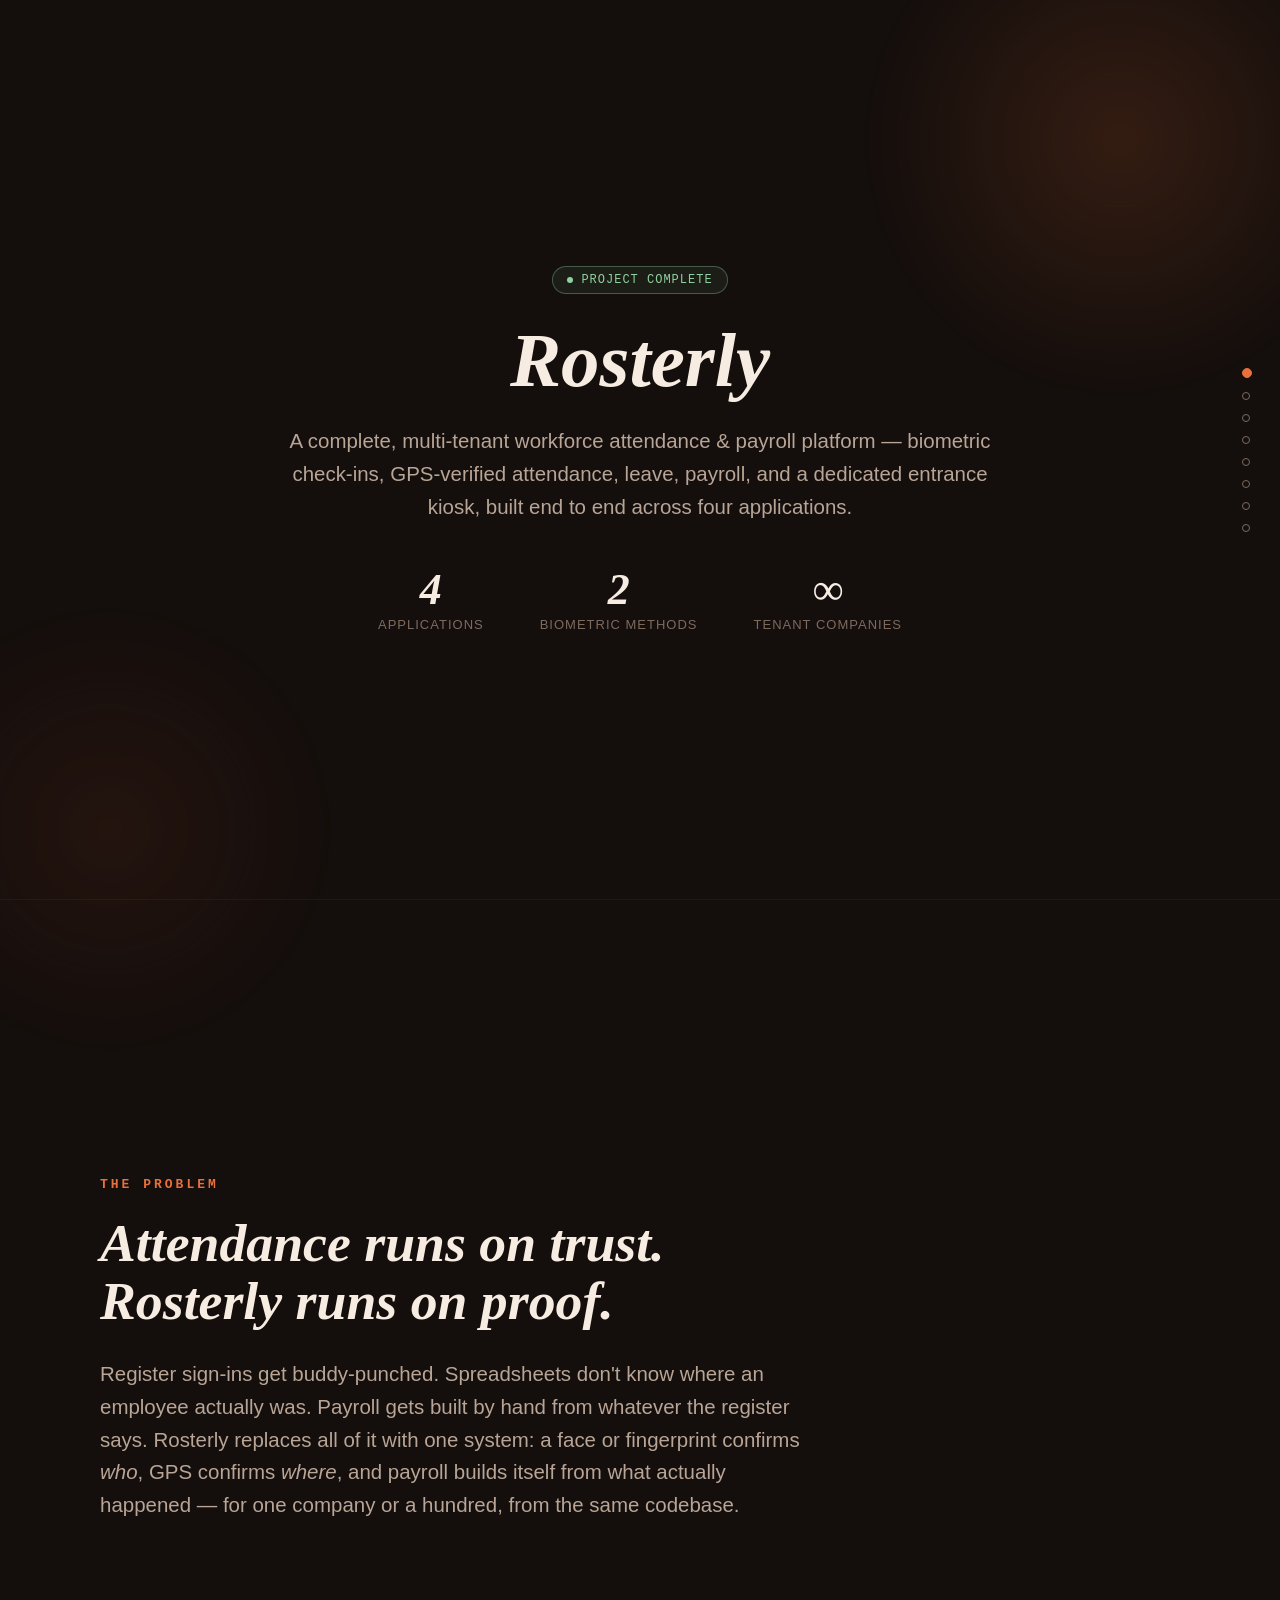
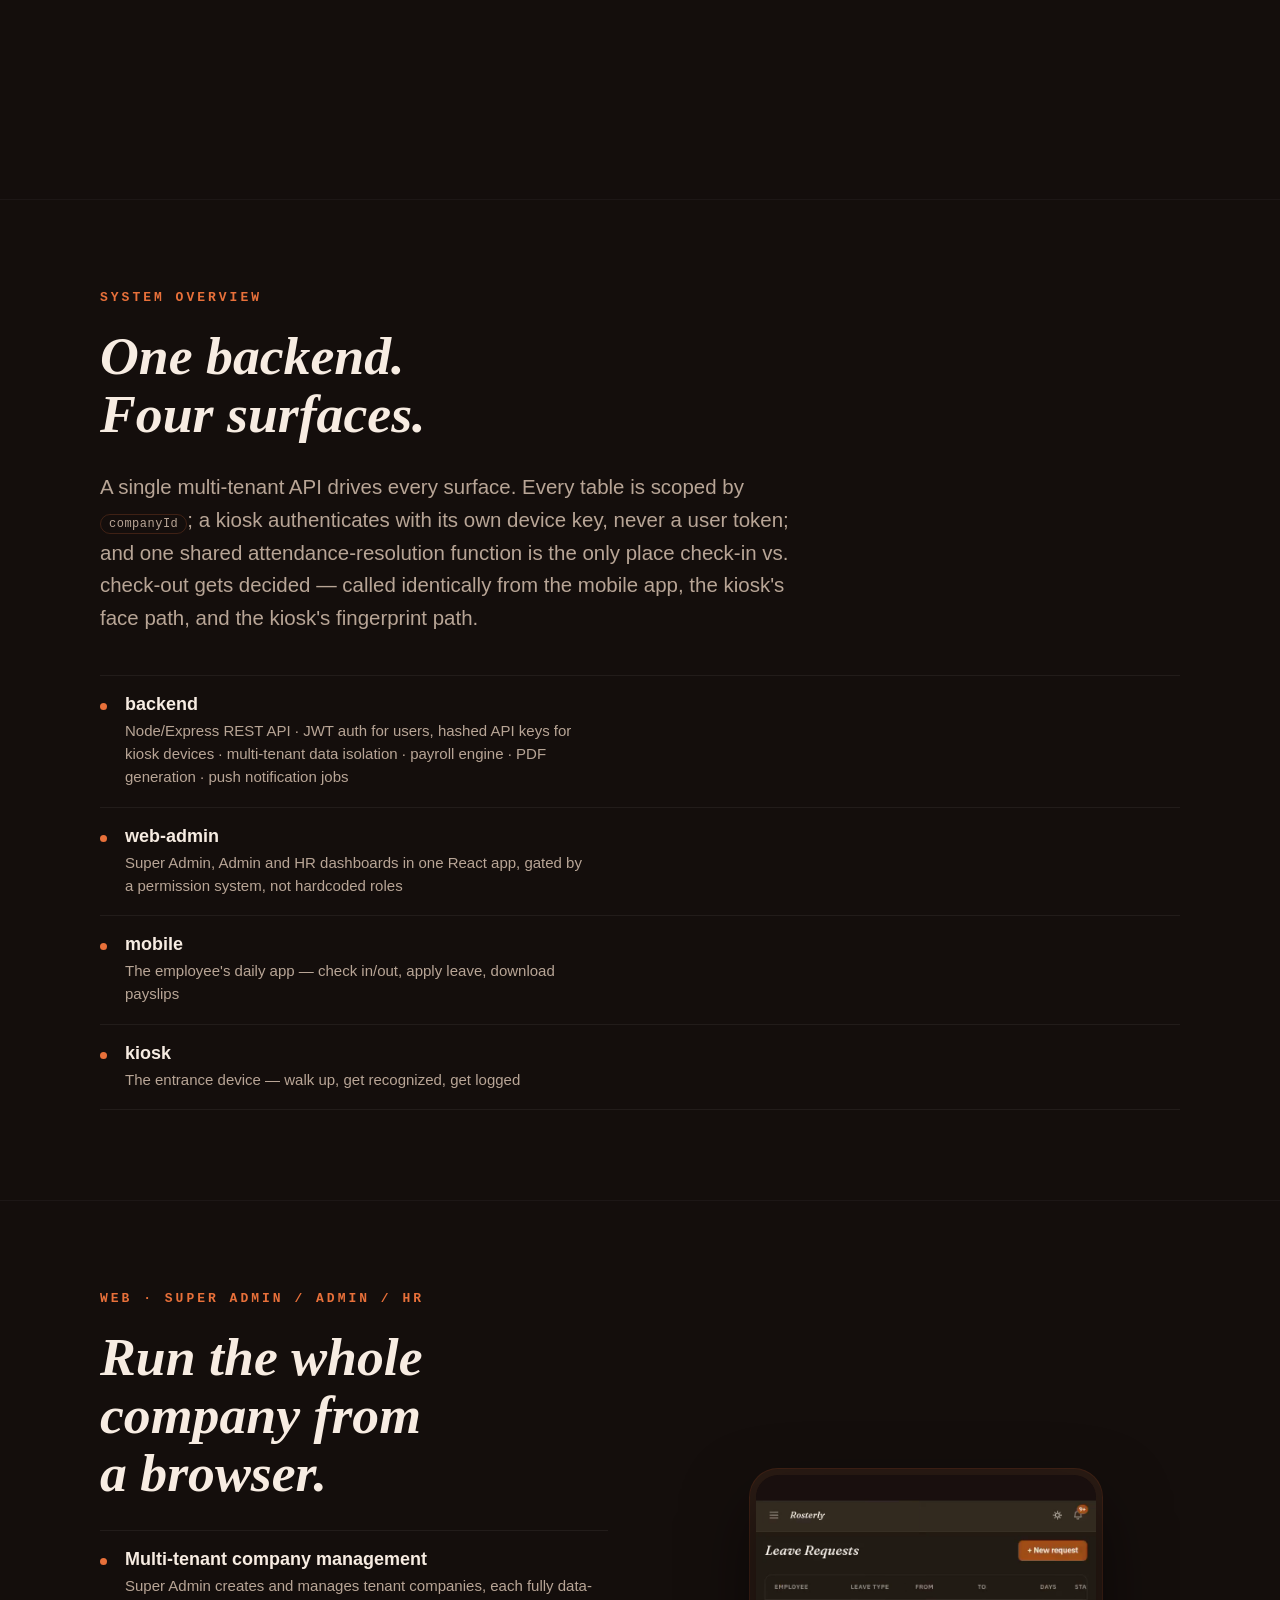
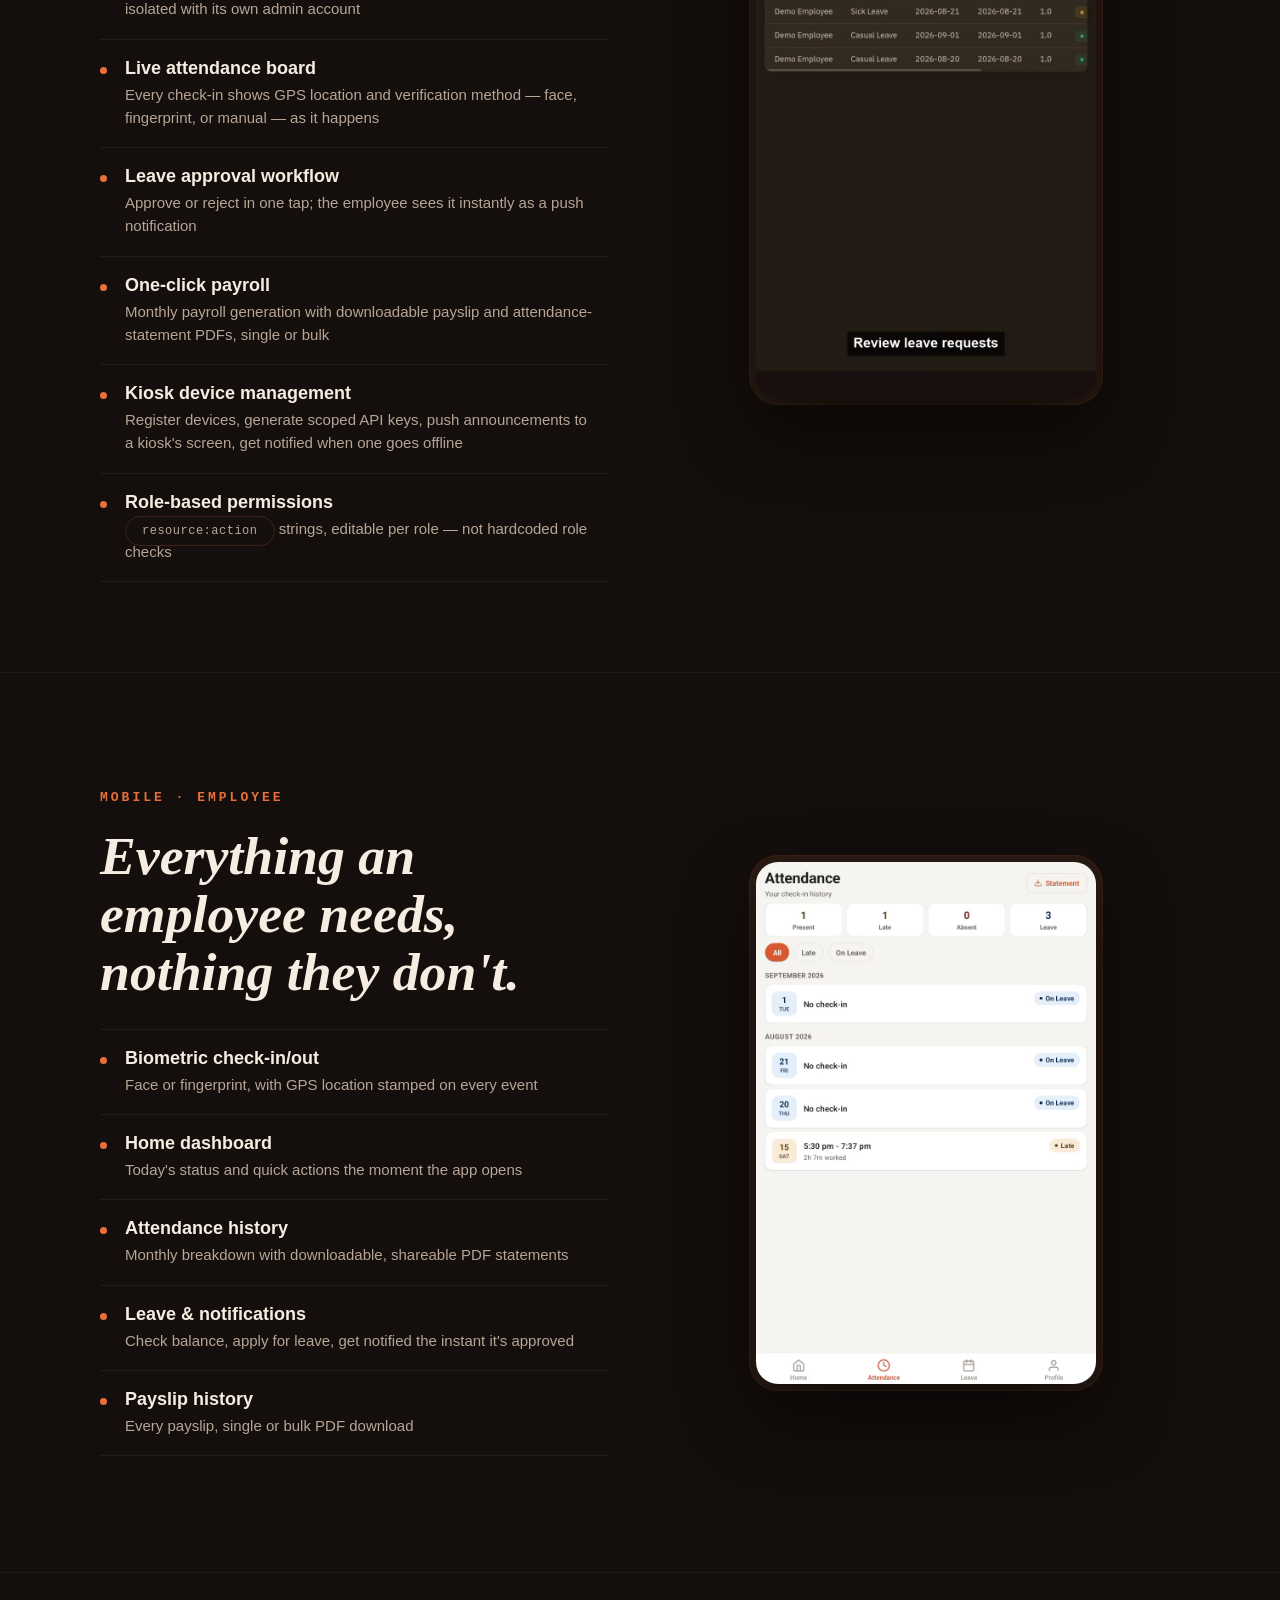
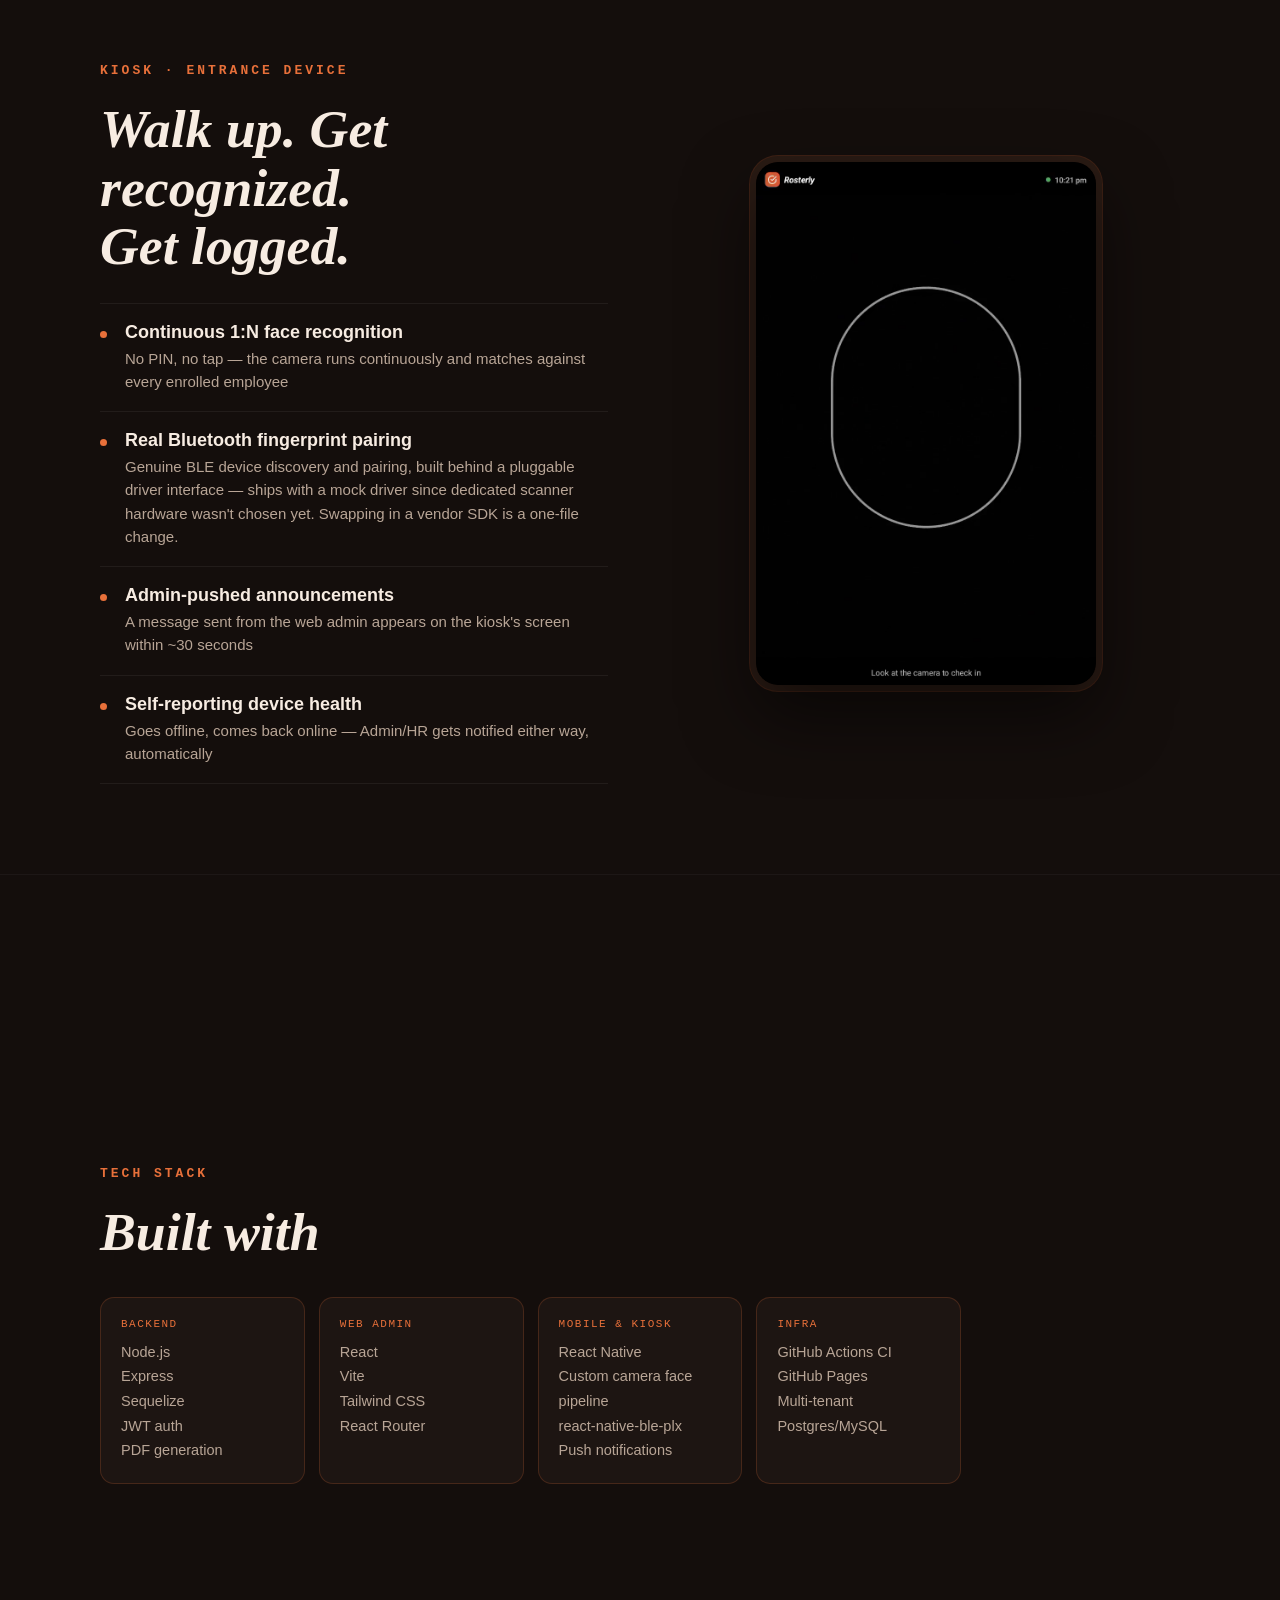
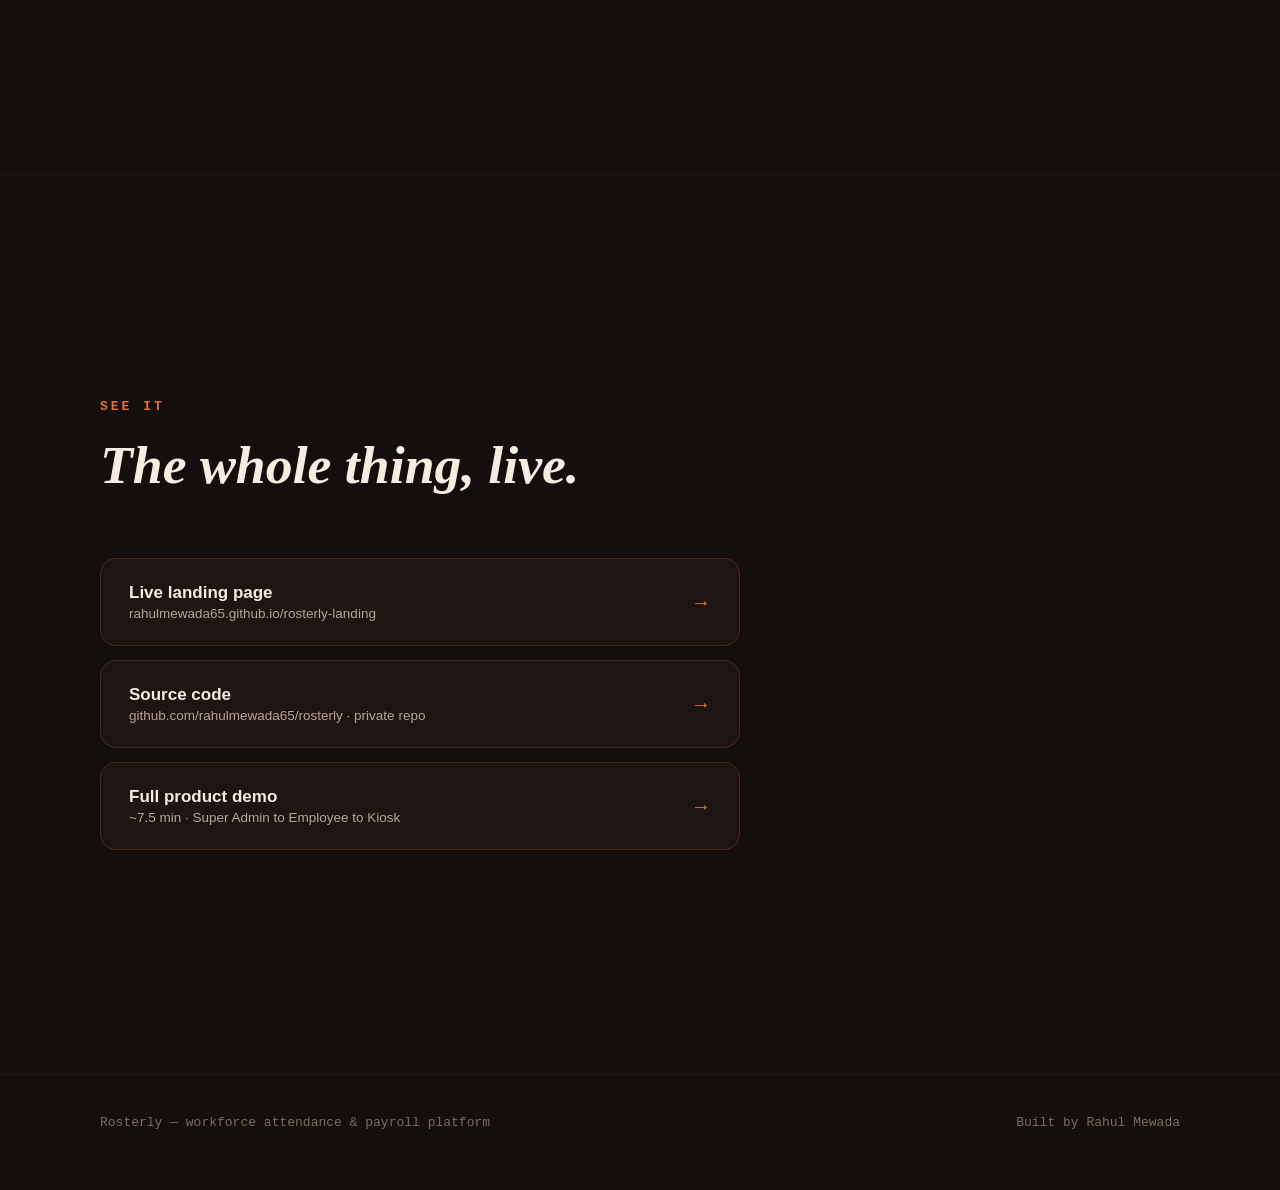
==== poster/index.html @ 2acb8280 "Add project poster page and demo video" ====
<!doctype html>
<title>Rosterly Project Poster</title>
<style>
  * { margin:0; padding:0; box-sizing:border-box; }
  html { scroll-behavior:smooth; }

  :root {
    --bg: #140e0c;
    --bg-panel: #1d1512;
    --bg-panel-2: #251a16;
    --accent: #e8703a;
    --accent-soft: #f0a878;
    --text: #f7ece2;
    --text-dim: #b8a596;
    --text-faint: #7d6b5e;
    --line: rgba(232,112,55,0.2);
  }

  body {
    background: var(--bg);
    color: var(--text);
    font-family: -apple-system, 'Segoe UI', 'Helvetica Neue', Arial, sans-serif;
    overflow-x: hidden;
  }

  .rail {
    position: fixed; right: 28px; top: 50%; transform: translateY(-50%);
    display: flex; flex-direction: column; gap: 14px; z-index: 50;
  }
  .rail button {
    width: 8px; height: 8px; border-radius: 50%; border: 1px solid var(--text-faint);
    background: transparent; cursor: pointer; padding:0; transition: all .3s ease;
  }
  .rail button.active { background: var(--accent); border-color: var(--accent); width:10px; height:10px; }
  @media (max-width: 720px) { .rail { display:none; } }

  section {
    min-height: 100vh; width: 100%;
    display: flex; flex-direction: column; justify-content: center;
    padding: 90px 100px;
    position: relative;
    border-bottom: 1px solid rgba(255,255,255,0.04);
  }
  @media (max-width: 900px) { section { padding: 70px 32px; } }

  .glow { position:absolute; border-radius:50%; filter: blur(10px); pointer-events:none; opacity:0.5; }

  .eyebrow {
    font-family: 'Consolas', 'SF Mono', 'Cascadia Code', monospace;
    text-transform: uppercase; letter-spacing: 3px; font-size: 13px;
    color: var(--accent); margin-bottom: 22px; font-weight:600;
  }
  h1, h2 {
    font-family: Georgia, 'Times New Roman', serif; font-style: italic; font-weight: 700;
    text-wrap: balance; color: var(--text); line-height: 1.08;
  }
  .display { font-size: clamp(44px, 6vw, 84px); }
  .headline { font-size: clamp(34px, 4.2vw, 56px); margin-bottom: 28px; }
  p.lede {
    font-size: clamp(17px, 1.6vw, 21px); color: var(--text-dim); max-width: 62ch; line-height: 1.6;
  }
  .max-w { max-width: 900px; }

  .tag {
    font-family: 'Consolas', 'SF Mono', monospace; font-size: 12px; letter-spacing: 0.5px;
    color: var(--text-dim); border: 1px solid var(--line); border-radius: 999px;
    padding: 7px 16px; white-space: nowrap;
  }
  .tag b { color: var(--accent-soft); font-weight: 600; }

  .feature-row {
    display: flex; gap: 18px; align-items: flex-start; padding: 18px 0;
    border-top: 1px solid rgba(255,255,255,0.06);
  }
  .feature-row:last-child { border-bottom: 1px solid rgba(255,255,255,0.06); }
  .feature-dot { width: 7px; height: 7px; border-radius: 50%; background: var(--accent); margin-top: 9px; flex-shrink:0; }
  .feature-row h3 { font-family: -apple-system, 'Segoe UI', sans-serif; font-weight: 700; font-size: 18px; color: var(--text); margin-bottom: 4px; }
  .feature-row p { font-size: 15px; color: var(--text-dim); line-height: 1.55; max-width: 56ch; }

  .two-col { display: grid; grid-template-columns: 1fr 1fr; gap: 64px; align-items: center; }
  @media (max-width: 900px) { .two-col { grid-template-columns: 1fr; } }

  .frame {
    border-radius: 22px; overflow: hidden; box-shadow: 0 30px 70px rgba(0,0,0,0.55), 0 0 0 6px #2a1b14, 0 0 0 7px var(--line);
    max-width: 340px; margin: 0 auto;
  }
  .frame img { display:block; width:100%; }

  .stack-grid { display: grid; grid-template-columns: repeat(auto-fill, minmax(200px,1fr)); gap: 14px; margin-top: 8px; }
  .stack-card {
    border: 1px solid var(--line); border-radius: 14px; padding: 20px;
    background: var(--bg-panel);
  }
  .stack-card .label { font-family:'Consolas','SF Mono',monospace; font-size:11px; letter-spacing:1.5px; text-transform:uppercase; color: var(--accent); margin-bottom:10px; }
  .stack-card .items { font-size: 14.5px; color: var(--text-dim); line-height: 1.7; }

  .stat-row { display:flex; gap: 56px; margin-top: 40px; flex-wrap:wrap; }
  .stat b { font-family: Georgia, serif; font-style:italic; font-weight:700; font-size: 44px; color: var(--text); display:block; }
  .stat span { font-size: 13px; color: var(--text-faint); text-transform:uppercase; letter-spacing:1px; }

  .link-card {
    display: flex; align-items:center; justify-content: space-between; gap: 20px;
    border: 1px solid var(--line); border-radius: 16px; padding: 24px 28px;
    background: var(--bg-panel); text-decoration:none; color:var(--text);
    transition: border-color .25s ease, transform .25s ease;
  }
  .link-card:hover { border-color: var(--accent); transform: translateX(4px); }
  .link-card .l-title { font-weight:700; font-size:17px; margin-bottom:3px; }
  .link-card .l-sub { font-size: 13.5px; color: var(--text-dim); }
  .link-card .arrow { color: var(--accent); font-size: 20px; flex-shrink:0; }
  .link-stack { display:flex; flex-direction:column; gap:14px; max-width: 640px; margin-top: 36px; }

  .badge {
    display:inline-flex; align-items:center; gap:8px; font-family:'Consolas','SF Mono',monospace;
    font-size:12px; letter-spacing:1px; color:#8fd19e; border:1px solid rgba(143,209,158,0.35);
    background: rgba(143,209,158,0.08); border-radius:999px; padding:6px 14px; margin-bottom: 26px;
  }
  .badge .d { width:6px; height:6px; border-radius:50%; background:#8fd19e; }

  footer.credit {
    padding: 40px 100px 60px; color: var(--text-faint); font-size:13px;
    font-family:'Consolas','SF Mono',monospace; display:flex; justify-content:space-between; flex-wrap:wrap; gap:10px;
  }
  @media (max-width: 900px) { footer.credit { padding: 32px; } }
</style>

<div class="rail" id="rail"></div>

<section id="s1" style="align-items:center; text-align:center;">
  <div class="glow" style="top:-120px; right:-100px; width:520px; height:520px; background: radial-gradient(circle, rgba(232,112,55,0.30) 0%, transparent 70%);"></div>
  <div class="glow" style="bottom:-160px; left:-120px; width:460px; height:460px; background: radial-gradient(circle, rgba(216,90,48,0.16) 0%, transparent 70%);"></div>
  <div class="badge"><span class="d"></span>PROJECT COMPLETE</div>
  <h1 class="display">Rosterly</h1>
  <p class="lede" style="margin: 22px auto 0;">A complete, multi-tenant workforce attendance &amp; payroll platform &mdash; biometric check-ins, GPS-verified attendance, leave, payroll, and a dedicated entrance kiosk, built end to end across four applications.</p>
  <div class="stat-row" style="justify-content:center;">
    <div class="stat"><b>4</b><span>Applications</span></div>
    <div class="stat"><b>2</b><span>Biometric Methods</span></div>
    <div class="stat"><b>&infin;</b><span>Tenant Companies</span></div>
  </div>
</section>

<section id="s2">
  <div class="eyebrow">The Problem</div>
  <h2 class="headline max-w">Attendance runs on trust.<br>Rosterly runs on proof.</h2>
  <p class="lede">Register sign-ins get buddy-punched. Spreadsheets don't know where an employee actually was. Payroll gets built by hand from whatever the register says. Rosterly replaces all of it with one system: a face or fingerprint confirms <i>who</i>, GPS confirms <i>where</i>, and payroll builds itself from what actually happened &mdash; for one company or a hundred, from the same codebase.</p>
</section>

<section id="s3">
  <div class="eyebrow">System Overview</div>
  <h2 class="headline">One backend.<br>Four surfaces.</h2>
  <p class="lede" style="margin-bottom:40px;">A single multi-tenant API drives every surface. Every table is scoped by <span class="tag" style="padding:2px 8px;">companyId</span>; a kiosk authenticates with its own device key, never a user token; and one shared attendance-resolution function is the only place check-in vs. check-out gets decided &mdash; called identically from the mobile app, the kiosk's face path, and the kiosk's fingerprint path.</p>
  <div class="feature-row">
    <div class="feature-dot"></div>
    <div><h3>backend</h3><p>Node/Express REST API &middot; JWT auth for users, hashed API keys for kiosk devices &middot; multi-tenant data isolation &middot; payroll engine &middot; PDF generation &middot; push notification jobs</p></div>
  </div>
  <div class="feature-row">
    <div class="feature-dot"></div>
    <div><h3>web-admin</h3><p>Super Admin, Admin and HR dashboards in one React app, gated by a permission system, not hardcoded roles</p></div>
  </div>
  <div class="feature-row">
    <div class="feature-dot"></div>
    <div><h3>mobile</h3><p>The employee's daily app &mdash; check in/out, apply leave, download payslips</p></div>
  </div>
  <div class="feature-row">
    <div class="feature-dot"></div>
    <div><h3>kiosk</h3><p>The entrance device &mdash; walk up, get recognized, get logged</p></div>
  </div>
</section>
<section id="s4">
  <div class="two-col">
    <div>
      <div class="eyebrow">Web &middot; Super Admin / Admin / HR</div>
      <h2 class="headline">Run the whole company from a browser.</h2>
      <div class="feature-row">
        <div class="feature-dot"></div>
        <div><h3>Multi-tenant company management</h3><p>Super Admin creates and manages tenant companies, each fully data-isolated with its own admin account</p></div>
      </div>
      <div class="feature-row">
        <div class="feature-dot"></div>
        <div><h3>Live attendance board</h3><p>Every check-in shows GPS location and verification method &mdash; face, fingerprint, or manual &mdash; as it happens</p></div>
      </div>
      <div class="feature-row">
        <div class="feature-dot"></div>
        <div><h3>Leave approval workflow</h3><p>Approve or reject in one tap; the employee sees it instantly as a push notification</p></div>
      </div>
      <div class="feature-row">
        <div class="feature-dot"></div>
        <div><h3>One-click payroll</h3><p>Monthly payroll generation with downloadable payslip and attendance-statement PDFs, single or bulk</p></div>
      </div>
      <div class="feature-row">
        <div class="feature-dot"></div>
        <div><h3>Kiosk device management</h3><p>Register devices, generate scoped API keys, push announcements to a kiosk's screen, get notified when one goes offline</p></div>
      </div>
      <div class="feature-row">
        <div class="feature-dot"></div>
        <div><h3>Role-based permissions</h3><p><span class="tag">resource:action</span> strings, editable per role &mdash; not hardcoded role checks</p></div>
      </div>
    </div>
    <div class="frame"><img src="data:image/png;base64,
iVBORw0KGgoAAAANSUhEUgAAAyAAAATOCAIAAAC9+9VDAAAACXBIWXMAAAABAAAAAQBPJcTWAAAQAElEQVR4nOzdB3hc1Zkw4HP79BnNaNSr5SK5927A4ALGmBpKaPHChmXDnxBInl34lw0pJNns5tmfsBBCwGHBJKEY08EYgw24YLDcZGzLliVbvU+//d7/[base64]/wKW3AxwMfPgCAs4XMUZwsl0/3/av1KWoMOO0On3EAAAAAAGnG9hOjnZw5uOtT1OBqLEzTHNzxAHAaTvhu+5aWBlFDnTca5P0z5ERbNWHwbx8AcDpIbim1sJOyIhZyCYWs/L3hSl7Sc336WFTD6vgnbQ0MTJ9oRx/kThjsYAOgoXauHQ8AAAAAwGDBFCEA4LwBX8AAAAOfk0hmqgzDoE3eSpcbNE2TTBVnpahSs1JGygrr1MwWyXXR1v33zQKdqCoLAiwAAAAAXNAMw0gGWDSdnjY9EGABAAAA4NuS4aaOXUJbYROv4tXNNkNCCLlk/DttNfQ0aa1X1kpFOMslIYfVM5A/dj9Wakw/YQfB/gMyCLAAAAAA8C0vKqBpmqIoumfiz+j3mtRRaVlzAwEWAAAAAM57mpWXElT8kwRJBo9/KdIVQRAybCzLshX+LFx9ZeLcFWP9pK3Vgh0dHbGYGImouo62ZPhwgJUaY1kdsGgSrfUJvagTBGMQYAEAAADgW5i1MqwpQr/fz/[base64]/PzpS5YglVr/+utlWfTwmTPvHuv/zW9+09DQ4HK5bDaH2+0Ou7Nra2sNOeH1emW5pycWQsjpdEqSJOuUYRjkkoF/4kGABQAYXIwFGwICAPr9cEj+js74FzCKojhE6YbOsFSG3+ukozSuUFeQga6cOB5R5sbKto83H9nLtt6WMWL0tLkXT57DUe3xeDyWYb/11lvrDceeP/[base64]/BbV0fv7CCw2HOhFCdqYeIXSQdSWoiKF5TV2lrfL5gYMACwAAAACnHt+QnzabTdM0nueTtUpUmjb1G+zx9CpjSCQSq1atmnBkr9vt3hGLL73rLqm7u6GhISi1VL/1lu63V8yfjwyuaft2tjvW2Ymjq7Q4awFW35N+xgo7yEuefO1PvrPjOVhxQlGUpmkMwyQPu9+ZbwAAAGCokQGIpnFDBDK/put6coQ9M2MoKWZncYMF3JOKxj2ucHgjcKZh6H67JEnSe/u/1jTtX375W+T2yG//rbT9gOQwKndvZz3OitlzkRhZ885qJ0VHIpFsFd9bgnVafeEFRuWdKuI1apAJrHMpg3WGQy7S6IL8pGk6tTHGOS4ZVyV/Oc39kgAAAIABSg5AqRcyDGOz2SKRiNPpFEUxta3U2frmT1EUTdMURYmiSNO0w+FYunQpys5u2LhxzWuv4WdBGyzLMgyDJAnRdDQa5Wz25M1pmk7WY52asxBgJWOC5CUkODgzr4EkSQ6Hgzy6qqqk85hpmvF43Ol0UhQVj8c5jmNZVlVx51aO486p/FAikXA6cVitKIrNZlOtSj3yPqBp+hzMtwEAAPjWIF/syRhKwhdy+dKlSysqKlauXHnkyBGyFMZMSZrY7fZQKJRam5UuDMPg8nOGxxmTtrDP52O8QcPh6zTj+NgogWXZI3qXzWa798YbUCCANn6479VXEX+Epihdz2YYRg3H3n7mOVEUA3ZXHEkaZ5oyntcKM37VUOvjesxwkwrUwaZhzloGKxkTpM7g9rpOGudukw/h8XhImEXTtN/vTyQSuq4bhkGiFrIGgabpcDjs9XoNwzjXMlt2O46vSdCtaZrL5dI0LflWhugKAADA0MHd0VVV0zTcIf34sYlhmOzs7CNHjiTHTcrKIZmmGYlEkhOI6aUoiiAIho7XOI+vqCgvL7eNKjRNU9regqMIw8SjPIuPZ/Xzz0ciEUOM2mw2QRBsNpuS4AzDkGU5HreiMYRMtidJYRiGpmmiKEqSoSgKQscyW+dQgDVixIi+FybjgGQGr9/goK6uLh6PkwzNaQZbyVqlRCIhCAJN01dfffXPfvYzhmEURZEkSVVVWZaj0agsy5988snq1atjsZgkSTabLfWhSeR+kpRbal1Xcr1V6qRe30PqdVsSep7oziVJcrlcEydO/M53vjNlypTOzs7f//[base64]/7sZz9LTrqRSr3UjYpSU6Opx0bTtKZpqc+xb4DV6/eTVFD1ujlN0x6Px+fzLV++vKCgICMnJyMjo7i4+MsvvyTXJyVlqXd+VhZxAAAA+FZyu92FhYX333//kSNHnnzyyeTl0WiUZdlQKKSqajgcHj58+KxZsxYvXlxfX//ss8/qup6RkREKhdJ4JGSYY1kWB0lOx8iRI30+X0tLy8aa7c3NzeOcuOje4xLtdrsoijYLjggZnGxLTXCkZiXIqG6apq7rVvpKIvHiqRU6D3mAVVNT43A4WJY9yfaKJ9LU1BSLxdJ7PKqqJrOUqqr6s7IQTW/bti0Siaiq+uGHH2ZkZNx5553Tpk2bMGHChg0bcO7Ruv5JIpXkn8jiPkVR7HYcO+MMpKK43W7yOnk8HlIylYzYkndIHiIzM7Ojo4OU3tM0TcqtUiurDEt7e/szzzxTUVHx05/+NJFIdHd3u1yuaDRK7so0TVEUyQ0hxgIAAJAuNE3zPN/a2lpTU1NeXv7Tn/70mWeeaW5uZhimqqqqq6trz549DocjGAyOHz/+1ltvlWV59+7dZE4m7aM5GRlZllUUZczo8vy8nKiU+Gr3dqO1xWxpbcvz0LSIuJKAKzDKuZ5i1W6GswZfvyjSdhp3yaKtWEBhNTy7ReEQxWRZmqZ35U5rampqaDoUjUbtyIUQZyCaMinD1Kyufey5EmBt2LCB1KC53W5SNn4KdVok/khLmVF3d7fD4SCBzoQJE5CmtbS0bN68WdM0lmUlSWpsbFQUxRnInD59+ubNm0m4Q25LDoAEi/22eOA4/JqR6NgwjEgk4nA4otGoIAhPP/307t27//d//5f0wlYUJXkr8gRN02xpaREEgbSXtdlspL7K4XAkEgkSRAuCQL5AVFdXX3XVVZqmxePxr776KhKJkKJCso7DbrerqspxnCzLgiCoqnquVZIBAAA475ChTRCEl19++bbbbpsyZcqoUaMKCgomTZo0e/ZsTdOWLFmyd+/ezZs3X3TRRZqmrV69evPmzaKI00iJRMLhcKT9eGRZzsnJKS4uZhimunpfW1sbTdMZGRmShBeuNTU1GYZRLuCFhBzHJfMXyZuTXyiKIvXNOouH46ampo6ODlmWcXpM790OaeCGPMAiBWgMw3R2dpL4Y+BomibZvzROcnm9XkEQWltb/X7/tGnTotHo9u3bSQwkiiLLsmSZQ6SttbW1lazaI4etKArHcRkZGaqqhkKhXgdGZgxlWbbZbKIokmWJubm5nZ2dTqfzoYceGj9+/I4dO0RRZBiGlPuRkMjr9SYsLMuSB1JV1efzkbjN4XDEYjGKokj7f5IPi8fj48ePv+SSSzRN0MwiJAAAEABJREFU+/zzz6PRaCAQOHjwoNPp5DguOSmeSCTIc5EkSdf1XgWJAAAAwMCRhAJZZd/V1bVy5cpDhw7l5ORccsklGRkZZCeZkpKSwsLC6dOnf/TRR1999dX27dsdDkdyYmcozrZpmqT8yzCMPQequuNdDrtAMbppsKKosqYS7uhYg7KDwaCPt5ay4R0KaY7CeRMHk8DPCym4lQPu3qWHZTMWi7V0NOCnQzlNkl7BAz2Jyayf1DkTYJGYEVeHMcxgM1h4K2xrgowEkqd/MGRiVdO0vLy8cePGGYYhimJtbS3DMA6Ho6ury+12l5SU8DzPCUJnZ6eiKCS9dPnlly9evLisrMzlcnV2dh45cuSPf/xjTU1NcvJuwYIFixcv5jiuoqKitbV1586dv/vd70pKSt555x1BECRJcrvdyy2vvPLKk08+GYvFJk2aNG/evNmzZxcWFkaj0T179jz00EOapvl8vpkzZ95www25ubnxePyRRx6ZO3fusmXLEEJvvfXW6tWrPR5PaWmp3W63eTxvv/12PB4vLy//yU9+MmnSpI0bNz755JPt7e0k3fW9733vtttua21tve2223iel2X59M8hAACAC1Cyayj5Gh8Oh2tqah588MFEIvHSSy99/PHHPp/P7XZfeeWVM2fOnDBhwjPPPONwOBobG10ulyAIqfM2acSyrNPpJGmnzs5OnueTk054vohlw+GwISvxeLwgOzsnJ+fokzluPaNpmp1dnZIktUQTsVhMRDi5g5ieWUirpJqUNQ/y2NCQSRaOkflXt9t9knr2fsUtZNFfWnoQkHsQrOBp8eLFvN0eYJgtW7aQAj2n05mfnz9v3jyKonZu37527Vq3G3e/uP7662+//XaGYR566KHm5ub77rvv4osvzsvLu/vuuzs7O10u1y9+8Ys5c+asW7fuD3/4w/Dhw3/1q1/d/L3l+/btW7t27a233rpixYrc4uItn376wAMPRKNRVVV5nr/iiivuu+++/Pz8X/3qV83NzQ8//PCll176/e9///nnn/d6vT/[base64]/JOH8MwPp9PEISSkhJkGLW1tXv37iXHU1JS8sADD2RkZOzZs+exxx5zOBytra233HLL/fffr6rqc889d+DAgVgs9sknn0ydOrWoqOj6669fuXLlpEmTLr300nA4XF1dLYri7t27H3/88XvvvZfkSzMyMtxuN9L1Xbt2kW5VLpcrJyfnoYce8nq9v/jFL9auXatpWkdHR2FhYWlpaWZmpiiKP/vZzxYvXnzddddJklReXv7ggw/eddddy5Ytq6urIxOF06ZN0+PxQ4cOORyO7u7ujz766KWXXnriiSdwI5Dx49euXVtSUnL77beTGWgSk528Th8AAADoFxk7CgoKpk2b5vf73W53Q0PDli1bysrKotFoZWWlz+dTFDzRRkKct99++/bbby8uLjYMIysri6wVSyQS7777btrPMJng4nmeNDnCFdJWwwXSfIAMeZIkcRwXi8UYhiFV1KlwIIZvfNzd4htSxzqpntrAOeRThIX5BYMKsMyUvzQ2NnZ2dkYiEZIGTMvxUBTV1dVVVlY2btw4VcG9Ln7+85+3t7eXl5ePHTs2Ho+/9tprq1at0nW9o6MjLy/vn++9j0LMoZoDL77wkmppa+3wuH2My1M+arQsqYaOJFHxuH3XXnP9V19W7tu37+233v1wzUekkm7UyAqX1x/t7n7/vTXxmKgomsdt+84NNwUzs2tqaj5et55l2dGjR2dnZ5NVrF6vt729fc+ePQ8//LCu64lE4oknnojH43v27BEEYf369eFweNGiRVmFhcg0X3/9dVKh9cknn4TDYbKSgKZphmFmzJgRCATWrFnzn//5n6TAy2azpStIBQAAcKG1bvf5fCUW0lD08OHDZBVXW1ubIAjkaoo1qpLBKCMjo6OjY968eSzLiqIYi8WGIsCiaZoMfF1dXaQ3OGNVWZG/qqaBJ/dMnTIMhTW7kZLnz+xGimRqimIwpMIK4Vjq6LJE8nx7/hvPDJLYiqLPxQBr06ZNqQ1FU7s0DSTAIjvbpPeQfD7f8OHDY7EYTdNr166tqqqaMWPGjJkzVUVZvXr1X/7yl0gk4vV6s7OzFy5cmBkMxqLRvXv3kiWmLMt6PB78Eqqyrus+n6+qqurgwYPjx48fXl7+1FNPvfLKK3/+859J9RhCaNasWYlIpK2trb6+nqwQ5Hl+6dKlmqZVVlb+8z//86TJE6y1D9WPPfbYvn37yJZJpaWlRUVFNrv9zTffJPnYVatWbdy4sb6+PiMjY/To0UjT4pFIZWVlPB4n2VHc1z8cJnXumqYtXbp0+/btjz/+OCnSl2WZnHkAAABgUHiej0ajVVVVuq6zLOvz+VpbW5ubm7u6uiiKqqioaGxsJCXOsoxHRrIYKxKJbNu2LRwOk/k7kitJO4fFMIyuri5NwzN6FNXTCylZO4UQisVi7uwsSZLIerKeTvRD0Fn+9AIskkezKvBPjrLivkMHDx67ZAAzg3pPR1Xr4Kxko2EYHIf72Q/6UJOHfPy8mCzLixYtcgcCnc3NH330UVNT065du6677jpPVu748eNjsZjNZpNlWZbUivIxkii73N59+6oRIgEiN23aDElSaJrduXM3w3AMw/3f//vIgw8+OG/ePJ/Pv3z5Xaqqv/HGG11dXS6Xa/bsuQ6ne/v2DzgOV5JFIrGJEyf7fH7TNOfPv+yDDz74f//9h/[base64]/TqtG5YI55uUojj7Xb7gQMHCgsLCwoKOlrbDNMkAVayiZH11I61G8W5L+ro7slkfKTOpQwWzium7Pg4kAALZ+gG/zQGjkQbpaWlSNcVRWlpaSGbOO7YsWP2bEdJSUl+fn5HRwdp9YHbSjmd8Uhk9+7dPVsXKUpWVpbD4Whra9u+fbumaVOmTFm3bt0DDzxw/fXX/+hHP3I6nUuXLn377bd5np8yZYogCLIkkX5aDQ0NFRUVY8eODYVCLpfrjTfe+POf/yxJeIsbl9v53e9+N5FIvP766wihcePG8Tzf0tLS0NDgdDplGe88SU7j3LlzKyoqOlpbP/74Y9K4i2wSHovFSHMvjuOmT5++devW5ubmodj4CQAAwIUjdeBOdslmWTaRSGzatGnq1Knl5eXLly8/cuRIKBQaMWLE9OnTc3JyVq9efeTIEUEQSD9IskndUHRkLC8vx9U1Hu+oUaOokcN7BVgmToxQFE6FMLKB9xYUBGHEiBG1B2vC4XDfyqrU3VZO39AGWKSRVXIGl6QQT3Lo+DyQ6x8fYKVxAyOXy1VcXBwIBBDHHzx4UFEUkvWpqqqaN2+ew+G46qqr/vKXv5D8WXt7uybLpDWoIAjRaHTRokWTJk0SRXHVqlV1dXWPPPLIkiVLfvOb37z55ptvv/12aWnpTTfdNKyszO12x2KxiRMnhkIhQRB27Njh9/t///vf/+lPf9q2bdudd94Zi8WCwSAJ42w226LFC2666abf/va3kiSVlJSUlZVRdsfu3bvJlHbqGZs4cSJFUYFAoKWlZebMmfF4vKqqShRFhJAoirquezyecePG/cd//Adp7pWu8wYAAOCClboHiWEYTqdz2LBhkydPXrdu3axZs8aPHz958mSyDZ3H4/n0009lWb711ls//PDDIZoZTMrKykr+4rT3HvKOZp7wzBvNsYIgaJomy3JBQQHuPynjxfUnCkl6bnsaxzbkGSyPx5Nag3WifZ37zWCRfk7pJUnSwoULHQ5HvLOjrq7O7/e3tbUpivLpp59ee+21ubm5V199dUVFxa5du57984rXXnvtyiuv8vl8EyZMqKmpyc7OXr58uc1me++991544QW3293e3i5J0ve///3m5uaamprS0lKO47Z+8UV3d3ckEikoKAjm5mqS9Kc//clut9fW1tbX15OVfcXFxVdfd93IkSMbGo5wHFdQmPfyyy9v3rzZ7/fPnDkzEAhosSjHcaQsPXVL7EmTJvGCgAT7gw8+KEnS7373u2RPUbILEM/zHR0d4XCYRFfpjccBAABcyGRZ9vl8w4YNu+6667xe74svvvjss89OmDAhIyMjGAx2d3cfOHCgrq7urrvuKiwstNvtTz31FOnhPkRThFu3bvX7/Rle3JAIGVq/QVJclPx+P8PjIdUwjHg8rohSe3u7057mCu8zXeS+aNEimqYFyzf2wMCLDK0MlqLh2a5Vq1aFQiFFURiGOZ3Uoq7rpIrL6/W+9dZbpOsVQmjp0qWZmZn//u//rut6Q0PDCy+8cNddd+m6vm/fvjfeeIOiqJaWlscee2zJkiU/+MEPLr/8cq/X29jY+Oijj27atImm6c7Ozr/+9a80TV9//fW//e1vyWM9//zzb775Zmdnp8fj2bJly+jRo8kChw8++OC5557TNK2rq+s3v/nN3LlzJ0+enJ+fbxjawYMHX37lbwcPHiTLTR0Ox4EDBwKBQHt7u8fjOXz4cDAYTD6XtWvXlpWVBYLBtra2p5566uDBg2SBhiAItbW1c+bOnTZt2q9//es9e/bouk5Wrp7yeQMAAHAh61vhY7PZeJ6/8847nU7nyy+/vGPHDtM0P/vss7KysqysrM8++4yUZ61cufLmm28uKChYvnw5WQsvSdJQbCjSbKGt2imGlH5bE1BkapK1Ug8Ol/vQoUP+YGYkEulpl2qYNpttqMfHIQ+wSKE6y+KWXaQt+0muTLbhw0srddwoLDMzk3RVGGwL+F4cDgfZBicWi11xxRXJy10uF2lhoChKR0fHqlWr3njjDbvdLstyJBKRRMXv93/88cf79u179NFHSScPkiUiu3OT2eWVK1f+8Y9/TH2+7e3t5G20du3al156iQRYZDdvnufb29s3bdq0bds2lmXtdns43I1vRuFerBRFJRKJV1999b333mMYhjRt8/v9qc+FBHCyLHs8Hp7nNU3jeYbYARIAABAASURBVD4rK0vTNK/XK1lzhZs2bSLNbcnUIQAAAHA6kmM3KfZtaGhobGzctGkTaWRNUVR5efnUqVMlSaqsrAyFQjRNP/fcc8uXL5dlmWy/O6QlKz07BVuTgGPGjEEIff3113gqsLBw5MiRLW3tu3fvjkQipAEpnhQik2k9/dnN8zXAevvtt0lclfocTjRFiJ/20QwWiWZIaHWaz19VVTLFRorAkpeThaNkEyWbzcYwTGtra2ZmJsl1aWo3yb11d3fruh6NRvEWOhzH87woiiTEUVW1q6srOX9H0qe4syhChmFomubxeMgrSvZvkiTJ6/WSvyafHT4w65LkhkKdnZ2ahkNMu93ea1tKp9NJasLw7t8WcjlJVtlcrr++8EI8HidrVodo7ycAAAAXZhkW2U73f/7nf8gmeHl5eZFIRFGUoqIismUNQshut2uaFolEHn/8cXIJSWQMdVmwgbMzek5eXmZmps2qrM/[base64]/uVfvF7vk08+qWlaIpHAFV11dS+99FJnZ6fNZvN4POQATu2kAQAAAH3pup5MW5AOQT6fLxaLkRGH5BRkWaZpWtM0UqJD0zTP80N9MqPRqM1m279/P8dxo0ePJpmzjo4OPIdo9SNNZrB65hLP6ynCZMboG7tcJuMAg4QUVjfVfieAT/[base64]/p/QKiZL6voH63iopGYr1/VMyVdb3bvs+aErw1M+d9BsYkUvIe3flypWzZs0aM2ZMRkZGZWXl7bffTjbMSQaR/R4hAAAAkF4ff/zx5s2bI5FIsmOAruupY+VQIzNTZCKopqamuro6Ho9TDE0mc5JX6zsynsc1WOem1DPb78nF8dCJb3WS30+SbzvJq3hqL/CfLWR/TbJR+RmY5AYAAAB6MU2zo6OD7AhH4ir6DEZXPcfQ04HdjIt4jzjBjtcJiqI42PH6/Gg0ei7rm3lKy932bfTV657T8kCpd2IYRrLEzev1yrKcek1IXwEAABhqoihmZGSQ+uCzNfRQKSMj2RiRoiiO49LYq3xQLrgAK7Xg/UQZwtTyL/[base64]/[base64]/OnvAwc+hQAA5xrIYAEAzhqapgeYweq5GjOwaAwAAM42CLAAAAAAANIMAiwAwNlEiqsGCNozAADOFxBgAQAAAACkGQRYAAAAAABpBgEWAAAA0K/[base64]/lxHMo492ceUV9mkKNM0yStI1iT2vdXAK7EgwAIAAABOlzUw4zALD9ymaRhG3602rb8edwGc93SyTmfvc9z/Fa0rWS9Z8nVJvoLkl9OXxgALYnYAAADfHjrTO4NlWNkOXuvJcFAUZbB4MDYNXdf1PClumog1EcOcPK46mjsxYNxMD5JVUq3T2Tfz1C8cBNP41TSt6EWlbAzDiDRjXY5/qj33c+w10tHgAi/[base64]/zxbrJsqzbVGhVJ2Nzv9HVsVSW9ROmCNOFvE4DD09YhF9HzUiYpsmZrGEYPidtZ2VaoBMuU2o1RTGhqjJP0xpls141HCzRJk48GgOe2B10gAUBEAAAgAscTdOswLjd7pycAEVRroRE4xWDJ9okuM8Aav0/jKfpMtgUk4nPvUnhIrpjs7d2u53zegzDaNNiLS0talzlef50yqKgyB0AAADoJXVXwZSMhTWQxw3ZLtiHmbqP1pwqHqVx/yuaFjQ3XmNIif0Wtve3m+E350L6LZY/K/p2qx/s3nxDJ/VIFOabr89oJqJ6nhGPdBPnKiWaolVToWiqwO1UO3SNNjlK7jI9+Eo9WStYRXheSWPLDQAAAGcAWXRmt3P5+fnU0cIf0vhqSGOgsztY9H3wc23oogZ58sn4S6Z0WYYlL6umaR5Pbl5entzamUjgOUSS8TqFV/acy2Cd3Qj9zEvW9YOzdf7hzAMA+iD7DPYdInEmgzaFovyyEXyT19QpDeeueIO1WjaEEEVpfUqvTpwNMgbyKWVdHz+u1X5rYN2zKKtaaJD9KVmjdzaIMY/lhPoe6zdOiZ6mgWfIyPlBSMM1VeQ0DeCeKYTL2xnrfNLWa22qpo1iKSMq2JBuk1vDqIuxnqNJI/Po+TzDndxT30kwYiXPyQBPBSSxAADg/MJxHMMcNxdFEiF9C9tP4uRX68mdpPyElg5p1OvkpzTiRwzDOBwOt9sdCoVO5yHSEGAl31J4bQVN6/pxjSJo2lriaOVpLpzYK/WcpIZQ5Bdyosgl1ipQ/K/UMIxei00unNMFAADnpP4zTCZLcw6bkzJpI0FTDmQaDKVTyEA4C0IhaqB5Hd2aeDrhRz1pnpkSBhhowNNVVEopvdWvfCAMKw+U+oipu++RbBbR08xzwHvz0YPcxe+4RxkA8gytbYrw/775BhQ+dtrA856Gle0jM72cVWtFGzGEUICnuk3EIMVqYYpzXUdPwJCtIjzZAVtvFEHADdZ6mqIixPO8JEmapgmCoGlDm048d6TGwqkXUhTFMFYnfiuckmWZ/Gcy0kreBKIrAAA4NzEM7nfFIY4Mc0MNjwvwdXto9NuxnewgybKnGyClIcAiKRmbzSaKoq7rsiyTAELX9WTRn81m65XZuhCQM5P8T7zXuqrqek+XFDxtb7WkI1V1JPnX6xWFCi0AADjXsCztdNoFUZdVGbE2fBHukHQK1bQ0+TKe8t/HMj09wwfNGKbJkBojM/VWvTM9yWp7clnyD2ZK4ohch1z/+EyVtbvice06rX36rMutFE+yyJ38B/lh3X8/z6t33Kn301eszwrNvpf06RxKkeNMOXLK6k3V02iUPJYVHlHmsYQO6cNObntyTE/EjDMgNspkNERZhWlkD8qe4rcB3E86AyyKomKxmKIoPp8vOzu7oaEh+ddgMBgOh+12ezgcvnDCBfIPw+/3t7e3k5MQi+GUI4moOjs7MzIyYrGYy+Vyu/GyXknC3WOj0ajH4yF/TZ1nBAAAcO5I144jfYtnyK+97jeltOsE37p7SrZT/4Mc4eCO5/h7th6R/Ox7/z2Hi84d1PF9MSh0KmU2qS/HOZHBIhte2mw2juOuvvrqa665ZtSoUcm/iqJot9sTicS6det+/vOfozOu16TbGduKxzTN9vb2cDi8ePHim2++ecGCBck/xePxjIyMuro6EmZ1dnZu3br1wIEDH374IU3TWVlZyUnDb99EYepuSKm/9Hp1yMxpsnrvbB81AAD0nkLq+fg6pRNDuoGzuklRSLJq5cnHIKPjffGsWi5k0rj6R+3ZxthapWgVYOlHmwtYj44vN6z/pE2cJ+JMCa+ms/[base64]/PnsTBGSGcD169cLgqCq6owZM9ra2vx+v6ZpGzdu3Ldv30cffXT6j3Vqh9e36vzMMAzD6XQePHhw/fr1BRafzxeLxQRBWLduXU1NjaIopaWl+fn5d999dzQanTVr1iuvvLJv375QKGS3279lpe7Hf0s7rvY/ibxGZKq038DrbBw4AAAMiV476pDvlr2KlZMfg5IkOZ1O8lfDMFgWBzS0FdwcN+OR8jF5NLhJeZSUL7ckO0VKypDRs+5qUGiato7nuGdhHTD+hWFw3QvDMMlKtZ6DPPpApP6JpmkSh/Xvg1BTAAAQAElEQVQ6fquY+9gX7OPPFbnE+gOZHDx6NavhKz6qnu/nKfm248ago3fa6xklr2OFNL2nYgcrbUXuiqLYbLa2traVK1fSNJ2ZmRkMBimKqqmpeeqpp7Zv356ZmYnOktTyr14La4cOecewLBsOhz///PMxY8bk5eVRFOV2uzds2PD444+3trZ2dHRkWn7wgx8sWLBg4cKFubm5Tz/[base64]/To0cFg0OPxJBKJ7du379+/PxyO9w2wSDavV/fbvo0MTj5J1CsL0ivVQf6TZXESNXnNkwzS1heC/gP5Xm0Xeh1Y35skn5qqqi0tLU6nUxAE0zQlSaqurq6trRUEgWGYrq6uw4cPv/jiixdffLHT6Rw7duzy5cu/+uorMj/4jRNkqScq9UgGHnacKEnW6xymsciALDJNXp48S+SrG/6XZwXBsVjMbrf3etVSX8fUJhe9nlHfthcAAHA+stlsZEWUIAjRiGiz2ZCiHavPsaYOcYwlipw1eHIcHtZVRBaZmb3GLDz9ePQTlXxIks9V8jncU5Zh5Xf6KfTq00iI3NbpdOKQyO6KRqMMjcdQUZY5jsP7z1hsNpvUk6DCn/yGYTgcDsTg1V2yIguCQLMcyTkll3/ppihJEkJc3+G179iUvMQ0TbfbLTq8iUSCxvknkyI5sJ7hNPV+jlXF93v/R88VOif6YOXm5hqGoaqqw+EoLi42TTORSCiK8uWXX8qyzLKob48GMjqSmCb13nrNH6X2L+g7tdR38E491yT+6JXE6jvunmTTqL7H0/fy5MP1uiGJGMgVpk6dimN8VY3H4+vXr29tbc3Pz9d13WazBQKBmpqaI0eOlJWVGYYxYcKEYcOGHTp0iLS6IM/9JNksEskd34xuQNtXnehuU898r5xfvwHfSUK01Fct2blD0zSyyJRcqKp4Q01r3wl7NBrF/9hoWpZlv99fXFz84x//uKqq6qWXXtq7d6/f70/OHqY+zdQDIOFm8sOi32d3ojMJAAADgvt6kyTW8YkNSusnMDnRPeDclVWHROOBmKY5DSFBoTmTi1mVTyyFl0Z1xaOZmZmzF15eUVHBZObt2rlzyyvvxGIxm83Gsuy4pfOnTZt2WBKef/756JEd1tdT63upjDM6Jo2/stJ6z/dw0zRjVpcohxEzEYpRXlLUhUzkM/D1u3krJ6QlKIrirYoug8J9l0TypddaT6dZUYlbpmmGlpCfoik7FaJpM6EHRENoZrJ5xPvtmoxTG3i8c/EuWZY5hwuPU7QmyzLS4prJyI4s/OjRtoSJkIoDKZHx4nBNMXSVkhgcn5m2CA4xdStnpuIj8cTwgNjkwCU0AQV3AbVryDBMBWUjhLJzgrNnzw7llVVXVx/avsY0DFa2VugnJFwPltrJoKcwLGXxYR8UdXRN4alKTwaLtL+Kx+PhcHj48OFjx47Fu/lkBpvqar/66iuEUEZGBolPe82kJmvkJUkSBIH0xsUvgHV5LBZzOBwk/pVlOTlNi+vfrHCNFPnjRKKiWMlJHGokB1fyC8dxuq5rmmaz2XoNruQ9SkZ3Mtjrus5xuLWJpmk8z2uaxrJsJBLxevELn0y94H3UrXRu8un3mxIjA7/[base64]/+tFFF11UVVVFUZTf709+zVJVlePwNx7y9YjEagzDsCyLvxJZjULILujf1mlWAMD5K1ldRD6+FEVxOBwki09T+JLUaiQycrndbqasDLn84xGK7ql9//33aZouLCwsLS3lsrPdXXoikfBwOEyhTPx5zrOszWYzKNUaT3umC3Cii8Yfm4yGv/zzPE+ST6FQKDWRcbQhfcrv1phLjjl5HTw8cYyu693d3Xa7XTVVj8ejCta8Ch5GDDLoy7LM87xiDWcmeXQOF/JHozik87FsNBrleRv5ADdNUxTx0CYqEsuyDGvVVJn4K7dwNEYkGRNyz263W6CNRCKhG7jmJJFI+MeP9xeMqK2tZRgmHo9TCr584IHSSWaxTkF6itzJ8BaLxQKBwKhRo/DMDs93NjdVV1eHQiEyNZYsc0udM6JpWlEUiqJIxODxePC5OFoT5/P5NE3TdT0ajZI4iQylNpvN5cLZSIfDkUgkBEEgL0wyL0IGctM0XS4XCUTITUi+JHnA2dnZyfQPCcLIS55MGkmS5PF4cDLTOu8ch+e5rXcA7viVvO2JXgzy7ILBYEVFBXlHJmKx5uZmEkEmTwiphSehTyIWy8rKCofDpGkWiZ/w9HMi4fF4eJ4n54fcbTQaxd8MrDdr6owbCYbI5cFgMBLBXwLIKSotLW1ra+vo6CDpNJKqdblcJMmsKIokSaLYsxU8eZ/Z7XaPx0OecjJaSj5lSZLsdjs5KhIrk/5nLMuKokheU0XBqznICUy+LiREpmk6HA673W5d1/[base64]/p5+12XYo0t7UV4A9zjcrNol0uKZFIxNVM5MBHFfAKgqC3izjaU/E4yNJ4SqHFiwdxt4RDtG4v/hJra6A4nmsPZuKJS71UkqQse2anKGptlTzPs+5huq432kyn0xkRRZZlixTebre3aZ3d3d0Boy3g9ytCSSgU0hL1drdPjpt2u1v35uAzG9prGnSCySjIL4jpLs00Q1KzTMkMbbcmIrtwzsWb53A4IsoETRAkKRYOh72JFh2hvNLRqHgMyi6mXFmB4LCEVE/FOnlBMA3pJC1he71s1jV7FgRQvbuFWVegzngGq729XZIkl8s1b968zs5Oj8djmua+ffvsdnxSSLzZ82SsdyEJn+12eywW8/v9o0aNmjJlSmlp6ciRIzVNE0VRUZSnn376888/t9vtLa0hf4aDZERJwkOSpEAgMGnSpEWLFvE8n5OTU1ZWtnfvXjzXK0lffvnlr3/9a6dl+vTpN998s9frLS4uTsYi5GAef/zxF198sbi4+JFHHsnOzm5ra/vlL39ZV1fHMIzX6w2Hw5Ik+f3+cePGLV26dPr06YqikC5fO3bsePXVVw8dOkQyTCc6LWSWkKKoJUuWICuFI4piZWUlyRIlvwfYbDa/319eXk6mFDs6OhobG3Vdt9vtsizjmXWOmzRp0vz586dOnRoIBARBMAyjpaXl73//+yeffELOLbk3EuiQVyQnJ6eoqGjZsmWlpaV2uz0QCCiK0tLSUltbu2/fvhUrVni9Xo7jCgoKSGeNnJyc1tbWF198cd26dQ6Hg0ScY8aMufzyy/Pz8wOBwL59+x555BEySUdiKZyetdtHjBixcOHC0tLS7Oxsh8MRDocbGxv/9re/7dmzx263k3fF4cOHy8vLBUG45ZZbCgsLs7KyBPwPQ+rq6qqsrNy4cePBgwc7OjoWLly4ZMkSt9s9fvx48lLmFxTcfvvtd955ZyKReO21195///1IJELCrNGjRy9btiwQCAwfPlySpFgsVldXt2HDhp07d7a0tMTj8X5flNT5aAAAODWnWWxwdEoEf2UtKytbcMMNenfXc889F21sdblcqVc77iNLURDDCDk5CxYsWLt2rSzLOJHvdsc747IsBwQhKysrf8aMzMzMyeNLaZqu2fTZzp07m6uqEUJXXXVV5qhRe/ds//vf/65GwoFAYMHNN2dkZHz99ddvvvmmIAgOh+O6O+7wer2V7722ZcuWZBMKiqIe/u1v483NLbur8/LyYplUZWVl7Sub3W734sWLi4qKAoVl4XB45+fba2pqWrpYMtwUFBRcPmuix+PRdT0UChXKnJCRIaHw7373O0mSrrvjDpQ14bMNG7589wWEUF5ewW0//[base64]/v378/[base64]/H4JZdcQl5+nuerqqoaGhpIS1Lyb3jZsmV3kPd9ZeWhQ4fcbveNN96YlZXl8/kikQj5l5AMHUhoNWXKlOuuu66wsNDtdh86dGjnzp1z5swpKCjIzc0tKCiYNWvWyy+/bBjG+PHjly9fPmHCBPJwubm5nZ2de/bsaW1tJQdPAiycnWaYYDCYkZFBknxJDzzwwMUXX+z1enfs2LF69eqpU6defPHFU6ZM8Xg8Dz30EElPhsPhYDC4YMGCW2+9NTMzs7YWTxyrqjpr1qxx48ZdccUVn3766f3335+Tk4PzzKpaUlLi9Xrtdntra+vBAwdisZhhGKIoRqPRjo4O/GWoqOgnP/nJ9OnTEUJbt2598cUXhw0bdskll+Tn548dO/bNN9985plnen8wAQBA2himqRt4Lzs8gWWNK7TVEXGhtAAAEABJREFU98D62c8Ohsf6FPT8t4HnAXW/X2KYmM+JMr2Sh92PxNKAO2qatIFL100Dp/l7ug0gA+kqorm9u6sqRo0YedHkT/Z+mYhEJF1HpsnSKBGLqJwwfe6l4y+7VlcURpdQTBy+6PrhFdO/WLf+s88+61a5zIopFbSdWvWhyyX4fNm5w0cjr3dyMP/[base64]//oRz8qKChYvXr1E088UV1dPWzYsCeeeGLixIn5+fl33HHHz3/+c1EUSTFWd3d3Xl7elVde+b3vfS8zMzMSidx7773btm2TJOkHP/jBPffcw7JsNBJZs2ZNKBRiWfaiiy4SRXH58uUFBQWzZ89WVXXRokWGYWRkZIRCoa+//rqrqysWi5G5PK/XW1JSEo/Hc3JyGhsbp02bdu+991522WUNDQ1/+ctf1q5dm5eX197e/stf/nL0+PGJROKdd95pb28/0fygaZotLe3Z2ZkTJkzIyspyOp2JRKKhoYHk85J5pkQikZ+ff8stt3Acl0jg9m6vv/56V1dXVlaWKIpZWVkLFy78h3/4h2Aw+Nlnn/3Xf/2XKIqyLJeXl48dO5bn+WnTpu3atYuEs6SAjOf5H//4xxUVFcFgcNeuXa+++mplZSWpVZo7d24gEGBZ9oMPPnC73R0dHUuXLu3u7t6yZcuMGTNINpGiqAMHDjidTtJ6nrTmJ6/sASvWSSQSsizn5eW53e6bb775hhtu4Dju17/+9fr167u6ur744otJkybhbxhz5y5YsOCdd3Axps/nW7Zs2Y033lhWhmsP//Vf/7WpqUkUxYqKinvvvTcYDM6ZM+fSSy99//33169f//777//xj3/0+Xx2b9Drlf77v/978+bNLS0tfr+fbAmQl5d3zz33zJ07N5ifv3LFikcffZTMSF511VUPP/xwUVHRFVdc8fzzz4fDYRI1AgDAOZLHOrY8HHF2u70pHs/KynI4HKYosgJbWlrK72lwuVxKAs/hGErPKr+eBzKMzra2zZs3j8rNtufkXHLJJRs3bsR3atWrZGRklGUHxk+ejGy2zRs27Pvk3VAo9J07biqeM2fGnDlbt249ePDgiNZWlJNTUFCgV389YcIEZBgoEkE2W05OTrxx/7Bhw5AgIFWtq6sTRdF9tOYVr1vkOKRpLperoaGB2rW/qalp4pSJo2bMQLXNq15+uWb/l6Wlpd/5/s+ypk8fF2o/cuTI2LFjnU5n865dra2thw8f9nq9Yy6bgxKJmFWvgutDZBlZszekgsjj8eCHFsVYDEd1EyZMyCgr09raXnnyP1VVdfnYq6++umD0lLFjxx7euLWovBxviLJz5xcfvtfS0jJ/ytTMzMz6+vqtW7eO3Ja74Ic/RA7HR6+80rp1TUtLS4bVk/RsfdlOW5sGXKAdCMycORM/E2sb4+rq6kgkcpLlbFlZWbNmzbr99ttzc3MPHz78t7/9bd++fZmZmeFwuL6+PhgMkhV2WVlZdXV1gUAgFotlZ2fffPPNd9xxR3Z29u7du//whz9s3749Eon4/f6ioiISJx0+fPiTTz7p7OwMBoNFRUWtra2xWIzMQzmdzpdffnnGjBl33333unXrotFoIpH46quvduzYMXbs2EgkIkl4pra9vT03N/e+++4bM2YMwzDvvPPOli1bbDZbNBo9cOCALMuqiqv5Jk2a1NraSpI0/a5Zy87GnSlGjhwpCALZq3HXrl21tbWpXdq9Xu+yZctmzpzZ1taWSCTWr1//1ltvFRQUNDQ0lJeXV1RU3HjjjSNHj66vrX3ssce6u7s5jovH41VVVcOGDeN5vqioKD8/f+fOnaR8bdiwYTfddNOiRYt0Xf/oo4/efPPNXdZbvKSkhDTRUFW1o6PjlVde6e7uZll28+bNe/funTZtGlnk6HQ6Q6GQz+cjZV6KouDiQWuykpxYl8vFMEwkEuns7LznnnuuueaarJycT9atW7Nmja7rJGjDnwvWP8vc3FynE3cusdlsl1xyybBhw0RrMp7MJmdlZX399derVq0qLi4uKyvzeDx2u72rqysSiTidTo7jIh1Nuq7v2LGjtrYW/xtzuUhcXlBQMHny5GB+gSlLhw4dIhV7hmHs2rXro48+mjNnDpm+/MaGZ1D/DgA4rYEP96HUTZzFIiVZuL85/kn3/njRk4sNKYpmaEWWKYqev/Dy7yy6Aoca/mzEcQKP7rv7/+Dt7mKxl//zPxQ1EabI4i2WZmhWN5BueDyB6uqDO6oqJ8+fX1xWuGkrrtDCzRCQ4nU7ioqykMdjRKN79+493NWq6/[base64]/Z2dXUxSNI0LdAlI5VHhhyLhzo6W3gBL26kaFMjBco91XIYTfpgHevD2qOnvookJU3cMl6jzoFGox0dHX6//6KLLvL5fKpVxL158+bUgqdeLZoYhgkEAnfeeeeYMWN4l2flypU7d+50Op11dfVlZTgayMzMTCQSFRUVixcvfuutt1paWjiO+7d/+7fZs2cHg8H29vbHHnvsyy+/JFVZiqKUl5fTNO0OBNavX//ll1+SynSO48aNG/fDH/7wF7/4ha7rkUikrKzs2muvlWV57dq1pBBq3759b7zxxowZMwzD6Orq4jguGo1+5zvfmT59Oi7Ta2x8/fXXk4ddVFREiory8vKWLFny/vvvW00o+j+NpC57/vz5Xq+XYfBqi0gkkpub29bWpihKfn6+w+FYtmzZfffdRwK7Dz/88Pnnnycr6TIzM2ma/qd/+qdx48YhTVuxYsWRI0d4npckqbCwcNSoUWTqraKiYu7cuXV1dT6fr6ur6/777x8zZgypHH/22Wf3799PFgE0Nzf7fD7cIEQU6+vrDx8+TMrA33zzTdM0r7nmGlLwRFHUX//6V1LJThZRjhgxQlEUp9PZ0tLy7rvvxuNxlmXdbve8efMuvfRSQRDqDx9esWKFJElkr8ny8nKPx8MJgs/pnzdv3v79+7ds2UJ6LuBSepqOx+OLFi164YUXSL+rL7744umnnx4/fjwJlEVRzMvLKy8vd7lckUhkz5491dXVJLoiCx4VRSkuLs7IyDAksa2tbf78+aToyuVy1dbWrlixIhaLNTQ06DpeU0Nq4QEAYOgMPDuSXAHHYnjVPKJp5HIhSUIeDxLDyOlEVE8pS7KjjSDg6UISgoRCIYrCJVCTp0zJyM6eM2dOzDSRw0lReMzFn3guF+3K+sd//EckX42n5zxupOsoHA0EAnv37u1oasoMeEaMGBHZUI1KSihBqKqqunjZstGjR+/m+UAggBimrq4ukUiQxemUlSvBDZ9ZFllzf3h+g8azPZ7sbMQwc+bPn3PRRYbM0LiAWEbW8m08IDIM0nVRFLu6umRZliw4DZZy1rSuLl3X6+vrcXYgkINvYsG7mPA80jSv1/vwY4+hrCykijjYkdTcwkKn09l48GD+yPz8UaNuG16OTFMOhSsrK7/6YkNbWxs+A7qOVNU6w2QjoJ7GAmdF2gIsl8vldDqLi4vJSj2Swero6EhWPiUbmpH/tNvtl156aVlZWTwer6ure++99/DCBJtt5sxpl1566ejRo0kt85YtW6qrq3UdN6u91iKKYnd398cff0zSNmRXmaKiorIyvHRCDIfr6upIV8/GxsY33nhj1qxZsixHo1G3211Y+P/Zew/gOM7z/n/79YID7tA7QQIgAXaJJSwWLVONtEWbtBVLscp4YivKf1Innkkmk8SZjMeZONEvthw7duxYMh2ZkizJks0idrABrADRiN7L4fre7u1t+8+7D7g6gUUgCYmE9H6GgwEPe3u77+6977NP+T7Ff/M3f+P3+zs7O0dGRkiShMMeHh6ORqOqqo6Pj4uiuHTp0gcffBDKD995553R0VGUbV1YWFlZ+eijj1IUZbFY9uzZMzY2ZrFYIJR2XWw2W1lZ2eLFi6FaleO40tLSTZs2xePx3NzcxYsXBwKBxYsXQ6L3vn37Dh06pGlaIpHw+Xy6rj/zzDNLlizRdb27u/vcuXMWiwVSlL7+9a/7fL5wOCwIQlNTU09PD+S0ffWrX928eXMqlYpGo7t3756cnAS9A0VRysvLa2pq4BjAhQYSGJFIxOfzPfTQQzabbWpqKpFIdHR0KAYcx7lcrrq6OqgHPH78eFtbWzQaheyor3zlK7m5uTRNd3d3Dw0N6bru8/mqqqpQOj9BXLpwQRCEEydOTExMgDTaxMQEabGODw5kZWV94xvfYFm2qalpcHCQJMkzZ84cPHgQHE52u33VqlVQEshx3KVLl5DwidtNEEQwGKRpWjbc1+Bdc7vdGx544PnJyZdeeqmzs9Ptdvf19f3gBz9IpVJwPCBChjOxMBjMHIP0rhQK+URUYlbNQUBPe/o/HMeJsvrmO7+lz5xENUz3bVi4caMkRn/4wx/[base64]/yFy4KlDF6YhqpWuja3v37Vtmp/Pz8QFUV4XJZcrLXlhRJgnT69Gky5SBSDkJ264qHpouMgv0xlCZOIUX7ay0tyvBp3chFRenoX2azSe1uGVgkSVZUVOTm5soyyiaDrHBTVSJT6hMMFI/H87WvfS03L49g2QsXLpAkuW3btsrKyu3bt0uSNDw8fOHChddeey0YDHFJz84AABAASURBVILoUWlp6fbt2yEexLLsj370I1VVJyYmbDYbTdNbt251u90kTfPx+MmTJ+12O+iA//jHP37llVfAdCsrK3v++ecXL16cSCR+/etft7e3l5SUJJNJURRBh0lRlLa2NovFct9999XX10MW18GDB6uqqmpqalavXr1ly5ZQKHTy5MkDBw4cPXpU0zTICrpRsCmVStXV1UFtoKIovb29giCAQ8vj8RQUFHg8nt7e3p/85Ce//vWvwQgDha1EIuF0OtevXw+xubGxsYmJiY0bNy5ZsuSxxx6rqqrq6Og4ceLE3r174WkjmUwWFRU9+eSTNpvNZrd3dXX9/ve/HxsbczqdcIQrVqxA0lN2ezwaPX78OCjvR6NRn88HjigQYtm3bx94FkdHR2022+bNm/1+v2zQ3NxstVpzc3N5ni8vL1+0aBGUupw/fz4UCq1fv37btm0rVqzIyspqaWl58803GxoaBEEIh8NQkHjmzJlly5ZB96TKysq//Mu//NnPfvbaa6+JogiWE8dxXq9X07Qvf/nLViMQqev6iRMnQBwFxhM0I4aHh3t6eopLSpAehyA8+uijPp/vv/7rv9rb26Ho0nyLWTQ6Vzc5BoPB3CEkSSLlGsLK87ykI+2brEDxwq1bLTmuvr6+gICkE1lD3NBut4NNMF21bUQAwuFwjsvV0tKydOlStrx8sTWXuCqsg/bOsjTHNTQ0RPsvISVCwlFYWNjT0wOqVO3t7es+9zlbTs6qVasIlm1tbY1Go+lgkKuvX7lyJZmbq1/oaG9vNxXVWZZlSFR6RUiSbiyUMJ3Ksiz09tpLSsbHx19//fXJCeSe8Hq9KLmlfwB1bUkkCGOxFkURUqyQX8qoTJ/WQdB1wmLJysrKycmRZdnv9xNWK5FMTqtLCgLh1qxW63//v//leT6mSk6nszK/CNWKqWw0Gj137lwoFIJo0le/+tVAbe3SpUuPHTumURpKLDMSnad9b3eVuTSwli1b5nQ6QSiyr68Pir8yGz2ayuA8z2/[base64]//93+3Wq0ej+eZZ5556qmnwMsVi8WgbQ7sBCpvoRCPNPw6eXl53/3ud51OJ0VRb7/9dnNzc0tLSzwet9vtoIMFoUaPB/UHUBTljTfeABkLlKjoclmt1i9+8YvoPpakvr6+9vZ2cCZDXHLZsmVw5KIoHjt2jKIoiBVSFLVr1y4o21RVFQRj4QgfeOABu92eSqW8Xm9tbe3u3bvByHv33XdPnz598eJFSN4SBAECkSRJvvXWW263+/nnn7fb7bQR7HvyySfr6+shdJtMJr1ebzQadbuR+5qPRkVRvHLlSn9/f+bwwowzNjb2ve99z+VyVVZW2u12q9u9bNmyb33rW7/85S/feOMNU2oLHOzYfYXBYO4prq4UqtXKMiwhaRqpJAkLQSTDAbclYEEP5CrKqwKhAGP20zQ1LRNiyiPotqhApaPJpDbadLmUtDNFKONboZO8HBoJ2YjRHiK7ctW6uosKymGt9BSsXbv2cnPWyZMnJVWKjvYS4VGiqKhyaRlhl/tbzmYxal9z06Iif+2qRQSVDI8MpCJBRkdahgolExSR0uU0oxCKQKaTqhqX5ajdgqZWfqjHXugvLcypLsh20+hY161bV1RU9PYbvxkY6Ep0XnJVV6+orRBDI+Pj3tLSUn9ZHkGk/DbdrvEqSREJnkiMFLmJuurqSCRy/7J6VCNJxlwWMUUw0uUOSyDfbpPXLa+7cuVKglKrqqoe3vCZl156yZqUv/jY5yo3rTxx4kRj42lWUx2MSNCCKgT9btrPEISeJOKa3cGoTEBWUqo6rpEqdU1W3PwwsEAJE8q4tmzZAnVnBMM0NDQwDJNKITFWMzLocDi+8Y1vHD58uLOzMysrCyTUfT5fT0/PgQMHOjs7z507B84kXddHR0dZls3KyoKau507d6bTaZvNVlRU9J3vfAesEGiu8vnPf768vByW4XPnziWTSQilIQemsRlJkg899NBjjz1mt9sVRbl8+fKVK1dQm0mWpSiqtLTwvvvu03X95z//eSQSURSluLgYxAisVms4jLRJTp06FY/HWZaVJKOrpSxDQZzL5YJStetePFVV161bx3Ec6G2eP38+aVjoo6OjEJR0u91+v3/z5s0XL14cGRkB0QowmFasWIH2bOy2r6/v0KFDra2tkUgkGo3yPJ+Tk8NxHPiQIC1906ZNLpcLTK7u7u54PA5tZ1Kp1IYNGyoqKiKRSF5e3vDwcEdHd0VFSU5OzuTkpN/vf/jhh0FgrKOjo7W1FRLJLRbLpk2b6urqUNRVFA8ePNjf3w9ZcSRJ1tfXg3VLEEQymXznnXeOHDmSTqd5nh8fD+fmZrlcLl1HEnOKooyPB202JKr+8ssvDw8P79y5c9myZSDltWLFij//8z//53/+54KCAkVRotHosmXLGIZxer1Op/OnP/1pKBSKxWIsy2Z2LSQIYmRk5J/+6Z927dr10EMP+VjW4/EsWLDgueeei0ajhw4dypSxvcPbG4PBYD4KYE2EkiBUpjc6KstIElLqn0QzGDmt4wMdTRwOB5rtUWIxWkpcaaS/ferUKZ/P58qtJIzqLlEUe3p6Gk+dqtmQU1tbe19tOUqckhjC4ymOhKF/RjwenxwdDSxZ4nWRkdHRqakpj8dz6dKlRZ/9rM/nI5LJ3t5eFL4UkHMEKrEUTUGLqc1GGILYHo9Hik3SNN3R0REoKyNKyh958klCJlEGFcMQqVR+fv7ExERfX199bi6xcOH6nByUFBWJoKx2CQGT81RPT05goaOs7HOFX0FVca1daDNjKERRbGhoWF9Tbc3J2fDMMxsUhUgnkV+K4hYtWjR2sa1q0SJiSf2G/PwN2x4lPKjbDzExAevjmCITAwPE/Ss+t2vXZ+v/4L333us/3YIkkO5SJtZtGliZvepAY33hwoUlRtSGoKjx4eEzZ85AHk/mu5577rlHH310YGAA7JvpNswWR1tb2yuvvKKqaiqVArek1Wp1u907d+4cHh5+5513QqFQQUEBNMzhOO7KlSsg4Al1cw8++GAgEAiFQoqijIyMJJPJeDwOlgqszbW1tdu2bZMk5GaMRqPNzc1OpxNUuERRfOqpp1auRObw0aNHE4mEx+PJzs52ezyTExN2u/3FF18EaVPwbdI0nUql1q1bt3379pdeeml4ePhG40OSZHl5eXV1NSQzjY+PNzQ0gLREdnY2EkaLRuGMVq5ciRqh0zTIxIN2g9/vR9ls6bSqqleuXHnrrbdQrwCLxe12Q0a50+l84YUX2trafvOb3yiKkp+fDxZtR0dHc3MzFBVCteP27dv9fr8kSbFY7NSpU5WVpbFYzGq1BgKBqqoqkIeIG6FVU75r+fLlzz//vMvlUhQlFosdOXIkkUhAuxvo/AP9R0VR3Ldv37Fjx0D6leO4wkIUBMzJyfnGN75x4MCBw4cPl5QUsizrdDojkcjJkyeDweCTTz4JtX7geDt58uTx48eh0mTr1q0ej4cwJOMHBwcZhoGUSWiglJWVBcY3SKyFQqGJiYkvfelLOTk5JEmWlpa+8MILhw4dur1bGoPBYGZNZhfC21m5aeNNtNE6dWp04Oj/[base64]/KNjvJyqyT4KF1IyxfOntvg9Vvz8ggnyuXqbG+pX1hB8GGWn1RpsmdogP/1K0uWLKlcu47geUIR+WCwq62j+9xpQhJ/[base64]///va2lpwVwiC0NraSlFUUVFRMBiEIjIw/oqKitxuNyrmpOloNAop1RaLxefz7dy50+FwvPHGG5OTkwzDoO5FJJkwAnCiKNbV1TU3N0M/RDhBp9P5zW9+MxAIgJVpt9tvJBqOtJr8ftQWiuNisRjol4KDrb29fWJioryiQhCEyupqKKMLBAIgygVxLkVRWIdDicV8Ph9YGDabDfQ2CwsLH3jggUceeSRsFGKsWbMmOzubpmlBECAJCZxhPM8/8cQT27dvl2UZGtr09vaC3oQgCJqmbdmyhWEYf0FBd3t7U1PT5ORkMpksKyv7wz/8Q2gfybLs6OhoQ0MDtKwCtS1wPbIsOzU15fV6dV2PxWJutxs0HQKBwB/90R89+OCDhw4dUhRl586dtbW1e/bsCYVQOuTQ0BAEc9evXx8Oh1Op1JIlS44fPy7LssPhWL58OU3ToiDEYrF3330X8thWrVrFMAx6zFq0aOPGjTzP//73vxcEIRQKvfLKK62trf/4j/+Yk5NjtdsXLVp03Q7QGAwGcw9is9kg72VgYCCpoVk6sw+g+aweDof379+f1dQUiyVQVMeQtnY6nRcuXDjTikQTOE0RBMFKqlNTU33HjjU1NaUScbRmobympJhGjc5glTx+/Hh/fz9j4cLhMOx8fHz8lVdeKfCiUvepqSmY280gAOorqCi/+/d/V1U1NBmMRCJWZrp98KVLl9qv9KJeukaWMzyrMzpyFgmCcPz48cP73wP/i9fr3bp1K+Fy6UmUYEPT9ODg4O7du1H6uYaiTD67a2hoaJxCKT3ZhiOjz8C9d58kSaQF2bIODq1cDoaampp6++23UdtZWjVVomQFOSD0tH7lypX2//s/VLYfQnkvTmNvKki2fuzX95YNLM04SJJC3iOOQYEeQ5NCWrt2rd1uB5/HwMAAGhTjtBOJhKqqbrd748aNfr+/r6/v4sWLuq4PDw+n+RDop+/YsWNkZKShoaGvrw86BO/cufOFF14AVfHs7Gyo80SNKo08O7/fPzk5abVat2/fvnjx4vPnz1dVVcFtEYvFli9fnpeXd/ToUbNbc2lpKaRaZ2eY5J+zAAAQAElEQVRn9/X1kSQZCoUoiiosLPy7v/u7oqKil156ac+ePaAFoOv6yMgIMrcdDtQ6YMeOycnJYDCoqmo4HPb5fH/2Z39WV1f3s5/9DCxF8GxlAq44h8Nx//33x+NxsGxaWlpQ76Q4qhCRZTkYDJ47d27BggUsy4bGx6urq4uKiqD3H4hFdXV1PfXUU1IiIcvyAw880N/f/6tf/Qqick6n86GHHvriF7+YTqfPnDkDn2U2PHY6UevyYDCYm5tbW1v7yCOPBINBkJ4fGhpCrQzGx8FWcxvZSyRJBkdHoe2jw+Goq6vbtWsXtCy02+1ZAdTwHHTY29vbL168CF29UR6VMZ5bt27t7e1taWmBJoY5OTnbt29/5JFHLly4sG/fPoIgQCc2KyvrX/7lX2RZDgQCPT09L7/8ck1NDbSC1nVdlmWPx+NwOEpKSmRZTqVS4+PjeXl5oVCovr7+T//0T/ft29fb27tx48YnnngCjNRQKMSybDAY3Lt3744dO5YuXVpUURkOh03TCltXGAzmo0KnDOn2DD8WaSwEGUpLH9j82nYmht/LkhBZjdA11UkwXprRJZ1VdYLQU/R0Xg0so0h5Z3xQSYTEZJpSVUY3wkeijHrmGY/[base64]/4o0xcInT4ItE+PP7w4qxLQj9uDBX2XzcbJfr9/+fLl6XSaomktnR4aGoL+wTRNQ6Xe5z//+W3btmmadvTo0VAolJOTc+7cuebm5rq6Okj1f+qpp5YuXdrR0cGyrNfr3bx5czqd/v73v9/W1jY+Pu71eqHdChhwzz777JkzZzZu3Pjggw/u37+/oqIip6AgzfOiKP7Jn/xJRUXFb3/724MHDyqKAp6qiYkJl8sFEWjozNPb2yuK4l/91V+Vlpbu2bPnf/7nf3w+HzT1U1W1ubn5/vvvh/4wDzzwwOLFizs6OlpaWvLz8+vq6oqLizs7O99++23Qi8pUT4UHApvNBr2Zly1bBvvUNK2vr89isQiCkJ2dDV3NDx8+/Nhjj/n9/mQyuWXLFpDfLC4u/s///M+BgYFTp041NzfX1tbCCD/xxBN1dXU9PT1jY2MrV6586KGHBEH49re/ffz4cSiZjMfjkM/udrsdDkdZWdnSpUufeOKJ5ubmdevWJZNJXdfb2toikQhN03a7HbxQbrcb/ptOp5944gmapteuXdva2rp79+5vfetbJElOjY0FAoFvf/vbHMcNDQ3RNB2LxQ4fPrx06VK/38/zfFVV1T/8wz+AWoSu6+vXr1+9enUwGNyzZ4+qqna7vaGhYdmyZTU1NU8++eQPf/jDoaGhQCBgtVpjsVhFRUVDQ8OZM2cgWpqVlRWPx8vLyyF2/J3vfGd4eHjhwoXJZPL8+fOJRAJC0nkFBc8+++yxY8fQ04nTaTccVz6fL80nTp06hRVEMRjMPBB8v7rWIzPixtvDmgILE8oM1qAFyNV9oOUB/[base64]/96lfvu+++hUuWSInE8NCQw+FYuXJlPB6H8yksLKyurl64cKHT6Tx37tyBAwcgbzoej7/yyivPPPOMz+ezWq0lJSW5ubmgugS+otdee625uVmSJK/Xq6pqU1OTz+erWLhQFsWnn376y1/+cjgc3mPw9a9/vbutDbXoYdmFCxe2trb+8pe/RPWlRrUa9Hi5cuWK1WotLS3Vdf3xXbu2bNkChtS3v/3to0ePQp8BiHDRNP2d73znb//2b0FLwmq1LlmypLa2dtOmTWAtgRwouK8gD8m8bCi2mEhUVVXt2rWrrq7O7/fTLBuPRlmWXbp0aTKZfOuttyB9XpbllpaWU6dOrV69urCwkOO45557bmpq6rXXXqMoyu/3x2Kx3bt3P/vsswUFBWCTlZeXiyLy9PI8f/bs2YaGhjfeeANEIpqamsApRRo9i/76r/+6uLjY4/EcO3bM6XSCzgVJkkeOHIlGo5AaD/f3+Ph4YWFhIpFgGObxxx+PxWL79+//xS9+UVaG+pyj9tiGo4tl2e9///unTp0KhUI+n+/NN9+sqqp69NFHISfM7/dXVlZCTHZ4eHjv3r2NjY3vvvsuCvaJ4quvvlpZWenxeL75zW/W1tYeOHDA6/Vu2LChsLDw+PHjr7766uHDqBknSZLDw8NwnBRFeQO5K1euLCsr6+rq+tGPfjQ0NMSyqBFVcXHxmjVrAoHA9773vdbWVp7nCwoKSktLR0dHT58+/dJLL831FwSDwWCuBaTbDT8TeK30D/Sy+/Ahm36XkWtlvMsQe5q2JuirdsL7m+tp4yOoDKsG/WR0YxFHclUo14ZUFV1HAURdR+/VCEP1ANSeMtYpOEBKRpKBmQ+lrOHlQlYHsvqQKIOu07qmowQd9Lb3lUKRgwgdhCGdCgcD+zA2VAlkvTHIitFVSU0l0qHRvmyfgxAVNRq0ahqpK2DiTIdEoWB+etfoeBgFZaTAkavgqUJC+ag/IMiHzhxOI7+KZIyjUow9q8YejDGkpg2p98ueTKvqI00muaMcLIZhduzY8fTTT9tstlQ8DtUQ6XR65cqVK1asgIOG1PJQKNTV1fXKK690dnaCecGy7PHjx8fGxj73uc+tWrUKiv4SiURjY+PAwEBTU9PQ0BDkvEMM7sc//vGVK1ceffTRqqqq3t7esbGxN998c3R0NJFIHDt2rKCgwOv1trS0vPPOO7/5zW+mpqby8vLAjJVl+fLlyy+99NLWrVtBoNI1NTU8PHzixInf//734+PjYHFDG75pK1jT/u3f/q2hoeHLX/5yWVkZlBaqqnrE4Pjx42C9Xb0zph8R4O1VVVWPPfbYtm3bwMEDA5VOp9evX19aWtrT0zM4OMjzPGhmgisomUymUql4PP7f//3f7e3t8HghCMJvf/vbnp6e7du3r1y5kmEYCHKfNzh+/DhYeCRJ2u12QRC++93vLlu2bO3atdnZ2Xl5eY2NjSdOnAiFQv/6r/+qGD2kIpHIlStXkBjJ1VtKluW9e/c6nc6ioqLLly+3tLS0traeOHECqbNIUmNjI+iHnT179tixY2+88QZouCuKIoriyy+/jCRV1q1bvHgxOJZ0XT91FRA+gWytY8eOCYKwYcOG8vLyysrKr3/96x6PZ3h4+PXXX//5z38+MTGh63ogEEDXxeX62c9+9vjjjxcUFEBLxK6urhdffHFkZAT1QMjO5jjuP/7jP3bs2LFkyZLCwkIU1CeISCSyZ8+exsbG9957L5FIfGiHHAwGg/n4uxDOITcyCDIP6bqHZ65ZpubOjI2RCCj6E5gm8HpmI7j3pcLNF43Q2/R/ZzjeCOMnpIK8/fbbuWfOyCgqiEwz+HnzMzL3PPsxgcrHGarmd/FK3Y6BlXlV9u/f/6tf/QrV9E3bldMXz/xFkiS3260oSiQScTgcIEMKpWqiKHZ2dkIvFFQ7RhCxWMwo5ESeQ4ZhoMwefiaTyaNHj+7duxeyAs0SVujJc+rUKbfbDbJYLMv6/X4of2VZFsTWGxoampqaQIOguLgYRCndbrdsaOpDsM8UtEyn04qioArP/v7u7m5VVTOtKMipmnFDmGfd3d39i1/84ic/+YlZ5wh/AitnbGwMqesa8hDpdPrEiROHDh0yzx1uDvg4iJedP38e0vahsYyqqlCHGI1GNQ3pv5EkCTUEoI/1d3/3d36/3+l0JhKJaDRKUVRxcTFyvVLUxMTE5CQqrzW/XZFIZP/+/dBGEHLMoT6RoqhwOPzjH/84avjeoPwQugqad21XV1coFHrzzTfB1oTXwV9odjMF3VSapk+cODE2NjY8PGxapZBoBRcIXoRiiNdff33fvn3QKTwajZYYQnZQugi7HRwc/N///V/zWsAv4FmEIse72BUBg8F8SjCfKpG3Bn7/oPFxDTeTjPng27T3f17jp6GMIB34eOAXQ+BJB38STIiwJfJEEYSuIqVN3XD7ILeV/v7SbJpH8F/owccY+0eBtqvrm6bJJPoJb9RI40OM80FbKkZHP8pcDA2PFkmQ4I0jKbQxLIKUrsUjQT6Rog1vHJq9jXDn1dUT/HloLZg+KsOTpxu7Ntxp1xtJGI3rDjdFkRqc2vS5zDDh4L/vewg/yLQzDmXaEXfHgwV3GHQ7Ni7wTAPL/G84HIbKOMh8h5XYEGsVzMSaSCQCVhco7kOyNmR6TV9+I18eZJ/AHwMbg10CqqHgZwKrCzwZioI0PBwORywWI0kSiiPa29thSYYkLbDk4DDg8CC2qGlaV1cXyuW/[base64]/Fub1j066uJjN8VzO4w2jdTU7N9MZ98A3X349ppdwht29gmUaJzWZjWZaGJLgPHpnptYMIYOYJg8o2eC/AagHZd1C6AseM6f4xF1F4RRAE0LhKp9NgskCxHvR3zLSBZFmGpRek0uGzOI7jeR7JqRlC57Awm2ac6UOiDMDIyzRoMk/tWsDVBFWs1713oXUxmEEgfAXyB6Y/BhxpkLoOH53ZtDjTsDDJHCXwIVEU5Xa777vvPui3mEwmu7q6TPcVYLfbwT4DYxR+dzqd0A8B0tFAXx7kVU2VLJDVMI8Zzhr2DF2WM9s7gBVlyuWlUikwc0FYC1xc0FIUbgbQCcu8eWA/VqtVlmWXy2VGck2bD+xLuPS3eztjMBjMbCF1maG0tE5RNDM7GazpBKsZr1KGB+h6+5/5CniJpj1YmVt+YJXJNC+Mh0/[base64]/[base64]/ptXn4dPvna8mt+/ByswjM5x+N0vFn2E9zGC6v+P1TulaCybzAGDVh/+awUR4C6r2NDBXdFjp4a9QSWdm0M+mjsDc5totb/Te2Wx5c5PUPPLMVtk3eJ6YTlpUVRVcQbW1tRUVFS6XS5Kks2fPdnd33yjpzzR/Mw0dGCsz/njtrWZaSNc992uvo6lcl/kW2AzsNjM/8UNvmMyRwWAwmI8ZSpMstCaRNEuzKFMHqZ6jVYwljXAHUpsyp9kbLNLGuwSj6u0DTPtIZr5LhVeYm056H1gQIFtr1ku8cTzyDfZ/nTXO2B7yzyB/[base64]/TMRgM5mMgFovlGzVVmcGNT9vImxlas0GfuRxkvO2aV+7uYIJHQxTFO3yKv9NWOfc4t2Q/zXJvN+dOboubuOs+FDOQ5/f7N2zYsHHjxvXr1+fk5ECjoZqamm3btt2STNQMd9eNzn2GAXQje2g25tqMIOPsDxWDwWA+TjhdUIWQQqKEVNZozWxH2ks6Bw6QTN2pGy4aH9CmmgWzWervxBy41fcaGtrG4Ws3XhnJ6z1v3/gTM3KwrtY2Ii2s2QzSbLKjPrAN7PR9ZS+AopBRFEkpNpuN15kUTahGoQD4KW91lO6agZVpTFw3mea622NuNDKCIIAoq9vt/ou/+Au73c4wzNTUFNTceTwe6E79oT4/PM4YDAbzocTjcd097ek3Xe/TCp6fPlfWjdDn58LtcDgURQlOBe9QV/ET7sH69EDTtMViSafT4+PjDz/8sPk6dCq4Nkl8nt73GAwGc3dBVc+0YyIhRyykamFcjAVVxBua6bQCHqz0+86bD3hNrnEfzGdL7P36res0+7ljwP0H0gofwSiRBEoy1lUVSXddk+OVYFzheHg8pqTp6QZBOjWzyupjNbDwgn3XgUcoSZIyhSpAMh6S/c2McvMt+KphMBjMrQJCPOFwguM4l/N9GR3MPEX7YCF8PB6fmpoSxfdVHm8P7MH6hDCjk6V5r9wL7QIwGAzmkwFJItEZgc4iCGKQlxTBSnIWJOBMo3YgtG7Uo33Qg2X8otyGitI9jlkJdau1dbMBlK6MokaS/giGTSNQp0QFaWzpaUOX/qquEFo6e4LRaEJPE5YMWVTwYMHCSn1UBtYNuyDdVKbh5u/N5NOZ3Tx76+cm5ZAzBK7MBP9rHVfYd4XBYDC3Dcy3siwHg0Efi9RtrCySs7na/jlD93E6Pcts0vwJwRRBvKUqQnLWKx1sR9NGu7yPJJ8FSVVPp32TyCy+2ueNTCaT8biAFMgZzvjr7X8GDhHeo8ymneeMLW+kMj/[base64]/VdMYCQg3jb7kOL09sTco1JI4ZyXpXQ6LZOo88rY2JggCHLacGtRKDh45x5HbGB98vl0Rl0xGAxm7kFZVgRJGH2LaSKtyaOUpispQiHIdKqtdWCWT8tgZCjQMXA+hg6ndaFmu7iQ070U3/[base64]/Do3DuAb0mlIKD24UE8ctoPlPH7bD4F3nv7h3mT4zFqvwiGopGPChlVyGlFEKRKzaI38SzBBtY9ClZVwGAwmHs/+0KFXzIbCRvgB915AbpMGdbUzTPnPnIDaz7a2vMR/OXEYDCYexnKyMuhVZTHAwVmuqHnrs+i2Gw6j8dwZCnzMEuW1JDxQOooPZwyfp8VOvqRnnX/[base64]/OVj+JzMRgMBoPBYD4tHiyKomZYVGBvXdfMmmGKYTAfKdjWx2AwmE8PJEma036mG+i6G9yLBhZFUeYRkySpKApN0/CnDz1uvOBhPk6wQY/BYDCfDPQMA0PTtBtZJvCL+ZZr7a0bLQ23ap8wH0Vw0DwxiqJUVYXDyjzbGUHDzLPFYD42zHsSm/UYDAbzSYK8xkIyJ3wzi2mG4+om77095tjAAlMJftI0zTCM1WqFM8k8YpqmzSStGT46GILZLHjY94C5E+Aey7zrMBgMBjMfoTIsihn2xgxTgaIoRVHS6bSmabFYLJ1OUxRlsVhUVZ3D4OBHYmDB8Wma5nA4OI7TdT2dTme64DRNg/+aL5rerGt/YjAfNfhOw2AwmE/SA7OeYV1kbmNaFzRNsyxLkqTP51NVVRRFMLPMvKZ7LgdLVVWaphVF0XXd6/USBKEoiiRJqqqCyXXdEwbwIoe5W+DgIAaDwXzaEEURrBQItYFbS1VVMLPmysaaSwOLZVmLxaJpGsuyoihKkmQ6qG6e5J5pYOEFD/Pxc++ECHE+4ny5UhgM5l6br7RbnB94nucMMlObZFm+5zxYJElarVaLxZJKpRKJBJxnZsL77PczV4eEwXwo8EW616YJzI3AVwqDwczV/ADbQ3yQoiiXyxWPx+FPc+LEmjMDy+12kyQpCIJqMMPJhv1SGAwGg8Fg7h0yc74VRUkkEk6nM5lMgvrBnTM3BhZJkna7PR6PS5IEue1gVEFE80Pfjs0vDAaDwWAwHyeZniD4RZZlm82WTCZhA03T7iSqNgcGFqRYybIM2hKZph/[base64]/haLd0X+H7Z26hb3F6ULFEPwbzqYHSb22C0MgbThC6rjMMY0o23B0DC3e2wWAwGAwG80lCn4suanPWKgeD+SjAHiAMBoPBfMzMSWgOG1gYDAaDwWAw74MNLMyngVvNybtFjy55iyUaOnVvHT8Gg8Fg7kmwBwuDwWAwGAxmjrlTHSyTOTkaQ9QL/aJn7I80XqF09FeVuH5YVNM0EOK6uSyYuf/M9Pw5l++6w7oDzG0PtXlNb34JoMXT9AYf9Ehd9/650U0FH3er98+M5u2z/KxPQ47dbM4df7nuIte94dG0rKp4xpvvmaxQ/z6LBfSTMDuRHzZ1g0VBkuRdriKcEzIv24deYPjF3CbTtPrQgTMNrA/dWFEUjuNgJb75Ac/mvG6+pmJug8z7HkZ12tAHAz1jkK97lW/jKmTux/xEUCqBI7nVlca8GeBcrntv3EV74gNm6EeDcb30G40JTdPmgJsHc6OBgr/CZvhbNocX6EO/ShRFgez1x3//YO6cW51hzG/ZPPqikdfct3DKNzqRG63788/AgkXRnENZlqVUkuM4UUoJguBwOAiC4MCdxU6irbRc2F7VVEVRSJKkGIZEG1AsazH6YJMEWmN1c9HKHDsducGmP9f8yTCMruuSJFmtVoIgJEkCuxXWTtnYD8dx0A5IURRN0ywWC00zqqpCmyDThwcLvK7rNpstnU5rmmZahPApqqrOuHh4Aro5io76bnIcx/M8rLjT0JSMpnVS1dDlNq8CTPcaoduslqmpKY/HI4oiTdMsy0qSpOs6RVFoP8Ylttls8Xg8KyuL53ld1x0OhyRJFIV2ommaYmDePFar1dD25SRJUlXF4/Fc3SGjKIrNZpFl2bS03rcMyOn56P0/kaQkSel0yufzJeNxmqaR2opxe2q6ZuMsoihCawTDnIBvhnbju+WjWsDm6s7UNC3zccgsfmZINNACn3S5XIqigOmEhoiiBEFgGIai0X9TkgRPO8a3crp/hcViAXNW0zT4yTAMjJiiKDRNm/p88OyO1elu46rZbDZJksyrxnEc/[base64]/e9mjCSdI0uhUYhhEEgTSuqKaj5Q22kWXZ6XSSHCOKyKKCz4WbQ9M02RAWg51QFAWLHABrJHTGNg9Yz4CiKJZlwROILDljXoClGmaWrKwsRVFkWRYEwW63g5EEk4gkSRaLxe12wxRvngtsEIvFcnNzY7GYOUoWiwWZa7Jsej6waTUbZFm22+3QetN8UDav1/SX5IN6bCRJphU5Ho/[base64]/OrB+s3zeMDvMvB1oAkylUrBQknq6GtibsBxnMViSaWQF8O8fGCUXF2epl0J8FUypp3p50OSJF0uF6xl4JKAze7u1KQoCszVTqdTFEWKohwOB0VR0WgUJh9B4MEohLUYpiBkJdCMJEkcxyWTSZhmLRZkosEC/[base64]/+9a/Hx8dZlv3CF76QnZ1tvi6KYmdn5+nTp0OhEPhCPvZhnpc8//zzDMP88pe/FEXRfGbSdX3Lli01NTU2m01V1WQyCUvvwYMHBwYGKIoCc3bbtm05OTkul2v37t1DQ0OapuXl5dXX1xcVFTU1NfX19EajUYZhFi1atGbNmqmpqVOnTpEkuW3bttzc3IKCgvHxcYfDMTIy0tbWdvbsWbD2zAN48skn3W636UoB++DSpUuNjY2f/exnCwoK2tvbDx48CJ6VdevWlZSUnDx58sqVKyRJ7tq1y+t1y7KcnZ1tsVjOnDkzNjbW0NAAtsIf//Efcxw3OTlZVFTE87zNZkskEj/84Q/n4z0DzmCfz7dr1y4YCvh6dnR0nD3TGI/HJTH18MMP5+XlJZNJeOAZGxvr6+trb283HNLIlq2qqgoEAgUFBTRNDw0NRSKRgYGBcDicSCTcbveKFSuqqqpSqdTp06d7enqysrIIgli5cmVRUZHNZvuvH//obo/BPAMe/ERRLC0t3bp1a1lZWU9PT1lZmaZpVqu1r6/vypUrv/vd73Rdr6qqKi4uLikpsdvtPM+HQqHe3t7+/n646PBggBupffzEYrHly5evve9+QRA8HpcsyxPjo9Fo9Pz587FYLC3LuTn+qakpkiJ3fflLDoeD5/mTJ0/29PXa7fb8vMKvfe1rYlr66U9/Ojk56XA4AoHAF77wBUXRdu/[base64]/n3LlzDMPE4/[base64]/OTmJ3FfpNMOxTqezuLhYFEWWZaurq0dGRuDBSxCEQCAALmL4mZ+f7/P5GhsbU6mUzWbLzs6WJOn8+fPg4wT7wGazBYPBoqIiVVWj0Si4u+DYnE5nMpkcGBjweDw8z4uieOXKlYqKitLSUsM5TwUCgSVLlqiqitzvxsLj8/[base64]/s7OyJiYm5vJ8wswCsouzs7HQ63dzcbLVa8/MCVVVVBEGcOXMmGJwKh8NTU5GCgtySkhJVVfPy8rq7u8PRSCwWC4fDY2Nj2QF/eXl5JBLhOC4/P9/[base64]/Zqg483M5jlu1ahVN0/v3749GoxzHud3uL37xi/X19bDavf32208//[base64]/766/BKeXl5OBzOyckB+wlyTXRdP3DggCiKJSUlW7duDYfDhw8fVhQFUn86OztLS0urqqoeeOCBxsbGxYsXcxy3d+/e4eFhCPzRND02Nr5nzx4IHa5Zs+YP/uAPSkpKurq6cnJyWJadnJz8zW9+EwqFIBZ50xysexEz7QwCoKqq8jzf29vb1NQUCoXAleW0oWeeLG+WkQiSOnz4sK7rgiA8+uijtbW1NTU158+fJ0lyy5YtJEleNIDsxieeeOL+++/v6+sbGhqiadpms8EHrV+/fnJycmRkZMOGDQsWLBAM7vZIzD/AltI0LZFIHDlyhGGY4uLisrKyrq6ud999l6ZpSZLcbnd9fb3H4zl//nxzczN86TZt2pSXl5eVldXa2urxeHRdj0ajd/tsPo0oipJMJnmeN67ORYvF4rBbN27cWFlZOTAwEAqFeJ4vKMitr6/XNO3EiRMPP/[base64]/E4eEHGxsZgQYVkoPkY8blbgE2T+Up2djYYXul02mazwQ3AsqxsAOlxwWDw9OnTCxYsKCgoSKfTkCgNE1B2drbdbqcoauHChRRFdXV1pVIpmDKSySRJokqL7Oxs8HsHAgFFUSKRCDjG4SttZnfB8z2kc8FfNU07e/Zsbm7uokWLent7y8vLo9FoV1dXZrkK+DthJ/n5+eAt8/l8giCwLOtyuWw2m8fjgYwueNjIzBafdwVKFovFZrM5nU5I3YjH4zzPK4pi5SzggfZ6vYlEAkZSlmXIsLTb7X6/P5VKTU1NQTZkOp3u6+urr6+vrq6GsC/sv7+/v6ampqqqCh7AwJg2rxdm9pixHjMrDp4bYagVRYGb1ul0CoIwODgYDAbB8B0cHCwsLKyuru7s7DQKQVSr1Wo+/GDuClCpwydiIyMjJSUl8B1Mp9MkSUIorb+/v6GhoaamBhwE4HTs6ekpLy9ft24dTHEdHR0cx42NjRUXFzscjqKiotLS0qmpKV3Xm5qaYMq6uxeaoiiGYRKJhN1uz87ODoVCqqo2NzebkSJBQKcM87au66IBmpScnCiK+fn54XC4tbV106ZN2dnZZtXdnS/T94SBlUwmdV2vra3Nzc112uyKolzp6T5//rymaWhdpCldkXs7x+tr1ixZttRqtUb5REt726KaGuQuoEhF1dirva937twJdlUgEIhEImNjYzCskAU/Ixva7/fruh6LxSiKgkxqi8UyOTkZCATAQSXL8unTp0tKSurq6giC6O3tjcfjkB4ILjSn07lgwYI1a9ak02lYGF5++WUw4zRNq6ioePbZZ8EjcuXKlYaGBlEUwTS+bRWlTxtmwviMgaJpWhTFFStWrF27Fq3TVmt/f/[base64]/W1uZ2u8vKyrxer6Iop06dWrFixZ17+D+1ZOrmgIcAklbhZ1ZWls/ngxIfuKA2mw3CLrA+zceCjE8SZkKFw+FAC6KEElihHBuiaYFAoLS0NBQKQdbjokWLsrOzR0ZGONbqdDovXLjg9/vXr18fjUZbWlouXLggy6rb7e7r6wPXxhNPPBGPx6emplpbW/v6+iBP/G7l25HGhJxOpy9evLhq+YotW7Zs2rQJMmInJiZ6e3uNiRqV4rEs63a7SZKEQyVJ0ul0Ll682O/[base64]/PF2NiYWUIyNTUFhq/X6/X7/[base64]/[base64]/u233w6Hw6qq5uTkSJIEwSxsWs0eKAmEZw6YKWw2G6zN8MU+efIky7I8zzudTlMuoXrhooG+flSxzFlQGp+U5hjWbrWNhiM0TV+6cHHVipVVVVWNjY0sy/b09IiiCI96MAGRJLl3797e3l6I/Obk5MBzfDKZNMNepswHmHozDjsUCtE03d7evnr1asjlmrHBqVNnDh06RFEUpOEbRhuracheVxRtYmLs4MHDSK/EAM6OmM9AOAkSTuEVJF53VTVUEIRXX33V5XJ95StfgcIR8AcPDAxomhYKhYqLizs7O0F7DMqnzbJqiJ/a7fbm5mabzeb3+48cOTI5OWmqtGBuCfPxDwZwWnfQiK1A1Q7ck5C8EQgE4MESkoX9fv/[base64]/lWW5r6/Pef68z+cTRRGyK0CSylzzkOxNIoFCzjwfi8WQbOlVfxL4NqAKDLQoeZ4fGxsTBCEnJwcUHxiGgRyOWCwGypOwqPM8D64snudN2WIzm8dU0oKQot1uTyQSsGbAcYKuBrjQIX1hnlaE3RUEQeB5PicnB8ITYNTSNB0OhyVJstvtULjk9XqdTieMvJmQ/sYbb0iSFAgESkpKNm/e7HQ6OY4LBoNZWVldXV3r1q2rqKhIp9OwK6jvQ9aYLNtsNqvVCjkKkEIH/hJI5jXvN1hUIBVvxmHDvQfyTvDgaCrNwv0AP8FcME1zSA4gCCIvLw9ubBDVJOY/UPEHizQMF0iAgpcOpOYikQg8NxcXF4dCIfAOQu4IhDMURcnLy6uurlYUpa2tLZVKwcMr5PqAk3vRokWRSMQsxr7b5z1fmSHgDk+qJSUl4XAYprt4PB6LxUBvDIIGgUAgGAy2tLSYwRdsXd0twL+g67rH40HyNLl+h8MRjUZRhb4g5Obm+v3+jo6O5ubm/v5+j8dTWVn5wAMPLFmy5NDxo6brEZRTzC9sPB5fsGDBxo0bm5ubJycnIZkS8iYzWy/cLZxO53333RcMBjs6OhKJBNSMQ6ItWnYZdAqQxAk3MzxC5BUWsCzbZADKOJs2bVq6dKnX6w2FQp8QDxa4B3JycpYuXZrtRf66UBRJ3TQ2NiJdO5WM8SmV4FirGyqxbQ67y+O2OR0Uy0hyWtWnxdZB/D2VSkEhPUwTqVQqEAiA6VNbW7tixQqOQ2LcZ8+e7evru3Tp0qpVqx566CF45C0qKorFYpcvX4agDGSyZ2VlWa3WyclJcFpYLCgtNxwOg2m4fPny6upqM+wNaUAQuSgtLTWFf4LBIESCIKyLnVizBLxWn/[base64]/P8dx8GCzePHioqKiTHtCEARICYcnW6/Xm5OTQ9P0I488AtmTEHa8cOECtMq4W5cpZXhP7Ha71+tdu3bt+vXrRVGEmNKFCxd4nkePu0ZHjVQqlUgkwO4H23Ht2rWSJLW3t6dSKb/fz/[base64]/nEITDYZAbJUkSdE3gKwe2VCQS6enpKSwsHB0dBUNK0zR4HIfyXcjhDQaDVqvVTJwyWx7BsSUNeJ6f8aQO7kyz9C+zCAvqB2VZjkQiEOiEF82/qqoKRw4xQdBcntfJ2jBuPM/DdxMGEH2zjJkrFou1tbVB7hpBEBMGIHIG35fR0dE333xzwYIFIGgpy/LZs2fb29slSfJ4PJCSBVEqiNXCbAuC49iDcidkdmrr6uqC8TRTssbGxl577bX6+vry8nK73e5wOHp6ehobGyGd0ev13nmbEcztAQkVEITJysqKxWKRSCQYDIK2X1ZWFjgIhoaGwPsODyfgYzZ7mcCuEokETKe6hmbdnp4eCDtCPkYymTx9uhFKsM3L/TFfdNJ4moUV9uTJk9Dzw+VygfBkd3e3x+OZmJjwOF2mB8vMHDAjS5D5EwqF3G53d3d3ZWWl1+udEz/IPWFgnThxoqOjA86f0qedFqIooioVWXnjjTfel5rUdFLTKYKMhMKHDryH0sY1jSLIcDh85MgRcBhAHCezA7Sqqvv27YOMDTNqA+suCPC0t7dDNRP8yZR1gOuXSCQaGhpmlHzzPN/S0nLu3DnI2DVfh1JETdMOHjwI6SbmbQcTltPpxPPObIDn4DfffBMuaCQSgaGDJ+O3334b7CEzzARJeAzDnD9//syZM1AoDs9VPM//4he/ACsKgm6iKB47dgxMLjPmC/Y6yK/Dg44pD2F+08xfKIpyu92CILz88stwv83oP60oSnt7O0jwZTI+Pv6Tn/zE4/GYlSyZ3ZPi8fgPfvADiBuClQAWIfH/s/edwXGc9/m35XoBDjg0opIAewM7VUyaXaRFFauYsZRYspyxx3E843zwTCYz8Zd8SCZjTybK/C2XjGRbkdUbKUqyKZGEKIJFBEiBIAmiEb0drvfd2/3P7gO8XN4BIEACxIF8n8GQh8Pe3rtv+b3P+6u6uQRtg7EZv/zyy5j/18licqTI1Zdffgm3KnTIX/7yl08++YSsGo7jrl692traqi1aSk4y0Wj00qVLSEpMPuJwOBKJxGuvvTbXHddmF0QT7/F43n33XbL1EjXt4ODgkSNHcIi12+3Iu8HzfFZWViKRoBEGswKMTk1NzemTSs5ISVKO/SwzImHgx1JbW3vy5EkSaQgB+4c//EH5vFoAFAP9yiuvwNSo3FNW/E3D4XBjYyOswKOV1xU1PMl4d+efVx5d9clksr+//6OPPiISFcYinJwZtWkXL17s7OwkFTZZlv39739PzBcomBYKhb744ouBgYGRc+Dtyd6MKPYMn/SReoKyopnEGRRBgkQPQTgyoih7enrUgoIj1YUQaY/zcSAQQJU34kCAjQrUjed5cCBsqFBakDKl2vhk8sLn86UkLUSJU8w/YuLB+9BeEGcFXJ/ud0WthBMDXQqLEsuySApFyvrC+kBy8+BKZKLCtIFvHHRdRqMRgaJQF8O3ADYmrfcA9ni/308c+1KiFojbI4iXNso1Rbik/KolXmD8fr8/nbSRSYL8apjzZE7OuTxYAMMoNdHwGip3Uu8ZbyK6lqT1I+OFv+JPxDibfkpOJBJer5doCnETHHWUFE3oWqXaK8UtgpwEiMUQL0hlVRhfcDFmKTQoSDVE+31WaPFo8s+R2oLpQonY/iB2RlfW9QsQQQIpxKgR0kQ9T5ahLI9EmM7uKMuabG3pfhfk6RAxAy0suQaxTZC6MHYhtZtWzzJXCRZJbE1GiNUxFpMSagdxPLKpyGrMkY6R1VMvy+iUrBZqNsi4pHgKk30X97RarWTSoINQ0A2MB/MG0fXgWykZHNIzVIFLaVuOmsG4WFsiwGQyoWpeillHW0+apPy+I308V0H4BKYHqiCTIDJiOEsvng2RgRA/VF/[base64]/7RE+PIlpd+xhtPiKUzlTG/RZd5kMcxIyj9MOEH0UWIHydG8GmRt1MmWOP17HgM96ZIIUNJVieNKCplsG9Z1kmSrOPVWCQYaFhOYnQRQdkjk2IqzZx4WlxXlU3YfemGwkk+Ak3BML0AE0Lai/SaOaAd2jEifCtdz4QzitZZasypMvnZqx3rqa7GMa8ndkkttLF4swKtb9mtLXzy/g1HZ/VfxBJqE/[base64]//3CCRJyrQDVcaZCO/BDXVOr4G7oP8p5tJKUefblPb4KdycXj99/TNVyUb7f3r7517rf93MqKtvc3eeBhMhaLKWLN9JheScZid3AWa6/+n4UgCyCsy2qYrpsd6fnvlGr5/eXqL9Ob39M9U7zOn+l6dONmZ6f5kGDRbY1Yj4Y5hkMnlrpJJupRT3OIiAmKqn0T0CCBNGxW3eip7LKCjuMjBTzGkA0gJhm/LBaREyt0uwJBUMw7Asq9fr0VCO4/BXtFgQhNtvJcU9i6lqfec0NWFVMAxDFhFFahdNk0KcEiwKirsM8hR9/nAxx3HQCpG9Y0xb3CwQLKPRaLVaHQ6HXq8H4+M4LsXRjOczzs2LYg7hnvLJkyRJFMU5zRFnDhAvnE45zt2+4KNO7hQUdxMYVSYQ7jEZESHLsiiKoGXkcIv3A4GAIAgMw9ym4/[base64]/amnMtDjCUgcpCgoKCgoKCoppxrQRLKrBoqCgoKCgoJhDkMcxvmkNjrfs5041WBQUFBQUFBRzHkyGhQdNM8GieiwKCgoKCgqKOYpp9CmnJkIKCgoKCgoKijFi+LRhiVO1Fd4WwUJiromTynO6zFLZUcwtMFOcP/KUY83mejTZXMlKOrf6+d6ZPxQUdw8YRp7SCmWk8RywJJ0sseoPo9R9INvQHSRYFBQUFBQUFBQU00CwJElJKKpRl0manzFBNVj3AJiZ0qPIt5avaPLtmet5p0aeNGP0WPJ4IiVjWjiZ9tw78yfDnIin6vsy04mI77VEx3MdbNqC1K5kmWFT/sLe8I56jazUJWRYWaforvBzXYMlJ1P4z+i90u4DUA0WBQUFBQUFBcU0g5+7ug2KewLjzZ/xNFtT1eiMd0CdY5m+2bk6XpmGTJs/mSY/ZzwMXp7h9mTY/SmmGWn9rw6grEpIbYGskZoZbEy5RBZTPsAwnI4lpjlG/bmVFU01WBQUFBQUFBR3FWS1qiCMvLdguZ04em+SoASLgoKCgoKCYg6DkRVdL8coHlRK6J/qN6W4xInKOzqdknOB1WimR4gXm0ahWD3DKHpjSQ0wnM1izxQUFBQUFLOrpaD9TzHmxFD80GXZqECv0q+RN8mckUDCtB9USVEgFJMkied5hmFuJ3AhgwiW9klG1XpKdyDZ1+yuovEaoFDdG8txzxbQEpZlJ9OeWe/PySO9qcpBhGVl+YYJQzS6knqOST95kCvxcc37t9420oDbXIRzfYwmA1mWJUlCgXp0F1nj6RekYILuJVYAshJx5egkkW+5wyfuf41cGveGLMsmk0lyk/RHRrMzQb5NgJTOJx1O5Iz2ubQPm3IT8hHyyORPJJFj+hYwSZBWpa/HlK/T3nwy02PM9pBvGfPKTANZbhO3cMxJeGvDMYvgVA8qWVKWv0FvMBqNJpNJkiRRFmRZTspKlKEkjTyOSr+U1/gUo1M8sWRJn0wmTXqDIAgcz/B6VkhAB3YdI75czB0kWOMPwGSnXcqkh3gCY8iQuauV2tcp8Di7wh0GmTEk5+xdBq2MUNW/1+UpgTI6N879dIl/[base64]/0cJ1uhNpuPBp0ywUiQFpuAE7Rj120+dzexolE0Kv75OLTVfl0gkjEajbpbAsmw0GuV5HqNlMBhEUSRy9pbrbE8Ms9lcUFDg9Xr9fv/kF8nE16ScRLWf1WUqJEkyGo3K4UOV8mSeQC4nEgm73W4ymQKBAJk5mI/kofAiFArl5eUxDBMMBm9UKtyw0tRvhLhnOY7D142zCypvIfuJrEsqGVVurxtT1vwcGqOJgdWN4ZNlORqNGgwGnuexuWr3V7KaksmkIAiqYt/IsmwikRhzbityU/0swzAmkykSiVitVqIR4XleOYNOZc8OhUI2uyVlLLQTIJFIMAxjMBg0IzL2olNlOcNyytxgWNUOIctJPAWDGhjqTsZIBiMfjUZZndJaTGBtm+/8sJNZZzQaw+EwNl2O47RKJlEUGYbRdi96QxTF9B06GAza7XaGYcigo0u16j0AJ+qUZow588mcwQvcTa/[base64]/fz4UUoZ/YmglV7oGmwgXcnqbIV447bBYLJFIRJZlk8mk1+shOskTmc3mvXv3FhQU/OlPf0qqSGf86AeTyfTCCy+YTKZf/vKXE3wdxlSdjdftreNZXUVRxF6bSCR4TnkxjZhDYzQx0HUgTA6HA/[base64]/X68n0wmUyQ8hnXi4yKhoWBLiUQiHo9nZ2czDAMRAc4tCAIZPqLX1PKq9IHTWjzJwsdK1Gqz0Dyz2WyxWMA1RVHU6/XpJGZWQJ6RZVme541Go9frTVdSkMePx+Mcx/n9fqfTaTabtXM+EAhYLJbMl0Xy6MMSx6mRUVZsgpLWnDfy1BrN64hma+TtG8i0evGtU47ZJ1g6nS47O/vZZ59dsmRJIBDIycmJRCJutzscDn/++ectLS0QQBN8nLCcSVKcCbbMFEUaVmk8Hne5XN///vcXL17s9XojkYjRaMQdwuHwe++919DQMPmHvamqGRdALvM873a7jUbjeB8hd4tGo2azGeQAjISoBEBhyTuTsSFmjs0rFoutXLnym9/8pt1uLywsTCQSjY2NFy5cOF//NQ7QBoMhNzdXkiS/38+yrN6g7Kxa9QOe12AwyLJst9vJWXxMJyr0j9Pp/Id/+MdDhw6dOHEC4mbMtnEcFwwGwQInGFlQpQkUzhP/SXusn7vIyclZtWrV/fffX1JS4vf73W73mTNnmpqaAoEA6bcFCxbs2LHDoSKZTJ4+ffrIkSNhFcR48Z3vfMflcpWVlQUCgbq6upMnTwqC0NPTk5eXJ0kSVoHT6XzmmWesVutnn3124sSJmy46WZZLS0u3bds2f/58g5H3+XwXL3599OhRsiXbbLZt27aVlZXl5eVhTnZ3d584caK7uzuRSKSoLrDcJEmh3fn5+atXr96wYcOCBQt0Ol1bW1tDQ8OZM2e8Xi8+BV64b9++ZUtXLF68+MSJE7/73e90swoi+sAbCgsL9+zZs2DBAvS5z+c7o8Lr9dpsttzcXJ1Ot2nTpq1bt+JgLIri4cOHW1tbw+GwKIoOh8NsNjscjgceeGD+/Pkmk2l4eHhgYOC9995zu916vR78GNqgsrKyRx55hOf5urq606dPh8Ph8RoJQcfz/JIlS1atWrV48WJBEPr6+i5duvThhx86nc6BgYHCwkKz2fzAAw9s3LhRoc4M4/P5vvrqq/7+/rq6Ogh2cje8gFS32WxGo3Ht2rVLlizhOM7hcHR3dzc2Np4+fVqrkXW5XD/4wQ/y8vJisdjHH3987NixDGFX2AolSSopKXnyySddLpfZbH7xxRe7urrGvDgej2dlZYmiuGnTpi1btpC5eu7cuZqaGrDGGTXXTBdUNq/osKURo7bi4a7TiQqD4nyq7lglPLJyGJYZ5cLTJ6wAABAASURBVDWbzFE13oqaU2aUnFiSkv5KpyZwF1Wls6jT6VMy28nIraWRKGOUQMwcguXz+ZxOZzgcPnPmjMlkMhqNWVlZJpPpoYceOnr0aENDAwZ4gi1fr9cLguLFdvuN0doryWuv18swTENDQ19fn8/nM5vNwWDQ4XBgVU/p/jf12cIFeGQcmidDy3A9zoLa9zmOA7tKJpPa7yUKkjHtX1PyX5lRbN++/b777svPz7+qwmg0VlVVbdy48bX/e/3ixYt9fX1vvvlmXl4edlabzRYKB8hZhJil0D/QbYCvpDu9kqgTVrXfYx5qXUa010uShF7FEV85KOuue3CPOaApZG5MN5F0sCwLqT2e+/BcwZ49ezZs2BAKhWpra81mc0lJye7du61W67Fjx8iKePzxx/Pz87u7u1tbWysqKjZv3ux0Og8fPswwjN/vLy8v379/f1ZWVl9fX0NDA8uymzZtYln28OHDsA/G43Gj0VhZWfnoo48mEolDhw51dHRMYLghR7JFixbt2rWrsrKypaUlHAkWFBTs3bu3tLT0f//3f6FRczqd27Zta2lpqaur4zjObDZXVlbm5+e//vrrPT09uAlRIUNzJkk6m822cePGffv2eTye+vp6nU5XVFS0Y8cOv99/+vRpXOZ0Op944okVK1acqj0DQmCz2SKRiG72QLQXWDXfUHHlypXa2lqTyVRdXV1VVWU2m48dOwbdbVVV1apVq/R6Pfbv0tLSLVu2sCx7+fJlKJULCgqefvrpeDze19cXCoVKS0tXr14diUQ+//zzgYEBqPei0WhZWdmjjz7K8/zx48dPnjyZIsdSxg6Cjuf5733vex6Pp729PRKJzJ8/f/fu3T6f7/z583l5eR6PZ8eOHRs2bPB4PJ2dnZIkWSyWZcuWLVq0aGhoqLu7O8WdjrwQBGHXrl3V1dXd3d1erzcnJ2f+/PnLly+/fPkycUWorKx84oknTCbTlStXli5dSnTtmeCPazQaeZ6vrKzcs2cPz/OBQADK0fGuN5lMoVBo2bJlO3bsyMnJaWlpwVy9//[base64]/M89FhQriYSCZvNhkNAJBJxOByJRKK3t7ewsFAQBKICEUXR7/dDk6kYBdRDldvtzsrKMhgM8E0JqYCzAnEAgqtsNBplGKaoqAgGkUgkAleVWCyWk5OTlZUVDAaTyaTf74eMKC0tHR4eViJOAwGn0ymKYm5ubiKRCIfDZrNZcTex2bD2QCkkSRIEIScnB6qg9K6YFaxZs8ZkMv33f/93b29vNBoNBAJLliy57777hoaGhoeHnU5nbm5uMpmEYSUYDMbiUfVNha/H43GYadCBGHfih4Hxgm6fuINAG4rpRzhrilsDvHDMZrNerw8Gg3CljIRj0WiU4zjIWcg4hmGMRmNvby/OAE6nMxqNEqc6vV5vsVgcDsfg4GAsFsOJHLIsEomEw2HidmY0GqEpGYMl6OYG1q5d29HR8eabb3Z3d5tMprKysn/6p39av359bW1tJBLheX779u02m+3tt9/u7+/HTN67d+/69etPnDjR1tbGMExlZWVBQcHhw4fr6+t9Pl9eXt7TTz+9e/fuayr8fn8ymczKytqxYwfP8wcPHqyrq3M4HDzPwwg15ikFvy5fvryiouLIkSPHjx8f9gyVlJQ88sjDGzduXLx48blz50RRfPDBB5PJ5HvvvTc0NIR1sW3btueff/7KlSsYXABMEdNMFAWr1frggw92dHT88Y9/hCnQYDC8+OKLu3btqq+vh9V7586dK1asqKurO3z48LZt28LhcDQa1c0qIHny8vIGBgYcDkdOTk5jY+MHH3zgdrutVuubb7754osvYlxisZjNZnv88ceNRuOvfvUrtNxsNr/wwgv79+9va2vr6+uzWq333XefTqd76aWXPB5PMBgsLCx84YUX1q1b9/nnn0P48DxvtVoPHDhgMBjefffd7u5uq9U6prkfgHpGEIRnnnmmq6vrnXfe6ezshMfeCy+88Oijj165ciUajbpcrvLy8uzs7F/96lexWIzjOKvVunz58v3798+fP39gYAATg5iWYPYVBKGiomLx4sX19fWHDx/2+/15eXkrVqx44YUXFB586hTUct/5znf0ev2XX37Z0dGxdevWSCQC62QmmHfD4fCSJUt27twpiuLBgwfXrFmzdu1ak8mErUEL9C02st27d9tstl/+8pfRaFQQBEmSfvzjH+/fv//atWvxeByOWbrMAzNqDTQZjXA0QojT9dgLkBzRpf6iDLFRVnw6ZZ3qasapfSKZlPskFT2WNFI7gbt7CFZOTg7mt8fjcTqdgiAEg0FBEN59990f/ehHixYtam9vj8fjOTk5ixYtWrNmTVlZGTah7u7u999/PxgMwtz+i1/8orm5ORKJlJSU6HS6/v7+xsZGQRC+8Y1v5OXliaI4PDz81ltvRaNRSZIMBoPD4cjNzd20aVNRUZHH47lw4UJDQwPxp06BLMtWqxUOBLgA8xXeCVVVVXv27Kmrq8vNzS0rKzMajYFA4ODBg/n5+dXV1bm5uWazub6+vqamxu12m0wmWZYPHDjA83xXV1dhYaGiegmFLl++3NzcHAqFoBchuztcSRYuXGiz2fbs2YNpFA6H//znP3d0dMCwwvP8n//851gsxvO80+mMRCJPPvmk2+1+55137HZ7RUXF6tWr165diw/29/e/8cYbEAqCIECCfOMb3ygsLLxw4cK1a9fOnTtHdvTZhc1mi8fjbW1tcHjKy8vr7Oxsbm42GszK9OX5b33rW06n83/+539CoVA4HJ6/oHzz5s1VVQvAkJqamurr671eL1xGCNM1Go1LlizZt2/fa6+91tfXNzw8DLNvSglPAnLGjcfjONuVlpa6XC6e58+ePdvZ2Vl78rTJZMKG9MwzzxDv2oMHD/b19TEM43A4nnnmmS+//LK2thYU2el0bty4sby8/O233+7u7s7Pzy8rK9u0aZPRaIxGoz6fDwMKspuZ0m3y+OMf/xiPx7FUo9FoX19fd3d3ZWVlLKao5e12e2lpaWtrK7ZG6IwvXbqEvQEroqGhIRqNnj9/PhqNGo3GZDJ57dq1DRs2VFZWfv311zj/rF27tri4+P/9v//X3Nwsy3IkEoGqI8VRkjjWQDpv3LjR4/FAJaPX62F8XLly5YIFCy5duoQ9WBCEeDwOl7tgMCjLss/[base64]/HmbzQbrP9Efk9MmxgKvHQ5HXl5eQ0NDT09PKBSSZXlwcLCmpubJJ5+srKysq6tjWRYnaviE4Z5wFIMy22AwIH4Ch2SQY7PZHAgE/vrXv7a0tAwODpaUlAiC0NLSEolEVq1a9dlnnxmNRjgqHT58uL29vaqqyu/3WywWJVIhMyxoNptt8eLF4XD4008/xaTFtpV+JbFoF6q4cOGCx+Mh/iTnzp2Dh6vb7cY6zWQwI/4wiAS8wQ0mJesTjtMjE0x1e8fBeSb0CRlBsIgTt9VqhZ4Gc2JoaAhn32PHjsViscrKyscff7ynp+fMmTPRaLS8XNlKBwYG6uvrYREvKysbGBi4cuVKR0dHYWFhdXX18uXLGxsb29raLl68aLfbN2/evHXr1oMHD0KztWLFig0bNsD2ZDAY1q9ff99997344ospzSN7GxywoGAjs9BoNBoMhkgkUlVVFQgEmpuuykkJovPvnv1bt9tdW1ublZW1YMGCpYuXWEzmV155JRJSdCp5uS5RxaVLl4xGo8vl2rx5s81mu3btWorWBEJ/8+bN5eXlPp/v6tWrPM+XlJR8//vff+utt3p7e4eGhp599tm//vWvw8PDcEvctGlTWVnZsWPHAoFAdXX13/3d3/X19R09ejSZTJaXl69Zs2ZwcPDIkSPot7/5m7/Jycmpq6vz+/2FhYW7d+8uKSkBE9XNNnq7e1avXr1t6zdra2sVr46EwDGsyWCMRqIOh2N4yJ3vylOojCTbrbZcZ85TTz1VXFzc3t56+fLlwsJCbMCvvvpqMBgkIjs7O3vLli0PPPBAW1vbtWvXfD7FPG+1Wonnckocq9Y8l5ub+/TTTxuNxra2ti+//LKyshKM/1TtmXA4XFJSsnfvXo/H09vbC+PIvn37kslkTU2NLMs2m23VqlUnTpxAXE88Ht+yZcvFixexY+3cudPhcFy9etXr9bpcrsrKyqeffvrDDz8cGhrKzc0Fm5+7NOvq1auI84KvuiAIDofD6/VCxZiXl7ds2bLGxka43VitVr/f39LSkkwmFy9efPjwYShLzp07By01QqKwR/b19cGPZN68eQ8//HB7e7vf78/OzoYBi2glcT3JMajNN5iTk9Pe3g4im2VX1c/dPUlBLC6aZzIYBUE4X1e/dPGSb+3dd/z48Ugk8sjD+xctWnTm1OmvzpxNJBI35C0c9c622xXCdOHCBaiZLRaLLMvZ2dk5OTnNzc1QEg8ODv72t7/led5ut0tjnOlmEzzP5+TkCILQ2tqq8sUA9Ex6FYIgQNHucDhsNltLSws5jyUSie7ubhzzzGZzMpns7u4eGhqCVgwWg6ysLEEQhoeHoUdnWXb16tXd3d0DAwNw6kLYODlXEPKqnf+5ublFRUWfH/lMEpNGvYHVMWaj6dLFRsuzf1tRVv71+QuRULij/dra6jXffuzxa9euJRKJefPmFc4ram5uPnv2rNVqJZwDFgMoICVJ8nq9Z8+eTSaTcO6UZdliscDxDs3o7u5+9dVXBwcHSbKJ7OxsjuNIxOLsIpFInDt3rq6urqenx2azwTlkPNdbtH/+/PmlpaUffPCB1ju5o6PDarUuWrTo/PnzJFIysyArCRF1TJJhFGcYxV0sDr89TSy2WkOQkUyyJLFcQsfo9CaPxWLhDbF4PG626gYHdXaLwukTicIJSBE8rsbztcpogjWm+Z/EA8OLKCsra9OmTcFg8M9//nMgEABRiMVi999/f2Nj47Vr1/Ly8qADa25ujsfjly9fzs/PX7JkSU9Pz+nTpxOJRHFx8fLlyysrK61WayAQWL169c6dO7/++ms4eYTD4eHh4aeeeuqFF174zW9+M2bziouL8/PzcRIKh8NOpxMmQrjh48XXX3/vt7fjAAAQAElEQVSNQ8O2bdv27dt3+vRpaF86OjqeeuqpZcuWwYHXYDDAgHX8+HGv1wsj409+8pPly5efOHHC4/FovzcYDK5VcVyF1+vV6/WFhYU/+9nPqqurBwcHr169GolEwC8TiYTBYFizZo3f7+/s7MzNzd26davb7X755ZfdbrfBYMjKyopGow8//PC5c+fcbvemTZvy8/MPHTpUV1cXDAbz8vL8fv/DDz98+vTppqYm3WzjyJEjLpfrueeee/[base64]/hYGMpfL1dbW9p3vfCcvL6+7uzsldn0u0iw4kxEF8Nq1a61Wa1NTE8lVA783kpKH2MGxCyK/g8lkwt4M+9q6det6e3vh+mM0GleuXMmybEtLy2OPPTZ//ny9Xt/d3X3s2LH29vZQKCRJUk5OjjYUn2R5gB4aWwtZ3QiJgLa4u7v7V7/61Q9/+MMf//jHYE5nz5597733AoEAyysOAwaDAYFyRNGSSIixWAyEMhqN2mw2URSrq6sFQRgYGLDb7Yizg09PPB532BVGmDlAGgKe50GkjEZjdna2x+O5//77DQbDV199ZTAYEA4Si8VgNjWbFaVyNBoFMUJvo8NxdDEYDENDQ5WVlYsXL+7s7AS91ul0GzZscDqd58+ff+SRRxDIEggErl279umnnxJ2ZTAYiGsHzBegevhqeFg6HA7oRzEQDoejs7Pzo48+OnDgwIYNG6DIrDnxxV/+8pdoNAqJodfrYetHaCemFtzj9Ho9FMmIVOA4rqenx2q1Yn62trYivhViHF8KX5TZHjqF5Q8NDZHkC1CtjWeWQa+aTCaPx0PYFcl1gq7IBLvnmNCefol1/qYoUOHKV+xIbs81s9ndfS2Sm5ur6qOnGbdAsLTPgBLT+Jn4CHaTJ0/RE2gTu2EVGY3GFStWNDc38zxfWFgYUdHR0bFv37758+d3d3fDoD6kArO8t7cX/AMrJxAIDA4OPvjgg9AJl5aWWiyWEydODA0Nwb20qanJ5/NVVFSM18h58+YdOHAgPz8fzpvZ2dlDQ0OvvfYaTjYcww4NDIaDQcU/IB53Dw4K8fi1traYGtPX0d7e19NTUVZm1OtjyaSOYfQcF4xEAj5/IhY3mk3hcPj8+fOPPvrokiVLzp49q/1eu92+YMECp9NZX1+PbUan0w0NDQUCgQ0bNnz22Wc9PT2XLl3atm1bQ0MDNu+FCxcePXo0kUhkZ2evWLHi2rVrsVisvLw8HA7zPN/S0rJ3797c3Nzh4eElS5aEQqGenh6WZbF7dXZ2mkym8vLy2SVYOCu0Nje//L//CwZTXFS0fu3abVu3Xrhwob6+vqurKynGeU5nMRt0ssgy0oL5ZXm5rksXG30ev8lgFuLil1+cdDgciIpHbObixYv379/[base64]/9dHCon9ezoVCorLyE4xmOZ4bcA01XL1ssltLS0m8/8dg777zT1NQUiwkbN63HbIcC7Isvvuju7rbZLUlJSEqCKKgMW5ZDgcC8efN0ko5n+YBPcVJctmTZrl07IpHI8aNHu7q6qquri4uLn3riiaNHj166csVqtjz51FNOp9Pr9RYXFweDwQ8//LC/fxDsiuO4wkLlZDx//vwHH3xQsSbX1pJEUBhTxQlGfcaRJ+UyKF0wSVbi8/mKi4t37949PDx8/PhxEoVDHF+IQmh4eJhEnIFagUD7fL5FixY99NBDHMcdPXoUJ+fh4eFFixYhhxnCFwoKCioqKh544AG3211fX8/z/Lp16+BIDrzzzjsKpVYChlkwZVYtNSfE4yaDQUkawfOMLBt4fm119Y4dO3yq+0cgECguLq6oqPib7xx4++23Ozs7s7Ozt2/fnp+fb7FYEqJCfE+fPh2JRHw+H3YTSZKysrJWrFixbdu2uro6WKIB8GnYjkmapRTH/FkEmT/JZDKdHqX79Su6HJUfa4PJtP7QmTMhJWiScABmlOXDyorHGG/qjYkyp1MOKoyGjeB6jotKkqBjAw6H48GtlYq60RziOK6gMH9oiNFL8b6+IVZXrvQYtHqykj9LqUio3oEcabWRg5NBpkyI8YL44KAN5a3Val23bt3KlSsNBkMgEICmuq+vD5QCSviUu2G6gNuS06per8/KysrJybHb7V6vF+dmaDLcbndlZeV4bevq6qqtrYW6C3MukUi0trbe8rpKCesdGBgg0137fjwez8/PNxqNg4ODZrNZEAT4Ibrd7qqqKpZlw+FwXV3do48+WlBQoNPpVq9eLQhCV1dXJBIpLy9nGKagoOCf//mfEWiNfhsaGoJa22KxlJWV/eIXvwiFQlhmRqMRanxdBiCRSPT39x86dGhoaMhut7tcrv3792/btq2zs3NoaAi+FDzPw4kVUQXwFIbFx2w2e71es9kcj8dh49iwYQP8dcDaIRxBsGAShQaL5BlP8YzmOC4nJ+dnP/sZPNmRqSE7OxspLl0ul8FgeP755xFpEY/HiRuQTqdraWnp7u6GZzd0qJcuXULMBPbaH//4x9nZ2SB8UMZgYuNx5qLiimQqus4OZfnpp58WBOHQoUPDw8NYAkQHiY/Ahog/Qe4DcGPKycmpqqpas2bN1ypgH4S2SZKk3t7ey5cvQ6d18eLFn//853v37u3o6IhGo0VFRVgOMM339/d3dXW53W5YqWKxmNFoFOJxBH+gwTzPWyyWTZs2BQKB9957z+PxiKLY1tZWUVHx3e9+Nysrq/mXv3Q6nTk5OTgWI6p/wYIF/f3KuQ6arcHBwTVr1mzfvt3lcr3yyis9PT1Go9FiscBzKH1YtWmNM6Ka22jQzK5duxiG+eijjxDbgTWFhab9ILgXJCToI/zhSkpKdu3aVVJScujQoebmZo7jcnNzoYyEiyp8//V6fVVV1RNPPLF+/fr6+nqO40pKSpYsWULuDw8NkhsF6xfuceFwGEkfYHp+4IEHRFH8j//4D5inlVP6qlWPPPLI9u3bX3/9dZvN5nQ6y8rKFB6s59GGgYEBGJQx9KtWrTpw4EB/f/+bb75JGpAe9jsTqRBvGWNW9UnJEJ7i36YUlhnN1qb9LEQcvB51mQ3mZuIRPZCTkwNxBDKAcIqyMkVbOTA4/a3KCII1XlEnvV4PP1O4JSaTya+//rq2thbuMvBMysrKamlpIf6P2lJZxDWS2ONAyXmeJ+plhPaQ4NuJ0dvbe+rUKaPRCH8OqKkhPkhWPW0pCZKBkLRtgqfG5o3dVJtfAC/gjzmmChT3uXTp0qOPPrpo0aLh4eEHH3wQucTsdntHR0c8Hr906dLFixeV/WO031iWHRgYwAm1t7f3448/FgQBRhOWZW02G0LcZwvKmleXPZxpkCYDsZlvv/32P/zDPyxevLixsRGjrE0DaLVafT5FTULGGgwMGXeSyWQikTh58uRDDz1UXV2NJEmkV2HGwq+gRCkmOZxcm5uba2pq/H6/wWCwWCwI5IQ2a926dXv37r18+TI87vV6/Zo1a5BrHo7DtbW1mzZtcrlcRUVFHMd99dVXRqMRI+X3+z/55BNwd4gAllUUMzC4ENo3d02Edrs9Jyfn2Wef7e/v/+KLL86dO5ednQ3bCiJ8EURC9IiICxscVMQeIWdmsxmx911dXe+++25PT09BQQH63+l0Wq3WxsbGeDyOuJBgMIiElljgL7/8MnoSM8HhcOC2iPaA4zwUS9nZ2SBz2GiXLl1aX3+utbUVp/lkMtna2spxnMvlslgsXq/397//vSiKyOkAUYPlDE6/bt26xx9/nGXZl156qb29HYmF0rk7mYckhm72hmskAgC++YlEoqKi4m//9m9tNturr77a3d2N/KJIPgc/Tu1ni4uLocdC6BlikzmOe/rpp3Nzcz/99NOamhokkoW7bX5+PsMwLS0tFosFPdPS0sKy7Lx58xQjjtt99OjRjz/+mNwfYb8+nw8nKLvdjuBoBMFIkoSYFbOK3t5eOBJgVtTU1Dz11FOLFy82GAw9PT3/93//Z7Va7XZ7JKZYNnHEwq7hdDqXLl26bdu2c+fOff755/CCH7OvUrInzjrSFVQpiWmggwdDjUQicAdMserqdDqcV30+H4z7ugyDTPpcljiO4TmLum+qtQTSLpZkiWFlJuksyltqsjYqBvokkxTlaICXJKNJbw36YulVGWRG/RmJS5yzBGs8rFy5EqY9ZQGoWQlEUayvr4epW6/Xu1yuaDQKXxxMl/R6oiShrdb6Ew6H4bY5f/58BA/jMpfLNUG+EPhFEmWpxWLhOA76HrxDgn4JwcL76VmUUhw2gXnz5pnNZpyktR8HwwiFQvPmzYPHCQiiy+UiCrzh4eH29vaKioqzZ8+Kotja2hqLKU58KCZjt9ubmpq6u7uRC8Dlcun1euQLQEKvwcHBzs5OHDqR47Snp2cWTe8KW1UJa052NvY/eLy53e5gMDgwMOByuUhoGKinLMv9/f1Q1zU0NBQVFUEnh3RlcJ0JBAInT57kOK6iomLv3r1tbW3wbtaWASFazzEb5vV68/Pzm5ubwQyi0ajFYrHb7fCU2rRpU3Fx8b//+7/jEByPx1euXAlFiCAIxcXFra2tu3btys7ORlKoK1euwOk+EokUFBR0dXX19fVhY+Y4Lj8/H6bb7OxsTFHdnIUsy8XFxciHdOzYscbGRrizIMM7ljay3yF1CMdx2dnZBoOhv79fOxxPP/30smXLjhw5cvbs2b6+vry8PCSm0uv1Pp+PqBVxdgKV8fl8SJQFgx2410i+HHXQ4Z+HTubUnFvZ2dl2u93n88FIhCwq4E9+v5+kd4GbjrJaJYWLWCwWSBVMIbPZbLVac3JyDhw4kEgkXnnlFeTMwzOmiwUiEKCOTSmweIfHi7ArQRAqKyufeeaZoaGhl19+ubOzk/icwVEdE1v72bKyMnhriKKIpJ2SJD311FN6vf7QoUPgqegrHCcuX758//33wyPNZDK5XC7o9pAPzGAweDweknSU5MLo7+9PJBJFRUVnzpzxeDzZ2dmiKFZUvGxy7wAAEABJREFUVMRisaGhIeRYz8rK6u7uhvs5hL/RaIxEItBEgmeEw2HFamxR9M3kKwwGQ3V19f3339/Z2Xn48GHkRB3PCTJDeBXBTYvokSqQZM/q6emRJCllHLG9jpkCPlNqm7LEZjuarH/8Z1eEqo5zOp0jBRhUUY9kh6waFRuZgbj5jCBY8BC32+3gDXq9HvzpySef9Pl8f/nLX+Cy99VXXy1cuHD16tU+n8/v9+fn51dWVs6bN+/w4cM9PT2lpaWEj0M7hWyQ2i9KJpNIZMDz/JUrVzZv3rxy5crDhw9DCbF169aKioqamhrtR0iRFqPRODw8XFRUJIqi2Wz2eDw4reIwh+0fxy/tZ/GCONWCkMFvFHMCaQh4ni8tLd20aVN9fT2CU4ivJW7S1ta2du3azZs3o5gGYnGtVivySrAsa7Var169+thjj7W1teXn57/11luhUAieaidOnFi8eHFVVZUoii6Xi2XZMhVvvPEGz/Pnz59/+OGHN2zYABHm8/mWLl26Zs2aDz74AMqD2cUPf/jD7u7ugwcPEmPT+vXrFy1adPz4cRjOzGYzUohFIpGhoaGBgYEHH3wwFosNDw9zHLdq1arNmzd/+OGHPX3dDMMg5aDFYjly5MiePXu+9a1vvfLKK3BvRxkQ4gSNYGwk8ujt7YXlzufztba2lpaWrly58vLly729vWazefXq1cuWLXv//fcRrGAwGGw2G4L+XC4XAtShhYrFYp2dncFg8IEHHigtLe3q6oJdjGXZhoaGsrKyFStWwGUY6R62bt36xhtvDA8P+3y+WTcY3Saqq6ufeuqp4eHh119/HXUh8T42vGQy+fHHH3/rW99as2bN+fPnvV5vUVHR3r17ZVmGP6LRaEQyEWSNunDhQjAYhBUbXT08PNzS0rJs2bJVq1Z9/fXXsVjMYrEUFBQ4nc4vvvgC6kASRpoSNPDXv/71wIED3/zmN0+cOCGpa2T37t1DQ0PNzc1Qb58/f37NmjU4jCEH3sqVK/V6fUtLizaFLNRdhKOzLJufn//tb387kUi89tprcJ+H/htuBmazGREnsiyDxpnN5vz8fJziQqEQqjLc4ZHSKs4FQVi6dOlzzz0HnoEjqMFgEAQB+vumpqYTJ05s3br1yy+/hEa8oKBg165dPT09X331FUSu2Wx+9tlns7Oz/+u//gsZlZxOJ7LCgqVdvnx5lYrGxkaXyxUMBlevXl1QUPDJJ58QRSAsxSRqTxTF3t7eM2fOLFq0qKqqqrGx0WAwwEWsu7v72rVrSEbT0dGxbNkyk8kEsa+4YC5dioEjjwm1JZRtGDir1bpx48YtW7YEg8GPPvoI8Y/YoQcHB5FghZR+MpvNLMtifvp8PnLYnpXi0KTWnCAIubm50WiUhHwihWQsFguFQoIgmEymzZs363S6mpoa1B88ceLEqlWrGhoakKEjKytr+/btV65cqauryxwHLA1U5yhWQCEbZQ2KVjXBNPr/eoNHB1rJTJCIyJGQLhFWSioxorIFc0wOx3LXer06yaaTVTqEQYND5N1EsJYtW/aNb3xDqVahblE4vCKpICjOiRMnCgsLv/e9712+fHl4eLiwsHDJkiUffvghsnhzHIfKU7AlY7NEYDDxvrLZbFhRRqPR5/M1NTWtXLnSZrMhJemCBQs6Ozu1dW8wNkhiGY/H58+fv23bNljQfD5fYWEhUm1dvXoVh2CSzRJUjwhcvAO/ATjlkHMPEj07srMqKysFQWhra4NfESxcCxYsQG2KkydPLly4sLS09JlnngHvQTzjpUuX+vr6kEe0vr7+scce27lzJ1IPYIU7nc5jx44VFRU9++yzjY2NXq9306ZNSMQMZ5QLFy7s2LFj9erVeXl5ra2t5eXlVVVV3d3dOLHNOvr6+hYuXPjTn/7U6/[base64]/gwYMIdO/t7a2vr1+1atX+/fvLysrg1FVWVnbp0iWStWW8BF1zBT/4wQ90Ot3FixcfeOABbSj4+fPnEfYLpeDWrVsXLlzY19dXUVGRl5d34sQJzPZAILB3794tW7b09vbm5OQ8/PDDOFVDC3Lq1CmO444dO7Z+/fqdO3euWrUKMiErK6u9vR1rCsZcfGlKJv2LFy92dnYuXLgwKyuLVTXTVqv1sgqomhobGxctqvrJT37i8/mgNsvPz49EIjU1NXD9gbb1hqzQOsXggpiY9957b/v27TzPI/S4q6vr66+/9qmoqqpavny5w+GAYiw/P/+hhx5CCEttbe1s5aIjAmrBggX79+9HCt/77rtPkpQENAzDDAwMuN3uU6dOWa3Ws2fPFhYW/v3f/z2cCsrLy4PB4IULF0iWqW9/+9vz58+/cOHC3r17oSBH0suenp6zZ88Gg8HTp09XV1c/8MAD69atEwTB7/dXVVX19/[base64]/[base64]/+OKLpqYm4rROwhiREbSsrGzr1q2oMYyQ3dzc3Pb2dijM+1VA9c2y7PDw8ODgIG7Fsiw4EC6Argg393g8iu/t/Aqe548dOwaJwzBMR0fHmTNnqqqqTCZTXV2dLMunTp3Kz8/ftWtXUVERhM7HH3/c3NyMczxUna2trUuXLv38888RZw7/U7fb/cknn6DU2uLFiwcHB/v7+2tra5GIiOO4t99+e8mSJevWrauoqAgGg+fOnTt+/PgEhcDuJF599dXq6uq9e/fm5eUVFxd7vd5Tp061trZ2dXWFw2EQZcQ/QpmBXOHr16/fs2cP/KU++OADj8fD6VkEe+p0OiWB1vDw2bNnS0pK7rvvvt7e3oGBAW3NQb/f39zcXFFRsXDhQlAc5OCw2+2NjY1Ijrx8+fKSkhKWZevq6s6ePYuc7FeuXHn//fe3bNny2GOPRaPRSCRy+PDh55577tFHH33ppZcUP8qBgdra2ieeeKKvr+/KlSs4x7tcroGBgbfffnvPnj2VlZWwXIRCoZqaGq/XC2fbzE/0NzGQL2PNmjWhUEhrcUAyJI/H4/P5XnrppW3btlVWVkKdg1qE0Pw7HA4snLKyMvgnwbkHmfHPnDkDDd8bb7yBocEFHMcdPHhweHgYYYPj+Xr29/e/9tpr92++b+HChWajsa+v7/jx44g4cblc8Xi8pqYmHA6uX79+4cKFFRUVQ0NDly9frqmpaW5utjkcalboGyxHqu5HyeiL1ffQQw9BZ4BCCyi6UFdXl5eXV1RUVFJSggo/SEG8du1aj8cDWjZBEdKZA1QgyIaAaT80NLRkyRL4O4JHQtmGHKRdXV2nT59GlUkItIsXL548eRL5U6BoR0UdpFO22WyIS1CSJtTU4AE/+uijffv2LVq0SBTF0tLShoaGy5cv4+ST4kKEhikyn+cuXLgQj0Y3bty4YMEClmWbm5u/+OKLCxcuoOSow+Goq6sTBOHAgQMwZShej3V1n332WXd393j19eCKhPFau3attv/7+/vb2tqQGALnBJK2dOHChVDIsSx7/vx5VNeYrZJHBoPBbrcvWrQIoVEMw3R2dqJ+lMfjEQShv7+fJGzDC0EQmpubX3311V27dtntdqvVynHcyZMn6+vrSUdllIuCDPLKSGIywSsHYyYRV/blZFJZjKPZ2HGpGqWREDlWZli5o7NdSBjKygoKC5Uto3dASSc71C/ERV5ilM+ySskcRtYxjKzj1B+liA5zg3/W5GMJM0KDJYrip59++vbbbyMBAfyF4YWHlFfwLRUEobGx0efzoTACMnxARZ+VlcXz/FtvvdXS0oKqI7FY7OLFiwzDINYMLqvNzc3Xrl1DrQO/3x+LxQKBwOnTp2GghB+9Vh0KY61er+/r6zt8+PCrr74KJwye5wcGBlasWBEOh91uN8uyjY2NL7/8smI/Ki4GR4xEIn/4wx/a29vhqhWNRg8fPnzxohLDj5tj6cJrXmYUwuRwOOAHgI+/9dZbcLuGxaq/vx+cUpvOmHi+x+Nxj8czMDBQWloK0xW8PnGHurq6wcFBUDefzycIgs1mgwkViS3Onz//+uuvw8kMJzM4cc9iaMxINXtZrqurQ7L1ZDIJJZbNZtPr9VarVZbl2tpaKJAYhlFOXaHQF198AcGdk5MzNDSEuWSyGA8fPowQLbg3+f3+gwcPolpRYWFhUM2vgUGJx+O/+MUvrFYr8ltChWkymdrb2202W3Nzc3t7e01NDTxDSbAhfPsEQbhw4QIpSydJ0s9//nNRFEOhEBJG9Pb2/vrXv4aLiSiKHo/HaDTabDaStAl2QyTyge0S9ouMEnBTxe9+9ztwrIGBAe2B2Ol0wiZuNps7OjreffddeOEMDQ3BEgS/mXA4/MEHH7z55pskiAS5vPv7+61WaygUYhgGxx6dTofMdpg/0I5DcwmSmu7YBIfr999/X9ExqzUok8kkKqZDqRkKhS5cuADFORoPyWC325OIX9Gl6iqQnPM///M/EaEM0/zQ0BCs+XDATyQSoVDo008/JUEwsGNCF04qzd/ZgVK6BUdWWZaRURNCmJQbAmKxWHZ2NoyYV65caWpqIiZCeB8iZGdwcPDXv/41yYQSVQHrldFo9Hq9DocDro1vvPEG/FkRFEzkpDY8SFvPimOU5dbQ0NDU1ETCSMHqkNwVzhtNTU3/+I//SLQdlQsXwms75bay5v6HDh06fvw4+CWxfuAQ29fXV1xcLEnSv/7rv5I/wVxI/EkgyX0+H+TnnQQp0d3Z2fmnP/0poQJ/gjeF3+9XM2oq3oT/9V//BVmH4UZu5Nra2vz8fJZl3W63y+WKxWLk8TNNBDFKe65v1pii4zVyxAOb5WKxWHt7TzQabWtTZqnRJCtZcCWnRt04nUeaKROsG7gbfOzVn/EzXUk31WxJSd1Av5K0PVLBLBAAABAASURBVBKOaQ2fJKIKiwE9CKdFCCMSqRsMBqHMh5wFi4fynxyAHA4HTqUsy6KaPZaQ0WgEu0JwCpH+RMcLo7vf7+c4DlUvJElyuVz9/[base64]/AigZXSykBTma4ImRl5eZw0ySVm0ki73hciMcFg2EkjaQ6v1TLg2IelHVqPibtc+FgA7MFHLmIqQXhbHDMR1IukgcSCfZwh/HKm8w0iK0cPAb0l6w4kgEfiU4MBgOS6cB5n7jE4SYIMUlZERzHoXYCrOe4GA+O5wUnIGbxFNsrKSAmScrKZdQEH9gIUOmVjBqGIBAIaKdcl2rHVDI3jjrkAYraQh6pEq+k748nRszJysUjlwnxhCsnNx69/[base64]/PIqPFrXEd3B/C12q1YkPVpihMP6Zrc47r7lUgP1ZKCh/SMyTHN/YJUp48JZ1PCrS5qm94R715VHUbIvefTGwB0X9M6aGwyYHPIeWBLpOAPiHlkIns1ZYYmhiT90Ca+LKUr0sPvYTBUbtqtH+azD3vMkxmNyTzDbN9vI9kuPCRVTYJpQwkqsAqSdHSW61NoDrerWaihXeAYN1cszXJZxsv68Ft9o42m8N4f70dTpDyKw5efr+/v78fWi6YGHS3AYZhEBHZ0tLS1taWQkYn39QMxHhykEwGkqnyJutn3PdTaejoi2leb9Ctwt2B2LnSs3VkuESbOYy3+iZQ+BMjIAn8xJ6qndVT6k9F3TVq65nRgSDEEWoqWITTg/9ndzIQPzbSz5M/YEzJv3vapdBNpcHdfXSZzHOliLtbO9hnAFh1mqmJ5mVGFHRJA8PpWJlRzC8jB6eRR4DempEkReusvoN/R1zkWSXxoqDY+iWDjlF1nLKOk5SfkUBF9TZK0YC7T4Olxe3ToPHm1h2YTCQskWXZ119/PeV8nJIOLr3BYwLT6M033/zggw/MZnNXVxfcSCf58TmN6doIJz8Hbu3gm1LOXasMSGlGiofQXXzOvn1g+x+vM8k1U7pnurvPLbdt4m8hwaFIijumqixDSADp55m7/y38Kf2ayY91uhZz9nv5zuLusG/oNGtfTipKODj/sVyqInPEVjD+s5IjxPRi7hGsaTTcpNxwPF3CBDqGGwwNmn8nBg6F8AMbUc8yt7t/w+0UTtmzkoLlboI6xNOvwUqZaRNQqPRj5VyXgzMHbc/A4/AW+2rUz/mO9TbWKalImLFDPLHRPHNwW3aM6WoElbuzx7Gk0YhIPXO9NpeitlKM+Kpie9RVbkyMFGAYvee9S7CmnT3c9LiZ4Y+Q7pcwjTenmBaks6UxdSSZvIFlJtKLxN/O3e5w/88JRUImt42CQoe1PyoKBEGQZKW2jzbrrxL5NCaPZtjr/6rmQtXHXckAce8SrLsMxMpFidE9Bbpv0f6khmAKimkFK8tMUmQERk6KSnEk3UhVTeVvN2oeVG3WiFlQk5UzqVfOaYqjVlJmWIbjVfetWwQlWBQUFBQUFBRzGPKNymBkiCSVK428ErTL3BBRobItFiZBJiWBlJJZdDoCe6dGsEgmxqkcvsdp5XQU+skowI9qNCP/1D5FMV39OfV+zvQ4SoBqNzN1/[base64]/[base64]/xiBSHhKKjLvAaTI1IzRbxyhzCd2ugJo/ZnQ9T7f+Zvv9UMSVdsjZSWpcZmOn+p6C4lzHe+pqtdSRN6WuVRioUiFUZ1Ii/+EjCKYlhZAPPGfV8UmQYHSszd3UtwswR2RODCmiKuwm343+QCZiqs0FGEdY70P8z7Ywx19s/1fkwV/ap6ULmOPOMYJoOqNM1jnOGYFFQUFBQUNwO5vqBgWJi3A4xIokeFC0Jo0QTj+byvHVtHCVYFBQUdy2muqHOtAY60zb4TGvPTLd/qhtwpmlA50r/z5olh8ksEz8lWNOMe22B3WuY6fGl82d6QU32FLczH+h6nFvrS54On0v1JtRESEFBQUFBQUFx27jBRDhNoBosCgoKCgoKirscbJpaarzYwKlFI44PSrAoKCgoKCgoKKYZGUewmCmaPm8tOwUFxbSkn003+afkFKY+HBSZjOk6qY8HTpqa3B5P/ifZqd3/bt0vtPJkPEuW9v17Tf7IMPMxGjk82gFIKjpBzvcRia2EEDLp8wQzcCRJ1twlWBQUFBQUFBTpmHwZY4pMACVYFBQUFBQzgqlqjOa6holidnWxsvpaZlUtFIgmM+p9BW564/tjanCVC0cvU/NQsLes66UEi4KCgoKCYg5gMua/yZgR71Ywoywq5dmZWVLsUYKVoWBZVpKUZLL34CLJZMiyzLKsLMuiKPI8z3GcJEl4Ta65nfGieXoo7ibMtI/XvQZq/ps4QjA2UlVQEaSkrxiGEZV3FEUUwzBIHiuyinZKZpQuFW708GMYxh4fSdmgZG3Q3ToowcpQSJKUTCZZluV5Ppkcu5A2xZ0Hz/[base64]/A00i1cvVeNPGVbSybLOfIMGQ/mUrJomRifnXUqwtOxqTIGrvJ6z02Ji8DyfSCQkFbp7GLcgZwl5uq7jvY0lkvJxURQNBkMikYBZEGs4Ho/r9frbfJaUL8WdJUm6aQ9M8p7kzrrZA8MwUPjdcjPSmfFcT4eRmTs0wDBMygycoLXalYIPpmQtuYXHJAqJMfOhjPcmacmYxP2m2bonfsb0m2TaCJJW4de7ZqVM4cSrYVcjD65SK5gOdbJmWmr+BUY84DUKsNvBlAkWI99grmRkFj83scGP01TiqC/LMqdTOoVjOUEQ0DvaiUtmczKZVC7mFFursoah4kubWNNl+2d1iqQQRVGv19+wkCQZzbZYLIlE4qb3maohl+f54uLi4eFhu93u9Xp19x7I3OA4jghZjD65wGQypRQcTRedigFeFGF6h7YJJldMIbyT/r1jqkvJO4IgFBQU8Dw/ODgIN6yUxttsNp1OFwqFbuGpQd3I1wmCoP11TFWuLuOR0s54PI7hYFlW+0TJZFKSJEEQrFZrPB7ned5gMMRiMYPBwHGcqMJqtYqiSMaduMTp9XoyFizLiqKYSCQMBsNk2oaWxONxjuPITAMRhLE+kUjY7XZRFGOxmM1mEwQBlDq9//EssVisqKjI4/FozsHKZXhehmHwce18jsVisiwbjcZMGFCe5/[base64]/Q24qvdoEgVGfmmVYjmPURYa2JVnlJurlaLnMqoavES6ukpMkc/1uCqXQ6ew6vbJls4yk6r8USyI0ZHNLg4WhslqtRqORlZXRikdjmP1kKeI1JCDHcVgnEMSY4mR9zlAjBUFZwxDxpBmJWDyZTAqCEAwGjUbjtH+pwWB4/vnnjx8/fvbs2Xvk5DEmsHFChur1ei2ZZlnW6/XCTU0rBLXCDpIC4pjs5aIo3lQzlALt/RmGyc7OLi8v37lz5+uvv97b20sWM7lnJBLBV2u/6KZkSLujkH/BG8bzwyNzI50pZiDwgBzHmc1mh8MRi8USiUQymSR9ZbVaZVnGTmAwGJLJJDiNwWAQVMiyHAqFzGazXq+PRCLEAQ58RRAEnHYQf0D20YnBq2BZ1mKx4B18F/rTwqOEAAAQAElEQVQc3wWel0wmjUZjMpnU6/WJRCIajWZlZY15T5PJ5PV69Xo97ozph5kJuZFIJAiHwJwEcQyFQmDns4tQKISOhcQjlAW9is5xOp3gOng0DCLLsmazORKJJBIJnGFkWc7KygqHw5CTGBFRFAl3kWVZr9cTDheJRMCNMBDpbcN5g2VZhQ3winDA5AGXNZvN0WjU6XT6/f5gMMiyrNFoJKLbYFKGbwLvCyylRCKh1+uzs7MZhgEnY1k2FosRtRyZCRkomUlnYuJJkuRwOOLx+HjXox8SiYTRaLRareSUgqUUCoWsVqsgCHPClsKoE+OGRKPjK3e0FjBQypSN4/b1WBlhIjQajc8///yC8oqhoaF5hUWiKHo8nkAgUFNT09jYiAO9LMvRaBRHIqPRCF/jSCRiNJtSNFjTC1mWDQZDRUXFd7/73aKiIr/fjwNcLBLNzs72eDwfffTRqVOnprTGJlYp4ymysrJKS0txEIf8urX7Y42NuT1P3Iypfum0A0des9nM8/zatWs3bNjgdDqxKw8MDLz66qtut1tLWVKmAdFkEGuFlusQRQIh61qVMt4kCgz8CWweQj8rK6uwsLC4uHhoaCgcDptMI5MQ/7Is+y//8i86ne7f/u3ftLclm9AE3Q62gZ0M+5B2+FJs5eRW2AAyORjCZDKtXr1606ZNdrvd4XB0dnaeOXPm5MmT6BOe5/V6fWVl5Te/+c3ly5cPDw8HAoGLFy+eOXPG7/fb7Xa9Xh+NRsvLy3ft2lVUVGS32xOJxJUrVy5dutTc3BwOh8GoDAaDxWIpKSl57LHHZFl+77332tra8BUgoGMalWKxWGVl5e7du6uqqvx+vyRJ9fX1Z8+ejcVioVAoHA7b7fb8/Pw9e/bo9fqSkpLBwcHW1tZPPvmkv79feyvtzWOxmMPh4Hl+3bp169evz8nJ0el0Ho/nq6++ampqcrvdUIn5/f7KysqNGzeuXbvWZrOd/P/svXlwVGd6Lt6n931Vd2tpCe2WEEhgmVXsYBAGMwYCM7GdxLmeyiQzv5ps9yapVKqSf+6tupOkplK5s93EMzXx2GNf8Hi8ADY2GISMJCQkhCyhfd9ave/7Ob86/YjPx63FYGMkPOcZFyO1uk+f5fve732f93nf7/r1ixcv+nw+wUpDoVDgpqnV6tra2vLy8sLCwng87vV6u7q6Pvroo1QqFQ6H4YLU1tZu3bpVr9cLBAKv13v9+vWOjo5IJALf0WAwFBUVbd26NTs7Wy6Xu93u6enpDz/80O12R6NRUCOhUMhsNsPMRqPRhoaGmzdvfsakf7b1QDKZVCgUKpVqbUXl2rVrCwsLo9Go3++/ffv2lStX2AA47bgrlcqysrJDhw7pdDqapl0u18DQYE9Pz/T0NKbtopIv5CVqa2vXr19vtVpFItHg4GBvb29rayv+Cv8sHo+/+OKLjz32mN1u//DDD1taWgiXtoJgSYpYDO57WVnZd77zHZVKJZVK//Vf/[base64]/[base64]/s9uVze1NSEuyEWi5999lmJRDIyMjI7O1tUVLR//36bzXb27NlIJELTdFFR0TPPPKPX66empux2u1gsXr9+vc1mm56edrvd4Ip0Op1SqXzxxRftdvvly5cnJyfJbV9YNEN+LSoqqq+vLyoq+uSTTxiGUalUtbW1Fovl//2//0fTtMlkstlsL7zwAkVR7e3tU1NTJpNpy5YteXl5Z86cmZqayrhSHFMsFgeDwY0bN1ZUVMhkMrhiGo1m586dWOnxiHU6XU1NzdatW/v7+0tKSjBKBasAyI4ZDIaamppDhw65XK6JiQmJRGI2m/fv3y+RSD766COPx0PTdHV19c6dO6VSKZQMarW6rq7O6/Xevn0brA+O4PP5pqamaJo2m821tbU+n6+1tRXGUyqV0jRdUlJSV1fncrmam5tv3bpFZtDdM/rUOSZJf5lMVl9f7/V6e3t7Y7FYXl7egQMHEolEe3s7zqS0tHTv3r00TY+MjCQSCYVCsXfvXoFA4HQ6Sfp+0cm4adOmnTt3UhQ1OjpqNpsrKyvLysqGhoZcLhcsak5OzvHjx7OysgYHBysqKrKyssxmczAYXA1sVjKZ1Ov15eXlhw8fDoVCdrvdarX6/f6l3h+LxfR6vcViWbdunUQiwZDWaDT79+8Ph8MNDQ1gNBbmB1cVqM/gnt7PtYppfvMzapOvj4MlFApZLkosaWxsFAtZ50MikchkslOnTh0+fNhut4+Ojup0unA4LE0DeQQkesRiMRwstVqNiReLxSiKUqmU+DkSiSiVSq1WKxKJAoEAGNRQKKRSqUKhkFAolEgkarVaLBbHYjGv15shi8aCh+OIxeLf/OY3SOHTLMPNUs04B0QAeBtsfTgchmoEfRakclksFgPJDH4iOzs7EAhEIhGFQiGVShEYIQ0BzQccSijSEI35/X6tVovhjm/Hv0ql0mQyDQ4OSqVSjUYTCoVisVh+fr7f7wePjaSGTqdLJBKRSATyeZAxWVlZLHOePgE4H4lEIhgM3ot45SEgJydn9+7dMzMzv/zlL/1+fzQa1el0Vqv19OnTubm5brdbpVKBEkfGQavVgnVA3AbVTnZ2diwW02g0AoEgEAgQX8RgMMBfD4VCCoXC4XBs3brVbrcPDw9L0pDL5dCXIGsQDodxt5F3IOsQbh33tBe1s/CqMZkh4mHLgeNxjH+NRoOxZDAYMEQVCgXyUFgM8vPzU6lUIBDACJfJZNFotLi4eGpqCv5iIpHIycmRyWSBQABnS9O0RqMBT7Cy2LRpU3t7+4ULF6LRqFAo1Ov1f/u3f3v8+HGQWIFA4PTp09nZ2T/96U/7+/v9fn95eXldXd2mTZsaGxsHBgYoiiorK5NIJL/5zW+mpqaQb6qvrz9w4IDNZnO73Vjgc3Jynn766Wg0+tprr83MzGCRzsi6AiTXAwKmqKjorbfeamho0Gq1crn86aefrq2tvX37dltbWywW2759O8Mw//mf/zk4OAi+83galy5dwmrE5cbIkU0m0/79+41G40svveRwOJD2+vM///PTp093dXW53W6Koo4fP15aWvrxxx+/++67//qv/yqXy51O5zJdPx4CcCEkzbR+/fqhoaF33nknGo0i0fY//+f/3LZt28WLFzFca2trBQLBD3/4Q8QtqVTq7/7u706fPu1wOKampvR6/bp16xwOxyuvvOJyuQQCgcVief7552tra69cuQKeWCaTKZXK3bt3KxSKV199dXx8HCcAogiTCxoskk+MxWI0TZ86dWpycvLy5csTExOhUCg/P/+5557bsWPHrVu3/H6/SqXasmVLZWXl//7f/9vhcCDRfPjIU0ePHp2bm7t58yYmL2g2rs03GAz19fUej+cXv/iFx+PR6XRms/no0aO7du16/fXXxWKxyWT61re+JZfL29raxsfHN2zYwDBMPB5fJWp3vV6fk5Ozc+dOoVD48ssvP/744zqdDqvkolCr1clkcteuXVVVVf/0T//k9XpxkL/8y788duzY8PCwz+fL0Ejgg+SmrfhVU4u5VHhRljbMkuSnjFc8Pb0Yih1jsQQbxwpZJ0QgYlhCS5JOSlOir1GKEMBDgnjF7/fHYrHz589/97vfra+vf/nll0FWW63Wxx9/vLq6OhgM2u32YDB46aPL0WiUoii5XP6d73ynv78/kUiUlJSotJqhoaE7d+74/f7du3frdDokGS9cuDA+Pg4eVaVSVVZWbtmyxWAw+P3+gYGBtra2kZERlUq16BnC8IVCoWAwCGoR+hihUFhQUHD8+PHm5maDwZCVlQUTcPHiRaPRWF5ezgqipZLbt2/fuHHD4/HAiTl16lQsFpuYmLBarVgFh4aGBgcHx8bGCL/FzXNptdp169Zt2LDBYDBIpdJAIPDKK6+43W6RSPTCCy/E43G73Y5/tVqtWq0+fPiwy+V6//33lUplTk5ObRrJZNLj8QQCgV/96leYWg6Ho6amJicnp6Kiwmg0OhyOkZGRtra2LyDQ/ipw8OBBmUx25coV0HhmszmZTPb09Jw/f35wcNDn8yUSiRMnThgMhvLycoPB0N/ff+3atTt37gSDQZlMFo/Ht2/fXltbW1JSEolEhoeHp6enP/jgg2QyWVZW9s1vfvPmzZu3bt2KRCKBQECpVB47dmx8fBz5R4PBsGfPHpvNJpVKdTrd0NDQ8PDwjRs3QqFQKpVaRtOw0OKQ3CJN01AKf//734d8x+fzwRvAQlJcXJyfn19TUwP3cWRkpKGhIRAISCSSY8eOKZXKH//4x0iQxWIxk8n0ve9979y5cx9//LFEItm2bVtpaWl1dTXDMNPT0zdu3Ojt7XU6nashc/Hzn//cbrdPT09LJBI4fNPT0xaLhdyTwsLCycnJ2dnZVColl8v7+/tpmi4rK6urq5ucnFSr1b29veCzIVcKh8Mul0ssFmdnZ7e1tblcLp1Ol5eXZzab33jjDVSHeL1eOKlgyLglNVy7WVVVhUEllUqDwWA8Hr969WpJSUlubi589KysLKfTOTMzgyjF5/[base64]//vrw8LBQKITMjmhb09zCpyl4MJpqtVqr1fZOsjNdJBKpVCqv19vR0bF///6ioqIbN24YjUabzXbnzp2BgQEoaAOBQHd39549ewoLC7u7uxHnwGPm1gNmZ2cLBIKWlhaYBbhfMzMzjz/[base64]/HFQpFVVVVOBy+ceOGw+HQm4y1tbX5+fkzMzMdHR1yudxsNu/YsaOqqmp0dJSmaZ1OV19fr9frPR7PzZs38/Ly1qxZU1FRcebMmYmJiUXPEFpXSK3hYEEei+FYVFTkcrk6OjomJycNBkNdXd3p06fHx8f7+/uHh4cLi4t27txpMBh++MMfYl0pKSkZGxsTCoXDw8NyudxkMm3fvl2lUo2OjmbMeeQ4tm/fvm7duvHxcdgLo9H4ne9855VXXrlz505vb299fb3FYpmampJKpbFY7MCBA9XV1S+99FIwGCwtLf3jP/5jp9PZ0NDgdrvLysq2bt0K9Vg0Gs3Ozj58+LBMJmttbaVp2mg01tfXr1mz5tVXX72X6sivGjabLRKJ9Pf3Q2Hj9/tBUw0NDfn9fqlUKpPJnnrqKbfb3dfX5/F4ioqKTp8+ff78+ZaWFoZhCgoKDhw4EAgEGhoa4GgWFha2trb6/X6Hw5GXl9fR0REKhZRKJdg7i8XicDgkEonRaKyoqHjiiScCgUBra6tMJlu/fn11dfXs7Gxvb28wGMwQV2Wc9qLZOuhatm7deuzYsdbW1v7+foTLf//3f/+Tn/yks7OToqi6urqcnJz+/v7W1tbc3NySkpKKioof/vCHfr9/enp6x44dNputr68PxMzhw4fFYvHs7CyGx86dOxsaGt5++22pVLpmzZrf//3ff+mll7CwrSwoioLDBLGa1WoFPzc3N4dQwWg0lpWV9fX1eb1eVIGFQiGHw2EwGHJycqRSqcPhSCQSTU1Ncrk8Ho+bzWa4pBRF4VACgSA3N3f//v19fX3T09PQYufk5KChBh4uPAA4soFAwGQyCYVCh8ORnZ3d2tqKiIum6UgkghMrLi4GxajVanECqVQKXBSqXrKysnCBCoUCc5Zbt5WTk5OXl3f9+nW5XI6v1mg009PTHo8nNze3t7e3ubm5v79fKpXq9frl/fWHDxhhCN2QOoCwKS8vD38CE5mTk5Obm9vW1kaE8AKBoLe39+DBg0VFRXfu3KEo6pNPPgHhCl0UKkOVSqXdbheJRLiT+/btGx0dRfWoUqlEeiESieCALOnLKZ4XiUQSiQRhpMPhgGxOKBT6/f7JyUmTyZSdnW21WiORiEql8vl8Op0uEolQFJWVlYUchUqlksvloVAILB1mK/QYYrG4rKxMJBJBRkbTdDQaTSQSMzMzBw8ezM7Onpyc9Pv9L7/8st1uJ8pgkGGC1QG5XN7S0tLW1uZwOFCuu4z7jrV1/fr1SqVyfHxcJmMzLRBG4+O5ubm3b98WrCioe3BcKamY7XSV7uTOBdRXUoZdRsPpvzoMYoVCHpJT8bjInGDbIYn8UaFEmBVhRVpScF1KDoPFfC0cLOL+YzKAIp6dncXwNRgMW7ZsCQQCr732Gk3Tdrsdwe6+fftu3rwJka/L5RoeHm5ra2MTczI2k7hly5ampqaenh7C9K5bt+7cuXOxWMxqtW7atOmjNAQCQVNTU3l5+TPPPHPs2LEf/ehHi54hPF+9Xs9WJ6XYmYnJSdO0VCoNhUJ+v//WrVsSiSSVSgWDwaNHj16/fr2vr48d8a03rFZrfhp4s8vl8ng8H3zwAXJ2FEX9j//xPyoqKpqamrjiWYRZGzZsqKura2hogLxUKpXK5fLvfve7TzzxxPj4eGtr686dO0tLS2dmZpAVKikpCQaDbrfbYrHs3r3b6XT+3//7fwOBgNfrHR0ddTgc3/jGN27evDk1NVVdXa3Vas+cOQNrCGHv3r17yUK+shCLxbCzfr+fkPkg9pHEFAqFP/jBD8LhsNfrjUajGo3mr/7qr2pra+/cuRMIBKqqqiwWyxtvvDExMUFRlMFgMBqNgUAANd4oHGMnXpqBgImEVcXCEAqFRkZGgsGgRCJpaWn57//9v1sslrGxsWQySSrO7gXwlSORSE5OzsaNG69fv/72228jAyKRSAoLC/fs2fPJJ5/IZLJLly7p9fqenh7U72zZsuXP/uzPioqKOjs7Ozo6amtrN27cODU1FY/Hg8FgVlbWxMTEzMyMxWI5cOBAS0tLU1MTuASbzZaVlVVfXz89PQ2Gn1vq+DBDbVJAh+mTSCRcLhdoYxDMGo0G6U4UlGAhh7g4FAqRjBXSvj6fTyKR2O32rKyssrIyr9c7NzdH0zR+VavVkUjkxIkTqB9kGKapqam7uxtiABwcRjMrK8vv91MUVVRUBIbY7/fD/5PJZFAFkeLTYDCo0Wjy8vJ8Ph9EOWvXrgWRCT2DTqcjRYJwswKBgEKhCAaDGGb4E3LBcrkcCx5S1fF4HBy8YNWAVORB4Iz7BvVCTU2NXq9vbGyEAANUIqnyxj3HU0NKEXwkbhRSijk5OWVlZaOjo6REcfPmzTKZbGZmZvv27X/4h3/odrt9Ph+qAYhTRRwsROCRSIQ80EQiAUkWKp9isZhUKp2ZmZHJZMlk0mg0UhSl0+lisZjb7a7buQMX5XA44NtptVq4Wciqp1Ip6Emg7MSeDZDABoNBEiSgeAIEJzdHvBqyhLBvOH9Qp/ACl3o/TBkeH2wsBmc0GlWksWgnmtUD6q44Nf1zZpMdgHsJWq3WbDYLTOpYLKYL0V6vNxJ3pleZ+Wt/gHiADtZSrbDu+8EQzTKCJIPBAIe6pqamv78/FApRFGW1WqPRaH9//+bNm3Ozc4aGhgQ0w6ToWCQaj7JdH+lEcnJsfOumzTOTU0GfXymTJ6Ixr8v9+OOPY8BZLJZUKtXc3Ox0OtHuZWhoKBKJFBcXf+bsqU//W7+h5s/+v+/N12kL2dhrYGDg4sWLMzMzlEgokoinZqaj8Vg4yjoEtIBRqJRzToc/GHC4nBKJZHJycvfu3Sg+TyQScBGgytJqtV6vt7W19fd+7/dyc3MRG5ExkUqliouLNRpNa2sr7DXKuefm5qqqqt5+++1QKOT1emtqapqamoLBYEFBQVVV1bVr10ABlpaWwlSJxeKsrCxQg8hiUBS1ceNGp9M5OTmJ2matVjswMFBfX//YY4+tBgdLJBLBruG2k+o5LNhYzyYnJ0Hso84/mUzm5eV5PB6xWOx0OlUqVVlZmdPppCiqr6/[base64]/zzjtgpJCAgDaR2MFQKAS7n0ql4JFAiZhKpUwmU01NTUFBQWNjY09Pj0QimZmZOXXqlEwm02g0M2mg9O/555//9a9/3d7eHg6Ht2zZsn79epRBiMXiixcvzs7OarVawl5gYsrlcgwPlUoF3+jWrVuHDh165plnmpub8/PzS0tLrVZrVlbW8PCwTCYLBoO7du3Kzc3V6XQURfl8vqtXr0LFiPJ4XAIGFTSa8PPgxsHiLSORecjgFiCTHg0wRxqNpr6+HjkEUvspl8szBNSkZRQumTSmUqlURqNx165dFEX99re/hdcyNzdnMpnEYrHFYunv75+enkbS9tlnnz1z5sz169cVCsXWrVs3rP80E/eb3/wmEAjYbDbWArAtjtgNT6Qyqdvtnp2zK1RKjY4lt1CUsHnz5ueee25sbMzpdJrNZr3RgLJcTO3du3dnZ2fDnXI4HA0NDQ6HQyQSqdXs6osFCCoxUGu4DzAF6DmMB0f4y/stt/oqJqNSyeqPYcdwesu39oXQgoSyRJficrkkEgmZBYKVgJBZvBvWfFcq/FUgYGhaLoZ7tCSPyDr4lMhkMkWeeEysVMakQrFA4Esm/T65Qi2NzM0lx1kr9GBbLq0iBisDWG9IQZZWq1WpVI899tg//MM/6HQ6zHa/359IJFAqfO8jFTpis9kslUrD4TCWZEhDotHoMoKV7u7uDz/8EPXJCjY3JfP7/YODg1+mb41WqwUjotVqEZ1DAcZtnBOPx3NycmKxGOw+QSAQKC8vx3t6eno2b96MO1NZWRmLxe7cuQOiSy6Xl5aW/s3f/A0JR1BujdhOo9EUFBTYbDZEZrjnNE3bbDbBKgC4DTRA4nZmx6kqFIpYLFZXV1dQUFBSUoLwC4kYOGQjIyMDAwO7d+9et26dWCy22+09PT2dnZ2Q/rjdbpQcwltCqT/Jj1AUtWXLlvLy8tLSUqVSGQgEsrOzBwcHv3DJql6vVygUNE2vW7du//79eBGeHAYe6qV37txZXFwslUorKio8Hg8So4lEQq1W9/T0HDlyBCMWuTPo8fV6vVAofPHFF8Hw4506nc5utxuNRvjTKwVuQy9MtxdffJGm6XPnzsE7wZ3H8AMvQjpR4f5Atg+uCEUhmzZtWrduXW9v7+XLl0GxYOLIZLKenh7ol5G+37Zt286dO4eHh71e7/[base64]/17/+NfG/[base64]/DPoZXIJmHWY29xL4zaqJpE6olgsGGjNB7MOATUWfqw3y/uOmD/t7e0HDhzYtm3bpUuXNm7cGIvFJicno9EozNDo6Gh7ezvuUiqVwovQk4rF4t7e3sbGRiQ1wJCp1erVoN0RCARzc3NGo9FkMk1MTJB2U9wwa8OGDadPn25tbW1qakJr6R07dlgsFpSXTk5O/p//83+2bdtWVlaGgqbCwsKZmRnUEqKtGh5WOBxG+SdG0eTk5De/+c26urrW1taBgQE09Tly5Ag8MLxtGcu1sO+DQCCYmZnZtWuXQqHo6OhA9RnpzRgKhdRqtUgk+v73v59KpT7++ONAIHDx4sXHHnvs2LFjOp0OruStW7eOHj26adOmCxcuVFdXd3R0jI6OolUYFh544SaTCfmvZDJJiulWCqQ3GLXeW/IAABAASURBVEVRlZWVzz33XDgcfvXVV1G0T/qhgw9Augf1lQaDAUIQMIvQ7ojF4meeeaa6uvrOnTtnz55ly03S1hMDWywWd3Z2IlOM1N7c3JxKpQLF8otf/ALdE/DcoYpFeo6iKNy3SIRt+2I0GsVi8eTkJMqWJycnf/[base64]/HSSy9ZrVb09Llz584fvvBHExMTd+7cQT7x9ddff+2112CNpVKp0+kMh8NTU1NFRUVGoxHeMHKdSFKj1Ib7QDMCP8Hqw8JCP24DZGjaAoFAIpGAvJ0ASR7sRrCylyb8vOHPauCEFE0vvjUxO2YE7H8Mw5hMJp+ISgmYGNt3gmJiSbaHgEIeikWN6Q5Y0GwJv04O1vzjX/AE8/PzGYaZnZ2F2cLaPzg4ODs7iw0TDAYDTdMej4dshJJB1ZKujOSYMOjhcNjn88XjcaVSiZDFbrcjPl4m3EcaHh0ZkjG2jAuNjMklZOxRxZ1+n14m59wyRq3FYmEYBm0G4fpAHCASiWZmZtatW6fRaIjwE/l19GVB8+uxsbH8/HyoxFAGqFKpAmlEo9GWlhayax7aOrhcLrPZ7PP5IPpxOp06nc7j8VgsFoVC4XQ6BasAExMTNpvNarWieJvg0KFDDofj1q1blZWVMpkMHgk67JWVlSHNqtfrCwsLY7FYU1PTtWvXNBpNeXn58ePHc3JyRkdHlUql0WjEwoxELdpqIG6DziYSibz99tukVfSuXbvuZvo/8+AWUuiLrogKhWJyclIkEun1+jfeeIO8npubq1QqnU5nXl6eyWS6ceNGU1MTVppoNIoicI1Gg9Th4OAgxNelpaUffPABzgcdGVKp1JUrV8CJwiYiF7YaCJJ4PF5VVXXy5MloNPrb3/4W9CrxkmOxGJr3wI/E7EajDZ/[base64]/0jsZMXduwnSxmAwiDtP4rHCwsJEIgGNI7m6VQiKUw22uId1l2cBzUl0Jmyy+G6O6Cuq6FoVDhYZ6CKRSKvVkpLL3//93w8EApcuXUJyZ2RkpLi42GAwIEzPy8srLS0ViUQoKuSW8LCxUWpee8h1dMAJwSj39PSA8iEkc2lpqcVi+eSTTzJOjzyPUCiUm5uLcFmQmpfsoJ8N13MClcXdb5ikHhiGQW8qsikK8voKhWLNmjWbNm1Cl2HSFVOr1cKy9/X1bd269dChQ2fOnMGUkMvl2dnZnZ2dJKt169atU6dOVVdXq1Sq27dvo7KSYZje3t6Kioq1a9eik29+fn5ZWVlWVtbY2Fgikbh58+bp06dramq6urpwqhaLpbq6+tq1aw6HQ7DSuHr1amVl5YkTJyKRiMfj8fv9SqUSBQqtra1YOMPhMDp/RiIRm82G/mFyuVypVEIx8/HHH8/[base64]/Hm0C0EZDVwNl8vV3t6+du3ajz/+GDShVqutqamZmZlBRITOoidPntTr9W+//XZfXx+iBfhePp9PKBT29PQUFxdXVVWhxJJhmMrKyuLi4rfffhvnk52dzcznIVjgbkcikaamppqamuHh4f7+fjTs2Ldv31wasL1o7wc3rrKyctu2bYODg1euXEHXQ+LjkqZf+LrJycn+/v7t27ej4T400Tk5OVevXkXYiUcM7azZbHY6nUqlkjRT9Pl8xHeB/70iPhbYB/IosYEm6Wgfj8f37NmjVqsbGxtxUZ2dnSUlJSBckQzdv3//nTt32traBI8CGCy7C3aSFQnYOZ4Qso3aJYzAbZ/LsrAp6WRCkEolRQKJOJUMBOJmgYyhWDMeTftE91HBtPodLFDreQV5u3btys+zgWIBJdvZ2RkKhXQ6XTQavX79us1mO3bsWFdXVyAQKCkpWb9+/[base64]/Q0BAK36BEOX/+fGFh4Xe/+13034Og4Z133mH70aerkTdt2rR37150sj558qTFYgkGgxl6r5XC3Nzcu+++e+jQoSeffBJb12k0GpPJZLfbu7q6hEJhR0fHhg0bduzY8cknn6RSqerqarVabTKZNm/e3N7eLpfLN27caLPZRkZG5HJ5VlYWhFm4ac3NzS+88MLp06dR6YktWSiKAtUxMjKybdu2rVu3DgwM6PV6tKvG1h+RSARp1tzcXKFQODExwQ2AkNWFuUdQCLS1tc3Ozl67du3AgQMvvvji2NiYQCBYs2aNXC5Hz3FvGhUVFdPT0729vTt37ly/fr3BYEBPIPTa7enpqa+vf/[base64]/PPPgxdHf4rOzk7kxcBvrVu3TqVSocRkzZo1x48fRwDZ0NCAhOlDflJkn2aUy5w4cQL9Gvbt24eUHBRLExMTjY2NIpGoubm5vr7++eefh6jAZDKp1eqLFy8GAgGwRM8//3xFRQUeTWVlpUQiwb4d/f39LS0tyWSyqanp8ccfP378+Pj4OBwvs9ns9/vJ1i6sBU7/wO1WhbZ2W7ZsOXr0qNvtDofDRUVFAoHg448/ZotGOQkRpVL5xBNP1NfXz83Nvffee+FwePkSYKfT2d3dvWPHjlOnTiF6yc7ORic8pKFpmn7yyScRNhcUFFit1qqqKoVCgbKn/v5+eG9YFB6+dxWPx7OysrZs2WIymdATRC6Xb9++HRzPwMAAIo3jx4/L5fLW1laj0RiJRCYnJ2022/e//30E55WVlXa7vbu7m5TBEudbsMrAcHZiXbhzGgGGDetNhtlGkgJ2Wkv8Hq/f70+lPemv4txWhYNltVrZroMmVm+oUbFdZUOhUDQaPXfu3Pj4OKm7GR4efuedd3bs2IGyXr/f39/fPzk5iZIQv9+PMkCk5zU6bSKRmJqaQpofPs3U1FRHRwfG/ezs7HvvvVdXV1dTU1NWVuZ2u10uF/rIkRMjW7FSNNPT9YlKrqiqYA0EanpNJtPc3Jzf7x8dHXW73UNDQyg1x4N0u92keyR6tExPTyuVylgsBu4K8Y3dbs/JybFarZBkXrt2zev1ymSy6elpdI6AsHp6evrs2bOHDx9eu3Yt2bXgtddeu3PnDlo8oGosEomUlpZeu3YNbTZJlPnGG29s3bo1Pz9fIpF4vd6GhobLly+LxWK/369Wq3/961/v3r27oqJi/fr1wWBwaGiosbERh13x7nnRaLS7u1sqlVZVVYGrR7ebhoaG2dnZcDjc19fX0NBQUVFRVFQUCoVaW1vn5ua2bt16+PDhzs5O9D4oKSnZv39/MBj0+XyXLl1Cu0vYYq1WW1VVtWvXrnA4fP78+by8PCQUhELh+fPnBQIBGmTAbl6/fv3gwYOPP/54c3Pz7du3165dW11dbTKZpqenuVlCpVKJFGRlZSU3e9LV1eX1ent6eoRC4dNPP40uShRFvfXWW9jcIxaLnTt3DovB4cOHOzo6rl696vf7N2/ePDMz09XVhfi4u7s7Pz+/vb0dCS8I5m7cuGE2m/Py8urq6tBcrbm5GXnh1SC/xSQF5Uz0TwKBYDIN6I5/8pOf7NixAzfN6/WeP38eeUAQtNiiVCqVZmdnZ2Wxoh+01JLJJE1N7Jo6Pj564cK5zZs3Q8me7qnr+sUvfhmJRFAklSEYIF5XLBa7cuVKWVlZXl4extirr746OTlJNrhFg7Ty8vK8vLyhoaGf/exnSA8plUpMsQwCG+MWFOPU1NQzzzyD1FUkEmlvb+/r6xsaGsKOT+iVhXadbrdbr9dbrdZEIjExMXH9+nWuHuBhApI4aElVKlUwGNywYQNxrWiahnnBRnWjo6Pnz59H9g0dAVvSgJnNNltEAioWjmQZjEYdW4oBApjtipxf0Nrc4nGyQcKbZ9/Yv39/4Zo1NMXW7nR3d/f39w8ODpJ9Rdnd4u7eYfLURkZGfvGLX2zYsKGyslIoFN65c6evrw/b7FCCdMIo/Sxyc3M3b948Ojr6/vvvj42NIaeckaLl6hTRFBCtCouLi30+38jISEdHx/DwMNJMDMOgaCaZTKLJVnZ2ttlshoK2q6trqe1fHw6wU+r69evXrFm7OzE6AAAQAElEQVTjdDpB8W7atAkUqd/vxxrndrvxQJHXvnnzpt1uP3DgADaddDgcH3/8MT6+mhVmAOtgJdkbLhazzzHBfObmf0pnphjH9Ky2Vy7VaMwaPdvmt2s06vFQgagsHhdJ2CxTCiOBEbL/pXu8Cx51B2tmZubs2bPn3n6HZYZiLM1OEnmER0Fjgtu3b09MTKC0KplMouoKsygWi7377rsQL2dlZVEiYXNzM9ZU0tvD7/e/+eabkUhEo9EoFIqRkRGv1/vRRx+hhSBS7Pg64qpD+R6LxTo6Ot588025XI7yXeiIkT+CX/yTn/yEbHkGC/sf//Efvb29SCJQFNXU1DQxMQGVCakeOn/+vMFgEAqFPp8PjdRhoz0ez9mzZ0mbBtTsNDY2XrlyBc02QbfMzMwYDGzhMWrNxsfHi4qK3G432fIdt66rqws7uCkUCkhecG/B/KG/ORQM8ESR81rxhi54rKlUqr293e12o5QsHA7jBqI7UTKZ/O1vfwsTgJMXiURdXV2ISND7e2Bg4MyZM8i/IEVLZJsXLlw4f/48FraRkRG73T40NITeAdFo9J133jEYDJDUgE6YmppCbblarf75z38O9YbT6YSqGuccDAavXr36/vvvoy0huRYkc9G5lLuXLdHtoldIW1sbeiFC/dPf34/Vzu1222y2WCz2+uuvg+JVq9U+nw+N5rEbCforer1es9kMRgEilRU3jj/4wQ+cTicqUbh1J2q1empqymw2W61WlNM2NjbCW8UE12q1yWTS6XS+//77586duzssWZYF2hEUpUPpPDMzc+XKlV/96ldIE6e3t2I7oYA85p4Pd2O1eDw+MjIyPj5OOmoiIQtZPUgs+O6NjY2RSASdHRBlLaX/hToearCf/vSn+Hb01fR4PGBSXS5XY2NjS0sLJiPZ/giiOoj9H+Ij+vTOIAI0GAx2u/2nP/0pRK4wyGhzhZJ+WB673S4UCn/84x/jtvj9fovFQtyX4eHhf//3f0e2nezJDTcLRB2S7KOjoy+//LJWq52YZucXkhiksRZKoDLWeDzf7u7uoaEhpNTJHSblfsDY2NjPfvYzbH6AlD1YmaUuH2KD999/H6QUMozT09OQRQL//M//DPUYCoPAfGOiQf25gpUl0WgUm6BzbThuEaSc2Fr3X/7lX6Cis1qtMKo0Tf/0pz+F4hnu9epp7rU8SDtu8uvC9QstuFH+xW7gHWcd/UiS9S+VzPxOD49eJ/fP1f+z4lC5IhGNSYQiyHjxIpvpi0YkMtbAzfeXk4jD0Uh4JsJOnhB7vwSUwBfwCyhBiqGT8djg8BD7cSHbHSORFkJ2dnZCo4NZPT4+Hksm0HsNeQfk8mCmEZV+mlhMb85AUYJoNCKXyxG+IDEkFot9Hi/bTTTOimTZJIJIHPCxjcVpZt6yIAEESd385YTDaN4NfwutSpIMPedyojle3DGXZNhgLSVgJf/h2Dwfxq43FGtQWEvHCITp9h+hAFvfbtQb2NiOZlQqpVwqs+XmjQ6PjA6PMKl0fx0Rq92RS1kH0eNyS8WSVIL184UCiu0WJmKNHcUI5FK2b6pEJPa43GR/8oX74z58IB8Hsr2vr48raIB8h+z/RbxhLMxYrvAnbG2ENdjr9YLbIMMMrciCwaDX6xWJRC6XC10/IN9JpVLQ6pKyA7fbDTEsPH7sU4kRxd2HAVrgkZGRjLuH9yxs2w3fCyldtHrC2qNSqbC3EoQUZN8b0lyRNMjGgoR9xKDbIwIU7v0UrBCg81jIwwcCATYcSkvikNGA9AfVGFgs4axEImwDPG7kA247EmENAppGEtIaYgDIWJHgW7jgcU0N3BpMUu6iAvkB/oTOojDT3KTJoodF2kIikaD3CvkTbBF+lcvl6K9GTgNEHVktiI/1kB8cbA4y3VwhJisUo1kLIWQEGqVKkGJ3ZFVIZW4H2+cvHEhnVAWU28E+a4lAKEixe+mwV8QIkvEExQhSiaSAZsJpR0cooHQaLbsHDs3IJNJwKJyMJzRKNltKJ5KpeIJBg3X2+tP/[base64]/seQp226NPZDoUWSwCC2EHD+XvOWq1GF0MBRAbGQkXEnvFhLKYALI5XLs0YuFCm8ju9ljgVwqBYvu0qgW5M4iMpNJ54X50FzwqQlYamplXBS4d9LpGBYWJwl6DFqTWIpddVgH667rQ46MnWWNRqNWq7169Sqx2ohCwFeR6I0LrlswXwJ9d9f6FQ9ZiEyNOB/cOgZu5iujUJT8Fc2lSDNAsjxzLzCVSul0OrSF5OpdUIaGNCv3sHd5EZbbwJjh3kDu+rpoExrSzmPh2eIHKNy9Xi8cJizw6PCE5ZlU3nGf2vLh8orTV/cOcBukySfyesi8k2oDcq9wc7jdpLC0IEzi3pN7pxMyCkKJ++73+xUKBekIel+zA8QY+QGnB9Y5w2oRjx+dvdCyTrASQPIItAe3gmy+VutuNR8sLfFBPzMx08NTiFnMfDrdMCu5thQGFq4YFB2wz4sqfpa689xZkCE6xKFIE3/up7gmdNGvwH47884lp5phNVfVESAAI1dNTChGIGlJg2EmFArhd0qlUmJUV3wVuHeQ7kjsyS9YhRdF+rZwlj/Bg8eqcLBASGKmfW7qmjTaJusu+VPGDUXpECnZQ6RLU/NBDDppYWBxKWXykPAriF+pWEIn057tXRCmCh4SBisrek2xp3cvq8jAwIDD4eB2eYBmlgQfn1J36ZzFfByc5tUywDDM+vXra2pqpqamuru78QqsAD5IAvEMkPXjUzfl7kWu+NQiiX9uN7+Fb1umBwG0d2C5SG3UwsYZrMjxbgU497Ok/Jt4S8S5we3FKp7hV5EjLMr/LePr4E8INFH+SUpiEVHAmSA3hLSiXeYerjgHee/AhWAKwNAjVcG9ik/TFlR65xkRW8vLLu9CimbY3VpSaXaBfUYiITMf5OL+UPe75wY3EMJe8qQv9v3eUlJnQDbwWXgQbt8pjFsiNl8R/5gEe1y7kS6K+5Rt5fIci0Y4ae6JHdJYu+ADoSSW+05wQohbyJAm+cF7jxC4rir3sxgSmONcNnGp42TYAbLLE0nlfwHvaqXmIHcMZ6xr3O6MRKG4jClbtaDZ3QIZ+I9MMiVk13c2y8Pq8BiWoSIrqTBtDNIPj22Flf5s+mJZzd7dCYj/n9dgfS0cLOJ7LrNaED4DCaOFHObyx8cPadcqLZm8O+vIKr7UnOE2Nc6gTMkuBKRgZJmJl9GLK5FIvP/++9i/haQGuO8ht4IbfLMnsOCKcR8uXbr00UcfoTUXaaGJarilTonrbZA1+5FYjO8RpA8hKS/NGGBEpoatb7gM32eW87uvZDQ5W7TPTcYrX8w2EZcXZh17vXEHWMbCxmVwHzks2i4uY+dEdMbiNptG/31cMtnz4LOpnwfwFMj5fMlrvMcvIrOSuNErOx8XLcUiP3N9oCU//tk7j1qHjGmIiFcikXDF1Pd74WScLPpBGPwvZt8QRz2KhjFjWpFBhQgfxiSjHz1Zeh6t62UY1sViHYN0s1BK/CmxLVgiIfMZj5Pz84O1oqvCwbrfGbVoS7dljpkxrz6XZuB6ssJUWpWU/[base64]/5CUv1an1yzjKq5y8+cKXk0FMLmMkHxUwMMgpOs1dzTMyrF4Z5iL9Hii0ALYwlaKSGMPpn/E6jIqE+Ro5WPc4lL/MWF+KVLjHwfTALXjGwpxhX5aJw5jFUoRfDAtJgrQpfCRn1+fiXgbPQqO/zK/kIX51yyE3xlp00D6ipvBeshgZ3gZnAq5k5uIr/cbPHW8PH0udw5dMPS8lhPoqArwH8si+Hm7W8rnpVd6IYXmQ3M7d3mMLVvwFV8e28hAIhFTan0rXkC26v9nXx8H6ncIDHMqLmrmv2Rr8yOGRtlaPJJYUTDySaVMePHjcO9IZHtaLYrsW0KzmD3WBLGOadraQj4qLM/OA0hRLakXFghTLubIaLRn0RHdzVsSSS9Ih3v0SLbyDtYqwfAYBf7yXRZt3qh4CvrzQigcPHjweLaxCnhUg+c30Nlic+i1xWl+xmHZ54VXcrbNkc6iCBwHewfoc3O/a+VUPt6XEel9moH/ms7yr8IDwxZ7I77Kvdk937EGU9vDgweO+wFXKr9pbxxDFS4pOd6YVUHc7vKOWUPnZii+2TlnKVpUqkp9anlTawIjlYibF8mHCtG8mZO5WI0ODeM/3gHewVhhLVcPee5Xsohqg1RNY8ODBY1Hwk5THI4GlSsRWJ5i7VNZ827y7eqx028nMd8bj6ewQx8Gi03WISTHbwPbLa695B+trkiJc/eOex73gfp8j/9wfMAPNzyMePB5ZCGE+P53FDFuIlG7rTy3IL7F90dKuFXfWC9MarFiQ3VSGUXFeT//Ia7B48ODBgwcPHjwEy7RqS/8ho0h5vjb8QfUN4BksHjweAB4U87GaJQ6PInhGigcPHsyy9pnbnWG+u+EDumW8g8WDxyoC7xDw4MGDx4PFkoErs0SLygcUMPMOFg8ePHjw4MHjdw7UEo7Xg8okrJiDtdQF8BE8Dx48ePDgwWNlsQJVhBlfOd/XazEd2epUk8xXGdwz7r3jxdfjfO4XfJUWj4cLvg/WA72bX3Hx8WqzVzy+HhAyD/I4C70X5q4w60u6MeKH0I4iveViZoenB9W9iV/gVzO+vJPNM5o8ePDgweNRhPghLKUs6UXR95j45BfURwXLb029cNfMR6tb3X3ha3Y5PHjw4MGD+dKGfWU0WGQDxUWoua94reLXwodzSxdmr/[base64]/n7z4MHDx48VhYM/[base64]/MRihJ9dueTJXa5YRbsTrPE7oQrq6laZgMfHjx4rDh+1zSXvP3hweN+uSuut0GnX08JP5/NImAYRigU0hTLb81TXHc/eL/eAM9g8eDBgwcPHjx4PGDwDtYqjRe5Z/K7FrXz4MGDBw8e9wtwV0LOMs4I06unkF1SwWMtr9kCTUWl6S789xnq6z4dBN7B4sGDBw8ePHjwmAeETxRFsblCegnh0z2Ad7AeARZtfttsnsfiwYMHDx48FgAkE7ZuTlGf7t/MiFk/CdwVzWGwIK5KLNBmYbXVhQUPBLyDtUrB9ZqFwgXMJg8ePHj8zgOL6O/8beCxCIRCIetbicXsAppeQoXCT3kKOFjUYuJ3dlBFkoKvh4OFC86gbVjHk/PK6p9FC8+Q/Lp6dF2PIuajkK+Aw1t04N3Lp2ia5p7J6h+cqwT3fqPITV5mEmFU0DRNwg+apkUiEXk6GTZkmbPiDoZFz5D7HpybUCjkjszlr2Xhe8gRlqlcXlWDauFVkMvHbb/f0ya3mvyQSqVEItHC1xeeCfku7rdzzxOHWurkceSMgy96ddwjkIh3mQtc/pgrAlw7yuKW2W2F5Xg+e9MyjiBY9aBF7M2Pp0VV9HxvA4q9IpGQvXbyZO4+I3H6ecrSlBeXwBBRrFsWECaFQjY/+Gg7WGSgL+Vg4dlnzKJ7PDL31y88RMgAJT9zjf5STtXCFx+JMfpIgDwLgDyd+8IXXr0WfnDhGOCf9b1jqXUULgjRQGSsdgvfRqchFouXX0vuF/gu4u2Rw5Lhh3V30eWZmAuuAcG/qVSKuGjL+C6ClcC9GGTiznLfiVuRYagzvK6lLpm8gsPCSZJIJIseh3tLufeWe2SuY7HQTWcYBr748le96OBcxvNb8aB6qbWG3NVlPsi9b4JHCtRixkF4F8wSngD+f/5fzhuSqSSGDUbyl4xzvnIHa6lOqcJ0Zyz28uBpCtnhzl48lf5XIJDL5S6XS6VSsdecTN6vg/VARkmGSc0YiFwDumjQwz2Te3ez8E6pVJqVleVwOFKpFDdM/90BwlOSIaVpWiKRcB8HDCgJfzGduDZ3IRZGrvfr/uL9YrHYbDYzDGO325NJdkJiaSFnRWw3177/jgNP0O/3y+VyvDIfYt6FUChUq9Vut1ssFhPrluFtcCOuRCLBMIxUKvX7/bj5EokkmUyKxeJgMKhUKvGe5Z8v9+CpVArHF4tZw8ilUriOBTmTpRYk8sFQKGQ2myORCHk9EokoFAqGYRKJBC4fPxMnUiaTpVIp/GlFFmxcqVQqFQgEwWCQeDmxWEwkEmEOajSaUCgEp5b7WaFQmEqxnACxV0txvfisSqWKxWLcI8BFxjxNJpNkUpMP4gd8UTKZ5D4UkYglK8LhsFgsTiQSQqFQKpVyKbGMU8o4N64/zSXJuCaIXBfX8nBHS0YQviLPLuMC4/H4MlaIy13hWnAQXGk8HpdKpYRwXT1sPZ0+C1G6P5WCneKChIT9OSpmz1CUdo9wqux7GEGCYm+OJD1aoceCWivJcSvU6ZEYlLF3RcyIaJbZogQ0QzFssWE8/U721UcrRYjhq1Qq4UkwAtbGJRKJWCym1WrxUEUiEVbQe/EoMyIqMj2+2MhAICUWi4mjg8E3f7bpSAtzGyeJT335UZiXl/cHf/AHly9f7ujoiEajgt9JgL3Ac0wmk3q9nqxVMK/wRIVCoVgsxju/OnNGzLRQKFQoFDab7ejRo//5n/85NDSk0+nIieGdNptNIBDMzMx8RSfzCIG7dOn1eqPRmEgjmUym0sBfMUkDgYBMJoNxhLuDp0/TdCqVksvlWHRjsZhYLFYqlaFQKBwOy2SsUWQYJhqNwolRKpUSiSQWiy0/[base64]/Xq8PBoMqlQocFZ4UecRisdjv98MlWvTC8QM+pVKp4vE4XPZIJIJhRmI/WCeZTAY3Lh6PfzE2/QGCOHkYwxhvcDcXOpoE8GJxmeQIxGtEAIMxsEq8q2VABgYJtrl/wunP/zv/Kvez+P9MR/zLYOUdLIZh9Hr9t771rTVr1rjd7uwcSzQa9fl8sVisoaGhr68vFApJJBIEeYuas4VhLhZa7q+E8eN+ahltBxmmSqUyGAwmEom/+7u/Ky8v9/v9qVRKpVIlEgmxWOx2uy9cuNDQ0IAZSOb85+b4PxdSqTQvLy8ajcKNWMrWcEOKDL7tXtQhqzl3iWctFoulUunatWtLSkrWrl2r0WjC4fDExMTbb789NjYmlUolEgmcXXyExJ3wyJchGICl2MeMtBTXUcA3ms1mpVIJbpXrXQG7d+8WCASvvfZaxuv3oixZ/q+LshpL5cVWA+FPOL+tW7du2rTJZDLF43GPx3Pz5s2+vj6fz4czTKVSVqt1z549xcXFZrPZbrd3dHQ0NDT4fD69Xi+RSHw+n0ajOXny5Jo1a0QikdPpdDgcV65cGRkZSSaTWOQwzc1m87e//[base64]/rq6utLRUo9GkUqmxsbHW1tauri7yznA4vG/fvi1bthQXFwcCAYfD0dTU1NPTg6f2ZQr7vwy4K5dMJrPZbCdOnLBarVlZWf/wD/+waLxHhmt2dnZJScmWLVsKCwsFAsHo6Gh3d/eVK1fi8bhGo1nNQX4KjBQF74p1DclaTx4o/IZY+mUN63nOM1Kx9B8kdNqEMp/yYTH2aItyZo+agyUQCLxeb1ZWFsMw3d3dQ8MDUqlUo9FIJJJdu3Ylk8menh4S+iz68UXzCCT2zZiZJNL6XPcCf4rFYkKhUKvVikSi3t7e2dlZr9erVCoRNzMM43Q65XJ5JBJB4uNBkai4HJlMRui3LyanXf79n5s9WUEPDN8bCASOHDmye/fuRCIxPj6eSqWMRmNxcfFTTz119uzZsbExm80GjhOpOnK2y9y3hS/ei8iPOM00Tfv9fjhVYNcX3igYqYVY5osQEC96tzNOmOtHLnNRq8TBAg4fPlxbWxuNRnt7e2maLigoePLJJzUazaVLl8h7/viP/1gmkzmdzvHx8Q0bNuzcuVOhULz77rtOp5Om6dLS0ueee04mk42Pj/t8PqVSWVVVpVAo/uu//isYDMpksnA47Pf7a2pqvv3tb4dCoZdeemliYiJDoEO+i8iqaJquqKjYt29ffn5+f3+/TqczGAwHDhywWq0///nPYXb0ev2TTz7p8XgGBwej0ahMJisvL8/Ozj5z5szIyAjX7HDTSSaTafv27Zs3b4ZDxuYg1OqnnnrK5/N1dXWFw2EYukOHDmVnZ8/NzTkcjtLS0pqaGq/Xe/v2bZfLtYKMCCgoiqJqa2uPHDkyNDR0+/ZttVpdVFRUUlIiFovfe+89BBuVlZVPPPGERqO5efMmqPd9+/bBlUFwuGHDhj179uj1+v7+/kQiYbVaa2pqQqFQY2Mjvkij0cRisfXr1584cSIej1+8eLGrq8tms3k8nqW0d2D7RCLRsWPHXC7X7du34/F4VlbWwYMHA4EAWH+tVrtx48YdO3bY7fahoSF2ZdVorFbroUOH3G4319vANCHTymQyHTx4sLKycnx8HBqAwsLCb37zm2NjY/DJBALB3r179+3bFwwGb9y4oVarCwoKTp06dfXq1Q8++GDF5x1op5KSkkOHDsnl8mg0Ojc3R7IrGe+kKCqRSEQikZKSkt27d+v1+tHRUYFAkJ2drVQqZ2ZmRkdHQYatZjBpsRHrKkkky6y/dx/K5y/QCymSL4ZV4WBFo1HQzh9++KEoTQCBtHz++eeffvppt9s9MDBgNpsdDkcymdRqtVlZWeCWwaUjF4DpAeEFZj5YbnwFNA0ejwdpZhxfKpWKRKJ4PC6XyxF5iESicDicsW5xD/Laa6+BoyK5y3A4HAwGrVYryJVgMGg0GimKmpubA62qVCqRWQgGg5FIxOPxgAIpKSmhKGpmZkalUkkkkmg0GovFaJpOJBJw3XB8sGjgn4PBoE6n02q1AoEAXFoqlYpEIhUVFQqFYmhoCOu9QqFIJBJ6vZ6mabfbHY/HcVtkMhmYeb/fD/kCIVRpmlar1Yj8EonE3NycWCyGfVxZFBQU7Ny50263nz17FvkIk8mUnZ39rW99a/v27WDyY7GYLA2kdSKRCFYvtVoNcrugoCAQCIDTQnYDw0On0wmFwkgkkkgkgsGgWq3Oy8uLRCI+n4+macTWSGfodDouN6ZOg7DQ914cR/IvOTk5CACwxmOsIt0QCoXgLkDpAm4GIT43pRWNRsVisdVqdblcSJlhkKvVaqfTKZPJkKKKx+NIEKysp7Vx48aRkZF33nnH6/UqFAqTyfSnf/qnVVVVly5domlaoVBs377dZDL99re/HRsbczgcb7zxxsGDB+vq6gYGBnp7e6VSaVlZmdFofOWVVzDOdTqdUqmsqalZt25dW1sb1omCgoKjR48KBIIzZ8709PSo1eqFFWQL/922bVtlZeWvf/3r1tZWnU4nlUqPHDmyZcsWi8XicrkikUhNTQ3DMC+//PLQ0JBCoYjFYrW1tS+++GJZWdmdO3eQ3YO3Da6OOPegN3784x8rlUpc+L/8y78cOHDgk08+AbWze/fu3NzcM2fO4ItSqdT27dPbaZoAABAASURBVNuffPLJqakpr9dL5H0PH5BAZWdnb9iwob29/Ve/+lUoFGIYJj8//x//8R+rqqrOnz+PRN6uXbsMBsO///u/g+RIpVJ//dd/ferUqTt37ng8nkQisWPHDpFI9KMf/Wh2dlYsFptMpmeffbampqa5uTmRSODWabXap59+WiKRvPrqq8PDw2KxeHZ2FmN4UTErUrd/8Ad/MDU19dZbbzmdTpfLpdVq/+Iv/uLkyZODg4Mejwd+j9ls/o//+A+n05lKpfR6/ZYtW44cOVJaWgoTh4wnEfbhW4qLiwsLCy9dunTt2rVQKKRSqTZt2vTUU09t2rTpo48+kkql8Xh806ZNqVTqwoULk5OTIpHIYrH80R/90b59+xobG5GCXMEZxzAMGFmGYX72s5/t3bt327ZtSyVAILRSKpV79+7Nysr6wQ9+EIlE8Ppf/dVfHT9+/Mc//rHH44EYevVAmL6aVLpmMEmxLlNcLBCLRYwQvdk5hAsSgnh/WqflErKDKixjA9qIiCVismIs7SJKb1sox6L3gDTPq8LBMplMSAJ6PB6dXkPTNDLf77777ve+973q6uqJiQm32y2Xy/Pz86urq7ds2eLxePCeV199NRKJ6HS6aDT6v/7X/7p9+3YgEFizZg3DMBMTE8PDwx6P56mnnjIajSqVanp6+pVXXiHyTKlUajabDx48mJeXNzk5OTIy0tbWhgWJa39JZEPy2SQnBV2IJo1Tp04NDQ3l5eVZrdZUKuV0Ot9//32z2fzYY4+Z0mhra2tvb0fegWGYb3zjG4lEwuv1Wq1WaDU++eST27dve71exEnc9ZiiKK1Wm5+f/+STT5J0w3vvvTc8PGw2m7du3apUKgcHB6GQdblcZrP5T/7kTyYnJy9cuBAKhSwWy+bNm6urq91udyAQiEQiZ8+eBQcjl8tLSkpyc3M3b94sFApdLpfdbm9vbx8ZGVkNGfdDhw6pVKr/+q//GhkZUSgUFEWNj4/39/fHYjGXyxUKhZLJ5FNPPaVSqZCAmJ6ebmlp6e3t9fl8eHDbtm2rqamxWCxisbitrc1ut1+/fj0YDObk5Pzt3/7tW2+91d/fD+lPKpU6depUX1/f5cuXY7GYQqHYsWMHMlZCoXBqaqqzs7OlpSUSiUgkkvkSlc92ClgeMOUymUypVP63//bfIOmIxWLvvffexMREKBSKxWJZWVlVVVV1dXVarTYWiw0ODl6+fBme5be//e1EIvHLX/4SRBeGwXe/+93333+/oaFBIpFs2LBh7dq1VqtVJpP19fUNDg62t7cTidLK4pVXXhEIBJBMRaNRmqadTmd+fn40GpVIJHh8yC6Fw+F4PO73+/v6+jZt2lRQUDA4OCgQCPr7+0UiUVtbm0wmU6vVXq+3o6OjvLw8JycHfrNWq62urrZYLD/60Y8mJyeRKSBOMG7aoqSszWbz+/0dHR1yuTwQCFAUdfny5Q0bNtTV1V28eBHLv9fr9Xg8SqUShttqtcbjcafTCdkQ4cu59OTc3FxLS4vX62UYZmZmRiQSyeXyqakprVarVqt9Pp9IJLLZbDKZDNQORVFut/vSpUvPPPNMYWHh8PAwPBjBCoGm6cnJyddffz0UCsFQeDwel8s1MTGhUqk0Gg3S9/n5+T09PTDI4E46OjqOHj1aW1vb2NiYTCbBdeECaZr2+XzT09M6nQ7fAgO7a9cus9n8b//2b8PDwwaDATaWPKmFFXAMw6hUqqysrO7ubhDbyWQyEok0Nzd/4xvfKCgomJ2dJWlEh8OBMJVUWkB6kUqlIADn1tDQNN3d3c0wTE9PD8JRpFa++c1vVlZWNjQ0uN1um81WVlZ28+bN6elpFFLMzc1dvHjx9OnTZWVlt27dyihRfMigabqwsDAUCr377rtDQ0N79+41m82LMlgEhYWFJpOpq6sLHAQmTnd3986dO3NyciKRyGoItpcBIY/JRS4jt1Cr1exkVLGBqyvGWl1hIlNxcS8s1yPjYAWDQdg+lUoFykEkEimVytHR0VAotG7dunPnzslksqqqqpMn/3/27jS2qju///jd7XttX9vXxjEOBhuM2U1YAwkJW4Y0kMnCJNN0/hPNdKppVWkeVOpIbUdq+6gP+mDUSlVHmmoiTatmppmsEyYhJATIAsNqg41ZjA3GYON9v/v2171fc3LxFjt8jW14vxQhYmzf5Zx7zud8f7/f93zn5s2b7777rslkWrhw4dq1a7/1rW+9/fbbNptt+fLl2dnZHo+noaGhsbFx/vz5a9asWbJkSVNTU21tbSAQWLRo0WOPPfbYps2HDh2KxaJSwH/kkUcuXLhQW3Pe6XSWlpaWly3+/e9/f+PGjcTTSr7hsZT6hEyQlOKQ3+8PhUJSCLHb7ZmZmfPmzfP7/RcuXGhvb8/KyiopKXn11VevXbvW1NR08+bNuXPnrly50uVyvfnmmzIdvqysrKWlRY7saWlppaWlW7ZsSUtLO3DggFxDGANSLpero6PjmWee2bhxY319/aVLl0wmk8fj2bt37759+xoaGjo7O1966aVPP/20p6dnYGDAarVWVFTk5ua+/fbb165dW7t27UsvvdTT03P27NlwOFxQULBu3bpbt24dPnxYPlo7d+602+1nzpzp7u4uKCh44oknFi1a9Itf/EIOrNNrzpw5sVhMplvJoVCKVfImSH1x8+bN7e3tdXV1g4ODq1ev/vGPf/zee+8dOXIkEomUlpbu3r27u7v72LFj6enpy5MuXrwYCAS8Xm8gEMjPz6+srIzH406nMxQKFRUVNTc3WywWu90+b9685cuXBwKBzz//PCcnp7i4+OWXX76aJJHFWKY+wRGBrKysnp6ejRs3fuc73zl58mRnZ6fJZMrPz//hD3/461//+vLly2azedu2bXPnzm1paTly5EhJScnSpUs9Hs9//dd/RaPRvr6+DRs2SCnX7/fn5uYuW7YsFotdvXo1Ho9v2bJl69atMoMnPT192bJlP/jBD2Kx2PHjx03TzWw2X7161aiLSCU1JydHZvl4vd7CwsKlS5dWV1fLV2RxmQzwLV68+NChQ/F4/[base64]/HgqFnE6nzWbz+XwNDQ0SvGRyxeHDhz0ez3PPPdfc3CwPtOWxx0/88fjZyipz3BSNRBJrxMyJA7vZlnjmgeSlbHtrWygQHJrVbkk8VlFRkQxey/DCsmXLsrOzOzo6jMn1wWCwsbHRZrPJHL60tLTpSsayCU6dOuVwOFpbW3NycsLhsBTwxvoRu90uI78ymViWAlgsloaGhieeeGLJkiXymZqxYnKuttviNutYNwuUPljWmCmxxVbPtdjtGVkuh8MR6etpbW0NdiYGMazxxM5piw/1brh/ApZxHSOfPakP+f1+KeHKMtHMzMx169b19/f/9re/7erqCoVCV65c8Xq9a9eutVgsnZ2dZWVl4XD4xo0bFy5cMJlMcpG0YsWKY8eOXbp0qbOzs7m5OTMzs7y8/PDhw8FgMDc3d/PmzdXV1fv377darS0tLYsXL/67v/u7nTt3/vrXvx71SYZCoXnz5skamVgs5na7ZW8OBAIyBygcDl+8eFE+8Nu3b3/66afPnz9/4sQJu93u8XhKS0tlao6M+8j10zvvvCM15/379//N3/zNmjVrTpw4MSzZRKPRFStWrF+//ssvv6yqqurv75er6h//+Mfr16+/du3a+fPnn3rqqfLy8rq6us7OzqysrA0bNni93lu3buXl5T3//POxWOzdd9+V2pV0f3j++edlsm1hYaHb7X799ddv3LhhjHi+8sory5YtO336tGm6OZ1OKSoYI6fGCgZJWqFQSEYPW1pa4vH4oUOH/vmf/3n58uWffPKJxWJZuHCh2+3+3e9+V1NTEwwGP/zww3nz5vX29ppMJikcWiyWnp4e2ffkyJKenh4MBjMzM69evfr+++/fuHFDRmPnzJnz05/+tLi4uL29PfUZTjxgDQwMZGdnP/XUUydPnvzd734nWzkjI2PFihXbt29vbGzs6Og4fPiwy+Vqbm72+XyfffbZ3r17t23bVlZWdunSpSNHjlRUVJSUlMjsnIGBgUWLFgWDwZ6eHtni9fX1Bw4c6OrqslgsVVVVf//3f79582apz5mmlWwsqQDJSPSKFSvS0tIaGxvT0tJk9EEuK+UcLCvXJL/KOJF0cJDdQKKSyWRavXr14ODg1atXMzIyIpHIxo0bHQ5HS0vL9u3bly5darFY6uvrT548ee3aNa/Xa6wtkl9rt9ulgithOi0tTeYJDAwMyEPLuEliKCF52n7ttddeffXV7373u7LvXbp0SQ5EsopNfoMM/ctovsvlku80es1Yrdbly5dnZmaeOXMmGo0WFBQYXSpkrrfRHEtOkzLwPX7h4R6Qd0DWyVosloqKiszMzAsXLmRkZPh8PikRyWfTKPwHg0Gv1yszGYxFarLJfD5fYWHhunXrWlpafD6fVMLWr1/vdDrb29t37NjxyCOPdHd3y9Tb06dPSya2WCypVVhZY26z2WRfkmOCz+eTQubAwIBcjMk0/P3797/66qsyFul0OmvOVe/bt+/WrVuyRF02nAys+/1+owwpFbJETE5GqM2bN0ej0ebmZplEEQqFpAQrW9BYMSoX4bIjycj+dG0ymb5mtF0YtbGZ8ffs7Gx5S30+n3EFYrVaZSDFaNhmmtksSeZE3Bq9E1hilCwedblc2Xl5NpvNnulMHPAzEqMikcGW5J6mP6r7DQJWbNz/nfjQ5R0/aDQJjMaiqX1upEgrMWvlypVNTU2y5EeOmJ2dnR6PZ+3atUePHpVrzf7+/q6urvT0dK/Xe/Xq1ZUrV/b19clUrZ6u7qA/sGZVhTket1utixct8uTkHP7008729qKionyPp7219cb16wtLSowWLsljX8xqs5licYvJvPnRTQ/NKbDb7bdu3XJmuHJzc8+ePfv222/LhFCLxXLt2jVZFRUMBm/duuXz+WQ+QTgcbmlpuXr16uOPPy4nY1mpbsy7kulWDQ0Nzz33XF5e3rBTeCgUWrp0aX5+vhSZ5IudnZ0DAwOrV69+4403uru7e3t7V61adfToUZlbtmDBglOnTsmVdFFRUW1tbX9/v5zDpKBtt9uLi4uv7krFAAAQAElEQVQvXbq0cuVKOaUFg0EJW7du3QqFQvPnz58JAUveK4fDIWes1A+PLC02m83V1dVSG5Cj/MDAgEyccrlcfr+/u7u7qKiopaUlHA63tbXdvHlTEm1vb6+c0uRK2uijI2MHMo1dyhgul0sq55FIZM2aNTU1NTLrUw7EEw9YMimnvLy8urrakSRf93q9cnkgQ5wypyc9Pd3hcMhs7tzc3Fgs1tTUJAUwOfE8/PDDGzZseOedd6LR6MKFC+fPn3/gwIGOjg65Zg0Ggw0NDaWlpT6f0l217s7g4KAMKgUCgeXLl+/evbupqen999+XoQdjspGxotBms0mTBWOCrVH6kjD05JNP5uTknDx5sq2tTQ4FCxYskNHDaDR6+PDh9PT00tLSvXv3/uEPfzhz5kw4HN6wYcPq1atDoZCcO48ePdrS0iKVD7k6kjOuPAe32y0HGZnptWnTplAo9Mknn7S0tJSVla1Zs+ZP//RP9+3b19bWlpGR8a1vfUsGOiXxf/DBB21tbTJ325iNUFxcvHXr1sbGRlnmJtd7MnPOaNlg9MCUq8pQKDSNFSxjnEsud0OhUElJycsvv9zY2Pjee+91d3fLMzebzTIT3PjZ3t5eycrGFE8Jyv39/aWlpc8880w4HD506NDg4KDMbly0aFFbW5tMtf7ss89sNtuSJUv27NkTi8U+/PBDp9O5evXq8vJy4/e/8847Eguk09iw9gQybUOKmvPmzduzZ09dXV1DQ4Pf65szZ86qFSu+vWfPJ598Ul9fn5ubu3PnzocffliOmS0tLceOHevq6rLa7TIOkDwlRZctKd/25BN//OOxhit1plg0EgpazaZYLOJ0pgWDiSpA8knFvN4BkylRCJBz2bQM76Y2vJDh2lGH9oYdr2QUWxpbGAOmstGNxgczZK2M6fZsKqlIWeLJ15JoVGUedFrM5ljGGEtvo+FIhtPVZY4Wl5cECrNDJlNbetxkiuWFHM45ub29A/0dgYyBoUGr5M409PsTk73kz9lbwRr/xjiy4T0eT3Z2dklJyU9/[base64]//pz/9aXd3t8x+6O/vl6VSphkgMzNT3mGJ2kasSb0pyrJlyx555JHFixfn5+fX1dWtWrWqpqZGvvn8+fNPPvnkE088sX79eqvVevny5bq6OllubawhNzaccXyR9zw3N3fTpk1lZWVLliyRhjeZmZkyt2PY4WaCm76/v9/j8dTX15eUlPzbv/2b8fXm5uaenp7c3Nzr16+XlZUtX7587dq1MlFPqiMFBQVSIr106VJFRUVWVlYkEikuLo5EIq2trRaLZf78+Tab7Uc/+tFf/uVf+nw+j8fT3t7+tRMv7iWZaxWJRHJzc7/73e9Go9Fjx441NTUZI2tS+JG2F3JMl4A1bHbtwMBAeXl5RUXF9u3bT548efz4cbvdLuvv0tPTW1tbL1y48MUXX8icRbfb/bOf/WzdunWyfn716tVlZWUS1uvr651Op9frzcrKcrlcUiuSpQOymEAmPsrA7qZNm+Lx+LvvvtvU1ORyuaqrq+vq6l566aXvfOc7//qv/yor2kpKSjIyMnJycvr6+kpLS6XXjFxrOZ3OhQsXPv7443a7/fDhw93d3Q6HY+7cudIM01hJFwqFZO62vPZpbzuUOl8tEAjIEPnAwMCBAwcaGxulZ5jkUSMEy6aUDScvzeFwSLYOBoNLlix59tln8/Pz33jjDbkoys3NldduMpnq6+s7Ozsl8l66dOkHP/jBmjVrPv/8c6/Xu3DhwuXLlxtP7J133pGPhlS4jce1WCyDg4OJ4oTdnpeXF4lEXnjhBZ/P9/rrryeugaOJtRSXL1780Y9+ZLFY2tvbMzMzi5MyMzNdLld+fn51dXVnZ6eM8cnzX7JkyTPPPFNfX//mm2/KHFCn0ymBWPqEyZaKx+NSzJM/[base64]/fb5zsU5dqG3MyRm22NPKaQCbW9PT0yKfia9+0YDAoJySHw1FZWfniiy9u2LDhwIEDFRUVg4ODUvCQc0ZdXd2FCxfk5VutVimZnDlzpq+vz2w2X79+/eDBg/KGZGRkyLsxQyofLS0t8+fPlwKvfEVGVbKzs9va2jwez4IFC374wx/W1NR88sknMrNKBpWkmtXW1vYf//EfTzzxRHFxcV5eXllSb2/v1atXBwcHJWo7HI6RJf3e3t7nn39+06ZNkqoHBgaCweBPfvKTCTZWGFVOTk5aWprb7T516pRMgDOkpaV1dHQsWLDg+9///sDAQHV1dUdHh5zVNm/ebHSCOH78uITFL774YuPGjTU1NWfPno3H49Kh4NSpU7du3ZKTtMPhCAQCmZmZpukmB3e32y3dGf76r/+6oaGhsrLy3LlzxsEuEAgMDAxkZmYao8AyBJ+WlibL6Y2PbV5e3ubNmzdu3CjvYV9fn9Pp9Hg8zc3NNpvN4/FcvXo1KytLWgG3trbK8Nbg4KDVaj1w4MChQ4dkgrMMJ8nFiZw/IpGInGi9Xq/NZvN6vT09PXKlUVZWdujQofr6evliVlbW+fPnX3rpJZnrY7Va9+3b19fXJzNvZP+UPTY9PX1wcHD+/PnPPfecy+X61a9+1dzcbMwikgKMjFPL+JrNZpPztzE6M11bzYgsMji7dOnS3bt3p6Wl/e53v7t8+bIslA4EAjIuX1BQIH0oRFFRkcxjkzFBaaMqPRTmzp370Ucf1dTUSBKSa+PMzEyfz1dTUyMH4e7u7ry8PGnIIhHq/5KM3y/ZRXolyvpomUsXiURkymZ3d3dTU9PChQvz8vKuXLkiO4nDkTggNDY2ygpuu93e29v7y1/+UlZby/BuT0+PZPqBgYGCgoKVK1e++J0XE1339r036O232sxWmzkY8l+6fCEUDrgy0uOmaCyeKKLHTYk9U+YbGDcDmJbLG/lASR3hqxsej9aX0WgZI2dSmRaZ2t1XmhOFQiFZ1mOaqWKJVu2JXlbjiDqsvnjEbEuzpTnSki2t0kPJqor0vnKkhf2BkDUR1r3JF+qI3F8Ba1QFBQVZWVnV1dUyN1bqVVeuXGltbZVZjfn5+fI5z8rKMpaljGx5ZYw7GOfCcDjc2toqy/[base64]/Zs8fj8chEN5lj8eWXX3Z3d0svgOeff760tPTatWsyxiHvntSuUhcuZWdnFxUV9fb2Hjx4sKOjw2KxZGVlDasgjrzrzvhhy263t7e3yypCqaIZjy4nY6fTOWfOnMbGxlOnTg0MDEgjyrS0NJloLPOvGxsbFyxYcOLECY/HU1lZKafkvr6+9PT08+fPy1QzGbaQZV8Oh0PmHk1XOURO1U6nc+nSpbt27Wpubv7oo486OjrC4XBubq7sz/LRzs3NzcjIkEnrLpcrLy8vLS1NNqvxxn7/+98vKir64IMPjh071tfXJy1/ZWKWvGPyPsvqsJycHJmaLZ0Su7q6Uu8hLSdC6XuZmZkpDS9kDL2goGD+/PmykEJGNmUGmGQCo9Ww0+k0xpTdbrcs2DROUXJkWLdu3Y4dO8xm8y9/+cvu7m4p48nKmMHBQZ/P53K5ZOa7DHPLTis1oWmf+CJv+9KlS7/3ve9du3btgw8+aGxsjEQig4ODMsbd2toqxdQTJ04YP1VcXBwMBtva2uT4JuPse/bsmTt37htvvHHx4kUZ8JV4HYlEWlpaVq5c6Xa7m5ubnU5nVlaW3C4pFAqlpaX19vbK342LVUmxMpOhuLg4IyOju7tbGl+VlpYGg0EpzMtEEbnwTlxJxhOxIys5OjwwMCALKZxOp/TlketJeUqyhmnJkiVbt26trKx8//33W24lDpXyfGTs3u/3yyCy1DvllVosFtldZZc2bi9zz7bXRO6tZAz+GqcYv98vV5v5+fmy98qPl5eXDw4O3rhxY7rGqRXJhzeUPEEEg5lyd5ZkwEoMLDhMJldGhqlff+HnjHjjpMoaCoWys7P7BxIHmvT0dLvd/vLLL9fV1X300Uey5vnUqVMLFiwoLy+XNUTZ2dmFSR9//LEUXYzbKklly6hLyRzbaDgRSuUkGolErl27Njg4uHDhwps3b8r3FxcXZ2VlpV6KCZm+anQultpA4u6JydKRDGDLx9hYiCT7rjyWcdqWKwZpkWz8cilrp6en5+fnb9u27fLly/K/xj7hdDoHBwcbGxtlMfNHH33k9XpdLldBQcGaNWsOHz4sEzzT09NPnDjxF3/xF83Nzbm5udXV1UaJ+OLFi/PmzXv00Udra2tl6c3cuXOLi4uvX78eiURqa2v37t27adOmY8eOyeTNDRs2PPLII++9954sc5te+/fvX7lypayzkwZXVqvV7XZv2rRJ5icFAoHURZfLly83pq8GAoG1a9eWl5efOHFC6pQ3btwIBALG5ZqMihYVFZ0/n1hGumzZMiMNp6WlFRUVycPJHVoWLFjgcDjkzCpza2TarMfjkXvhpXb0lhO8rMMyXovVaq2trW1ubq6oqJChIumg88wzz5w6daqqqkp2jEgk0tfXJ+dvif5ut9tiscj3nz179oUXXtiyZUsoFDp58qQUXNvb25uamtasWdPe3h6JRNrb2+fNm7dr164rV658/PHHM2G0d+XKlXv27BkYGPj444/9fr80EjOmW0Wj0TNnzmzbtq28vFwaG1qt1t27d4dCoXPnzklwKS0tffTRR1euXHngwIE//vGPcqsDac8t4xcNDQ0rV66UoqNEGblfZGVlpfQIGHabSGPp3+eff/7cc89VVFR8+umnsqjwueeea2lpOXfunEwwOnv27KJFi5YtW1ZVVSUZSK52pP+WZCmZIi3PRP7icrmWLVv2zDPPdHR0HDhwQG66JfMKZNlgMBj84x//+Pjjj2/atOnUqVPy2JOqDAAAEABJREFUr+vWrWtvb//iiy+ma0sNmwy3fPnyP/uzP7t58+aRI0ckxASDQemvJhWs6urqNWvWnD59WrKyx+PZsWPHlStXTp8+LW/4okWLpLnMa6+91tjYOGfOHPl8yRLCzMzM8+fPL1q0aOXKlXPnzu3t7TWbzaWlpW63+8CBA0boGXbjZylTVVZWLliwoLS0VKa+Pfzww5s3b25tbb18+bLb7e7q6mpsbCwpKZk3b15ioXo0MQ+9Ipnkzp0719jYmJ2dbYx8GfcUl4UUu3bteuKJJ27evPnRRx/19PS43e6HHnrI6/V2dHT4fL7W1tb29nY5XF+5csVutz/88MM7d+68fv36+fPnpfI3LW0ajGOXLLSS/CpdhKQAMTg4aNz4+YknnnA4HMePH/d6vfVJy5cvLy8v7+jokHPQ2rVrBwcHGxoaBgYGjCUL0y4u6wGTx9qwJTFT2pJc95eRHKYOj9Eu2hE3myOx9KCps6FpUUF+errZFEtcVHu7e13hWFtTe44veffB233h76uAJQPeHo9n48aNCxeVSNcD6bgozUjk015VVbV48eJvf/vb0uSjpKTE4/EcPXq0u7s7MSkqOYQs1w0yhijVYxlX9vl89mQPUxkdkD46J0+eXLFiRW5ublNTk9PpXLRoUW9v72effWY8MTlte71eGWtfuHDhs88+K+0r4+bEiI/P5/viiy/6+vpkUqScHeUAJL9BhuqNg4K8qNQLUznreDye4uLivr6+Cxcu9PX1GetZSktLQ6HQl19+efHixaNHj1ZUVGRkZMiwRU5OzvXr12tra6VbRE9PT3t7+61bt1avXi1VcUmW0jF57969Tz31lMxLWLRoUXl5+ZEjRyRz1NbWPvbYY9u3b8/Ozvb5fIsXL161apU05jHNAB0dHe++++7OnTu/973vDQ4OykLuefPm3bhxo7a21u/3t7S0PPbYYzt27JCSxpYtW+S2Rdu2bTt58mRRUdGTTz5ZXl7e0NBgtVqLiopkzpNMYzp8+PALL7ywa9cuWd05f/58GSiUJquNjY1lZWUbN26sqqqSsUVpVeXxeDo7O2U7zp8/[base64]/39/dLuTE3N/fChQvXr1/[base64]/9N7ubEkINpsNnkJcskqk/+keB+LxZqbm48cOTJ//vzjx4+vWLHihz/8obQrKysrGxwcrKmpicVig4ODhYWFL774YlFR0ZkzZ3bs2OHz+aRJbCQSkXkLra2tp0+fXrx48Y4dO/r7+2XcXyYRXr9+3ehEmsooQF68eLG0tHTXrl0+n6+np2f+/PmBQKC6ulrmzw0ODl64cCEvL+/HP/7xjRs3/N7E3MT58+Y1NTUdOXJEqpujxsqKioqnnnoqFAp5vd6nn346kYwdiS7NLS0tNTU1zc3N6enp+/bte/rpp/fu3StjjmVlZS6Xa9rbuMsr8vv9Ho9n69atUsjPyspyu93btm2TFnSXL19uamoqKSnZu3dvOByurq6Wm2weOHDghRde+PM///Pm5ma/3y+fnYMHD3Z3d8sla+pDzDrm2z2PfD7f5cuXs7KynJ5EU6fOzs5Eybx3YIo22YwIWB6PRz5XO3bsCIUTC+u8Xm9fX9+XX34pLRbD4bDL5bp8+fJbb731zDPPrF27VqJMc3NzU1OT1WrNzs4OBoOyHlum1MjCverqapkYkWjvYbbcuHGjdMEC+QCEQqGDBw8++uijjz/+eEVFRWdnZ39//759+y5evGhUHeQ7ZdbkjRs3ioqKpO9LMBgMRxOXPjJfSuZcyzQdiWLS7bO1tTX1DuSSZkZu8oULFy5YsMDlch04cODkyZOydOjatWuHDx+Wu+99+umnVqv1nXfe2bBhw7PPPivHXJvN9tvf/lZm3fb396elpbW3t7e2tpaXl7/55ptSUZcrs7Nnz0aj0WeffbaiokL6ntfX13/88ccyzeX69ev/+7//u2TJkkcffVRKx4cOHdq/f39PT8/0VoaNm7VVVlaaTKZdu3bJ3bW8Xm9jY+Mf/vAHadV49OjRwsLC3Nzc3bt32+3248ePX7p0aefOnRs3bvzoo4+++OILv9+/fv36VatWRSKRrq6uRMG/pUWGco4dO5aTk/PQQw9t2rTJYrHs37+/sLBQjs6hUOj999/fvn37ihUrNm/e3NjYWF9ff+PGjW3btj3++OMyI6e+vn7Lli3Xrl1rbW0ddq+u8+fPyzm7oKDA+OK5c+dkKwcCgR07dhQUJFakOhyO//7v/66rq5Ph5jfffHPnzp27du2SuWKHDh3q6OhYvXq1hOmBgYH+/[base64]/fzp075dukbir3SZSB43PnzkUika1bt65ZsyYrK6uzs7Ourk7uk5g62mhMtpVbDsvy566urvXr18diseLiYgle0hlLmqRcu3btN7/5zZNPPllYWJiRkdHX11dZWXnkyJGBgQGjG/i9H2aS22umtp2TuxIFAgFpVCaHOBnU8/v9b7755pNPPin3IpQb18gUBZl0KLdbkBYV6enpfX19brdbstHx48flG6QFyYIFC6S1mxTMbt68OVYXXxlYl2uJ9evXz5s376GHHkp0NKytvXDhgqzBzMvLq6qqCoVCTz31VGKpoGmoCeqpU6eM+Q+jvrEPPfSQtFWrqKjwBxMT3m32RKbMy8traGiQ7H716tXPP//[base64]//8j6wcvHXrlhR1pa12e3v7a6+91t/fLz9lt9vlwyBfcbvdAZ//+vXrv6ytldXXsvD+448/3rdvn9ziXqrQw0q7cnxpaWnZv3//66+/LsksLS0tK9vd09NTUFDQ0NDgcrnq6upee+016ave09MjfcZ/+9vfyuwZOSIcPXr03Llz0j/GOMEcPHhQxjFtNpuUxOTuNyaT6Y033sjMzJTVkXLXlPr6+n/4h3+QK0i5RZr0MJS5/FK+9vv90trYWPzodrtv3rz5f//3fzKaKV0AZMF8KBRyu911dXVNTU2ff/65tIAaGBgwVspM4w0fZNNbrdZAIFBfXy9lQhnENNo5yuzL999/v7+/X95YadZw9uxZ6SsdCAQ++eSTI0eOyE5it9t9Pp/NZpN2RxaL5c0335RmPBZLIn9XVVUZqxyCweAf/vAHp9Mpu1kkEvH5fFVVVeFwuKGhIT8//7XXXpNTkUx0M5653K32ww8/lOaExtclfEuTqgMHDthsNqndynCGzI1raGiQLpdyUTEwMNDW1rZv3z65mY/cNOmtt95yuVytra2hUGhgYEAmCQ0ODn7wwQdvv/32nDlzpAWA0QXRaIdtmj7/9E//JBfKw+YXygi4tJdsbW09ePCgNDCTZ5u4tUN2tvzUiRMnzp49297eLj2iZCK/fOetW7fmzp3r9XqvXLliMpneeustmXIwbAH/WEuN5syZc+vWrd/85jd5eXnStFpKkpLCZXbX0aNHv/zyy3nz5sl9vWQry2jLsKqYcW1w5cqVn//851LgNBa4yUQIo8NIPB6XgooU4OU2TfIjxoFoWj6A0tLl8uXL//7v/y69P2TcNj8/f2AgcbkvW02OnLW1tVVVVZJNJYjILWikT+kvfvELozl46oJ/6cSRn5/f19d3+fLl1tbWhx56SC5T5W0fdeWTkWgT4zte782bN1taWqR81dPTk7r0RHLDhQsXbiWFAolyb2bygyPzFIfdPV3E4/HXk+TTGo4mF0s5ErNBZFTU7XbL0qIrV640NDTY7fbOzs78/HyLOXFENc0AsVjs0qVLv/jFL2SSogzjyEuWOCtXDv/yL/9i3IdAknFtbe3Zs2flcCcD936/P3XOommmMn9dCjTKGclh00SBVgr/kWDihDJ1ZblpDFhfHWTT0pw9PYmp5cFgt2RTmUwq/2rMGJWpNlJgSB2Vl7RhNOc0DkyxWEx6spvN5kTMMplbWlost6/mZWWWJDmZ2C5Tno1GOEOH5ng8FAjkuN09XV2meGL812GzxaPR3u4es8nUdqs105WRSC1my7WGq1aLRfZdacxj9E2Vw4o0YpB1UkavZFmbLTM5ZFqotG6XL8qLsif7ssjYVuo7KFNBU5sl5uXldXd3t7W1yXsiz0Q+9sNWBcpTkmQmTymQJAlM0slEPlFyj/GpE4tFY2aTN+D33mhK/XqiQ0nyVUu1SaoF8n4ai8ZlQxvT42Tgw6hKSkST/CStR6VfpawnMs6gxm+TA41c+xYVFcmNTYzGRalDDMZaVJnCZTxn412VFWdShTWbzV1dXbJSWra1sSfLlUBHR4f8r+zw0WjUmEgrFwByHpJCr9lsloGt1CaBqfNXpnp7jUU+YjLbMpXcUdGYKynnSIOseJU33xiwE3IDTdmmHo/H6GQmLeMNxkl6nBqesXAk9fMl0dnYfPKXYc9h1NXBRoc2GWiWZg2SdCWjyFth3K/QZDLdvHnT+Fn5SA679d69ZDyufDpkwFR2VOMYJW+IPE/prWo8VavVKhdyciDNzc013j1jEbeQSWnybsilXVPTHZ9xMTIADd0UJdkcUbZ7enp6e3v7sHdMPsU9SdI/KdEHJ7mtUwdzh71qae4lJ6DkaoPEQSAejQaTn+g0uz2cPAGZLZagP3Fc9SfOCPb+3j5TXHaw6RxBk1chZxDZq+V4JUUHqVzILEAZLJNTgwfQ9KYAABAASURBVLxYo7Oo0S12nN6kM0Q8sX4w0aLSuH174swQT1af7jziDW2cZDFqaEZqNB7zB5N1KXM80dB/6GcsqnPnZkQFa3ypR0a5rJHFvcY7IscCY72e8f2pExjlMj7xI7fDeOoNPsdf0ToOuSwznk8iC5qGDqZjDVrLaVtWQY66il6ef+qr/trxHbPZXFZWVlpa6vF4Dh48KJfgqV0TR5rJlyPDfOPhrW98RDC6bJjurQkl2hGTZ8dfDZ7aHNw0U6m81V/7Aif1KEZ4mshPDbs9fGqeM2LHqF1axi8rTsvozLAnKRdm49wqeNR/ujc726glyQm2/B3nm6WuIwljrN82czrMTZYMC6QusTeGO0Z9sTO/k3s8+bRlXCsel7X8k/vU3JcVrIky1v4YFYthH+zU3SJ1QmjqMe6rw2XKr03trTB+h6pxxGIxo9VW8lFH2VTDnrBc/LW1tTU2No76Kia7+c1m89KlS5ctWyZzFybyU1/7Gif4Jkz1B0/qQ2P90/g/+41/UEYnx/+2b3zmG+toNcFfOOpdIIxCb2obNjFs974H2+ub/dTdJ4mxgvjEW+0P+6mvfWKjzuga9k/D3vlh3z/O5jAGN01T6W6OA0a9xHTPjXXf7rsM6/Jrjcpc8n9HT5axGXyBOk4aNobJhl0SDPu21D+nffrmqGStn2ycoaq8HACjiRqV2TJG//fUr8irHmM7WpKlyESF7PZ/Mpcrdv8FLKNhgTFWOOqHKnUvGXlsSvw9dsdPpdaEv/ETG+fjPc4pTdoCvf7668NuiTPWkx+fvIRPPvnk008/lR5dUrgaNvvENDuN9T6YJ/xeTeSd1PqeibjL3/O1BYNhh8uZfOl5jytYkzJOeWbiT+ZrP4OzYus8UIxeG9I9Lh6frZWqsYy8ZkjN+qMeMWbFXhofGogfXlUZ6V6+nFkQsIa9HcaUNGPa2gQv0Id2oDt7fk5w9GRk3v/aTTTWJYLw+/3G/LBvfJGd+kDG1OxhtwLQKg9grDHfuzwTqxhr/5kVR8b7TGpxZazDy8T3FrbgOO/z3Yw8jPM7pfJ9exrJ6L951BqRbDDTzCPjP6k75MjTU+ptVUdNYKnfPANZTIkJWZZw1BI322zWRPlpaNLOVxWv2BjZceqO3rMgYI011W6sNSBj/6LEH5a7GJ35xiY7jUP3QWfsR2Iixp5DZpoWM7YcOOpBcGY+1fveOLmKLTIVb/XUfbqH/ncWH0FHMU5+mr37Z/z2hW6i1aVpaBnTdD+puwtYxpyPcUbEMZLuVdfXmtKHeNC2+Ox6vSOT1ux6/vcH3vNZZPTL0dsDT7PFzJw4dQ8MdY0Lx83JZebJOdZmY4KQbNs7JlQkvx6Pp1wUSSu75ErExJ+3/5ueCtaw3XES9SQAfFgAQJt0AUy2MUpOJZpY6EyUiiS3jDYXLTEfaeT8ecWAlShZ3X7QxJiuOdFLQv4c9QklvzL6vPuxaq5DkWzkFYM0WL0L8szvnOl+t79tpMn2GbJM8vnER12lOPbY/2Qz7mSfz1jfP139lmadKR3JHbn1Z9r2GnV/1n8U+eP2yoh78IijT9OZ/KNP+RXqJJ+PXPHPRt/0+D/G0tQZeXyborkBM3CSiWWM13c7JsTNsUQmiccicfNQXUoCyle9BeQ3JI8/qbcotUqEisetJlPA60s8UNxkiib+VfonffVg8amvYBntQGbgNgAA4EHD6XhYSWiUBUApAevOdXJDdSyjle7duNuAFQgEhiYGShvPez7BaLJm5pUHAGCqcfx/4EYG4vL/d3zRKD9Zb3fh+Gq5aKJNaTwajaXZ7P3J20jcTbObuwpYcneO1K5LmO30uj2N/vUZmLlnCN4ZALinZ7fbpyNjud7tscLETHe5+dh0VrCMu2bG77ppJ6biNDzpLRKfJQFO5bfAeD+n+A0dc84lmwDAtJ4fh/WvlyQTCoVsNttdjhLebcAaajvxoC4KBQAAs1H8zvaBqQ2nwuGwMfPdaOIgX5l44JlcwErcw3yoM+qQaDQqN1k0W6zGHKyZ0Nsa3wxDhACAB5DldnLyh0ORSCSWuG/MVyusv0GZ33b33feDwWBiLaHdITchH9HVcHKduMeOZbMkrjFICuD+NWNvZgB8YyNvyi53+x5WdJjsYN3ddnKXh4xEIjnu7Mwkh8MxNCtrqI6VmKY/bIFhor/qWH0sZm1AkdcbTQbBiR+ARr4P4zfdnmzfoEndNFqez5Rugtm7fTEV5POC2SIc9Dc1NU283xJRDPfUZPvMmYfuO2kch9LT0v1+v9zy+O73XrV7EQaDQelMH4lE3G63EfQslsQLGDaWeV+SW4Sapa1ZCuMlG2/C3TT2NFktUxpoJv18JomAhTv2BwLWrBIOTvczwIPEPMWNeYfNwbJarf39/cY9AO+eTsAym81+vz8Sifj9fhkotNlsDocjOYb4oJxTZavIeO2ot88cpddZIiMP/[base64]/uUYYeK5o0MDAgv2cGVbCM2e7GOsaurq60tLTE0kKzuaAg355kSfqq7cTt+1eP/G2mWT4Ha4IBZWhDJgPWxCtYk71n3MR3lKEtmKxgzd6tgNmFe1bOLrK0yuFwRCIRo5o17JJSzggjJw4DE2ekhcSM7Qlclss5K5K8YJtUPJJ0lVgwmNyxjbv/qWQstTlYw15nMBgMh8MOh6OlpcXlcjmdzvT09NTPoWWMgDV7P4rycsbawGO9WJnzNPJVj7VLTfaENKmoFI/H5fkwBIB7g4A1u6Q7bG632263e71ep9M5skmjSB1h4WoN39hkz0T2SY7w9Pb0S7cpCVjqJz79gGV8zGKxWLIXqsXr9fb09NjtdmmKer8GLElFFnuibjfyn8bacpOdVD51FSwhQ5bAvUHAml38g1673W42m30+n0y3TV3AZBQbZEaEMS9iVh/VMS3i466mH1ViAC25o01qfzNGIUedOT3jAlbqpUwsFotEhj5+Rjy8/ecYq+pm8xydaDQaCY2+zGas1zUyYI2/4nLqAtb4c8KAqUDAmi3kAG41JSYCy6Jp40glh4vbq2SGZozIUAu1cHwzUx2whtoSpZzppuIyYNIBy2oe7dR75x0T7xyPN96dO96mxGdx1F816henz+Tr22MM7Y3xa6Kj7D3jNY6VZhATF4lERv36WDuTjD9Hv9pqyriWxR1YjjZrWMzmxPHKah8qXBmbbuhvtw/d8r8Wq+0brHoGhplU6hlalj8BxhrBEV/5Bg97b4cI78ZsH7CfbO1nql/vTKtFzbTnA2DiZKrKBL+TNxYPuBkXsGavYQtnJvVTD06goYIFAHgQzi8ELDWTvc926k/N3grZbA98AADMyoDFCZX3BwCABw0VLAAAAGUErFlmpg35AXhwxCe5ytvMrZBwD01+xGyy3z+58y8BCwAAQNm0BazZUolhDhkACCpSmMliY+SKsc/[base64]/6CCBQAAoIyABQAAoIyABQAAoIyABQAAoIyAhXtsxAqJuMVsNsfjcVlCMfwfzRP+xebEz8aGvj/29Y8rX008LGYNizlxyDKbv9otZM8ZdedJfP8YK3JG/eZx9ivz7QcZ+QimB8kkPo/TJ7nRY8ZRJXVzW80P1vbC9CJgYdrIilQ59sXj8dSzJjBSPB6PxqKT3cd4Jx80sVgsHo/abImzG8veMY0IWJg28Xg8EbCiMa/XGw6Hk1+74/oynohdiT9jyT9T/8kSj41bwRpZmDJPSwXr9vOZKK3nM9nHnQWSlU6LJfFn4n26vT9ILpc/U+tVRnBPrXIN+8qwnWqc/ep2BWui+9X9alZUsEwmU0aG02azWa3WSCQy3c8FDy4CFqZZPB4Ph8O3T3XDT2DDzqMG88gT29CJdujnRjzO6GeGqT5fTLYqp/V87sdqoDmlIpXI3hP6mXHfiJH/OuZ+NfQ/D3rAmi0v1+fzuVyu6X4WeNBNOmBN8LgGTHBfSp0qMTWSVY34GHMvZtruPNOezwxjNltv/2VCp/qp3LXG3a9wbyTriyNZLJZoNGq1Du0twOwIWOyy0DL10Qr3m7HmVI2Vt8b6Ojveg4CtjOnFECHuF1JLGLqipa5wf5qGlRBDNSr2qxlpZAXxqyMABwFMM+5FiGnGrS0xKaw2BXsLZgUqWJiVYqP0s0muGpPL1jFmZozye0wza9VV7AFb7TVZ5vjo4z5aqWus/cpyR330wTXTVqeOsuo2uaXMcfnPkvgvdWb+DHv+uL8RsADMesy2ATDTELBw30iZKzPK2i4mZID96kFw+wjAAk/[base64]//mf//n//t8rw39z8jfE43H55fF4/Pz581VVVW+99VZVVZXP57NarRkZGf39/akBa6qzQiAYWrd2zYEDBxwOh9Vq9fv9u3fvPnfunGWKH3esfkWj9A0aIRyJePLyfvWrX23dutXpdJrs9g9///sXX3zRYr+9EnPy02i+wS1rRo3C09WHabT+WPh6ZrPZ6w96ctzz5s37yU9+8rd/+7c+ny8zM9Pv9xvfkPqXSV38JL955A5xu2NZomkZ9yLEdCJgYTaRFazmpFHPx2az2WKxyGF63abNa9eu/dGPflRVVbVr1y6/3y+XzuP0jlepLaX+kgyX0+/3Z+fnx4JBi9XqcLkCgcDEf/xunmHqd6actyb0s5Gk1DcqxpgjJs9sNjtslldeeeUf//Efu7q6MjMzY7HY134EgPsDAQuzhsSFUdPVHV+//a++vl5Xdo7ZZFqxYsXHH3/8J3/[base64]//5z7/97W870l3xeNzv91ut1lgsFo/HJcEPe73D9o3Uh2BgGrMOAQuzhiXJbDZbrcMr/19FKym6JP/XlZ0THBxIy8xKz8xctmzZ888//+mnn1p6e8PhcOoPpp6YY7GY1WodNd+MdQof69QrXwwEArW1tYsXLw6Hw06ns6enN2Iy5WW7xzlZGieVYc/NOIuPeqaRr6f+4NeejEf+KuOxotHo15bKjEcZmQzi8Xg0Gk3NZ6ln8ZEPOvJ1Ga9l4iEptbqZmmOM+DJsG33t7xwrI458nsZLtlqtI98QIyuM9TbKkzf26tS/D/u2sUL5qJFuIsXOYfFl1GCa+qEY9gambjv5NiNgyUv4q7/6q127dsVisf/f3pnA6VTvf/zsy7POasbYabGUDGLwJyX7kkgpkri31E3RLZFLhbIUWqRFoRIiQ0qk7Gu59oxkyzqMWZ/17Of/+p3fOJ5mM/TcmPq+X/Oa1zPPcs7v/M6Z5/c531WVwyRJsiybl5cnCALWWJHbjxxGkWOEyotABQUEFlBhiFwsI5+PjY21H8uy7HA4YmNjRVGcPXv27S1aGLJE0TTP8yNGjFi6dKmqqvjWGS/GtgoxDIPneVVVi1gUIr/i8fpR2gpnbwrHg7Msq2maKIqyLIfD4YsCiEjwenVdx2HjeIN4v6Zp4geapvE8zzAMfrLIKqjrelBRBRoNpsQQloAkuwReFEW/349NTRRFFRFMxTcbeSD2PBehiGvVNE1ZURkaHamtWYsv6vYzqqpyHGcYhqKoHMfi+Y/[base64]/iOM7txf+e6ElrMtFR4/8jfLxYvUW6+PFE4YlVFIVl2cva9gDgOgQEFlBhsG/rSwyiwt+/[base64]/N034B4OoAgQVc50Te0+sRPyWDV028rmdmZmZkZFSuXoNQFYJh3HFxJEniFQ6/By8PXbp06d2790033VSjRg3DMA4fPrxly5Y33njD5/PJspyQEB8MBjXD3LJhQ6NGjXJzczmO27Zt24MPPogXIVtzhEKht99+e9CgQXgJCYVCjRs3DgQCTZs2Xb9+fSAQ8MTFKaHQHXfcceTIEVufIYuOpletWmno0KFt27atWrUqTdNnzpzZsWPHxo0bly1bFgqFArLi5JBFYeDAgePGjcPez18P/Ny1a9fMzEx7KR0zZszQoUNpms7LyzNNs2bNmpJuuC3FybLsP/7xj+nTp2O7wsGDB5s3b15k3iKXYdvhaDlbC5WILZKwStM0rX379o888kjt2rWrVKmiquqJEyeWL1++ePHijIO/8NaA7a1RFOX1ehVF6devX8+ePVNSUqpXr+6Oiy/IvhAIBLZt27Z///5JkyYlJCQEAgFJkm+88YZNmzbFxccTDCsH/GPGjHnvvffQ8MhLHjSGYVauXNmsWbOcnJyESsnpXy7q37+/qpsMY1arVi0zM/P2228fPHhwkyZNbrjhhiyLdevWLVmyZN++fWFZZWnS6XRiKVzaEq4oCs/ze/bsqVmzJsVwUijw0EMP0TQ9atSoGjVqkCR5/Pjx2bNnz5kzB+skp9OZkpIyZMiQO++8s1q1agRBnDp16ueff54/f/6aNWv8gRDLFIavIdltqSt8dlq1ajVw4MCOHTvGx8efP38+Nzf322+/nTFjxgMPPPD+Bx+ErCtq586dnTp1wlafxMTEX3/9FasiiqKeeuqpBQsWSJLkdDoVRXG5XK1atVq8eLF9IC6Xyz4dkoSuar/ff+ONNz799NNNmza94YYbzp8/f/bs2Q0bNixbtmzv3r3BsGzPD5b1BEHwPH/nnXd26dKlbdu2LMtWqVLF7/efP38+EAhs3rx56tSp58+ft0yV6D7hhRdeePLJJ2Pi4giC0hRJdLpEp/[base64]/3F1poWNbj8RCmyVm3436/n+d5e8xPP/Wv4cOHo/WYxdUXTU98Qp06dQYMGHD//fc/[base64]/fgQ/hg9+7d6/WiMe/bt69t+w7+3Bx3XHyfPn0+/PBDFLgTUcijevXqN910E1bKBEEsXbrU4/HEs2xm5rm8vLyPPvro9ttvT05OxmtzpUqVkpOTb0tt0rdv31WrVo0YMSJkgW2WZQSV23Y4U1cFh+Omm2569dVXaZZHhhmK8ng8MTExsbGx589nGab+738PGTBgQM2aNbH+wxNVvXr1du3a7d69e+jQoba2pmla0zTTJHTDHDFi+IsvvuhweQjC0FW1Wo2a1apXv/HGG3v16vXuu+9K4TA2kmFpq2kaTdPIbieI2CwkOBzYpIRCnSwft+25K/F/RzeR8e/9999v0aJF7dq1KZpWFSUuLi6latWmzdIeeeSR77777umnn1ZVNRQK6bqhm0SMx6Vp2sSJEx9++GHR6dZVmWbRBeyNjffGxhME0bhps/[base64]/T3B7ULQWUlpI33gIYto777jd7ilTptBWCNfixYv/9a9/mfl5zpjYmrVq3XfffdOnTw/IiltAmsk0zbvuuqtew9u0cIgRHZLf9/bbbxddti9avGwnjtPpfOyxxyZOnEixrKGqFGHqlscN+QpdboIwW7duvWbNml69ep04cYIkiT179hw8eDC1aVMpGBRFsVWrVr/99huO4ImPj297550Ew1KyhFyQDNO7d+/t27efybogMrTD4Wjfvj0aA027PZ7FixdHJnwVD1GPmP5CiwtJIkenYRj5wVCd6tU+++yzOnXqII+kN4bQVE1VkVFQEBnRkZyc/MnnnycnJ7/zzjt2BE+1KikzZ86sfXNdXQobioItiCayJiKDoqIovuzsBo0azZkzp2XLloqiaJr28ccft23fAQU/BQO33HJL1apVD/[base64]/YdGQc13jOC6yaCeOW8K/i5h8cM4BdqA7BG7u3Lldu9+DZ0a3HOXsRcUfHx/fs2fPpKSk+++/X5KkmBhvTl4BVleDBg2yQ/LlgM/hchEEFfQXCIJAs3xK1erz5s3r16/fhg0bsnPyLly4YBiG0+0hTENTFKSuTD0cCvE8Hxsb63A4sLoaM2aMgvYSU7hlTeUEh6ZIgsMpiCJB0kOGDFFVdfLkyVdW7w3l0Rb+/D51toTgQgD4HwECC6jYmKZ58uRJdHPPcdifdfEFpLbQAwrFghCqsnDhQhQAxNAOlg2FQq+//jpWVwRBnD9/fuKwYQsXLqxRo0b//v0fe+wxb3w8QVIDBgxYvXr1gQMHKIrKzMw8duxYgwYNCNMgKKpDhw7Tp0/HnjscO9KuXTvCQO6bguwLJ06cOH/+fBmpaoZhxMfH16tXb9iwYbIsi7xQUJB96NChYcOGHT9+vHXr1s8//3zz/2tN03TNmjUnT57cp08flkXhVj/99FNqs+Y4BjktLW3+/Pm6ricnJ9eqVQuLIYqmTcMgdb1u3bqWnUxmGKZWrVqxsbFoHkhSU9Vt27bJMnreHk+JiW9FBGIwGDQMMyUxYeTIkchlZkXyXzh75sUXX1yzZo1pmvfff//LL78seryS3zd52rSlS5deuHBB1/WQJPfo0SMlJYXQVJrnNUl65ZVXvv76a0mSEhMTe/fuPez5EbE0TVhzkpaWtnHjRlVV165de/70KY/HI3q8hKE//PDDkyZNwmKI5zmn09m5c+f83GxBEMLh8LJly2iadrtdBEEMHz68devWWF2pcnjKlCnz5s1jGKZNmzZvvPGG6HQ73d7WrVs/8MAD33777alTZ3ieLe3Ssh8gs5CqsLzQoEGDvXv3Tps2bfPmzfUsTp06xTBMzZo1R48Zq0ghTnCQJDl3zpz09PT9+/enpqa+9dZbKSkpLC/e0rDRSy+99Nxzz7Esi2OMkpOTX3nllUAg4HA4GE44fvTwzJkzP/roI4/H89BDD/3nP/9xut0EYdAsr6ty8fIWRcxUtvm2eOQ+kkSyjN2Rzz77bJs2bQxNoRhOkULvWMTExLRq1WrSpElub6zT7W3Tpk3fvn1Xrlx56tRpliYbNGjQr18/WZadbq8ihaZOnbpw4cKMjIzk5OTBgwc/99xzLhSHTsbEJbz44oubNm2iSGLq1KmfffbZ66+//lC/fkhkq/L58+dvvfVWHFSHQ7uefvrp5JQUVFREV1euXDl+/PiTJ0+qqtqtW7chQ4Y0S0sjCNPr9Q4dOrQ0gQUA1zMgsIDrnMg7TiPipxAkGrBnzdAJO4KYJJEt56Ljj+T4J//5j0OHDoVCIcMwwmHp//[base64]/77rt5l9tUZJIgv/76a+y7LHG67ey2iwFYEbNvmCRJNGzYsE+fPsjAZpkGR48evWjRIlEUdV3/6KOPatas+cTTzwhujxIMjBkzBsvHSgnxy5cvz83NvYzytroAABAASURBVO2221JTU0+cODF79my80J48efLYsWMPPvhgUtVqSjAQEx9/yy23bNy4kSCIrAvZs2fPHjUW2YQIin788cdnzJhByUwgECAIIi0trV69etgoFQqFZsyYkZ+fz7Ksy+UaOXIkcpZZZrB33nln5syZ+Lx/9tlnOTk5C7/4AjndHK7nnntu3rx5pakrezZsvUKjywyFb0+fPn3Lli2hUGjr1q179uwhCCInJ+e9997zFyBXrKZIR44c+fe//01RlKIoP/zwQ9euXbds2eJwEDTLP9gPyUSfz2cYKCx91KhRoVDIGxuvKVJBXs7QoUO3bt0aDAb9/sDcuXPPnj07e/ZsZHZkUf5ExIkoywxTosDC9wCGgYymo0aNwlZDPRx+++23J02apGlabm7usWPHcnJy5s2bh6xcLs/zzz//2WefcRxL0/QNN9wQG5+oKZKhKZs3b37nnXewKAwEAq+//npmZubDDz+8ZcuWjIyMHTt2WLkanKqqeXl5Z86cQSkmVsA7SZJ+v1/TTcbKGrzt1vo3161r6jpJUyRNP/nkk5mZmYpmOARu9erVGRkZb7311pEjR/5rUcbxAsBfR2CVUQUbAP5kLooAy+9H0ejHNAqrahq6ZdEh13+/esKECUePHs3KyuI4ThRFhmE6d+6MfXAEQRw7dmzDhg1xcXGCIJw6fSYUCqenp48bPx6HBjdq1AgXReR5fs2aNbm5uZVdLsnvFwShR48eu3fvxr62e++9NyaxEqGhVfBcZuYnn3zCWLl+9kDRT4RZSBB4QRA6d+6MRA9JEjQ9e/bss2fP4voOOD9rwYIFgwYNcsbEarL8wAMPTJgwQdO0gwcP/nb418qVK/Mud2LlyvXr19+7d6/b7e7YsWNh7JS1ACPnTmKlpk2bsnv36rqOQtpREJqSffbsmjVrkP7QSyi2hLlkvrr4BmwpEQTe6/W2a9fO4/Hknj8Xl5S8a9euVatWkSQZCASw32ratGn9+/dnWVZwo8iq8ePHH/7thJadIwj8V1999e2332oacmz5fD5cT0FHLjjz1KlTSUlJnCgSVrYdGr+iGgSxdu3af//73yh90o1CnRo3bvz1ylVej0uW5V69etEMY2gojW7Pnj3YIUUQxF133YVzEk3TFJ3uiRMn4nxGXJtj7dq1P/[base64]/fn2CMJKSkpo0abJt2zac3IpWC44zNK1u3brNmjX78ccf8/LycHrs0qVLP/xotsijg0VZrlbSJUVRoihaH0SDJGlkc+V53sPzfr+fpmmfz0eQtGnquIRdly5dFixYwKoqz/O5ubnBYLBVq/9LTEyQZRnX6SjvlwIAXDeABQuo4JjmJcOV5QIrfECQsz94/6233jpx4oQvFGZJFPNuRYsbFEXee++91gdIQlWOHj2KnHSieO7cOZZBkuLYsWMnT5yoXucGzhIrHTp0WP71NwzD5Ofnz5o1a+z4Cbi+QO/evadMmRKywkp69+5tKqjOAsOw69at43m+wB8QrQj0Ekftl+Ru3VqTHG/IEslxciCQnZ2NizjgKGZZln0+XygUcsbEMqIjNTUVrUlhST53Pj09/dkXRlrDJzt27Hjo0KGqVavWqVsX2+p2bt/WpFkzzukyZOnmm29ev359jRo12nXqTGgq73LTeXnp6emoSkXJc1lWaUpVVRVFadmypaqqcUnJhKocOHDAitQuzLo3TTMvL09VVbfHQ2goKuvmm2/+7TcUPRYfH//bmbNxlnTw+Xwcx3m93iZNmrRt2/bGG29sisqVyWSEg5KlKUk3Nm3atH79+g5du6Hds1y/fv1Wfb863xeompLcr18/giQphuMJ4osvvhBFMRgMkSTZtWtXW4joqpzvC7idommasbGx585lxcTEFBQUhK2wcafb2759+w2btpRDXxGcICC7KUlnZWXhE+T3+xmGwY8tRUKYOpLXiqLs3LkT9XC8iGEYyJBjochy8+bNsSpKS0tDcpOmCZIWHK7ly5fjxFUsEHE9hU2bNt1zb2/C0nOXH+Xvi2hEPh8OhymKCoSku+++254fVZbyfQGXA0XHezyeCxeysfZFklRVHS5Pr169Nmza4nII69at8xeg8iI0y6ZUrbZ06dJdu3bt2LHj66+/Pnz4sM/nw5McDEkUifaFi3vZ1USt3aEHuHYJfub4iVM/79tTv359HDI/8/33X3rppc8//[base64]/fvxwUzqYueprJs0hetbhhcOeymm27ikFkCVYTq378/Dg6z32M1XkxEb5Yl0eOtXbt2XFxsnoXIID9R165de/To0aZNm7i4OFQkk+fRyTIuZr1dNMmgCho6KsH65ZdfFgosgujUqZPT6dR9/nbt2rG8aEVZEWfOnPnmm2/8fj/uloiyNSPCyOQwKliFl3wci1144eiarsp16tSJ9aJr47JXmmqVcqAo6sSJEziXAtf7sIRdMCkpCcWymyZplY398ssvExPRJGAuXLjgRqFUhKGhK7B+/foOh4OiKLfbzfG8qigsxwX8/iNHjmC/[base64]/jghG5efkrV67Em+WcrrvvvluSpC5duuDyjxytrlixok2bNtWR5CLadeosimJqaqqpyLQgigIqNoHLPrH0Ffv6WSs5AGlTFB2PopFwHchIe4k3JkYJBnAV+0D+Ofwkx3Eej+e2226bMmVKSkqKy+WiBdFUkKzRcHlV5K61zJAXy7sjV6klyJYsWTJ16lRcxskTG9u9e/dP583v168fjtEmCGLVqlX5+flhSUFGEtOMNB0hjSKIqoxqcuLKotishaOaaPp31aEuc+wohQJpbsXCPrOosppuWqqOUhUk4wiCSEhIiMwSiI+Px/II1W3neNQQ0+8vTPQjrStQUVyeGJzlh9WePZ/YAkpRlBQKFGn8R1KUWXg/ULR0fmn19HmeL2IJw6Yy/CTKmtSQ+GZ5pBrdbjf2VMbEIAPS6NGjs7KynnjiCZcnhuVRqBl2NcbGJ7Zv375j5y7jx4+fNWvW9OnTj584xbN02QVCGYbxB8PLly+Pj49/+eWX7UZYDMdJoZDX623aLK1Ro0bPPPPM999///zzzx8/fhxvTeQv1VcDgOscEFjAXwGcUe/3+7dt2zZ21EgUon4xRe7JJ588efLkBx98GBPjZRiUV6hpWuGKwvGa1azQVGRTUUiU2R7x3W2Fcxmqiq1QqAAVWvGpZcuWdejQgSAk3uXq06fP2LFje/bsid6vqrIsf/3119heUvaAw+Fwfn4+klOqSlhKBcdymRHhJmiVpWlUY4Ln3W63VcTL73G7QqHQunXr7rzzTm9ComEYt99+O64ayjldJ44gf80PP/xwz333WVFodPPmzdu2bYusFMEA53T99NNPeM2+ilWK53lJklBVz8opISugm+R4U0Jl6C+9iWFoy7TDWqW/cK1z0zQbN248e/Zsr9draVlUC+PIkSOHDx/+/vvvMzIypk6dWqNGDWzmscFxVAX+ALKd/[base64]/DBB+vVq4cFrqmjpgiyVebq8ccfb9q0abdu3VBtXovfnYmIGDJUPk3gCgoKPv/8808//bRPnz49e/Zs0qRJTFwC8r/T6DaD4VCSSqcu3VJTU1u2bJmVlWUYRmwsMoiW55QBwDUHBBZwDcA36HiZMU0rK9CkL1vnxiB/92OjW23OCJLkREHRtRnvzexxb8+mzZrhVx1u14hRI79fu+bChQskg4KiTIo8duK3xvFxJEH4Q8H0r5Y9++yzqiWPcLSvpml252C7Cxtap0VBM40vl6ZPnDK5UnIKckjFJ7S5s23zli3QnlhOk8ILFy8yKVJDB0WYFGkYF4dKEmbE4Gma/[base64]/G3jRN0xTNOHToUKdOnbCNytTVSglxdjAQ/m135rGntzxXrMPpxCIJN1myJQ6Fao26Dh8+jGSWv8Dp9mqa1qpJ6v79+622MCGe50rrM338+HGrvJaDIChDU1K0uSBZAAAQAElEQVRSUvbv34/2JfKhsMxxSC+2adPGLkx6qWAELi2LMhsZmr7UMhk/EAQhMTExNTU1cvx2LyZcYxZv0DCMxMREURTtmbE3gveCncKW49XtdrvPnj27/8DB06dPv/76602aNElLS2vYsGH37t09Hg/agq5ygtisWbMmTZps2LABn47CyyzynsH6rWkocF4UxaysLN0g5s2bN2vWrISEhNatWzdu3Pjee++NjY2NT0yy5txMqlwF9yHIzskzIy42ALjOAYEF/BXAOVC4T63D4Rg6dOjq1atRwiDHkTRbrUbNESNGjBkzBkUoG4RD4Pbu3dvk9mZSKBATE5OUlIT6+hWgaoo4nAivN3bylL0LvDr6Ayge5bHHHqMYztTVl16y6ggQxvnMzP3792dnZ5dzwBcsZyW6TTfReomz0pDm0JC24XnWMJDU03XD5wu4XA5FM+KsBnB+v3/Xrl15eXkJlZJEUWzRogW+1zc05ciRIxRFnTx58sCBA7Vr13Z5YizzlRVrRdObN2+2w2JKw/bQFX8JdyY+dOhQo8ZNrQZzTExMjCRJOFcOLahWKA9uqIwXdatZr1o5KfH25mmKFLI2S7333nvbt2/H6z3KNxSEm266CZf8Lj5LBEGgXP2ftjdu3NgwDG9s/MiRIwvychwOB8txn3zyCc5Wwx5AjkHHjtUM8mFZw1CsuqZYQODmjHjjHMcFAoEr7cESqa7wA7/fj2PYrZpVKCorKSkpIyPDajKDkiFwiQTcBtEuto5CwoPBQCBwUSwSderUCYXCLoeAwsUudk7EIWXFS17h3kWaIlunHh0vDmPHxtHTp08XcQVikyrDoCIX2NxLXjzFOBESH5eqqvideFYNwwgEAk6ns3r16vXr12/YsOHdd9+dnp7+3nvv7d2798ef/sux9IgRIxo2bLhkyRL0D0izNMt17Nhxx44dPM9rmlYkvs2OwfJ43BzHNWnS5NZbb23Xrp2iKPfff7/P5/vmm2/Wr1//+uuv16pVKz09vUq1Gjh5MzU1VZZljqUVReUjOgQAwPUMCCygglGiTyfSopBf4D9w4MDHH3887NnnCl/VtUcfffSLL77YunUrDr9duHBhz549vV4vzTCtW7fu0KHDJ598kpiYKElSOBzGG1R1UxBISZIio0lM0/R6XO+///6gQYM4hiNp5uabb7ZepSpVqvTWW29duHABCwt7bMU7lpAkybLsL7/8smXThlat78CRNGPHju3evTvuhhuWVVlWRRHVvM7JyVFV1ePxyLKclYXUG8NQGb/8mpGR0aZSMsVwTjdrBSQxPp/v+++/DwQChmGuWLFi5MiRhKmjUtpWWI6qKHPnzi3/DKPPoBpFlyyLuFnvRx991KVLF7cXua6aN2/evXv35cuXK1ZdL+yHwnrCNAmHQ7SW+ZDf7z914rdq1atrlrnI4/H4/X5ZlpOSkgoKCnr16oWisgp3hIUEUgD2fiVJ+vTTTxs1aoSDsitXrkwxHMoQzMubP38+fr8oilbRBGXJkiXjx493uj0MzRCEOXbs2KlTp2Zno/w4juMuXMi2lQcas27ypReDLRu7dw1uOLj2h9Wpqamx8Qm6rr/66qutWrUiSdLlcuXn5+P0PWzQcljNwpErUzPOnTuHlPrjjxMkTTHs4MGD161bd/ToUSSSZLVRw5sfeeSR6tWrF+7uogUL/87Nzc08czo5ORmf+r59+/7444+nT5/GnlzcZsfu44SveWsmlc8//3zkyJEsy3KCwHLcyy+/jOfH6/Va83NBQPmSREGBDyeFYOf1vHnzGtx6G073q1GjxrJly3777be4WG9eXkF+fv6uXbuwyLYchqhQFlbbuFV2OOgXnW5VRgXeEhMTc3JyvF5vfn7+xIkTBw8ebBUY4wnCaN68+e7duzVNy87Opml6//79Z86cSUlJIa1OPrm5ufgOquwaYABwXQECC6hIlJbyhutt4pAUlxPli82aNatbt2433HgjQSK3IMMJ48aN69SpkxWpHd6yZcv58+c5jnN5vDRNT5o0yev1pqen5+fnt2zZ8r777uvQocN///vfrVu37ty5c+/evfaOsG8lLy9vy5Ytd7Zrr6vIOkIxnKZIZ8+e3bJli6qbXCnWINtPhBc8h8Mxa9asFi1a4EYujRo1Wrx48cSJEw8fPszzfIMGDcaNG3f8+PEjR45s3Lhx9+7dsqo7BOTScjqdaoF/zZo1aWlpKNKcYXEf4qysLJ/Ph0tI7N+/3+fzMQzjdLms6GzkkNq/f/8V1bGz2yrbJZcMw9iwYcOOHTvuuOMOkiTdHs8HH3wgCMKaNWsyMzPr1av3xBNPtGjRYuPGjTt37ty2bdu5c+d4ntd1PTY2NmDVNWA488knn8zKylq6dCnLskOGDHnhhRdQCPnvz2bkn3kF/nXr1mVnZ2OnkjWVOs3yP/ywFFcQDYVCF68B8vTps4sXLx446B/4s/3799d1ffbs2ZmZmRzHPf/8c4MGDfr111+3b9++Z8+effv2XXVAD9Y6goUkSbNnz7b0K8lwQnJy8tKlS6dPn/7999/HxMT07dv3scceO3HixPbt23/55Zf9+/f/euQYSyPt/u677+LufqosVa5cecaMGZMnT/7uu+/q171p2LBhAwYMwNFIFoUnzo6d2r17d9u2ba3IMFT96/HHH58+fXowGOzcufOoUaPiE5MM7VI4Gr72GAaF8X388cfPjUDimyCIAQMGqKo6d+5cfOW88MILgwYNOnTo0Lp16w4fPrxv3z5JkkKh0PTp02fNQp2mcHG4BQsWvPbaaz/++CPP86mpqT179nQ4HCTN6qocCoWOHTuGXZmGYfh8PtHpNnWV5bjY2Ni0tLTVq1c3aNBg+/bt77777gMPPICKp/jyXZ6YuXPnvvnmm999911eXl61atXuvPNOq5I72qNpmj/88IMdp4+NkVd31gDgzwQEFlBhiIyZLc2OhW9wNU07evTos88+u/ybb/0FeSzLMhzRPC1t4MCBCxYsYBg6LCm9e/f+/vvvXZ4YFDkbHz9x4sTXXnvNKqtkSqGQ4HCkpKTc3/fBXzIONLsYzoVrQQVDKA79ww8/bNWqlSzLbm+Mqau4d15BgT8uBpma7PfzPI8MGL4Cl8eDLR5xcXFYdQUCgQULFtxxxx2PDv4nR7MMo7Rr37Fde1QvVFMkyzmo33rbbQRBDR8+/N577z11GjWwM00zFApRJApbGT58eExsLArGJwhBFL/66iufr9Dw8NNPP1EU5XR7cdg1TdNr1qwprShXkTmMjPhRZZnlUWlWbPJhGMblco0ePfrLL7+sUq2aIqFxvvfBLCmEXF24B59pGHXroR5Ea9es6d+/P/JpBsOzZ88ePHiw5Q4zK1WqNHPmzHfeeQc7y0SnC7uBkOUmGKhbt25hdudF4mO9P2f8sm7dui5dunAcFwqFLCuL+vbbbyuKUsRYyPPMkCFDbrnllqbNUOB/TFzcU0899czw4QV5eRRFobRBiqpSpUqHDh1ycnJ69+6NUg2KYStjHO2EjZo4BgsHiWNomrYKZ6BSWMuXL3/33Xf/9a9/qaoaGxvbvmPndu3a4TBwq5wEeettqV27dg0EAi+++GJ29vz8fJ9BmIcPH37jjTeee+450eFgGKZx48affvopRVGoKY3TmW9Rq86NhduJ/[base64]/a7776zDXKXvYYB4DoBBBZQYcBRHaZpFkk3s6UVwzA8z/t8frzGbNq06ZM5H/fo0QP7swiSfv7553/44QeSRMvkL4cO//Of/3zttddq1arltFZTHNdCECQOi+F5ftW3K6ZMmRK5I1EUTTMUDoc3b96M440MDaUZCqK4ePHimBhPXr7PIV6K3MLZf5bdBS1upmVuwet3WFbjY1GftYKCgocffjjeqpyEIoc4wfoxCAIl5weDwUmTJq1cuZKhSRwlhj1o2dnZv/32W6O4BHtf27dvx/XKSZIsKCjYuXNn8+bNRafLygtTN23aVM6Abtw9GstELK1whBOef8Mw9u7d27dv35kzZ956Wype+S+FzKP2OYogit98/fWYMWNyc3N5nneK/CuvvFKjRo3u3bsXGsMYjmYJjtelcHjr5k2LFi2aMGGC0+kUHY6qVasWMbP5/Ui2Llq0qEePHhTDokh/v1/X9YyMjCIjL0wOUPVBgwZNmzbt7g6dCtNCTdMbG6vKMjYIOZzO344fHzZs2NmzZ1GX5d8nu9ng84sqnguCgZIWGcJEQWMlzhhBEK+88oqqqk899RSqSmrpRXtYVgokMjsNHz588+bNufk+j8uB0ykmTJjgcDiGDRuGK0c4rNQEweEK+gveeeed+vXrV6tWzWoY/bs5wXGE06ZNGz16NL68aYZITEwMh8NOt/fXXzIGDx68afNmVZZYjsMF3myHJk3TAwcOnD59eqcu3cJBPzpMWY5LSERKHVdVp1EiwjPPPJOZmSnLisOBCrIPGTLkyJEjL/5nLJZK6G04EaTQxoZiFufNmzdhwgR8iWIllJGRsWHDhh4979V1nWZNTUElQhhOqFat2i+//DJr1ixZll999VVc6RfbofE4aVQZK0SY+sIFC/D/CMMwUGIUqFiAwAIqDFg6mKZ57Nix4loB3zGjtCyrC43P56Moavz48a1btyZJ0ul0shwXExMzadKk+++/H6+pGzdubN26db9+/e65557GjRt7vd5Qfn4gEDBN8+OPP965c+fWrVuxQcjeC458NwyjoKBg7ty5d911V9WqVVlenD/vU9xz2ukQIl0Y4XDY5/P5/X40AF7Mz88Nh8NW1ewLThH5zkiS/M9//jN37txu3br17NmzZs2aTqcT+1Z27tz5zTffrFixIhgM0jQtyarTgeoRuFyukKQ4KWrlypUNGza0x7ZlyxbDKnSJ5dGOHTtuv/12FTUakXJzc1etWqVpqCjAZedZFEW8Rhb+beo5OTl4hnExd4qiduzY0bFjx1atWg0aNKhJkyaW0cuHRc+2bdtWrFhx+vTp7OxsRdVZFiXxFRT4Bg8e3LFjx2effbZGjRpxcXHnzp3bv3//okWLvv32W7fbPX78eFS23u255ZZb7r777hUrVtjjwc1z1qxZs2vXrpYtW+bn57vd7jlz5hQxZth/ul2Oo0ePPvzww40aNRoyZIjX661evXrVqlXPnj3r9/s3b968d+/eFStWFBQUBIJhl7NoZL1NMBjkOC4YkrCdDNl44uO9Xm/xneLfqooyHubPn9+7d++HHnoImp2UDgAAEABJREFUD5vjuLy8vJ9//jk9PX3btm3oZEiSyKOK9vh69nq948aNW79+/YMPPohKb3i9six/+eWXM2fO9Pl848aNQ3pXVenfCztcRuvNN99cvnz52LFj27Zt63a7/X7kS92wYcNXX32F3KYk2n44FBKdbjt0Cd+HnDt3rn///o0bN37kkUduv/12URSTk5M1TcvMzNywYcOvv/66aNGigoICVVUrVUrEHQUoipo4cWJ6enqvXr369OlTqVIlb2y8FApcuHA6FArNmjVr375927ZtY1k28ryEQqEhQ4Zs3rx5wIABderUURQlKyvr5MmTp0+fxg2dPvroo+XLl/fq1atjx4433HBDTEyMIKAC7tnZ2StWrFi3bh12DuKRY4EIWYRARQEEFlBhUFU1HFZjY91jx479z3/G2mUYI1cOlmWDwSC2YLnd7mPHT7Rs2RKla4UkBlWVonEkkyAIjGWMCcvq4sWL58+fj+OscWsOjkOp9bj8Fcdxxaux425xo0ePtrr2Gk6nMzs3P9br9vn8uMGz/c5gMLhn388oGNkansvlysvLc7vdgiBgJyBeMI4dO/baxMnz588/c+YMrjnOsmwgEMDNc4JhmaEIhkahWopmYPtHvi/w2muvRRrY7KKUuq77g+Fx48ZNnDhRFEVBEPx+P073w+8szc9ix/dQFPXAg/1iPC5RFPPz87FbE3vKbPNSbm7uZgtcpsHOwMdyNhwO67rutNqwYEmqqurKlSutIJsCwQomU3WTpVHB0nNZ2bVr18azjfquXLRQ2iFrWB906dLFcq2GBAGdIJwAGLnc4r1j8e33+3/++ecBAwY4HI6srGyDIDwuRzgc5nk+JiYmJycH5SR6XJqm4S0UnxNBEJA7kmfT0tIcDsf581leq95s8fdHPj5y5MjkyZPHjn3Z4UApn06nMxgMMgzj8XjC4bAsy3YFEGxVQi35COK7777bsmULNsTilEOO47Cv8GJk9+/i0hwOR0FBAU3TmZmZQ4cOxWZR1KCpwOdwIFMQuixFgeO4fF8guVICnkB8f4LzNzmO22YRDks1alT3+XxYx8uyjGL/WVpR0enDPWpYFrV8DofDP//888GDB6dOnYpryUZee9jhi+8Z7JOSlJTk8/lmWqSmpu7duxd51a3aWppBiFYU/OnTp2fMmLFkyRJN07DLFVdzxYO0TYzgHAQqHCCwgAqD1UgEheBYhY2KhrfjoFq8IOGcqXNZ2RyDnvRY8U+CIFzIyXOKaLG3w6R4FokqLBds6WAXq7RXwSJxteEw6rGTm5trJ+rzLB0KhSIbPBeWzkJc+jMUCnEcJ0lSkZx/[base64]/Zo8VWKY7DwvxXLsrjk2O7du/HNib0XbOHDo83OzraVGVbP+PopHtIOSguoKIDAAioMeEWwIot/V6GqxMxtZA5hkJ0AL0UX45QLo7Uil2HLUCHxPLpHL7ZHtATa27eXUvxOvOTYL5X41V9EIhTpgBu5ZfxAllWPx5XvCzitQC67QqZd66scs4TejPvZcZzln7NMJuVfluwR2vUmImes/D6a4m/DK6jLhdrthcOSbm2SJolgWCYJgmNp1gKvrJETiB+gOuMcMpw4nU5LzhZ+fZV2aOWMOStt5MgaGpJMExWe4HlU/yw+1osrwRY5OvuEFhlJZGvLIq+WOGZ8SWDbVfnzPUOhsMfjxqami6GERSkuQMsGn3FL75iqZlBkoYeutAOJ/B+0hSY2A+PYqcsqe3uzZAR2zmCRKxAAKgQgsIDrmuIrFr7LxZYbbL6KbFpsf9Hbywz2OFAUhawmrFXJPUIMIaNISHKIPLYEFPksJnKpixyP/f4S18ISF54SbS2R0DRShJxlM7i6WJPI7dvLpB2/UloZochDiOwtaGu7q9h75BYiwVKA41g7pk2SkNEOfwqbfIov2JElxGxjWJHGNVdBGTpGkiSBZ3ExJ6v+P5GXV0DTRXv8lTgDRUZVXGHYF23kO7EOLuOIcOGM3zVTQjoYucWdTqfP5+e4S0q6NMPPZc8mPgv4FgJXio80tUaejuLDK1IOvvyXUPELJtIYbE/UFdUZAYBrCwgsoMJgJWMV+pjsr+vSVqPIZQAbRSK/6CMXG5pCcq20W//SdlHcxlD8bSWuvmWvNMXtIpHaoowPRg4j0h9U9lEU/2zkgyKGiqs2XJWxL+wwEqwK9bYF8Xf5/xE2QlueyrKCvbF/vOxkpJosguXMLYwEwrUYikfjlXPVL22cRZ6/7OFE2ngir3Capn0+v8Mh2nFRV6eu7NmOvFHBLj9M8ZuKsuVgiZ2ny3h/[base64]/cRFfiY/vyK+eQim+nyAVcZDvF3foAcP0AAgv4S1Gay+ayVqKyP1Kc4itlGZ8qv7Pvj6egF+krXJ7hXTYE/opMaOV8W3GVEOkvu6xNKIplJ69ozku0DJX/YrjSAT/55JNhWaUIwut1o2rpv49PjzqXnYriCvjq/lmuYjDluU8AgOsKEFjAdc3v74avPoGobOkQxQ1eD1zF2KJ1OHYR9iLV2P8XRGsXpYm58m+8+BaideyKooo8i8PUsLUPZ7Be6XjKSeS5K3sj9qvlPNJyDumyWyv/oYEUA645ILCAa0Z5boJL/5aEG9nrlBLtZ6VRJMr7f7GLq+aPbDxaA+N5DgcI2pvFSXnE/4YSJ7bsYynPkf6ZFtyKchcE/B0AgQX8qZAR33g0SZEmYegEaVImaa2yZtHbU4Ys+YbVKOV54Jpjq4FyGhsi1UPk4xLfbOd+XtEuro4/svEoDgwXy8D+0DLKbZSnztllKXFiy2nK+oPvudJ3lk1kqBxONL5o78Tb/1/5WAEgEhBYwDXjj9z7gv3/L8llT+vf/LzD/JSfqzOOAkAUAYEFXHvQbfffe+EEgMsCDi8AqFiAwAIAAAAAAIgyILAAAAAAAACiDAgsAAAAAACAKAMCC7j2oOLjOPup/D3vCEjA/itwtf0Wi1ZL+psHvwNFIMnflWPFyYlW/TAIewf+PEBgAdeYwiaAULHm78pVFFKPVg33CsHf6mCvjqg0UQCAqAMCC7hmqKpq1fgxSLKwDFb57y8pWHEqOIUrn3mFtki7VUspz/9luKQMTJMClXAZXVX0csANqnF/btzjMrLKGgD8OYDAAq4ZLMviVeRPaKsCXG/YtqiotF/Ea2eJjQKLdwi+bDnT622K7C7OQJGTWNoZtLsJga4CriEgsIBrCf5+5DjOMJQr+qBZWJEZqNhcqfOrUEgRv5PjloHHqvBedLm1/yx6tVzn0qrI5FCXaz74NwRPjmkaJV5FLMtGXjC4kvu1GCbwtwYEFnDNUBQFfw9yHCcIjiv6LAisvwD2unjFMUYXPcrFN/UHn79++HP6LVZcypgf5BC0JLVhGNhXCOoKuCaAwAKuGXaPMPj6+3tyFRqiUBiVI+7b9j6XtgZfzYiB64bSzm/hmY3oaord0BefvyaDBf6mgMACrjHQLwwoP4VLabHIreIavezrCsxCfyUiIziLXAmRHbItyxYA/HmAwAIA4PqjmBMQQ5HoK4ukilossJyKtEuBhPr7cFkTODR+Bq4JILAAAKgw4Hy6IkHudtYYiKq/J5EWLDt/0AbcwcC1AgQWcM2A0CugdJ9NyTYJmizr1eLFu4G/[base64]/pqAwAIAAAAAAIgyILAAAAAAAACiDAgsAAAAAACAKAMCCwAAAAAAIMqAwAIAAAAAAIgyILAAAAAAAAD+XIFFkmS09wj8pTBNyLMHog988wAAUNFhDMMo/ixFUfgBLJ8AAPwvKfyqKYJplvC9BAAAUOEtWIZh2BoLAAAAAAAAuCIgBgv4Q4ArB/gjlOZhLu26Aps6AAAVXmCV6DqM9B4CAAD8QUoXUuAiBACgYsMwDFPaPWKJN4ulCS/g7waW2qZpghELAAAAAMoV5F4GYMECigBeG+APAFmoAAD8NWHCYbnEF0BIAeUBLJrAVWN/yRQ3goJqBwDgbxeDBQAAEBUMw8BCqoicYpgrtqwDAABcbzCkXnKQKQTWAOUBLA3AH4EkSvj+MVUTPw/fQgAA/[base64]"></div>
  </div>
</section>

<section id="s5">
  <div class="two-col">
    <div class="frame" style="order:2;"><img src="data:image/png;base64,
iVBORw0KGgoAAAANSUhEUgAAAyAAAATOCAIAAAC9+9VDAAAACXBIWXMAAAABAAAAAQBPJcTWAAAQAElEQVR4nOydB3Qc5bn3p8/uzDZJVrGqJRfcbVlucsdgA3YoxthAQgmEchMSAoQk5JDcj8AlcINJgBBIQjHFEFyogouNwQUcWxj3iquELLmorrZOn+/[base64]/[base64]/TIZIGdZYMFcURSFoiiappubmz0eD8uymqa53W5FUY7hRON5XlVVyiYejzPMd8am6zq8Q5KkruuwN5Zl29vnuQDDMGvXrr377rvhylAU9dvf/[base64]/hRP6izwDxhBEOTsIssyRVFw65Zl2TAMXdcpilJVFb+a04qzaJIkyTAM/ITvohOtNqdFYFEUtXjxYlmWGRt4sWzZsqlTp5qmSdO0rutJJ+Byu48cOTJjxozGxkaGYTRNKykpeeONN+C3pmm6XC5Jkl5//fV58+YdPHhQ13WWZf/yl79MmzbNOe4pSxmKojRNc/[base64]/Hm12ZGxS6h9cd7jojiE36axBLyZWYQCXaOuN4Y+n9XUDEQaBZbFYzOVyOYNp7zumaVqSJNgbjJZhGF3X4Zo4F/y4kgvOEcbf2kCaRDwed7vdEPQmiKKmqk7EAETIHftYCIIgiLP60DRNkqQsy5FIxDRNQRASFymMwTrzyLIsSZKqqj6fD+LCGYaBuPCzL7BA94FTb9myZbFYDKYIz/MURSmK4na7ly1bdv3114MPMVEPKYqiqirDMIqieDwezRZGIGtApcGqz3GcpmmqqoImALEJb7bW+1I83nKGDMNxHCgAUGaOLtGUWOvZDGIF3oQxsCwL9ts2L7SmafBxUME8zyuKkmjWShQibaKqKmzvdrsduXZsF6Hb7YbDwf6dMdA0LYoiXC4w8h3X1ByLxZz4tkSS/sIh81FVVZIkpXgcLoVzXARBEOTEgVUmHA5zHAerZHv3XuTMAMu9LMuhUMjj8YDVo4MxSJ0msMB2xfN8OBx+7733FEUBrQCyCebTwoULZ8+ezbJs0oquqqooiiAVY7EYy7IulysUCsmy7Ha7QX9omgY/NU3jOI5l2Xg8DjIrHo97PB6n0BTs05EpEL8FZiG3250YF++Ec8XjcRBeiaIBSkLAbyHKvk2x4kREgY0qEolwHAcqLdEwdmzBBCKJ53k4epIbOPFasSwbiUQg0j/Rf+wYtBKvQ+KAk/yALpcLXP6QTwBjOPZQeZ4Hme9IuiTrF4IgCHIi6LoO7hGXywWegRNxOyCnD7j+oiiGw2Hw2CSFO59NgQW2q3A4fPDgwcrKSjA76bo+cuTIL774AqxBe/bs2bJlS79+/WBjhy+//FKSpEOHDimK4vV6wW+1c+fOTz/[base64]/btq6mp4Xl+5MiRffr06dev3zE00KZNm7Zv375x40awCHbv3n3YsGGZmZm9e/duc5w0Tcdisc2bN+/atWvfvn2RSISm6UAgMG7cuDwb2AzDsBAEQU5QYAmCAJYSmqbx5nnWAaULGovn+Y7r3c6MwTIMw5+S+vTTT0PyYDwez83N/c1vfrNt27ZgMAhKYvny5cOGDUuaSR999NEnn3wiSZLH4wHPNNiB7r///nA4nJWV9eSTTz766KOyLEN9LBA3NE3Pnz//rbfe4nl+zpw5WVlZ4GKjKGrnzp1PPPHE6tWrIaoJjEOhUIjn+UGDBt19990TJ04EuappGsMwjz32WEVFRSwWEwRh2rRpJSUlc+bMWbx4MRiEYJAsyy5cuPCBBx4YNWoUSEmv1xuPx71+/+6vv/7Xv/71f//3f6FQyO/3NzY2CoJgmuatt97aZmUKt+glCCPc3Kxp2ooVK5566qn9+/eDDxR8hTRNz5s3LyMj4/7777/sssu8Xi/45kzTrKio+M1vfgNRZaZpvvTSSxs3bnz88ccbGxsh+kpRlLKyMlEUf/KTn9x8880ej0eWZTA+NTc3cxxXU1Pz2muvLVmyJBwOS5IUCAQgckvX9ZSUlF/+8pc33XQTeGkDqanRcBh05Lp161588cXy8vJgMAjuYAgamz9/fk5OzgMPPFBaWgoFz/A2gSAIcoy1UtM0SZIEQXA8J+eMZ7C1RyzBs0Eex8txfMxzul+cpmmw3rnd7qampvT09HPFggWJDw11tWVlZSCAAoFAaWnpBRdcMHny5HfeeQekT1lZ2U033dStW7fEz6qqqmkaSBaGYcLhsMvlggAsUPoulysSiUCMlxMADjFYsDFs43K5VFVdvnz573//+6amJidmHOSR1+vVdX3btm333HPP73//++uuuy7Ra6YoCsdxiqJs3br1d7/73X/+8x+apt1ud319vfNnsH379jlz5jz//PM+n88wDEmSWJY98M03/+///b/169cHg8FAICDLMsdx4KR75ZVXCILweDyRSCTxfDVFgmitf/zjH08//TTEkJmmCZFnYFQjCKKxsfHRRx+trq6+8847IWQt6ctWFGXhwoUffPABnIjH41EUBSqK6br+yiuv5OfnX3HFFc6nXC5XU1PTgw8+uGPHDsfrCm5NiqJEUWxoaJgzZ87hw4cffPBBiqKam5o8Hk8wGNyxY8f9999/5MiRaDQK1ixIunS73ZFIZPfu3f/1X//14IMPXn311TzPY8A7giBIe0AANTxI41U6N4FEMQgN79B+OmtAEAy0du3a+vp6hmEkSSIIYsKECZqmjR8//sMPPwTNUV9f//nnn1911VXg3QRlAAFbmZmZ8Xgc8gE1TYNy7bquezwegiAEQYATVu38NTCoxmJWlDos6hBFtGvXrnvuuQf+mZKSAgkakAQHwsXn80Wj0SeffHLo0KH9+/d3otHBcqZp2p49e/bu3QuBTZIkQcw4FJdnWXbXrl0rV6684oorOI6DMcydO3ft2rXg2osfjf6GHUI4VGvBAcmJH3/88csvv8yyrCAIEAQ2btw4n8+3f//+ffv2Qd25hoaG5557bsyYMcXFxXBZEvcjCMLbb78NyhUSUliWlWUZ3IKhUOif//zn1KlTHXGm6/rDDz+8Y8cOcAuCSIVLDVF0HMdFIpF///vfvXv3njJlSmpamqoolZWVv/rVr5qbm03TTE9Pb2pqSqwByzBMLBYzTfPRRx/t379/cXExjPzceBpDEAQ5t4BVD+Jo0d5/bkLbQPHzc0JgaZomy/KSJUtAnoO+KS0tJQhi1KhRPp+vpqYGDFHLli2bNm0axFaD2njqqacoiqqrq7voootgb7quX3zxxXPnzq2trQVz0bp166LR6N///vdXX30VHGS6rj/zzDMXXnghXAKGYRoaGsBBCZUdeJ6/7LLLbrrppgEDBsiy/P7777/44osHDhxIS0traGh4/PHHX3vtNccwy/M81D6gaTo/P//ee+/t37+/IAiVlZXPP/98eXk5KJJoNPrll19ecsklHMeRJHngwIF3332XJEmIGZdl+Z577pk8eXJOTk4sFvv73//+/vvvO0mCzrWiaToYDD733HPxeNxJbHzkkUdmzJgB7ryPPvrogQceoCjK7/dLkrRgwYJBgwaBoQ72AIoKQtR/aJOXl1dbW7tq1aq//OUv8Xgcyobt2LFj7dq1Y8aMgUv9wQcfrFy5Eh6eDMMoLS396U9/2rt3b1mWV6xY8dhjj0H0WyQS+etf/1paWgr+zWeeeaa+vh4OGg6Hp02b9otf/KJ379779+//5JNPXn75ZSeBYNGiRSUlJZ01oxAEQc4/wHaFj6DnMmB9AFNCRwyNnSCwYPHmef7AgQMrVqwIBoNg3Zk0aVJubq6qqunp6ZMnTwapQdN0eXl5TU1NXl4eRVEejycajYKWhyw2CHsCB1YkEhFF0cluc7vdTnQ8GIfS09OhLALLsrqu7969+6uvvgJvoGmaY8aM+fOf/+z1ekmSDIfDt99+u2EYf/rTnyCKaMOGDevXrx84cCDsTVVV0G3QMbCkpCQQCNA0nZ2dnZmZOWbMGJZlwaK2ZcsWsG8ZhvHRRx/V1dWB9CFJ8vrrr7/rrrtghD6f79e//nVZWRmUp0rM9qytreU4LhQKaZoGQ504cSKISwiWmj59+p/+9KdIJAKlFjZs2ABVwRJzJMGolpqa+stf/tLlclEUlZubO23atH379i1YsABy/QiCqKurgzKq8Xj85Zdfdro9ZmVlPfroo3l5eZIkde/e/ZZbbgkGg0899RRI1SNHjuzevTslJWX37t0bNmyAyhqiKI4ePfrhhx/2+/2maRYWFt55552Kojz77LMcx4XD4fnz599+++0FBQVJ934B1QAAEABJREFUljYEQRDEWbzgGRjNV+csYGuAVa8j++kEgQVKPBaLffHFF1YVSjtiSRTFSy+9FOosyLJcWlr67rvvwvahUGjFihU//8UvYtGoJElJRT6T9tyeEbV13U7TNMvLy0OhEHyEoqjZs2dD6D1r+8h0Xb/kkkv+9Kc/[base64]/7xj30+X+KVHzdu3EsvvQRaUBTFXbt2FRQUuEWfFAvj7QNBEKTNFRPpCnRUYDlx4oZhLFq0CHyWEHJeWlrq9fl025hx0UUXpaen19bWQqH2srKyH/7wh5Bql9htxjFfJfWcaU2bRdXXrFkTj8fBCETT9JAhQzweTywWY2zZ11qNVlZWjh8/[base64]/mgmZhvDbdnMMTXtLEpYMqs09m+S3e24De5+UYXdJoQxnn0f3APv89rim/Q5pfvtOy5YJn/0+CSyoxkkQxFYbsDkFAoHx48db9dPtwuvQtvmSSy6ZN28euJ+rqqoqKir69esHPXBONo6svUl5+PBhiO+mKKqxsXHKlClQMQuisB1TmVPPrampqXVPvcQGgvAC+kPBHqLRqN/vh/w7SZLq6+vB/edyuQoKCvx+f9KQwC7l8/kgHh9oamwE+7BpmocOHVq5cuWiRYtqampCoZCzDRwO4vo9Hg/YBR1XIwzb5/OB5Qw6ZMMOk0qGOnqosbEx0fIETj1BECRJgjgwjuPGjh3rhHapqirL8uHDhxVF0TRNFEVJkmbMmJFkabOK5kuS2+2ORqOKojQ1NUUiEbfbjeYrBEGQM8Ypd+NN/NQ5rPe+l3RIYEmS5PV6oTXeZ599BuUGSJKsra31er179uwhSTIUCqWkpBw5cgS6EIJtKR6Pf/bZZ4WFhZb5pPMaK1ZXV8MLaCcEcfdQRz5JlkHlpz179oAicbYB2qtpDrUMIPANQsVFUQRVxHFcZmam2+1O3BXYwJya6Y6+SUnLjEWCNE2/8MILjz/+OGwG9d+hHhW0QAJTHJxOYioibJBUqB06ZMPpJI4ZBBZJkocOHUp83+v1gsiDHEMnsQX2DMPgOO7IkSNOhibkGEaj0db+WUifTE1NhToRJ/yNIQiCICeMbQ3iVWvFlGjrXk2FrFKFVilvlytGWy9curWNZK/tVDs2G06z3o/bHeZ4zVoCZMZ6hzUs5wNpWI3RNMZ6zepW3LPRYp2Cx3s7WhrsT/[base64]/pqgQqmTRWypKIbJzc2tqKiAv2SWZV955RUIC2vzWIqidO/eHXJIj9vZEEEQBDkpTMJaX1R7UYpTHp0mlOYtaqhRjwQJFyPx2Zpm0kTYus+3fMBIjo6yjU4qY1Udcqt2N97YYauqomFXw6a91k/W+mmSlu2KMa1FQSGt53OasBZx2t4n7PKQ3alEsPcTd1nt5lTTejgXZev4Uc46ligzzt7inB1eoqfb+7RMTLppWSh0yloKKd06rm1cI0QlbB2RtEYVsy1tXNzaD6eLhGEQbI01NrkbYZoEZduu7MUrSlvjFCX7A5RlNTATbG9t1ak/V12EUPxJkqRwOAzdBqFok6ZpaWlp4bD1HYMrzSl/ANUQwN9EkuTixYtHjhwZttPWEmUExJI7R3HMMOAmS6rbmSi/cnJytm/fbhgGyBQI3IZcuTZPIRaLgcgQBKGhoaHNbdprwAk6Mi8vr7KyEiQUNAhqLbBao+v6hg0bJEmSZVnTNMMw7rrrrv79+4M+gwKnqampSccFjZjUBzpROyZukPRBkIOJ11OSJMhEhRL2osdTX1dXXV3d1NQE6ophmGHDhmVlZe3YscNxfWZkZBQUFLQpIuEnz/MMy8aPBr0d91IgCIIgJwU8JwscEZFabvtWKIh1PydU23t4XGA9BWMBreuWZNEVgqYtX9ox79v2AgNx6dZC0qbbxF7N215zWwZ/oiea8JGOWebOlm2vQxYsiOCJRCJLlizRdR168LEsW1RUlJmZCcttYtIZlHFnWRZaDZaVlf3mN7/xer0QNB2Px6G7OIgeqBSi6zqoFv0osCso5g41PP0pKYok6bo+adKklStXgroyDGPevHkPPfQQRJrDMBiGaW5uPnToEMMwGRkZHbx2FEVdccUVzzzzDEiixsbGJUuWXH/99eBKg2Inr7/+OnjokuKWjhw5ApUXXC5XKBTKyspyuVxOjx2otuVUE+0UpTJx4kS4LFBCbf78+ZdffjnHcXDxpXh83759t912W8xGEIT/+Z//GTp06LRp01asWCFJVm8flmXnzp378MMPsywLdkGIjo/FYt98843f78/KyrLqlIbD8JUlmR4RBEGQjkDrVjdilietMJj6uhSWjcrxaFODHo8SuuqLN/usWtW25cleKiFS6ju0WHQMy2xUtzWydetXn3+hqmqVu4iiqJG++oGlpcTACYRpMtUHCU0j3BTh82ne7pZPg7BWEMK0ZYMds5UlW0uDbojRaFT4ejnh8cT6jWIMQjIsz5UHksPkKMWyMUsEah4hNRaLGVxEkiSOFa0GMLQV78vq1nphUlbBI1a2Vk/JbcX5GKa9TGuWKUThrNJIHCdaZR01q0Am71ZAIlpLEmktsp5oI2Ga8ZjgFkXiyAGioYEI8EQgIKfk2JLwTHPqMVjWhzmhsf7w8uXLoUUdNAYfPXr0X//61wMHDvTq1Stpe8Mw/vCHP3zwwQcQ36Pr+ooVKy6//HKQEZBqB4l4ECnf0NAAMT0s79aiYVEUnRIM4LHavXv3yJEjFdtsBhoiIyPj4MGDcLglS5ZkZGT85Cc/8fl80ONP07RNmzY9/PDD4EBsnfR34oC2KCkpgSB9l8vFsuxLL700dOjQ3NxcKKmwe/[base64]/7CdbuHuHNm9ev349wzA9e/[base64]/++x6PBxbgN9988/LLL4ffpqam9urV68CBA7B9VVXVPffcM3DgQK/Xe+2110If6MLCQggVgv59Tz/99IEDB0RR7Nmz57Rp03r06HHrrbc+/vjj0BPbMIzXX3/9q6++Ki0thUzGHTt2bNq0CboK/vd///fTTz8Nw0i0tbRZYav1uYOFZuzYsePGjfvPf/4DNptDhw7dcMMNM2fODAQCR44ceeedd8BDCjUUnItAkmR2djZkIIKR9tVXX6UoasKECY2NjRs3biwrK3PG06bASnIRJv22dQlW2ObWW29dvHgxfC+qqv7xj38sLy8vLi5ubm5evnz5rl27nJr4Y8eO7du3r2EYeQWFd9999+OPPx6LxWDkTz/[base64]/aw8VGy3PkjuFYBiirkoMBAgy24pjYeqJcJhQaJphuIx0wjBUMdeKD24KEbpONFYQXi9Bu1wkSbADTV0Xa8oJ0/[base64]/GjRuh+oBpmhB0D9mOiefSnhpoXZIAEEQxGrEE9W233fbll1+aphkMBqHm1rx588LhsNfrBVGSqC+dqzFixIgBA1kJWpYAABAASURBVAasXr0a/smy7Bs2Tox5a1HVZtpgUnhZmxMIroNhGIWFhb/4xS8eeeQRaKGtadrKlSs//PBDOBbUZSAI4oILLrj77rvh8jbUHZk9e/auXbvefPNNqK/Bsuy6desqKiqCwWBqqmXvVVUVtFdDQwP4hSORSOK3jyAIgnQKciRyuOHQl19+mZPF55SWgrHHWh0oaveqVVVVVYMHT4AObG2uXAB0HwmHw1DSiBAEa2XkuIsuuigSiQic+d5776V89amqqtFwrbeyst+d/+vOzibCDQd37ty95B1JktJo0+fzXXDV3QTHbZhrJWyJ8fj+ffuMl17qdeGFRFp/QpKM8q927dplhqpjsVhez6zMCy4gLi0hYrEjL7wQDodzRk3ctWsXWW+t+INHXUVkZFRs+aS+vj6f8Wb27Utcegnh87E8b2gauXXrgYqKg/s2KIrSIysvr6Qk6imMx+MH//GPeDyeN/qiLVu2uMKHrTCh8TfRw4cTFPXpp5/mbdwYi8W+/vpr/6FD2l0P5uXlnfkZ2CGBxfM8NA+G5VnTtCuvvNI5jUTJ4oRAZWRkXHTRRYsWLVJVVVGU1NTUt99+e+jQoVB4ac6cOVu3bg2FQg0NDWDkDIetVALDMCAka+jQoXfcccerr74KjsLDhw9DRJeu64IgRKNRjuN+9atfpaWlvfrqqzB7FEXhed4ROvF4PBAITJ8+/b777oNaWU5WICjcJKUFcfpgmIXyVFCZwvHfjRkz5qGHHnr00UehDKkoihFbeEFR9V//+tcPPfSQIAjQFQc0EKjpRx555He/+9369evj8ThUmZJlGcY5fPjwAQMGvPXWW7Isg0np888/v/TSS91ut2UFdbnAkwhB+vDXAioK3k/8u4JyDBDdxbLsTTfdZBjGY489Bl+QoihOe0dIFezVq9fvf//7gQMHQkYC1L7/7//+b1EUFy5cGLIRBCEcDtM03dzc7PF43G43x3GjRo268847IZMU7MkdmVoIgiAILEzWQ6xdyokyVN7FZuVmTJg8bvGCRWmHIldl8ZMbduTuX1VXtv0/RMrUS2b40wSC0BkpagWas9btvXVUOU+xLGVSl8zeu337u28tLC4uLuw7gPB68wJeIjOd8HRvCsY2bt9pBROTZp9+w5sC3piu7Pig7ODBg1zP/rm5uQd3798RDHZb8lzatddGZt2xdOnSy2v26LpeN+M+/5Ah6V5q+/7NxLoVNE1XDr5QluWGHWtTopUjB9cSLteRxrimERur1IK+F36juWpqaojli91u98rxF/sH+veuWcZ9c2jm2u3E0KEExVSu2xSb9y+fz6eWTInHYlV7NjR9vmZwj34izx+oqnRR1Kotdfn5o77WQocPH05dM7841zCzL/DmFazfSjXr+gVuMX/gILJbt7MylzpqwVq8eDHIAp7nMzIyJk2aBP0Hk7Z0LCs8zw8ePPjDDz/0eDzBYBA6GIJvkbbsgszLL7/87LPPfvLJJ9AUzzTN9PR0yGuDdns33nhjSkrKW2+9dfjw4bS0tObm5szMzJSUFEdI8Tx/6623jh8/funSpUuWLAGTmNPA/Iorrpg5c+b48eMhmtuJxW6viBSoKKg473K5QEI51Tths1mzZuXn57/22muffvopZAKKopiTk/OHP/yhf//+zz33XDAYhILsgUAAPgUFS5966ql//vOfy5YtO3jwoKIogUDA5XLNmDHjuuuuq66uXrBgAWRliqK4bt26KVOmKIoV0yeKIui8QCAA6hYC2sD3l5qamiiwoEE1qFVw1d96660jR46cN2/eypUrDx486Ha7IaVgyJAhY8eOve2221JTU6HZEWQVgA3v3nvvnTFjxosvvvjFF18kZlzyPD9ixIibb755yJAhTpwZBrYjCIJ0CtDDwzAt1w0RihCaRopUnz59/BddtGzZsq1f7/L5fPvssN0pM2fn9OvXbFuneJM9Vj6gveCOHTvWclw07V67du2Rz1YUFhZmjhlNDBlC0PSgQYPoyr1ffvllXl5e94kTY4FALBZLTU0VBGHIxRMZtzuUU/Duu+/W1NSkRSKDBo1uaGjgd37ar1+/3OJij8cjR48sXbr0Qk0bcNllfUunEbFYhRbcs2cPUVdH5OXBcj948OALRowYQPnee+89tsKKwbrqqqs4jquJW3Eyh/fvzxo6lGhsXL169Siezy8tzb/0CkLTKl49bFUUr6sjMjMh233ChAlZw4YN57QFCxZEyjcSlZVkCTls2DB31cAdO3b0yOqeOmGCdLxSl+eiwBI8vpdeesnv90MskWMLaS+kCfoi33jjjVdeeWW3bt0g8x9WfWdJ7tmz51//+tdYLLZ9+3ZFUXw+X2FhoSiKoOJlWS4oKLjzzjtvueWW2tra/fv3Q3WG1NRUsPSYpun1ejVNGzRoUL9+/e69997t27dDnQiPx8OybG5uLkgNCHuXJEkQBMdN1royAtjG3nnnHRgqx3GxWCypYrvg8Q0bNmzQoEGNjY3hcFiW5by8PJ/PJ4oiw/GrV68mSdJqicgwgZQU3c4xhHaBGRkZDz300M9//vMqm/z8fKuuRLdu4VCoR48eu/fuO1RTzXEcZA+AlrryyisvvfRShmFcLhc4IhVFATsflFcdNGjQ5s2bnbE1NzdDrS+SJAWPJx6Nsizbt2/fp//299rDBysqKurq6rp3756RkZGWlgb+SnBZ0rYLFa6VaZqyLPfr1+/JJ5+UJKmiosLZf3Z2NhSdF0UxqSA+giAI0kHg7s0yfDQS9695j+jd2ywaTtFM7qgpxULWhv97V9M0QXCNGTMmbWBpnCDcguXHIJa9SRQVEX0mtbnPuBnTSC2FUK8cM2xPwYBt27YtO7hL07Qr3p/fd9dm16zraY5zMVEXE+0W0Am/5lYJNyt0Gz2IiMWMyp0NTU0HgySnGKokE9FYQMjgSa8kmKqXEj28pkv6/kahyTQjJNGgEFu+JAwjYgaaNW/[base64]/9VZrINM009LSotGo0zTQMIxIyNI3qqrCaUrxuDMMeAcC9ktKSvLz8z0ej67r4VAI0iQlKej3+8EHCll7zgcd5QdWK3DJwZ6TSmNAtX24MrFIBCpKKIoSj4Y9Hs+o0vG1h6shn9H6G7YTLeG1aX8psHNVVQOBgJVYa5fpKiws/HYCHe0mCTMBbVcIgiCdC6wI+/btS1+2LK97d57nrSAql6t4xAitcld5efnYsaUF/fuHbRMAhESHV6/OZlmiT9s75HkewrYIjisqyikqKhot11t5TnM/X7duXVG/Qdljx/I8D9YKwg5oth6kd+1a9fnnh2LhQCDQJFt5ZtYaYZqQfg5NTWCxq49GrTDfw9r6jz+uClhxJqZpFRG1lJ+9+LaIgaOrhs/n8/XoEbYdStBcTuVpIhaT1ZYFaPPSpXvXbbYe+A0/BKLAiYDZhSVJvakJVi6IHk4swElIEuH5Tr+TMya2OiSwDMMAf5lVx8KWHc5y3madSedNMBc5NdCd3DqIjG5dut25Irqug/8R7F5tVvUEqQEXOh61wqHas6zAhHCKy8ObScOGHEBnz86JJ24GoVGwMZyac4Lwh9FmgFdiyVDo6gh6xdkAXkPQVVLN+qSLDFcPNkhUV21+IzRNOyI4Hm2G44J6cxI/E/Uo2BdVVQXhmFQVFv4eYDajukIQBOl04IldkqTDzeE8SYkFG1mWjWnW7brvldf2vfJakyRDdqV1zeotGKcV+UBTMDvabg86rUmvrqgxP5tL03TvH95AmGZ3f2b3EX30jSPKy8u/2bYle9hQTaeDzXEyECMUWWP52vpgdPEHHkma9fPfE9nZRGPoo7//nSJoguYYUdGZMBNmBFmgqCZCNo2slCotWuwy+107uySnQFcUWkgnKErX3ASdIhmCZYAgaKvig2HSJKXTGkFrXsUqNhFSYhxlcDRFiLxMZhwmPENpd/9rrhmQ38tyr2g8YRgxX4AQaMOwct1EyiQ0WfdqMS4qKKymu3id1HVCZ1PDqosxaMKT0t4qfE4LLKC16aK9VnTt1UE4Lk4rQOefxx7Pya70JzukU+sD0yn6wxlq0piPcQqti7+f7Ake9/qgtEIQBDlNwHqq67pfEAjbrUHTNEVb1X+gEINm37Epy5xkKrZ1x5IUR4N2WkPTtCiK+2tro9Fo7+pqwu8nfBmEotTV1em6LtpWDOiGYt3bw2HDbbUqURTFsh1Y1RBixJEjLQ/bdm80eEq3rFyxGMEwfr+/xevS0EAMHU6TJHEoRNTU0MUT4Ene4/GcyPLhcrkgXpkIhZj0dKsARGWdWlsr5PcAM0BSr17HDEFRFGdj/SIS4TOtMOUz7yXsBIF1ykvsqfXU69zdnhoneIjvbybd93fkCIIg59MN1tENXq93HyMOUCm26RsiHifsvnsMYckpnrLXX8oO5WbUbtXVK8R0XUw32+m+RzLe1HR+/djrKioqGsoWZ2dndyOsEqMVkQjXo0fpuPGEIEr5A45s+2ZTXY2yan16aWah3/1KRr9wOKy8+VZ6evpnB6rDphFKzxwqeAyCCKSmVqX32V0n5X380bCxY+leecMvvnDp4oalOysnNCwmCGJfXUMoFLo8d3RqVla9JxBkmAJDIAxBZd0R1r3Pkx/w5Ius1dqwkfM0cp5KISNHLOC9PQeUXPqVpH+xqXFicAVFUdsOVyiKcmnOuJTU1MPeXF3Xe5OpPBmQCUomAjVub47gS2esHsHxHr2PfHNwV91h/fM19Nj0jvduOTsCq825ctZb0R336Il2ndM91NN6lDNzCkmHO5E3EQRBkBO/kbaJE5vh8/kkSVrx3ns9vFbZHVW3jDe8afU60+2a54rdUNnjoYPBoBWDnJWltXNc0yQEkRs3blxaWtqR/xyoqqo6HLLifLp161ZSUhLIyiIIorCwMDU1NVK7a9euXcLgif6MjNGjR69Zs+bQoUMHDx4sGj7iwIEDRjiihMOGYaSnp/u6d9+/f//u3bv79u1L9iKGDx+eZYY//vjjnTt30jTty80vLi5OSUkh7IStFstTq+a53/mnbYgaPXp0Hhf77LPP9u7da73nt0oCWfvhOEhWa/PaUhTVo0ePrVu3Rvbs/frrrzMvGJORkQHRXd8zgYWLK4IgCIKcCMcoDNQmUOzQNM3u3bsPuu+PGzdu3GX3e/2OaaOlw6CFKIqBwkD/fgMjOTmt1UdLqC7RbLkQBaaWHZt2AAAQAElEQVS4ZJA5bOC3u7GrbZkkGSdJM2DO/K+fasptkFoeI8k+ky7rPfFS2BKUjdFiIVOs9Py77skD+cLzpm5Ju+yhF/9k6MWJ5xu3BJV+8T/+3VKW0j61a276IUH80A5NscRin7FT7ym92ApNJlp+ZIwZd13pWChICbluiuUDVS/955uwZ8kwWML/[base64]/u1lerX5QVBmlJncVu7MxCKjwEIQBEGQM8qphdaAukqsxdOyn4S9gQ4zbDlBkvRJjSEp098ucGrVWAeNRSboQhhDonHL6dvrGJbI747qRAZwjBOHdiwg9Y67vaMaWdYaP5EwzhOUTZ0S+3Q2swjPWTCHDkEQBDl9S8yprTJQCiFpV/D/NgsnHTvbLKnkZFIZIHAvQmkGRzMliSfymEFMZjs9XU4WxxsI5cRP5CNJ4zftj59CLYIO1s1CCxaCIAiCnCE6N8W+tQXrqI3nRLPLW8uspH+CuAFNeOwdJoVPkZ10mnDFnGGcyEeSxk+dfGkM59BEB0CBhSAIgiBnDoqioP3J6fCWnHIEvfW/thRRUpe59vaQWOfzFAZwbDpyoU7BXAh67hTi5JJAgYUgCIIgZ46z1XsYOcOGRhRY5zl2WZOTwIpjRBAEQU4bPM8rivKdOgsdxC7K0BZtd3UjzZPdT/v7+j5gnPy6Zppmm82OTwoUWAiCIAhyhiBJkmEYSZKghTNe93MQq1C+qoqi2MH9dBWBdbLFc0/roU9rH6Gz3qQIQRAEOQZQG12SJEEQ8EKdg0iSBCUezrkgdyiYkfjP9mqznm6SRnKa6HgOKoIgCNKlajQIghCJRE73sTDY69Suj6qqneLA7ZDA0nVdluV4PO5yuQRBcMrYa5omSZKqqn6/P+kjp1WIMAyzefPmzz777IYbbkhLS2szq/NkDTy7d+9eunTpNddck5mZ2eYGiYVDmpqaUlJSOI6Lx+M0TSd9ec6hnVaXe/bsKSsru/XWWwOBQNLGuq7X1tZmZGQ4/QFaI8syx3GJ2SjwE/pZMi2NC9CahSAIcg5hlRY3TZfLFQ6HPR5PewU/nY1P+UDQJboDI+0SGAldDlVVlWWZZVkoHN9Bj1CHBBbHcUuXLv38889vuummvn37mqbVkEjTtGg0OmfOnKKiop/e9fN41BLppy97MxHJprq6GorMgsCCqXzKdcOi0WhFRUVSbbckYId79+594403Zs+e3atXL4/HI0mSU+sMxtDm6dfU1MTj8UAgADrVeb+2tva5556bPn36sGHD2gu183g8qqo2NjaqqpqTk+NcYY7jWtpREYSpG/[base64]/6a+IpWhT0wmKdAmWQdISqbZXMyMjY/r06X369BEEob0/MFVVWZZduHAhy7J33HFHYn8A0zRb9OVJXkMEQRDkDMSu0DTt9XpjNhzHsSzr+CsSl4lTtmCdeM++LouZcGUURZEkiaIocMed/VY5hmG43e4LL7ywrKyssrKyZ8+e4LFau3bt4MGDi4qKYHKAPoBV/[base64]//vwHH3xQkqQPP/wwGAxOmzYNFEYsFps7d+7u3bspinK73WPHjr3ssstgD+vWrXvrrbd+/etfZ2RkwN7+/Oc/p6Wl3X777Zs3b3755ZenTp362WefEQTxxBNPJB29trZ2wYIFe/bs0TQtLS3tsssuGz9+vCRJLMvG4/HKysoXX3yxtrbWMIzhw4dfe+21YF2rra396KOPNm/eTFGUx+P5wQ9+MHr0aE3TdF0PBoMLFy6sqqoCF9ull146atQowzB0XYd4MlAt77zzztq1a++8886+fftqNhzHSZLEMMzBgwcfffTRW265paSkZMuWLa+88sp111336aef1tTUgKlv5syZXq83Ho87Vy8UCkUikT179rzyxuuHDx+Ox+PFxcW33HATwzC1tbWPP/74zTffPHjwYJqmd+7cuXDhwqamJtM0c3JyZs6cmZ+fX15eXlZWFovF4vH4fffdd/XVV0+cOJEkyerq6nfeeaeyslKSpKz0jCuuuKK4uBi+jrfffnvz5s3FxcUrV67s3bv3zJkzn3766SlTplx88cUwyRYvXrx06dLf/va32dnZp2aaRhAEQdrDMTTAC3ha9vl8EFUCjpdEUXVWUsS6CKSdKsgwlhByuVxgLISQnrMpsJyYKoqiWJadMGHCK6+8snXr1tzc3LVr106dOtXtdoM8/+c//9nY2HjHHXdkZ2dv2bLlo48+0nX9iiuuaHOHSXzyySeTJ0/u3r07zEJnG03TXnjhBYIg7rvvPkEQli9fvmDBAlEUBwwYAFN2wYIFV199dU5OzsaNG5ctW1ZQUDBp0iRZll9++WXTNO+66y6v17tixYr58+fn5+fn5eXpuv6vf/2LZdmbb745KytrxYoV77//vs/nGzRoEAhbiFgvKytbvXr1j370ox49eiiKwtmAYIJnDpZtMRcB8+fPnz17dk5OztatW1evXl1QUFBaWto6gPG99967atbMHj16fGlTXl4+efLkxP1UV1e/+OKLJSUl48aNk2X5/fff/8c//vHAAw8MHz48Ozv7iSee8Pl8P/3pTwOBgGEYDQ0NzzzzTH5+/r333suy7Mply996661u3brl5OTQNM3zfDgc3rNnzzXXXJOSkpKbm9u9e/d169aVlpa63W5FUXbv3p2VlZWWlnbibTURBEGQDuJyuXRd53k+aUFs7cFAOo6zurUudNCJHtWOxmBBQtzw4cPXrFmzePHi7OxsURQvueQSCF3avHnzoUOHfvKTn/Tp08c0zdLS0mAw+NVXX02aNMnn87W3T9itaZqTJ0+GXSVFMq1du7apqenee+/NzMx0u92zZ8/+5ptvvvjiiyFDhkDSBJimOI7LysrasmXL/v37R44cuXnz5pqamvvvv7+wsJAgiFmzZu3cufM///nPrFmzysvL6+rqfvWrX2VnZ1MUNXPmzMrKyjVr1gwcOJDjOGhg/vHHH69evfqmm24qKSmB9ElBFKORSE1NTUZGBgispLzFqVOnjhw5EoZRXl6+d+/eMWPGJBWPYGnmogsnjxg1yjTNGTNnrt+4cf/efaNGjEy8JtXV1bqujx49Ojc31yUIFEWtWrUqGAympaUVFRXl5OSIopiXlwe6e+nSpTzP33jjjYFAgGGYH/7whwcPHly4cOF9990ny7KiKKZp/uIXv4DUFcMwiouL58+fX19fX1BQEIvFqqqqfvCDHxwjdRFBEATpdMBg4eRFJb5/yvvE6KvjcpqkVefUwdJ1XdM0mqanT5/+3HPP1dXVzZo1KxAIwEJeU1Pj9/[base64]/btm0FBQVff/21qqoDBw4EFYgaC0EQ5MwAN2SICkq896JIOh2cmavaUYEFqzVBEEVFRb17966qqho2bBhEWFMUVVtbC9NF0zSI105JSdF1PRKJkCQJMUymabIsC7mRSYHkMNsSiywADQ0Nfr8fPHSxWMwO9WYgVBAEFoRMOa/B9FpXV6dp2uuvv27JDrtTAeieeDze2NjI2oBYdLlcfr8fpjuEqG/cuJHn+d27d1988cVQNCEnJ6dfv361tbUul0sUxdaDTMLpitA6rRIugiRJHMdBhf6kXXXr1u13v/vdkiVL5s+fryhKXl7ejBkzioqKoFkSaNNYLAZPP/[base64]/60Y8Igjhw4MDHH3/8t7/97be//W1ubi7IJshShD9Lnuej0aiiKFDfgXa5QqEQBPXDlq3/dEtLS3fu3Ll3796KiopLpl0GAWeoqxAEQRDk3BJYjoWmf//+O3fu3L9/f48ePUAAbd68mSCI7Oxsq4IAz5um2dDQkJ6eDrLsGIWmEv+Zl5dXXl5eU1OTkpLidrsFQfj3v/8tSdKNN97obANaJ1Eo9OrVa8eOHeBB8/h8iiQFg0GwWmVnZ3/11VdVVVX5+fmw/aJFi0iSnDVrlsvlkmV5+vTpvXv3Hjly5Pvvv19UVNSzZ08wDum6rqpqIBDQdT0pt7a9E0naBsZGJfzXmk8++aShoeHaa69lWTYvL+/yyy+fM2fOzp07c3JyQFHJsgySUdf14cOHb9q06eqrrwazGU2QGzZsyMzMBB9i6/GYptmzZ0+GYcrKygzDGDFiBIhj9A8iCIIgyLklsBiGURSFpunevXtnZma++eabM2fOzM7O3rx58+rVqydMmJCZJzkK2wAAEABJREFUmWmaZn5+PkmSa9as6datWzweLy8vP8H9jx8/fsWKFa+//vq1117LMMymTZu+/PLLm2++ub3todzA8OHDV61a9eqrr15zzTX5+fnV1dXvvffeqFGjJk+ePHr06BUrVixcuPDqq68WRXHjxo0bNmyYOXMmx3HQjsY0TVmWr7zyyoqKijfeeOOXv/xlIBBIPASILcdK1Ll07969rKyM47hJkyaZprly5Uqe5/v06QPFtwRBaG5urqqqSklJ8Xg8kyZN2rJly2uvvTZ9+nRBEN7+v4W1tbU333wzx3FJ9egdHez1eouLi7/66quioiKv13vs+mEIgiAIgpw5gQX+tfT0dFEUwUUIwUO33HLLRx999MILL7AsK4ripEmTJkyYAL3zRFG84YYbFi5c+Nhjj9E03aNHj/T0dFmWIQLdNM2UlJTEQzjmKF3X77zzzkWLFj377LOyLKempl5zzTX9+/eHElYulws+Dr4wQRACgQBFUd26dbvnnnvmz5//0ksvEQTh8/lGjBgxcqSVrweV0D/88MPnn38egtavvPLK4cOHx+NxlmXT0tJYlnW5XIqi3HDDDc8///zChQvvvPNO8Jc7BVQh5gnC5BmGEUURNA2UgId2jeBwBHceOP54t0szdJ8voEhxQzdSAymUSRAUCZ1zdF1XFKW4uPi222779NNPn3rqqfr6+gsuuODGG2/MzMyEWPXi4uK9e/e+9NJLY8aMueiiiwoKCm699dalS5f+7W9/UxQlOzt79vXX9R80UFIV6wLSlD81xSAJlrOKo9IMLUuSSZElI0esWrO638ABiaFXCIIgCIKcZYHFMMwtt9yiqmpSdcr09PQf//jH8Xgcstjcbjd45cDqM2TIkH79+sXjcbfb7fV6Ib6b5/mBAwc+++yz8Xjc2U+ix4rn+ZycnJ/97Gf19fUMw3i9Xo/H42iRwYMHw/5VVRUE4Wc/+5lTRsvv9//sZz8LhUKxWMzj8bAsy/M8tLXp3r37HXfc0dzcLEmS3++HOCSGYfr37w/VsEC95eTk/PGPfwwGg06HSBibpmlFRUUPPPBAWlqaLMv9+/f/3//[base64]/L5fJ6vU6NTQhad9pAOtUTeJ5PSUlJsvRAuqIoipAICf90SsaBAxHqaTlVFeCgqqHzglXhE8KeIGtSNayxJV5YMAomuiAhB9CRpG63Gz4LxeXBdgWOWji6VbhLEECTOZcUitRLkrRkyZKhQ4eeJhcngiAIgnQ1Ok1gtW5RCa/BVAOvYaWHVd8RGaCBnMofNE1zHBcOh5NC1BOB9uNOYQJJkuBTNE2DCQ3qF7hcrmg0apU/sOWR2+2ORCLgQITdQjV2MHfxPA/S0JFcoIScwlFg9QGN6NSySmywyHFcJBIBm1NSsTgnxQ+km9M90Kko4Vwup9KEU8DCiZ2CvEvo3uNk84KZDY4CH4EXzjidsHqoAQZ1U+FE4FNLlizZunVrY2Pj9ddf73xTCIIgCIKcKzFYjoEqEVAzYK2B6qNO4X/4CMgs0CIgPsA6lSjXksqQgt/NcZM5YewgX5z3oYkNiBXwSzomMfiU04g6sV+yo5mcHtVtFkFtDcg1J/Yr6YPOm62vT5IlDD7ldN0BXx580CnK4DSxcuLAnEMkFdlKum66DehIqKFVWFiYmpraq1evvLw8bD6IIAiCIOecizBpaW/z/aQNOm4vSdphewc6wU+1/[base64]/UIQBEGQrgAKLARBEARBkE4GBRaCIAiCIF0Q6rRmwXdyJff2ejN34lEQBEEQBEG6ogXL6VtstcmjGYpqKWsJXYeRc5vjFBp1enJTNqZukCQJNUuPKmyrFzVJwpNB62/8+FkbiQ0cZdXqX6lpGjRSbNlFQg8ilO/fL5zqazCFSLPl22zVtqG9e8XJZf2ouub03+w6bSHOV2CSwA2HYRirOKJuQEv7VrcCo53v+vjzR9O0lpubaeqm1WDXafPamSeDnCWcTr7WnDENlmWdxr72m3CvaG/9OjcEFrR21jSNc7kpihJF0alsiYviuc3xK7kbNtBdhzC+vfUc/X5P8TaUqKug/ba1MJoGx3E+ny/pNoq66vuLM3+s5gGy9egFrTBPvLF6myR+0Jk/BmH1Tfd6vXj/OW8AxawBikrTNMyfxNtCR8QQdLOA3esmyTCMIAgguTrvJJCzBkmShmHIsmwYRjwa03WdsTkda0onuwgtya/rYLtiWdbn87G8YP/SuqV24rGQ08bxJxltw/O8dRtS1Hg8rigKx3EdOqq9ssLMgbsbwzAej4dmmaP3taSB4dPk9xVYwHjeZd0X3Fo0GpUkybnHHbWGnvr8oShKVVWWZT0eD0lbe8MGUOcTJEk6dxtNUSORSCwW4zgO5s/RB7BT3z+oc4ZhvF4vw9mz9OjihUas8wDKhmEs8SO43OFwWJIklmU5jrNvPp0Z1NQJAsu5tRmGoWkazEVBENxutz01NfuUaIrCJnffC07uKY3hWC/HaooqSVLH56VjjRdFEQQc2aKurHn/3W1J1FjnARTDeP1+XbVkumFY7uajBvxTnz+GYXg8Ho7nTcMwMf7zfIM8upRYXy3Dsn6/X7XnDwQSgEZPjP09WbOopmmCIMACDIDoNwzLHdnp54OcFUCoUBTl9/s1TYvFYvBU37lmyg4JLNM0HauppmnQLdjlcvkDAWebo7E4aG84T7G/WIZlPSwbj1nmVpK0nDJO1Mtxgfsg2B40TeN53uP1ttrKSLBg4Vw6PzCdHzTDeLzeSDisKArLsjzP67p6gntxgrcUxQrX4zhO9HhafmW5Hb81PyDnBc6f/9GcKorieJ7j+eZgUJZliqJsa1ZLVOgJqitwG6mqyvO8z+dz3k+cPOgiPJ+gQLrYU4PlOD/HRWxTFkFYzjcIzDpXXISGYUUUxmIxr9frclk2VaQL4nK5JEkCnXSCYVLgVgbbQzweF2za27bTB4ycU7jdbpIkrbgaKyfm5OYPWL8Yhumgqxr5/[base64]/w5r0mYHRRjfdc0y3tYvrmpgSAokqTB99fmRymKcrIiLPeiJc1bmz9x/nSd+4/9XZOE6PXbRgiD4xiStALeWz/sOVHwEGXlFHoAdXU0t8aJIUbOU8iEl5BxzPKBVL6xvhbs4izLJMbhkaR5RoPcwbkTCASsoDC0PSBHcblc8Xj8uAYI8C97vV7rQQHLzCBHcbvdkUjEqdrQJvCAZxiGVaYIIxOQBERRDAaDEFDVnkBnGEaWZdM0Ld9Lwv0Hb0SIIAhNTU00bT3gdeRqnLTAcoQ/OAch7csyP1AUenYQe4rYE4tliXjcth+Q7cVgQSk/lmUTM6IRxLEoWJWK2w9aB3VFUZRV0QPDEpAEOJebYSKKovA8355Gh9wsaCpg3beOLqUosBCXINKhEJTT60iMQYcWNlggU1NTsaw2koRp2xVkWT6ufzAQCFgFZlBjId/F4/FEIhGQUG1eG2jAxfM8rohI6xuQz+cLBoPHmD/QEqfFykVRGHeFJGB6vd7m5mZwFBJnRWBBLBjnchMmhgQiLcBzIGkn9aiRiF1QpO2LA4WLWnqK4eMj0jJ/rBWRpCiGpp0qDMdw8XAcl7g0othC7HlAMnZKKTRCSbomTlSWoiiCKFoFaTGqHUnENN2CEAwGocmEU2n2ZOPdT11gOcmDWKAISaQlVNSwjFjHLioDZSFbUqkxAAtpmT/fPi9Cub9jGCGgLgNOHqT1zcXJU259cZwoF6zMjrQNSRFmJxTu75AFS1GUlJQUK7W+i6+O8IydWPgJgQrLHKcoVr59m2ia5vP5SIq12950sfJXiXYZ8gTe74LY+jsajbZXu1hVVVEUSZqxrlrXjMEyW88T+Dui2/lt14Jl2bgVCdo20DDXebrrkkasb2cLnDwuXy3YTjm32x0Khb6ry89UFiFYWfEJAGkX0nqCtLMi2v59B0uMIOcxkCp/3OgHqLZ8pgaFfM8gSfLYPbtg/TJ0ncImg0grQH93pMP3qQgsMNrDE8C3AovsOvVmrL9YrUXv2w0jTTDSgG/MTnpqQzZ0neuTnKeT9J7zSlUNnhdM3TLHEl2nF3iirQ6CF/WE+UMlzJ/vXLmWGj9dB7Pt3rqJZgbD+s80reLGLVemy8wisMt8x7SnJ1wfyX4pfvt2F2wgRJIulyscDrc3fwxDg1LdlroioQxSV5k/R+1V1v81+6dJRKx3VE+CLrDkxbHNetR5fUfieR6kDmSbnoLSOmmBlWhySGz2jCBt0hH5jyAnZOtC8wOSBJrGkc7mLLgIu+I9Duo8gbIHeQ9PiqA86W9bWSX69I8K0S5zlbA787HRNWtOGIb1k7HnD2C3GLLmmGGYZGL4dkJsTVfiGAK9S2t3t/0TbkL2nYdS7bnB2rZ17dsZZXBR21aRMMe6CF15ehwTwzCC9n0lYE8gxrD+IVEp1lt2VhJr32xMw/ItGJZ1rw1Z0VUlx2kAABAASURBVNJs9nzHPGYi83HBAo/IaQRDrI4DrgHIaaULxm23YKkCvP+0h0mYjlv9RK9m53wvXQsUWKeIJqmMWyAomdD1qNokCh57EpIEUaeYEkcU6IZCmrY/[base64]/+y9CZwV5ZX//Ty13r0XemPrbrqhWWUPEhFBFARNUKNiYgxmnzeJM/4TzfJPMmMyedU3M8loMmbU0YlxQU1MdBRFUQmiokI33azN1uw7vd+t9qr389Rpiktv9HIb6O7z/fBpmrtU1a37UM+vznPO7xBqHz58uLxy9Zo1a+784g+mTp3ql92wPJjakUHHoCx77ob0FHjR0eJEkAlPiWEQxz595Ej52y9v3br1hq/9YPLUqS0ry87Al+NI9zhzNTFt2zRN9ZOtL7300okPq0zT1OSDoVDoypuXX3v77SQvQCRKNIPYYkuS+2C6DOH1p11SPespJYmE+tTLH7zwwgs1dXXsps4h4XB48fzrvvGNr04fRjSLBER9kA2cdIICq/tQ1gBSd1ibBZOalq01mHv+/ve/r33v9YMHDzq6rarq7YYWCPg43e3WDmMTRyhyZvy0tAkyDVH2EyVBTu9Y/+GHG9a+dfDgwVhCkWVZTTQSS7HFMLO6GMQjB8MP7eCOB4cQy7YFXd+7bdvf/s9PksnkzmF+TTOTiiyZ9PQz/1Ox9t2fPPj/kZEjyZAcdplHlY6cGT8Ou6rkEF3bp5Af/ei3qz/5hOM4n7rP7/dbUV5Wm15c+dqr765+8rHfT56cW0YzBmPuZ5pAgdVDWI8Ff8C0zN/+9revv/9H1jKI13iet1QzEAgwAx/mPTDYwRyIThBFUW+u/+Mf/7hmxSMs4VSyofeLLMvJZJK4y6eD/Va7UxOjwUw8kQgHg6aqPvXUU3w0GgwGZ8+efdVVVyWSp19++WV105bGxsaXnn76iz/9KSukGEQeOh7YH6JDWI6Ka6CzYsUbVVVVhmEEAoG77rpr2rRpZjP31FNPHatjy4UPPvjgn/70sCkQYRB6fKQJFFg9geO4CFsiJH5beP/Nd8POKJ7n8/Pzjx07lvRvJ5bhUGoTwrmBWM5mJxnWeZxBHI1AUoE8PMHnX/XOu3rOZZqm2dnZdXV1wwOfGKIl+3jCndEW7uQ4+HyWeVaoxGjXnWiwrz5zoqA79ql3Vjd9+EGOj8sqyPrqr34aCYW0em3o6BlPfOX2RFTZ+s4HX/zS15z8oYP1Xo8NIffned3UvP9bbQX9ANWmpmOazsernvVrx8YHxX/4h+X/8JXbOEkiOpkyYsjc/+f/FQThwOG6hEqskCN0sv4yWHP7uggKrB5iGAY0Shs5cuRnPnPFokWLRo8evXjxYngWIzdI5ySTSRbplKQhQ4ZMv/yKq666qrCwcOnSpXjekM4B50NRFFVVPXTokCiKjmqOGzcOTFlln1xUVDR8+PDa2lrRIOTkSSoNujoSpCuIIf/Pf/[base64]/Ym2dnZ4XBY4DjdNCUiUIHm5+eHw2EjrmmalkgYwTDe4yEpwDRl28QwaCQCg4MjLIB14pj56KOPSpLU3Nz8pS/eMjyfCJDdgkZYPQIFVrfxmhOBuhoMplZIH5EqqhzHQY2FnJczFxybUioIQutsBNeMj1KqaZrgrkQHg6iukA6QZWKaDs+vWrXmmz/[base64]/5zf9z9z3fXcglDZ9P5AZoMWVfgwILQZBLElyVwPOF9D2yRCaUjZxc9mX2j5h16623fvZrvyCEPProo5/73MKSQlFRHJHHEFZPQIHVQ86TekV1QnQWi/AecAaNDxZ8Rhu8v1J8ZVhU7wzY/qW9xUFm+mRLnC2JlkQsqaVfvTMYQ/Seyyoum7aB/Z8SWZKCbY/[base64]/SQcJplC0yefHDp9jEi0IWMIGTvRsTMGY6ccpFM4lQQM8dU/PW7bdpMjDxlWkH/rlZJENUIOHFE2frrV1IVskUwvKQ4ZrsDCdL4egQKrr0AfLKR3A2igBt+RNOCwLGV+8uTJhYWFxo5jhJCH//3fFy9e7GjCK6+8YlkWz/OzZ88mWVloI4O0g0WGjMxesmTJypUrLdt64IEHTu278zOf+UxDw5HnnnuutrY2FAqFw4EpU3J5CfI98Cz2BBRY6UHXdUmSKKWi5hMcSaABQnzQY9UG7d/SWg7vJZF2MvmsM12Nk3amZcga5QknnLlrhDaW7q8ouhD3GpJpEo7n45k5P/z5L/7wL/fX19cf3r2n/PAR4USzKIp1Af/48eOv/9F9ZGQhTo1IKi22CwJrFfHAT/8xcXrfh5V7NS32zNN/eubpPxG+ieO43GDQ76NPPPxgXsi98pybTIt0HRRYvQLcsDiOkyTWcDwjI+PocSUSibTMl2lKlEMGQ19LXdezsrLUWjMnJ8dtBIBiCum0MMK2eZ6fOnXqb3/727/+9a8Vq9ewGzxJys/Pv/X2pddee604sti1jMHTiJyl5Z5OYgIrM8v3yCOP/PHPq/7yl78cPtKk6zqldm5u7i03f+Xzn//8hNEhQUAP916BAittpqMcx/35z3+2xHrCgld5bPwycxrHcavn8CqHdIQoipZlCYKwYsUKMXGaCALxZxOePxN7wKgnkgLUI7txTd4ROSLkj51818/Kbv+ne06cOJHDh4YMGeLPDLuvMlnkwYEkGtG9CGEqzaAHqghZ/aAlO3wk4vvBd75wzze/[base64]/UndiRv+sPWo7vqoocBKP+6Qc1oGL4J0GZ5PudQ5Dg4fpHtXndaSvWU1EUGQiwIKrDTDpfwN2VcI0v1hhPFO5PzXmdSrTXuv4VOkFy43I93jnGsQyvQegQILQfpVFyYEQZC0XW3wVPYhKLAQBEEQBEHSDAosBEEQBEGQNIMCC0EQpH/gWe5d7ANBEOT8oMBCEARBEARJMyiwEARBLmls28aoVZpIDf5xzK2QWc5xg86nsLsOQug41CNQYCEIglzSOG5LU8uymBUtgiD9BBRY3b47bPv6rjzS0gilO5tFBgZp/[base64]/y2GOP6bp+zz33pD7ojSvDMETRbQ3mkkwmJUmKx+OZmZnwSOoLYEjgVXIgkfptWpb1ve99TxTFf/u3f+N5Hi4LiqI8+OCDpaWlP/nJT1p6nrYpJ2w3rGVZluM4rOG8e43iOA4vKYOB3/3ud4SQe+65x1s28QZGz2YT27ZVVQ0EAvBP0zQppd4UBkvYSFuEwXxFA3XlOM7u3bstywqFQoIgKIqyZcuW999/f/ny5WVlZXA5g3dpmubpHnjEG3Aw5uApURQ5joN4fuqNpmVZMKH6/f5Wx+O9zHGcRx55JBaL/eIXv/BkFtJ/0XWd47j9+/d7X6U3m3qqXRTFVAkVCAT+9re/lZeXf//738/NzeU4Dp6CN+KQGHhA/gDHcYqi7Nq1C8bMli1bZs+enfoyTdNisVg4HLZdeJ6HX+AC1e7EmTpabNtOHWYw9cLU2NjYWF5e/sknn9xxxx3jxo1rdUuJ9C9s266qqvK+4k5EVTKZTJ3COsfna+kDbZqmoigwDmHjXogBF69bMUgFlhcsdRyH5/[base64]/RHLMsC2eQNjNQQqWEYtm3ruh5w8d5lmiZEN92JjI0c4ohMOVE2E3lbhqhqOByGTcHjnQzCQc4gFVgAjDnDMCRJisVipmlKkmSbD7c0AAAQAElEQVTb9pIlS1avXr1z507DMAzdeuihh/LyswKBwMYNVd/5zndycjP+/Oc/7927XxTF4uLiL33pSzk5OZIkbdiw4e233z558qRt27Nnz7755pthiae+vn7lypWVlZWiKBYVFd1xxx0+n2/79u0rV66cN2/e/v37t2/fHgwGb7jhhpKSkscee4ztU9fvu+++5cuXT5o0CS92/Rpd1zVNo5R6FyMYdTzP67p++vTp1atXV1ZWyrI8atSoa6+9dty4cQ899NDRo0c5jvv9739/2223zZo1y+fzPfnkkzt27EgkEoWFhXfddVdhYWHqBXQAM0jyF+FjRqPRrVu3FhQU+P3+PXv21NXV5eTkePq7vr7+pZde+uSTTwRB+OIXvzhv3jxCyPHjxx9//PG6ujpRFIcOHXrnnXeOGDECJtRnn322qqoqHo+PHj0aHj958uR//ud/FhUVOY6zfft2x3EWLJi3cOHCxx57rLm52bSUxx9/fO6VC2655RbZhzq+H6OqaqtHYEgYhvH222+///77uq7n5eXdcccdRUVFgiDs3bv37bffrqmpsSxr9OjRN974uVGjRr+w4qXNmzd/81tfHzFiBKX0v//7v0+dOvXtb3+7uLi4qanpmWeeqampUVV1xowZy5Yty87ORgvctgxqgQVjThRFy7L8fj+Ietu2a2trYZlPFMWmxmhtbe3RY/uGDRtWUjI6JyfviSd+f/r06XnzFiiK8umnnz733HM//OEPN23a9Pjjj48ZM+YrX/lKZWXlpk2bDMP49re/TQh5+OGH6+rq5s6daxjGhx9+2NjY+LOf/SyZTJ44ceLdd9+dNm3a/Pnz33333eeff/7++++fP3/+ihUrwuHw4sWLCwsLUV31FyAWf04g3p0WfRKLenKEWuyOMOVZSgSO/+/Hn2hsbLz5xpuSyeSbb7558viJX/ziF/OvmvfMM89wojh+/PhhBUNDodCLK17YunnL5MmTI5HIunXrnnziv++7776MrExiOy27pJ0eSb8CojXUGUTqypuZ3n//fcMwJkyYkJmZuWfPnvXr1y9atEiSJAhBJRKJaDS6ePHijRs3Pv3006FQaPr06f/+7//O8/wdd9xx6tSptWvXPvnkk/fff79lWU8++WRlZeXUqVOzs7PXr1//29/+9p//+Z81Taurqzt+/Pj06dPnzZu3fv369957b8yYMQsWXPviiy8aZmL27NmXXXYZqqv+Tkf3XY8//viOHTsmTZo0dOjQDz/88OGHH37ooYckSXrqqaeSyeSyZctOn6pbtWrViROHH3jggdLSMe+88155+adlZV9uaopVV1dnZWUVFxfruv7LX/4yGo1eeeWVPM+vW7eurq7uxz/[base64]/Hr7jiivLy8t27dy9YsKCsrOz40WMbN24sKiq67bbbeJ4XRXHVqlWbNm26+uqrOY5zbNu1SUT6PaZpbtiwgeO4q6++WpblV1999YMPPrjxxhshWwASQL/xjW8EAoFp06Y98MADO3bsGD58uGmahYWFU6dOlSQpEolAXsGhQ4f27t07bNiwO++8MxwO5+Xlvf7661u3bh0+fLjo8s1vfhOqc9588/WjR49es+D66urqHdUVn/vc5wpHjmF3AoNF2Q4iDh06tG3btqKiou985zu2bQeDwVdeeaWiomLmzJk33nhjIBCYOnWqktR27dq1/8DOurq6SZMmQSTVNM3du3fzPD9z5kzbtj/55BNVVa+55hoW6ZTlxsbGLVu2HD58uLS09GJ/xEsOFFhnToQg/O///i8k7vl8vssvv/zqq682TdO2iWFYlqMMHTqMEGFfzQFKnfff//vJk7UwZCFXZsqUKevWrVu5cuXevXvHjx8/YcKEMWPGEEL27dtnGMaaNWtOnz4Nyc4NDQ2NjY1wd15YWAhZNZFIRBRFSHUPhUL19fVeRhfWY/drIAbTtsrG1I3MrCxBEFatWvXmm2/G4/H9+/[base64]/+Vf/iUrK8u2bUmS/H4/JIfyPG+a5riyEsNUDdWXTCZVVQ0Gg1ApXVZWZtt2ZmZmTk7Offfd99FHH23fvv31119fs2bNTTfdtGDBAlVVfS5wvzh+/PiioqKsrKxoNEoIGTduHIRVLcsyDCMWi+m6DvuFmsTUUlikPwLhpbYCS5DEpobG//iP/4hGowsXLszLy3vuuedUVYV6CxgtkBHY1NQUjUZDoVB2drbjONnZ2cOGDWOpOZZNee6cZceByCBZJYzH4x988AHP8/v27bv33nvhIsBxXFVVVUlJCcdxsixDCQ7HcfF4PBQKwb3ZD37wgw0bNmzZsmXz5s0VFRVXXHHFnXfeCeEu0zQjkUgsFrNte9q0aUVFRT6fTxCE4cOHQyhUlmXId1YUlvgMz4oS1TVbkjEsOtD+46iqqiiKrutwq1ZcXDx8+PCioiJFUR555JFkMnnTTTcNyc794x//2BQ94RoGkRkzZtTs31ZTU7Nt27a8vDyIUUHCX3Z2dn5+viiKkydPtiwrIyPjIn3QS5pBLbAg7wE0jaIoGRkZnvMQwLJnXNi1TPCJAWHUqFEVleuuvPLKm29eBiO4vr4+IyOjsrKytrZ2/vz5N91004EDB37/+9+vXbt2/vz5I0aMqKiouPzyy2+55RYY9PX19VlZWYcOHYK9e3ZZcLkUBEHTNEmSYL/JZNLn86EPVj+GthThJxIJJ8XKn/Lc5s2bjx07du211y5cuFCS5aefflpRlKysLM/yQ1VVyScXFRXJsjxx4sQbb7xRlmXTNJPJZEZGBls5AosjXCLs//h8vr179/I8P23aNJ7nLctqaGjYu3fv2rVrFy1axHGcruvwSsMwmpqakslkWVnZgQMH9u/fP378+Dlz5jQ2Nv7mN7957733lixZkpubSym97LLLPve5z8E17fjx48OGDTt48KAgCN4lBVyyOI4LhkW/32+aZiKRSCb0QBBdTAdC1BySW7zHCwoKJEkqLS1dtmyZ3++3bVvTNL/fX1FRUVtbe8MNN1xzzTW6Zsbj8UAgAEsoEydOTD6TfOONNyzLmjFjBgy/wsLCysrKadOm3XrrrZRSy7JUVY1EIhf1Q1+iDGqBBUiSJLu0UlcwUhVFAVM1Qqhtk2uuWbD63VdWrVqVSOgjR47cvHlzXV3dT37yk2g0+t577x07dmzmzJknTpxIJBITJkywLGvOnDkbNmxYu3atqqrw+vr6+nvuuYfneZh3wTTS5/MFg0F3RdKWZdlxnDfffHPy5MkjRoxAddWPce8heZE5LEiS9NJLL3nPjBw5MjMzUxCEXbt2bdq0qaamRlGUQCDQ1NSUl5cHw2P16tVz5swZP378lClTKisrn3/++aKiopMnT1ZVVX33u98dO24c2/5Aj2ANEjZu3CiK4pgxY77+9a97RfVPPPFERUXFnj17hg8fDo889dRTI0eO/PjjjwVBmDNnjmVZK1euXLt27dKlSzVNSyaTBQUFgUBg9OjRpaWlW7ZsefHFFydNmrR3794NGzZ8//vfz8nJSSQSIN8hCxAugMm4Cbd5a9as+cwMa8qUKaI0KAKHAxIQPTzPv/zyy5D9omlaQUHBNddcM2nSpIqKiieeeGLSpEmHDx+uqKi47777AoEAz/OffvppVlbW8WOsCh4s0wS2uCLMmDFjy5YtmmZ89rOfBa+Qz372s2vWrFm3bp2u68OHD6+qqmpoaLj//vuxJKstKLAY8XgcIkatLEM4jvP5pEgkFPCHoLBJlMk//uM//uUvf1m/fj0hJDs7e8mSJVlZWQsWLDhy5MiuXbs+/vhjnudnzZq1aNEiCNHfddddL7/88qeffrphw4bs7Ozrr78+KytLlmUI+8O+JElKJBIQwVq6dOmKFSvee++9IUOGFBUVtfOlIf0NGFRr1qzxTPkKCwt/9vOfL126dNWqVc8++2xeXt7EiRN37NjR0NDA8fz8+fN37NhRWVnJcdyECRNuv/32QCCwefPmyspKSZIWLlzI8nIG+gxI3RR+MjjYvn27ruvTp0/3Yg+iKE6fPn3Dhg3r16+//fbbeZ4vKyuLxWKvv/66ZVm33nrrjBkzbNu+8847X3zxxT/+8Y+EkBEjRtx2221wh/aNb3xjxYoVFRUVVVVVjuNcd911I0eOhIQbr6WEGxC1Zdkv+4QF18zfsXNj+cZNjhW47LLLCMHMhP4KJLAnk8mPPvoIHhEEISsra8mSJV/96ldDodDGjRs3b94cDofnzp2bl5cXCoWWLFmycuXKFStWFI4snj59+patGw/sPzRi2FhCyGWXXVZeXp6Tkzt06FAQXllZWT/60Y+ef/759evXO44TiUS++MUvorpqFxRYjF//+teQ9gSGaalBo6ysrF/96lf5BVmEOLxALJPFHu6++27HYacuHA5DpSGl9Gtf+xrHcSdPngyFQpDNAE+Vlpb+6Ec/am5uJoRkZGSA29b06dPdq1hLltVXv/rV5cuXw35nujiOEwgEUo1Mkf6HQ2zL4gT+97//vSRJgiieo4ocsnjx4kWLFoGfsii7wXyHWG5d2K9//etoNJqXn08o0/HLly//8pe/XF9fX1BQwFKvwAZioGusruI4/f1UfPvb34bFX5A+PM8nEonPfOYz06ZNo5Q6jvOHP/wB2nA1NjZmZWV5qZnTpk2bNWvWyZMnfT5fagze7/d/97vfNQwjkUj4/X64eRs1atSDDz4IZpKmaV599dVz514hCLJtkdLSokce+d3hw4cyM4bK8mBRV+B/QQYWgiD85je/gST3VJt1XdfD4fAdd9yxbNkyRVFgtEACzBe+8IXFixezcDsnsixk+ZusT4DF3jhr1mw3t52Fs2BB2TTN3Nzce++9t7GxURRFz+EdaUuvJm9KqWmaoiRZrH0e6b/k5+d7v7cy8+A4kp+fSxyLUEocXRuwEAAAEABJREFUwvOEJ7IonHE6diw22cFP4hDHKsjPPecp90GOkqxMWKJ2JJEnjiWJPPuFENtpGf2eqkttpNMv1ZW7aOU4NhU420hZwXJap82yFjG6LooSEyLO2cBhf6SdQ3e/WE5g33IgFGznPZStHvKEZIC0Sn1QZN+7L9AyEmAjvCgMHT6s1fbbCot+fBJdYBg41tlGLucLDaY6f7X0sEqh31yYBEFITWQJBtmYEVoK+ii79BAS8MsBf8GZlzgcdTiBO3vZcc5+/ICfXaMEXvL7vNHFrkWRsDcUKXEsgZeJQ7iWtWZaOLKYOPxA0O4Oi4Aaut6BfoIeL8S2TY7r/Brbb8ZPKl48yeuW47WwBJ+O1FkGei6BTnL953hCLDbjuWfJsSyB49lMZdkcm/QddkYdy7GszEiI8gPTkNZy11h107CJ41DS8ueMP1/X6dX8zfM8C2VL0sC7CWiHvuln2a9VxXmBjmlnzC/bwW3dSEzDEgbNTTPSVWhLJ8dOXsLGT0oa7+DCGSzrpz3BlYzQ+6XzXKV+eROLXBBYIlrvhkfP3wxl5KzDdig0oAVW6j1x2/tjpDNMFtrsUGBBDYHP7x/Q4wfpOaqqdmJTAk4EeH7TQMv/P/dUD6D/i53rJ1jt8qXEcpDzzneD5FrNu5cdVVVF0W3I2FN6G8GC4mEsFEdaQdtUDHR0B8mC+YPjPy3SvakRUs06xmt4jCDtQNn1p5NrC6Qf4alDOqKVz8UFEliQGEgphd7shqYJgkD7dRIWkj5g0Z8S+7yTnyRJzAXDYGF8y2q5FA7sNVOkiwiSaGgtzk9tgaEF1XYsjW/QrhIiHWPqBtjWd/QCqBx3XFcCXhyYQ6jbl1O8YzmDrusQIAC107N7uV4tEUKeciwWA3dEBIHUUcgPURTFs7xr9z4SKihjsVgkEkHDeqQVmqbBFabtpc3T4hzHseZCKLCQDsx3OrmwwPQJNbx4/pBUbNuORqOs9FsQLtoSIcdxgiAkk0lWSzhAqwmQ89CBrAe3uvNmCEqSFI/HLdvPkzOFmcigooPxY7LIlA7mAh2t40D1Ewui67ooY6040jp8Bf2FOoo9OI4jimIymXRrcfDsDUqcNo+4akrTNFVVQ6FQL/MQehvB4nne52Md+jJkTBVEWop3YIDKsmwYRuc5WJRSGD+SDwUWchZIL4XC8k6uP+DW615/[base64]/Mwykej8P0BO3IuvI2RVFca6gWu+mzTzh9PX76+vx0cwfd1hMDZ/4i7u+GYaiqquu62xHYcT/gxYhgQaUP2Jc5jpNMJj2TTCwqHJzAhYkt2RgGd2bkdu5D46ZnsUwaTVOZuWLfaiykH9DiZi6e310PIhBe03R2/WEai+vPF30kDerKHT/+bi3umKYJGktgHfiwNHUwYrs5eZqmxWIxWZbd+kGnl3XKafBY4zhOkiTTtOPxuGEY4XD4nHYgto16q9/Rldu+M0t/[base64]/Z88G+U8MwFEWBxRp34c+i3emJBxodhpBhGE2NjT6fr8Vh2c21sVk6F20/[base64]/CqALgG2a7NYOAp8w+6TX6Tr9fS45jvP7/cxh2Y1qsAp8926yixWPOOFdLFLv5857PbIsyzAMN2ap8y7nfW8Xj4FSGgwG4aIZj8cdNxoBFdeebWkXs8Rabbv9T4SKPs2c/3txHOaeDePHtlnUQZIFQm2OJ4Ta7ozQVWmVuk3Puhb+CT7vUNAKdsw+H1o5DATOXHlM27Yty3IcB2ZHKBvs8WY9t24QalC55VgsWgYN6c52TWEXn/QIl+5ff7CAo7fAsDFN0y1SNpgdmsSDIwwbPk7qday3YqtPGonbtg1LhPA/gVKaTCa72JkVJ7yLS1cUEsxYcDmDG0eYwNLVGA7iYZAVAY8kEgmv4trbSzd314FVBAqsNNPZBOClTMHIcYeQm6Iu0BTR3POvBGJUYPEAAwn2aLmoqprSZic996lOX9s0XDQuXZuGVDllWRaon9S7rx7f5nnbgasNG6g8q5GHrimKoqRcc9JzflBgXWC87/eMHGfRAeo2TOqLLm1CX9y5UkosN90Krp6O4/j9LP4vSX2i55CLh8OxsIOr+p1W14ruRpjOwbLY2wWhZcQLQu8XdNL1n6dXn2sQ0K2ODg6hHHGIbcC8BSPISfnZ7bOdqrp53huS1BtLPaWjt+N4uJjjRxZhTnHO+eLZr90TvtQ58z2e2QzH5i8YP5RPQ5+SdI0f7JiSTnhYArYpT7j2vore/u++EIonXekyCIIgCIIg/[base64]/OBO1Yr3AbJ55u9sc27V9xmqZ9bhwY1GC68BLiZESimppX+A1uHBSHkEQBEEQBBnsEayOhBF7vJud7FKbTyEIgiAIggxwgeX1/WVtMl0ZxEP1H2WdqwXL1Vi2q5C4llwrt88ri2xBjtQ5solathvfYj1c3ZQrwREpJRD8Ui5ST1Ke51v1Hk6v4kzdbEvbURfLupjNZXvZS/WSBcU6giAI0g8ElicO3JU8dzI+o7c8+QVTWqsW1u5TLb+c3ZqrZkBgUduVF+5rLm7syjRNOEhPTfYpjuNYLn3R8bvrXNy99x0YB0UQBEEuaYEFtX52SoAjLrEpOaLrLOoTayaUEk1lPxOHz1kTZEuE7i/Q1dxuI1lsSjiOSG7toSgR02wxwBo6g1wMOM6Nt50JL/V4OxAGa0vqNi8dWQNHixEsBEEQBLk4ESwvugM6oeUvSSLRKKnZm2hubvrwf23btizLMAzbtplYsR0W0OpIYCW1UCgUGTYsGAzyM2aSnBwyNJ/JrIuE7WKaJvxMe+wkVcSwAB6lPM9zHCcIF6fwk1IK35dlWarK7DYGBo7jwFnlOM7nY0UYCIIgCNJ7ejBbc+1GrZLBw4SQYHwECzBRzrEdieeJZfnq1xNNI4frSXX1sY1bdF3XeFsURYupKdshViuF4bglgg5tyTRymFhzfwuSZifWeHw3+31vJSzSTZsxwz/nEIlESGAU4XmSVUQSCSIJLB7GsbfpPJNros0+piLIreoTu453kCyrzMWyLJ7nYWKWIK7WZ7CT4DiapjmOI8uyKIoQP6OUWpYlCEIvo2jAOcuyZzYOWV/sW9M0juNA58kyO5MDCdCOjY2NHMcFg0FZli3LarV+jSAIgiBdp0/CIS3zvWkSyyInTx795JPaip2SJAnxBFMGHGVRK3dF0Emx7+u6RGhubs7LyzNNc/vWreaWHRMnThQXfYVkZhJVJX6/oyRoIMC2nY7UKBA3IDg0TdPdtU6fzwcq5wIkR3unBeJ8iqLous7zvM/no5RKkmSaprdembbMuTOfK5lMGoYhCEIoFOI4jucvUk1BHwOfPRAI2LatqmoikZAkye/3X+zjQhAEQchgF1iBxAjPP122VFvXyZFK5513Pqn8VJKkMBU53eT8opuobrMAk+t3lRofaFlMBN11Rmt5sqEljuUmJAUysnnTsZlSs0UucmzPCWXv/x03bhy97g4iCDRnHEkmmrP8juNk6OwDGpy7hMcn2U8z1AN1ZbgIghAMBmGR7kLmIUEcBX7CUp2qqtFoVJZlSZLSG2WxbZvnecuyNBdRFIPBYKq08upDyQACvk2o0wwEAvB1R6NRn8/X1+FJBEEQZECS5giWV1IXjUZPPfqoLMuQ12IaTOIIUP3X8tIe7gISnjRNEwTBMAyHGpqmmZKydetW+Zg6bulSkjeBuHEm75B6/EEoZcE2VVUppYFAwAtZtVIYfS22ILU8VWYFAgHHceLxuGEYsiwLgpCu2JIoioqiQJZVRkaG9+larUIOsDx3yHKjlEI4EJSrZVmJREJVVZCYA+wjIwiCIJe6wIKaQTfZiYiWypYFVz1++K23eMGKNSgRPkwISbjaSnFDLaLrgEXb6QnIXsO5ssZp02IQfN6Z6OHdN/IsKkUlUbQShCOiwROD1NUd2P/a8yWJelJcnCGOYS/[base64]/ZxpLFEXDMCiluq6rqgpyLeX7Gox4QlYUxUAgEI/H/X4/LhciCIIgfSWwWmwUUnA4dmcvgf54+5nA228nbY0Vu8VyHM0RaMJxiMmz0BHEjQI6S7cyuNTtcK1/o61jV2f2fs6Omc+WyB5qcsvagnQz/[base64]/a8rjz+ua8lQkLPdMJEmRTUtyrnTvWtK5UiuPtGE1lGo1C2bbmTLpCw1XrJYrrpkst+jPtcfwXR9rdwomu2+MuBu02e6OyAsEuN6lFIxdujEa08PnVBGKI0OHcZW05yguwfjvJJFURTRxXGYW1dqCtQlhVdXCM4RYOIAcaxubceyrHg8LsuyZw/bdQsoLsVooyvYbXzUzrP9bgbRzhuh7AGgYgVB8Pv9zc3NGRkZA7UnI4IgCHLxI1jQZpCFOtxMILJ6dTKZBK+mS2HegchT7J13wp//fNffxfO8qqqCS9sNkksY8MSybVvTtG4ZOIF1KghKz/4KpUPb0wvJahDdlGU5LeauCIIgyECl2wLrTOyKlQKKlKPEEfSm2IkT+6qrZVkGG8xznL7bxKjObMiNfFDTTWl36wdbXs9+2DxbWBRtFrVy+BiL0LhGWCJ1lZNbz2W4IRbRgve5oRf3J/zb4DjHshIVlWMnXhbJLGau7pTlY3WS6w7xKpg+oSiP9B8cxwH3UTDJ7PrCKBh9wRIYqquuaCyQ4Lh+iiAIgqQ/gtWyliQIhqqKjvnhhx+WcBzkWfdsg6233Kk28FayWj3SypvKNE1Botb69fz0+V3ZLyQyQ854/wpfefAuhmFIktQVgQVZa/A7xmPOCxQVapqWTCYjkUh/GRUIgiDIhUfofnaLu/xEE2yyMUxRlMjeT4Kb/w6TTVdydyBrB6JDNos60STrmGwLlPXclRyWVBXQ2fMqF3IcJ2i6saUWM3HHskzRfbPT4qzZttkOOwCJ2Q5QzajbVX164qa/k2HDjKIp7DmLdhLIMU0zGAx2twHOhTQd7eQYYNd+vz8ajZ431d3LZNc0DTxUL9SR9m9gKVZRFNM0B2rjIARBEKT39CrgZBksYTxZVdXj8jownZJlmUWbKCeKItGVVi9gbXIgm94wKPuVPdLF7bd4LtTUCLm5TMMJArHafy/0w+m/7fY8YQcfARZqO7dasG0bVEJvbMpbtYgmAx3wxQDnsH46VBAEQZBLXWDxPO84ztH1f881TWK7SVIdeVa1QbTZylRMEgihR3wBQRCa3NY3E90eheALvykvjxASUVms5ZSfWT3lK8yoqbipmTVygX44HGvq0habZ4eToTG5dmTLulFD/fyoqdQyHdLhpAjZVz2QGp0YgaY+6JWe9bUQ8fv9UBXYyWs83/YuLiZ2RGqmWr9YZGx7/rv4jXifDmogFEWBNlAIgiAIku4IlmUpimJZVi/zwQOBQEZGhsDzDQ0NJMlS2oGvfOUrqqoe2bR99+7dd955p2VZpzZUVFdXd3f7jY2No86nnGCKZSG0XtB2Fz2uyOtNKZ8gCKCfOhE9bFHWfUEv0+ZUVWXfGiHZ2dltu+ukCpfeG4m1PSftaqNOVnjTVSAJqe693w6CIAgyUOmBk7v7l2MTh9ics//wAVHVBEp5hxk0tPOGjqYzx2eaZpjYPM9H/uGB0ePGEdV47NFH5do3vJckS+f6fL6cPY015pFI4VWcJNnbD8iWmK1H4ViYUIAehSl7Aa3HuS5ZTQJLRRK4AGlSBMchjmN2EMEy3OXOni36PPjgg/X19TfddNP8+fNTtSZk/QuCAFbpXoKaz8c+e3Nzc1NTUyAQyMvLg041lmV53q1eVaPXBajrxwMOAqZpgjlWu68Be9ieLQ5qmiaKYiKRePXVV7dv2Qqyief5RYsWzZ8/PxAImKapaswHHzLoQQZxHKdpGud+I6lax3GcBx54oK6u7gtf+MK8efM6EkzgAALb8XLIvO140UGeUI5y7nmjqaYVYNvBcZxAOULZ1gzDYLWitKtBrFTvK/gqLcsCX9bunkAEQRBkwNOr6IWiKEeOHCmyrJ7pEr/fb5iJUCiUU1Ji6zpHaFlZGdl8nnf1IB2bTYpNTRwH8277eBN2b2i1C5h9DcMQRdFyzxI8C60D33vvvbVr186YMWP58uVgsgBzduoGvVx1kBddP5LzKgYQKz1b15MkKZlM/[base64]//9ffv2jRgx4h+/+738/HxN044ePfqb3/xm3bp1U6ZMKS0t9fllVVUPHDgwdOjQYDB4+vTpSCQSCASsLiis1Nbg1D3CZDKpNTaeOnVqzJgxoNVU11CjtrY2KysrGo36XDRN84Uzm2pPJhKJrKwsSZLgJBw4cMBxnNGjR8uyrOs6dBaqr6/PzMw8XV+Xk5MDj3dXKhmGAYIPNRaCIAiSToGlaRpoBRYY6L440XWd+AktLWX57B99NGPWnOxRo0haaZn5KG1ubs6CkroO5lDLsiCkkcYkdNu26+vr33333fLycnDYmjRp0o033piTk/Ov//qvTU1MRO7atevHP/7xD37wg6KiIo7j1q9f/9ZbbzU1NRmGMXv27Ouvvz43N7e78zc0gT5vYhyUVfZAHHAc9+GHH8qyPG/evOzsbNu2RVEsLCycMGHC7t27P/roowkTJsTjsV/+8peKoixfvvzVV1+Nx+OU0rlz5y696Qtd/AjwLTiOs3HjxjVr1sRiMVYDMXHi9ddfX1RSoiWTdXV1H3zwwebNmxsaGmzbnjNnzrx580Kh0AsvvFBdXX3VVVfddNNNkCX2X//1X4SQe+65Z9SoUaqqvvDCCxUVFWBqNf0zMxcvXgyRsC46h7U6QtCpqLEQBEGQtAksv9+vKEpGRkYsdjYz/bzAtKSRIBVo8+iFZPotJN5wau1qkmWToUNLl//T3/72t8/GTwUCAYFQgVCO13jBLRjsPl6CjqZpxA0mdTFwki5WrFixb9++/Pz8yZMnb926dfv27c3Nzffee++cOXNWrVpl27ZlWQsWLMjMzLQs64MPPnjttdckSZo5c2Y0Gi0vLz927NgPf/jD7vZv9j515x+nx6UJtbW1iUSCEDLqXEE8duzYnTt3njp1ClY8E4kEz/N//vOfS0tLNU2rrq5es2bNxMumjB8/HlKjFEVpayQBC3wQeRIEYf36j1988UW/319WVhaLxbZv397U1PSd73zHNM0XX3xx9+7dEyZMmDNnTlVV1bp1606fPn3fffdNnjx527Zte/bsga1VV1cbhpGXl5efn29Z1nPPPbdz586MjIzRo0fv37//o48+UlX1G9/4Bhsh5yZanVfCwu/9zvQfQRAEudQFFuQtweySemffxbdLkjRt2jSi6+TEifr6+nhNTWj48OLSUp/P5/f7e1nQl3qQ3vIfdE7s6GXwS9tEqB6jqmp2dnZOTs4NN9wgSdL06dN//etfnzx5sr6+/qqrrjpx4kR5efm0adNuvvlm5lgRi7311luapi1fvnzSpEmEkD/84Q8HDx7cuHHjlVde2bMD6OS76I2a1DQN0p5aKb9gMAgJUtYZRFG87rrrJkyYIMvy//zP/+zbt+/QoUMlJSWiKCaTyXZturzUfjgnK1euFARh2bJl06ZNU1X12Wef3bNnz5YtW6ZMmZKbm+vz+W677TZJkiZMmPDwww8fOXIkGo1OnDiR47jDhw+fOHFi6NChu3btUhRl/PjxPM8fPHjw0KFDlNK77757yJAhyWTyn39xf2Vl5ZIlS3Jzc7tyQlpFsDBwhSAIgqRJYLm9BW3KfgqWIwsyZBY70Fuw02Z/qXDUsEwr67OLSEbmzk3lzaHI6sMHbxEX2Nmjc6bPtd6uTGoq5GARYrp/WhrosKgP79amWcyFyPL2295xwk+IhdiWQSWBmt1zae86befazMzM22+/PR6PHz58OBaLNTU1wYoqz/MZGRmRSATSsDiXhoYGMK/iOG7Hjh08z4fDYULIyZMnyaVNamq/d2JlF03TQAklEonc3NzTp0/HYjHQJZCd1m7evffz5MmTTU1N4ENbUVEBzl6iKB4/fnzWrFk33HCDqqrHjx+vq6urr6+HXLeGhobi4uJZs2a9//[base64]/Zti1JElg8NDczV9Vu4R1GH5mayrIMLg8siy4FWDf0+Xw8z8ficfi8hmF4NXoQ8mT5cFlZnk9EakzIM0GAX+LxeCAQsG17xYoVYD0ViUQsy6qrq1NVFfLVDIONn1AoxDLcfT4IfE6YMGHjxo1bt24dMWKEoijDhw/[base64]/b5fN/73veKiop0Xf/Vr34Fe+F5XpZl27bj8bjp4vP5wPPzn/7pnzIyMgKBQCKRME2zc0P2doGcs84dRHmeF0URChi7u/1AIJCfn3/q1KmamprRo0ezKgfbsYizedtWizilZWMM2+KoYLNTzXFUcGwq8BJxOGakT0hGRgbYdLU6ZvA+BVGo67ooioIgxGKxYDB49913Z2dnQzkF1EhGo1FIYrv77rvHjh3b2Nj4q1/9CnwTCCHjxo2TJOnIkSOVlZWCIFx++eW6rvt8vnA47DjOkCFDvvWtb+m6blmW6bAM/[base64]/ft28dxnN/vLy4udhzn9OnTsBAMQk2SpClTpmzcuLG8vJwQMnXq1HA4rKrqmDFj1qxZ09TUZJomG4GEHDt5orm5ecSIERC+6pZU6qUJPoIgCDKA6YGTO5syLTdupCSVkSOKtssZCVMo0pvavLKz7RTPnELyskj99oZXnzpavdENRbH1phnFM8ioUYWjCzdt/Ehs3kNkuUCJ5iebSfQwMQP5ajRfjbbEq2y2nmi772qLz53iT/tZ7b3uSEVjJlmu1ulISkA4B3K3u5vkDkn0r7zySmVlpaZp4CwaDAY///nPC4Kgadqzzz6bnZ29fft2iEjZti3Lck5ODqV03759b7zxxsKFC0eOHLlo0aI1a9asXLlyx44dwWBwz549hmFkZ2eXlJR093gcx+m8SgDkSKq/fNfx+/1XXHHF9u2shdFjjz1WVFRkmmZNTY0gCPPnzx8zZgw417e70472ZVnWyy+/[base64]/[base64]/vqKi4vXXX6+urlYUJTs7e+nSpYWFhYFA4M4771yxYkVVVZUoinPnzq2oqGDdKk+dKioqkiRp6NChsMg4c+bMVBPRb33rW6+99trWrVvLy8tZcHH4sMWLF4NU6vxUpD4LZxib5CAIgiDpy8GiLJGZd1d+dGIYxPZfs2xnZWVB7FS3trPngd+wv/j4MEI0ytKAAjrb6I5P/0I+/YtfyRlKyJ6tX2Mu3gI3hNId//erbgYYyWFRKFeKUVfTuRICOsqlwgd4lvWsE1HkY9dfT0aMCCgccah6jsf7WSCqpGkaeA1067P89Kc/7eipa1zaPu44zogRI372s595/4Sfs2fPvvzyy9vtW9xFJUQpVRSli5lbPM/ruh4KhVp5bXQOJK2Hw+HbXRobGwkhsJbnHQOl5He/+13qu+666y74pjyDLi/B/+c//3lHO3IcMs2l1VOgnMaOHQtJ7jzPL1u2DJ5yHMc0zUgk8vDDD7c6M5RSSZJudWmxCXVPKhiSdW414rWJhOx+ptoRBEEQJO0RLDY7ulXu48eP9/Kl+ogehAo0TWM97Hys3m306NFEENgsatsO177lPGsDLAiqqnolbBeSzgM8XT8e0BaQAdaVdwmCYLh0d5UwdePgkpp6DG45ZB+eQ8dxksmk4zh+vx9KGlNX6zoSi6nFlSkPsp/w8buY2w4CsWf1EAiCIMggodsCK7W3IFR7ccXj7BGjyf51rV8DE1zbrCdwruJYSrttZrMZ2mK/q+6xSAYLDKhS3M3iYu/lKXuWOi0BA5b+4m6Zd7PBiFsneAb4nT0ummzKP2oqk8ZN4ocWa6Isny/BRhAE8AJI7RB8IelI5XRRX8LqJ6Tbe4qh8/eCtYSmaVDY2LPDbttk5qzNeadpTD3bnbeY64WUKKWQYnXec9VWyJ7ppdTV6CD4x0Jn7h4fP4IgCDLg6XkEK7Wv3+LFi5UP/ifl8Yvv1gjZVJFIJGvOHP1MOf158fv90Wj0Ygms3gOFkLIsd10xCIKgKAoohp6Jno5S2vuaVoqqu2HOVIHV9fdCqWPANWxDJ3cEQRAkbQLLSrlvd/NXHGrZBTm56xZ/a8eOHfMOVbM0F8q8MYMGe2mDn/0MudGjM27f8JfPi2PF3NAJxKvaViDyZqDdmkTDDSFAVaPJs9/dHRKfxQoI6/gAlejuK28vnXK9P8lCLBYfdyNc7YsnLx9IluVEIhEMBnme78HaWVroQd8hAPLrvfWyrugGQRAkSdI0rce9ido9yLZZcT3j/Ntxl6q7UrvaYxXoNXaEpWfPtBaDWAiCIEhHpM3I56qrrtq7d6/P51NV1//zYhOLxTIzM6+99lq28mWfbcNyXsN5QRB0XVcUBRzJ+1GlmKqqLO3MTW/v1pqXJEm6roMTet8fZn8F7FshTR7VFYIgCJJmgdU2ouAQg1AiZudcf/uXXnv+WcdxFh3b4jhOQmZKKwRhpZT3psYYUrfW9tnOYxIQuyKEeT7JFosxcIStc4kmUwmVY2d9+ctfjoRzmFk5z+oNBTe7yzhfarIgCOCiDl7nF3Lxq93Ox118r2maqqoGg8Ee7FcQhGAwGI1GweRzkARmWoJ8XXuxbdve8issp16UYggEQRBk0EWwKKVDhw6dO3fu3//+9wvcP8Tr6Jf64PXXX583YoRq236/nxpqDwQH2NP3l2IxaCnTM29xMEr1+/3Qku8Cy8p+gWEYpmmKoggVi15OPYIgCIL0mcBy2EYMEqQSGTX9s5/1Zaz9u88wjGuO7ZFlOUnqmExxq/gFVwKZMDGlaXrSwrmJRCKb15g7VjJDEIQPx0694oorghOvagyEMvRGYhGNY9lFupt8JVl2FwWHz8c+BdTW8TwvSRKU6JNLAC+/m1JqGAZ4cvY4iQq2A1IS1hlFl26ZYw1IQLiDJURq7OpiHxeCIAgyCARWywTs5vxmZmZOmDAhX3LefPNNQkg8Hu/TABBbiEwkvDUyxzTB/[base64]/ZNww2SwI4yaqqgtO9l5qG6gpBEAS5oAIrVRIx3VNQ8N3vfvedd94hjed5cUfPpioqT2m1MopkWocw73IpIJWVlU3/1j9YliU6AmFxM3c5r0eSwFsDAs3h9/s1TfM0x8XVWF5YBVKCPIPQtByP1yIajBu8jK5BqLGSySR0BPL7/Z4F63mNWxEEQRAkbQILZp2g4ebrUJVSqlOe8weJL2Pxl795vP7W1atX79hTzXHcqGg9a6/[base64]/3r2uH95eXliY/XqS5eJCDVtKklTGXZsBzjRa2gC6/AzMmZ7TilVKSi3+93BHHkyJF3fe72cDgsSVI8Hm+ZEe2zXXvTCzRFNgxD07REIuF23GNCsK8rDU2TWaeCwBIEIRQKiaIIOVJ9iiiK4FkKefTQoAY+NelvdCSwoPk0nFvLsgRB8Pv9g8erAkEQBOkHS4RnceNGhDDxESQS0Rw7a/j8z40yl9ykKMqBAzXHjh17q2afZVmqqrLk9BQ9ZGq6LMvhcFiWZVibiyaimqYZ9tnHZ0+dXVRUFAwGWZa3xZo627YNJplsmnRnxnPsvdMEyCmYg03TtCwLJua+9lYFeyrPI8Crc+zrgApUzEHKvyzLtm1DfMsrLBgYAssTjuEwi4/yPO8tAV9gwxEEQRBkwJAegdXRDARZUDArs8iTu6w2fvz4UaNGXb94CSxInfVYT5kI4UFYk6IC0zSEb5nwWEmXJVqGwcuyoSgtnYa5c/Li+whv4dKyLKgohEOCznR9ive5QPTArvt64vcMxmzbhs8L4iMzM5MMIIGVuigMIhKXAhEEQZBLMoLVAhMBNkk41KYcdahhuU2BKZEDftltGMgOgJ7JgwFaJrpUh3fbNpgTO8Pi2bqYxSWIRDhHJz5CbeauxTkXIgHZsqx2f7+Q8zHs90LGVCCo431eb/W2f9HRITttvk0MWSEIgiCXuMBqAdSAG3Q5J2U4vfTHWR9BEARBkAFJHwoszoFolHAmekAFN2zlUM1bmrHapBK3lUk2dU0T4GfLll1T9hY6z/XGVGUEQRAEQQZiBAtBEARBEGRQ0YcCCyJPlBqQUOUQYkEzwnOSjlu3dYPIVju0xMMYtE3U6tx3ua/[base64]/XRli8k8Ck6OSpKabufNPWNHb0GQRAEQZB+JrD644zeSmBdCrrkvJqP53nLsi76cSIIgiAIciEEFqXUsixBECiloizrqmrbtiRJtm0Lkqwk4qAJ4KemaaIowrsopRzH8TzvOE4ikfD7/RzHeZEYQohhGIQQy7JEUTQMA2SQJEmGYUiSpCgKz/NtRQlsNh6PRyIRx3Esy2pqagqFQoIgcBznbZZSqiiKIAg8zxNC/[base64]//4EDB+LxeE5OTllZWVZWFqWU5/m6uro9e/YcPHgwLy8vEAh4WygpKRkyZEh1dbXi4vf7fT4fIaSoqEiSJJ/P5zhOVVVVIpGQJKmhoWH37t0+n2/y5Mk+n09V1TFjxuTl5dXW1h46dGjv3r3FxcVegEcUxWnTpvE8v2HDhgMHDpSUlEyePDkUCnlaRFGUqqqq/fv3l5SUzJ4929CSJ06cOHbsGAgvSunw4cMzXSilkiQlEok9e/YcOXJEFMVIJJJMJmWXjIyMMWPGHDlypLa2Fg5SEITMzMyCgoK8vDzQhXBIlFKfz2fbtmmasWj02LFjBw4cUFW1oKBgwoQJoIFAfdbX1+/bt6++vj4nJ2fMmDGRSAQ2YpqmoiiHDx/etWsXx3FDhgwpKirKyMgA7RWNRv1+fyKRqKura2pqaqysnDhxYub/z96ZwEdVnf3/nHP32bKQAIEIhoAssoPsAqICFXGrtHUpClRRrL52s6+vr1Zt67+1ra/W1lqtSxVbRatVXFAWQaCyh30XKPuSdTIzd+5y7vl/zj3DMJJAAwkhgef76ScdJnfOvTOJ3B+/5zm/Jzs7FA6biURD/J4AAAAAANC4JcKKiopPPvlkyZIlwllxXbdVq1bXXHNNz549ZVkuPXR41kcfHzp0KCsrK23tIIRuuummnEjWsi+XbNy4EWPsui73vWQ5EAgMGjTo6quvlmX545kfxuPx9Ktc1920fgOlNC8vL2QEWuXlr1lV8sknn8RiMfFC0zSFmsnNyu7QocOnH3/iOE7JipWRYKhXr14IISLJruuuW73m3bff8Txv47r1Iy8d7rru1k2b33nnHcaYYRiiJIcxHjRo0NixYw3DMFTt1ZdeTiQShmFQSm3bVlVVluWBAwdeeEG7XV/teOeddzRNS2tNRVG6des2ceJEST768XKLiWu7WCz2/vvvr169Ou1LdenS5dvf/[base64]//fXX77nnnnA4vHfv3oULF1ZXV4+/alxeXt5nn31WVlb2wQcf3H777aFQKB6Pf/zxx0uWLKGU9uvXr1OnTsFgUBRST/[base64]/DhwwcPHhyLxQKBQFlZWSgUSrdMYYyHDh0qxJ/jOF9++eW6deuEwEod4DGCccmKlcyloy+/4tLhI6orKrZu2lyyds2hQ4c8z3McZ/369a7rTpgwoVWrVi1atFi7du2BAweOHDkSDAaXLVumSnK/3n3Gjh3Le60c98033yw7UpqbneM4TtmR0vnzPkcI3X///cXFxaI3K5lMyobBHyHkZbSrMf8xho55AAAAAGiaAkv4N8FgkFK6adOmvn37appmGMavfvWrRCKhkFQfuizLruNWVVXl5uaKzu5IJBKLxdItSowx0cwuGpsSiYRlWULAUUpVv/J4omsQ1bRoNEp80skRyWRStJy3b9++pKRk9erV/fv3V1V1zZo1wWCwc+fOq1evzlxH9EhRSkWTe1VVFWNMaLLMRnXRxW/bdigUwhiLepx4UrwLy7KysrJ0XRf1ysyNihjjqVOnVlVVqapaVVYm5KDneYZhYIz3798vmvTFLoFAIGAYRkVFRTTKG/CHDRs2YtilgUBAGGbJZBJjLBxBxtjSpUsxxoMHDy4vL9+0aZPwC0XbGQAAAAAAzUlgCeWhadrVV1996NChPXv2/O53v+vUqVMfn0AgQJjfk+S4ru1osvLSCy+2bt2aUkoI6dix42WXXUYYkhAmDClEkhBWFDUWi21ct14hUqu8fNtMir5v5DHsMQkTgjDhzgvXK9yA8VJfDx04+MpLL6fUmKpeeeWVHTp0wAwRhDFDPbv32L512+KFiwYPHMSot2rFSjtpde928YZ16/21EPK/MuqVHj7y3w/8VKgc3kmW3/KyESP5MeIaCH7r729uWLdeiLDWrVvfeOON4rXIY67tJBMmZqi0tLRk5SrPpb379T/mEjFku04gEIhEIpqmCTG3efPmdevWKYoyaNAgRVFc1xWnDoVCYsuk6PqPxWKKouTk5GiyomlaMmHaSWve7DnMpSMvHe4kLeY3kylE+nLR4mVfLhEvXLd6zaTvTWnZsqXtHut7AwAAAACgGThYnudFo9GcnJxJkyYtXLhw9erVX3311YYNG7744ourrrqqV/ceqXPIsqjNRaNR0ckutr+lmTNnzurVqy3LqqqqkmVZ07TRo0cfi306af6TKPbt2LHDdd1kMqnr+oABA4Tyk2XZcZzsbN7wvnv37sOHD1uWtW/fvuLi4vz8fF3XbdvOXCedDSG0YyAQkP0u9bSDRSndu3ev8N4qKipEXoNt257nJRKJX/ziF0J3xmKxTp06jRs3Lr04j7HwLTrHcSiliUTC87x//OMfmqYNGDwoJydHNM6Lg8Wy4mJEekV1dbX4WIRh9uqrr5qm2blz5969eyuGYfn7AERmBO+sl6Q33nhj79698+fPTzeBAQAAAADQbGIaRFwTY6xNmza33nrr2LFjN23aNGvWrEOHDk2fPr3V/T9o1apVKvgKoccee0xYMsKnEfnvIklL1/Xq6mpJknJzc/v6FHfu7PgltnSSlniVaFTPjNxMJpPt27f//ve/nxZM2dnZQvRgjEWL1cCBA/fu3bt+/XrbthljQ4YMMU3zuLKj67pt2rT58Y9/HAqF9u/f//bbb+/ateuNN96YMmVK+pg77rijc+fO6Ss3TVNRFIxxJBKpqqoqLi4uLS0VUunWW2/Nzc0VpxBXKyu8M0xRlGAweOTIkeeee+7gwYOXXHLJ9ddfL84ucrBE0pV4F0LqWZYVDocxxqLoOePNt1asWNG+8IJJkyYpipKMxQghIohr1KhRXbp0kSRp5MiRn3322YEDB5LJpKrz7Y0AAAAAADSPXYSi5aiiouLzzz93HGf8+PH5+fmhUKhnz54PP/yw4zgbN25s1aqVsJEMVRPeVXoFVdepv0MwEAgMGzbsG9/4RjpngVfokklFVR1fMJ08wVwoEpEXJQRczdDzrl27IoTWrFljWRaPMOjYcdeuXa7rip6tTN9ItDe1aNGiV69ea9eu3blzZ+Y6ooFMnEXEeIpNi5ZltWvX7oc//KFlWU8++WRpaekXX3zxrW99KzMKVWwI8DyvsrLylVdeKS0t7dGjx4QJE0TiqKIogUBAXLaI/jJNUzyfm5ubSCR4yZWQ9957b9myZYWFhXfffXcoFOKxpb6szMrKEuFYImBCpIhVVVXxHvzT+wEDAAAAAHBWSoQ8hFM3FCW2cuXKRCKRk5MzbNiwdOdQGtGuzgg2bSuUsZfNdmxV103biidNl3mSqliug2W+6S+RSNjUlTXVz47iO+AoSmWdE0KEyslcXzxpBINJv/RGCBGpVGl9oyhKly5dSkpKGGO9e/fOy8vbvn37cW/HsqxIJCIipkzT3LBhA2MsGAxmHqPrulhZbDwUSaqUUkmSREVP1/XRo0e///77ixYtGjp0aGFhYVqMioQwSumLL764Y8eOwsLCb33rW6qqpt9UVlZWbm5uRUXF1q1bu3fvfuTIkYqKCtd127dvjxAyTfPTjz9ZuHChoii33XZbKCsi6ZoZj+u6LmtqQWHbgyUlGzZv6tmnN0Jo09YtWJaKi4v5VkoPorAAAAAAoHn1YLlOKBS6/PLL33///ZkzZ27atCkcDh84cEBomm7duvFBNIYhRri88MILmQ7Wd77zneLiYk3ThB7iAQ2+GaPruuhtT4+1qXneTOeJEFJWVvbss88mk0k/bopLscmTJ4ugrMxs982bNycSiW7dulVUVAhtJI5Pr1NZWfnCCy8kk8l4PF5eXq5p2siRIzPP+8ILLxQVFTmOI2ba9OrVa/jw4WLkjqhIMsYGDBgwd+5cx3E+//zz7373u8c+aD9XYsaMGXv27PE8z7Ksv/71r7xoqPNesTvvvFPX9csuu+zDDz/8xz/+sX79+m3btlFK+/fvn5ubSyldv379vHnzdF03NP29997TdT2RSEiSNH78+OLi4quvvnrVqlWbN29+4YUXuMDatCkrK6tv3758y6EMUVgAAAAA0KwElm3bsiyLTXDz58/ft2+fbduapl1yySUDBw4sKGzLrRcriSWuhyqqKjMrd6XlZVk52aqu2a5jObbtOoYU0AMGZR6WUjYV8wVWImlm5+YEwyEiSxVVfLYgkSReeTTdnBa5DnURRdt3fCVEkhgdeKSsNL9VSyJLiUQikTQRwV0v7hbOihjBQL8BfflrPTuvVYuysjKXOVowRJEra1yI7D/[base64]/+8EHH2zZsgVj3LtvnyFDhnS9uBul1KnhYEECFgAAAAA0aYElmrizsrL69es3ZMiQZDLpOI6iKCLMSVhQHTt2/M1vfiOOF2W+9GOE0NSpU0WIlFjKNE2Rxp4Ox0omk8Ir6tWrlwgRTcdc6brer1+/3r17Zy4ouuYxxp7n/eY3vxGWmGVZoVDoBz/4AR+GyL/jDSAVbdEAABAASURBVB48eOjQoaLnPRGtGj58uEhsTyMsLiGAGGNPPPFEWh2mL0800Y8cOXLEiBHphnqE0KBBg0aMGBGPxzMXFJ/[base64]/MCxLLvNUQyeK7FJb1njeOkIooAlfiqiKni47ZoYycBUl8T16frNU6gAJpQJUuWyiVJIl4hcHLdfhIfJJizEmMQVJJDM/XZG5WNR1/bi+Ltd1NY3vACCEiKqfruuSJInB2CL7NF1/FB1g6SKpL614F1dVrFrTbEVTs1vkChuPJ4tJRPSu/[base64]/tLqq9WBhNQmdISSR0B8n8m/Su/+OuwBhFKUlV2acVRpN00zTTL8Rx3FSCpLx1IbM1TI/[base64]/Gb3LtimI/Gw5hQf0Qgan7waYYAAAAAADRZvKOjfmsqjeP8HeLDn/cPxBiLP2a80GuKAit9fYwxx7H5rGUiE0IURZEkSdd11PwAgQUAAAAAzRXmK5P0V8/zHMdh/[base64]/M7zbbyiAAAAAAAOcFwWAwFosJjZWWLfWUWXL9+65c1xUCKxAIhCIRdtSLO1dopsYbAAAAAJxX4PpUqEKhkOkjy0SW5fqbWPUVWOmefE3TAoEAoxRLEmqWcQwAAAAAAJyPeJ5HCNE0DSFk20nXdeuvsU5DYGWW/[base64]/cxRS73s3lzQYq6paXV191hwsERRRf/vK8xBsQAQAAAAAoIlkYgkHK72xr5EElghwF0XKY/1fIgSr5oWy/[base64]//PBuxRJh6UM8GLH/cn+siM2nz3Ad/ujXzv9bFlxNH1h3Pv2xx8fG4oyiKqvHwVgkf+30Rv14E5v0AAAAATQzX+5rAopRXsSjlvTb+nQ0fd7/7erUm43EN6cDEba9OnV58ex05gfHRUOCal3ICxDtPmI6mKZJ/USpOVfr874vNgFIjy6z6JrnXfxoiQqi62uR7Er1aVst45gQnOpULqPkZ2bbtuExRlIBez8hWAAAAAGgMxK2MMeS6vEmI+dVBcYMTDTypmx0+RYF1AhnBzoC7Uzfqur64EpEOqmsKb15quBt6o/ZgpTm2g/FUTi+6ssRLHY/Ztk2xzBATvhHL+EBTP7yURhbP1/jM0mXnOoHFCuJ6/eY13vbl2KzaYoqCDR0pMqR6AQAAAE0XxlB1dZzfEWXRM8zva55/cz3zoqcp4olaliQ7HnPMJEIoKxiQJMJzpBgiJ+gRPyWdcxoyq74OVkqmnNYLKaW24zqOwwUW/50QPVKo0cj8vDzPcxxfbMk4oMKuRgAAAKDJ4Xm8o8ZxHEmSPJ+Mb0IV5himaQYCAYd6snwszuq0C1Wnt5ewAQRWXcjcOehSLl9sD9mOZ7mMIYkhzD0l36k6ca4VOcmzKR/U56jc81er834ITBjCnkslvo1R54ucwDEDAAAAgLOD63qW5YiEcb+hPb0/HmG/0yhTBaT2ywt3J1UL8ms4ojjk74kTj1MjhjNe5/rygPiPxdejHFsNMz9VQJwT8w1n2OOvYim7xEs/n0Lc5TPXOvm+vNQFpVIyMx6L6xf/lyljjp3XYawqnswKqi5LPX/0vTQeZ6EHSyhIm3e0O0d/Oc4mwlDFKYnKdzI6DtLUs31ZAAAAAJCB6yLXdSmlruvWZ0beibyZlMxip/xa/hXjJlWdZP61JRIJwzAUhX9W5HTFFT7dt9ZADhZjHku363+N1I689B89z2GEqyuP0ePUVZ2UbM20Vr+hT6zk+bLI/4OH6Um2oX7ttGLfYuokDsY4Hnc9Tzf0JqD+AAAAgPMNcZvy72I8IRIRhjGlyHKoSxnfDybJ3A84dqj/yL+XiWiDo/vx0THvih1LeKzkMU8obPOvErExxrav1hS/lKa6/GWW6q9Ga9ydM50w4hIJOZ7/Yt/Jkk96G/dq3OW/7owd+1NmVUpsbaRfu5n777FG5ERqBf8Kmb+z0GEqs0iQ8KwA72v7H8U1ozNKI5UI0/C0LodHwNdvhOIZROSIUOq5lMgN8y8EAAAAADhN/Hwrnu/NW5YpRZg0yP79lPMkYjmFP5LKNTgFt6aeWednGn/kDI9rwBiJ+IbGpLEEFkvpKcZ78ojruozUtwgntPBRzev/jFPbDU8WpFbbJ1zD0yKy7VAikQayYAEAAADgdMC+zUIpv3mK1qsTwRgjhNDUbT2jp7lGWlXQ966Yx3uObWZgjCyRHSWpXIioSX6f9n0pCSd8z+fYmpk9WJKEqee5fl4VRhLGWMYSD4/w26oR4o8Fwlc72nHlpetulGuzlDgTXV/pt+2fycUYO77gk5jF+738jqvUnsHM60l9BDXu+PzSWNKhuiRxUws3N4F1Cimj/owdx+GxaKipIn7YlFLH8TSNQJkQAAAAOLv4dRV6Eq9IeFG8RkS/dnv1dUytx6fiig7sL9+zZ8+B6opgMNinR/cWLYyjM/h4w7SQd1w/+ev4Zz82WE6My1uxahMhpKi4VSgUSq9MCN/w6B/uN2n5xx+9+NRr+ea+1Jq1b9PDXF8QzxdnmSuke8bqqCUoj2HlTWuN7LM1domQRzPYfE9B+nM5PWsRYyxJKo8JRZLLHUCm67plxUOhkJXk+1dPO4ddXBj/dwDXWARBtzsAAABwVhHFwVokiC8+RPnGYxhhCQdwIpHap4UpVzlp28bfdcg9MJnZGOFqy5gzZ95vf/8ny7JcVkkpzc1vO23atDFXj/QkNezyRigTB/2FsOtSWZYSCSsYzNghKDHLSk77rweTyeSzz/2//v37yLI/t0fyS40MOQ7jWosgO8n8+7JnGITLKv86JAXZFlJlvreMIaSoyDR5sxTGvJ2fv1fXNAzDUlVFQaSCd0jjiO44SHa4gHOc1NvK+DxqbwHzRYLKiL+R7RwWWLw46NuY9SzZivwPRVEkTHRdlSRkmm5FRUVWVpYsM1mWqZ367OsD//mBwAIAAADOEjyF2+9zOpFbw72ldG42QpaFdJ0LF25pOUiWUzv3RRSUuPOqiuo4zooVq/7whz/EYubNN9/ctfsFu3bt+sOfXnrmmWciLQIDBgzAGJmmJRuiNR7LMneAIhGtLv3Tqb35GIVC2PbLkaoqYYwUQiyLf9fzPFmWXJcrLctCgQCyba6uNI3/UZb5A8aQrBh+1Yt/K9u/6Ser/dX8sKe0iDj2yZxYVnjeWWgUa1SBxVvH+Tzq1JzB+hQKRUee4zjRqFpeXr5q9fJ58+YVtG3x05/+VFN5j1eDfJAOV1jHdl4AAAAAQOMjojK/nlaV+V0RlEAsy/n5k08vWrSoojIeDAZvvPqq+++/K10N9DzMfI8n7rmmbb48Y8bBWGza1FsmTrw1T6tkrKfixZ977rm//PnNwQMGJGLR+fPnx0NtL7mk367lKw8cOFDYoe3gwX34OBRe/hM5WBQz7p8xTAjftod4ZDrzKGPcNvNQPI527ytfvXp1/Eg0Pz+/+yWXZGWpsoo9JDkI7d4T3bBubTTKv3XxxRe3bhlgCK1es3337t1du3bt1q3ATcpbt+5etasyFApNGNohabvbdleWlJSodrxVq1aXXXYJr0XijFyJE07U4+1JvD+seeVgnRJHVe2xprbTXkdRlKqqqtWrV8+YMW/lypWU2ZTSwXo/w0AePf1weQAAAABoahx1sGq5szHGVJXnLriO98Ybb8ycOdOyLEk2otHoBx98QAi5/747j3uJ67qlpaVr165ljI0ZM0aWsW3bjLHRo0e/8sor69at27r1UAsp9tvf/rZcyRs4cOCG+fP56RXv29/+9rS7p/Dq34m7wfwLZaqKzBg6dOjQ1Knfr6qq0qjsOE6Hiy++7777unXvQAh6/fWZL7/8cjIRxxgritK9e/e9A1C0AAAQAElEQVTHH32kTZvA1q1bX3zxxZEjRz766H9ZFpo3b97fZi0ZN27cmB6tFy9e/ODvXozH40Fm67q+aNHw++67Lyf7P5sg9TR0zqrAwphRSqTa3+TRTiu+H4FhP7jCV5GUB2TV9uM5eRqWWJMXGdGaNWsefPBBrGA9pOzezxvYHBZyGJKw5zGXpN7ayVI3AAAAAKDp4/lxCoz4+U8ZBoIIz7RdD2PsIvLiK3+VdE2VJTuBdF0vLy+fOXPmD/7rzpQ2w7ypnO8iZJJbGYslbFmWQwYjLImCim1ZLcItiEssiqpN+4JsbFaVM13rWdzhZ9+78csvv/x/f/rb399+f+qk72oBFfETIpmgdEu94nmKn+mOqaQ6PBLBs+jjDz9WZdIpd//XwE6dli9f/swbf3/lzbeeeezHFaUVf3nlKdux//KXtzp2LHzof369YMGCz7+YO3Hi+Eu6X/B8bN/sBWt+SpEXQv+YN6e87MCI4d13Jp3/fuYPpmP+8slftGnT5m9/+9us+fMu6tX9luuuTH8aInMi8y7v+epKuGs8fyKtssSDcywHq0GQJIlS3tU+fPjwIcOHdOnS5eaJDzTZHA4AAAAAqE9x8CQGDJdWjqvrOqNUluVYVSzA0U3T9CxLkiRZ5qU63+RKQQhhjAUCAdu2g8GgoiiO4yiKEgqF0gHoSn5AjDu87rrrinIlVVUf//1fRVREXW62joM2btxYUlKCs9qMHTu2pSwVFxf//m9vLl261LKsli1bfvrpp7wb25WrqpzCwkLG2L59+xIJ1LFjxy5duizfGi8pKctvJR8+fLhly5adOxd99NFs13UHDx7cv3//cJiMGzfuy8/n/etf/8oUWCeh2TpYZ2nDap8+fbp27aoG1EQiQRS5urraw1zmc38MAAAAAM51/Fkp3G6QZezEnRtuuOHlGTNisWhQdxSNycS44spRjPG2d5fyTnnxKpfqwVArhamMoWgFCgckx83CSN5XgWNerkHclpEAo66dNJ2W+QlVIcxTJRlhyUz6Leu+FeTv8lMwVSjDPM6KeTzIgSBEXA2bmqJFo5We51ZE45d/4+qLQmY8Hs+ychBCVRWl4aC+YfWRl19+ee+KT0zTdAMRndl5GgkxlGXg66+8tGTDjJ0bl27akW+z3JvHXRNwUHz/ITmenL948/zRNxXQbYSQkCTtXrdY7KNMcVLpl6qaNYp3dRYElmg0a5ClGGO6rui6EkuaqqrKMq/vNsjKAAAAANBESOVFnZR4PK5pmq7rU6dO3XnkyMKFC+PR6kgkct11V913332myQjBmdNnHMcJh8O2zUuE+/btKyiIEEIcx9m79zDfiCbhtm3bOuXbZVl2XVfcWgkhpmnqup55XpF0lXl56U5rx0ckBvzsZz8LRb8KBoOeneu6rmEY+/fvf/jhRwkhf/rDHwoLC//897fffPNN0zT5QBvPGzx4sPHnmStXrsQ57WRZ7tu3L4914BlPNpPY//zP/7TxticSiaysrCZeuToLo3KQl2qCq89HwxhLJlOKiocyUNpQky+bKbZtq+qZipQQm4RFcfYMnQIAAACoFcZ49pBlWUfHlWTeOvkzqi77++M8QtCTj/43Qv+d+h7f6+cczV4Xf3v7CexGMmyo3/5m//fee+8PL77183aPtguqZjX6y19fSlLr9msuy5UTcU1nmOhuvIXGxY0sy5FIJJlMivKf3+eO4gqihMWwRGU1IeVXeVjjLeuEqYpto77t2uVQSpjXq3VB52sGUYq27eCJDLlZ5vz586NVFQMGDGg3sK8koUXrtthGVoxlJzAKaIGW7bq369pt1sJFAT3cNj//4o4XGBLr3qldlo5bF+ZfPqx3bkFvy0Jb1u8sLi5y/L5tjXFrzUW13KFEKoRhcGmYmQrWCDTLEmFmPGlTDoVvTNLqio84qHu2/okR/ygRS6UXFIMaQGYBAAA0GnwEjW8muanZN/WFUmoYxq233rps2bKlS5dOnnzH0C7dN2zYsKns3+3bt7/ttts0Taty+Zgaz/N4WpXCY0KPMzLETZgQ7Oeke/fcc0/v3r0DgYht22FdnzRp0pAL206ZMuWpV/750EMPXXLF1Y7jfP5FSefOnZ//5a25udzKWrRo0dNPv64oyu7du13XtSyruhrpGl95xIgR69evN01z7NixwWCAEDRy5Mg+ffrMW7v7zjvvGTh8yIEDB0qWfXHbbbdNu+X6//h+ZZ7ihRqf5iqwjtt+6WLsSRIlhBKkNKWNgrXKnUzt0uA01LKEJ8JZmsYbI2OxmJiB0ICkXeUz9DkAAACcA3ieJxFJlgkvt/n/xCXH92AhvkH/6POS+KuVcKuJ4YC/6zBzWp8/IxCHqIOKCgv/+PTTz7769/nz5382f5njOBNvmDBx4sT2BRcwyoisYknJpwdbsVIPR6LxmCYh07YkxFQJuS6/tbWg1LKsHC+eTCazpOiOFXtdl9dSmNLi1glXSqHeN3735mR+wWuvvTbz7T+6rnvN2NHf/e7lGEkDBwx84om7/vSnP82a/lyXLl0mT7h8xowZe7asydFQREa27V4++KLX/1zluM6VQzol/WmEwYjys189VvjSK++9996Hry4xDGPCuKu/M/pSMY/YwVzMpCZX+4i5h6IuKhOipAWWn2nQODR7gdUcaSiTKZPdu3czxsLhcFZWVoM4TJ7nCXVl23ZVVVU8HjcMIxAIyDL8zgAAADQqhIh/i9YhRv2kpIcB8mIZQa1atXrggQfuvfdeKVraokWL7HA2L1PYXJXour5w4UIF8zwGj7ELLiicN+9jPsfG5NJNEI/HA4HAxx9/rOtyjpIUCUo8ex0HFQW5jpuTk3XttddOmHBd2cFSwzDyIkHeHe9Ry3LGjh17xRVX2AerdV1Xc4y7774be/zmYpqWYWgdOnTg2wwZycnRk0kmy1xbBoPBe+65Z/LkyZh5kUjEUCXHSQ3/ObkFc7ZuW/LZiqNNjZCsNxKfxcRcTD2JUeJR4sdd1J7H1kjMmzdv7dq1hmHcdNNNgUDAnwnAP+dt27bNmTMnOzv7hhtuEAJLDPwR33Vdty6/BOleq+OariZMmHDo0KHHH3984sSJ4hkeZ88nNkq1NlSdXIS5rksID8QnhKiqOnXq1LVr1z7wwAN33XVXHdXh9OnTP/jgg1tuuWX8+PE1v5sZUndG/TwAAIDmR+qvQ/63NOHz84jMUMTQKyhzXfdrB/p76DwxHyWVAOV/9bh3VTO3nGE+0FD4Xsi/+2RhkqUGcYTPHIw7PDeKyXyiXSQ7y1/L7xLxmG1Tg0h8cA9veuZ/gXM5FQiaCBVEPL/Tiw/DYYhgPsKXIhdRxEzbyZMV5KFQy7yjqVSIEUwkGVMsYUlv7adHiGxwf4RwUleTjCnMUzSNII+aDs/YdLhsMCTffFMD4h06Ln/P4hNIvbuMG7/Y+sYQvw/KMvY8xBvSSKNqg7OQ5H5uQyldsmTJK6+8gjEOh8M33nij6FuSZfmrr7564YUXEonEtddeK7QU93yPCos6Suy0qPqPLe0nWrAuUiZ9eaf9E/zoo4/Wr1+/dOnS0aNHCycsvYLQduJjOe1p3wAAAOcDmX8Pix1d9byRHhtqeOLBMnW8nqaM63sWnks1TTtbu7POlXKPZ0uYEuTySUsNlARxelBK4/F4LBbTdf3pp58ePnx4YWFh2qeprKwUEwnEb7joGTwlC6curUsn8q6OW6HWRU7VTzqRofXII4/Mnz9/yJAhiqJk+lWia/J8kNoAAAANi64onuM69JhGEqHumT5W6rYu+q7EM6kerIz+JP8h8/cV1pIcyWTEmJchs/hZMJL9YhzDmQkAJ7vbspTA4CdI3ST8c4l/W/PQrPT1nHzGit9N5cc/pN/LMYTHJuAO29HjsWtjJmkSCag8Vv7Y8f4hqWcgyf2UZgyJh2fRFMEY67quaZrnebt3737llVd+/OMfS5IkLlJMUcw83nVdsfHVT4r7z3o38/gTmVg8eZUQRVEkSco0yYSki0ajtm3n5OTUuvEwFoud6LW1UlMqidU6d+7cvn17UQBNm1Xiu9FoFCEUifDklWb07yEAAICzC59OI8uUJ23TM3wifKI/1v/2ihvlBi3+Ma8HeenzbNHsHSzPr1Avnf1P8UfJ9RUujwTxFXENtXumURTFNHlkbVFR0b59+/785z+PHDny0ksvtSwrfUxZWVlBQYFt20uWLHnyySe3bNnC/3OhdOLEiffcc0/r1q2PW1MMMXBd94svvvj5z3++a9cuxlh2dvakSZNuu+227Oxs4QmJAdiPPPLI3//+d4RQp06d7r///iuuuCK9zubNm3/1q1/NmzePUhoKha677rof//jHubm5lFJVVRcuXPi73/1uzZo1QiNOnjz5zjvvjEQipmmKX1ZVVcVEhWeeeeb3v/+9oijPPffcZZddlq738ZFPPo7j3HvvvZ9++uktt9zyi1/8AiE0fPjwI0eO/PCHPzx48OD06dNt287Ozv71r389YsQIwzAa8ecDAADQXCEEqaqCiCwqIfxvftSswMd2O9akFh+rDrOJBZK/XZBg/07kcYtPVSRN0xSCCU6dsfFrW81eYNVin5zV8pNt267rKoqSlZV10003/eEPf3jqqaf69+8vfBrhtwnraNGiRT/96U+TyWTPnj07deq0YsWK6dOnb9iw4bnnnsvPz88s8AnTa/HixT/60Y9isdill17asmXLWbNmPfXUU+Xl5Q8//LAsy8lkMhqN/uUvfykqKho5cmRJScmaNWumTp06d+7cDh06iBb722+/3TTNnj17du/eff78+W+//XY0Gv3tb38ry/KKFSt+8pOfHDx4cOjQoXl5ebNnz37uuef27t3729/+1jCMRCLhOI6maY7jzJgx49lnn1VV9dFHH73iiitqTcY6zqUT4s9xnGeffbZTp06XX3752rVry8rK7r///o8++qi4uLgRfz4AAADNGElCMq9sqSJ9ivpdMdB0IRDtKJIkYYw1TZFl3205ezR7geXXkrHkHds4SpHqO5DsLI41IISEw+E77rjjs88+W7t27euvv37bbbelj5EkyXXd119/vays7Dvf+c69995bUFCwb9++a6+9tqSkZObMmZMmTTpuWc/zXnvttfLy8mnTpvEttZI0cuTIu+6667333ps8eXL79u01TXNdl1I6ffr0UCi0a9euK6+8srq6uqSkpEOHDrZt//GPfzxw4MANN9zwxBNPKIqyY8eOG2644bPPPlu1atWll1765JNPVlRU3HLLLY899lgymRw9evRDDz00f/78nTt3durUSfxTKRqNzpkz55e//KUkSffcc89NN92UllY8AM/zVJX/N5/uMEsjy/zfW2Ki0csvvxwMBrdv3z5+/HjLsjZu3FhcXCwsusb6EQEAADRjJISIhD0sex5zPEoRo1RUbI73aITBJX2tkpM5ua+Gp3Oqt82Tr8CO96okcfY6+1I139HRdQSiN0s0IqA7jQAAEABJREFUlB2rPCqqFNAVRHloeyq3XXxtdFHQ7AVWUyOzjyoUCt17772TJ0/+/e9/nymwMMb79+9funSp53kTJkwoKChACLVs2fL2229//vnnP/zww1tvvfW4fqz9+/cvW8aD4K699lqhVC6//PKHH364srKytLS0ffv2iqLIsjx8+HCRCHrhhRd27Nhx3bp1lZWVCKHy8vIFCxYghMaMGSP7XHTRRf369Vu9evVXX33Vrl27f/3rX4yx6667jk/QDIVGjRr1ve99LxQKBQIB8e8kjPHWrVunT59umua0adO+//3vI4T84N3qP/7xj+IYy7KysrJ+9KMfHbeROL1jdvDgwTk5fNhncXFxYWHhxo0bS0tLheF35n8yAAAA5wJ+1hS3sviEQcbvFOLfwOj8BmOsKKrfQ8zrhV/rbD9LND2BdYpdU8SvrjLEi24Sc9O7KlIIpez/Cgq8M1+HFXVA4eJcddVVEyZM+Pvf//7www8PHjw4/[base64]/[base64]///zQoUMvvPBCsebLL78sFhTX5rouDCsEAABoNISbRYhOqccbj9IcFWTHPyOouZnvlEuEJ10Bn+L6p7W5kEfDp6YioqaG3HxSGGro1szD/EMszMdlY+ZwoZDpV2EhMsRzmbkgZxZx5V27dp0yZcrPfvazTz75RFTKEEJt27ZVVTWZTO7fv79du3aiiLZlyxZZljt06HCc2UsIyc7OzsnJsW17//79BQUFlPI0XlH1u/jii/PyeEhureg6/0x0H8uyvv/9748ZM0ZEQojtgYZh7Ny5U1VVx3EOHjzYtm1bkdf10Ucfqao6fPjwnJycSCTSokWLRCLx8ccfP/DAA2vXrv3lL3/5pz/9SZKkYDBYVFSU2dheUyCm9+XW3J0LKaMAAACnTTpfCvPGLCRhkja3zis8z2MeO+bsNQ2ausBq1qRn4Nx8880fffRRSUmJSObAGIdCoQsuuGDr1q1z5szp16+foij79+9/7733FEUZN25czZ6kfJ99+/bNmzevR48eqqpu27btlltuCYVCH3zwwUkEViKREC8vKipav379O++8079///bt2yOEDh8+vHjx4ptvvrlt27bdu3dfu3btrFmzxMUsWbLkkUceCYfDXbt2bdWqlbC17rvvvk6dOv3v//7vxIkTFy1a9PHHH19/PR9jrihKZWVlIBAQuyMJIbZtn1xgHUsS/nqMGQAAAHDacBfnXPoLFZ/KsU1vKEiTFlhirEo8ZhFCJEncocUIF8QHSbrcG0z6Aj7kp18kVT5vKGgTbhR5SJa5s2VZvCuLT8pMJcHyuhg585ftOI7YUcgYMwzjoYce+t73vpdIJETRLTs7+7HHHrvnnntmzJgxb968goKCjRs37t+/f9iwYbfeemvNtqRAIPDzn//8Bz/4wR//+MeZM2fm5uZu3rw5HA7fdtttIoVBtFuJ5idRhg8Gg7Ish8Nh8d1f/OIXU6ZMWbFixYgRI4YOHWpZ1uLFiy+44ILevXt36dLl8ccfv/[base64]/3SSy85jlNRURGJRHr27Pl7n40bN+7du1eW5TvvvHPq1KnpiPM0QqUNHz78//7v/5566qktW7bs2bOnZcuWU6ZMEVkJIoE9EAjoup52j0TbO6VUzGwuLi7+61//+tJLL82aNevzzz9v167d1Vdffc8993Tr1g0h1L9//6eeeurZZ59dtmzZ/v378/Pzv/Od79x5550i/sowjHA47LpuIMAHiN5yyy0rV65csmTJ448//uc//9kfpXnsF0l8yLIsi34y0zRFgoMsyxjjRCIRCAREs7zqc5J5OwAAAADQTGnSAkv0aH/8yYfz58+PV8Y8z7MxvzerEh0wYMA111zzyCOPXDHhu9/85hjFNa2E+ZP//WW3bt0euuNGSZIe+O//SSaTkWyZeyRyNQ+Iev1FxucTndlEAF3Xf+Uj/pg2bxBCDz/88AMPPCAGBfoxaNpwn4qKCuEPCXOrJkJ8UEovvfTSgQMHCs0kDCphlYnY0vSGRMEnn3wiAhpEXTIej3ft2vXnPnv27MnNzc3OznYcR4gb27aHDBnSq1cv4X7l5uaKRcQWwpdfflk4ZMJ/atOmzZtvvplIJMS7q3XCz9NPP22apqqqouH9n//8pzD2gsGgEHwzZswQ1y+EYEP/HAAAAADgbNKoN7ZTNZAYY7qujx07dsiQITKTHn30UQUHHn30UV3hyeCWZYmQcdtGRCbBYFA4hIFAQFTicnNzf/rgvXygshoXMkIIgjPa9OO6rmmaYtqM0BZCTonvShIP7097NkKCiGiok68p7B8xODkYDIrcTvF+McaiiicazNPzasQk6UgkIkmSZVlCM4nDLrroIiGeNE0T6k3yiUQi6TOmBxEqPumLEQqMECLcrJqkvSjDMMS2YZHRlW69Ej+d9F5FUFcAAABAPeG3nibWfyafhY/A4zdahjIncp8Q13Vb+kjMC4V1k4Qu7NSGJHkI0/79++PV1UHJjahIozzxUnHiBrOCkuvQRJkZHdZvWMeu+XyrnIm4rrCQazuy+rWcrAZH8znRd9PiQzw4yRi+zKqZkCBpJZTubUoPSxaRVMfNqBFHitf+RzF0XLDCSUTPiWp56fp35gHpjyLzMxEyLi3mAAAAgDoBDavN6vM5R0ozNU0pxtjixYs/[base64]/LVYDBk/6bkI4XlajfXmAAAAAAA4d2hOAoJP42O8g0pVieuiUCjQo0eP5cuXf/BBYX6rlnPnzs3KyurVq5cYvmfb9qJFizp3u5iHlCZ5G/hlV1yEMZb8Hvcm1gkHAAAAAMA5xRkXWGJKYE1FQ/zn6l6uY5hEsnMkKSjzIcpcZtmuO23aXX/725vvz/ibaVv5+flTb7pmSP8uWKLV1UeInbRM87UXH5ckSXcNz/[base64]/ZNzTSViP493zTx87BqY5x/HeKOWqhDDACkGAAAAAOcXrCEmGza2g+UHhh9TY6fHmbagxPr+HOIzeh4AAAAAAM5NzrzA+nrTkywTmWJKKWJCY9XVwfL8IwniNlWdwHU90rfDkG9dcX/MH2zD5+7JxG8gA40FAAAAAEDT78GSJMxdLJd3RDURfMvqmBIUg/kkiYc7AAAAAAAANAOBJStIVhS70mGMeX7j+VG4R8Xq7Gk1HB5jRz8I4vEJ05KiyP51eKJxCwAAAAAAoDnsIgyFAqZp2bRRc9X/I3yuDsfv1GfgYAEAAAAA0EwEluh50mVENBUnbfdordBPAE31QjWmj0VS2Q08vkGTsKoQOR3fBalZAAAAAAA0IweLMaSqmGEtFqM86+H4HYLHup8yv3uG4G3tzFMURVUJb70CXQUAAAAAQJMWWDWtKJahsWSUmx2wLOo4juX4+/78miHL2AMopBbBPFy0/peDv95UxYfnEI8nMnhMVYiCuboSSV6N3wsGAAAAAMC5QZNIctc0f9OewhzHsf280DMXf8UyxjzLsixJRFV8RUX9bYP1PwEAAAAAAOc9Z6MHq7YnVRmpMnYlNZFM1Pqqmgnspwcj/rDnFFRRiIhoIITho/oKvCsAAAAAOG/BhDB/[base64]/[base64]/[base64]/[base64]/SSzDGnudlvqrWRRhj6eNrXSR9QH0Q6/zH1WpeoTieEHLcewEAAAAA4JzkLDhYQmHUUfGkRUkdj69VfolFTr5CXa6KEEIpFV9rXtJ/[base64]/HN2/eTAjp27evoiiEEF3Xv/jiixYtWhQUFIRCIXyUf//[base64]/WvhJAbbrihVV6+Z1nYYxs3bnz33XcPHjksHCzXdYuKiu644w5CiGEYhw4dmjFjBsa4X79+siwLi2jevHnJZPLaa6/t168fYyyZTL777rvr16+3bdv1MQxjwoQJAwcO1DRt5syZlZWVpaWlhBBN05LJpBBP4XB4/PjxQ4YMSb8X27YJIbNnz54zZ04ynrBt2zAMQsiDDz6Yn59vxuKEkE8//XTevHmKoiQSCU3T+vTpc/3112uaRm1n165dL774IqW0tLQ0Ozv7XUm6/vrrR40aZSctw39rq1at+vDDD0tLSyVJuummm9CFRRLChspNtfQ1eNCpBQAAAADNlgYTWHv27Dly5AhjTNO0kpKSYcOGCQ2kaZoo5wl7KX08YyyRSEiSFAgELMs6cODA9OnT4/F4ly5devXqZZrmkiVLdu/e/dZbb02ePNmyrOrqas/zRJ1OrJxIJCoqKiiljuOIkt+77767Zs0aSuk3v/lNTdM2bdq0cuXKGTNmXHjhhdnZ2cOGDUskEoyxuXPnJpNJwzDGjBmjqqqmaZ07d858Lxjjbdu2LViwwLbta665pk2bNh9++OHevXvfeeedu+++G2O8f//+Tz75RJblCRMmGIbx6quvlpSUXHDBBT169LAs66233mKM9e/fv1u3biUlJRs3bpwzZ87gwYMNw7Bte9u2bc8//7yiKF27dr344ouLiopkWTZN87jPBwAAAACA805gpb0WQoiiKKZp/utf/4rFYnl5edXV1cuXLx88eDBhiOsFzA0h6riYIZzRvS3+KP6nB4L/WrTYtZ0OFxZN/d4dyWQylBXp2rXrM888s27dugMHDuTn5wsJJQpw4qsoFDqO4/kwxjZs2BCLxUaNGjVkyBBZlvv27btr167q6upt27b17du3f//+oinKsqy5c+fm5uZeccUVYjWh2zLZsGGDlTB7de8xcuTIQCCQiMXffPPN0sNH+AUjvGLZcplI3btdfEm//rZtjxp52cyZM7dt2TpsyNBlm5YdOXQ4Ly/v+muvUxTlwnbtV68qMeNcC6qqmkwmn3/++WAwOGbMmKuuuioajYpeLkmSPM/LvABygk53cLYAAAAA4JwVWGmvxXEc0zQppdu2bcMYf+tb33rppZd27Nhx4MCBwoI2lmVpmvYfV4uWl2/fvt1xnMLCQoRQdnY2lqW2bdved999kiTl5ORkHpxuZq+5Ttu2bUtLS9evXz906NCWLVtijB966CHHcQKBAGNM2GCiHSrday8avITHlnmKUaNGDR00OBAIiFb6ZDKJEMrNzRV9VOXl5Ywx0bqOMc7Ly/M8r6ysjDHWvn37n/zkJ4ZhaJomSVI0GmWMSZKUnZ0tGrNc183JycnOzv7www8ppd27dy8sLKwpsAAAAAAAOH9LhIqiaJq2cePGw4cPh0Khjh079u/ff4nPt755I5dBHuPGFfXI110ZwlL/Qwxhj1VXVmma1rJly0gkYtu22BjYrl07kbAgthymbbMTbbUbNWrU3r17jxw58utf/7pz584DBgzo1q2bYRiU0kQiIV4oBJZA+F6u62Y+KQgEAjmRLFVVE7G4ZSbnzZ6DqDd00GCJXyxLVMcQ9bJCYVWSGaHZ4YhCpGhFJWGobesCoT4ppaZpzvroY11RBwwYIBNJVrUD+/[base64]//vw9e/ZEIpGxY8dSSj3PKy8vFxsGb7311oKCgrlz527btm3mzJk//[base64]/nKwQCXiwmTur4WknoKtFfJeK+PM9TFGXx4sWzZ88OhULTpk3La92auvxwIcsikcgll1wSCAQwxlu2bNm7d6+I6arPzwIAAAAAgHNEYHme5zjO9u3bRbLoHJ/0MJlly5YVFxcLc4hSKrIVxB89z7NtW9d1VVVF/lO7du02b9u6f/9+27bbtWs3adIk27Z/8pOfpM8l2qQURYnFYrIsE0JM07RtWwSKep5XUVGxYMEChNCwYcNycnJGjBjRq1evJ598MpFIbNmyZfDgwUI81dElUlU1ZkbfeuutVatWFRYWTpo0SSg/x48tzcvLW79+vdjAqCjKkSNHZFnWdV0zDMeybNtevnz5P//[base64]/[base64]/mudq0adO9e/eSkpL3339/2bJlruseOHDAdd2ePXu2bt1alAu/8Y1vfPrpp7Nmzdq+fXtOTs6OHTtc1w0Gg506dbJtWxT+6pI1JaTPggULLMvKjmT985//FPabJEljxozp3LnzJZdcMn/+/CNHjvzlL3+RZfnf//63qqqDBg2yLOvQoUMvvviioii5ubmfffbZokWLRGzp/2fvPMCkqs7/f8ptU3cXWGBlAZFmQ0EEBVSMvTcsBMEQNVhCfsa/xhJrNNHEKBoLagyiUYkKEZNoDImKhaJIbESl2igCC+zu7E655Zzzf845s7PD7oK7bIf38/AMw8yde+/cGfZ89y3f99BDDx05cuQBBxzQu3fvFStWTJs2raSk5MMPPzRN88QTTwQHLAAAAADYnWiWwLJtW1dfhcPh/fffPzeGr6CgYOjQocuXL1/y36WjRo0ybevc88/r3bfP22+/vf67DTI1VlgwfPhw6VZlmV4gs2yRWPSiyT/6z3/+s/SjD8u2bS3bttUwjCOOOGL48OGDBw/WtuwXXXTR4MGD//3vf69evRohVFRU1K9fv4suuihXmX744YcXFxcvXLhQuyH4vj9kyJBjjjnGcRw9709bkjqOsxOlpeu6fN93ImGO0dbybVvLt+mnQqFQdSrpsyBWEJ9y+WWvvfbaZ5995nle//79x4wZM3DwIIyxF/iyAZDg8sqK8sqK3G73Ku1VtnVLcXHxlVN/OnPmzK+//vrbdWu7dOly8sknDx06FJF8jzAJ+F0BAAAAwB4qsAghxx9//AknnKDjQzksy5o0aZKe6EyErLiilB6h0P4LuhBeW2TlGgPj8fjxxx9/7AnH62QZpVS7SWkllE6nDcMYMWLE6NGT386cAAAQAElEQVSjN27cGIlEdAlXfjthKBQ66KCDDj744CpFPB6PRCK6s08fQh/xqKOOOvroo+uccz7RaHTs2LFjxoypY/gZBIFlWTpKt88++/zoRz/KKLp27aqNJHzf79ev3z333KOd67Vcy1m0G4ZRXV0dCoV+/vOfV1dX+76va/NjsVi+CxcAAAAAAHt6kbtt277v1zFNcF1XJ/5035xWVLEuXVLVVcSUR9Tay/M82Two5AZSimGjqJusptJqwzAM07KkpYHq1NOV7NoytHfv3npkcn2zBi1lQqEQpdS2bc55RUVFLBbTz2rdo5/SDlv196AtSU3TFELoM8w9ZTm25/uyf5AznzNqmWHTCEUjsrZdgTDyOTMtM+N7BlUvxDI0pYNlPmeGbXksyCQ9gUSXHt2TyviUIQHxKgAAAADYnWiuwNIhKD3HRj+Yn3rTwkjfT1YldEG3FjE6W6e1lO4QpJTqW70rObxZOVfpZ23b1jEn3/e1hXqDp6TVno5+af0Xj8fzN0in07qiXJtXNbgT0zQNw9BnmG8Z77qujsAVFBRoEel5np4UpLsIGWM6WqZtsersVvdXan8H0zSTVVV6UM+uXn4AAAAAAHZTJ3dt/llninPunzlbBEJIvs+TDiPp3sNcyEr/M+eYpZVHbv5gEAR6rI3ej76Ty8TpfQohcnpIR6e03MltoC3ac2ahOY+uOm9K67/6tg5UoZWWfptaWeoT0+9CC8oGJ/nkDCxCodD3utIDAAAAALDnCqz6AqUNGuK0UtHaLl+g1Dl0Y85klwNIu/A2c1VZbXOVAAAAAADoxAKrMeyyjqnzwpxPaXudDwAAAAAAQEcRWE2iSdGd5oSCWiSM1NSdQOwKAAAAAHZ7WkxggW4AAAAAAADouBEsAAAAAACATg0ILAAAAAAAgBYGBBYAAAAAAEALAwILAAAAAACghQGBBQAAAAAA0MKAwAIAAAAAAOhUAit/bA4AAAAAAMAeQrME1nZz9HC9gTlCzrEhhpk/WHC7DToUHex0AAAAAABoPvnaIz/[base64]/[base64]/7nud169aNqBZHyAwCAAAAANDZ42axWGzbtm2maWoHh3YQWNr1SppGQNEVAAAAAACdHqyMGmTgiqlZf7u8o+YWuVuWhQkRnO/IULTxedb8/kHeapOgyQ5yuvro2fcAc6gBAACADgyvt5bVX4P3uHkpYtfW8TpXDiPETdOilHqeZ9t2OwgsIYRhGC1uyI5xbTiMcwTTCwEAAAAAaCu0BCGmabqu25wyrCYLLD2AmitSqVRJSYl+nIvsGdSRXA2o7HqnKpSo0lErokQ3qxHeuTstRr2jk/yYWd1RRQ2cLQAAAAC0A7x2tWogzyNqIxR62K/[base64]/[base64]/yPaJCbD8lsKIqZRhG2LZkfZF6qX59U6NZnHNKKMa4maVQ7RbBMigKGPIYD4LA4/[base64]/u8iE/+mqzDH6J2gcTCr90eB3WebYiGz2RHzxIu98ZJIyJq6r3oFCcjnMmqo8DBRkjtPmii3NHXkWz/ZxdoNynh+yiVSvlMesHvfMvtarDq3a0f6dKbZ59t4KU7U/qe53FumDayrI5QIQcAAAAA2yHVFWMCK1HVjEl5uzdBEGQyyLSIYbTbat7qAiu/[base64]/Nto5g6R4+xrjv+7KCDLU/2QhZXi1bIDGw2SH6PAEAAIA9Gdk/[base64]/KgTTgpEntazr2g0XdP03tvmsHgaWaS1n2SjXieuktsUzltWLAq84n5/uBYchiLAAAAABoL6SlkbZl53LpVOsg3skqRogue8+i6rSydxo/Uy8XFZNuStJTiTDtld7QEXe+MOO8Y9Zfw/[base64]/LfwEITRg0F49exZHBLNtWhXkqTGMLYsEPvK8gBBDnQWtXbWxYJxTg8q6HANLO3rOiVrXMcacSyNMzpgu1zYMypUjRU5j1ZGMO5q/EgQBRVbjQjotSVtHsNiuTm+mlPh+EInY2qE0nfYNCQ7Ut6tOGZUaHSBiMcv3a5OGjSenkeXO5YcCAAAAAO3B9r/8N+YVhmH40kPbD4VDeomsg6ekmu+jf//7nUenz9i0aRPjLkKoe8/in/[base64]/bNs4gXr6lukdhQZ14ar5L1o5Qwpmrr4VAFpQPAgAAAO2HGnlSj/xKLLlg6bSe7xupJLIoDduh8lSVZVkGsnPZG12fxAOprt5f8tl99033vMpLLp00cECPL7/88rEZT/z2npuj8QfGjBlmEBli4MxRGkjqkkCmjBAJVFJP1Us5jiPdEHzqeV4q6cnMkKnDKErLKI3lCj1amBEZmJKxK6JkFtNyR52zEMRx1OEEcgzLyyBfZaKiIVVTxGXcTE8Ndhmqzvi2YUqdROWzjioH49u1zNW9WHJgjCciTluv5u0gsBpfJ5afnXVdtHTpssef/NPq1aurq6szmUxRPHbiiSfeecsvctunUiwcpt9+vfnzzz9/YfbzBQUFd958Wzisu0ybhs4SBlL81zaOAgAAAEC7UCd6tCP++tdXXn/99VXLvyotLb1wymlHHHGEE7HTad/OK/OOx1FZGXrxxRerqqouuWTihRdeGFcV7VYk9Mgjj8ycOXPo0KEEpZctW8ZEeMiQIR999O7GjRtL+vQdPnx42Miuy0KIIAhcV4a+EELRaFQn/uTQPF0krthStmn58uWbN5YVFBQMP+Swrl0LcqdRVlbxv0+Xbdq0afDgwQMGDCgqCgmBPvjgU9/3u/feq7S0JJ1GGzZsXL9hrRDi8JEjg4B9vX7tunXrtm4u69279/5DDiwocFD2+N8D5zwI5PkgVchPMO00AktwTmjDQkT3kxJpKYWIoNz3mOFw2VmquxvqbZ/n2RowJm1IhZRlby9dfu21N0bTrm3bR43q//XXX3++pvrlF/4aMcLXX/9TTEUikVg4f+3bb789782nMcZWZOCBB+5d4ISxQL46ipFXfZWvb/kO1FWr1tTvOk09KQjAAQAAdC70z22ufNKJXFtd15VLklqYsl5TeX2CiAWEUsshzz8/93cPTUcIVZnW+o1ff3LTs9de23PCucMsx6RM5gWJkNk310UbNqxe8tEKQaJnnHps10LkmDJveOzYo6Y/+IePP/9mRICPoQAAEABJREFUU7nXlWz9f1f8xA11HzZs2KpPFmOMq5D9ox/96P8mn0cotWXRju9hhggOBJepoYAZcugyp5RQLsNOxMAffbTs6lsf3LBhQ4FRjTHee8CIG2+88YBBUcexZjzz74cfflieiszfuQMGDJh234MlJeGvVy+/7777jjnz4htuuExw9sorrzz49GuTJ08ePgzNn//+bXfdkU6nHYPatn3YmKNuv/3GItPNva+a9U6pi/zryWSOkThaVNHd2qahoVjnjvJ0+j5jbPr06ZzzkpKSadOm9e3DE4nElVffs2rVqr/97W9Tpkzp0s344osv7rhjGiHEtu1MRjmnAQAAAMDujmWZjPFEwv373/+e/7hhGHPmzDn71P1CIe21mYVSqdhs204mk+FwmBCprnwfxeNxWQ9u0UQiEQt70WjU43jYsGG3Xzd1yZIlv/7DY88///xPJ52jS85ViknurcFghGniqqQ3ffr0DRs2TJky5ewTRs6fP//B6X+ZNWvWb26fsmXLtvvvv9+27ZlPP11a2vPGm2/+4IMP5s+ff+GFp44ePfqxxx5buHAh55eZJl24cKFt2yNGjNi8ufKhhx4yTfM3v/lNv96lf/7zn//1+vxXXx0x8awjUUel3UblfK/IUlXqMYxReUVVIpEoX/VBIWM/[base64]/Fu/YbN/7MnmF01jnj/vDY06/9++83XXN5l8IuC5e+lsmwOKHl5aK4e6+M+/7X337LEerdq3TQgIELlm9ctnx9SWHPz1dU9urd9fChPf/18rzy8q3DRp1+xJHDeYBOPu2kOa/+8813377oTCmw8mYi7hBtOdGWdOixxqlUyjAM27Zjsdjjjz9OCOnbq3+N+pYuDDJYypjjOJyjoUOHHrjvMMdBGR/5vr7asi5P/+mY6T4AAAAAaCZcgSnee++9l329Nvc4IaR///6+71O6namj7wvbtl3XpZT6EhamNBRC6a1p0zTTQRAKhTCulpEqLsNgjEljyFAo5LquKk2WD8rKdTlVOb+pMHsnCGQ329q1aw3D2JpInHDCKTGR9H1fGFFKaXl5eWFh8dKlnzz11FOfvb9S2kkwFovFTDNbaHT44Ycv+fKfK1eu/M7YgBA64ogjEEKy1ZGxhQsXjhz5LkHrZfm8j1avXt3ISyQrw9qcDi2wVFenVMbhkH3wgf1kElV+6ijg6Nv17I1/vsrTqVNPPyESl18dad9gIp8jw0RcSO2Vv6vGVQcCAAAAQAdC+0LJaIK0gMpfxlQYKmvETeNxmkqiS3982Y0332AYRmWyXHpGxvnE84+O2AYSjGG53LtUxnBMP+izV/euFquoqFjyxdfHHTecuWhbAq35rnJTFesZSfXr4qQrU0IGyGQeSLfVaxMA7ZigzRHy11ml8WSfvhswbFKBUTyEuVsZDkdvuukmZXNluGlZO1VUjL/8duV119wViUQeevj3ffv2nfnUC3/5y190ZIQQNHr06If+8tqSJUuiBT2qhDjt6P2jyAtQhhMv46fuuOOOsFHuui62o421TsVcldzLy0i042ib6IEOLbA0uSsYDoe3KKPRtEsfeOAB13W7dOly0UUX5bcJbm8aC5IKAAAA6MQQImcOZrvadxyF8X1kmujoo8dcf/31L774YurLVQMHDjzrh+cfe+yxnNe6TGkwxtFo9JRTTvnb3/42d+7cww8fjhly3WDmzJmRSOTEE48IhULpyh0eS1lC1E22BUHAOaqsrIxEIkLQcBiVlpbath1QWlJScvDBA3wffbc+HQ6HwuHUBx98kEgkRo0adfDB+5sm+vjjj8PhsNqtjJXsu+/gQYMGLViwgCGnf//+++67r+NYQ4cOnTVrVu+evY88cmhJV5RMoo8/X3XQQQNRI9oIdeNa44ftdEqB1agQXf2pSbojIGRV+j4L2YKgh+958ZMP/xd1y2+69sqBA0t830XIVu2X0uBMT8n2GRMYMzXqUPcP6oncLK9LsQ3Q/zEa82CnoPOeOQAAQCejZlYvIcSyLBmzUbIm62ilPR25XO+YbAwUto3DEXTuOaedctLxIUtmAHnE4JxHbFO6wBMjf56vYRiXTB7/6UeLF733/oWTLhner++aNWsWf/lVv379pl56caFjbdOngAKCOUGYYkK5LPXS7gzU0r14Mjckg2Ic/eKaqw455BBEMoyxWGHPyZMnD9mn3/jx4x/985xbb7j6xNPPraioWPjWO6NGjfr1zdf26LJPNMTemf+PP/Uo9DxvxeefyuhaKmFgZIekWDzl+BOXL/usnGw55vRzQ9gVaT768EMPGXrge8v+N/VnPz586NDNmzfPf/u9n/3sZ5decKqyXchb2bMTD/PnGksTecbaevHqNBEsZVUmeeGFOS+88ALn/LqfXHrKKSdvc6uLiqKZTANTlpQHh1J1eup4+7Hb6BIICgIAALQ9O19BfN83TdOX9cdSktm2jYS8zWAd+uJyYE52uiDPRcUKCwvuvffeB559ft68ea+vWRWNRk8//fTJkyf36BFPJBK5nTdyih9j7IMPPsDUlQEzKz5hwgSE0E9/+tMuvQc/+eSTzz33nBDipGOPv/DCCxFC++03+LbbbvvDH/7wwgsv9OnTZ8KECX/5y19Wrlypq30wRoceemg4HK4Kqg855BBKZWIxGeDf/OY3T8z6y+zZs79ZscKyrPHjLzz++OOb5KnZxutwmwqsXQvOcfW1wBzbhj1n1t8e+O20Ll26nHHGGedcMillorgdTaeREFxNKZJ2s/oonFkEh3059AiZLEOlxnfappfQ8zzdtaFz1bn/G57nZTIZbXyqH9H/K1rkoJ/973/pdHrvvffu1r24pbLLuo8XITR//[base64]/ntbC//ztF6vXc79gBDMCgsi11556bVXXqpfpd+jnKdTJ/eVF7vCSEbdIk7IMmoWozYsHeoEESyN76M5c/56zz3TOOfHHXfcT396GcbIspDr6enOVM8jytdw7RI0CoJg8eLF33zzjW3bp556qm3bWmT4vr927dr33ntPCDFu3Dg5NKBFT+/KK69MpVJTp06dOHEiNVrmY9XqijH24IMPrlix4oYbbvjhD3+YczLb+fk/++yzL7300qRJk84+++wWORkAAIA9FkKQaZoZz1cT/hrI2OwI1Si23T/z7mTnC9YunXJUX02UovbQpDmBCZwtw1fm7/qfO5U4+gzzsyW7XDildiKrryxLepZnPSrQHi2w6lUsqaqpF19ZcfPdz1mRvfv37z/2rMs/+ZaHTeJ5AvsrSkpKigsLPE+Of859KBhXUZrU/hxaO2/3LWs1hBALFiyYMWMG5zIqe/rpp+d6QFasWPHb3/62vLz8zDPPNE2TENJS4SsdHkskEpzzVCoVi8frZyd3IU2p+z4QQplMpqyszHVdPXSzMa/95z//uWzZsgULFnyvwMrtcPfIogIAALQMeeNcZDGxYZgm9/Sg5qxiyeVkan94Zn3e6zxac19HqhiS5eTSKFKKABnl0j99cb1okIEC1bpIlD6qNzhabUmzy66OXalj6SgXobn967PFwpfhKaXsaiYC18bDNDtSQdrHSx+RqzgZVeE7jvWp623yr14gt+aBScwWijl08BRhM1573333hUIhYpobN268/PLLhRCpyirueX17++eff/7EC8ZHo9H6yrftMRW6DPD+++/fb7/9+vbtmxNS+v+GHBK+05PcBTFkmmYQBI7jxAriDf5+sAuXRasr3Z0biURqemgbdWK33HLLhx9+eOihh+ZUGgAAALDLEIIsy5I/h1uoFa4mdqUjTHnDf+uaHOFdW71x3v7rDBfehf3s2qsIIblKlbb/Fb4TrHxat/KKxTbGhBPqUX3SsahSx6IobBrRaFRvrOrgcSgUEUZl1N5mCkYFZVhNX6JSH9itHyTctm2bEMI0zfXr17/00ks33XSTjgZJOzVfBnirq6sLCwtz269bty6ZTPbo0SP3YB0Ro/VWtqQJoxVfLPc8r0+fPrZty+CnI+sZdZxJR4M2rF+fTCZLSkpku6x6Tks6z/Ok7dvWrVu2bCksLOzevbv+5unH9UG/++67zZs39+3bt7CwMFdMFgqFtm3bxhjzfd91Xcdx9K36vafh7+zgwYNjsVhRUZFWV4lEQv36ZcrZn1u2VFRU9OvXT2chtcNKbjISxLEAAADqo4JY0q4o4/mMMR2t0XVIGOVlaRroxG+YBj1CWxDRhsEO3Vmpewn11SCMS6Nyy3DsmhBbm9MJBJb+kN555510Ot2zV89UKlWTVCKGYVhWxDDkHCX9mDbSmDfvNUak4Tv2lL9tG37S2uUWIRSJRNLp9DPPPHPccccddthhOQ2OMbZtO51Oh0KhDz744I477li5ciXnPBQKnXDCCb/4xS+6du1aJ+QTBIEWOvPnz7/7N3d9/vnnlmXF4/FLL710woQJUYQs5ckbiUS+++6722659amnnjIMo6Sk5LbbbvvBscdoZcYYW7JkycyZM9966y3OueM4kyZNuuKKK4qKivTO33333TvvvHP58uUY4+Li4okTJ06ePFk/RSmNx+OO4+gU4YwZM/QYqUceeUR77Nbnuuuue/[base64]/IqZtO33vvvf/7v/+rqKgYPHhw//79Fy5cOGfOnLVr1z7xxBPxvCIqNchTqpy33nrruuuu21q2ZcyYMeFw+L///e8jjzySTCavv/EGHYVKp9MzZ87ce++9jznmmI8++mjdunVTp059+913iouLEULLli279NJLMcaDBg064IAD3nnnnYcffnjNmjUzZszwff+dd9656qqrqqqqRo8eXVRUtHTp0vvvvz+RSNx6663agkVLq0Qi8frrr4J4P1IAABAASURBVN999922bf/85z8fOXLkjq6Djgbbth0KhVKplGmasVjs5ptv7t69+8knn/zee+9t2LDhl7/85fDhw/v166flZqt+LgAAAJ0ajOVaSGSvPMLCTKdd6Z+JauNYus5Kx3L2TLB671QVthvEkOqKyVBLe9UNdQKBpRUJ58KyLMplpiz7qB5y6Xm62U1ZgPicm5GImclwLyk93x2jxarIG0kuDBOJRK655ppFixYtXrz46aefnjx5cm4D3/eDIHjyyScrKirGjx9/8803W5a1bt26s88+++OPP541a9bFF1+sRVWOIAhmzJhRXl4+derUn//854ZlLnx3wUUXXfTcc8+df/75/fbZJ5PJBEHguu7cuXMtx/74w48mTZrkuu7ChQvHjRvHGJs1a1YqlTrppJPuvPPO4uLilStXXnDBBa+88srrr78+atSoadOmVVdXn3POOffee6/neW+//fZVV1315JNPTp06NRqNVlZWep6HMf70009vuOEG13Wvuuqq8847r85J1p+NpeN5tm0LIdLpNELo1VdfjcViK1euHDduXCaTeffdd7t37x6JRFr5YwEAAOjEaImQ+z2dEGxZlhzICzPgtkcmQ7AMwUQj1PdlzI+xdqi+ajeBteNKN6W+ta1HPliaYCBKPC/IBbSUSlWOGlJcCcTkiw3DRAwxLkyCqS1dr3zZrkC0r8b238M8ja89RRqdt945egSmECIcDsdisV//+teXXXbZvffeO2LEiFzNne/733333fz5833fP+mkk/QLS0tLL7744jvvvHPWrFlTpkzZ7lw5//bbbxcuXCiEOPHEE3Xh1PDhw6+99lqqQAgVFBRgjE877TRZkoXQvvvuW1hY+O233+qy+vXr18+ZM4dzfvbZZ/fo0QMh1LNnz9GjR8+bN2/58uX77bffxx9/jDG+6KKLdMXV2LFjr7vuOs/zNmzYcOCBB1ZXV5um+dFHHz366KOMsauuuurqq6/WpV2ZTOb222/XWkqX9t9zzz2U0iAImLJg0fo4rbjgggtisRhCaJ999onFYsmkHP+5E5UGAAAAqOoidRmUK5ZB5HpnmySwZDmsLI2VtTGyBEstr3l9hdl1rcYTSt7LddrXLKXbdd7l3da9W7P9do/swOkQf39f5Pb7aRrZ7eWbVj4BahKOECJq+NpenFLEfEyx9MKvVVdtOian80SwZAW0zg3rr1G20yF/g3aLAdahjnYcMWLEmDFjFi5cOHv27FGjRuWaGjZu3KhmmPvFxcW5iqvevXv7vl9WViYLGPMktxAik8k4jlNVVVVcXIyp/D9i2/YVV14pn1XVZ4ZhpFIpaQSaNTeRMMZSqRRCcj4U5zydTl922WW9e/dGCFVVVfm+H4vFKisry8rK9PbFxcWu61oKHXLT6s2yrCAI5s6dqw80aNAgz/MYY6FQqKysbP78+alUSiuqHj16hEIhXfJVG2tUmVNKad++fdviMwAAANit0euDYSDDsIPAFoEse69flVWzHtWuSvk9fXUeaaUaKdya+9c717s1DKr9j6REUDoLtTedQWDVzBXSzaK5D6sm66y7JwJMctrLyMtM06ybmpqj3RY+7urD1p1x0leCkOuvv/6cc8559tlnKyoqtGT53i9ZY7pS5VGCgBAi9ZZCy7Wd7MS27QEDBowcOVKfnkyhOs6+++6bv004HNYG9Ppiap2kLTAcRwUFff+hhx4aOXJkSUkJ57xPnz4vvPCC4ziU0kQiEYlE6ru35wr/c6env/8weAcAAKCp5AsHrmRWkWH6PvGY/C23Zgyz6qcjsne+kTQouTr49kKtU0IIixqUUoMauUxRRxhV1wkEVs5LY+frsTYyyL/TSq2nOyf3Qeq2OMZYaWnplVdeeffdd7/yyiu5zYqLi7U5VllZWd++fXWabO3ataZpyhjV9t8nLW4ymYxhGGVlZT169MAyYeq9++67vu+PGjWqqGsX3Wkoj463OxM9maegoIAQYtv21Vdfffrpp+f2rGf1rF+/Xv+zrKxsr732cl03FAq9/vrrlNJBgwZ17949lUoVFRUxxv74xz/edZdsY3zooYfuuusu/eXu2bOn7Ia17a5du9b/n0AISafT+s3qcFru+rT81QcAANjD0Akc06TUor6/XfZD9nftvoi8BV6/0Qa70duxP70TCCymvkBM5lKlz4eeBJlOe9GoxbnqH7RQMskRIV6ATYNigZjAlkVcl5kkTwW3yTdNTdAs1FXb2n0qFApdccUVixcv1kVXOhrUt2/f0aNHv/LKKzNmzOjfv3+3bt02btz4+OOPI4TOO++8OkEgwzB69+49duzYN99887XXXjvggAMwQp999tmPfvSjvfba66WXXirq2kV3+eVe6IRDhiG1vK7B6tWr1xFHHPH666/PmDHjoIMO6tu3L+f8rbfeWrp06dSpU7t16zZq1KjFixf/8Y9/vO+++xzHeeedd6644grDMF5++eVevXql0+lUKjVlypQDDjjg2muvnTBhwrPPPrvvvvtOmjSJMWbbtmHIme2ytTPvq5ybRWgrMMY5oy+sihC174Pv+/lecAAAAECTarP0r6sEMdXWlZ+n2a1/rmLUwekEAisXiLJtlPGQ40j/hVBIeYe6jFJcXe1blhySY5pUSi6MTFOqK8ehiEnvhtbwC9nxqYpt27b5viq1y4vTXH755e+99151dbVlWVr3TJkyZcmSJbrMvGfPnh9//LHv+yNHjjzvvPPqz/vjnF955ZWLFy9+/PHHX3/99S5duixdujQajZ5zzjlFRUV6MLM2W+cBIwaVt3njDiml11133VdffbVgwYKxY8eOGjUqnU5/+OGH8Xj8+OOPHzZs2PXXXz9p0qQ33njj5JNPjsViq1atwhiff/[base64]/r06e+///769evD4fC4ceMuu+yy4uLiOvP+tI/UiBEjpk+f/uADf1i5cuUXX3zRo0ePa6655vzzz6em/BC1V6dt257nOUZIW8nrQquKiorCwsIDDzxw+vTpf/rTn/75z3+++eaboVDo+OOPnzhx4sCBA13XHTFixJNPPnnfffctW7Zs9erVxcXFV1555eTJk5VBhnQl7dKlSzQa1cVbF1988RtvvPHll19Omzbt4YcfbjAMq71JbduuqKgIh8P609ENL/qswuFwKBTS0a82+FwAAAB2Q/KWtaBej17ND+U2n3LcTpAOFrHrNGub7/vJZPKuu+5KJBJRG7uuS4nZr1+/KZf97KabbsJU9g7oiqIzTz/5rLPOdCi6/fbbS/cZcMstvzTbMJBoGMbvfve7u+66S9s+aTDG0Wj0lltuufXWW3U/oH58yJAhTzzxhI54FRUVua7brVs315UOXvklStroC2M8atSoY39wzLp16wzDiMfj4XCYGNnv0+L332N+oMWWYJyaxvPPPx+NRn0WaDcE0zSHDBly//[base64]/uO5CY91nOVz71FnJ+tQJ7mpd67tr3Rhlr6Te9e5KwMAAADsjHrBAr7T5ZzvMbGrBmmGrpKe+eo294eoq5/tiN/dBJZugnNdt79CBkMICgJUua2CUtqlS5fS0l4GL2CM/XPp52VlZbtHk1ru+9GqArxlr9XOT3X3+FwAAAAAoNMLLO1fZRuo2k8T0/rwk0/XLP88Go0mk8lu3boVUVqAPN+MMRsFbvibsiqHpfp2ixkoMFDAsCHrrzpbpyqoEAAAAOB7IZ2qJmlPoxMIrDpxkVQq9bvf/U4I4XnexRdfPGbIENM033///e++++7rlR9xzg87fPioUaNqxgV0CNrRh6MxNPP0mvTyDn4pAAAAAGDPElja09J13f322+8XUybatm1ZDiEk4/G0FTXS204be+6TK97GBJ94/kUVwoxjWbjdvuxETIDOAAAAAIDdmE4jsDzPC4LANM14PF5cXEwICYdtzxPpLRWEkMMPP/zII8f07Gbeeeeds2fP/[base64]/+jPwnF+LZWc/LxxnjqtNCx7H05KbtELUXQc45xAipAnkhmG1Lz6rOAbgfAAAAAEDzyIoZ0QkjWIaijgNnR3M60POh1Zm26DkBAAAAALBn0KYKQghp/[base64]/dTyBFCUBW8EsJv2mk18QroOJlM/iHZ0ijvcj8bSMPYpqZtE1165as9dx4jLAAAAAAAmkW+CVYzK8Xbr4pb2ZJaRLXq+Shn0d58zdh4dPyMEnkRCSGGYVgmgeZBAAAAAACaSbMEVk7cCc4RbrSrgag1p6KIWpYVwbLgXda8y6Ly1hVYGG+f9sOICkwoJQRZJjUIMqTeUs/[base64]/m71cEIQWgAAAACwx4NVcCfw/WZGYZoVfMIYM9bSBUs6HqaSgwAAAAAAAG0P51x7ObWdwMIY5/wUCCFVVVWhcHhXBsrUjyRlQ2AwYxkAAAAAgFamfv0Rrr0tL9+C5JgZjjESQt62QwRL1qJzTk27ObsCAAAAAABodwSTNg2cc6N5JebNrcHKKBzHac5JAAAAAAAAdBDSqZTv+/[base64]/[base64]/E5U/A4CCwAAAAA6o8Di3M97nNcrH6d1Ct5bllb3qRKiViHmnX8nShfWhhYBAAAAAOiYYFw3UZY1ac/+TetOHgz8OlvmP9t8Or8RKAAAAAAAQAejDQRWrUIEAAAAAABoDUTjXNfzipR2EK3Ky7w1B4hgAQAAAACwx4GVy0Hr7R8EFgAAAAAAewoia3bVKoXtbSSwaqJw8pZznq8T9VOdqJcQAAAAAICOjGhcOApj3NrSqtUFVs1b1Q7v2WSnflA/[base64]/AyveQ0JlBSqme7owpEYwzP6AmOEEAAAAAANBBIZRalsUY831fFZHX1pE3h2apH1VrxSil+o7jOIYhdyg4x4RgQigkBwEAAAAA6NhQw6CmiTGurq62bVPOIQ4CXem0y/[base64]/[base64]/[base64]/sJLNG0rdXm1dUZ0zRt0zAMQyiZtWvHzhWXt2cNVrMg8gKmPDmwOhNwGa/SnqrZrkD9FWpEsK+Jb18oGZf/IoYNIbBwA44NYUr1m42qQhwLAAAA6JD4vi+HqQQym6R0gA63bNd/[base64]/CAAAAAHYXAo5cN9DdbXWWzj0zdrUjhBBBEPj6Chl7SIoQS6HpusJlWnvLd99IDaMbI+p0FmYtQ/P8WwPtYKv2quJQjSMbP5Pbpz3fdEwDvqsAAABAh8FnyHV5IKuWZS9/LsCD1cpVs5aqYht1n6mMkO4fI7qrTFdvk9pVUqOfzV+NMQpyK2ONZ6QUDIZ+XB1RP15zFHlKJqnf/k/ULc8dveZYqMFH6r+2ZjWXxw2UaKmprMruo8GeQ4FJINssmcDEVgKL7BECS/U+tJJNfkuRSnkhSzo4tMreAQAAAKCJZDIsCIJWjVQ1qYor3xezw+J5HnKsdjl0kwWWdsDSjaBEF+nX6Vuo3VTd6mdy+lSaMqCMFxBTql2s1HG+P4NKpCKe1eM1r5EKl2FsEMEFl9FR6WxBLMExx/ItSD0vLazkHENOpM7NIOmnFRVeTokL4ai95enx7agdoYOxCLhwuTyxCEgsAAAAoC3JDhvxcxVFAiHPl6sfQTjIFlXhXFQmt0xJbaTyhpZa5BK2/MsKsnmePA8t+a8M8+UYYy7FB9XBH1n8jIgaL2wIVlvdpXr89b8dpaiYioFhWWvvB3bE81BYvZZjlPZcWV2OsnEpoeJbhlpbfXUSRt4EYZ/K1dnIHiovxoR1/Ezux1dvz+S1m5hcruxMrf47Rm6q9oLSrrBtnPW21HZhambMbhXBwgSxgDOmM8dNUy7RqOO6DCOsPzmp85Ah99NqxXeqQYO2Y58lAAAAAEihwKQvQ8teimg0lE57yWR60aJFqXKve/fuAwaVFhcXE91q1ggwxrZtv/HuGsMwhu3XIxx2MJa79bzmGpy2LL7vU2oZtS7ju2mRO+fcY1xKLKnBv19jYYyZkFdlczV3HOoHNCtCsQwvca2N9QQchgJqBQHykpa8H0GmiVwko1YhrIZBZtX093/wAlHOBfc5wiCwAAAAgHYiLzu0k8AExrLyCUu3JyxUXMdTSyPLtpEx2Vuo40ZqzQwCz7btihT6xz/+84d7762urjapRSktiBRcccUVRx7xg6KikKFXV26r4itVM61ruTjJRbAopalU6uZf3ZZKpf54/53Dhh0gBJLqKr9yC8sbV5+PzlDlRaqYilHpNCPJy1xxrjNOta/SuUu9hYudXCXW9vVYtdQ8Ko/lBcxQ8qPFh/t1IIGlbWeFzgLuFJ0D1lnImktPbBul0ujbb9euXbs2Ho/v3advPB6za96BEPKrmEqh9d9sTCQSRXv3KiiIRCJ6b00+VX0CXIoyyBECAAAA7YFc2OTfQcByAiu3PtaphdpR7VSDZVW+7y/54NPf/va3hLGJEycOHrjvl19+OfOJmb/61a/u+k3kBz8YG7Ibc3ZyjXZd1/O8RCKhV3l5OHWSouUM5ZvfI+n7Aad6bM5uKrBIdnTi9x9UfyEsi8p8orqqnkCz//butAcfqays9H2my7BOOumk/3fNNV27IqNauK67dLk/bdq09Z8tkc2ZFi8sLJw8+cYf/vAQRpETQ6nvEKXINJtQwdfIswUAAACAVo1N6DVULkw6FJVdyHRORlYUcYTT6fTL/35n7ty5X63f3KNHjx9ecMn55x/GGTEoQapGWajIkEFEJpl8YPoLST9+x1XjL7jgAo+wIBjdIxJ7+OGHn5z94uHHjxVVbMGCBVu5ddxxRy97e+GGDRt69Dlo7Nj9fCLXRB8TCff1bGIhhEUNImTdleDCDdKO41g2YQytL+cLFizYlkwXFBSMHX14167IU+kkIcTq1as//GJDOp0uKe51yCEH9esi4ymLFi3dunVr0d4HHXxwiUPQ8uXffvHNJsMwTj5ymGWhL1ZsXrp0KTJpz549Rx9ycCyGkHxbNXGsPDeA+hE+Qgx524Zf046rHoQQnscMg2pf9fcW/Pfee+9NukEoFBo+/MBVq1Z99913//jHP+IFRVdeeXEhEp7n3Xnnr9euXVsSjZaWlm6o3LRx48Zp06a57k8vvXhUOi0zYzbBagAAEABJREFUhpaFZBi1KefQiu8QAAAAAJqNbuXjnM+fP//3v59GKfWx9cUXX/z+979H6BfnnToyt2V2yB5ClZWVK1euDILgkEMOIYSYJslkMmPGjHnkkUeWL19eVlYR9ZJ33XXXFma+8847/31rHiHEw0WXXHLJL358Zv6h82NCsihaBUfi8bDn8XRarFmz5oprbkkkEtW+FIL7DRhw++23jxzSjTE0Y8Zz06dP942usqLaQ4MHD/7TfbfF4/EvvvjiueeeO/TYsw8++DLfR6+99trTs/8xbty4E8cMe/nlf/3yjt9LZWlKQXnUyBF33HFHN5Wn6pi0lcDKUzXStx1vlzXNllUp8h8PgsA0KeKoujo189Fp6fINvfsMuuuuuwYO7FtWVnnV//3iq6+++utL834y5WJkiTfmv75ywwqO+Y23XXXEEUdUJf3rrrtuyf/Sjz75p7PO29e27bgR5iZCLurcNFXyQYYTAACgM9KIYnO9YmLZ8ScYN/78zKzqZIAxcy2KzLBXhZ97cs6Esw6zbeRndE2VvDFsunb9t+lqZFrx4u5dk6kqM2ZQg/Xp1QcxlMokvtm4YWjxXukkE126lQ4+8P9Nmbh48eKH//TyC7PnXHWxFFgcEyaQIaTQwUKVRBPKCfIwRhhHZFU+dwP0+2n3byqvnjLl8sPGHvvuu+8++9hDjzzy6P7TbqmsTDz6+J+IYT/22B8HDSq5aupvP/3003//563zzz/jqLHHPf7HmYsWf+r5cv16Y+H7GOMjjzyybPPWB+5/UDj2b3/3u+4lfZ9++un3Xn/15X+8cvH4M/KuxM6vU1vTcSNYCCHbti0LpRJBZWXlunXrPM877LDD+vXrSwjq1avg6KOP/vLLLwkhGzeme+ztvP3229x19z/44EMOOUQIEQ6HTzzxxPc+fcl13QULFowYMSIeC7susvbUUU0AAABAZ0Sn4XJpQaJiEvkGVJZleZ5HKV2/fn0sFmOMBYgKIQzD2LRpUyoVyKxg3g6TyaTuScQYx2Ix1UwWGIZhI+o4DrVlIEp13lHP837843P6OigWi93/6Gw1YVruQZBsMCy3nuYvrEGgM4Brli1bJlD81FNPjXYjRUUnzvrjI4sWLUqnM126xOfNm+c4dpWHtm71Bg4c+P77769du9ayUJ8+Jfvuu++SFVs+/zxRWBSsW7euqGuPgw8e8ObfXg2C4Igjjh49eojP0dlnn71w3t+XLl1aI7A6Iq0psPJlzPbOrd+bpsu6zQqecokTMroVd3nmz09allUcwzYuc2lxVYqtzqQ2JasKg2S/nqYv/MUfLEakf49u/eMFXYIAGQL1Le3LkQg4SyeMbgU9fe6apomlc34nSPzl+/Jm2bWz3tGrQGQCAAB0eL6n901VHaVSKcMwGPf33W/QokXfRCKRvWhhMpVkzpf7DBhEKTZN5Ltyudc1zYYo6hI7sGecuW75+rXlBw0p3ZTwLMtanRBb7WiX8k17m9QwGMYe8VziIcwSUZSsVN5R6cA3DENJB0yVY5bARGDCaVGAUUGgitzDJAjMdVs3V7gpk9gnHn1UccxNJpM41NukdO3G7/r37/fhJyv//Oc/f/bZMs65QRBFVeWJyooqWclz+JjR7y975INFL3UfMMgj+JSxRxSaqKKiIpPJ/Oc///nggw/[base64]/YIZJRSuosqaZpUpp19kwm5a3jOISQUCh0yy232KJMCFHlF5imGYvF1qz56sYbb+zatevdd989YMCAZ56eOWfOHJ2zEgIdddRRz8+d8/HHH8fKtlqWNWbMmCCQUTfP86xwwa233hpKpVTrW0ePlbRfDdaO41v1NJYMXRpE2opyEWVcbNpU9vvf34dSbnFx8ZSLL3EMlPAZk3FTro00MJa9DHIAuGAECyo9SaWXRvOHiu8ybebAIbYfXJC12gcAAAA6F8o/XfezG1j14O/gxzknVGBMED/llJMyae+VV175/PPl++yzzymn/+y0E08yDOR5Ijt5UGeH7OrCnmzcmUc9I5nTu/egVDXv0SP29OP3h0nolNMOi8ZRdaoa06TJYiZHqryKm1zKGoFchA2CLIJQxiAYo4CmApquCLZ6Vq+KZGbz5s3deu1jGGjQXkVx4kapu0+PWN8DDuWcf/Xtxm7dutlRY8WXK9OB162kx6EjDwqH6bq1X/pe0gpRjpEfBPsM7DOwX5///veDiv9+OGDAgBGH7B+43qCB/SwTl+7TZ9jBB/SKWL4vK+j333/AdhdiB12E8pH2WP07dAQrr53QC1Sgj2JBKX3mmWc++eSTcLhgypQp/fv3T6flsKF8NZ0vKtrY96J9yIvYYULqaCwAAACgU/O9tlLSBUmOkWPnnnvOGWec4fvMNE038IVAvo8sC0vToeyW0lcSITR+/PjFixfPnz9//fr1hwwdvXLlyk/WrOjTp8/48eN3wTX+lltuGTZsWEFQEQ6HsdP97LPPHrrvXuPHj//zUy/deOONR592UhAE/3lzwaGHHvqrO6+Px+OWZX3++edPPfVUMpn87LPPEELV1dWOg4QwTBONGjXq008/NQU99thjfd+3LGvs2LGDBg16b/nyX/7yl4O6F1dUVCxatOjSSy+95JJJqKPSKQQWJoQalJgmqsygBx948i/P/yMSKfx/F08cf8pxkThKpURhQRgjnwgeC4fk6G2CQg4qkjak2GUsGnKqK307lKI0xNUXa8ezu1sG3/dN09TfUUppq4u83NvBiGf96NS/sPSw3+Ugluu6tm1zzl3XDYVCTY3GqTAy1Zdi104AAAAAwBjLEqucRKqHHMur4jTUwEwkqYmoSRByHcORU1MwCYKamnSBBEMUhSlCvYujf5n53P0P3Pfqq6+++PyScDj8w3NOmDBhQvfiUikOaDgW7RqllSK5usqOc2L2cpKccxtxU+aFuGDMdWVlc5fMNs/3grKty+Z9LZBc9XqWHnDWicfHw3tdc9VP99tnyKxZs/76/HOGYYw7/ozzzjuv0POG9+597y+umzFjxj+eebqkpGTSBWc/9thjq1Z/tnFTWffuxUKgAw/cPwi8/sXdjz/0YEIDgYRp4ccef/Dvf3/jqaeeWrV0gWmaEy48/5xxp20377h+7EpBiCw0ygZf2jCv2AkElg5NYYy2bXP//MLf58yZQwgZN27cRReNxxh5HjJN/Mmny+LxeNpztm7dyrk0FA0ClEgkqqqqbNsOh8OWJfO+2qutDZATNFVOWv9Tm9tyzn3f1x9zi7Nq5cp0Or3XXnsVFha2VLWZPn9CyJo1azKZTN++fYuLixuproIg8Dwvk8l06dKlRU4GAABgD0T/yJVhJ6LGKTfELv/MtyzrhhtuuOyyy5LJpG3bsQIqf+xz03HkD//XXntN0BRjzGRGPB5ftOidRCJlqTNRVc24Z894JoNeffVVXfUuy9uJ9ADHZoEsq/dTtm2feeZpxx13XFm6inNeEunGOadU/u59wglHHXnkkWm/wjAMM2xPnXrl58tXFRQU6HHVY8YcPG/evFgkKg9DfO1latv2WWedNW7cORs3re3WrVskEvJ9GVD43rffFmGOTiqwNOkMeu1frz/+6NOEGKedevKkiT9GSS8WtxJp2dEw5IADDx5y0Mvvrl+9ejXzfccyvQz7as2XcTvEOd+7b6llIoooa/3cGed80aJF33zzjeu65513XkwazcqvHaX0m2++eeutt8Lh8Hnnndfix73ooouCILj66qvPOussPQ87d9ydnOpOvnO5Z1Op1N133/3hhx9effXVU6ZMaeTX9IUXXnjllVcmTJhw+umn79oJAAAAALkfkqZpZjw1fU/HadRt7eg5mblQW4qw+rcydJCKTAkWNb+3wcokglHXwoLirrF0Ok0JJoIYYTedqbRCStZxm2MejYQ9zzPS1THkCxrOzTfcWpGWdpUODodtHb/A2FYV91L3eCTkez4WyIw7e0e53H+IBi4nEaeyshJxHI3bUVTApVG9siEdPDCTcRMVlZFIhPlGyLZCFhZCDrqWBWbq9G2L+D7q0b1bLBZKJmVzG7UsXOMYRmQetQERKnsiCW57/4BOI7DefPPte+65h/NIaWnpOeecU1VVFbDKyko75acty+rVt8eYMWNemj9r27Ztc+fOPeuss8rWffevf/3L87zS0tKuXbtijFxX1mk1Ru02k/nz58+ePbu6utq27TPOOENrLITQZ599du+991ZVVR177LHxeDzb6JpHvq8JUrOldqI/dKFVNv2HpUIvLy/HGIejkUAatDXW+Xcnh9A5PsdxNm3alEzK4HA6nc7PFe6EefPmyR6QWGzs2LHxeHwnpwEaCwAAYOc/rrEcTdMqK5fv+57nEcr/P3vnAR9Vlfb/U26ZlklCCiUQQgdFBBGBqCjqivK6YsMVVFBQ/4Lt1S36iq76yqrr6lrYtaz6WhYWVkQEOyDdBZQiIshuaAIqEFJIpt12zv9z7pkMQxoJqcDz/fiJ4c6de+/cSXJ+85Tfo6qqlE2xWPTwuENXr9i2HYvFdIr8fn/IPOzIxRjzer22bZaXl8dH/yIxlMZxHI/[base64]/wqwRyLYiRSMY27qWCMhVxisdgLL7xw6aWXJh5SFEU2mgrbjyrqKlHzZNs2IURxfyCkDIrFYj6fD2Hxm2AZps/vl7fdFYvCvhdTIhSnbct4laKpiCPTMDRdZ46cRO6CUahM5ExVXSNYCLhq9Y3UVTL6Jb93HMfn8xFCErGxo96Ehx56aNWqVfn5+eLKKzYSQmxb9ITK31iMsbxgkFkAAAA14YaSBLpOTdOWw/[base64]//zPZ5999o93ZxcXFxuGcdppp4tNo1UAABAASURBVN18+60DBw6UP5zNo2FFOllV5c9caWnpa6+9dv/991faR/4yhMNhKfl3794di8XS09OzsrIsS8zOrHSpCY2iqqpC6M4dOxRF6dixo/[base64]/fXyoV+cMhuwv9fv+6deueeOKJDRs2xGKxQCBwzTXXjBs3rnfv3pXShfKYiqIsXLjwxedf+PbbbxVFlBxOnDjx+uuvDwaDlBLLskKhUElJyaO/f+Stt97inHfp0uW3v/3thRdeqIkUtWD9+vWvv/76ggULMMZpbdLHjRt35513er3eSCSiquqyZcv+8pe/fPPNN6qq+ny+a6+9dtKkSTKVKTWfaZqqqh48eHD27NnPPPOMoiivv/76ueeeW/UmEELuu+++Dz/[base64]/99q+//jo7O1sGsSZOnBiNRrt27Tp48OAly5Y+//zz27Zte/XVV30+36JFiyZPnhyJRAYNGpSZmbly5cqXXnrJtu1HHnlE5i7lpwHbtleuXPnnP//Zsqynn3767LPPruk+uNl0XyAQkBEsaTT82GOPpaWl9evXb+fOnQcOHLj//vvz8vL69OkDZVgAAAB1xP1AGrcBOjnBNaQ7ZfGSdKh3s0mIElSzu0WTcxxEDkSmmcd1dbx7IsmzVVM1NyjJEx4hMgcsp2NyzhN5qObB7/dLYRcIBG677baFCxeuXbt25syZ48ePl9fDGIvFYoyxJ5988uDBg1dcccUzzzwTCAR++OGH0aNHb926dc6cOXfccUfVH6A//vGPpmlOvn3S/fffr2jqws8X3HbbbTNmzLjlllty89w5Qh6P4zhz5szRNG3//v3Dhw/nnK9bt27YsGEpqcGbx99UUlJy2WWXPfHEEz6fb9LByWPHjpWXd/rpp0+bNs1xnMmTJ99zzz2qqq5evXrs2LEzZsy44YYbunXrJhOXhmF8+eWX9913n2EY999//y9/+cuaXCdkfZVhGKWlpaLJ1n0tlNJwOLx8+XKEUGFh4bBhwyzL+uabb3r16gUCCwAA4KioFWEClSKsiqwCc0TzVowETsK7x11VEG/Ycv23qBtHUYhUV5gSEdmqNCOoOVGOL7na2icPHfnG67r+8MMPX3PNNX/+85+vvPJKjEV7ha7rhJBt27Z99dVXiqJce+21gUDANM0OHTqMHTv2+eef/+CDD26//fZKWbMtW7Z89913lNLhw4dLOXL22Wffd999UrjItsFQKHTllVfKUFmmy88//1xYWJiSGty964f58+cHAoGxY8emp6cripLr8/bp02ffvn0bNmzIysrasGEDxviKK66QerR///4PPvigZVmy/EtWa23atOnNN9/knN9888233367aZoejycUCk2ZMkU0mOi6DBb+6U9/SlZdMr3oOMIcZdCgQSkpKZTSQCDQpUuXPXv21J5TBwAAAKpF1H5gbFlWLQakJzbYrcCPJ6/cLQSJWhpVVTRN2E+waoq4Tm6BVdVjXfQQIuQwcamkygXbxE48y8FCW2BsuI8owsrA7WulTtJ8oqZfzWWkSirr8847b/To0R999NHUqVOHDRvmOI47z1IrKytTFCUSifTq1Ut6clJKe/fuzRj74YcfZElW4oCy3U+Gi9q3b08o5Q7zBfx33nknpsQ2LdE26Na59+vXT8bPVF3zer0J7VJSUiKaB1X1xhtvzMjI0DSNKLSoSMzRLCoqKiwstG3b4/FIH1HLsmT4Tf4Ey4gr5/yjjz4SJfOcDx482LZteYVlZWVz5851+3vFeRVFee655yrdkEQ92dChQ1VVlbVoCWO6Jn8/AAAATgiI7ByU32PRMK4R4Xpg4cM1vicVpKKDTQ7/8RJGKVEUpLgVXYnQVUvFsFqdwEqQ8OGo1w+N7GOoMH9vDterWpCn/t3vfrdo0aJPP/1UfuZQVTUSiVBKY7FYfICU40ixIqfrUEoNw0gWWLFYzHD7AR3HEd12wjdOVDViSpIH4ziOk5KSEg6HU1JSzJgRiUSk/QGzRRNfMBg0TXPAgAF9+vQRESZXemKMO3YUUxG8Xq/[base64]/b8fr9hGFlZWQ+5fPLJJ7qui7noitK+fXtd1/ft27dt27YzzxRjxgkh69ev13V9wIABMpKUOI7P58vNzc3Kyvrxxx8NyxRaijPLEPXmhJC+fftmZGQkypi8Xq8sSJdyR0RQFdq5c2d3jqbnjjvuGDZsGOc8EEwpKjzo8Xh0Xd+/f78ZM0pKSg7s29+xY0dpqfXll1/qut6nT5/U1FQpsHw+32effXbPPfds2LDhxRdffOKJJ+S7k5ubW/t9SPzCy+p+KblkhWYlKQYAAADUSHX1RERX05P+deSD9fUnOH7nxmKpq6SfvevXIDRWXIu20Kf4ViiwBDIQItOrVLiDYhkAlMiHah/ql4hdiZok19HBaaY5hEeg62JuwNixY2fOnLlt2zbTNB3HsW27Y8eO/fr1Qwi9+uqrPXr0CAaDe/bsmTNnjtfrHTFiRKVXIUNcvXv3DoVCb7/99q9//Wtd1zds2HDzzTenpaXNnz8/Kyur2jpxYQbipufbtGlz8cUXL1y48O9//3vfvn11Xfd4PN9+++3mzZtvv/32jIyMYcOGrV27ds6cOaee1hchtG7dukmTJnk8ntmzZ6enp8s0/6RJkzp37vz73/9+zJgxH3zwwXnnnTdy5Mi6KKSEr2y1wSqocAcAAAAaHYhgVbkj7ld3fhKyHceyrDBzs1RYKHFd111bfZEmk4VVFTlpsX6XhZjXK7zao9Go5kvFCCvIti3TQSKESLFwHov3GDZLHEv6cCqK8FB44IEHxo8fr2maYRimadq2/bvf/e7mm29evHjxFVdcMXjw4MWLF5um2adPnzFjxlQ9lKIo/+///b8tW7a8/fbba9asyc3NXbRokaIoV1xxRXZ2drJ2SRYxnHM5H0rz6JMnT960adPq1asvu+yyfv36hUKhTZs2paWlDRo0qHfv3rfeeuv3338/[base64]//+4osvrly58t13383Kyrr88ssnTpzoDmCKh4WSFcnQoUOfffbZadOmffXVV9u3b8/MzJw8efKoUaNksVS1F5DAsewePXpMnz79xRdf/PTTTz///HNVVX/xi1/cddddAwedyWzn3HPPffHFF5955plVa1YXFBTk5eXdeOONt956a+IlyNlSMqJ21113rVixYu/evc8+++xLL7101HtSy8BpAAAAADghaaUCS8IYmz59+meffZaamrorFiCEBJwSSunpp59+ww03/OaRPw8ePPiBO64Xu3L0ySefvzp93oMPPhj0hh588MHLr7lp9OjLUxUnFIvedteD/fv3f/y3t7sTE5s8ePWMixQliSl7lNLEdvlQMBjs37//a6+9Ji0MpIqSJgsytJMI8CR8pM4///xzzz03Go3KWqtk4bJ69erETZPfrFghvO/[base64]/x+f2pqKsbIcVhWZrppmqfktbMsS07EI5hREp92TDEqP1Qmq44II4QROZ2JE+wgjpgHMQ8WLq+4pknjjfa6kqRP4vtjqOOuqT7pqIeqcYaAHOpMaY13HB+WUNJ5SzRvQnYPAAAAAE6wCFZipZc2AXJL8vjulStXntkrT7QTlpe/9957CAnb8aqcML4gjDHHcWQaUQrNRj+FHCwNA5gBAAAAoFkFluwFk8kvabMkCskZw0cJdUgvf7EP5owzRkn1+7NkGw/XK0ycgarcdghHJqcOIpaNDKZgJoJUf3v1/0TaK1JcXl5Os7szjBSiSC8txlA4ZjpIOG0ixh039tPaFWWtwarkbF1CXdUxPFZRznWU3SBkBQAAAAANp7XrjWqDT4mNgwcP/s2kG4XSOBRduHDhK7M/[base64]/cPAAAQAElEQVS8dlp8jiEAAAAAAMcvx4HAklVZ2bqs4kKahqNRkQfM1h09VqwTy4rgKLOQTw94DGYWmjxz0t13fTTvg3n/fNOhLDs7+46brh6efxq1RAchF2VIODHxsCZOmLp4AAAAAABOcIFVURFfP+0itc6DDz544MABxlBaCsKYpKWlvfTSS7KTjjHmUT3nnHPOWfnnCpN0m7Vr1+6//3vyrbfeerBM+L9rTHXt0et5nZwnfLYAAAAAAABaq8DCCFOCTJMSwpNiSO706xpRkJiml5riT03pwjkvj8gRzsRxkG3bDrPcRKHl8/[base64]/qER4MqDLQ4Rw7CyFRcCygZwKrhGhk+3F0ok5I+n0/TmuSeAAAAAADQWqEVqS1a8Z+Etd4Ilgw46bpwKLXsYx9Z41TMJ3bFUGV794Yn9WSkTQyVgfQgAAAAAACtvQbL/U/ByKupth0W4tBVRI4odYprw9rrsY5s8ZN7ivQfcSNTcjORUwixe654wCr5mNULOxm7Im4sDXOmqZpO3KAXaCwAAAAAAFqtwJJCBbvxoWNzvKy2IqpiI2/ECipKqaJQjNExXSYAAAAAACc7zSewEgpIEQlNkuLzG4YhStYrgkocu9VUriiqSxyrsZBRq3hgjDGMsU/[base64]/[base64]/FBBbG2LKsxlVXbkEUAAAAAABAi0WwRFF4w/[base64]/AiWBGOs67qcUSj8sUyztLSUUur1euXXxj0dAAAAAABAHWG2adt2OBw2TdMwDCGtvF5N02TdlQxuJWrbW4vASk5Y6rquqqrjOLaL4zilpaUNHJoIAAAAAABwzEiVQl0IIX6/[base64]/[base64]/CAAAAAAAMcnWEor27alkeex+TU0VGBpmnaUnWq8JOFEWkGSdwVuFs2Lqx7/8PUw91HmGpEpqEEpWAAAAAA4PmB1WDcb1MbmoCYC08Rqzqqs8qSm89YYmRK+npqm2bbdEL+GBgksxpiu6/HTgz8DAAAAAADHPRxjTCk1DKMhRzl2gcU5NwwjNTXVNZBwjjUt6GpNniSJqwo1nCyYG+4Bwao/[base64]/[base64]/spxHMswVETjfWwtQfOemMlCcgc5jmXFbNP0KLRSmAjXcG/5EW5YdaBGBV1lR3eL414HdvWybRkK0REWwUaERD9CYyGz1414wOOXRrwVcFcBAAAa44+pWx0ue/[base64]/[base64]/YRQ6gY+7aWvecQzQSkevpMbioH4HjiPKkZl8cmmuplm+PonDHdliUCVvYeugp9w0WjQbEfZbsBGTSdd39mtyzQEWcDLG4i5W7xV3LOSZHdZiVvYfEcfc3I1gL1PeFyh/K5cuXFxcXx2KxxHZd13NzcwcPHpwcnpE/fJTS8vLyNWvW7N69+9ChQ9nZ2d26dRsyZEg0GpV7iggnQuvWrVu7dm0oFGrbtu3gwYPz8vJqkh1VI2fNz65du5YvX24Yhs/nsyw3iunijh8gY8eOlW+r/FAiXFU4p5SWlZWtWbNmx44dZWVlWVlZ3bt3P+ecc9xPU+bPP/+8bNmyas+ladp1110nd0sWWFUjZAAAAECNyHAHsxm3sdsnyJLFULziKulvqaxUdhdg6j5oC1MAzNzVlrirKkYqZ3zN2hW2bZ/Wd2AwGBSzWiq8kLDoQxTnEfszcTTuel/Jv90erNimzYmtKYrpHlNxvTMTiM5GpAkFx5ML592juVVfUhtYZrmq+IR3FyHxUTJSDxyurW8SmjkWIkRSOcM+bgAAEABJREFUItjQapELv23bqm3XV/NqmhYKhZ577rmtW7eGw+HEdo/HM2HChMGDB1eKPxFCiouLJ02atHXrVtu2pRZRVfXee++dPHmy3CcUCr3zzjsvv/xyKBQyTWGhlpKScu+9906YMAG1VtatW/fss89Go9GE6IxHB90Jmr/[base64]/L7Go1b88FfXkks4yVuhMlVvW99X7PF4tm7dahjGvffeGwwGVVW1LIsQctppp1VNGlqW9cgjj6xfvz43N/eBBx7IzMxctGjRtGnTpk6dOnTo0NNPPx0htHr16meffda27ccee+yUU05ZtmzZSy+99PDDD+fn53ft2lXTqqnfc4dExWOqvKKlQKbehKWqGxKTmKaZfITEtclIm6wQrBR1qwv9+vV77rnnSktLg8GgZYmpVQih2bNnL1269PLLL5fqSgoseWTDMB599NFvv/22S5cud999d7t27RYtWvTcc8/96U9/OvXUUwcNGpSbm/[base64]/++ijyRGmhx9+uKioKMoVzrmHh8SzXIH1zOuz09LSVIVallVrnvCIK6x3PV4FoVCIMaaq6s0335yamqqqaiQSSV6Yi4uLly5dOnDgwK5dux46dOjzzz8nhEydOvXss8/mnA8ePHjx4sXbtm376quvBgwYYJrm7NmzHccZPXr02LFjNU2TGmvDhg1Lly7t2bOnLFdKiAMpXGRVoKZphYWFpmnm5ORIMefOaSLhcNjr9RJCLMsqKSkJh8MdO3akLrZtFxUVcc7T09MVRZESROqSet2EHj16dO3aNVFEZVnWTz/[base64]/Vn9+3oCdSrjaazRN/WlmVYLqSSJsMuomC1UT1+rUCi0YsWKVSuW7t69W4+V2LZ9as/OMo7hHk18KSwsNAyD+P1idWRdXMt8GSezxX8kgoiF4v2ah3WWjFpJV484DfNwP3DgAGMsNTU1GAxKeeHxeJKzVy+99NI//vGPtm3bLl++PD09fdeuXYneQBk7SUlJST7g+vXrCSGnnnqqPEggELjooou2bdu2atWq2267LTFRPMGVV1753Xff3XvvvevWrVu1apVlWT169Pjtb3+bn59PKTUM4+qrr966deuUKVMKCgrmzp1rWVZWVtZjjz3Wp0+f3/72t9999115eXlOTs7zzz+fn58vU3W1u0JU+2giROfO31RXr15dXFycn59/5plnyofkfWjXrt2SJUtSUlK2b98u90cI+Xy+xFdZ5FhV2XzxxRc///xzfn7+kCFDLMuqFIJqovtwTD8RAAAAxwGOKHTGrmO7TeWaWMVXXdO8juMwx/rHzOkrF30kQvvhEt3vX/bxvACyR0/8b2Hw6c7wpfGVXxFPlKuwyA7F/8MUmUbMjkbnz5//9jtvuPubHo9nQdr7f/zjH3FWtxnT/6l6/KLtiSpvvfF/pw+7/Oeff35p6q/D4XD5IbFsd2rb5je/+U1m7yEYY0UUdiNx+RV6w82VISKLshAT0xOFm0FiyrHsJWxY7fzROD4+jmOM9+7d+9ZbbyF3jjeyDNNtIkVucXSyvAgGg1eMGTNs2DDi7ekGPF3bBSoaMoUdLYnnAJsUWXqladqrr776zTffIIT69+8/duzYjIwMuUOvXr3C4fCAAQMYE2JfbuScRyIRXdeXLVu2cuVKTdPOOussxpiiKHv37iWEZGVlJUSG3+9njO3fv//QoUO6S+LshJCysjLLsl555ZW0tLRLLrlkyZIl27Ztu/vuu+fPn5+Xl+f1ur8ejD3xxBO5ubkXXHDBv/71L1n/pGlaly5dzj333DVr1hQVFf3mN7+ZP39+ZmZmpXqpOiKz7FKUlJeXv/LKK47jyPJ22034du/evby8/JJLLknWZwkxt2LFirVr18pso4weVSoLePnll71e71VXXVWt9GmK+wA1XgAAnOSIOh930V28eDGlNBaLpXg8juPYCC9btmz0xP+uqzchFwXZBw8enD9/vs/ne/zxx7MzUp599tkfvtm6dOnSC67t/sgjj7zwxOSCgoIhQ4ZceeWVlNLXXnutuLj4qquuOqP/sK+//nre7H/MmDHjnseHUEq5czjU0npoZoF17PJG1/WhQ4ee2f+0U0899c4br4lX8LgCy+0U4Lt372aMlZSUZLRpq6e0sdBBVdcNU2R/dJJ6+OSu61WT8sMPPyiKUlRU9Oc//1le3bx58z788MO33367ffv2CKHrXJKfYlnWypUrb7jhBkVRTNPMy8t77LHHBgwYkKgrSrg2SPGhKCINKm+LruvSpyDRK6e5RKPRdevW6bq+ffv2m2++edeuXe+///79999vGIbUZz6f78MPPwwEAjt37hw2bJgUPXPnzvV6vevWrbvyyit/+OGHTZs2DR8+XB68UnNiNBqVskZeTNUgVnLMacWKFbt27crKyho5cqTUxJzza10qhd+WLVt24403UkplRu+RRx45++yzE1k/TdMsy2KMffrpp7t3727btu1ll11WU3St0e8DeEAAAHDSIhcd7v4dxhZTETnkYET1GLIppRET6Uwxscqpgt1BhajWBV8uKDk5nV566RWHH/L5fMX7wp1yeu3+duPuPf9BSG+T3i47t+fGf//QJrt9Zrucf+8s2FnwfTaxr770QpzSpXPnzp/Nn/Ptt99aliXXILGUMPFVLgYsvta70w95xX+oWWnuCNYx9yb07t07PT09p21moue/UkwlEolwznVdT0lJ2V1QcMhxsrKy2nboaprNbRZ/yimn/O53vysrK7v11lt1XV+5cuWDDz5YUFAwY8aM3/zmN1X3Z4yFw2Fd1yml0gWquLi4rKxMhm0MQ/qhVfOsmi5AVhF1795dKg8Znnnrrbc2b94sK7ulf0SnTp2kLmnXrp3f7w+HwwMHDvR4PAihLl26aJpW9dbJ/cvLy6dMmYIQ8nq9hmEoivLUU0/VkuQ2DOPll182TVO2Pdayp2VZ4XBYeq7qul5aWhqLxeQHpoS7mOxDnDlzpqqqY8aMkUVUzXMfwD0fAIATG16zVZX8063pOlEUZlnnnXfepx9tl3kAx3ECgTYjR46se8GT4xbIMof98MMPb749bffu3dTxMcbEX96k+q3Elcjam3A4PGHCBANnib/GbkYrFot5vV53+AplZp2aE5uN4yCCFe9E4LxDhw5UdQ2TuI24gxwbcUYVVTZ8HTx40HJzry+9+GcR9bGYYRidevQZP358574iFGRST8KZI7kGq3GxLKtbt249e4oEpeS888677bbb7r///o8//vjuu++u2vRHCElLS8vPz9+6deuhQ4dWrlz5+OOP33fffTk5OcOGDUs2kaqWqj/NYsilW28kdYOiKF26dLFte/PmzbL63rZtzvk555wjc4sej0dRlFgsdsEFF8jQkd9fm399JBL59NNPE513lNKnnnqqlvTZ119/vXLlyvbt248ePbrqo4nfH3ltw4YN++677+R9mDp16n333efz+S699NLk27VixYqvv/5a1/XRo0fXElVq9PvQyu1FAAAAGoLo04//P/H3XHpKHV5lDMPQOKeaet3YMeUovGHDhkP79vr9/rPOHX7RVTeU06Do1HaEQY8sdyKcUcRNRhzhHnA4mCSiTRzt37//ySefRCRyzz33du3YZ968eSs/f1/YAnCGOWdccRhlSGHCAMv26h4VkQkTxxtOR9G9RES8CnMmDTITjpjx2EO8l1BuJ1z0R4rWxQbWWJ+ANVhy8RM2UZFIJT0h02ec82g0Kn3A/X5/z549v/9mk+M4W7ZsmTZt2jOv/p/cWTy3KZdIGeGQy3Ai2qEoSl5ent/v37FjR7V2tNKyXHaoZWVljRo16rvvvnvllVfmzJlz9tlnV+vCkEDKC5k+Sz6gHK0joy+apknpUGnPRORGbvf7/W3bCk8KRVHKy8tlpqxaSZGRkbF8+fJYLEYIkRNsav/IMmPGjNTU1CuuuCIrK6vqozK0K50sZDWVrus+n2/06NEFBQUvvPDCxx9/fOmllybuJyFk3rx5lNJrr722Q4cOtZy3qe8DAADAiQY/ii2zNIlEiHtTUu6+++7i4uI2Ps2IxQwkBrjZbpSh2kWLH/lXVKwdlO7cuTMcDp/SNy8/Pz96iG3ZsqWm8/bv31+UKWOWk5PTte9IxFi46IAYneJmG2zLwqIs+4jP2zIQJ5vZhb5CJ6gPlqzkR0nqVW6J15zH+/jcLfGnVc5/WZYI/VlqijAu4zHCHYpshGzFF2SlpQix4eed269Tt59++mnw+ecyxgwUevnll/+z+r2iku+3b9/Yo0cPi2iKolCD1DKRsIHIn8tXXnmlsLBw0KBBF110kVzOd+/ezTnv0aOHzKnJeInUhVu2bJHRoDvuuCPxqHR1CoVCMsk1dOjQf/3rX//5z38uueQSGSTbsGED51wGWiqdPfH91q1b5RAehNDO7TswR6f07iOT0IffBfkZw/0m/[base64]/1+sdJ5PJ5JkybltO+AOSr4fvfL0/4PcWXf/oORGCmOIGRHkKJ0aJsb8KZ9+skXBwvLbhg/8VdXj/n0g/lTHp0x9Nwdtm1v2fRt27Zt//epZ5ltYirKsOR55WXKCT8Mi8//mHgodVsIE0ZN8b/lcgF1TvYIVk2ECwtljMeyrE6dOnXp3j1iiqCFJ+j5xS9+sXnFTMbYnj17evTo0TwLpGEYxcXF06dP/9e//nXKKad07Njx559/XrBggc/nk8Xauq4fPHjwyy+/7NOnj+xlmz59ejgcTktLmzBhguM433333dKlSxVF6datm/Q4GDly5KpVq2bNmnXttddmZ2cXFBQsXLgQITRw4MBqR0r7/f5oNPrjjz8KuaZqe/fuXbRokcfjyc/PJwq1DLPu9+GYJ0CpmsZsh1A6a9Ys27ZHjBjRq1cvMyYKthL7lJaWrlix4tRTT+3WrZuqqq+++qosV7z33ntN09y+ffsXX3yBMU4YtEpmzJjhOM4ll1xSe/iq0n3QtCPug8wANsN9AAAAOG6QfxLd1IQ7t6baXXB9ZjwjJDwlxedv0Wloo3379gmDUkKk4XNe17zJkyfPmvWPJUuWdGife+GFF/5r+eLS0lLHtqm7aG7evHnLFrEm3jB+4n/913+1S8+YM2fOsmXLhHf3KX2uvvpq2TKV7NteFbE+npgRrAYjHaqI65ulc1HJTrmJEVPETGZm+DSmqhrjRCWKz+RmyOd3hxwp6cFAisVV0zLDhwxkK0SnlmPrTdxGwBi7/vrrly9fvnHjxptuuqlnz55btmzZsWNHXl6e1E+U0tdff/3tt9/u0KHD559/npeXd80117zzzjtPP/30e++916FDhw0bNoRCoT59+owZM0a26Y0aNerjjz9evXr1TTfd1Llz5zVr1kQikUGDBklzpmruGMZpaWmxWGz8+PFdOuctW7bswIEDubm5l19+ecIDvV6/HscCRkShu3bsnDVrFkLol7/8pdfvc9wPNwlef/31GTNmtGvX7vMFCzp0zJk0adLzzz//xhtvLFu2zO/3FxQUFBcX9+3bN1G5xRjbuXPn3LlzKaWjR48OBoNHfRWJ+5CX1+D7AAMNAQA4sXETGghRRdFjpluSEff6PrbDEfEFO6pXe/vd2VSkbpxIOMyY7fF4YrGYz+fjnF9y2WXnn3++bduUqB6P57bbblN1nTsOMkLtu/X8nweFm3Q0Gk0LpjLGhl/8i/zzhpmmcMzy+P2IMTd/wuWs4XgNVnzhErEr7r4YQlVEFDdSJTag5uI4EFiVqLTaeTwedwg0+d///d9DPxb4fL4//eGRUCikZ4kZfykpKWVlZenp6QlrgKY2ylBVNTs7+/XXX3/xxRdnzZq1Y8cO0zSHDx9+99135+bmyhU9Ly+vrKxs2LBhMjf861//unv37jNmzJBSTFYXTZgwoUuXLglzrz/84Q9vvPHGZ599tn276Nq49tpr77nnHpn2qpovl4VHo0ePtm37w3nzDcMYOHDgQw89JI246jKZvL6GT1XT245lm6b5/vvvq6rarVu3c889V0bOJHKf3Nzc0tLS4cOHy/dk0qRJ6enps2bN2rRpk7RdHTt27KQ7Jrdr107ub1nWBx98gDHu0aNHv379jjrTOvk+zJ/fHPcBAADgOIZUlOfU3DxUL7Bb9ywn3XHLsrmtqirGolorkJ7uxGJU1bibuBB/bLkojRVpGddDUWiscFhVVenaLS5KVR03q+Pz+03DYJZVXl5eyZc7+dSi/dwdniZWKIybP4h1PAgsN3YlY38OFhdsa2JKUZimIX870y5VVTUatgYNGvTpri0HDx6c9+H8ESNGFO3dPOvNv+wrLvN4PH36XuSgVMX0iulFRNgfNB3Sc7xjx45PP/301KlTpcmCrusyjylX9Eo+WIFA4HqXsrIyQoic4iL1hNQihJAePXr80aW4uFjTtEAgUMvaLxsPu3fvPm7cuIceFNNpRBerohBF/M5gjBcvXcKdwzVnGOONGzfG/yHCf1hRlJ07dyZ2iBdg1QeqKF5Fue/Xv77v179O3i4+bVRw3Zgx18k6Klf3qpp2ww03XH/99cnjwDmOh5dl39+9LoePVvFQYkvybUm+D3JKj7wPsnCNUrpkyRK5pzzCEfcBVXMfAAAATnDc1izEmMeXGhOm2Roh1GHWMcxfQUmJAoLdv7pIdQflYcwxi3LOdPeIVDwqHd6r1MIfXgs4525DmGvuIGzDRclX9epKVoBpwmUc64oIX0GKsM7I4cHi/paVqRkZtm0HU1IuuOCCLz+fW1hYOHfu3C+++KL4UKmmacFg8JJLLpERrOYvo5EWBolev1qy11JSSFOAxPy+ZOmQ+DFNT08/6nkTxuuapilBUSYvpVX8GtxadUxE3XpNR0iWKbXs1phU/E5VinJV9EfEL6mS+1ft1QDJ90G2C9TXKTT5Phw1YAYAAHDiQKn4E2oLY+dGPzavqJqSf/orJrLUKb9UqXKjJuRIxHj11Yk9izDBUateZPb0SJ8qN7fqfjWIaMh0/NmiyU7PYCnt/TEi3DhJLDM14/ePTZs3b97CzxccPGSrNJiTk3vehUNHjBjhYANhpJAD7gXUaTZkY1HHFb32ZTtx05K1V+37+3w+wzDEdCA3MSrjVZjWVRy0bLtc4jViQljyjMjqqOWXP/k+yARxfUUStA0CAHASIf80ylIa7KUKQcx0/2zGO8wb4wQ8SUiJAnj3m8YJf0j9IFohMWZcoUSUdSFVRdxskSk6zSuwqmuGPwb+9re/ibSgO7Y5Go16fT6bW4ZhtM3NvW3SpNFXX1NWVpaakiKss1BEdEOgliExfjjxTV2WdjkKJvlGSZUmg1gJiVDLobp27aooSkpKymEPrTqXKDZ1vKr2VGP80aSfDpLoqq0/1dyHOtMUH9oAAACOD0SigyFVpUxxKqaJyPWogaaAOGn1T0SwKjY2TgQrbnzFRY1HPHzVgHXkOKvBqmnpkvX/OO6+enifuKOGi87EbBPURvTnp2DsMKR6VZtb2MEexWPFQqIkPD0lmJ4iHThUJG333aM5weaZRZggsa7Xa4GvOrdYBmAS9VhHXf5fffXVw/+QvwsVPmTJtIjxWnNyxH2oFUj8AQAAxFcKt15Kfs+0bCUFRSPCjJA5YbGcuauwbCyUk1GOXEiS1m4ivh7p9lD7KJtjX5IYEj5Yjqi7QoR6hLZSNKQoiCviOnC9P2OfmCnC+h/K1b+tbYh2o9IIiSrwIQcAAACOCa/Xa9u2acRcD/dWChHdgorbOijkFZHhq2YcjHMcdBHKOFZ9lWzF3Gz3+2SPeFT5e/[base64]/TAR05PfN5+EuAYEFAAAAAEA1xNuqjpN7Q6QvUkLwtXSurPlThHWVkIkJjnGIKb6yeC9AhS9ZvL6qwj3r8Hbp/C4fdaRRA5cv9nj5UQEAAACAloS4SzaJR4BknOhwn3uFn1CdD8cb+/qqHp8nfLzEGJD49hYSWsdBBCuhmap9qJZ/[base64]/XSpN5/jnFjXEtdj0/EP11RVfNpa5Jc7MSPYMlhvZzztWvXzp3/pmmanAQsy/rVxZedf+GFid3mz5//8+aVlNKuv+jNOf/3v/89f/78kkIei8U8fHcwGAzRth6P56GHn3KHEzXtNWseXSQlLVdFueeyDFPVNITjG4WwqEGXSEPRSgKLcy7saF0SjvAti7CTrwiwHSEW64Ciqcx2LMs6NoEFAAAAAMcFzbXI4fqKQsa5ECvMtvft2/fee++2b6Ndf/3NYW/XTz/99MMvVmTmdu/aGXs1bf++H7/ZsBZj7+dfbb0r/6cUr7f7qWfc1D7PKeMzZ86MHTg44cbxJLunZVmqojMHCf/8phRZ3GGYkrKysq1btxYXF6enp/fq1cvr9foCfqoqj/7+kTPOOOPyUaOOeKlJE50ppfv27duzZ0+VeQJi8Etqamrdk4xHuU4mrvOoISixW5WjPfzww2eeeeYVV1551OdW9YuPRaLz5s375ptvnvzjU0e9SAAAAAA4TmnVUQTLMCilMZcOHTp16NSpXGk3fPjwfTm51MU0zY0bN/r9/p49e65fv37v3r09e/bUdb1t27a+7ECnTp3+s399dnY2zsrSNI1zLIb6NXEIy3Gcgq1b33777fT0dJ/Pt2fPHoTQbbfd1r1nD8ey6yJ9iouLV69eHQ6Hk4958ODB++67Lz09HTV/AVyVjbZtRyIR27LiI59qflFVn+7xeQ3DaM12wAAAAABwIgssWdvOGMvIyszN67xy3Q8/Fv9jQP9+Q4YMOS3rNERICfFgFa9fvrhLVvqIy0d/tXHrd19/2atLToz5vF4/sYRbPsZiJBF2v2meCnjG2GuvvZaTk3PHHXdommbb9pQpUz777LM7e/agiiJSY0Lkieol0zBkPjG5PN9xnFNOOaVv377yn+Xl5bquv/nmm5qm5eTkJJ/Itm1FUWS8SqYOHccxTVPX48esDD4cYLNNSwgjN8gkT40xdhxHUVVRI6WqnLFoNOrxeMR0J9utl+JiZ8dx5Ok8Hg9jTPPotmlRhAzDUFXVcRxVVeOBMdHAwQ+HyuTLdEQ8zOfzEULiWVQAAAAAOBFpvSucHG+sqCo16YQJE7788su1a9f+85///OijjyZec3m/QYMQQtu2bSssLDz77LNTUlJ69uy5YcP6Sy+9FPl9lWYhU0qFnpADLJuY4uJiwzAuu+wy94xYVdW+ffvu2LFDChTLsoqLi3fv+uHbb79ljPXp0yc3r7MssZKvt1KIy+/3W5b1/fffX3/99YwxjPHy5cs7duxo2/ZXX32Vmpo6cODA7OzsgwcPrl+/XoqzHj16VLqk//z73/v27Rt2/nnh8pDP51u0YCHG+IILLpCPrlmzJisrq3vPHgolBw8Ubtq0qaioyOPxnHnmmb6An9kOUeiXK1Z26NChuLi4oKDg/PPPp5Tati2UIkIHDx7cs2ePz+c79bS+VFEOlZZ++eWXlmVlZGT+NlfRAAAQAElEQVScddZZQt266urAvv2rV68uLy/Pz8+XQrCWWjQAAAAAON5pBoElPajkdG4HYUv0EjIm4ic1I4MfiqJEIxGPplNMrhw58sKzz/5m1/4FCxa8+vd/3pWW3a2bsvKTfyJvYN+hkLNqcen+XSVRtOH7XQPzc4gbrhInVqlDkCqkFa7bvCS3bMgdD8nr3yHBGGvbtu20adMYY4oWNwspKirKycmRBUmmaW7fvv0///lPz5499+zZs3Dhwv++7968vLyq0kpCCFmxYoUs5BLTKwn56KOPOOc+n69Hjx5r1qyZP3/+hRdeuGXLlpycnAMHDnz66aeXX375yJEjDx8Co5KSkvfff3/o0KG6rtu2/eGHH9q2feFFF3GHlZaWvvvuuzfccEMkFC4rK5s2bZroFeja9fvvv1+6dOl111135lmDmO3MmTPH6/VGo9FgMHjxxRfHYrFEy+Sbb74ZCARuvfVWxNFPP/74+uuvq6rauXPnr7/+etGiRQ888IDK1YKCgr/+9a+pqant27efNWvWgQMHFEWJt1sCAAAAwIlI80awXBlBOKkUYaoJEeegdMOGDUuWLLnw3HN69+7dp08f27b//te1e/bs6dWr1+7duw3DWL9+fTgWjcViXr933bp1p581ONFqFzcjlTb/TR8vkSfCCBlhQ1FV0zB+/PHHPXv23HLLLZxzQqnjOCUlJY8++qju8thjj61atSovL6+WO7Bq1aphw4YFg0G5RXhPWNbUqVMJIbFY7Mknn1y4cOEf/vCHdu3a2bb9xhtvrF+/PllgRULh3r1Fc+WOHTt69Oixf/9+UWkei+3auTOva5e9e/cqitKxY0eM8bvvvuvz+e6+++5AIGAYxj/+8Y+5c+cOGDBAtjH++OOPTz75ZPucDgghn8+nKIrjOH/7298IIePGjfN4vQihd9991+Px3HXXXZTSaDT6hz/8QbxxF144f/783NzcO++80+vzRSORBx54QL6zTf5+AAAAAMAJK7BIkpZinHDkIBMRxN2hRkctOLcsq02bNqWlpXM++uBi82KCta9XrdJ8KRltO6xeuyEUs/KHnT9ixAhd14PB4FNPPbXp+22xSFRXtZgRQZiZSm4U5/jciBRBwgueud/HPbckVSJbDInyL+oQWn9PBJFTo9Tr8zHHKSoqev755/Pz80855RTLsjSFlpaWZmRkpKamSuWXmZlZVFQkmwerHsq27dWrVxcXF/fv3z+xMRwOBwIBXdcdx0lJSZHFT5mZmVLeZWVlbdmyJfkgPr8fYZSTk/PNN9/07Nnzq6++6tq1K6X0+++/[base64]/XzBx9OnT8dITU9PHzt2bOfOnd977z3HcYYMGRIMBr1eL9H1IUOGHDhwYPPmzQMGDPCpfkqpjL5U1HHX3zu+/i2HRKGi7pvS8vLyt956Kzc3d9SoUZxzmQ7zer21xKsqwRhbvnx5//79k5sHMcadO3eWhWUIodzc3OR+w2pei1vGfvrpp3/99deMsY0bN44YMSIajS5ZsuSSSy7ZsmXLqaeeShVl//79kUikU6dOtil6AxFC7du3N02zsLAwNzdXqiWiUO6Io/n9/rVr14r+g4yMYDAoXUMjkUhpaelLL72kaZrrk8UURcnKyiouLiaEtG/fHnFx8bZtZ2RkGIYBTu4AAADACUzzCixmE4IsS9QScW4cdXfZmMY579mzZ/fu3THGsVgsGAxalsUYGz9+/K233spcASFsrhAaNmzYOeec4/H5QmVlHKNrr/vVmOvH1v3iEtEs7lCOMCMqJYeHLtUdRVMjofCrr75KKb3nnnts2yZyvjdCKSkp7dq1kxouPpayZjZu3Lhv377rr78+eaPX6+3QQeTpaqJal69evXp99NFHu3fv3rt3b5cuXQgh06dP379//48//jhu3DjOmK7r0hGDMaaq4lWHQiH5vbh+FymkHMP56aefAoHA6NGj586d+8EHH1x99dWyYC41NfWyyy6TThmWZcmWQ4/Ho+u6KNvC1V8bAAAAAJx4NHcES5hX1aEYKlE7JVd3jLGu66ZppqSkiGhQSopZXi5LlBRFcX3SsWWIomnbsg6VlGiaJp9Vk+ConcOhtXoOZhGNflw8/Z133gmFQvfeey8hJDn9RwgRwRt5iorrqukKly5deuqpp1aSUx6PxzAM0zQJIYqiyLr15B2qPVpe1y7p6ekzZ87My8vLbteW2U7v3r0/+eQTj8cjYksIdezY0efzFRQU9OzZU/[base64]/CnUsez4FSJRgBWNRlVVTYzEQQitW7fup59+mjRpUiVfK8dx0tLSKKXMtaoyDENx7bVkJlQ+VPmqFMpsp2/fvkuWLJHxMM75GWecMX/+/N69e0sx5PF5R40a9cknn2RlZXXpIorf33///fz8/IyMDISQruuKokhnUTEOSNPatGmDMb744ov37NnzxhtvTJkyJSU1ePXVV3/88cepqalnnHGGrLjv3bv3L37xi5EjRy5atCgjI6N3797bt2+PRqM5OTnMEcVq9bq9AAAAAHC80LwRLDc1KMVBHZ9RNR5T03OT92z4SGAxtVAEcuodZjlUUrpmzRpFUaZNm5Z8SXfeeWf/tAFSqSRfM3Zfka7rla55zZo1Xbp06dq1a6XpN16vV7rYi5ASpTKdp+u6FKNVy9qkzXo0Gu3Tp8+KFSu6du0qM319+/adO3euUEKmcBZ1LPucc85BCM2ePdswDIzxGWecMXasSLAqmurxeBRFkWME5c2RjYSc81tuuWXq1KkzZ84cN27cpZdealnW/Pnz582bRwg57bTTZP/BiBEj9u3bN2fOHMMwunbtmp+fv2vXrtor8AAAAADguKYZBFaybqBicVYVy4klF+PLeBJ1F9yK0SrSiUqMwj68DmOxpU716hi5TYpiz8TT40eWEbUkmFt3pbohNst1xeSIUEVDVBcXWZ8gC2MsGAz+5S9/kTGq5HnGtmkhjB555BGR0XPLvRFHEydO9PpFvK1q2GncuHGBQECqyWQt8sQTT5huoE5G6W699dZEoE5RlAsvvDA/P7/yZXHkDwROO73ftL/8RW6wDDO7Xdtpf/1LLBJVNFVYUnl0ZNnDL7zgnHPOkXbwCR8vhND9998vyrNsMYvaNq3HH3/cNE2ZmuScP/LII/KfHp/[base64]/MKBVmBSCxyFHPznnFvMEJSNDUajohXilB8eA7EsAAAAIATlEYQWBWOBjU9Lj3cD/+bK1zVdNtoJyqdLSFHFC5CMsSNJMUVTZ1c12ujaniEyW3ulRxxdC5uQtS1lue2SinVfJmIKjKmVt8K+UTgh3FG8OGr8Pv93BWVUpfI+I3056w2p0kpDQQC1b80d+eq0qp6cOXv4+LpcGRPqB/[base64]/JYBwAAAAAAaG6B1aA667i3u4QihWJECXGwpjeRd2g1Kcj44dnhh+JbWnHdFa9y93jlPk0AAAAAAI5jgRU3c2q8djYRT2o6oVDLkYX3ABRdAwAAAADQOlKE5WVlgUAA0/qHfBIpuWamGh112B8LVaQmq3XSahC4cY9DG3rk2n3Lqu5ez7mBCatSAAAAADiO+P/t3XlwlVea5/[base64]/eDQBaxrtoI+FbdciqS+8qF4fRexZqmXbp0qba2Vrv53fEAAADuSLquj4yMxOlqehpWlHy+xgqWZVmmaRYiiZT5JaeDAQAA3Ba+72uaput6oVBwXdeY2mzmC3fi/OIBS9f1MAyTyeT4+PjExISVSH3JYhoAAMBtEV+gC4JgfHzc87yKigrLsjzPuw0BK/5qbNtOJpP5fL5QKKRSKYpYAADgrqPrehAE2Ww2n8+n0+np8tUX9gUC1hVz6XVdJJO2poUDF/vq6uoymYy8TKnrYRAUOyd95Q08r1M243IlAAClI7yVB8uQEAihhb4XBIFhmr7njY2NjY+P27Yt9++TeyL7U90xi1PPb4mCpX+WJbuMuq4/NDSkaVoqlTJ0XTOM0JdfFpscAwCAO0sYZaww0AzTMLTQd8cilmVFAUumIz+KMV+Ymt4KlmWl0/JC4eBgf2VlZXl5uWEYRCsAAHBHC4PA98fGxiYmJkzTTCaT8QK+Lzbv8d50YAAAEABJREFUSmXAmi6apVKpMAwdxxkcHAyCoLy83E5c3rYZAADgzqJpTj4/MTExOjqaSCTS6bRpmtd2m/pi88sVVLDilBcEgW3bNTU1uVxuPJJMJsvLyzNlFfFWyuEXaoR6E2b/Z4fMwQIAoGRoNyw5Fa+qzcgGE2Nj2YimaZlMRk5wMow4S3358pWagDUz2cVf5XRzrEKhMDQ0kk6nU6mUruvJVEqoN3tfU3pyAQBQQsLPf4jveq7rZrPZ6M9x0zRTqZQVUd5qSuX+NtNVtfgSpu/7hULB9+WGPqOjo4ZhuK4rvi4hm08DAFAytPDz56Truh53ENV1PZPJxNOt4m1plH89ygLWVXUsY4qmyf0KwzA0TTNu2PX1IGABAFA6tM8LWPFGf/E+NHHXq/jDuMWo8q/[base64]/SEezVg3e3/[base64]/FqLWKHrUmd0K477tsoLlRrUHiwoEbiy4TgVLu2ENlXEFfGWoYAEAAChGwPqygqC4SRzdWXGt0E1puhB6VMfSZe0qiGpaycKEvEeWsYp/JrTol7EsGQ8m+chQ/[base64]/HHH585c8Z13T179vT19W3dutWyrHiEhWGoaZzzcN1zoSyCGrplmFq6qjDSn3j77c8++cQb7jQMQ1jm5ORkwrQSicRIX3945kzWzFdXV1dufqZu61aREvJcCMww891dEASapgVB4HleW1ub4zidnZ319fWGZQv9ikuEJ06cuHjxYn4yu2rNGmFZQtOEk5d/GQQaZ0rcxDWcycnJbDY7OTk5MTERhmFdXV19fX18ivR9Xx7NcA0CVlEQNR6SA0mGpSD6T+j73vh4dteuXUNDQ4VCIR5tZ8+eHRsbe/rpp1OplO/[base64]/rVQw891NLS4vtyRFIyxewcT1im0PVPf/5z762fJRKJ0EpkMpkXHnthyZIlWkO1MM2cKesQCaEPDAyM7Dtz+E3oKrEAABAASURBVPDh3IWcpmnvvPba1r6+1Mu/LyZG/VTGMKKzoM47RYhsNnssEkY0TUsmk/l8vqenZ3h4OJebnJ7bEAcsSzfih7333nue5wVB4PpBfX399hdflNEfuOI8ON3bQ2Zxz/M+/PBDz/Oy2Wz8plHX9UKh0N/f/9FHHz300ENNTU18/2ZFwCrWrmaKLvn5n3766bFjx3K5vG3bCxcu3LRpk23bTU1Nhw4dam9vHx4e3rVr18qVKzds2CDfABZPfhyqSlW8HtC65h53REwUxH/8H+eePPl+7VrTNOd879UHtmzRHUMk5WhxHJHq/lCEYdCyra6+sfyFyqbn7z905JGdO3cuPvnJbw5f+ual/1u89JLRJNeFBZl6eXDzo65aejzJJp5Dcxv+xbhdPM975513ent7M5mM68bjTI4Oz/M0XQt8YZp2PG8hDMMg8GQE81zD0ITmFRwvDlhC14ZHLu56792nnt4eXSvUghmjiBgvSn1tTlzBCguFwuuvv14oFDzPW7hw4dq1a5PJ5Pj4+JnIwMDA+++///zzz1dUVNzuL/pORMAqrrnx/ctTqfL5/[base64]/2LUzDEPXdZ944gnf9x3H6e7tuXDhwuDg4PDQQHVNg+/7tl08HTDlodRNDR63kG9vb5+clB2SV69evWHDhkKhYFmWYRibNm2yLOvI0WOFQqGrq2v16tW3+4u+E5V0wLqq5qQbwnODS5cu7Xj7N7lczrKssrKybdser6mpmX5MGIaZTGb9+vVz5sz54IMPJicnL1y48NZbb23durWqqooJ76Wo2Gco+tO//FvlRdUs881/sH/54xOV1XK+wp/+u7C8PJjQLdMQSSEcWb7avXt36759942P6+teNC3ddGRNXktYZXW1Nf/6j/7iL/6i8uzIxbYz29/fKVatEg0bZTDTZcTSo09D1io1uq47juP7fqFQuP/+++WawciBffsLhcKSJa3Llq28Ym1EdITr7R8+deqUYVt1LcviyaN21dzOizud3MRgFLDshCmCKFoxpEpZvIdEcaqnbiXszrNnvEK+qqpq/do1wvdStiUn8GXSoeOtX7uure1U4PkErOsp6YAVhpdnJhumJkJx6tSpEydO+L6fSCQaGhoeeOCBmpr6+AGe5/m+Pz2zYe7cuU899dS+ffsuXrzouu4777yzbt26ZcuWMd0PM539zW8cx0lVVm384Q9FZaUwhREKYQtZvpIFUTE4OKhpWj6fT0XvGjU7oUXvH50gKK+sfvXVV/f9+/[base64]/Lin+lMHnzvvbLxS/XlidF//t+K1kdDS85t0JMT0YW+jAj9QDMCPfCF7/hOUg8Doem+LE+FujBlbbV63pyM/YM/fm/HjtV9e8WhN4wVDwph+iIxXSxjqJWgfD6fy+XCMEwmk/EiG8Mw1q9fu379WjmIQkdogfCLx64wlEOzoWHuyy+/FEbrBE0z4Tjy6Vpk1vbvgBNdDUylUq7rylyl6zLdW9FRLLqMGC+fn5iYqK6tIV3NqqQD1sxJVzt37hwcHAyCoLy8fPND25qammamq+sxTXPNmjXJZPLAgQOe5509e3ZwcPCpp55Kp9OUskpbIHK5Y8eObYwm592/adPlmaPT12Cu1z5tuq4a+sIwNm/evHfv3nxHvvvgwcbvhbLQitKe1VBWVhaGoWEYjuMkk9HeSteaKs+H1wyYIJDny7jvTBiGvCHErGSnD00rKytzXXdgYCCbzdqJhJwMoUUxXNODIOjv7y8vL585iwYzEbCk0dHRgYGLhUJh3rx5jz76aEV5vWFoTkG2cb9iNc0VRypf9ugz5HS/pUuWV1XW7P7og7Gxsf4LF3vOd7euXBE109JvtI897g3xz/eKn3I0aHouml29Ws5p3rJW1Na4TmhpvpAHJ/lLF12/8YXQNS0MZe+ZQNdDeU8gn2tFLzCqmUkhqqy6h9dutz/b0Xv+QnPbPtHUlChbIXtzR1eHqGCVmjAM415EQohPP/00k8lMtWOQpSxdy0YfeDOecHmaqekXb4dhODw64k0M6qlMbjJ6CnCVaCbfypWrd+/[base64]/[base64]/OUtrhwxbtq3hC70aN83xy0YUYRP6IYwRKiHelenvGjYLGeyu0Jm/MrJ6BfUEC1zatrk2wFT6z4txIMFS7Y+qoo3m9OYWFoanbVlhApEGJq6qK2uPNOeD30/lUoFgX/FaujgRjVNL26k7Mu878tZV8JzC5lMxjT1wLsyXl3vQjRHsHtb3M1/5h2WvmnL5rfeest13bNn2jvOnp76C8P3/fp5zY888sjM2cmYie/LLDSjeGlvYGBg9wfvTW84GARBfEM2AjH9Rx55pGpO2fWWJQI3GA+2nQqCYotIy7JyuZwYGhI1NULT5M4UppW0ZBorXmdOmux3iauk0+nHH3+8rq5u5tiQ15k/T9zK6MKFC++88870GYAWM5idptXV13/7298+cOBAR7tcYm8YRjabLSsrmzdv3tZtT8Q7LzHneFYELLndqex0LPxo0nEwneDDwO3u7hwbG4k/nN4iIAzDsTE3lRIn2o5uqmuefu+oBboWTO3DKithWrGCNft3HvdiH6wZ87HGrPSomZrnyNFgidCQlYh4jdaMiqYr5maaDqeWCUfc///8u1UPPCAefcxMpSrqlsuaV1WjrDEYOU1o8WKxcStdZ6WLzw/p4V5apndl1qKJe2EYVlZWZsorp8ZV5CYCVjKattWo6/J1po5sJHhcHkTR8sCp8SbXNVuJ1JaHt61dv+nixYu+7+u6XlFRkU6n7SQzYW6EgDVrpUHWDTTDiN/qJZPJmpqaeEV0WVnZxMREf39/Pj/s+z4lK3xh8sTmi/Xr13964p3h4eHx8fGj+/cnPju2/MEHxeN1smnW1KgM5QilOIrLIyeuo2ua5jl5c2oaVjxWPpfvOIZtx93+8p5LtMIVrrO62fO8aNe4lkA2pJVVCSM6RSYSCc/z9AjfyauUdsDSZCuieKxM75kazTKI52fJt4nyr4Pgqe3bi8uegyAMgp/85Ce3+0vHHWPm4SguJejCdf2B2ubzmfPr813CDUUhmoonF9SH8dCSDw0DYRWaWjPz/vR/7ejoeOfjd8+cObN8KP/x/r7q7r9/8V/9qzjomyIlV+pontCCwer5i1L1ZhCdUOWaRJTYaW+qeVXczz1OWrfwIlFlwjBNeYYMAt/3i62wZAOR6L/0wSpt0dL4Yoncc904u4f5rGYEMisEgfCnrslo8v2hbtiB5+i6Gacr1hJepbQD1pS4YRqghOcFlmXMmTMnDMPx8XHR0SEWhnJbnKR9xePk1WgZtozy1NLlyxuWNHZ3d5//6a97e3tra2vlGmlbHsIcR5w+3RmP0oaGBhFdK0QpUzDfZUaxgQoWpskqQ7QOx3fds2fPyo0IR0by+bwfyHYMxowTpWaYQRC4ui1bqZVVVFRUrFq1auHChTO/mcGVm9GVIAKWJItXQdQ/W6bzeEDEZYbrih9/xdjRAqEFgeYFuqfPXKTIupt72/TKwakJd1ETdlG1bEU2U15up8S+g+IxXeh2EAbREsJ4dMTiJka+SOoZUbViRdWSf7NidHQ0Y9eGpqaFjtCFnb3oHPiZrYWZTGrOijXCSE0NLFan4svGozAwNDF1hTGu3aOEhaEeeH42O3ro0KFTJzvT6XQ2l5OBXk+FYehdFexla3dDj/ZuGh4efvPNN1taWrZv3z5dZBUlj4AVj6qZMxemjzGfc7C55fo8SkM8Oa+iurq+vj44FVzo6Jg3MiIqK+Uwm9nJ/bLoumGgR9uV6JWVlaahha7c7ksErpicPHXq1H2+Xy7TWkqwIrrkqT3syFfTrl2ej1JkWKbnuHv27Ont7TVNy/f9RYsWlZWVXS8thZqhadro6OilS5cmJycHBgZef/317du3yy7w4nKnyZJVwgEr3k9J7r81XbWaFkR/PbWGovj/mSFMl1uWRAsFp/lGwTcKMxf0oITEM2T8+EQVbQpuJp968cU9bbs1Tfvuf/234sUXjaoH5fbOli084SfCq5YeBnoQ6mEQBsIQBU3eTriXNCshfvL3a862f1j9zLef/7ZIVgszEXczmh6dKEHTc0bVhC05+yre/2T6LkZWKfI879Tp9q7u86lUKpmofO655yw7um44daa7aryFUVe/2K9//euBgYGenp5Tp06tXr366/7S70glHLBm+AJLtFjVhWvFZYBoioxcHtHU1FRfXz8+Pn7444/vX7RIPLIxGjoi2qw5vilT+uWnC83WrLxfMAzL0IRmWZ8dPmTs2eM4zuLFi6uXLpVTZ1xP2PzaQg2OY5jJNM2TJ0/GKeq5555LJC3XzVuW7bvurAMmnJG3Hn/88ddeey2dThOwppX0kTpaMTHdWiaaHFOchlWsKURtYq40teO8nAsoN5LTpydr6WGgy7eB8lnxi2rXztHBPSuaez7dTztermUYK/7k3//5n/959aXJA7/8bKP5c7FokahZKCewVzVNDY1oEZe87Qdh4PiWCDQrf1GuWj34T4m/+7szuiifU37/C0+JMl0kLOF7ZtyhNG66Zn7p+c64K0xtFT710eUDSrH4FLn2iHUD0XnU0vXMMkleAAAQAElEQVTpVkbx+glGVOlyCt7gwJDQneb5iy3TcgvCkBujxuvrZzPj/[base64]/nGxkq6gjVzNoNpmmEYRnuDy/V/Tj5vJ1PxNHZN0/xCwUgmi62whMhkMrn8qLw1Y8Wh67qe5wlj+rAVMsWvVPnFWkLopwzj4Qce2P/D/+Xdd99d3Ldj3849L/T0JrZv1yfyMjBZeVkTjdtaRVOrrMkJ0d0tdv3qxOHDp6w1pmmmf+dHk5s2JVK6ITcoDKNtAqJhxySZUhMdf+I27rZta5omdywpL7/VVxCW5efzExMT8avFTR+ioEYHkFLnOI7v+748D0qeKxvxBYF7kxP9EomEbH7reePj4+n0jbbFLBEELLnSoaqqyrbtQqHQ2dlZX1+vaZqdlE0h453q3YhM6Mlk3KDPdWX7YzkQ806cwLLZ7IkTJ1KplC/8aAHFtRPnUaJM29qwYbVt2z0/2S2E+PTTT8MjRxYuuH/O+vXivmZRVSUSKZHLiQuXRDY78Jtfd3V1pSblfhTpyvQzzz+f37IlOgUGcsJWGEYXqW/3Pwm3j2YYlZWVjuMIITo7O6/ai/BzhWHo53Ke53V3d8fNuDPRzjlfuAyGe0lZWZnv+7ZlBEEg5y7c+swWXdfjVYcaS+xLPGAVLw7qen19fbzh7sGDB8+dO5fNZuOaluu6gStbpf3t3/6taZqO4yQSxfkKmmacO9fV1/vT+JiVy+UsW2YvzdRrauqih5hX7BGGe9wVM1d03bi80Y3vJqqsB7Yun7/o/3zzzTc7Dh4uKyvrGP8ssfd8/YdmoVDQs7Ilt5eUNdRhIxumw67mx+fNm/f4P//tsLExkXc1zw/TM9axRufTbBTgeZNYQopnPK2+vj6Tyei6fuTIkaNHj87sk3wzmz0nEgnXdeOavWmZNTU1U/MZvtovH3e+8opMKpXSdKepcf4XaN4xd+5c27bj0SUinudN3y5BpfsvL/ZoiI5HhmVv2bJlx44dpmmOjY25rptMJuMLyYYuT5xhGDqOLFbFS6Nd101nbMdx8vn89E47uVyuvLz8oa0PRfUGQ27ky3RRhH7UCkR+I+Y0Nf/wRz/KPbBp7969+d7zspA+NG7bdnyNJt7OOdTDpqamrS99r2n+/CA5Vy7CSMWZ3uN7iZiVSDzxxBM7duywLMu27ZlTXm4mYE1OTsbPSiaTTz79tIK+8LiHvPDCCwVnbO7cubf6RMdxFixY8Mwzz6TTaabHlGrAuvYApMliw/wFi773vd9ua/tscHAwbpIW6+vrSyaT1dXVyWTSMGRTtcnJyYmJiYGBi/PmNZaXV05OTpaXl2uaVldXVyNVRUWLaBbOzPh/vbWEdCq9N1z3xBadvab3tzSs1Lo1j69bMzT0ysTERO+FCxMTE8PZbCKRqCwvtyxr6/KlqVRKN+QvZjR8wug/mlZ8nakZ7mGYjj/jLe9IyNn07jLrz0trbG751re+debMmUuXLt1qhSAMQ9d16+vrGxsb6+rr5cXB0NcvRzP/[base64]/6lrMNRP8QrkFiid3WTLtKEtF0epyK9toCT1z2zGrK0fT9ObzxaOYpunRaTLw3dD3TcuerlTN/taRwmdpm2q8XmwIckvPvOJDZiLjiuExsyLuR6OrpEtQXxIBq0gzdLfgWAlz1sDuuW4QBHYyHXqO67qyeGXE0SraRS7aaSJ+lSsHKHAjuq5PtyQtDjs96tkghxVVK1wnWMueaaZbyFtGXEe/6aEyNah8L36jaF2dtwAV5SuWEMYIWFNkUzU7fjt4RWfkqHJuRv0a5IRlTbPjhYTyUBXtPBd3WI4X+IS+7A5f2ledcfOmK1iXe9LGp0AZ2mctUpG6UBwJljwQTb3Bu8mBMTXtwYgPaHJ+zeWJEFwlBNQiYF1p6kAz874bBqapKTJTbw1JV/gCFazZRtZsp0yuDOK6RyEAd5aSC1hhEC3ui9Zehb4R3Y4PUPFmlrJepRnROa+4o+ANy1HFegMHuHuPHCFROfLKAVBcu3dF2Une0PQgkE1Ab/WzRE+56ZVZcRib5bPEr+Df7NNmTp2n3noniyN1vPukFpedxJU/tlsK3fGRbWpl6/Q9KDnF890199/aeNCKl5ity8efMN6YIuoFHyauXul8ecpySSi5gPUlUaAqKbOsMb7makwxZpGxcbegDgp8LUo0YIVh1JpPS033qnKcnBDCTlTIalTgREvl44fe6mtf+54gzvWlldzvdtnsRDpdKSb75SSV/k/lnwuelH/hRUMi2xnNR28QhqGHhvwJa2P65KQoaxApEUbvAjUvGglmNhoBsuP61Ai43BbSE5c7rtlC7g0n+jqG+/urzSrR2JitaRBCJGdUm/TobaeXKEw3yLKCaDen4qCTn8GKqh1eNFneLJauooWxfvzOcsY/Mvrb4pf5FX4v8WUFXk5eTY7ivhxv0XrTWys/zqi8Tr/qbLevWjXGUete5U/90hu+7xiGGYQ5XZZIPyd9T9fstVB2aRea09/fPz5WME1z4cIW006IQHiu33uh0zTNxsbFgVfSeb7kjqthKN7b+YHQxx977LGoLbu8s6+398TJI3V1dfe13h/3NWaueolLJpOelzN9/6d/+ZdP9n9au327aIxOPXGDqnxeeJ6o8OWGzfHBamJEJBKyUu59qd+q3s7OHTt2PN26sam2VuE/B3exUHz88cee52176rc0uYDwdn89uPt98OH7QRA4BbmBRCaTKSsrW75iYSIRmLrchPcGooJ9MXYPDQ299/6O0dHRMLDCMFy7dvXmzZs1w+jv79+1a1dDQ0N97UIrWdLV/ZILWCIUHWc7hXnp0ce26mZmeqD09nbZtszmMnXF7/hDW+Wnvc5cZrkXCu48um7pmif2/nxx174B16sdnxDGkPB9YVWL8bHsT/9zV1dX63/zR6K5WfjhyZ07U0d2tjz7rNjygvB9LYh2CHSG5J+yMCqMTKWsgQ2NyQ/ifQICedtOL5aR35Qb94qRftnt1jf9kZztDwl/KO1WRvfPeFZ5pQhDc+SCvG1F3ZadEXkzvexygWu0K+qqHD0+PU9+Xi8ae6Pt0bPmyD/LKotJUQgzniARD0NO3nceLxAdZ08FQfCw/Cg0Zfs97ZZnzBRL9XGTv/jIxuyr0tV+uk3Xddus0DTt4sU+3/fPdBzduHHjguals0+DuSIk6WHoa0I7ffpUITe+6r5l8+YsDsMwmTJl9yJX+I4vfMfSQ0uusr+q9drM+X/3vtILWHEX/+lp6dEa51QqVSgU4n0GLz9McRdaiu13F114Xs+hQ2NjY4HnXzp0qPbxV2SNKhouQRAUCgURBPL/uuG67qXu7pZ8Xla2bnVn0yvbMbiua9ty23CRSs3+4FtdUSGfcr2/iv4s4feXdz7ZDEb2Nw7l5RhAEd/[base64]//v3nzp1zHKempmbDhg3zW1ro53fXyfUMTJw5tW35kg9qlv68o+P3Tp8UixYJq/6//H9/3XromOd5r/+nv964cePewb7u7u5tOf/03/xkJNu8cft20fYbZ+fOX501Pc9b2+C0bt8uVqwSuVz7//TfL1q06LP5y9rb29ODo+vXr2/8/ovyM7W39/3yl28Me+l0+oWG8qaeY87alSLni9Pvn921678OjRmG8cN0UPvYY2Lbb40N9F36D386f/78/bWtx48fnzORXb9+ffOrL8nX6emZ+M1vXusZDcPwsQp70W/9lti4TfihuLB/ZMeOXx9zJicntzTMWfPCC2LjI/Ky5sy1hLPM0cHtF4ayCe2VnRvl9nCSpjuFyffff//cuXOmadbU1GzdurWuvt51nN7e3sOHD1+4cEHTtMbGxjVr1ixYuGL3h7s6zp3ctGnT4kVrdF3/xS9/OjAw8MrL36mpmzc8dPH999/v7+83TXP+/AVbt25NZ4rVfdyT4v0oo113NV1PrFy58sjRvefOnQvDcGJsbMeOHWEYVlRU9Pf3P/nkkxUVFW++9fbw8LAQorq6+oknnshkMn/3d3+by+V0Lf/GG28sXrh65cqVr//kl01NTY8/8VwcsHzfl8eTQOSy44cOHeru7s7n8/OaFjz66KOJVLJE9igsuYAVOFHzISG6urpMfTxuRNTX1yejVXQIc/KFDz56v7e3d+nS+2zbPn369JtvvvnCCy9omjY2NjY+Pj5//vzVq1cfOXKkvb396NGjra2tVVVV58+f37dv36IlS3OTE7t37+7s7Fy8eHEmkzl+/Pj+/furqqrKyqLLPbhbOO7hw4crfd9sbV1etfj48ePjbW3lTU1CiNWrVyeOvD00NLR06dL6JUs2tDT09vbqur50+fKhxYuF44z8+tcdHR0r7v9OdXV154HXDrz22sZ/s0JMTGSz2ba2tsKcls2bNx9/451PP/20bO2Sivvu6/qnfxocHFyx7pE5c+ac2vWr4lDU9V1/9VeGYTz5/EuGYbT/9f87OTnZsm27aZqu654+fTqsWfHYY491vLPz+PHjde0rk6tWXfjJTzo6Olq3PltVVdXxq38c/Ju/eXDhfaK2tudnPztz5kzrqm9UVFQMHti758c/3rz+kdv9/cUtiN8NBtG7tOnpoYHn7tmzp6enZ86cObW1tefOnXv99de/+c1vuq67e/fuIAi2bt2azWZPnjy5f//+lvkLa2trj7fl+vv7ly03J8flaEwkElVVVb6b27Nnz6VLl5YsWaJp2pkzHWNjY69885v8hO5hhmH4vh/FINcwjFwuN112CoJgcnLS8zzHcWpraz3Pe/vttycmJhYvXiyEOH/+/Ntvv/3cc8+tXLny4MGDQoiVK1c2N8q6VxCJdoyL2klqmghEdrzw81/+zHGc1tZWeeDqOP/RRx89+fRTojSUZAVLC0Ro7v5on+/JcpbjyBkw9QuengAADsRJREFUhtx0Qtd0fXh4+MzpjsbGxkcefUwIva6u7r333tu3b9/mzZuTyWQQBE8//bSmaZ7nHTt2rKysbNu2bUKIn/70pyMjIxNjo/m8XFUxZ86cbdu2yQgvRFtbW09Pz4oVBKy7yuSpS8d3+EYgli9q0pctcpN9+39R/sgST1t634Pr2t+vG3RGH3nhBVFf35AuT3ZeLPQeF+vW1LS2Dvb09LS3tzQ31z65QqRSjdrT7+3cGbzfri9ZkvAMXdfXfPd35GbPevLdd9/NnThX4ejZc6dbW1rSr/6O8P09Zy70uGebswmRT6178VvV9fWiUc6v6q59rbejq6XXS/nlwtUMzdz6w98XQWCE1gcffDDQ3jffrOo+e3blsmWVP/gjYVn95XN27dlT2zfYqNlDh9pWNzXVPLFFlJUtK0u98cYbniPMxC0vRMNtIKfKBaHQQxHq0/MaZK8+OZX4/PnzjY2NTz75ZBAEVVVVe/fuPX/+/Jw5c9avX69p2tKlS3O5XE9Pz9DQkEznLS1lZRXnz/f4buHcuTO5XO6+++7TDeOzo0cvXry4fPnyhx9+2HVdx/EuXrzIz/repmu2H7pHjx4rFAqu6/b19WnCWr5siRxlgea5geN43/7WS4lE4pNPPhkbnVizds2aNWuEEEePHj106NCJEydWr17d1tbm5L01q9clMvUDvT1hoIWBnMMQBF4YavLIEooLF3uFEK2trQ8++KCeSOTdd3t75T0louQClpOTExqEJrZu3Zqwq/L5fCqVOnbsWNf5k/ED4izf0NAghB54hZaWFiHEpUuXwjDM5XKpVCoudGUyGcuyoofJfQkzmczo6GihUBgaGg7DcHh4+OOPP3Zdd2REzkG+dOnS7f534xZduDAwMLBuwQKRyQi7srm5efTUEdHX5zbKN3ypVMqyLMdx4iU3mqblcrlohpYYGRnJ5/Pnz58f//GPTdOcdG3HcQYGBuY2N7uuG5emRDKZSqXMaLKCKBRs2063tMjJW+n0smXLOjo65FWhTKZ6+fLOAwfG39kzNjZWPT5uGMbQ4GBZWVl8OVt+4mQyk8kEQeB53mhPj6ZplQsXyslb4+Pbnn1229NPCzfffkweQ+VZ9h/+wbKsCWHl83nHkcsfp1qU4K40Ojqay+W6u7vfeuuteFJgEASDg4MLFiyorq4+depUV1dXNpsdGhoyDMPzvLKKitra2p6entHR0YGBAU3TFixY4Hve4OBgPp8/ceLExIRsFDI5mWO+1z0vnnB87NixuL6QTCZbW1vXrVsXH81s29Y0rayiMvDcfD6fy+UaGhriPSfiG0NDQ6ZpplIptzBuFbddmpp1E5m+oj0xMeF53smTJ3O5nOM42UJxQqFpmqVwlbDkApZtGlrga5o9v2GRmYhWewkxPHipu/OMHpgi9AO3oPlWfsITgRd6fuCHhjBMzdRD3dKtyrJKw7BFEOihLnxRkanQAi1qhqQbQv7pFfwweqql20LXaiprq8qr0wkmNNwFLm8IKIT4xw82nHfe9eYm/+xNV3/TcZyVuaZgd39qSShsozxIZjw7mQ/FhKtZkxkvW5lMCdMS2clU/8WUnzYKhr6geWxiwjWsRYs3ZhcuCOsrvFQwd+5coaeEp2fz2ZGxkTCwhGf0WsmFqbK4vUztRFdDvtdKmCI7/un/9j8YhlH5jf9ucW3tyf98ICvyFYmkaVq6adXX1ws/LXIi0IQb+JZdbpiZkcoaL11u5qKFi/09olAQFXO94Wy+siEbBP6C1Y7jFJLjdfMfTJQ5ru/b8a9/8Ug4s0s47hTyKCM3FDDlxZtoI/m47Ch3lQ8D3bA0Xc+UVWSz2ap0WXlF1bzGhlAT7+x813Xd+++/P5VKje7ZMzk56fpeEPhLli3v6bvQeb6r90Jf/ZzmxqalQni+78fvGZLJpO/7VVWJiopogSruXWFg6Zr14osvW5Y1PclPpiI5xnTH8crLK9yCE11JDGUnPc+LJmzJ3leu64ZhaNoJL/A1IyWizg6BJrfmDTQ90ANf820rLUJTCH9sfMh15YT6RCJlmna63MpkMvFLlQKzRM+j11/SJ1O56w4NDRWy2URZWefJdlkYqJxxgW/2XXiLampqwjCsrKx84IEHDMOIZ26Vzni6B3ieVygUBs6dSyaTq1atSiaT404+CALr0uCpU6dag0A4jjy+mGa0vXdxRao8SE1OiiCYN2/ekKbNmzev9oknomJVWoyPi5pl4djYdAeIK+Ysl5XFNc768XFRWdnb3R2vJXTOyIs4D23eLNavF9HEiPhQGEbvOIuvE82ZiN84lpWX53K5zs7OJdGFaXHoUM/582WPPNPc3NznOAsXLlz8zDOyzUQmK/L5IHqTWmzfgLvEzApBfE1Q1/Xa2tqNGzeapmkYhpxWlbS6u7s9z2tubm5tbXUcR9f1RCIRF6VqampM0zx16tTk5OTy5cuF8J18vra2tqOjY+HChZs2bbJs2ym4shyLe1oQBHENKc5VmlbcEyz0/ek3mbqu66ZdXV1tWVZPT498cygX0vRYllVdXS2EPLtNvd7VKwTj6TFCHt5kxX3+/Plbtmzxfd8NRKFQcBwZ3eJgd28rvYAlJzT40eC44t/uyZONHFiVlZWLFy/t7u7+8MPdLS0tbW1tmqa1trbe6DVnHPjmzW9qbGzs7e3duXNnQ0OD7HI7Pi4vR6ZnW3WPO+8EZprm0aNH281E6+p1G//wj5yxMc8Q6fLy/aG29/jxxWfP2CtXdi99ZG+PX75v5/oNG0TD01WN959oOlXommitOWIvXXrqqZdeO3r0+R//8sEHHzzVcebYsWMbf+dPksnkmcqaicqaxmjcTSTLxux0fypds3jJscW/tWdo/OnX/76qqmq3Wd5fNz9doVc3Ve5dvum4m/n2wbdGRkaOVc7J5XKrbDeVSh2pbqmvrn8mKZtEZJPJCdu+lEo2L1zQu/7b+3t6vv/OPzY3N+/c84Hv+4/O+4PK+srzj37zrba2F3/8l/fff/+JzrMnTpx49X//M+EHQs47xB0ukLPbozlYe/bsmb537ty5y5YtX7BgwdmzZ9999115CXt0tKOj46VvvBCfOIeHh0+dOjU4OBgEQXxtWtet8rLKqsqagYEBw9AWLJhfKORMw1ixYsXJkye7u7sLhUK0cGxwYmLiO9/97m39V+OrZRi2YchQPr2661rR/cGSJUva2tpOnDgR33nixImysrKlS5fKYSmvMxrReTNahFFsbOSHoec48TQsv7m5oby8vKur66OPPkokEj0X+rPZ7He//71CoZCatRPNvaX0AtaUq0bV9LvDRCLx8MMPf/zxx+3t7Z2dnalU6qGHHlq4ZMnI9eZRXTM6H3744V27dvX19cVHtyVLlqTTxWuRuPPFa/0ShrFq1Srh+7Zt25m0EGFra+uZM2cOHjy4ZeXKBQsWpFKp48eP27a9auPTK1euPPSh1d7erqWq1yxf/sorr1RWVna//3Z7e3uiLL1p06b5y5bJFlkzXH73lsk8//zzb7/99vHj75umueTBJ4eGhnzfr2xufvjhhw8cOPD2229XV1fPnTu3s7NzdHT0qnF7+cPy8u985zuvv/76Bx/8UzKZrE+UvfDKK6JWVl5/8IMf/OIXvziz8zft7e1GWWrDhg1BPq9HM8Zwt9B1/eTJk9M/8fHx8WXLlq1fv973/c7Ozt7eXtu2m5qaysvLKyoqli1b1tbWtm/fvrlz59bV1XV3d4+Pj8+bJy8FtrS0DAwMVEUsKxF4rmVZzz777K5du7q6ujRNSyRSy5ZFfWtx74pLVnHAut5cqOiKYZhMJjdv3nz4008+++yzuAi6fv366IwmA9a1Z9L4w+lpfOXl5du3b9+/f//Jkyfz+Xx13Zw1a2SXkFJIVyUZsHT99//Fv5A3pmqYcqHpmjUrV8slEiIUhpUyLPH4k88+/uSzl58ViqqaOb/3B38sbweydcjqtRtWr91Q/DAU/+z5l6YfmUintz/33FWfNqQR1l0inU6/+uqr4uVXix8nUvEbs/Jtz35v27OyFbYuate1/vG6f2sGUUjyxLyGuc/8h/8j2gcwEfihrnlPv/R98c3fln8bygNNQUuIZMW3/uMvo3vky83Z8sy/3PKMq8uNAxsrgx+t+pEQvxd9Pv3Bl38gAiMQYu2zL6999uV470JNyIkOZvTcV/+vv5I7GmpyJs7Czc/+683PurpwhagoE9/9wTfEb39DLubQ5dOS0Vdu6ImXv/Ht/De/LWezygcKEVjRrtXySlCgy4OAXlxMeO8X7e86uq7/3u/FY+NqVVVVTz/99FUPF0I8tOnhhzZFjd8vK14OXhuZeaeu69U1NS+/8srMV8C97Xd/93dnXsibpul6eUXF784Yb5ZtL1q8eNGShde8Rvj9738/WnUoR9HcefP+4A//MF7iOq+h4V/+yZ/IhwRBIp2uT6efe+GFqU9gzD7n9R5VegHr5qZS3ZpSbFF7D7peqfyWftw3+yJfm+t9tQxa3IHDFXfjT/8LdWnX7/V0VZIBa2pEhdpUxPpyPawvv4644atxPrtbxD+puAGDJ3+UevTTzEe/K8notj7zkdEH0a4QceeXINTl3CY9noweTXNKxLejy4Jx2Uv35H/id3Px60+9mnxP6UW7ClqhfHJBk0tQi7Ol4idHj7dndGAvDrf4a4vuufw+MRTZ6INk/HjPuvyEaFcfPfos9HC/U938SejLVB/v/VMd8PUrvYA1ZfYtLb/I6yh5Gdx+s7yjuvUfbrxPAFBSh0HcjZTUkK4aQld8qJf66CrdgPVVbXlLxf1ud0U96fI9ySvKBHEZavb6QfFue8b9cQFqZvXLuGa0aDP/4nKlqvi6M7+eqB+SPvMzhjMqYTNfLPpPeuZdVywcLPXD370lmk8TXlPHumJc+TdxvIoeScW9NM2YI/XVPF6UFAIWAACAYqUXsK6XoEssWeNz3HA86Nc8xryFV7tcnbpeBcm89rZ2nXeN15bS9Os8axaXvxLcqdRWCFglCnx9Si9gAQAAfMUIWAAAAIoRsAAAAIRa/z8YTVVS2HKwLAAAAABJRU5ErkJggg=="></div>
    <div style="order:1;">
      <div class="eyebrow">Mobile &middot; Employee</div>
      <h2 class="headline">Everything an employee needs, nothing they don't.</h2>
      <div class="feature-row">
        <div class="feature-dot"></div>
        <div><h3>Biometric check-in/out</h3><p>Face or fingerprint, with GPS location stamped on every event</p></div>
      </div>
      <div class="feature-row">
        <div class="feature-dot"></div>
        <div><h3>Home dashboard</h3><p>Today's status and quick actions the moment the app opens</p></div>
      </div>
      <div class="feature-row">
        <div class="feature-dot"></div>
        <div><h3>Attendance history</h3><p>Monthly breakdown with downloadable, shareable PDF statements</p></div>
      </div>
      <div class="feature-row">
        <div class="feature-dot"></div>
        <div><h3>Leave &amp; notifications</h3><p>Check balance, apply for leave, get notified the instant it's approved</p></div>
      </div>
      <div class="feature-row">
        <div class="feature-dot"></div>
        <div><h3>Payslip history</h3><p>Every payslip, single or bulk PDF download</p></div>
      </div>
    </div>
  </div>
</section>

<section id="s6">
  <div class="two-col">
    <div>
      <div class="eyebrow">Kiosk &middot; Entrance Device</div>
      <h2 class="headline">Walk up. Get recognized. Get logged.</h2>
      <div class="feature-row">
        <div class="feature-dot"></div>
        <div><h3>Continuous 1:N face recognition</h3><p>No PIN, no tap &mdash; the camera runs continuously and matches against every enrolled employee</p></div>
      </div>
      <div class="feature-row">
        <div class="feature-dot"></div>
        <div><h3>Real Bluetooth fingerprint pairing</h3><p>Genuine BLE device discovery and pairing, built behind a pluggable driver interface &mdash; ships with a mock driver since dedicated scanner hardware wasn't chosen yet. Swapping in a vendor SDK is a one-file change.</p></div>
      </div>
      <div class="feature-row">
        <div class="feature-dot"></div>
        <div><h3>Admin-pushed announcements</h3><p>A message sent from the web admin appears on the kiosk's screen within ~30 seconds</p></div>
      </div>
      <div class="feature-row">
        <div class="feature-dot"></div>
        <div><h3>Self-reporting device health</h3><p>Goes offline, comes back online &mdash; Admin/HR gets notified either way, automatically</p></div>
      </div>
    </div>
    <div class="frame"><img src="data:image/png;base64,
iVBORw0KGgoAAAANSUhEUgAAAyAAAATOCAIAAAC9+9VDAAAACXBIWXMAAAABAAAAAQBPJcTWAAAQAElEQVR4nOzdeXRT550H/LtJulotW94wYAwGDDjGQNgJMQGSkJCQtWQj7dukSafptKfNtOnpnOnMO80s3U6nnTZpO23ftkma6ZQ2JQuQkI2wGkgAYxaDsTG2WWxjWdZ+dbf3SD9yo8g2scM1ePl+/jBG65UsuF//nuf5PSwDAAAAAKYSzH04AAAAAEDAAgAAADAZAhYAAACAyRCwAAAAAEyGgAUAAABgMgQsAAAAAJMhYAEAAAAMt4DFDvD2+iAdBwAAAMCVggoWAAAAgMkQsAAAAABMhoAFAAAAMNwCFuZUAQAAwGiDChYAAACAyRCwAAAAAEyGgAUAAABw1QMW2/s0Kz71rUYXpD0qq/T3gbnUV3XABwQAAAAwtKCCBQAAADAsAhaVofRkTUq/+BRcP+6Uqn+xidR9B+W4AAAAAK4AVLAAAAAAhmDAouKU9tFMLEuq/sSlLuKZVEWqH2j+ViR1XxSwAAAAYPhCBQsAAADgqgcsvUfxitU+/nfGkvbVyXxU2eqPMNvjWS5e0tcsro+eHQAAAGAoQAULAAAA4OoFrJ6lpYvVI93KMMwEJuFmmDyGKchilpfafT7fJI9PEASfzLMsKzOarusJVtd1XdGT3+tssiKlpspS8dRRyKlL9m37oOUssz/[base64]/LXpiJBQAAAMO8gsX22DGnoqI8NzdX0HW73c7K0WT+0RWWTQ0K6rqqqckKVmpskEmGLJ3yUTJpsR97qGS5i2VFu33ixIkVgo2pbTwRZqKoYwEAAMCIDFgXQ05qcaAuJ/[base64]/YZ+WbOsaLAy/ZvLeRBzDdLDAgDAaNajsnHRpz3f9OxGidnPg7mKsKSkhGZNZVyeXsEiLMvOnj3LCFixtw/QXC6LxaJEIzabTU/7oadnjtzc3An5p5l25qob1BiEmAUAADCKA5ZCf1zsSzWt7BpnxwGHxotRT7LtAp+82mZnQ6FoLDWx/ciMuYsWLVpSWMhMncrEWpP3saYGE2+/l2ltPbHzzYaGhnHtrJUXagqujcfjFeGaZGVLTeZiR7K9g2bRtbJx2UxHV+/Hk5Z5WJYVBMFqtSYSCVmWk2sZGUbTNIqAFI/Sv151dKh0MIIgyLJ8tY8IAACGvd76VvY482uZN1J77qFC36Z2Uvmwe0BPqGMNQgWrr/JjOBxWVdXtcTscjsl33FFYXMyoKhMKMafqk1fbJIZlmawCxuebWlZWV1fHcckhxdLS0vHjx5/5S81Hj8+yqpocK/R6vQzTR8BKo+u6nJL8KHCc1Zoco4xGk0sanU5nJBJhhgxRFDVNSyQu5tRkxzCe11KGSPgDAACAKx2wPooAqTaiyf7s1kAyzXCOZFxQ/e5sd8vk62665RYmV2PONzDVu2s++CBLS4YknUtWsOTQlKKionq5Niei7h9bVFlZWXnbFMblOvd/1rRCmcal2pJ6vZ7+DBpXVFTMmDFDlmU1RdO0tra2CxcunDlzRpKkXu9CB9+f4TmWZXk+2cHLbrfzPB8KhTRN+9Sje08++eTTTz/Ncdy//du/ff/735ckyShl9XzeoVNyAwCAYU9LzacSUt/wafUStUf5iy4Z4PlnoOdE9pK37/Vaqsv0PDn2dWPjfN1T+rXmnnAvdw5WXxOwHA5HMl253UzD/vodOwL1J+LxuCZfDFgcx4mMdvz48a6sTlmWZ8y+Yeb11zMCc2T7dqMzlvHILMf15zAYhnnqqafuu+8+i8USCATcbjfPJz84kUjkpz/96TPPPHP27NmMuxhvIr2/l35PdV13uVxutzs/P9/pdNbU1HR3dxtXpb8J/fnZ5OfncxwXjUYDgUA4HKZiG31i0u9uDG5ihhYAAJhDT6WovgahLtsVOGGxHyahjJNvr0/dM6X0em36bKIhtFVOsoIlJJOBzCdjoFwwZcKtq5lJXqaujnnnNWdTkySFbJpmsQgsy7pUC8/xUW/CZlfO5c4uKyu79s7/h7FYmPXfknbtEgVXqiXpRw/e/xfscrkikYjX6xUEged5VVUVRXE6nd/85jdLS0vvv//+nndJHo/LRcOIxG63S5JEedZqtcqynOxEn5rIFY1G165d+5Of/MRut3/ve997+umno9Eom1wGyamqSj8bh8MRDoc/8VBnzUrO93c4HG+//TYNEcqyTI/T60GiggUAAOagdOXhmG6NmcpPLS8vnT7J5/N1dwSamppqa2qYCwrTmbol7bPSZ/VHs1pEXmCdTudDDz3kdrv//d//XdeTe+IxqRPc3Llzly1bNnXqVLvd3tzc/Nprr+3Zs0dRlHj8Y32d6Nx366233nzzzXa73WKxhEKh999//y9/+QudZI0z4PTp06uqqhYuXPjYY4/RE2WcHHVdp7O/w+FQFIWOhGVZu93e16nZCFi6ricbGqQ9FDMUKlgZna4KCgqYa69lEoldO3eWNDVFIhGVTeYGOlpdZxRFCYfD0Wi0bEnZ/LvuYhLysbff1vfvt9lsgiooipJRkewlfn6Yvnk2+VbSG1FeXu71ehVFue+++44ePZqTk7NmzZqvf/3rHo9n9erVRUVFZ8+eFQR6/[base64]//nmWZbOystasWTNt2rTS0lKaWp1RdzC+T+4ck6pTpNdNqPhCp3UKLTTj2bgLzf9J78Fpyjl34HsRpp6UMp7KMFaWtzAcq+osY2V0XUwF3dLrPsuwpcz/PVl05EBnwiozcpfNnnxDhWSH95x4cp7W4aKssrKFc+fMZ6QEs/4Xwt69B2VrXl5evtLWrxd2ca8dRnSK9MZ5vd4pU6YwDNPW1rZlyxZBEFpaWhobG1euXLlkyRJd18ePH0+jhCtXrrz//vunTZum6/rRo0efffbZmpoajuNsNpuiKHa7/atf/eqyZcsKCgra29s3b9787LPPUkOKp59+es2aNZSO77///uzs7G9/+9vJ+WKKct111z3yyCMlJSWaph06dOj73/9+W1sbx3HXXXfd5z//eVEUd+3atXjx4srKyp07d/7Lv/wLBaz6+nqr1frMM88oitLV1fVP//RPqqpardbHH3+8rKzMYrF86UtfQrQCAABz0MmbS55A8yZPWH7TSnZ8cjGZ6pQ0kQ1IYWuBPqO4wjcpv6XmNONXPuwb0HvUuuvuO+bOnZs8refktLW1xWIxSi3RaNTn861YscLj8bS2tv7sZz8LhUKPPPLIrFmz1q1b9/LLL3s8HlmWdV2XJEmW5fHjx996660Wi6W2tvZHP/qRrus/+MEP8vPzFy1a9Pvf/14UxVWrVt12222SJKmqarPZ0udgEWNmEbUOyDjOcDhsRCi32x0IBKxWK03UpkCWk5MTDAZpslB69rrKFaz0eprBXlzM6HqktZUG6XqNCGVlZXPvuouJiifeftt5+DAtFTTG5ozB4V5meH0cFZxsNlteXp4kSTabraWlhVoecBwXCAScTqckSW63m6ZM/eAHP3j44YdtNpvdbhcEYebMmTfeeONDDz20e/fuWCx27bXX/vCHP5w3b57L5ers7Jw4ceL06dOXLl36wAMPrFy5ct26dfSkmqbNnj3bqDf+53/+57333uvz+WjpYlVV1YoVK+67777GxsZZs2bdc889PM/feOONubm5DMPs27fvmmuuoVh29uxZRVFWrFhBFdFvfetbsiyPGTPms5/9bHl5ucPh+OpXv0qfwsv8MQEAAFw8u3LJJuClpaX5+fkdTEdyrIaVQ6FQnjebBpeys7PLysuP7/hoUX+vOjo63n///cOHD+fl5X3mM5+JRqPG2SoYDE6ZMsVqte7YsSMSiQQCgc2bNy9YsEAQhCVLluzdu3fixIlZWVmdnZ2NjY2lpaUej0cQhOeff76rq4vn+b/+9a+f+9znxo4dm5+f397enpubu2fPnurq6uLi4rVr1xqFqIyA4PV66do///nPN9544/jx4xOJRENDw8aNG2l61i233FJUVHTgwIHJkycXFRUxDHPgwIFt27ZZrdYvfOELbrf7zJkzdXV1+/fvv9IBi15Hep4S0qeia3ryp6an+g6MyWI0rdEvJpgilg3kF+Zdu2INU1a2+2jb3r17vZ3ctddeW7n6ekZmmde/Fti2rSNW5HQ6537p/80eO/bI1+5OPkK/EwUFMrvdvnz58kgkIknSkSNHRFF0uVx+v/9f//VfZ82alUgktm/f3tjY+MgjjzzxxBM2m+3s2bO//e1vx4wZc99993k8nu9973tVVVUMw3zjG9+44YYbGIahstbjjz8+ffr01atXf+5zn6O61Fe+8hWKzz/60Y8OHEj2Sn388cefeOIJh8NRW1u7d+/egoKC2267bebMmV/5yleeeuqp+fPnezweoy9DR0dHS0vL0qVLdV0XBGHXrl2aprW2tlZUVPh8Po/HE4/H165dO3v2bEEQXnzxRZ7njVYOAAAA/aGnjQR+rBqT+osuMEyccZTlt9uiXXaN52WeERm7eFqWGZtNsSkMo0yomnn8YE2ygqUxjJwMALSDS1okYH/3u9/xPJ+Xl3fzzTdnHEBhYWF2dramaRdSGIY5ceIEBaOSkpKdO3c+/PDDRUVF586d+/GPf7x169b6+mQXpzNnzjAMk5WVJYoiTZuhYcdf/epXVGqiwZ+++P3+qqqqvLy81atXx2IxGmoMBoPjxo373e9+v3tkQQAAEABJREFUp6rqunXrRFFcvHgxy7JWq9VisSxfvnzZsmXTp0/3+/3Tpk2jLgRPPfXU4cOHL79r0uX2weqzwPRhz0xBEC5cuOBsb8+ZNGnRihWRSGSSnjupqopho2d2747W1losFi2R7AKV7AuaWvf3Kfj9/kmTJiUHku32tWvXOp3OQCAwY8aMOXPmxGKxcDj87LPPJhKJv//7vxcE4fz58+vWrdu7d6/FYsnLy1u+fPmcOXMqKipqa2vLysoYhtm+ffuXv/xlu93e2tr6xBNP+Hy+UCi0Z88ejuO+9a1vMQzz2muvff/73/f7/T6fj9JVNBr92te+tnfvXkEQqqurp0yZsmbNmi9/+ctZWVl0hK+88spjjz3W3d2tquovf/lLet9aWlpYlu3o6KAx40mTJh05cuSb3/wmx3Hnz5//xS9+gdajAABgIvbDSeuKovA8f7FK0leSuLyxMr3vgNLZ2Tl+/PgLFy5wHCfLcmtrsg85zZAWRXHZsmUej+fYsWPGSfCTRrM+ekZVVTs7Ozdu3KgoSlVVVXFxcXl5eUFBQUtLi8VicbvdiUTipZdeam1tvffee+fMmTN16tT9+/fX1tbu27dv1apVHMdVVlY2NTUFg8HLnI818DlYaXUsPrmZIJdaOMgwqR7uHJsasJXCTDQasogJnStMRILRaHvdWzncWcbtWjl7POObwUidzEv/Fa2tZWITPBwXY1hRFTWbkxFdAz6a1AufOnXqrFmzrFYrTUWnUTlZlm02W01NzX/8x3/s2LHjzjvvrKysVBSlurr63XffFcXk5K2TJ08uX77c4XDMmTOnvr6+s7MzEonMmTPnL3/5y//+7/8eOnSI1h7G48nWElOnTqXR5WPHjlEkr6qqqqyspJ9BRUVFWVlZNBpNNqTQNMpM06ZNo0/M3XffTV3mJUm65ppr6PCqq6s1Taurq1u0aJHD4Rg/fvycOXPGjh3LMMyGDRt27tyJBg0AAPDp9GjV/uFfo25GV+1+W06BN2IL64quCaFUU6TkxHCrkhx1ccZFJs4wCY7pc0JSstkDtRbKiCA0d4jrrfuUcclPf/rTMWPGdHR0UISiEyWt63/wwQfnzp175syZl19+meZ10akz/cF7ZbFYdF2n1WMbNmyQZbmrq+uJJ56YOHFiSUlJS0sLDWvu27fv9ddfpyrMhAkTeJ7/+c9/Lssyz/OzZ88eM2bMjBkznn/++fRpXp8uYw1aBSuFOlG5XK7u7u5DBw/OZMcxy5YxstxeXd20bZvFYnFyYmoSlYNamQ+sgpX2zBcuXKC3KZFItLS0dHZ2zp8/32azRSKRxx9//OTJk6FQqLy8nOZIbdmyheM4WgNIX2n9YDwe/8EPfvA///M/JSUl99xzz2233dbR0fHSSy/98z//M2X8iooKTdMcDkdraytNq583bx4dgK7rP/nJT5JbCKV26WFZ1ufzOZ3OsWPHxmKxeDxOBUlRTL7ewsLCZAqVpJaWFlVVOzo66Ic3fvz4+++/PxaLqar6q1/9ymKx8DxPk8wAAADMk0w/lwgraTfkmNTmdb3qma7Sp5xzPZJW+tq9QCDZn5zQ8nxZlm+88cbFixd3dnY+99xzx48fNza7y3jwXglCshWUrusdHR10s717995///1er9fpdPI8L0mSIAinTp2iKdRdXV1Ul6GyiCRJXV1dRUVF8Xjc5/MFAoH08tWnyFjm9MFKvi982l5FB3Yz5eWu2Yvef//9QjWhybLK5SmceOLNrZNPtSqW9gsnT/KKZuEZT1yTJLXRJZfOmibmZHWdS21W2E9pL1YUxYkTJzIMc/r06WuuuUbTtJ/97Gd/93d/53Q6H3300S9+8YvU25NuHI/Hk3tL67qiKNOnT6cLDx48yDDM7t27Fy5c+MUvfvHmm2+eP3/+uHHjvvrVr0qS9NRTT1mt1rlz5+q63tXVtW/fPk3TgsFgfn4+9XGIRqPbtm2LpwiCIElSd3f3mjVrBEFwOBzr169P9lYVRb/fX1RURDWq3bt3U2Hs1Vdf/eY3v6lp2po1axYsWKCq6h//+Mfm5mYKYWb9gAAAAOicyTDRfRt2TRCKHAUxh8MRdCebBGlcctaRL2Hv6Oh44//bwYQZRnemMk2oZylM/7BxFHU9SL+K47hQKEQr7jmOs9vtkUhEUZRQKOR2u43WRZIkpfegstlsd9999/33368oyvPPP79p0ybKTLquh0Ih416XQA9itVqDwSBNX+Z53u12u1yu/Px86oZFC+/oeROJBKU3qqLRc1HOo2O7zEGkywpYfT1noqHB6vXOnD//+PHjTNfFUJlIJDRNO3r0qGJp5zjOYrFpmqYoSup7i72yksnKajp40JrxFLrOsR9bjdkTx3ElJSV0m5aWFpqYtm3btnXr1rlcrhUrVtDNqBSkadrYsWMVRVFVdfbs2ddeey3DMMeOHTt69OhXvvKV0tLS+vr6Z5555rvf/e7ixYs3bNjg9XqrqqocDocsy7m5ubRhDqUxjuOOHz9OW0q//PLLX/va1ygUjxkzpq2tTdO073znO7Sd88mTJ2mfRJZlJ0yYQMfT0dFBL/DChQu0LvT6669nGCYUCj377LO0nyPWDwIAgMn05AyWwNmzb7755oLPzLDZbFRqisVigiCcO3du//793X5/f1q991rBkmWZNv/led7j8dCEGZ/PR6WNkydP0s3Ss4vT6bzuuuvuueeecDi8cePGDRs20OXch/rzsig8CYKQl5cnimIikfB6vfn5+cbOv72mpYwaVT8ne12RChabLN+l5mMlm0ywycUJzOE3t8wpmcCsuLmi6vpTryUT4oTWVkWRZVvIYrXobE6qh1by8lN2p8Viid66hrnuJqbxFWnX/6YHLJ1lNV3nqWVHH3iWE23iddddRwn68OHDFNo2bdrU0dHhcrlKS0tXr169devWmprkilOO4x555JF33nmnu7v7mWeeycnJCYfDzz//fCKRePTRRysrK8PhMC0rLSgoyMnJ4Xm+s7MzGo1ardbc3FyO42Kx2K233lpfX3/kyJGtW7dGIhGn07ly5cpbb7118+bNq1ev/s53vvPSSy/9y7/8y+TJk+kgKWCFw2GWZSlFMQxz9OhRCnzd3d1NTU2zZ89WVZXn+fXr19OE+l4/uAAAAJdF9CdPqhJz+vgh/f86i4uLC8qLx48fbw3ZGhoaTlTvCQS6GRo+cadqV8nZ3pmnYZZNLiSkSeU951rJqUnGCxYsmDt37jvvvMNx3PLlyz0ej9/vP336NM/zpaWls2bNOnjwYENDg91uX7Bgwbp163Rdf/vtt9977z2bLVmC4XleSXE6nemNQw0Zp0hFUSRJcjgcZWVlkiRRhcXj8Rw5cqS+vp7mcn3iwnye54dEH6y+Tv7JcbKdO8WF101bsEDaV9venixZUakwedypwUSKZRzHjRkzZuGttzKqKtXVdXV1uXs82qULdDzPcxxH44M0pErfBIPBN95445FHHrFarffcc8/WrVvXr1//6KOPrlixYuzYse+9914gEKDGVNu3b//jH//Isuz69esrKyvtdvvLL78sCAIVuoLB4IYNG6gN6aFDhxYvXuzxeF588cUf/vCH3/3ud48cOfL666/fcccdEyZMoK4KlLdYlv31r39NASsajdICVKqmplewWDbZ4Y3n+bNnz1577bWKoiQSiV/+8pd2uz0ejyNdAQDAIFLU5mPNzceama0Mkyckd8gRUz3E+/erPZ2d009VdJan8/v777+/dOnS66+/Pj8/X5Zlp9N54cKFY8eO0cL5u+66q6ysrKKi4uc//znLsnfffbfNZuvs7Fy6dOny5cv9fj/NkDlw4MC777574cKFXgtLGXsRGqsIc3Nz//u//7urq2vq1Kl+v/9UCgWs/r83PV/dlZ7kzjG6JiTHxaxKMjZpqTlYcQdTf/ZkxV/WM9dfX/nUZ5urq3du2XXhwgUfJ9rtdqtsjcViDUqyNcXKOdcWVFYyZ44wR4+efntXTlfMklo/yl5c/ZB8eRY1OeTX80DpRSeU5Mx/aoTf3Ny8c+dOatiq6/orr7xy5513FhYWzp49Oysrq62tbe3atT//+c+XLVs2ZsyY3Nzcurq6v/71r7/+9a9pwtNPf/rTxsbGr33ta6WlpVlZWaFQqL29/amnntq9ezeNAX/3u9/90Y9+NGfOHF3Xz549a7fbVVW99957/+u//[base64]/E4TWny+/0PPvjgmDFjioqKiouL33vvvWAwSHGbhvDWr1//17/+tbi42GKxBAIBWt9HOytpmrZt27Z77rmnuLhY1/Vdu3YZh/H1r389Nze3oqKisLBw69at3d3dsiyLolhUVCRJEn0yaD6dxWJZu3YtbVlIc/Mp8tO093A4/OMf/5hWEV7mzwUAAODT+6RIQdUjlmWj0Whtbe3rr7+uaZooisYwXDQa3b59+759+3w+HzW+kmWZpsqEw+Ef/vCHND0rFovV1NQ88sgjGY+fvnjQ2Cn49ddf37lzZygUonVjPRMIldBUVX3yySe9Xi+1yQwEAoWFhefPn//Sl77k8/loAjTP8++9994rr7xisVgoY3R3d3/ve9/Lzs6mSEcVkH5O/xqUCpbff6HbkhzWy08kE4NG7wav6MnJ2mcOVXeWXDjlmTuXmVxWVD65aEk5E48zvMCIIhOyMpLEvLWJaWxsPrrbEY/HQsExLpcau9hVLLnKj+F0jvcL3NlIagS4By5Vy1RVNaHIxhttpBOHwyFJUigUop+oMavpXArlYuOhaH9lCkPpU/DoqzH625Jy8b1LbQJND9vZ2fnuu+9mZ2cbY5QZPUJ1Xbfb7YlEIhKJGFXKeDxeWFj41FNPUYPTP/7xj0ePHqV1DdjgGQAArpq0fNVX1DK2SaY2oTzPR6NRCkN6Kp9RY0i/329EH1paSAWFcDjsdDqpfRKdu3VdT+/jkD7r3Lg8FEpOC6PeCl6vl9qBEkEQaAZVIpHwp9Dl2dnZnZ2ddAzt7ZKuI/4AABAASURBVO3G7elCowhCU76oyaXxjJczSnhZAYtjkxFB5ZKTq+iSjKYRwWDw/fffz25oGD9pSm55OTOxMBmteIG5cIE5dCZ68uSJI7XJuVlal6qq2W6XMXabnp3pfbxUq9HU3CaO44y3iVCLfUmSrFary+UKBAI0FYxib3q6MvIQ1QzpVaiqSqtP7XZ7LBajSXbpbzSN7tHPgA7bSFckKysrHA4bPx7qhkWvyOFwcBz38MMPP/300/R0ra2tv//9741Vo2gxCgAAQxw10/[base64]/Id/+IeGhgYKbXQXsxYyAAAA9MXYKSe5LjC1gD/jej3VtL23uyZnSFN7SAo6RgDSe8slxnktfRpM+i0zihTpjDqLcXuqWaRXuRwOxzvvvJOfn9/W1kaFLiqV0WmXnjS9u6mBbkPoZhn1mqtQwVJTLdQbGxtLSkqYQUDVvKNd58619We/nF6k/+QG1I81fW1Cxh0vffder824kGJ+IpHYsmVLY2OjLMu1tbXd3d3BYPByepoBAABcYf2v9OiDfHYLBAK///3v3W53+rjhVfQpAxYFXFXnOgORXUebeN/4hcZVH9V4knlWTz3Fh6sCUze4uJNh8iuvJa91Kcm53kLqQTk9WdqxpOpYDJfV0Xlmd9PZjk93kJf3s7xEO7LLf0zKyDUp6TcwscUZAACMZn2dTvSP34D98O+Zpat+uMR4zpVkTMWJpBhbFhqTuq7KiNBlVbC05CaQWsuZ801NTcwla1gZM6tSf/1YqSaZybTMn8rp06ebmpraOhg57YMyoB/dkK0G9VwnmD4N/yodFAAAwPDDpmiaRvs92+12Y850rwNZ/X/YK9YHK22xYuoZpeQooV7PCPXVBw52VEycOHHZzGQHKc/52uT2Q3G/rutFEdkYIv3wQLnUH6nxWj253CBB8YtN9r04OSM/Go2GEtbW1tZdgf2NUqidZdTUCPBA09Wwc/lT6gAAAMgnnksyT6wXzz7Dpk+QnpkuLq5XoyIWjaeln1j7GZjMGkq63D5Yxty38+fPJyeF+VsmTpy4tODigj56MbQ5YFp0uDhEmFyylyriUfYUhOT0+faUY43tjY2N5/VEMJgsX42GxIFcBQAAMFCX3l7wKp5bBxyw9IuzqYQPhwhZml91IXKuM3Ku6bSQe7plV0ne5MmTfWMmS5KkFyRvKXN8WipMpWOWpugnsxd1v7Cqycc5VlPX2NjoPx91iMk+WVqqm6ie3OuQnh0AAAA+2UDrMCPmDKtfxrCgiS6zgnVx0FBPFRZ1hlEYpaOzoz14/[base64]/1o4u7Dabfs+ccLK7HYya/D1/6gft7BAAAAKMazphXFypYAAAAAMMtYH3YN6tn9QvzqQAAAGBkQgULAAAA4OoHLLMqT2Y1dEAlDAAAAIYWVLAAAAAAhl/A6qNSxfZRecKyBwAAABjmUMECAAAAGH4BC5UqABiZG8FexW3OYBR+Hoba8cCloYIFAAAAwx47xAIoAhYAAAAMe/oQq9ghYAEAAMCwx3EDa/+kaYPb5kkYaEkNAAAI/v+EK/n5YVl2QEWaofb51AdYYRro8Q80MA32+4MKFgAAwDAw1IbAhhp2iAVKBCwAAAAY9lhMcgcAABh5BruCMtAhwtH2/[base64]/[base64]/UR+e4jYAEAAACYDAELAAAAwGQIWAAAAAAmQ8ACAACAQaf3MddqpM7NQsACAAAAMBkCFgAAAIDJELAAAAAATIaABQAAAFeNPsznWvUFAQsAAADAZAhYAAAAACZDwAIAAAAwGQIWAMAIN1L7DAEMZQhYAAAAACZDwAIAAAAwGQIWAAAAgMkQsGBYziPB3BGA/sO/[base64]/UrfiwA/YWABQAAAGAyBCwAAAAAkyFgAQAAAJgMAQsAAIY0zLWC4QgBCwAAAMBkCFgAAAAAJkPAAgAAADAZAhYAAACAyRCwAAAAAEyGgAUAAABgMgQsAAAAAJMhYAEAAACYDAELAAAAwGQIWAAAAAAmQ8ACAAAAMBkCFgxprD6w2+vsYB0JAABA/[base64]/9sMCGLx/XwB9fR7604MQYKAQsAAAAABMhoAFAAAAYDIELAAAAACTIWANIZgvMvRhX0iAkQdzrWAwIGABAAAAmAwBCwAAAMBkCFgAAAAAJkPAAgAAADAZAhYAAACAyRCwAAAAAEyGgAUAAABgMgQsAJN7lV3JXln0XMaz0Dc9m/oYNxjW/X6G9cF/OuiNBzB8IWABAAAAmAwBCwA+JaNgllEho0syLtR1fYiUoNLLQhnHNjJKfQAwFCBgAQBcNHRSIAAMdwhYAGBaQUjXdY7jWJbVNC39Nhk1LcJxnCAk/wuiy7WUS8w6yqg8GUmo5yPzKbquq6qacVVff03/ho62Z2UOAKD/[base64]/MMw3g8noKCAuNx5s2bZ7FYBEFQVVWWZaMqpigKBaxEIvHBBx9Q/IpGo36/X02hild6sBtQxkIgA4B0CFgAI1x6zOorMPW8lvLNpQOWET5EUczOznY4HPPmzSsoKCguLrbZbCzLUl6hITwatuNSjDumpxmWZe12Ow0a0uUZg4/[base64]/kYhlm7dq3xDvhTTpw44ff7z5/XNdElAAAQAElEQVQ/393draqq0+k8d+6c8YxGeSxjVNGUcdieaxsNfT0+oh4MZewA/10M988zAhbAMPaJ/wH1pwxjRByq9BhzxjmO43ne6XQKgpCdnT1v3rxxKcZsKpZlBUGgCU/pOcnIRizLWq1W43tCWY3SCY3NpR8MZZdLH3N6pkkPNPT4VOWSJImOn+M4q9VKz0IHTE+tKEpfc+rpcXw+X25ubllZGcMwkUhEFMULFy60tLRs3769u7s7Go2qqhqPx41HTn/DMTseABCwAOCjAMRxnMvlEkUxNzdXFMXbb7/dZrPZ7Xaj5mTcjOd5RVHC4TCNBgqCkJ6KjGWDkiQZVSWjiEVXGSmH7tLQ0GDc/ezZs32FqowOWyzLWiwWm81Gh8TzvCAINptNEASn01lSUkJPIYqioig0A0xRlL7qdukPm57bXC6Xqqp5eXm5ubmzZs1iGCYWiwUCga1bt7a3t4dCIUEQgsGglNKfz1PGU/caKI2ghjWMAMMRAhbACEc1lb4mVBl5xe12jx071uPxrF271ihKOZ1OmhclSRJNZqIoEwgEaH668eA9H5njuHg8HgwG4/F4Y2NjPB7v6uqKxWLNzc3GbWiVX3qGoEJaRmkqI2BlLDCkgpmBKljG4CDDMLm5uV6vVxTFMWPGeL1eh8MxYcIEr9frcrkusVaRnk6WZWPeGBXD6AAsFktubm55efn58+cjkYjf7z969GhLS0tra6skSfS8vT5gr38FgJEHAQtgJEsPLjR8RknL5/MpiuL1eseOHVtcXDxnzhyn0ymKoiRJNIiWnloURaF6j5xC19IYnNVqZVlWkqRIJJJIJE6fPt3U1HTq1ClN06iik76Or595omc6MXy6RHIhhWGYw4cPp78zuq5bLJb8/[base64]/9hhtuSCQSjY2NBw8ebG1tPXfuXCQSyWh8+omT4jGZHWD4QsACGOHoJJ2Tk1NYWLh48eJJkybl5eWFw2GO4ywWi6ZpoVCIelNZLBZjJNGY5043SCQSzc3NRqg6dOiQcXsakjNG5frqYmVK0hrob8D9meCvqiq9EFmWW1tbaWYYy7Lbt2836lU0eEpfp02blpOT4/[base64]/P9/v9npTZs2critLY2PjBBx/U1tbGYrGBHuoQed8A4BMhYAEMS+n9zWm4SlVVGuzjed5ut8+ePXvJkiW5ubnGudlut7MsS4v+WJbNz88PBoMul0vXda/X293d3dnZSdWpMykZc6GMDuwUrdK7NGW0WuirdDQEY0FfKbDn5elz+VtTGIZZv369IAhjxoxxOp033XRTfn7+mDFj0ldNchx34cIF+gE5nU5FUXier6ioKCsrUxSls7Nz27Zthw4dikQiRuMuY/CRcuolOpkZB3aZLx/gymDRBwsAhhcj3+Tl5U2YMGH+/PklJSUUpCj9GLsBWq1WjuMSiYSu611dXfF4vLW1taGhobu7mypVxsx0OtkP9pnb9CG/K4xybUtLC8MwLS0tbrfb6/WWlJQsXLgwJyfH7XZLkmTMuxJFMRwO08AiwzAul4vjuIcffjgYDHZ2du7du3f//v0004vCWUaoxXwsgOEFFSyAISp90Z9xSfq1NC87EolkZWWNHz9+xYoVEydOFEWR4pQx4GWsB1RV1e/3KymSJO3du/dUSkargozW5P2sojGjlbEOIBKJaJp2/[base64]/ff/78+UAgIEnSJYb/hn4takgd4SVSDsWsUCjEMMzBFIZhfD7f9OnTKysrp06d6na7aW+ieDxOCwVisZjL5aKi46JFi+bOnStJ0saNGw8ePBgKhWRZtlqtVMEyZr9lHED/[base64]/[base64]/rjAaB2RZNpFICIIQiUTsdrskSYcPHz548OC2bdtKSkomT548bdo0URTTN8/2+/05OTk0SevLX/5yR0fHtm3baEsiKlj2XHCAmAUw8gMWmuMBXEJ6tMpooT5r1qzZs2fPnDmTplELgkBNQemrx+OxWq3Nzc0dHR0nT56sq6s7c+ZMIpGgDp+UoihOEZp/bSwwNP55Xrq70mDHrMGLd0MwYaT3u6cRQErJfr+fYZhgMEhLCCdOnDh9+vQlS5bk5eXRmC+VLTVNczqd9NcbbrhB07TTp0/v2LGjpqZGEAQqdxlbZWdEriH4bgCMeKhgAVxlxi7CdEbMz8/Py8u77bbbcnJyaLo6nTXpfCxJEk3W6e7ubmxs3L9/f21tLS3pp1nVGYsHM86sA22s0FfMGm0NA013iTekvr7+7Nmze/fuHT9+/DXXXDNz5sxx48bJshyNRumd53k+JydHkqSysrLCwsLPfOYzu1NiKcZ8eVpVemVfFgB8BAEL4ErLmAVFtQeLxeJ0OufNm3fTTTfRLiu5ubk02Eft1x0ORyKRCIfDfr//5MmT+/fvDwaDXV1d9CC9pquePt0Z9/[base64]/eyMYSCbzaZpmt1ut1gsnZ2du3fvbmpqamhoiEajdMeeK8gGYxrTYJ+VB3urnKGZKjKSa8ZBGq+RRoc1TaOxv/Pnz+/atWvSpEklJSWVlZXZ2dkUsARByMnJURQlFotZLJabb7555syZhw8ffv3112m4UFVV+rTQxK/hHmoBhgsELIAruk6QZVmr1UotFZYsWTJnzhyfz2e1Wo2+DFSF4jhOluXTp0+///77NTU1tA2LMf/9EulqaEYKyDCgief0M1VVtaur6/jx4zS3vaKioqqqauzYsVTmZBiG+mlZrdZx48bl5eWtWLFiy5Ytu3fvVlU1HA4b20jjEwJwZSBgAVwhuq7bbLasrCye52fMmHHzzTfTanyaT0PLxGiFYCAQEARh48aNp06dCgQCXq83Go0aDUIvcYIc8cWJ0RAOev0hGhdGIpFoNMrz/O7duw8cODBhwoRFixaVlJTk5uZSKKfGDYIg8Dx/++23z58/f9u2bXv27KG6KTXQugKDvwCAgAUwuOhMRl9lWZ40adKiRYvKy8sTiQQN61A/BZfLFY1GZVluaWnZtWvX+RRLSldX1yc2Xh/x0Wo0Myaq03gfDfnRhyeRSNTX15eUlCxZsqSiooK6ktpsNkVRBEGIRqO5ubl33HHHokWL9u3bV11dTeHsar8ggFFh0AMWfkOC0YnmIMfjcSobWK3WmTNnfuELX1BVVVEU2qKOZVlqdEQdRP1+/5/+9KeWlhaqV1Egu0TPhU8B/x6H6aR4+oZ6eaQnpGg0yrLs8ePHKZevWrUqPz8/[base64]//a2trc3v91OLI57nafnYJ572EKpGlV4/DLquU0IyZladOHHi5MmTxcXFt912m8/nc7lcdAObzRYMBn0+n9PpfOCBByorK995552uri6a/4fPEoDpELAATJB+fhJFMRwO22y2adOmff3rX6fxPmPdXygUslgssVjs1KlTW7ZsaW1t7e7upjNlIpEwIlpG+yK0MoJLfPYoZtFHhRac1tfXP/vssxUVFUuWLCkrK6Ox5uzsbCp3iaJIfdd+85vf1NXVJRIJo/[base64]/nnnsmTpzo8XgURbHb7XTa8/l84XBYluWXXnppz549nZ2dRl8rYztC/CTAxEoqtfzo7Ozcs2fPoUOHFi9evHDhwtzcXI/HEwwGBUHweDx0y89//vOnTp166aWX/H5/LBajraORsQAuEwIWgAktIiVJKi4uLi8vv+OOO3w+XywWU1U1EonYbDaO4xKJxIULF2pra7ds2dLZ2el2uzMWbWEGDAwGWh5IzbHeeuutAwcOzJ07d8WKFaIoWq1WSZKsVqssyz6fj2GY73znO3/729927NhB1S/jk5leyuq1rIVPL0CvELAATDB9+vS77rorPz9fEIRwOOx2u1tbW91ud3d3d1ZW1r59+/bs2VNXV2e1WhmGicVifS0SzDiBYZhmBEv/4Q5eRjHm/[base64]/syZM9XV1XPmzKHPrSiK8XjcarV2dnbabLa1a9dOmDDhzTff7OzspJ2djE97r0HwyiRFgGEHAQugv4z0Q+ebnJycKVOm3HTTTTk5OekzsUKhkNfrtdvtNTU1mzZt0jQtEokYTR3Tb5kxPbk/WzjDiNGfUGVWa9mM4B6JRGpraxsaGpqamlatWuXz+RKJBPUHob5ZS5cuXbx48QsvvLB3715ZlqlBfCKRwBAhQP8hYAH0d8YVrc+ir/n5+Xfcccc111xj5C2iqmosFmtpaXn11Vfb29vpnNRrbDLqVSP1l/70Vz1SX+NgG4zKlvGYkUhk7969DQ0NN9xwQ2VlJTUH0TSN53ld11VVXbNmTXl5+YYNGwKBALVyIBg3BOgPBCyAT5ZeZ9I0bfLkyXfddVdpaWkikeA4jn7vN25sNA6la/[base64]/Hl6W7xebyAQuNqvAGBIQ8AC6BOFIavVmkgkurq6xo8f/4//+I+hUMhmszmdzmg0ynGc0+mUZfnEiRM7d+48dOgQja0oimKEqp7b6I6SetUoeZnDWnpYDAaDb775Jo0Yzp49OxaLUS836jZCnd//8Ic/HDx4kOO4QCBg/KqAEUOAXiFgAXxMxtmC/up2u1esWFFVVSVJktvtjsfjNBeYbvPGG2+8/fbb8Xhc0zQaOklvItozYI2kKsiorW6OsBotLW5lGKauru7EiRO33HLLXXfdJUkSrY2l2/A8/9BDD+Xl5W3durVnXRY/ZYAMCFgAvfRmTM8HRUVFd9xxx+TJk0VRDAQC1pRYLKYoSnd398aNG0+fPu33+2lMEEkChjX6jaK6ujoWi11//fUFBQW0hoN+o7DZbLfffntJScmOHTsOHz5stIHo9bcIgFEOAQsuy0jKExmTze12u67r5eXljz32mHEDKlAJguD1el944YUDBw74/X5FUei3/IxhwdR3vW+A8/FyVvpfBjZ3eCjPExoKxwCfTiAQqK6uPnr06Ny5c9esWcOlhEIh+pxXpvz5z3/eunUrXUW/luAnDgTVa4KABfAxxq/jsVjs85//fEVFRfq12dnZmqY1Nzdv3bp13759siwrijJEfnFHWwT4dHqWoGj1RigU2rRp06lTp1auXFlaWupyudKbNTzwwAMTJ078wx/+QA20sK4QIAMCFoxqdGqhsws1XOB5XhTF7Ozsxx57LDs722q1pp97gsHg4cOH33777ba2Nmq9SAUtOrvgN3gYGURRjEajDMPwPH/kyJHm5uYbb7xxwYIFtD80fc5VVZ03b15paemvfvWrrq4uSZJozezVPnaAoQIBC+BjFSCr1ZqXl/fkk0+qqmqz2TKqUy+++GJzc3M4HFYUhTYW7Gvrmysv/RhwnoMByficR6NRh8MRj8dZlhUEgfo4tLW1rVu3LuMD5vV6v/GNb7zwwgvHjh2Lx+MZdSwsMITRDAELRjWWZTParK9cufKGG25IJBIul8tms6mqSv1CGxoatmzZ0traGgwGaaMbRVGG1HZsCFVDfy/C4YJlWdqS3HiBgUBg165djY2N99xzz4IFC6LRqKZpiqIIgsCy7Be/+MWtW7f+6U9/MorBFouFbnC1XwrAVYOABaMXtVkXRTEWi2maVlJSct999zmdToZhnE6noiiyLDscDovFsnHjxu3bt8disUgkQi0Y+jmltz8naYDhIhwO/+Y3v2lsbFy5cqXT6XS5XLquU4pauHBhYWHhL3/5y1AopGkatXjA5xxGMwQsGI3o/31N0yhd2Wy2vLy8b3/723SqoJqWxWKRJCkQCLzwwgutra1+v9/hcNCsFMw1gVHF2HIgFArxPL9p06YzZ848/PDDVqs1Go16PJ5wOMxxXElJybe+9a3f/va3p0+fFkWRZsqP1CIfwCdCwILRyOiLGIlEGIaZM2fOTTfdJIqiqqqaptGcKp7n9+7du2vXrrq6OtrgmfqLYjk6jDZGSDJ23qypqWlvb7/[base64]/3tb9XV1ZIkybJMbX7M/S8D/wHBcN9ah2EYRVFqamq6uro+85nP0MzFaDSqqqrL5br++ut9Pt+f//zn9vZ2akaKCe8w2iBgweii67ogCNFoNDs7+8knn8zJyaGO7bQBTiKR6Ojo+NOf/lRfX0+3pxlX6Xe/escOMCTQKLndbo/FYqFQ6P333/f7/Z/97GetVqvNZnM4HN3d3Tab7ZprrsnLy/vFL35x/vz5odOPF+CKQcCCUcEY16BNahctWnTnnXd6PB6WZSVJorEPhmHq6+tfeeWV+vp6QRDoF+5L9KfGCQNGm/[base64]/dt28frSqn0wAA9PUvy/ie/olRYPJ4PJs3b5b/f/buPEiu8rz3eJ+lT2+z9Gg02he0oGWE0IIAgZAQAgHGBtsYggnGS1yOK2VXlrquW4mz3JvNN5WqVOUmKafKThwnthOILYwtCCAkBEigfV9BowVtaDT79N5nu5V5fE+1RhqpR9M9vX0/f1BiNBodvX367d95z3Oe1zQ/85nP+P3+WCzW3NyczWbr6+s/85nPhEKh9957z+/3h8Nh79kRoIoRsFDlnwHebcFQKPTII48sXbpU1q78fn9/f7+0Zli/fv0777wjT0iZpiml7jf8yQDk7SC31C9fvixdslKp1FNPPSWd5KRzr7z76uvrN27cGIvF2EUHtYCAhaqVewujqanpkUceWbx4sWEYsnbV39+vqmp7e/svf/nLY8eOGYZhDvD7/ddJVwCulnvLT1XVbdu29ff3P/7441OnTpVWcz6fr6WlZcWKFZqmbdiwQWreuZGN6kbAQhXKbbqjKEogEHj++edvvfVWac2QTCYDgYDrukePHn3nnXfa2tpyPx6uc38wz7Wr0fzY4CMKo+mGbwG5Y2ia5sGDB0+fPv2Vr3xlypQpgUDAsizXdevr6++9995oNPrzn/88m82O1lEDpUHAQhWS6lpVVRVF0XX9W9/61vjx4+vr66XwNhKJZLPZ/fv3v/XWW5cuXcqz4oo7g0Ce7z5pNdfX1/fDH/7wC1/4wsyZM+VNp6pqOBxubW2dNWvWX/3VX+Ve2PD+QvUhYKGqyIqONDaU2fzP/uzPHMeRqna5tu7v7z9z5sy//du/hUKhPJ9mYvYH8nwDevf+FEXp6ur6wQ9+8MwzzyxcuLC5udmyrFQqJRuof+c73/nf//t/ZzIZ74ld+YMsyqJqELBQnRzHaWpq+qM/+qNgMCjRSm5SOI7z9ttv79u3T9O0ZDKZT3IiXQE3QaJSPB5fv359f3//gw8+GIlEpPpK9i78i7/4i+985zsdHR3eRZG3FRUDjipAwEJ1bkk7fvz4r3/969FotK+vL51OK4pSV1eXTqc3btzY1tYmzzEN6uhz9bSeG63KczM1+mChnM9D6d/b0dHxs5/9LJ1OP/TQQ/J16ZkSCoX+/M///E//9E8vX75chm8uYIQIWKgGg6bmQCDwzW9+MxqNplIpuVa2LCudTm/YsGHfvn3JZDKVStm2zXNMwKh5/fXXfT7fY489ZpqmrFfJ13/3d3/3O9/5TiKR4P4gqgwBCxUvt6m6ruuGYXznO99JpVJSVBsIBKTzwosvvnjs2LFEIiHdRLlcBkaT4zjr16/3+XwPPfSQrv/3R4+8B3Vd/z//5//8wR/8QTwez31XlueaMZA/Ahaq6vbEuHHjvvnNb6bT6Ugk4gywB6xbt+7cuXP9/f1XPzN4wxIrarCAkXMcR1VVWcf65Cc/6VW1h0KhdDr97W9/+2//9m8//vjja777iFmouYBF/Qd8rjrMk+a/i1iL8chSXV1dQ0PDt7/9bWl7KG0aDMPIZDI/+9nPzp8/39HRcf1nBq9/PpdnzOKDp7qV2xw7kr/X27Vw/fr1ly5dev7556USSx7yNQzjD//wD//mb/6mr6+vp6dH0tgNqyRR3ZQyO/+HixUsVMPbb+LEiaZp/vEf/7E8heRtPhgMBn/yk5+8++674XA4lUqN5G1ZKW9poPxv5Z87d+7FF1986qmnNE2TfiTmOJEAABAASURBVHXy9a997Wt/93d/J2/ekh4sUAAELFS8aDTa0NDwjW98IxgMJpNJqeqQdazvf//727Zt8/l8mUym1IcJ1DpvOaqnp+fw4cOGYTz88MP19fVewXtjY+PXv/71H/zgBx9//LF8c+5/gcpCwEKl8m4OhsPhr371q15fK28u/ulPf/ree+95faWZo4GSUwZIKeSuXbsMw3j88ccHlVE+99xzP/nJTy5evMie0KitgJX7ThjqEyuf7wFGSJ4EjEQiv/7rvx6JRKTpjuu6mUzGcZxXX331yJEjqqrati1f52xExSnV/Fm82hfvJ2QGvPHGG5lM5oknnnBdNxgMyrt42rRpTz/99Pe+9z25re/9kdybjED5YwULlcp13ebm5qeeemrGjBnetGvbdkNDw7/927/t2rUrm80qiiLpir4MQHnasmWLbdtf/vKXE4mElL37/f7Jkyd/7nOf+8UvftHb2+t1eCddobIQsFB5XdolLTU3Nz/99NMLFizwCjjkd1944YXdu3d77RjoJgqUlUHLYJZlbdu2zTCMz33uc36/33Ecy7KCweDtt99u2/Yrr7wi+y6wfIWKQ8BCRYpEIk899ZSkq9yZ97XXXtu7d69lWbquSx+sUh8pgOtRVdU0zR07dgSDwdWrV0ejUWmnoqrqkiVLNE1bt25dPB5nEFFxCFgYmYL2tcqHxKm1a9cuWrSoqampu7s7EAhks9lYLPbmm2/u2rWrt7dX0zTZ4PmGP42bDihnik8bXi3UqL8fC/WOjsfjr776qmEYq1atCgQC0scuHA7PnTt31apVr776qnynvLWv83NG/fBRRG4edd75fH+pELBQGbxOg67rLliw4OGHH9Z1vbe31+fzyV7O27Zt27Nnj3wltyq21AcOIF9vvPFGNpv95Cc/KRdIpmlGo9H77ruvu7t727ZtTU1NfX19jCYqBQELZU2uSqVW3TAMn883bdq0559/vqmpqaenxzTN+vr6/v7+d955580339R1XdM074HB3CtdkhZQ/hKJxNtvvz1mzJj58+fX1dVZlqWqanNz8/PPP3/hwoVYLJbnyjRQDghYqAy2bTuOEwqFvvrVr7qu29nZ6ff76+vr/X7/nj17tm3bZllWKpWSyZdZGKhEfr8/Ho+vW7fu2WefXbRokbRZkZKsP/mTP/n93/99wzBytxPltiCqKmBdvdv59b8Htakg54a3FiXPaU+aNOnb3/52Mpm0LCuZTDY0NHR1dbW3t2/durW3t9c0Tdu2dV2XPzWoUIOr3lF4vVBwlbjn4EhYlqUoSjKZ/Od//udvfetbkydPVhRFvphKpf7sz/7sr//6ry9cuCCXW7yvUeZYwUKZGhTlGxsbP/e5z8ntQn1AOp3u7+//8Y9/3NvbKzvhSMd2YgFQBX70ox/9xm/8xtSpUzOZjFwARCKRZ5555l//9V+7urpkH/dSHyNwPQQslHtVu8/nCwaDjz766K233trX1yftnm3bzmazL7zwwqVLl3I7XXk1W8QsoKJdunTppZdeev7555ubm5PJZDAYjMVic+bMeeCBBzZv3nzp0qVgMGiaJps0oGwRsFCOJCFJT2dN0xYvXnznnXcmEonGxkbZzjmdTv/nf/6n7FbGbSygKp08efKll1569tlnXdfVdT0QCHR2dspDhbFYzCseYBJAFQYsPthQjHNDVVVN07LZrJS4tra2fuITnzAMo6GhIZlMjhkzpr29/dVXXz158mQikbj6T/vcX5UTXVFVNNThVGDfoGLgvXxzhlvbN+xxru3z0zTNtra2X/7yl1/96lcty4rH43V1daFQ6JOf/GRnZ+eePXt0/VcfYVS71xS3yDWChapJZQULZUfSlfx60qRJX/ziF6XxYDKZ1DSts7Nz9+7d+/fvl5ZXAKpYX1/fgQMHXnnllUcffVTilGwL/aUvfeny5csXLlyQziy6rtu2XeqDBa5AwELZkXQViUTq6uqee+45bYDX2ur06dPr16+X7ckAVL2+vr7XXnstGAzee++9fr/fK7r68pe//Pd///fpdFq2dS/1YQKDEbBQdmTz5rq6ulWrVs2ePTubzWqaJr1wTp8+/cMf/jCVSpX6GAEUV+6jKvF4/L/+67/GjRs3derUYDCoKEowGJwxY8aSJUt27tzp9WQhZqGsELBQjlRVnTVr1tq1axOJhKqqgUCgsbHxxIkT69ev7+3tDQaDkreA0qJ2bdRiVldX14YNG37t135NUZRAIOA4jqZpjz76aDqd3rlzpyxvy8tBzEKZ9P8jYKHsaJo2ZcqUz3zmM/LrQCBgGEYymXz99ddPnz4tPRpKfYwARk8wGEyn08ePH1+/fv0XvvAFKbqyLCsajT799NOxWOyjjz6KxWJEK5QVAhbKjmEYTz75ZCQSiUajqVTK7/d3dHQcOXJk79690lowd68MADVSl2ma5p49e1pbWxcvXtzY2JjNZnVdb2xs/NrXvvZ//+//jcfj8s08UYgyQcBC2Xn00Udnzpyp63o8Hvf7/T6f79SpU7/85S8pvQJqk1dl5bruf/7nf06cODEcDnsdhlVVffLJJ//mb/7G+37uFaIcELBQFmRCDIfDy5YtW7lypezWLP89dOjQz372s0uXLl3zD3qT7P+/O+AO3fMKPmWYY/P/e4oBJeOtSLkDLMtat27dc889N336dNu25XZhNBq95557du/e7XV4AUqOgIVy0djYOG7cuMcff1zTNK9B8/nz5994440LFy4M+ubcYgsKL4BaIO90y7LOnj37yiuvfO5zn2tpaZEVrEgk8thjj33wwQddXV2lPkzgVwhYKA3vMQ2ZNFVV1XX9C1/4QlNTkzwN5DhOJpPZtGnT0aNHeZEACMdxbNs+cuRIfX39Zz/72XA4rGlaKBTSdf0b3/jGX/zFX8gOEDzgiZIjYKGUvMWniRMnPvTQQ01NTZFIJJVKSd9227bfe+896SKYO10OWr5iJgWq2NVL1I7jmKa5ffv2e++9d+bMmXIPsa6uTtO0tWvXbt26VXYspdodpUXAQgl4kcj7xeTJk5cvX+73+2OxmGmaoVAolUr9+Z//+TUrKnLnTdIVqnkvQlyL1A+kUqkf//jHv/M7v9PY2Njb21tXV9fS0vLkk0/GYrGdO3dalkXxAG7u/chehKhgg5ad/H7/V77yFb/fryiKPsDn873xxhuyl7NUtpb0eAGUF5kTYrHYunXrnnnmmVAo5DhOR0eHz+f70pe+dOrUqa6uLtu2afKOEmIFCyWOWfX19StXrkyn06ZpTpo0qb293e/3b9y4cdOmTRSwA7gmWcbu6+vbvXv3rbfeunjxYtkE2ufzjRkzZvXq1W+++Sb7waO0CFgoDWWArusTJ068++67m5qaDMNIp9M+n6+/v/+NN97w+Xz19fXSPDB3VzIAtSy3PMC2bVVVf/GLX0yZMmXmzJl9fX2hUKirq2vt2rV79+6NxWK2bXOjEKVCwEIJeJ2rIpHIF7/4xenTp1uW1d/fL89g/8M//ENfX5/s8HqtTleVpNxqdOhrVeDxJPTf1PgU6r0sjxunUqmXXnrp61//ujxLKLtp/Y//8T/+5//8n7TFwk1gL0JUMK81w5e//OUJEyaYpum6rmx8sXXr1jNnzsjvlvowAZQ1ufrKZrOnTp3aunXr6tWrpcO7NeD555//x3/8R68MCxhlrGChZJYvX75kyRJZw5dK9jNnzmzfvp10BVSHoS6TCrjyJz8qk8ls3Lhx+vTpCxYskE3iOzs7Fy9evGbNmo0bNxbq7wKGhYCFkvn0pz/d3d09ZsyYQCAQj8cdx9m0adO5c+c0TfO+J/fmILdjAAziTQs9PT3vv//+LbfcIhuY1tXVmab5yCOPELBQKgQsjCrpWNPc3Pzwww9HIhFd19PpdEdHh+u6W7duPXjw4AjrNsothJXb8aC6a+zKTT7/3qF6CA+Xqqr79u2bNWvWsmXLgsGgrIsbhvH5z3/+5z//eTabNQwjk8nc9M8HhouAhVHV29sbjUbHjh27evVqKZXQNK2lpWXz5s0bN240TXPQqhUA5MO27XQ6vW7duqampvnz56uqqiiKpmnLly/fv3//8ePHSVcYZQQslKC56PPPP6/reiaT0XXdsqzu7u6tW7dKW1EPMQuotTqtEa7wyROFb7zxxpQpUxobGxVFkU1Of/M3f/P3fu/3uGzDKCNgYTTITCdNa1atWhUMBiORSE9PTzQazWQyx48fb2tr0zTNtm1eDwA3Pc/4fL7jx4+fOHFi6dKl0myvrq6ur69vzZo1b7/9dq3dokVpEbBQXLldrHRdnzJlyl133RUOh/v6+hoaGmzbzmQyL774oqzwX32JyYSIcsb5WT5j6D0KoyjKD3/4wwkTJkyaNCkajSaTScMwHn/88cuXL588eTKVSqmqGgwG5Y7h9f92Xt/iUXKm+modZwIWir5wJc0AFUXJZrOf/exnW1paZFNnRVH8fv+mTZukGaBEsUHbFALAcNm2vWnTpueee04KD/x+f11d3Zo1a44fP67reiAQ8BbLeUIZxUPAQhHJXhZSaqqq6oIFC+bOnev3++V/NU07fvz49u3bZYcc74/wkgAYoV27di1duvS2226zbVtqPefPn79gwYIPP/zQdV1pbsyTNCgqAhaKznEcVVVbWlp+/dd/PZVKBYPB3t5eWanasGFDPB6XUglKUAEUhKyXv/rqq/Pnz5eHaRzHqa+vf/zxx7/73e92d3fTzRijgICF0eD3+xctWhQKhRobG6U5jd/v/8EPfnD27FlWrVC56INVnlzX1XX94sWL//Iv//Jbv/Vb2WzWdV3LshoaGu688873338/FovlPqp89evIUjpGjoCFotN1vaWlZfny5bJq5TiO67onT548cOBAMpnkBQBQWDLPOI5z6NCh8+fPt7S0SI+9YDC4cuXKQ4cOScDiFiGKioCFYsktcXjssccmTpzolT50d3cfOXKEdAWgSJOP/NeyrA0bNjz55JO6rst01NDQsHr16n//938nXaHYCFgoOqkttW07lUr5/f5AIBCLxQ4cOMDQAygqx3F27ty5fPnyKVOmOI7j9/tDodCcOXPGjBnT19fH4KOoCFgoCr/fL3UPjY2N9913n+xiEQqFbNs2TfPll1++fPkyQ49KR6VOmXNdV1XVV1555fd+7/fkxUqlUuPHj//Lv/zLb33rW7nPL2P0XxpftSNgoSiy2ax0Z5g4ceKkSZMURZGSCFVV33777c7OTsuyvDcYa/UAiqezs/Ptt9++7777crflmTVr1vHjx9k9AsVDwEKxBAIBn8/3W7/1W6FQyByQzWYTicT27dv7+vocx2HoARRbJpMxTXP79u233357NBqV6zpVVdeuXXvy5EkCFoqHgIVisSxr+fLluq7bti1xynGcvXv3tre3yzM+DD2AYpNE1dHRsXfv3jVr1njP30yfPt1bxKKfO4qBgIWiUBSloaHhU5/6lKqq0WjaWCrtAAAQAElEQVS0s7PT5/N1dXW99957mUzGS1fcHARQVDLJJBKJn/3sZ/PmzZs4caJ0itF1/amnnvqrv/or0zRzbx0ChULAQlHU1dUtX77cMAzXdWOxmOxIuHv37vb2dtIVgNHklXvu3r37scceU1VVmovW19evWrXq9ddf5+VAMRCwUGDSTbSpqemuu+7SNE02XlVVdf/+/Vu2bPFW4wetXQ21lFULT5oAKCpvGtmyZcuSJUtmz55tWZb0QF62bNm7776byWTYZh4FR8BCweTWMbS2tra0tEgBaTAYjMVi+/btS6VSDDeAUkmlUlu2bJkyZUokEkmlUpqmNTY2Ll68eMeOHVzLoeAIWCgkTdMsyxo/fvzq1asdx9E0TVGU/v7+c+fOHTt2zFu+EkP9OhezHoBCsW177969y5cvnzVrlkw79fX1X/ziFw8ePJhOp3NnG1nQovgdI0HAQmF4Ccl13XvuuaehocGbrfr7+999991sNstYAyghXdczmcy77747fvz4uro67+srVqx46623pFEfF3UoFAIWCsMd4DhOY2PjHXfcYRiGZVnZbLahoWHv3r379+9n2gJQWqqq2ra9b9++5cuXz58/37ssXLt27f79+9vb23muGQVEwEIhhUKh5cuXh8Nh0zSDwWA2m21vb9+5c6emaTS+AlBaMgu5rrtr1y4JWI7jyI3ChQsXSos+FrFQKAQsFJJt25/61KesATJ5HTx48Ny5c16vUQAoFYlTrutu27ZtyZIlCxculP/NZrOPPvroW2+9RUMsFBABCwWjadrKlSsty9J1XW4XZjKZPXv2xGIx6ezH8juA0vJqFfbu3dva2ur3+03TlM3pV69evW3bNqpFUSgELIxI7op6MBhcvXq1XBFqmua67vnz548dO+ZVaMkfIWYBKCGZi/bv379q1ap58+ZlMhn/gDVr1uzYsSM3hFE5ipEgYGGkvAZ9M2fOHDduXDqdzmQydXV1HR0d27dv9+oero+JDECx5c4zrutu2bJlwoQJwWAwlUrpuj5u3LjZs2cfPnyYGQkFQcBCYaiq+o1vfCMYDGYymUgkYlmWNBe9TnIa1HWGVwJFRa815J4Dtm2///77q1evnjJliq7/90ehaZq/+Zu/+c1vflP6+VXBvDTc46+1C12lyONDwMJISfOYpUuX2gN0XU8kEpqmbd68WSapfNTaGxtAacmc88477zzzzDOyqZeYN2/eyZMnS3poqBIELIyU67q2ba9cudLv90v1VXNz8/nz53fu3MngAihD8hSOqqp79uxZs2bNhAkTVFWVZwwfeeSR7373u7Iqz4UfRoKAhQIssU6bNm327NmGYcgyu6qqR48ezX/5CgBGn6IolmUdOHBgwoQJ3ib006dPnzZt2sWLFzOZDAELI0HAwojIBHT//fcHAgHp1BAIBLLZ7FtvvcXIAijbWcsLT6+88sp9993X2NjY1NTU399vGMbdd9/9H//xH4qiSFus/GNWuQWycjueclPs8SFgYUQikUgwGGxtbU2n05KxgsHg9u3bOzs7GVkAZSh3I2exf//+NWvWJJNJqXa/++67X3vttf7+frlpWNKDRQUjYGFEAoHA7bffHo1Gg8Gg67ry8OCGDRvo2w6gIjan9/l8mzdvvv/++xVF8fv9uq4Hg8HFixdv2bIl94/QyQ/DRcDCiCiK8vTTT8szz9qAixcvdnd3M6wAKkVPT8/Ro0dnzpyZyWT++3NR1z//+c/v3LkzmUzKN+QuZZG0kCcCFobHm1yampr6+vrmzp2bSCTq6+tt25bfeuONN/r6+q75Z1lsR41Thij5cLkNVVKmaW7evLm1tVXTtFQqFQgE+vv7Z86cKU1Hh8pV8hWmNQyFgIXh8Z61SaVSjuMsW7YsGAzKXBMMBo8cObJ///7r/EEAKDe2bR8/fvz8+fMzZsxQVdU0TUVRFi1adPz4cZ6Gxk0jYGF4lAGqqmaz2UgksmTJknQ6Lb/V3d198OBBBhRAZZHNnt97772WlhZd12V3whUrVmzatOnixYuDvplbhMgTAQs3+YSzoihjxoyR1gzSo8+yrD179rBSBaCySPe+I0eOPPjgg9FoVNd1VVVDodD8+fPb29sdx6HfAW4CAQs3ma4Mw/j93//9YDBommYkEunv79+5c2c2mx00E5G3AJQtb75yHOfy5csHDx589NFH0+m0bErxyCOPbNq06YZ/tmyxF2FpEbAw7Ler7DIxa9Ysn8+XTCZVVY3FYpZlnTx50rtdCAAVNKfJf0+cOLF8+XJp6WdZVnNz85w5c86cOZPNZkt9pKg8BCzcDNd1V6xYIf36VFWV7gwnT55kcwkAFUr2+Gpra2ttbZWApev6ihUrTp06VepDQ0UiYGH4J42uW5Y1ZcoURVECgYBpmv39/bt27ZJ1dfke7gwCqBTetWI6nT527NjEiRPr6+s1TYvFYgsXLmxubk6n00N1nwGGQsDCsDmOc9ddd40ZM8Z13Xg8HgwGOzs7T506ZVkWjWFQtsq/YgajTypKc68MT5069fjjjzc0NKTT6Wg0atv2uHHjDh06VImvDud8aRGwMGzBYPC+++6Td280Gr148eJHH3105swZ27a9CYthBVBBjf2ktNTn812+fPnMmTPTp08PBoO2bSuKcvfddx89elTmNyB/BCzkJTc2hcPh1tZW2VMinU7H43FJV1wtAahcMoNZlnX06NGpU6eapmkYhs/nW7BgQUtLy6VLl0p9gKgwBCzcWO4Sus/na21tjcVi8qBNPB5PJBJtbW3ZbHbQtwFApfAuILPZ7KFDhx5++GHvK8lkct68eRKwmOWQPwIWbsAd4F3ehUKhVatWef8bDod7enr6+/vlm7k5CKDSdXV1nThxYtmyZTLR1dXVPfHEEzt27EilUgQs5I+Ahbz2xpHqhHA4HI1Gm5ubdV13HEc6YO3cudOyLFVVqakEUOkkQr3//vsLFy70+/3yFVVVI5FIIBCIxWKlPkBUDAIWhvGgTTKZvP/++2VvHPmtjo6OY8eOsXIOoNJ5C/Cu6x4/fjyVStm2raqqxKzFixdv37691MeISkLAQl5knTybzd5+++1+v9+7b/jBBx/I+hbVVwCqg+M4jY2Nx44da21tNQxDgtfKlSs3b95s23Y4HE4mk6U+RlQAAhbyFY/Hm5ubJ0+eLP9r27amaUePHmUEgTy5NDApqaGuA3OfkpbvSafTO3fuXLZsWTgcVlU1mUxOnjy5rq6ur6+PdIU8EbCQF7/[base64]///[base64]/ktuCRI0cWLVokW0Gbprl48eJAIEDAQj4IWLger4B97Nix0gfLNE3HcWzb7ujo8GrbWcoCUH36+vpOnz7tOI7sXSHz4ZQpU/r6+kp9aKgA+lAPf/GRidxLuiVLlsgGz4qi1NXVtbW1nTx5UlVV27aLOlC55+dQ52Q+34PyVOz5h/mtsuTzMHJR3+PeD/d+ce7cuUuXLs2aNcs0TXl+8M477zxy5EjxjgFVgxUs3GCWkRuCy5Yta2xszGazrut2dXW1tbWpqppOp+nOAKC6nTlzpqmpqb6+Xm4dTp48WepQPexzj2siYOEacm/8yQODEydONE1TNnXWNG3fvn0UYAGoBQcOHLj//vtltV5RlClTpjQ0NJimKZsVlvroUL4IWLg2r9hT07RQKGRZlqIoTU1NPT09vb2958+fl4J3bskBqFa6rluW1dnZmclktAFSiWUYhs/ny2Qysg0rC/m4Jp0PSFxN5gspOMhms2vXrpXzpLe3V1GUjz/+uK6uLpFI5D50wxQDoEhK9TllWZZsFHbmzJmZM2d6R/Lwww//6Ec/0vVfrVCQsXBNrGDhGmQSkQKsYDDY2tqaO8edOHEinU5730O0AlDFksnk4cOHZ82a5d0QvOuuu3784x/L8hWXlxgKAQvX4/f7Xdetr6/PvYI8fPgw+8kDqBG9vb27d+/+9Kc/nTsNNjc3x+NxHvTBdRCwcD2hUGjq1Km5JVlyPUdpJ4Aa4ThOPB73JkBpVXPLLbfIxs+U2WDYAYv+MQgGgz09PWvXrpV6LL/f7/P5du7cKaWd1z9PCiV38uKcHH3DfX3L7cMmn95p+Xw/RkcZjr80F02lUnv37r3nnntUVTVNM5PJ3Hrrrbt376ZAAtfBChauQWaNdDptGMadd94pX0yn05lMpr293TTNMpwHAaCwcvNTV1dXf3+/YRjSBOuuu+766U9/Ko9XM+y4JgIWrkHyUzAYVBQlEonIRFNfX6+q6p49e3KXyhk+ANVNZryDBw9+4hOfCAQC8XjccZzggHQ6Tb0EhkLAwvV4PYs1TUsmk7FY7OzZs/[base64]/DBBwOBgG3bruu2trayxIvrIGBhSKFQyDCMbDaraZrMLx0dHUwoAGqNoiiWZXV1dXV0dDQ0NEjGUlU1GAzSdRlDIWBVsNx7/8XIPYsWLZIKd9u2NU0zTfOjjz5SVbVUx5nPn630vk2FMtSYD/e1KPZ4lmr8q/V1L5RS9Qlzhzrdhupnpo7G+90bjfb2dtk9TH6O4ziTJ0/u7u72VRr6wBVvzsxFwMKQpk6dmkqlZNP4cDjc0dEh9VgMGYCaIs/6SB1qc3OzqqrSnaG1tfXQoUO531PqI0UZIWBhMG+auO222+R/A4GAz+c7evQol/4Aao0Xm2zbPnr06Lx582RF3+fzLVu27MUXXyz1AaJMEbAwZMBqbGysq6tLJpO9vb1jxoyRRwi5RANQa1zXleoImQZ1XXddV1GUcDjszYrylVIfKcoIAQtXkJlCVdWxY8f6/X65SvP7/ZqmnT59moBVxXio8QAAEABJREFUKfLZwxGodKNzvSfJSR6g/uijjyzL8i5ENU1ramrq7u6urPuDFXSoFVd3lYuAhSvIVZphGNFoNPeyLBaL2bZdWZMIAIxc7setZVn9/f2RSEQil6qq0Wi0v79fUheQi4CFa2hoaLjllltyv3LhwoVUKiV7b5GxANQaRVFUVU2n0x9//PGECRO8r99yyy29vb2V+Cwhio2AhcFk3Tsajcr1mcwssr8pgwWgZsmqVSwW8yZDWcHy+/2lPjSUIwIWrnVa6Pr9998vK1WyT87+/[base64]/3VrNs2549ezaDiatxixBXUBRF07SWlpbcr/T19cmCltfJnUkZqAK8kW9OIpGQ/Z5d17Vte8yYMQV+YVAV9Fq+P1rpivFv95pdSf2mkBWsQYOf/6tQy6/RaMpnnAv1WvCaVodKfx1LdfxtbW3eXy21WZqm2bZdkoPBTcund2DVBiyMPsdxIpGIqqqSn2QBPJPJeLcIueQFUOMymYxpmjIf6rpuWVYoFIrH46U+LpQXAhYGa25u1nXda0mcSCRisVilX+kCQKHEYrFUKhUOh+UxIL/fP3bsWAIWBiFgYbBQKOT3+03TlIuzZDKZSqVynzGsgjsLAHDTzAEyH0qnwFAoxHhiEAIWBps+fbr3a0VRTp06JQ2xUINI0sDVLMs6e/ZsNBp1HEfTNFVVJ0+efOzYMcYKuQhYGKyxsVGqNW3blhUs7+FBAIDjOIlEQtaupFlDY2Mjw4JBCFi4gqIoU6dOzWazUrnp9/u7u7s1TaONOwDktsLyOtdks9nchX9AELBwBUVRvEsx2cQ0lUqRrgAgVyKRyG2/zAoWKiBg0fuq5MaOHSsvhN/vd123u7vbsqyhujNw6xBADRoUsOrr60t4MMzP5ansAhZKS96o3tMxjuOkUimvZQOQe55cjcCNWqAoSjKZ5GzH9RGwcAW5LSgThxRvdnV16brOXUIA8OZJWdr3BsRrYQN4CFi4gtRsem3cXddNpVJ+vz+TyTBS8HDtjlqeIVVVTSaTtm17i/2SurgQRS4CFq4QjUZzr8Ns247H44FAgGGqTcO9KCd4obrJ9afrurK/hdd4WVGUurq6/v7+Uh8gyggBC1cIBAKqqkpVu8wjcn+QBXDkIkihZknthNcpUHbLMQwjFAoRsJCLgIUrBINBWbdIp9N1dXWZTCYQCEidO6XuACCTod/vT6fTsh2hz+cLh8MNDQ3SHAsQBCxcQRsgxZuapklLd5YrMAhPEaKWua4r06M3W/r9frk6Bco3YA31Wc5n/OiYPHmybduRSETTNEVRPvroIwa/llX6+44asvxf33x6EBZb+b9e3t/oOM7p06cnTJggx3z+/PkStsKq9PdptSq7gIXSMgxDHh70iq5s2+bdCwBi0HwoDw+ygoWrEbBwhYaGBp/Pl0wmNU2Tr8hdQgDAoJU26casaZrf75fJE/[base64]/[base64]/vfNdR8Qr9QFOP8JGABAAAUGAELAACgwAhYAAAABUbAQlkbqjaiUmpQgFpWbu/TfGqtqMdCoRCwAAAACoyABQAAUGAELAxJ9orP7TXKZlsAAOSDgFXBRr8mafQrKkbyb6z0HkKVSLawLPVRADc21Dxw/TnH+4p3/clYVx+lQJ8dBCwAAIACI2BhSHJzkFuEyB/LVwAgCFgAAAAFRsBCVfXBGup7WFkBRl+57UUIjOZ5SMACAAAoMAIWhiTPyCgDuLIEACB/BCwMadAtNjIWAAB5ImBVsGInHvn53gpWycuY8vn3DvU9pENUoko/[base64]/HGcCgjeYAgn79rqJ/Pa41KlE/zuUI1qBvu35WrVA8Gjeb8AwxXTQcsAACAYiBgAQAAFBgBCwAAoMAIWChr+dR8jKQ2CxiJYtck5XOeF7vuCsDNIWABAAAUGAELAACgwAhYyJfruuW/iRCPbWM0cVsNwFAIWBgG13VVVc3tgM8HDFAdfbAAFBYBCwBu0nAbcgKoHQQsVNUtQgAAygEBCwAAoMAIWChrQ/[base64]/[base64]/zeHPljlOc7DPZ+5VXRz4zyaPZDKuQ9Zpfx7UZ4IWAAAAAVGwAIAACgwAhYAAECBEbAwItVaQ1Ct/y5gJKiBA/JHwAIAACgwAhYAAECBEbAAAAAKrCIDFn1EUChDVVpVykYb9Osaec3QSOrtKmVvvkJtKTPc4y/2+Jcbtu4ZfUoZ9xWryIAFAABQzghYAAAABUbAAgAAKDACFmpapdRaFarmo9xqFCod4wnOk9GnlHHdVS4CFgAAQIERsAAAAAqMgAUAAFBgBCzUtErvg1XpqBUrrXKuXwEqHQELAACgwAhYAAAABUbAAgAAKDACFmpapddaUcNUnuM/FGqegJHLfR+Vc08sAhYAAECBEbAAAAAKjIAFAABQYBUZsEbzPmul11gUu0ZnNMenGP+WSn99y+14hovjB1Ctc0hFBiwAAIByRsACAAAoMAIWAABAgRGwUJT738Otbao1paqNK+d6hVrG6wVUHwIWAABAgRGwAAAACoyABQAAUGAELIxIsWut8tlnqpz3oqK2Bvkot/MWQ+GVQv4IWAAAAAVGwAIAACgwAhYAAECBEbBQ05UKxT7OUo1DpYw/gJGrtVpPpUL+vQQsAACAAiNgAQAwPKqqOo7jui67VmAoBCwAAIZHUZRyuyGFckPAuoFKfwtVeo1RPj9/JMdQKffyq9Vwr/55XW5uPGtt3Io3DvKTXddVVbV8RrV8jqS6/73KMM8rAhYAAMMjAYtbhLgOAhYAADezklFrS0cYFgIWAABAgRGwUNPy2d8wn+9HYccfhR1PzucCksF0HEdRFMdxNE0r5E9HHirlfCZgAQAwPFLnzqjhOghYuDEeSAYAIYXt8l8pdS+rJwpRPghYuIKbQ9bAeUwGAK6eJwd9xXEcRgm5CFi4gjPAtm3Xdf1+v6Zptm37/f6rr96qY+Aq5V5+tar0PljFPn9yf34x/u1eVydfZRrN8c/9yfJ1ZYB3CZpKpQryl6Li9ngd6jwkYGHwCeSRXi8MEAAM9cnqfejats0oIRcBC1ewbVsuy+QBmUq/wAWAIlFVVQKW7EvILUIMQsDCFQZVXHlhi2ECgNy5UQKWN08SsDAIAQtXSCaTDQ0N6gBvvpBfVGXMom9QeY5/pSi382e4f6+XD2rk9Rq5QRWomqbJ9CjlqiU9NJQdAhaukMlkpHWe3+/PZDIsXwHA1by5USKX4ziJRIKBQi4CFq6QTqcdx9F1PRgMptPp3BmEkQIAr5TCW/mzLCuTycTjcQYHuQhYuIJlWVLbPqgSi2ECAO+CM/cJa8dxXNdNJpOMD4oSsIrdrwXXH/NcIxn/Dz/8cPbs2YlEQmqwli5d+t577+m6Lp2xRj9p5XNeDffcy+f7y+EcLoceXcOtMar0f2+pjj+fP1uM8zafn1/O11clPDccx5k8ebJEK9u2Q6EQK1g1yx3iPGQFC1ewbVvTNMuyTNP0Tp1ynmFRVLz0wDVJrapceaqqqmkajUYxCAELVzBN0+/3O46TzWalk3ulrB8AwOhQFMWyrFAoJO2v6urqXNft7+9n/JGLgIUrWJalaZqqqqZpGobBAgYADKKqquwhJq0ZpGg1nU4zUChKwBpurQDKpyYp14ULF+SRY1kAr6+v9/[base64]/jQj+ZDr7+9vbGw0TdNxHNmRcMyYMRcuXPCVSD7/lnL+UB/[base64]/fDDD2+55RZ7gN/vnzZt2giOt9YNd/[base64]/Pz6cx7OgIBoPNzc2yN47s9NzR0eGrPfTZuj5WsHDlCaHr3d3dwWCwp6dHnh9UFCUajXZ2djJSBUQxO1C5wuGwVF/[base64]/M+gLhYKbNGmSV8/u9/[base64]/Dgwccee8y2bblKW7p06Y9+9CNCVT77DA73e8pZpdcwFWP/vnJW6a9XmZPSq3vuuSf3i7t3747FYrW5glXp81ux6bXzwvOS58l13Uwm8/HHH0vRVe51m7cdRDV9JgFAnq7e1uLSpUumafL5ghoKWLg53mODqVRKHhX0qtqnTp168OBBBhZATfHCUzabnTdvnqqqub9rWRbpCtdEwML1yMQhW241NjbKMjjLVwBqkOM40WhUOgJ6X5RlfqAKA1b+H/aDWvHihsP105/+9IknnkilUoFAwOfzzZo1a9OmTTWervLZizBXpZ9vlX78+aim17FSjrNyzZ8/X3a5kJ41v/jFL2p58Mv5n6yUQX1YxQcsFE9XV5frunV1ddls1rKs8ePHS5lnbZZzAsCECRNkkxxZu8pms4wJhkLAwpA+/PDDbDZrGIbsQjhhwoSxY8fG43ECFoAa1NTUNH78eMdxUqmU9HDft29fOa/ioLQIWBhSX19fMBh0HEcbYFnWhAkTjh49ypABqB1eeYmkK2nans1mNU2LxWKlPjqUr4oPWFw9FI9hGCdPnpwxY4bML8FgcNasWYcPH67xMixUEPpCoYBuv/120zQNw5CeoufOnXMcJ5++d6hNFR+wUDzZbPbEiRNTp071+/22bdfV1c2ZM8cwDGnmDgBVTzKT4zh1dXXTp0/[base64]/[base64]/x44cMCyLKqvcH0ELAxJphLHcXbs2LF69WopclcUZcaMGXPnzj116pRsKc8IAqhKuq4nk0ld1xcsWCArWDLjbdu2zXEcZj9cHwELN26yl0wmc+8G+v1+RVECgYA9gBEEUJUcxxkzZszYsWMbGhrS6bQ3B0qzZWokUOUBixqLog6sTCixWKy/vz8YDBqG4ff7Ozs777jjjlOnTsl2p8N6CUbz9RqqPqwczplyPrZqUuyHYCr9dayU4yyV9IBbb701lUqNHTu2p6fHtu3u7m5ngFx/[base64]/aqqtra2nj9/vtJXsABgKJqm3XrrrbJwFY/HDcNwHCedTkvAYtxwfQQsXJtXWOA9nHz69Onbb789EAhks1lVVWfPnr1x48ZKHz5mSQBD8fv9ra2tuq739PTI1ea+ffvo3o48EbCQF1kYX7hwYSaT0fX/Pm1mzpwZCoXYMAdAtQoGg3PnzvX7/ZqmdXd367p+7NgxrsqQJwIWbkxRFMdx9u3b9/TTT0ciEXl6ubm5edasWd7jygBQBWQze9m4YtasWRMnTuzr63Ndd8yYMYlE4siRI/LwoPy31AeLskbAQl5c102n08ePH583b56maYZh9PT03H777bt27WIEAVQT78HAO+64IxaLSS9Ax3FOnTrF9hXIHwELw7Bjx46FCxeqquq6rq7r06ZNa2pq6urq0jTNtm2eKKy+Pkm4vtzXkcf1q4OiKH6/X7YavOOOO2Q750AgkEqltm7dallWqQ8QFYOAhbzPFV0/e/asF6Rc162rq5syZUpvb6/8Ltd2ACqd67qWZcmeYLlfdxznzJkzXBohfwQs3Jg3p/T09LS1tbW2tsr/RiKRRYsWtbW1JRIJlq8AVAdZpF+zZk3uBHjq1Knu7m7Zu4KYhXwQsJAvmVO2b98ubdxlGlqyZMkrr7ySSCR4ohBAdTAMw7btcePG5X5x27ZtPp/Ptm3uBSNPBCzkxdty6/jx47JJjlQqGIaxYMGCLVu2sIgFoKJ5W9/E4/FHH320ublZHqBWFCWTyVy4cKHUB4gKQ8BCXryLtng8fvr06ZaWlsbGRn3A3Llzd+3aRUt31LjcGkQWOSqR11o5Go3OmzdPOjUkk0nTNC9dutTf31/qA0SFIWBheBRFefvtt7/yla9Iu1FN0+bMmdPS0nLu3Dk+VABUgYkTJ86YMcMwDJ/[base64]/xmr6dw2FgIVhCwQCO3fuvPPOO2UFKxwOjx8/ftq0aYcOHWI0URFqYXLHzZk+ffrUqVMDgUAikTBNs729fe/evcFgMB6PM6QYFgIWhi2dTn/00UeJRCIQCEhhb11d3eLFi72A5X16ldvaGwAMRbYXXLJkSUtLS3aAZVnpdPrs2bOkK9wEAhaGQRmgaZppmlu3bn344Ydlj0LTNGfPnu3NUIwpgEqc3FzXvfXWW23b7u/vNwwjlUqdOHEilUpxrYibQMAqI1e/h733vK88SE1YIBCQjZ8ffvhh75iDweCCBQuOHDniPazu7Tlf0kNGWSufcxtQFGXp0qWGYcheq9J649ChQ+l0OvfqsYRzWrFrFlFYBCwMj+u6qVTK5/OdOXPGsiy/3y9fVxTlnnvuOXz4sN/vN02TnXMAVApJVK7r3nfffdoAiTKZTOby5cs+ny8cDvOUNIaLgFVGKuJqw3u8MZ1Ov/DCC1/60pe8JatFixaNGzeuvb09FApls9mK+OcAqGXeNGWa5uTJk5csWZK7KYXsUeHz+UhXuAkErDIymo+U3zTXdVVVtW3bMIxjx455X1dVNZFI3Hvvva+//nogEMhmsyU9TAAYnhUrVkiQ8nbI4clojAQBq4yUVZAaipSF+Xw+y7L6+vr27du3YMECaekeiUSWLVv22muvybY5ZVU9hvJETQnKx7Jly+RaUa4ht27dKvcHy2d+rvQZ1c05/lro+0XAwrDllq6/9tprkydPjkajmqZJpcKSJUs++OADVrAAVApN0+bPnx+JROSDXx6Ufv/998sqXaHiELAwooB18eLFhoYGmaH8fr+qqmvWrDl48KDcSaymaxEA1UdVVakiffTRR2XKkn3ALl++fObMmVIfHSobAQsjYtv2Cy+88Oyzz8pTzaqqTps2bdy4cR999BEjC6AiAtakSZOmT5/uuq5hGIFAQFGUDRs2eN9QnluWofwRsDBSx48flyV0y7JkfevBBx/8p3/6J03TSt42BmWONU6U8KyT3VR9Pt8dd9xhWZau6zKP2bZ9+vTpMul9Va3cPOqxKh0BCyPium4mk9m0adOnP/1p6SWjquqkSZMmT57c0dFRrW8bAJXL6zUTCAQymYz0F21sbDRNU1blX3/9den2B4wEAQsj4rquZVk7dux46KGHpAbL5/NNmTLl3nvv/fnPf86DhABbBF6yAAAQAElEQVTKk6Iocn/wgQceaG5uTqfTtm1ns9lEIrFlyxZZjwdGgoCFkZJZ6fDhw4sWLTIMw7ZtXdfnzZs3ZsyYWCyWzWalowwDDaAcyHQkxVWqqq5cudK2bb/fH41GOzs79+3bZ5qmbdulPkxUPAIWClAfk06nN2/efPvtt8uSVV9f39SpU+fMmbN79+4qvr8+ErXQAyYf9MFCCZmmuWLFivHjx8vNwf7+/mg0umvXLqlqH+WDqbX3fqX/23PnrqGOn4CFkZJtc86ePdvd3T1+/HifzzdmzBhFUVasWLFt2zZp2ccoAygT8nEo5Q333XdfJBKxbVu2xGkfkE6nK/EjH+WGgIWRkpkonU6//PLLX/va16SRTF9f39y5cxcvXtzW1haPx5mtAJQDr+FCMBicMSAWi0ltg23b69atS6fT0hmLpXeMEAELI5I7Bx09elRRlEgkkkwm6+vrXdeVpqOUugMoB7lzUTabfeCBB1RVbWho0HXddd3Ozs7du3fXQvsAjA4CFgpD+se8+uqrn/rUpyKRSCwWSyaTt9xyy4oVK95//315JMcwDKl1AIAS3hz0+XwzZ86cPXu27FIfCoUURXnppZcCgUA6nealwU3XXeUiYKFgTNN86623nnjiiWQyqaqqpmmqqs6dO3ffvn3yOHQ2m+WKEEAJKYoSDodN07z//vtVVZUCBukyunfvXmk9SkkDCoKAhUI+9pzJZF566aVnnnkmmUzKqvuCBQvmzp176NAhBhpAmUxWc+fOXbRokc/ncxzH7/dns9kXXngh93vYGwcjR8BCwdi2rSjK22+//eSTT8quXplMJhKJ3H333R988EFfX59hGJZlcXUIoFQURUkkEvfcc4+sWkWj0f7+ftM03333XVloZ5UdhULAqjDl3D9J0zS5Ivzud7/727/925Kl0un0woULp06dmkgk6NdQVq8XUIM0TWttbV28eHE4HE4kErFYLJPJ/Ou//ms4HM5ms15bGWIWrjbUAxD0wcIoMU3z6NGjvb29juOEw2FN00zTXLly5fnz503TZIcvACXk9/tXrFhhWVY6nZbdckzTPHHiBJd/KDhWsFAwXoq3bXvDhg1PPPGEtxH9okWL9uzZI43dAWAUePOP9wtFUaZNm9ba2hoIBKTKKpvNrl+/Xp4clK1UgUIhYKHwHMfZuHHjE0884U1tmUxm1apVx44di8fjjDiAkggEAitXrsxkMmPHjk0mk9Jc9MCBA97ExZ1BFBABq8KUZ+2O98SN/EKauf/kJz959tln5aoxEAjMnz9/1apVb775plfnznM6AEZhdvJ+sWDBgtbW1oaGBklXjuOsX78+d+HK+2aSViVShtkYdrifp/TBQlmsxvt8vmPHjpmmGQqFJFEZhrF06dLt27en02nbtunmB2AU6LoujY4VRVm+fHkgEEilUs4A13W3b9+ezWa9byZXoYBYwUJRYpbP5+vt7X3xxRd/7dd+TTqOplKpiRMn3nnnne+88450HC3P1TgA1SQQCFiWpWna6tWr58+fLz2QzQHr1q2TmFXqY0R1ImChKGTV/dChQ0888YSmaeFw2HXdYDB4zz337NixI5VKhcNhnigEUDxypZfJZHw+Xzgcvu222/x+v8/ni0Qivb292Wz2vffek22eWbhCMRCwUHhecZU0mPnd3/1dWaIPhULjx49/4IEH3nzzzVgsVm6TWj7Hw8VuYTGeKB4pAJW7hJ/61Kdk+UoW1y3L+t73viedRSm9qhpukRcjh/vzCVgo1okoa+8nT5788MMPZ82apWmaFJbecccdu3fvlj40jD6AInEHaJo2adKkefPmqQMcx9F1/fTp02fOnJF0VW5XeqgaBCwUN+w7jrNhw4YvfvGLmqYpilJXV2dZ1r333vvyyy/Lt1GMBaCo7r///nA47Pf7JWCdP3/+5Zdf9p5lZvBRJAQsFH0d6/jx4ydOnJg3b15jY6Npmrquz5s3b8aMGcePH5dqLXooAyig3Mu2xYsXT58+PRwO9/T0hEIhRVEuXLjQ3t5OmxgUGwELxSUNGl599dWFCxem02l5orCpqemzn/3sX//1X8sT1CWc6Ybb1wRABc08juM88MADLS0tqqpGIhF5y7/++utS+Q4UFQELRZdOp9vb2//jP/7jueeeUxTFtu1QKDRhwoRHHnnk1Vdf1XVOQgAFvmTSNC2bzT744INTpkwJBAKKomiaZlnWT37yk56eHlbNMQr4bEPRyVz2wQcfyEM9juPYth0Ohx966KEdO3Z0dnbyGgAobMZSFGX8+PErVqwIhUJeHYLjOEePHpXlK2rbUWwELIySnp6eH//4x5/+9KdDoVA6nTYMQ9f1hx9++KWXXspkMpS6AyhswHrggQei0ai0ZnAcR9O0H/7wh11dXcw2qLCANdTVAHUttePqcyB3E3ufz7d9+/alS5dOnz69qanJ5/MZhrF27dqDBw8eOXKkVI8Tcn4C1fdgzbhx46ZMmfKJT3wik8lIvxjHcfbt2yfr6Dy8jNHBChZGNXL9/Oc///a3v51MJsPhsK7ryWTy85///P/6X/+LoAOgUHNOKBR6+umn+/v7m5ub4/G467qmab788svS3/jqjVOBYiBgYVT19/e/8cYba9eutW07EAhomlZfX/+Zz3xm/fr18jihqqrMegBuehdUXdfvv//+aDTqum48Hpf7g++//34ymfS6jzK8GAUELIyqWCy2cePGhx56yHXdbDarqmowGFy5cuWWLVuk2p3LSgA3Rxq+RKPRe++9V9M0ecJGLtvWrVvH9IJKDVhcEyBPlmX97d/+7R/+4R/29PREo1H54uc///m/+7u/YwzLzXCftGIewOjzzjpVVRVF+Z3f+R0paZfrt87Ozu9///vSHSaTyXCKYtSwgoXRpqrq5cuX33rrrU9+8pPxeNxxnHA4PHXq1NWrV7/99tu8HgCGRZa9FUUxDOP/sXfnUVLU9/7/u6p6X2YfGDYBQYFBEFB2EJVNFjERVAx4QU000au58eYk5t7cc2O2czWJRk00JEZNVKIiInHDqKBBdtkEZFV2mH3rfav6ncv7+6tvf4fFAWqYnpnn4w9P0/Z0V1dVd736s7w/U6ZM8fl8drtdURS73d7Q0PDaa6/t3r3brBdDGzkuGAIWLii/368oSjKZfPvttwcOHOg6wW63+/3+adOm7dy5MxgMRqNRjgqAJrawSroyDKNr167Tp08/fPhwly5dKisrvV6v2+1et26druuqqsooT/YqLhgCFi4oGXPqcDjC4fCrr746a9Ysl8tlGIbL5Uomk3PmzPnDH/5wyi9QjhOAM5s9e3YsFuvUqVNDQ4PH4wmFQr/73e8SiQRlRdEi2l3AYkxJ82lKDJL9r5/w+eefV1dXy2QfRVFcLlfHjh1vuOGGJUuWxGIxs3pW5lEzX4K6a2iNWPvS2p1p7k9d12+88cbi4mJd1x0Oh67riqJs2LBhy5Yt5/kSp7yfn3xoinYXsJAlNE1Lp9MLFix45JFHUqmU3FlUVDRixIgNGzaUlZXFYjHzi4yvMwCnbNu2n9CzZ89x48YVFxdXVVWFw+FUKlVQULBw4ULKvqAFEbDQAsxSNKlU6s9//vPNN9/scrncbrfNZsvJybnpppsee+wxj8eTSqWkeR8ATv4OUVXV4XDk5eUNHz7cMIyKigoZ6Onz+R599NHMsqKC9QdxIRGw0ALkK0/X9UQisX379oEDB/bt29fn8yUSCcMwOnfuPGPGjPfee490BeArJw/269dv6NChcqemaR6PZ9WqVVu2bPH7/TLoE2gR7S5g0dmUbcciHo8/99xzzz77bDKZ1HXd7XaHw+Frr732wIEDn376qUz/kTQmRW7O8EuUgwu0eRKq5HZxcXFJScmcOXMSiUQkEnG73ZqmySRlTdOsnY/clJYwvoLQrgMWstPjjz9+9913yzdUIBCor6+fN29efX39sWPHZDCWz+cLh8MtvZkAsqLhym6367reuXPnu+66KxqNejwewzDS6bSmaY899tjx48flB1tLbyzaNQIWWpL5g2/Pnj3Lli2bMGFCMplMp9OBQMAwjGnTpj322GPygGAwqGkaPxAB2O32VCqlKMr48ePz8/MbGhri8bj8BnvttdcqKyslXfF1gZZFwEJWiEQi69atGzlyZKdOnQzD0HW9pqbmsssuu/LKKzdv3iwLuCaTyZbeTAAtTFEUqcIwbdq0Sy+9tK6uzuFw2O32dDodi8WWL18u6+GQrtDiCFgWo87WOSsrK/v973//wAMPFBcXx2Ixr9drGMbcuXMNw9i0aZMsc/GVO59vVWu19v2ZbZ/H0z0/9bHOisfjGT58+NSpU1OplK7r4XC4Y8eOVVVVDz/8cCQSOcMePp/zgRmIbZvSDOPqCFjIFqqqHjlyZPHixXPmzJGfpIqiqKo6Y8aMo0eP1tbWMqICQE5Ojtfrveaaa+T7QdbaikajL7/8cllZmaqqfFEgSxCwkC1UVU2n0+vXry8tLR05cqTNZksmk6qq5ubm3nLLLQsXLqyqqmrpbQTQwjwejxRtr6qq6tq1q91uj0QiW7du3bhxY2Ztd6DFEbCQFRwOhwyxSqVS77///rBhw9LptNfrjUQiDoejtLR09OjRS5cubenNBNDCxo4dW1RUpKpqTk6Oy+WS8ZpvvvmmjGpPp9MyBN58PJELLaXdBaxsG5MBIXOCZGjq/v37f/rTn37ve99zuVw2m01GX02aNOno0aPr16/PrIYFoP1QFGX06NHDhg3zer3xeNzhcMTj8dra2j/84Q/BYFAeI12EVo2nacrz8HXUeikZx7c5xke2u4CFVqGsrGzhwoV33HFH5sl94403lpeXHz16lOALtCuKomia1r179+nTp3u9Xmmm8ng8kUjk5ZdfrqmpSSQS/PRCtiFgIUtt2LCha9eukyZNMu/xeDx33XXX//zP/[base64]/3d+vWbdKkSa+//rp87UohnKz95Zq5YZmzx7N2g9uY1vJ5bC3beSFJFYZUKpWfnz916tRevXpJinK73Q0NDel0WhqzzdUJm/L5Otv93JTHc+zOn3KWx6u1HN92F7CQzeRjIye0/LeiouKZZ5659957XS5XOp2Ox+OBQGDkyJGGYbz++uuxWMztdkvvQHbK/NKXVasFX8rAGchPLLfbnUqlxo4dO2jQoEAgIJ+gaDRaX1//6quvSk3RzC8NIKsQsJClzMrLX3755cKFC+fNm2e322Uadn5+/tixY8vKytavX8/6OUCbYRiGt/uZAQAAEABJREFUpCgJWJFIZNSoURMnTnQ4HHK/[base64]/K1vfUtGtUvLVjweP3bs2MqVK+V3F81XbYbRDGOnsgEBC1kts9Vn0aJFDzzwQCgUcrvdmqaFQiG/33/zzTe/8sor9fX1iURCftS26PYC56Kdh6pGcnNz3W73/Pnz3W53PB6PRqMOh6O2ttZutz/11FOJRML8WsicFtOimwycAgELWS2z2NXBgwcfeuih//7v/w4Gg/n5+V6vV1XVPn36XHfddR9//PGhQ4dsrQfdhchEi6bJ4XAUFhZOmjTpsssua2hoUBQlmUw2NDR4PJ6f//znkUgks/WCYnjIZgQstBq6rpeXlz/22GP33nuvoii5ubnBYDAajY4YMcJmsy1btuz48eP8kAVaL6fT6fP5xo4dO2TIkLq6ukAgEI1GpaboE088UVFRoapqa+keAghYaDVk3Ovhw4dfeumlmTNnFhQU6Lrudrt1XR8+fLjNZluyZIm5JJlhGNncSpRt24OW1Z5DQ2YJK5fLNXny5KuvvlrWeq+urvb7/el0evHixWVlZXa7PfNDnfk5as87EFmLgIXWJJ1O67q+bdu23NzcGTNmyByiSCQSCAQGDRoUi8XeeustyViZ0/cAZDOfzxeNRu12+8SJE8eNGyejrEKhkNfrVRTllVde2bZtm5QabuktBc4CAQuthvkjNZVKrVmzJjc3d+TIkTk5OdFoNB6Pu93u4cOH19fXL1++XL6LVVXlGxnITjJ8yjghGo0WFRVdfvnlEyZMMAzD7XZXVlbm5eUlk8kPPvjgn//8p3yWaaZC60LAQuuj63o4HF62bFlBQUGfPn28Xq9hGKlUyul0Tpo0Sdf1Dz/8MJlMSq1C+RO6EoAsJBnLbrdffvnlU6ZMcTqddrs9HA4HAgFFUTZu3Pjaa69JeWH6AdHqELDQKn/4apoWi8WeffbZ73znO/369XO73aFQKBKJFBcXjxs3TlXVNWvWyARv84fyKQc/8ZsYuPD8fr905csHcNSoUVOmTPF6vbJys8fjqa6u3rt37/PPPy8f2GxebxQ4HQIWWh9zAHteXt7f/va3+fPnd+rUKRAIuN3uZDKZl5cn8wpXrlxJmRwgC5npym63jxkzZvLkybquy7JXubm55eXl1dXVCxculJVGE4lE5m8koLUgYKEVCwaD6XT6z3/+8+zZs/v162c2UOXm5o4dOzaRSHz66ad1dXWKoqiqKr0M/A4GLrDM3zmNOuuHDRs2Y8YM9QRpqaqtrS0vL3/qqaeCwaAUaLDb7VK3HWhdCFholeRrWmJTXV3dkiVLunfvbs9QXFz89a9/3WazrVu3TuYemkXe+TUMtCxpuxo2bNhdd90VO0HX9aKiolAolEwmFyxYIK1ZspwzyzOglWqxgHW6hgSr2oGb+/nbqqbsn2zYh7IN5iTB8vLyBQsW3Hnnnbm5uUVFRXV1deFwWFXVyZMnx+Pxzz//PBwOZ/4hgBb52EpLldfrHTJkyK233hqPx825hOFwuKqq6qWXXqqpqXE6nZl/xcFCa0QLFlolCdDyfS0qKip+//vff+c733E6nVJTR1XVQCAwd+7cF198ce3atfI1bTZf0VcIXMhPq81m83g8iUTCMIzS0tK5c+fK9EBN0+SGpKsDBw7Y7XZpwQJaNQIWWjGJSjI+Q9f1ioqKBQsWfPOb3+zcubPL5YpEIlINa8aMGbqub926NRQKMewduPA/hGT0VSKR8Pl8gwcP/vrXvx6PxxOJRE5OTiAQqK2tzcvL+93vfrdz507HCQy6QhtAwEJb4PF4YrGYYRj19fUvvvji3Xff7fF4gsFgXl6e1C2cNWuWzWZbv369tGAxqgO4ABoV+zUMY/DgwbfccktOTk5NTY3X65VR7ZqmPfroo0ePHnU6nel0OhqNcnTQBrRYwKJbHVZRFEXSlc1mC4fDBw8efOKJJ+6///7CwkJVVZPJZPqEG264wePxfPLJJ7FYTP5K0zSSFnABlhqUj+fYsWOnT5+uKMrRo0f9fn84HPb5fLqu/+pXv2poaJDPKZcGtBm0YKGNkKapQCAQCoXKy8uff/75++67Lx6Pq6qqKEpRUVE4HJ4wYYLNZlu9enUkEnG5XIqiELCA5vtISvOVoig5OTkjRowYNmyY1+tVVdXv9x8/frxz586qqv7kJz8JhUKxWMzv94dCIQ4H2gwCFtoORVGCwaCiKIFA4NChQ48++ujdd99ts9k6deoUDAY9Ho/NZps0aZLL5dqyZUttbS0DaYHmY7ZFFRYWDhs2bPr06el02ul0yko4nTt3Ngzj5z//eUNDgzQqk67QxhCw0Ka43e54PB4KhRwOR1lZ2VNPPTV37lxN0+SXtM/ni8fjkydP9vl8y5cvr6qqYi4h0BzM4gu5ubnDhg276qqr5LNWVVWVl5cXj8fr6uqeeuqp48ePS4NWKBRyu92StIC2gYCFNkVW1dB1PXVCeXn5H//4x3/5l3+55JJLUqlUPB7v2LFjKBQaM2aMoihLly51OByyaoc53Umeh+AFnBvDMOSXTCqV8nq9X/va10aNGiV98ZqmFRQU2O326urqX//61w0NDVIBOJ1OS2kGPndoSwhYaGtkYRxpzbLZbNXV1X/961/nzJkjGau6ulquAaNGjSopKXnttdei0ag5CBfAefL5fOFw2OFwdOzYcc6cOd26dZO67fIpi8fje/fuffbZZ3Vddzgcdvv/XoNkrQX2PNoYAhbaIPmylnU28vLyysvLn3vuublz515++eUNDQ2FhYXxeFzX9UsvvXTevHkvvPBCdXV1JBJp6a0G2kJRBimy0K1bt29/+9u5ubny06W4uDgcDieTydWrVy9durShocHhcMjkX03TWnrDgWZBwEIblNkcVVdXZ7PZotHoa6+9VlVVNWbMGLkASN9Ebm7ubbfdtnjx4n379jGjEDgH0ilvLuSsadrIkSNvuOGGLl261NfX2+12wzBqampcLtf777+/fPnyVColfYLyOWVlBbRVbXYtQrRbMrS20aLOyWTy+PHjr7766t69e2+77Tan0yndFjk5OcXFxXfeeefGjRuXLVsWiURSqRQnIXBWnzj5rCmK4nA4xo0bd/3117vd7rq6Ohm3LgXnFi1a9PHHH9fV1dntdqmQYi5NCLRJtGChHXUaptPpXbt2/fWvf509e3Z+fr7cL8t3jBw50jCM9957LxqNSt8igCb+VFYUJTc3t76+fvr06ePHj5cfOX6/X1qwbDbb66+/vnbt2nA4bLfbU6mUBDKpUcdORltFwEK7YLZpJRKJ3bt3P/PMM9/97nfNhaJVVdU0bfTo0Xl5eYsXL5aB8KbMljCgnZOWKrmd2S2YTqfvuuuuPn36OJ1ORVF8Pl8wGLTb7W63+ze/+c2ePXuSyaSELWbpop0gYKHdDRaJx+P79+//9a9//f3vf19qTEcikdraWsMwBgwY4Ha7Fy1adPz4cS4DwMmfILNDMLNWe5cuXWbNmtW7d2+32x2NRv1+fzAYdDqdsVjsl7/85cGDB3Vdl7ar/73qnJhRmJnS2M9ok9rsWoQ0ObRnZlGrRo1PhmHI9cAwjP379997770PPvhgr169dF0vKSkJh8M2m61v377/9V//tXjx4n/+85/pdFpV1cyhuO3N2V782udeaod8Pl8oFJKV1Pv373/77bfL0ZeiJw0NDYZhHDp06OGHHzb/xAxV8rE6+Zzh5EEbQwsW2rXf/OY3119//fjx481lc+QaINXely1blkgkmEYOCPNHSygUkqIM48ePnzZtmrnmoJmc1q5d+8Ybb5xuv2VmKVqw0FYRsNDGnfnrO5FIvPnmm3V1dbfeemvm2PbCwsJrr702Ly/v73//e+YSafzIRnuT2Qysqmo6ndY0zeVy5efnz5gxo1+/foFAoL6+Xj4dUuvk73//+6pVq8zB7C39DoCWQcBC+9Lo616Gva9cubK+vv6OO+4w74/H4y6Xa/jw4RdddNGrr7567NixaDR6cp8j0K5+nHg8nlAo5HK5+vbtO2/ePIfDYbPZamtrM7v8nn766WPHjmmaJnmL8nJotwhYaLOa2PWgKEoqldq0aVNFRcW8efOKi4sDgUAkEtE0TVEUt9t9zz33fPzxx++//76sR6soSjQapV8DbZ78olAURYar22y2UCikadqoUaO+8Y1v6Lqem5tbVVVlNmtVVlb++te/lpHsMuiK3yRozwhYwP8yDKOiouKJJ56YNm3asGHDEolEXl6eoihFRUUFBQXSXfjmm29WVVXJ/qIpC+2BJCQpFiqzBW+++eaLLrooHo8riiIFTTRN8/v9y5Yte+211zJ/eNDWi3aOgAX8nytBLBaLx+Nvv/12ZWXlzJkzzeVpa2trPR7PgAEDSkpKPvjggw0bNkhNRRqx0B7oui6tuYMGDZoyZUpxcXEqlcrNzZUlp+RT8PLLL2/atMlut8diMbPYFdDO8UkA/i/DMJLJ5Nq1a48dO3bfffc1NDT4fD6HwxEMBgsKClwu1w033FBcXLxs2TIp35BZdBFok/x+fywWmzFjxvDhw3Nycmpra/Pz82Xmh6ZphYWFP/7xj48ePZo4wefzyWSRryxuwhKEaPMIWGhTzrNXQsa8p9PpL7744sEHH5w0adLgwYPz8/[base64]/fu3U888cScOXO6detm/iJXFCUQCFx99dVFRUVvvvlmTU1No4B18o9yehKR5cx5G4ZheDyeLl26TJ8+vaioyOVyOZ1OGYxVUVFRUlJSVVX1zDPP7N27V1GUzCpxghYpQBCwgFNkIGmUSiaTiqIcP378z3/+84QJE4YOHSpLramq6nA4/H7/lVdeedFFF61aterNN99kP6LVyezOk2oL8s8xY8aMHj06EAjIOuhyzhuGkZOTs2LFivfee6+iokJ6EhVF8fv9J8csAAQs4BTS6bR57UmlUlVVVUuWLFm7du2DDz4ofSLpdDocDuu6XlhYOGHChEsvvXTFihUbN26ksQqta71OucWjuYgAABAASURBVC11QT0eT+/evadMmdKzZ0+/3x8Oh9PptNvtjsfjMv/jueeeO3ToUE1NjVR1l6cKBoM00AInI2ABX80wjFgsduDAgR/96EfXX3/9kCFDHCfIxcnr9V588cX5+fmlpaUfffTR4cOHT3kZA7JH5jmpn6AoypQpUyZMmJCTk2MYhqSrQCCQSqWi0ejnn3++aNEimQJiVjBp0XcAZDsCFnAW6uvrX3jhhZ07d86dO9d5Qjwel2G/Xbp06dy5c//+/ZcuXfr5559Lp8lXTlYHLoDMiupSnL3Rmdm9e/fvfOc7LpdLVdVoNCqRK51O152waNGiPXv2SAeiYRhSq51WK+DMCFhAU8mlxe/3b968ed26dd/+9reHDh2qaZrdbg+FQj6fT9O0goKC+fPnv/3225988kldXZ15AaPyO7JH5nCrDh06TJkyZciQIS6XS2qE6rqeSqUCgUBdXd2RI0ceffRRM0vJJI82XJcEsBABCzg74XBYAtOCBQs2bNhw2223ud3u/Px8m81WV1fncDjsdvuMGTOmTJmybNmypUuXkq6yxOlWcWknq7s0emuqqjqdzquvvvqmm25qaGjQdT0Sifh8PilMZRhGKBR6/vnn9+3bZ86cPd1Oa+IrZjrdn7fh/Y92iIAFnCPDMHbs2PGTn/zklltuGT58uFRqkKHBqVTK4/FcffXVI0eOfO+991atWpVIJOhSQQtyOBxyisqqgkOGDBk3blz37t2TyaSmaV6vV5q1ksmkrusbNmx49913E4lEPB43z/ZGNwCcGQELOEc+ny8cDsdiseeee+6NN974j//4D7fbXVNTI8UY3W63z+cLBAKzZ8++/PLL33vvvYMHD8rybcLsZ+GKdWFkVhXPDLunu7+VMpdvMsddyT9lTkZJSUlubu611147aNCguro6eft+vz8SidhsturqaofD8de//rW8vLyurs7lcsXjcXO2IICzQsACzkLmBTgSicgUwkQiUVlZ+d3vfveqq66aOXOmtBDIfyORSDKZHDRo0NChQ//whz9s3LjRzFiNroIcBpw/M1FlnlFyOxKJ2O32Xr163XrrralUKhaL5eTkJBIJj8cjawjqur5t27Z//OMfspC5pmmpVIp0BZwzAhZw7hRFiUQi0halKMrKE+6+++7evXtL6SD7CbFYTNf1b37zm9OnT//444/Xr19fXV2deS0kYzWTpgwbagOtVifzeDzyA8AwDJ/PpyjK5MmThw8f7vF43G639GJrmpZOp+UE3rFjx29/+1v5W4fDIeek1G7IfNqT7zk3Zzucqz1oJ2MB2xUCFnDuTtnHt2DBgoEDB9522215eXkOhyOdTssaO4ZhdOjQ4ZZbbhk3btzSpUs//fRTvklhLfNUlNgkCw/069dv4sSJHTt2lK5AKWSlKIpMJEwkEi+99NK+fftOfqqTow9hCGg6AhZgMVVV9+7d+/3vf//aa6+94YYb0um0XOqkoUvXdTNmvf3229u2bTMbwMhblsvs4WoPrQJm/QWPx5NOp/v16zd16tTi4uJAIJBIJJLJpNPplFHtDodDUZRFixb94x//kLFWLb3tQFtDwAIsJt0uXq93zZo1W7dunTx58tChQ2UWod1ulzVJ/H5/x44d77nnnoMHDy5cuLCysjIWi3EkcJ5cLlckEnG5XL179x4zZswll1wiMwSDwaDT6VQUJZFI2Gy2QCCwevXq99577/jx46lUStf1sx1r1R7SKnCeCFholVqqjk5TxvHIbQlM6XR64cKFH3/88axZswYMGCA9hjI+pqioKB6Pl5aWfv/739+3b9+HH364e/fuZDLpdrsbhS36Zc5ZW80BDocjkUg4HI5UKiVD/VKpVG5ubkNDw+WXX37VVVf169fP7XaHQiGn0+lwONxudyqVcrlcHo9n165dTzzxxJdffmm329PptCT+Jr5u5oxLq7TVY3S22A9tDwELaF6aph0/fvyZZ54pLi7+13/9V5fLJcErFot5PJ5wOCztDT179jx8+PAHH3ywfft2DgnOTBpEnU6nrFoj/+3atevUqVOLioq8Xm88Hk+lUvn5+dETJEvFYrFnn312x44d8XjcbrcnEgm73U6tEKCZELCA5iKDq2S9wvAJP/zhD0eMGHHTTTfJom8NDQ1utzsej3s8HofD4ff7u3btevTo0X/[base64]/6coSjQaDQaDixcvXrNmTSQS0TRNWq2kUkNmwDrlnEEA54OABTQjc/iwubauqqrRaPSjjz7asmXL1VdfPW7cOK/XK8uYhMPhiooKr9cbiUQ6dep077331tTUrFixYs2aNVLrQRrDzIx1Aa6IjAtpQZk7X84K887i4uJBgwaNGjWqY8eOsgimhCpN03RdTyQS9fX1Pp9v6dKlK1eulL9yOBy6rkufoNRnp/paVqFNuu0hYAEXlBmP6urq3n///U2bNvXr1++KK6649NJLJY3FYjHpNwwEArFY7Prrr580adKOHTvWr19/+PBhGUzDuJn2QKK5NFtKutJ1vWfPniNHjuzbt6/H43G5XNFoVFXVQCAQDoc1TXM6naqqHj58eMOGDZLL5UmkDJs8La2hwIVBwAIuaAuQ2WygKEosFisrKzt27NjatWtHjhw5depUGQIfi8V8Pp9hGPn5+dJkNXz48FGjRu3bt2/t2rWbNm0y28NOORhLrqk0PmW/Rh1zjf6Z2VTpdDoHDhx4xRVXDB482Dx/hMPhiMfjPp8vFouFQqEPPvjgww8/VFVV1sBpdCZwVgAXDAELuKAyI5FhGDL/Kx6PL1u2bM2aNQMHDpw7d67b7Y5EIjIPX1EUCVu6rvfo0aN3797jxo3bvn37hg0bamtrT3m9PGXXD4VMs0pTuuekHKiqqiNGjBg6dGivXr2SyaSUaJcRV/I8iURC+gfffffd5cuXy/26rofDYZkS0cTeZLIXYC0CFlqllroYWPW6mddX8xoZDAZXrVq1cuXKYcOGzZo1q0OHDjLZ3ufzRSKRWCzm9/[base64]/1SCDQcDqfTaZniYLf/75d2KpWKxWKHDh1as2bN0aNHGxoaUqmUWRbLjEon3zjDVZwLPGAtAhaQFTKHHkvbw+7du3/1q1916tRp2rRpPXr0KCgokNpFMhFMSnhL0aPrrrtuxowZ+/fvX7Vq1fr16yVjyZNkjm42h/U0aj9ruTfdLnxlY6HT6SwuLk6n05dcckm/fv3Gjh0bjUZ1XU8mk1Law+12y5N4PJ6ysrL6+voDBw6sX7++uro6Ho+7XC6v15tKpcz1BIlKQDYgYAFZIbOpSfr45P5YLPaXv/ylpKSkb9++U6dOLSwslMXjRDqdTiaTMsusY8eON9544w033LBly5Zdu3ZVVlZWVVVlVogwn//khg0065FttJ/ln9Lr53Q6e/XqddVVV1100UWFhYWhUEhqKKTTaalAG4/Hc3JyIpFIIBAIhUJbtmxZu3btsWPHJGpLydBYLHZWhayI18AF0OoD1tleIfhth2xmDpExT+z6+nqbzXb4hE8++aRHjx7jx4+/+OKL3W63y+VKp9OKomgnyLBoTdOGDh06evToSCSydevWzZs379y5U+psmUlL0ltmUfhGg3Va6N23HVJxyul0SvyVHS5HwefzhcNhv98/YsSI0tLSwYMHq6oqc0UNw8jJyXG5XPF4XFEUl8sld1ZVVR08eHDVqlXHjh0rKyszX+V0Y9i/8lvulD2GHHfAWq0+YAFtuCmrUfSJRqO7d+/ev39/cXFxaWnp1VdfXVJSIt2F6XRaruK6rns8Huk9HD169JAhQ8Lh8L59+zZt2lR+wskvRxXv5jiCqRPkHmmSTCaTRUVF/fr1GzNmjM1m69mzp2EYMnJOgrL07aZPkEAWDAbff//9FStWyNPKSjiZ5dfNs+XcfjoSqoDmQ8ACsn1UVuYSKHa7PRKJhMPh1atXr1ixolOnTtdcc83IkSMzL9K6rrvdbhmwlZubm5OT4/[base64]//YscydkDpjLfIDT6ezTp0/Xrl0nTpzo9/sdDkcsFlNV1efzydC6RCJhGIaELfkrWY/yxRdfPHjwYCwW69ChgzRJmgPez9ybDCCrtPqAxW84tCWNhp9n/tNc1jAajdpstlAo9L8f4BOT9mtqaj7++OPVq1fn5eX1799/5MiRJSUlyWTS7/fLLDO3261pWrdu3aqrq10ul6qqnTp16t+/v6qq1dXVlZWV27dvr6ur++yzz8yJh1KfKR6Py0csJyenvr6+fV7OzWSZWUJdbphT/DweT01Njd/v79279yWXXNKlS5cePXpIo1QsFsvPz6+vr5fVAMPhsPytpmnV1dUSfHfu3Llt27a1a9eaX2iaph06dKjRZpyhZfHMhWRPd387PJrABdPqAxbQVp1hEZVTikajyWRy3bp1GzduzMnJ6dy587XXXltSUuL1emVMTzgcliE+qqp26NBB+p46deqUn59/ySWXaJpWVVVVUVGxZ8+eL774Yu/evdFotNFY+0Yr87Qf0jFntjZpmuZyuTRNq62tVVW1W7dupaWlF198cWFhYW5urrQayg273e73+yORiPQVSiaT3ttkMllRUbF8+fLt27fLmjYOh0OOtTkMC0DrRcAC2tTA6mAwKEXhy8vLP//8c5/P161bt6FDh5aWloZCoZycHGkGM7OCqqoFBQX19fWxWCwnJyc3N7d37966rqdSqQMHDuzbt6+srGz//v2y2LAZAszK4+eztadsQWn0v865zeyUDTxXm3JiAAAQAElEQVSnvKeJreAejyeZTGqapuu63+/[base64]/MzExnqPvV9IClKEqHDh0KCgp69epVWFh46aWXOhwOj8cjZagURYlGo6lUSlVVqcnu8/nM/lxN02SQVjgc3rlz5+rVq3fv3i2PicViyWRStl9VVVmzmWEPQJtBwALaCOl1kuu6/DeVSiWTSbvdnjhh6wmKonQ+YcaMGV6v1+l0moOrioqKpCdLCjj5fD4peul0OgsKCrp16zZgwABpwQqFQrW1tQcOHKitrZWKpuXl5TKT0Ryr1KiI/FdqFKHMovNn7pdsNBrp5LIFmQ8w635l/rmmadJ0JPc4HI6cnByn0zlw4MAePXr07NnT7XZLkJJEJY1Y0oVnDm+X/Sa5Smb8ffnll4ZhBIPBjRs3Hj169MiRIzJ4Tl49Go2apfblnjNPNQDQ6hCwgDai0bj4MzT2VFZWhkKhhx56yOv1lpSU9OnTZ9iwYcXFxYqiVFVV2e12XdddLpcZ1DRNczqdme1D+fn5Ho8nEAjE4/FYLOb1emWWnCzkcujQofr6+qNHj5oV52WQvuQYs2TXKUdtmy06Ujq10QQ9M46c/N5PmaiktkVmfsp8mMSmHj16eDyewsJCj8fTu3dvu93u8/lkDSKp5prZACZvpNGrS8krwzBUVZUyoUuWLDl+/Hhtba2UX49Go7Ked2b+O3kJI6bsAG0JAQvIUudwuT05RjR6Eokv4RNktZb9+/cfPHhw2bJlhYWFXU8YOnSo/C+Px5NIJKSquLTKSDyy2WyRSERV1UAgkJOTIwOMksmkLNcjA8Cl2SwajVZVVcl/I5FIdXV1JBLZs2ePPNjMJSd38EnTTlN2i9kiJVlQHmC322WDk8mk2+0uKCgw5/[base64]/WZI8ng8UpnC5XLJba/XK8UpzAYweSPmc0q7lERDs2a6uWGn27eGYbz88svhcLi8vDwcDgeDQYlxubm5MirLbKs782o2hC2gTbKf59Txc34MkA2ashbbhTyfz/YzdW6jdszoYDb/yHLRUrRJVdVIJPLZCQsXLpQWIK/Xe+WVV3bo0OGyyy6ThfMURSksLKyqqpKsZjb/yFou5kZKMjP748zqA4FAoNFWdevWzbw9cuRI23kzh4JJ0JE36Ha7zW4+8+1LopKZklI23W63d+zYcf/+/VL/0+v15ubmSg2Lbdu2HTshc8afjNCSHSutg/J/paOzUYegtVMFrTonT3de8R0OnBtasNCuZfOw4qaEqnO4+GU2BZ1y3FImmW9YUVFht9v37dtnt9tlALjL5erSpcukSZNycnKkXJbZMmRml5Nf98IvvGM2UGmaJt120nVoFg6V1f1isZi8Iyn3JX9VVlZWW1u7du3a/fv3l5eXh0IhTdMKCgrq6uoym6YakWeWFrLTdTJmz1l3toVJATQdAQvtWlPCSrZdbM5ze07552d+TnPd4lQqVVNTk5eXV15efvDgwXXr1gUCgbq6Oo/H07FjR5/PN2DAgJKSEofD0alTJymz6fP5JNO04PJ58qJSYVWqV0g3pXRoyjiteDxeX1+/bdu2UChUUVERCoWqqqrkz6XtTd5+RUWF9HXKbMrTDU4/XajKtnMJQPMhYAFf4fy75M5NZhuJ5T1KTX9CwzAcDofdbpcqAzJyS26k0+n6+npZ+rCsrExRlB07duTn59fW1ubl5Ul9B2nxGjFiROfOnbt06XK6hp9mJW9W1qs5evRofX39Z599Fo/[base64]/bta/Qql1xyyb59+yT3yNrVR44cMZvHCgoKgsGg/K9zKHlqbm2jQVSZI7ea+Axn+6IA2gwCFoCmOuWaM+cwra/R/WaJc2ktk6YjefyBAwdkzHij9psvvvjCLM2l63pmurLZbLW1tW63O/MVz7NrslHvXoskp5Pb8ABkMwIWgAvKnMd3cguTrLRjVqs6eenAzGBhVnyQmCXtXmaAky7LzL8FgAuJgAWcQmavEDvoQg7ez2wiOuXsvJMPzSkbxtpeJc+28S6A9oOABaDFEBoAtFUELAAAAIsRsAC0JnTaAmgVCFgAAAAWI2ABAABYjIAFAABgMQIWAABASwesM6/dduGd7nWZ/[base64]/[base64]/[base64]//WfnyNZt7+Vh+wAAAAsg0BCwAAwGIELAAAAIsRsIB2hFldAHBhELAAAAAsRsACAACwGAELAADAYgQsoB1p7XVrAKC1IGABAABYjIAFAABgMQIWAACAxQhYAAAAFiNgAQAAWIyABQDIopUGmOvK/m8bCFgAAAAWI2CdBX5d4cznRva7kG0Dlu+TZtr4021nlrSjtJZTqym+cpdmyT7PtoN+wXbLmV+IlUzPFgELANAkZ3ulb0vpECcjEJ8ZAesscDKBc6PtfV6yfDuzfPPa8Ma3oOzcb9m5VdmMgAUAAGAxAhYAAIDFCFgAAAAWI2AB+H8wW/[base64]/b1er1btmxJp9M0Yl0Yffr08fv927dvt/yZBw0aZLPZNm3adIbHJBIJOatdLlc0GlUUJRKJaJqWTqct3x6gvSFgAWfh6quv7tq165YtW3bv3h2Px837JY6cLhJlNhedOZN97WtfKywsfPDBB+PxeCKRyGxPakqYMx+WTCbdbrfEpnQ6fXL3kzzMbrdrmpZKpWw2m9frnTp16sUXX/xv//ZvhmFk5kjT2Wa+0/U/Nv0Zmv7kp3zmM3eWNWVj5DFerzcej0uDkNxjybvwer3Tpk3r3bv3Aw88cMpO23Pbfrl/5syZeXl5+/fvj0ajsVjsDGOtvF7viBEj+vTp884773z55ZekK8ASBCzgLPTu3Xv48OH19fVbt249OfGc4YLXxE43v9/frVs3s9em0RM2JWbJA1RVVRRl5syZDQ0Nb7/9toQ/uV8un4qiFBcXjxw5MhwOf/jhhzabLRqN+v3+4uLi88w0Z3h85gZ85btoYvQ585+ccs+fQ5SZNGnS4cOHd+3aFQ6HLew8TSQSOTk5Z9jnZ+7mO91ekp0cCAQ6deokWbnRg80bBQUFNTU1Dodj4MCBV1555eHDh7/[base64]/[base64]/nO3r0aFlZmaIoiUQiEAjoup6bm9vQ0CDDazIHsztOKCgoiMfjqqp27NixtrZWEkMwGIzH4x6Pp3fv3uFw+Pjx46lUqlHy6N27d0lJyY4dO2prazPvlzQg+yEej2uaZrPZunXrJqEqGo263e5EIiFZRAJHz549/X7/559/LrFD/q/L5ZKAparq0KFDDcPYsWNHOByWWFNaWqqq6p49e6QbNHPbDMPo3bt3Xl7evn376urqbDabvN/8/Hy/33/48OFLL71UBpnpup6fn28YRmFhYV5e3vHjxxsaGk55WJ1OZ3FxcW5urt1udzqdkUjE4/FEIpF0Ot2nTx+fz1dXV3fkyBGXy9UoYGW2k0myHDx4cDQaPXbsWE1NTWVlZWZGj8fjXq+3d+/[base64]/5zW/S6XRBQUE4HH7hhRfefffdv/zlL4lEQlVVCVjf/e53+/Tpo6rqxRdf/Pjjj//pT396//33ZfDWLbfcMn78+KKiokQicfTo0eeff37Hjh3S8FNaWjpr1qwePXp07ty5urp6+fLlixcvrqmpMbdNxvrIm7322mvHjRsnief48eN79+5duHBhZWWltGbddNNNo0aNKioqkqS1a9euJ598sqysTNO0+fPn9+vXb/PmzQMGDAgEAm63++jRoy+//LLT6fzWt75VVFSUTqfLy8ufeuqpTz/91Hxpc9u6dOkSCoWWL1++cOHChoaG/Pz8++67r2fPnps3bx46dGg4HH788cf37ds3ceLE6dOn2+12l8vldrs/+eSTF1988eDBg5lH0+v1PvTQQ3379tU0bdCgQQsWLPjss88ef/zxsWPH3nbbbfn5+Xl5eZWVlUeOHHn33XdXrFhxyj47TdOuuuqqmTNn5ubmulwum822devWV199de/evfIAVVVvvvnmCRMmyD4/cuTI888/v3379lQqpSiK+b58Pl84HP7kk0/++Mc/plIpXddVVR02bNgPfvADmf6ZTCaXLVv29ttv19fXNxpupWna3XffPXr06O3bt//iF79otIVut/trX/vaqFGjfvGLX+zatSuVSv3whz/s3bv3smXLRo0a1bVr10gkUlZWtnTpUulNBtAUBCzAMpdddtmtt96aSqWWLVu2e/funj17zpkz59vf/nYikdixY0cymbzsssvuueeeoqKit956q6ysrFOnTkOGDLn77rsfeeSRI0eONOp0mzlz5vTp07dv3/7zn/8881X8fn8oFPL5fD169BgxYsTRo0f/8pe/VFdXT58+fcyYMT6f79lnn3355ZftdvucOXOi0ehLL720f/9+uVqbjSLvvvvutm3bvvGNb4TD4d/+9rfSxCVZZ/LkyZ9++um+ffu6d+9+0003zZ8//0c/+lEsFuvSpct9993ndDpfe+01wzD69+9/3XXX5efnP/LII+a2Sc+gTGGbN29eXV3dsmXLKioq+vXrN3z4cKfT+bOf/cxms40fP/7666+vrKx88cUXE4nEmDFjrrzyynnz5j388MOxWKxDhw5FRUWjR49+6623wuHw4MGDhwwZ8uMf/7i6unrz5s27du0qLCwcOXLknDlz9u/fX1dXl06nO3fubG5bPB4fMmTINddco2nab3/7W2mQ83q9Y8aMWbt2bXV1dTKZnDlz5vXXX79t27b169dHo9GpU6f2799/4sSJzzzzTOaujkajf//731etWjV79uxoNPrGG2/s3r27e/fut99+e25u7qJFi6qrq3v16jV+/Pg777xzxYoVpzwrhg0bdscdd4TD4b/97W/BYHDo0KFjx471eDw//vGPzcdMnjx548aN+/btu+iii2bPnj1//vwf/OAH0v4n7+v1118PhUJXXHHFjTfeqKrq008/nUqlevfuffvtt9fV1f3zn/+sqKjo06fPlClTiouLn3jiCXla83S65ZZbrr322u3btz/88MOZ2yanhOeEwsLCQCCQSqXsdrvk2kmTJn3++eevvPJK3759JSMSsICmI2ABFpAL1fz587t27frLX/5yw4YNNpttzZo1sVjsm9/8plw+bTbb9OnTPR7PI488snLlSmmCuuaaa+6///7Zs2f/6le/UhQllUoFg0FFUebPnz9x4sS9e/c++eSTZveiXC/N22PGjDlw4MBzzz13+PBhRVHk8nnFFVc8+uijH3/8cUFBwZ133rlnz57NmzfX1dVpmiaDeKQbaNu2bfX19Xa7vby8fMOGDdIEoqqq3W5/+OGHd+7cKYGsoKDgiiuu6Ny585dffnn33Xe73e7f//7327Zti0ajH330UXFx8aRJk/70pz9JX6F0Ztlstk6dOt14441+v/9nP/vZF198YRjGhg0bPB7PwIEDhw0b9tlnn11++eUVFRWPP/54JBKRhrcFCxaUlpZKe4/0Ff7nf/5nbW1tKBR65513fvrTnw4cOFAabwzDcDgcqqp+/etfHzNmzBtvvOFwOO65555AIPD4449v27YtEomsWLHioYcemjBhwjPPPCPNOU6n85FHHlm9erXshEmTJh06dEiCqcPh+Pzzz5988snRo0c3CliGYaxcubKoqOiOO+44fPjwBx98EI/Hf/jDH+bk5Dz55JOrVq0qLCxcvnx5TU3NvHnz/v3f//2xxx7LnEYgx2vOnDlOp/Ohhx46ePBgMplctWqVYRhXXnllz549Dx06JI/829/+tmzZMnnRTp06XX755d27d//iiy9uv/12u93+2GOPbd26NZFIrFixwu/3T548+aWXXqqpqbnjjjtyc3MfeOCBsrIym8320Ucf9ezZc+jQoVdcccUnn3winX2qqs6aNWvOnDl79ux5+umnpfBVo/NWbpsjtNLpdDgcttvtL7300vvvv59KpVatWuV0OseNGzdo0KCtW7dSIw0gYAEXiKIoubm5vXr1qqmpkSwlXT+rV6+eNWtWr169pCuqT58+NTU1mzdvluFQdrt97dq1999/[base64]/v6Ghwe/3u93u6upqGSFkSqVS8u5kdLZhGDJMXgZ6y3/l7TgcjtLS0s2bN8u2eTweVVXLysouvvjifv36SXxUVXX37t3pdFr+5Kmnnkomkw6HQ95Ihw4damtrS0pKTnd85RVlV/Tv3//48eNbtmxJJpOxWCydTq9atWrGjBkDBw6Urc0c8P7/tXfuMW2V/x/vofTeQullXCwOVGAyQIbAmASGU7LJ5hDNhEyJgJlEk/0xb5maGPWPmcxLyHdqRmJmljj2c8wwo9NhkPhzgk7GlzEpLZeNayiXlhbanl7oab9JP988OTktOLZO/cbP6w9SDk/Pec5zTva893k+n/cjFAqTk5NhGREy0/1+/w8//GAymSBNCsbn4sWL5FsOh8Pn80mlUqVSmZ2dfeXKlZGREVEQHo83PT0NGX5utzsxMdFkMs3Pz5NOHj9+PC8vD1Zap6amdDpdQUFBbW3twMDAyZMnrVYrJ51utTR2qVRKUdTFixehkGL1Fx9BkFXBCBaCrA/ihMROUvb7/ffccw9FUfPz80qlEjKmY2JiQIJotVqRSJSUlLRhw4bh4WG3261QKJaWliC7eXp6OikpiZxWKpXW19crFAqTyTQ1NQUig20Kyr7uY489tnnzZsjdhmxut9tNZk0oSeN4GUDuDueO2G0cDgfxE4ecKoVCoVar+Xx+YWHh0aNHBQIBqYiMjo4GhQQtQTXGx8frdLrLly/DqeC40WiEVDO4+s6dO8vKymQyGWTc63S6sbExdq+cTieYXvr9fpfL5ff7TSaTSCSiadrv94MKhFPJ5XI+n19QUPDBBx+QQB2sfCmVStBqAoGAYRioGJBIJIFAoKKiorCwUKvVqlQql8sVHf3ffww5eVRQbwiKFuoGJBIJEX/QDRAukM7v9/uJuqIoSqPRREVFmc1mWDmFEevv7x8cHCRlB4FAICYmhqbppaUloVAIx8VisVwuF4lEW7du/eijj6DnXq+XYRiJRKLVau12u0ql6uvrg8cNNz4+Pj4xMeHz+RiGiQ1SXV0NqXWTk5MrKytSqZRj1L6afxt0FbPaEeSmQYGFIOsAyuk5AgXw+/18Pt9ut0PMSaPRQFRmcXFRJpOBYQGswsA+NhKJBNbCwAcS5jO/369UKg0Gg91uv++++4qKijo7OyUSCan2Io5WUqm0tra2vLxcr9d/8cUXsNh06NAhmUwG/[base64]/hM+c//RaLZXl5WafTwVqP2Wzm8XhqtTovL89oNDocjtHRUZqmc3JyFhcXIagD82VqaiqoFph6bTZbU1NTIBB44403nn76aaPRODMzI5PJYGok07/f78/NzTWZTEePHgULA7FYzOfz4+LiwG+JWLGLRCJoAHM/[base64]/ocHx9P3kaKolJTUzUazdzc3PXr10Fsvf/++4FA4J133qmurtbr9VNTU2EdSjm/klcC1RWC3DQosBBkHYCqgLlHKBSS44FAYHp6ur+/f9u2bVB7BQteFRUVNE2PjIxA6V9XV1dJSUlpaWlXVxfDMHK5vLKycmlpaX5+HuyLwA1rcnISis72799/8ODBI0eOQHgDrg6SxePxQK43eDFIJJI77rgDrK0gkSs2NhYmXYlEIhAIbDYbpDwTcyaHwyESiUCCEBXCFiKc9aOBgYHc3NyysrKzZ8/CGpZGo0lOToasbZLC5fV6aZoeHh7OycmBFCK4aE1NzaZNm959912z2SyTycD0i2EYtVqt0+m0Wi2xn+DsQcQefxK7YgssHo83ODiYk5OzY8eOtrY20CJ33nmnVqsdHByEJC1ymyQWBQFFqVQKGjcjI4P4tUIEjlwdjoP2crlcBoMhPz8/Nzf3xx9/BOG1c+dOsVjc3t7OFt8w+G63+/fff8/MzCwsLOzt7WUYRiwWP/XUU0VFRW+//fbCwgL7ZtnAsPf39+t0uocffri7uxueO9xXd3e3WCw2GAxZWVnZ2dlDQ0Ow7rx79+709PRPP/1ULBYrFAoejzc3N2e320+ePNnQ0PDss882NTVxVv1IiC70PUejUQS5FVBgIcg6iIqKio2NLS8vV6lU7IUVg8HQ2dl5/vz51NTUJ5988tdff52cnNRoNOXl5Q6H46uvvoKgSEdHR1paWkNDQ0ZGhs1mS05OLiwstFgsX375JcziEPkAb/Fvv/02OTn5oYceamxs/PDDDyHPms/nw+oSn88fHBwsKSmpr68fGBiIiYnJy8tzOBwKhQL8u2dmZvh8flpaWkVFxejoaHd3N/tGAoGA0+mkKEqtVtfU1BiNxpGREcgc58ysJK+8vb09JSWlurpapVJdv349OTk5Pz8fHKRIRhokuXs8no6Ojq1btz7zzDN333230+mEbGvIkYd6t+Li4sbGRoPBAJ4LRLN6vV4Is4XdF4htFUbS0SBtPDU1taamRiaTDQ8Pa7XasrIyHo935MgRl8vl8Xjsdjv5rt/vHxkZycjIeOGFF65evRoXF1dUVCQUCp1OJ1izsnP/fT6f0+l0u91paWl79+69du1aS0tLYmLigQMHNm7cODY2du+995aWljocju+//570jW3f//XXX2s0mtraWhCRmzdvLi4uHh0dBV94MAvl7PwIt7aystLa2trQ0FBXV5eWljY0NKTVardv3w6Ckqbpn376KSMj4/nnn//5559tNltWVlZBQUFPTw9s8AwnhFXICxcuqNXqJ5544sCBA8eOHQN1S4xnV9tyh0QfsWwQQW4CFFgIsj6EQmFiYmJmZqZGoyEHU1JSfvnlF71e/9lnn1VVVT344INisdjpdM7OzjY3N5PqrYGBgRMnTtTW1u7evRv8svV6/SeffGKxWNiXICtrZ86c0el027Zt2759O8RLyJaCPp/v3LlzOp0uOzs7KytrZWWlvb09MzPz/vvv37Rp09DQEI/H6+zs3LJly549e7q7u/v6+sgSFUl+7+jo2LNnzwMPPCAQCK5evQp+SGRZkHPjly5d8vv9+/btq6mpgSxyvV7f1tZG9BCINpiwDQbDqVOnHnnkkf3794Pa++233z7//HOwYD1z5syGDRuysrLy8vJcLldXV1d8fHxaEKPRCPoGTsvRWJzsMXLw8uXLFEXt3bv38ccfj46Odrvd4+PjZ8+ehXVVgUAA9wXtA4FAa2trXV1dfn7+li1boMTPZrOlpaXBbjOcUjvwpCgtLd2xY4darT5+/PiJEycaGhr27dtnNptVKpXBYGhpaSGRIbI+C89rdHS0ra2tvr6+sbERcqr0ev3p06dh8REikWG3D/L7/b29vR6P57nnnquqqoJtduC+FhcXhULhlStXWlpaKisrq6qqwHi9p6fn9OnT8HWPx0PTtN1uh0H47rvv0tPTS0pKLl261N3dfSMBKvaIrd0SQZBQUGAhyDr4NMgaDX4LotFoVCqVxWKhaZodn6Ao6t9B1EGsVuv8/Dx7Ge61116DLVBgxrXZbG+++SY5OYnrwM+xsbEXX3wxKSlJoVAsLCywN3uBgNDHH3/M4/HS09MXFxfZG7mQkzQ3N586dYrP53s8HqFQ+PLLL8OaFwlsHA8CkouiqJ6env7+/ri4OIZh6CDs1Tp25Iam6dYgSqUSagw9QSAR2+l0Hj58GHKPYG8fojAoijp8+DAn8/q9994j9wWd/78gcBB2Tuzq6urv7xcKhbGxsTRNm81mcs5Dhw6xs/5BGr7yyitqtVomky0uLrrdbnYOPhkf+NXn8zU3N7e0tMhkMkhX7w0il8tjYmKgTAHy58JqEafT+f9BwOOKpmmQYhRFMQzz+uuvc/wyPgxCqhMGBgZeffVViUQSHx9P0/TCwgIUJDIMY7PZzp8/397eDgnvFouFWHDxeDzOm2O1Wt966y3yK4wGvJlzc3PkosBLL73ELo9gGOZfQVBpIciNgwILQSKPOQj7CHuf5rUbkDhN2Mks9OD8/[base64]/2wzntagOLkScE+TuAAgtBbgtrT3KrxYoie5Wf6v0LAAAA60lEQVS1m/2h2+SNnOfmNNN626wRSrmJPt86a4zDnyOtbuu1EASJCCiwEOSv4c+cHSO11vOXz+h/eQcIGDRCEGRtUGAhyD+LW9Eofx99gyAI8jcHBRaC/CNgV+T9L+qk/8U+IwjyTwYFFoIgCIIgSIRBgYUg/ywwFIQgCPIngAILQRAEQRAkwqDAQhAEQRAEiTAosBAEQRAEQSIMCiwEQRAEQZAIgwILQRAEQRAkwqDAQhAEQRAEiTAosBAEQRAEQSIMCiwEQRAEQZAIgwILQRAEQRAkwqDAQhAEQRAEiTAosBAEQRAEQXiR5T/CWQeh8BnpXwAAAABJRU5ErkJggg=="></div>
  </div>
</section>

<section id="s7">
  <div class="eyebrow">Tech Stack</div>
  <h2 class="headline">Built with</h2>
  <div class="stack-grid">
    <div class="stack-card">
      <div class="label">Backend</div>
      <div class="items">Node.js<br>Express<br>Sequelize<br>JWT auth<br>PDF generation</div>
    </div>
    <div class="stack-card">
      <div class="label">Web Admin</div>
      <div class="items">React<br>Vite<br>Tailwind CSS<br>React Router</div>
    </div>
    <div class="stack-card">
      <div class="label">Mobile &amp; Kiosk</div>
      <div class="items">React Native<br>Custom camera face pipeline<br>react-native-ble-plx<br>Push notifications</div>
    </div>
    <div class="stack-card">
      <div class="label">Infra</div>
      <div class="items">GitHub Actions CI<br>GitHub Pages<br>Multi-tenant Postgres/MySQL</div>
    </div>
  </div>
</section>

<section id="s8" style="text-align:left;">
  <div class="eyebrow">See It</div>
  <h2 class="headline">The whole thing, live.</h2>
  <div class="link-stack">
    <a class="link-card" href="https://rahulmewada65.github.io/rosterly-landing/" target="_blank" rel="noopener">
      <div><div class="l-title">Live landing page</div><div class="l-sub">rahulmewada65.github.io/rosterly-landing</div></div>
      <div class="arrow">&rarr;</div>
    </a>
    <a class="link-card" href="https://github.com/rahulmewada65/rosterly" target="_blank" rel="noopener">
      <div><div class="l-title">Source code</div><div class="l-sub">github.com/rahulmewada65/rosterly &middot; private repo</div></div>
      <div class="arrow">&rarr;</div>
    </a>
    <a class="link-card" href="../media/rosterly_demo.mp4" target="_blank" rel="noopener">
      <div><div class="l-title">Full product demo</div><div class="l-sub">~7.5 min &middot; Super Admin to Employee to Kiosk</div></div>
      <div class="arrow">&rarr;</div>
    </a>
  </div>
</section>

<footer class="credit">
  <span>Rosterly &mdash; workforce attendance &amp; payroll platform</span>
  <span>Built by Rahul Mewada</span>
</footer>

<script>
  const ids = ['s1','s2','s3','s4','s5','s6','s7','s8'];
  const rail = document.getElementById('rail');
  ids.forEach((id, i) => {
    const b = document.createElement('button');
    b.setAttribute('aria-label', 'Go to slide ' + (i+1));
    b.onclick = () => document.getElementById(id).scrollIntoView({behavior:'smooth'});
    rail.appendChild(b);
  });
  const dots = rail.querySelectorAll('button');
  const obs = new IntersectionObserver((entries) => {
    entries.forEach(e => {
      if (e.isIntersecting) {
        const idx = ids.indexOf(e.target.id);
        dots.forEach(d => d.classList.remove('active'));
        if (dots[idx]) dots[idx].classList.add('active');
      }
    });
  }, { threshold: 0.5 });
  ids.forEach(id => obs.observe(document.getElementById(id)));
</script>
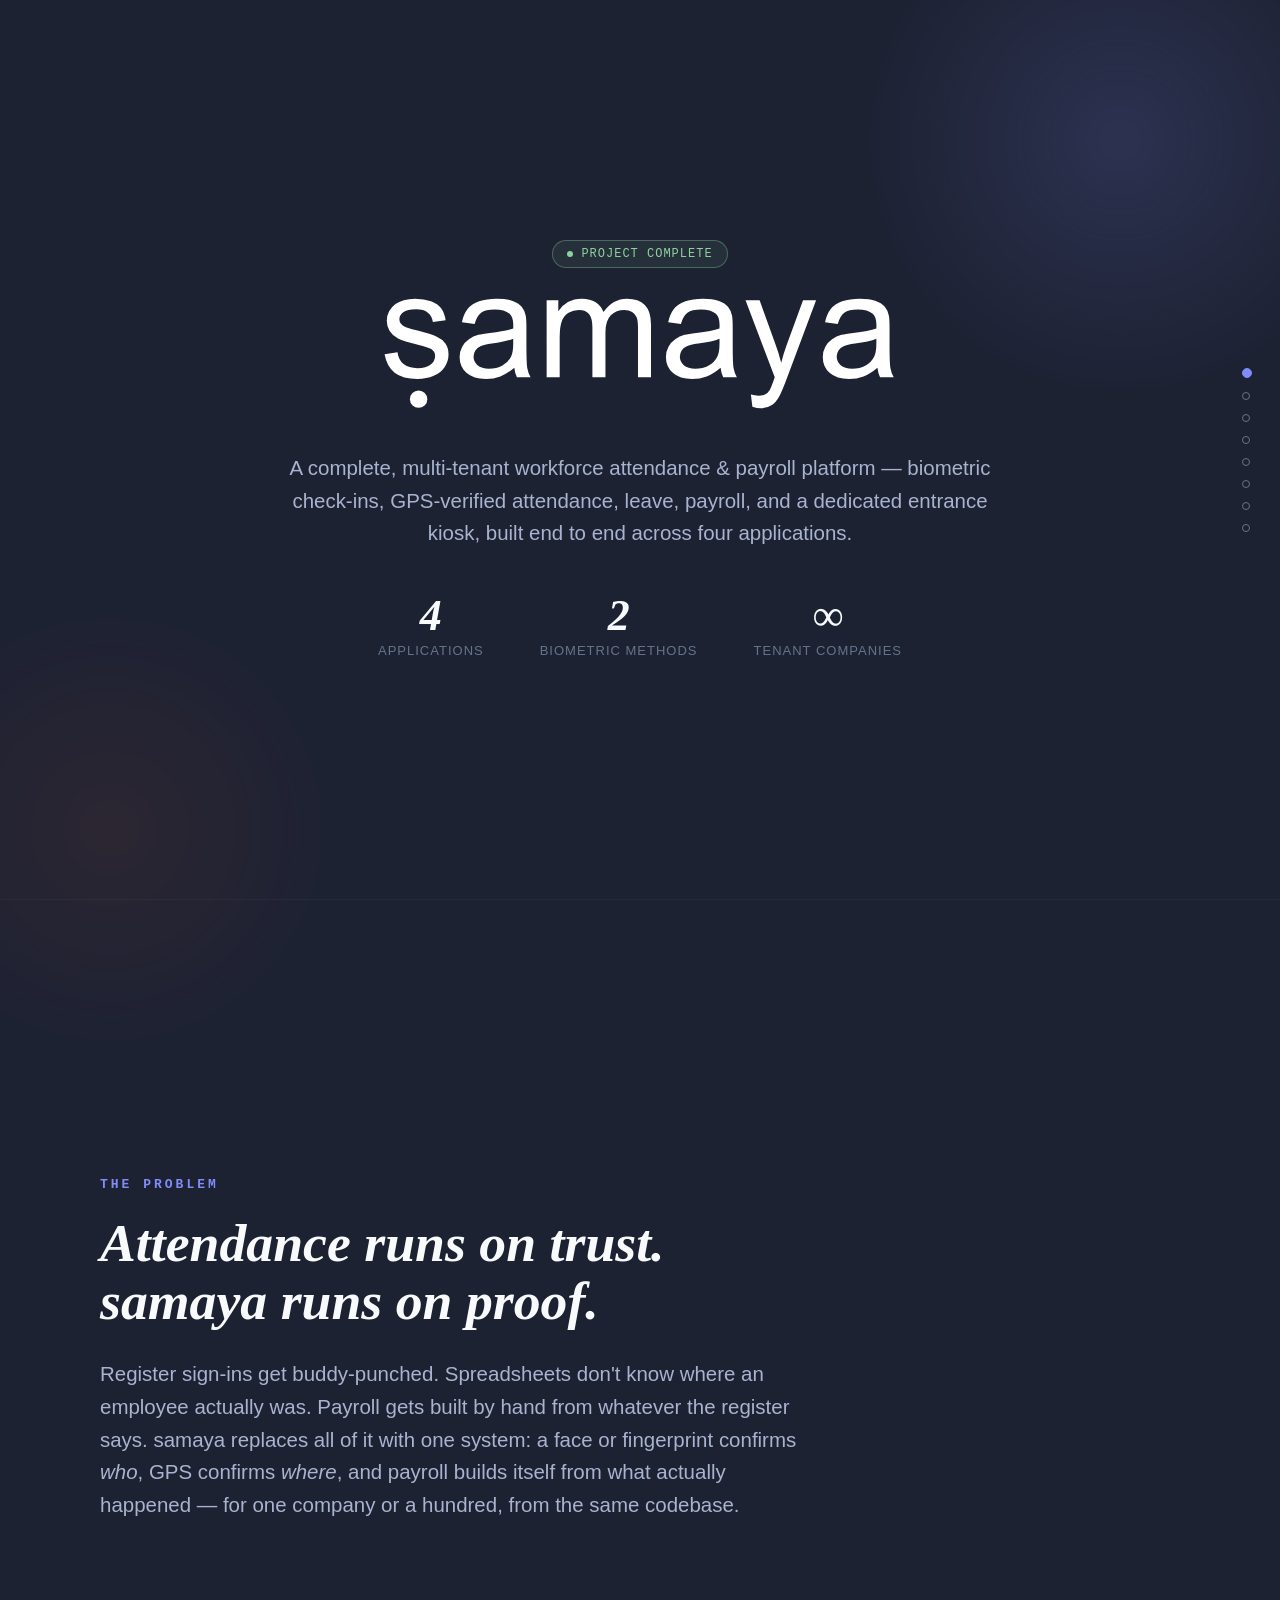
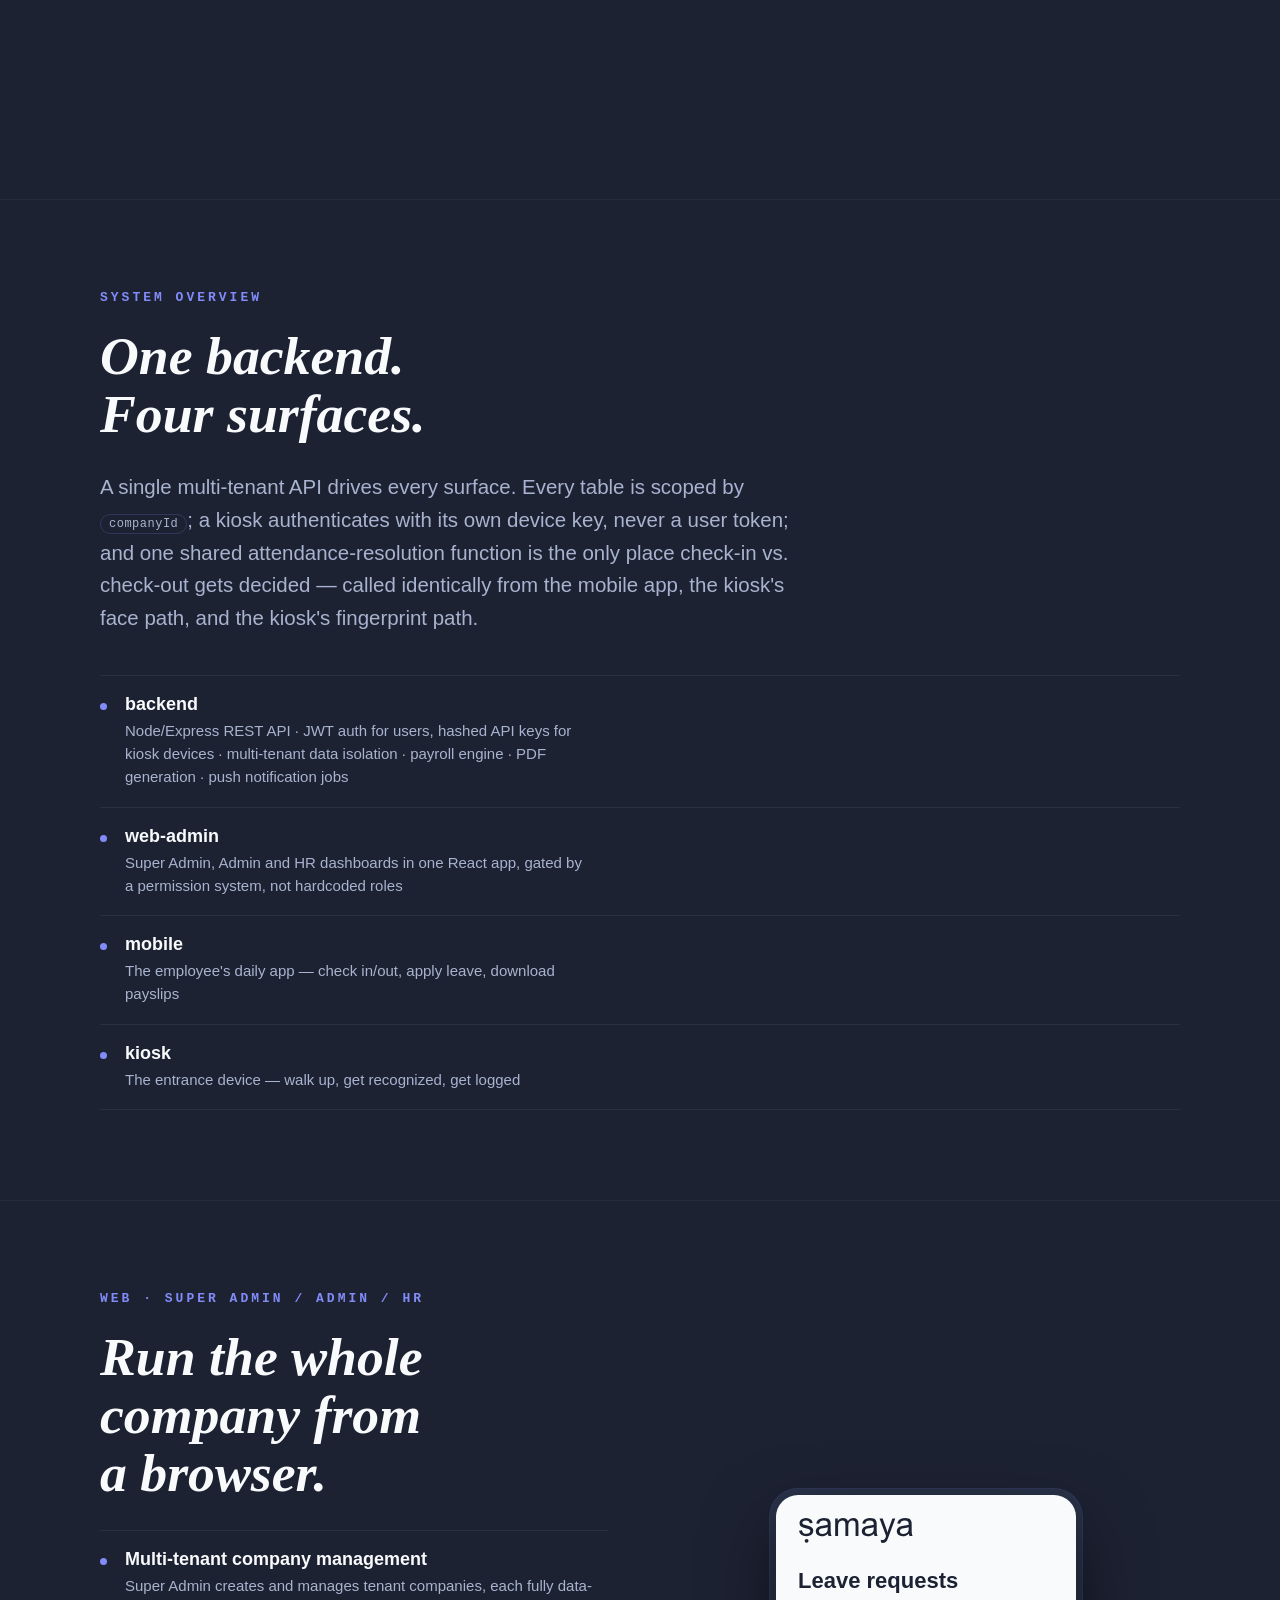
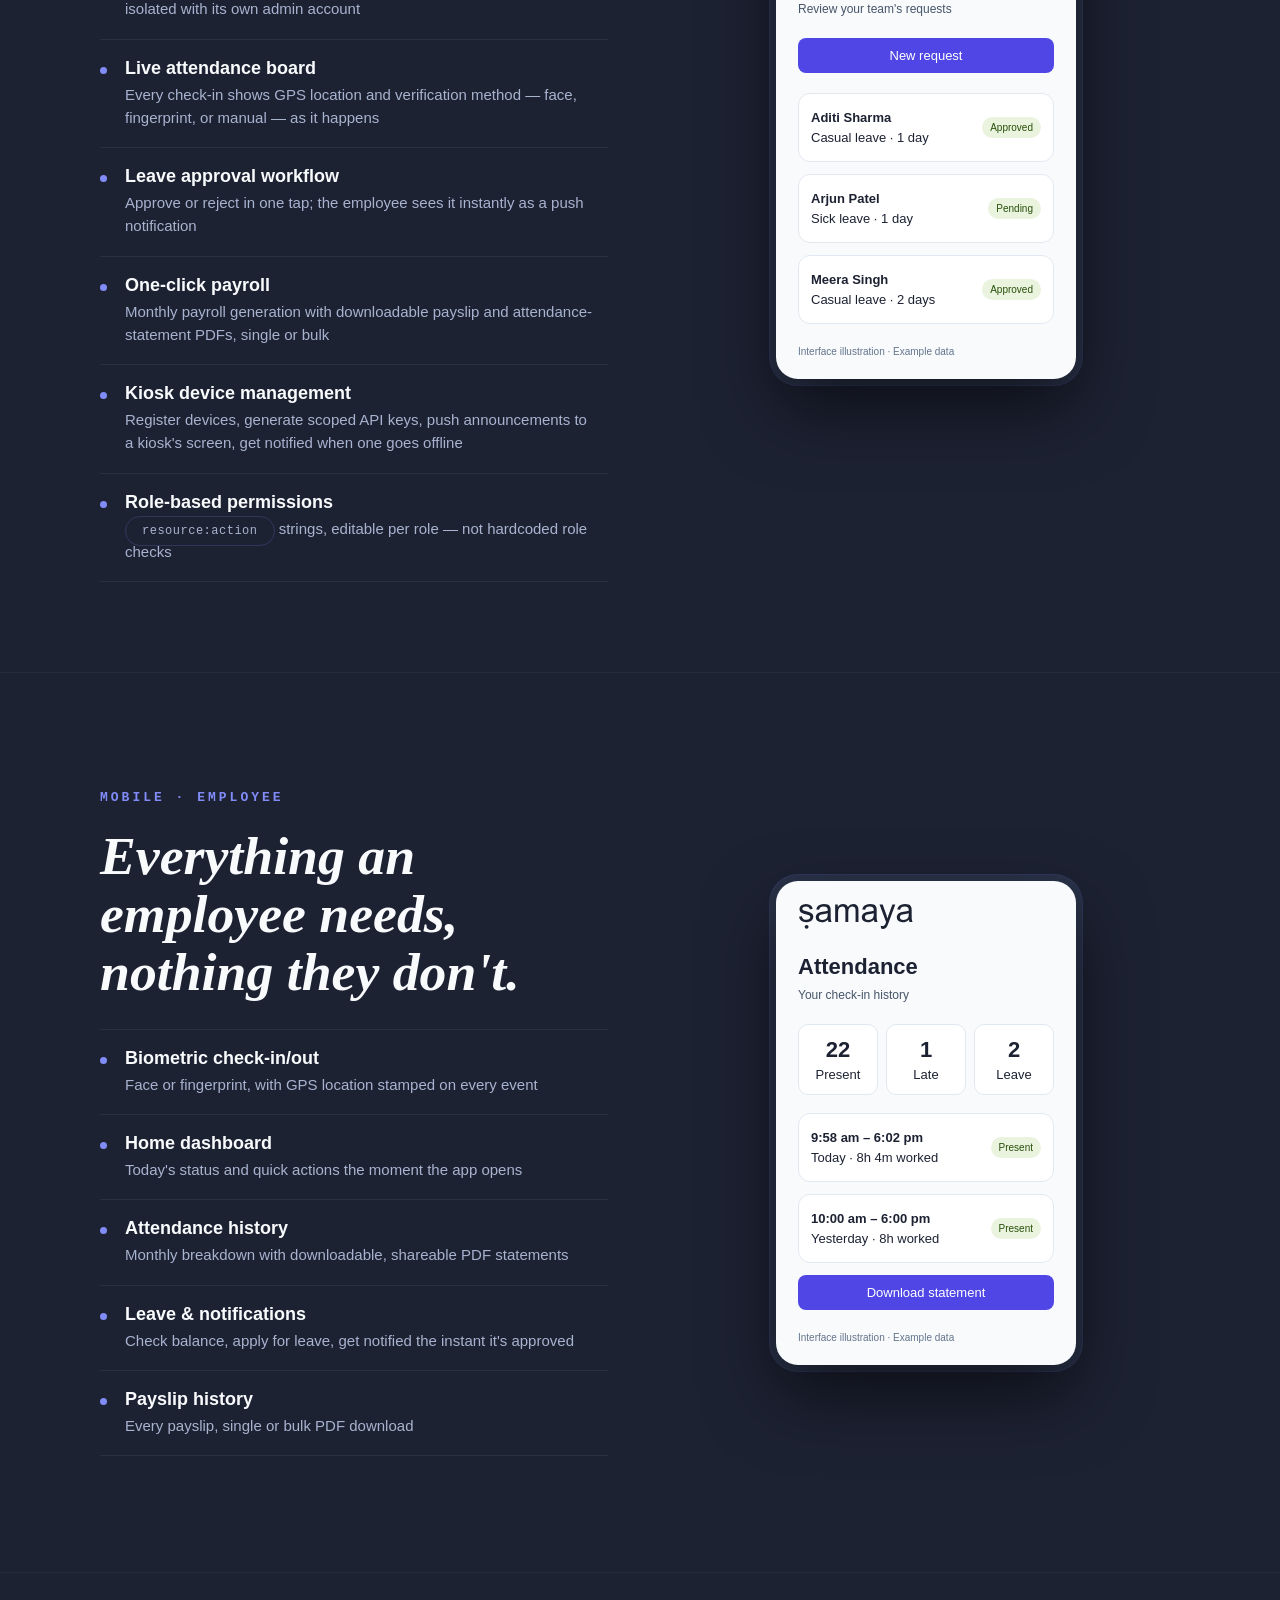
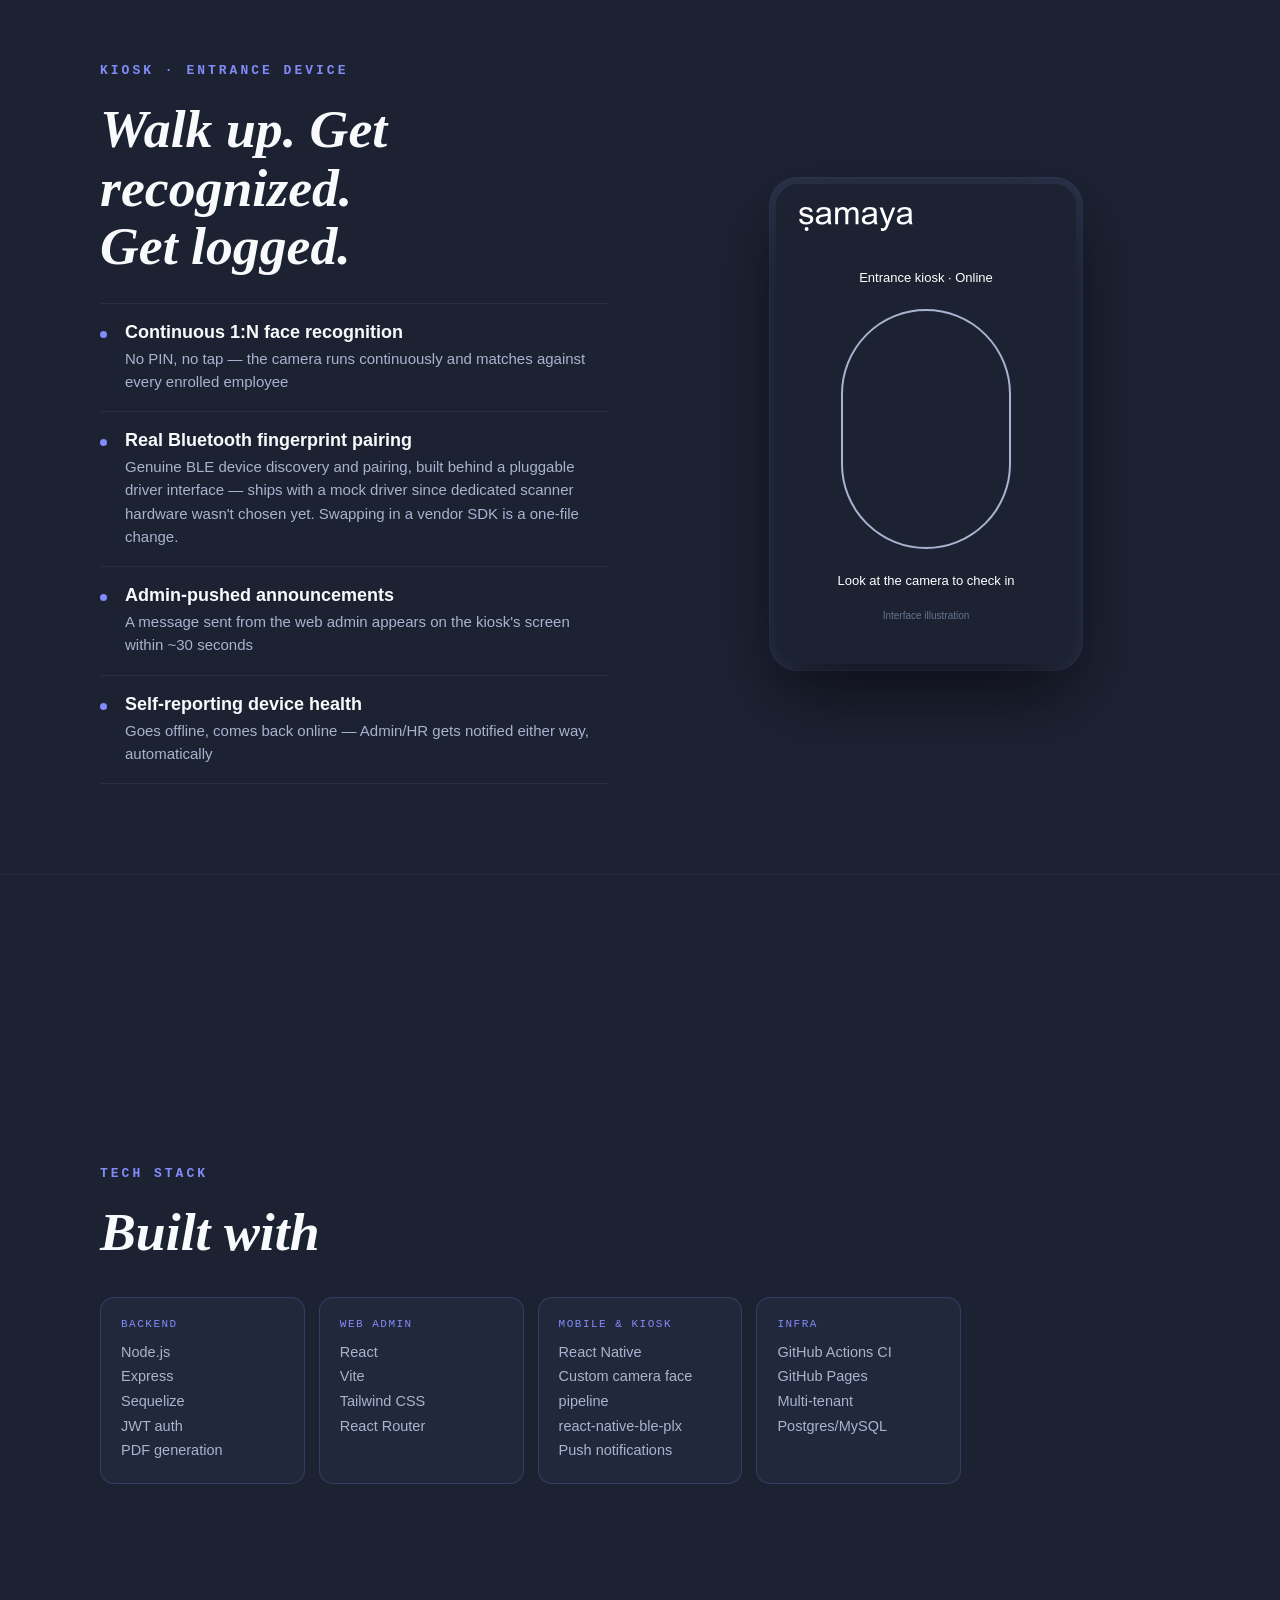
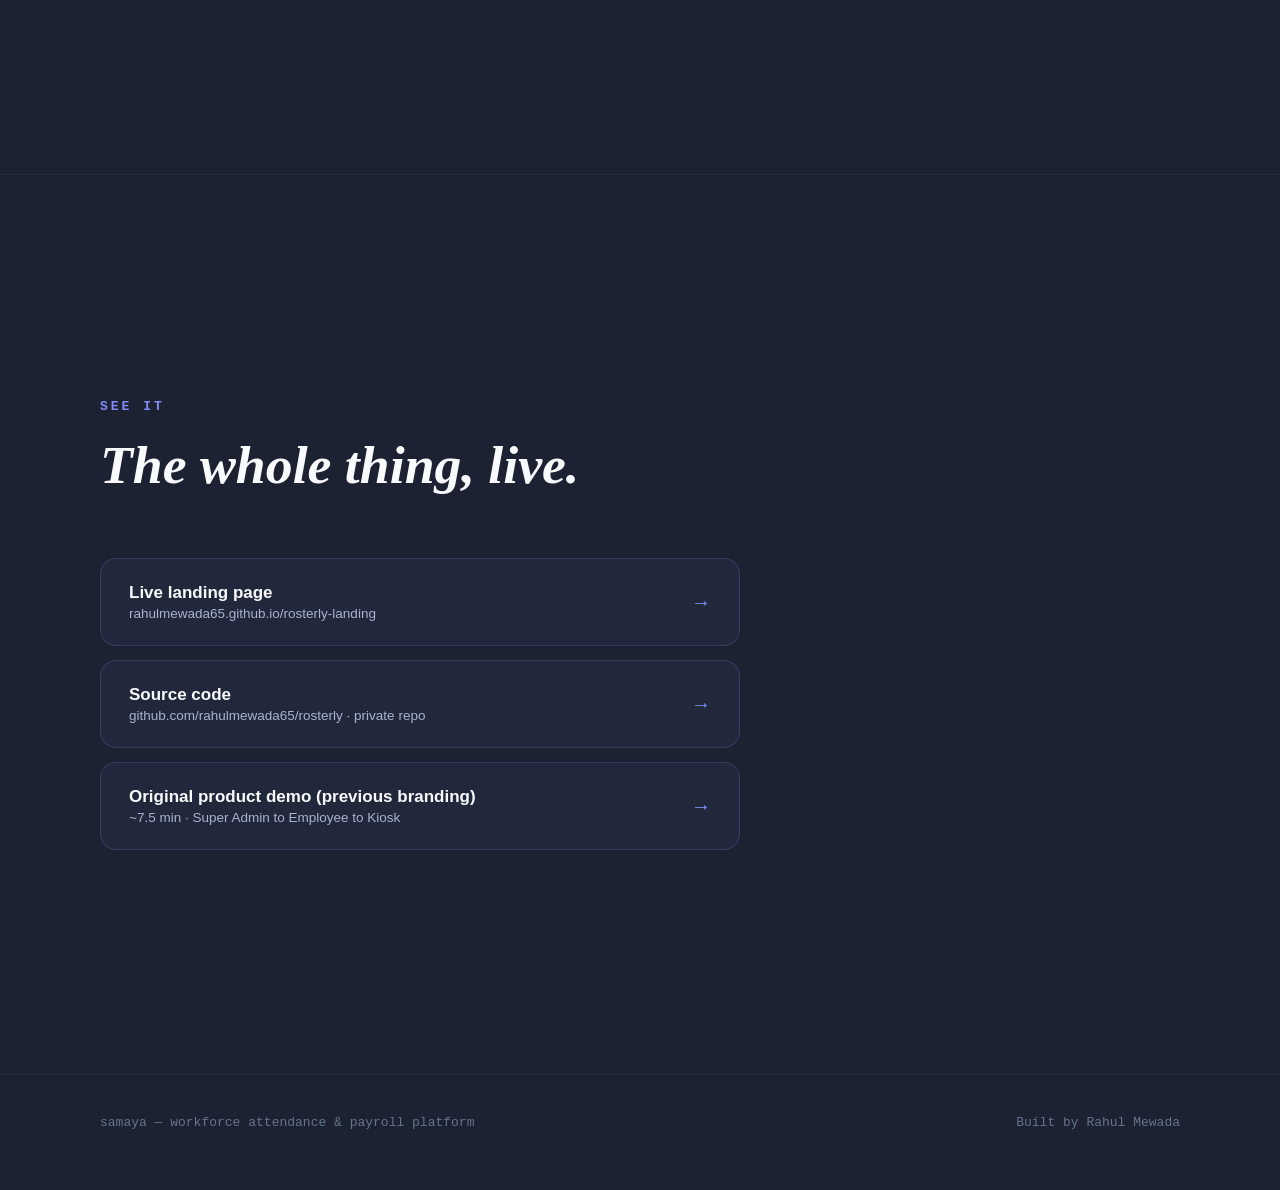
==== commit 6477a706: "Apply samaya branding to landing page and product poster" ====
--- a/poster/index.html
+++ b/poster/index.html
@@ -1,19 +1,20 @@
 <!doctype html>
-<title>Rosterly Project Poster</title>
+<title>samaya Project Poster</title>
+<link rel="icon" href="../brand/samaya-icon.svg" />
 <style>
   * { margin:0; padding:0; box-sizing:border-box; }
   html { scroll-behavior:smooth; }
 
   :root {
-    --bg: #140e0c;
-    --bg-panel: #1d1512;
-    --bg-panel-2: #251a16;
-    --accent: #e8703a;
-    --accent-soft: #f0a878;
-    --text: #f7ece2;
-    --text-dim: #b8a596;
-    --text-faint: #7d6b5e;
-    --line: rgba(232,112,55,0.2);
+    --bg: #1d2233;
+    --bg-panel: #22283b;
+    --bg-panel-2: #293248;
+    --accent: #818cf8;
+    --accent-soft: #a5b4fc;
+    --text: #f8fafc;
+    --text-dim: #a8b3cf;
+    --text-faint: #64748b;
+    --line: rgba(129,140,248,0.2);
   }
 
   body {
@@ -81,7 +82,7 @@
   @media (max-width: 900px) { .two-col { grid-template-columns: 1fr; } }
 
   .frame {
-    border-radius: 22px; overflow: hidden; box-shadow: 0 30px 70px rgba(0,0,0,0.55), 0 0 0 6px #2a1b14, 0 0 0 7px var(--line);
+    border-radius: 22px; overflow: hidden; box-shadow: 0 30px 70px rgba(0,0,0,0.55), 0 0 0 6px #293248, 0 0 0 7px var(--line);
     max-width: 340px; margin: 0 auto;
   }
   .frame img { display:block; width:100%; }
@@ -122,15 +123,31 @@
     font-family:'Consolas','SF Mono',monospace; display:flex; justify-content:space-between; flex-wrap:wrap; gap:10px;
   }
   @media (max-width: 900px) { footer.credit { padding: 32px; } }
+
+  .product-preview { width: 300px; min-height: 480px; padding: 22px; background: #f8fafc; color: #1d2233; font-size: 13px; }
+  .product-preview .preview-logo { width: 116px; height: auto; margin-bottom: 24px; }
+  .product-preview h4 { font-size: 22px; margin: 0 0 8px; }
+  .product-preview .preview-muted { color: #475569; font-size: 12px; margin-bottom: 22px; }
+  .product-preview .preview-row { display: flex; align-items: center; justify-content: space-between; gap: 10px; padding: 16px 12px; background: white; border: 1px solid #e2e8f0; border-radius: 12px; margin-bottom: 12px; }
+  .product-preview .preview-row b { display: block; margin-bottom: 5px; }
+  .product-preview .preview-status { color: #27500a; background: #eaf3de; border-radius: 20px; padding: 5px 8px; font-size: 10px; }
+  .product-preview .preview-action { border-radius: 8px; padding: 10px 12px; color: white; background: #4f46e5; text-align: center; }
+  .product-preview .preview-stats { display: flex; gap: 8px; margin: 18px 0; }
+  .product-preview .preview-stat { flex: 1; padding: 12px 8px; background: white; border: 1px solid #e2e8f0; border-radius: 10px; text-align: center; }
+  .product-preview .preview-stat b { display: block; font-size: 22px; margin-bottom: 4px; }
+  .product-preview .preview-note { color: #64748b; font-size: 10px; margin-top: 22px; }
+  .product-preview.kiosk-preview { background: #1d2233; color: white; text-align: center; }
+  .kiosk-preview .preview-logo { margin-bottom: 38px; }
+  .preview-face { width: 170px; height: 240px; border: 2px solid #a8b3cf; border-radius: 90px; margin: 24px auto; }
 </style>
 
 <div class="rail" id="rail"></div>
 
 <section id="s1" style="align-items:center; text-align:center;">
-  <div class="glow" style="top:-120px; right:-100px; width:520px; height:520px; background: radial-gradient(circle, rgba(232,112,55,0.30) 0%, transparent 70%);"></div>
+  <div class="glow" style="top:-120px; right:-100px; width:520px; height:520px; background: radial-gradient(circle, rgba(129,140,248,0.30) 0%, transparent 70%);"></div>
   <div class="glow" style="bottom:-160px; left:-120px; width:460px; height:460px; background: radial-gradient(circle, rgba(216,90,48,0.16) 0%, transparent 70%);"></div>
   <div class="badge"><span class="d"></span>PROJECT COMPLETE</div>
-  <h1 class="display">Rosterly</h1>
+  <h1 class="display"><img src="../brand/samaya-wordmark-light.svg" alt="samaya" style="width:min(520px,80vw);height:auto" /></h1>
   <p class="lede" style="margin: 22px auto 0;">A complete, multi-tenant workforce attendance &amp; payroll platform &mdash; biometric check-ins, GPS-verified attendance, leave, payroll, and a dedicated entrance kiosk, built end to end across four applications.</p>
   <div class="stat-row" style="justify-content:center;">
     <div class="stat"><b>4</b><span>Applications</span></div>
@@ -141,8 +158,8 @@
 
 <section id="s2">
   <div class="eyebrow">The Problem</div>
-  <h2 class="headline max-w">Attendance runs on trust.<br>Rosterly runs on proof.</h2>
-  <p class="lede">Register sign-ins get buddy-punched. Spreadsheets don't know where an employee actually was. Payroll gets built by hand from whatever the register says. Rosterly replaces all of it with one system: a face or fingerprint confirms <i>who</i>, GPS confirms <i>where</i>, and payroll builds itself from what actually happened &mdash; for one company or a hundred, from the same codebase.</p>
+  <h2 class="headline max-w">Attendance runs on trust.<br>samaya runs on proof.</h2>
+  <p class="lede">Register sign-ins get buddy-punched. Spreadsheets don't know where an employee actually was. Payroll gets built by hand from whatever the register says. samaya replaces all of it with one system: a face or fingerprint confirms <i>who</i>, GPS confirms <i>where</i>, and payroll builds itself from what actually happened &mdash; for one company or a hundred, from the same codebase.</p>
 </section>
 
 <section id="s3">
@@ -196,15 +213,13 @@
         <div><h3>Role-based permissions</h3><p><span class="tag">resource:action</span> strings, editable per role &mdash; not hardcoded role checks</p></div>
       </div>
     </div>
-    <div class="frame"><img src="data:image/png;base64,
-iVBORw0KGgoAAAANSUhEUgAAAyAAAATOCAIAAAC9+9VDAAAACXBIWXMAAAABAAAAAQBPJcTWAAAQAElEQVR4nOzdB3hc1Zkw4HP79BnNaNSr5SK5927A4ALGmBpKaPHChmXDnxBInl34lw0pJNns5tmfsBBCwGHBJKEY08EYgw24YLDcZGzLliVbvU+//d7/[base64]/wKW3AxwMfPgCAs4XMUZwsl0/3/av1KWoMOO0On3EAAAAAAGnG9hOjnZw5uOtT1OBqLEzTHNzxAHAaTvhu+5aWBlFDnTca5P0z5ERbNWHwbx8AcDpIbim1sJOyIhZyCYWs/L3hSl7Sc336WFTD6vgnbQ0MTJ9oRx/kThjsYAOgoXauHQ8AAAAAwGDBFCEA4LwBX8AAAAOfk0hmqgzDoE3eSpcbNE2TTBVnpahSs1JGygrr1MwWyXXR1v33zQKdqCoLAiwAAAAAXNAMw0gGWDSdnjY9EGABAAAA4NuS4aaOXUJbYROv4tXNNkNCCLlk/DttNfQ0aa1X1kpFOMslIYfVM5A/dj9Wakw/YQfB/gMyCLAAAAAA8C0vKqBpmqIoumfiz+j3mtRRaVlzAwEWAAAAAM57mpWXElT8kwRJBo9/KdIVQRAybCzLshX+LFx9ZeLcFWP9pK3Vgh0dHbGYGImouo62ZPhwgJUaY1kdsGgSrfUJvagTBGMQYAEAAADgW5i1MqwpQr/fz/[base64]/PzpS5YglVr/+utlWfTwmTPvHuv/zW9+09DQ4HK5bDaH2+0Ou7Nra2sNOeH1emW5pycWQsjpdEqSJOuUYRjkkoF/4kGABQAYXIwFGwICAPr9cEj+js74FzCKojhE6YbOsFSG3+ukozSuUFeQga6cOB5R5sbKto83H9nLtt6WMWL0tLkXT57DUe3xeDyWYb/11lvrDceeP/[base64]/BbV0fv7CCw2HOhFCdqYeIXSQdSWoiKF5TV2lrfL5gYMACwAAAACnHt+QnzabTdM0nueTtUpUmjb1G+zx9CpjSCQSq1atmnBkr9vt3hGLL73rLqm7u6GhISi1VL/1lu63V8yfjwyuaft2tjvW2Ymjq7Q4awFW35N+xgo7yEuefO1PvrPjOVhxQlGUpmkMwyQPu9+ZbwAAAGCokQGIpnFDBDK/put6coQ9M2MoKWZncYMF3JOKxj2ucHgjcKZh6H67JEnSe/u/1jTtX375W+T2yG//rbT9gOQwKndvZz3OitlzkRhZ885qJ0VHIpFsFd9bgnVafeEFRuWdKuI1apAJrHMpg3WGQy7S6IL8pGk6tTHGOS4ZVyV/Oc39kgAAAIABSg5AqRcyDGOz2SKRiNPpFEUxta3U2frmT1EUTdMURYmiSNO0w+FYunQpys5u2LhxzWuv4WdBGyzLMgyDJAnRdDQa5Wz25M1pmk7WY52asxBgJWOC5CUkODgzr4EkSQ6Hgzy6qqqk85hpmvF43Ol0UhQVj8c5jmNZVlVx51aO486p/FAikXA6cVitKIrNZlOtSj3yPqBp+hzMtwEAAPjWIF/syRhKwhdy+dKlSysqKlauXHnkyBGyFMZMSZrY7fZQKJRam5UuDMPg8nOGxxmTtrDP52O8QcPh6zTj+NgogWXZI3qXzWa798YbUCCANn6479VXEX+Epihdz2YYRg3H3n7mOVEUA3ZXHEkaZ5oyntcKM37VUOvjesxwkwrUwaZhzloGKxkTpM7g9rpOGudukw/h8XhImEXTtN/vTyQSuq4bhkGiFrIGgabpcDjs9XoNwzjXMlt2O46vSdCtaZrL5dI0LflWhugKAADA0MHd0VVV0zTcIf34sYlhmOzs7CNHjiTHTcrKIZmmGYlEkhOI6aUoiiAIho7XOI+vqCgvL7eNKjRNU9regqMIw8SjPIuPZ/Xzz0ciEUOM2mw2QRBsNpuS4AzDkGU5HreiMYRMtidJYRiGpmmiKEqSoSgKQscyW+dQgDVixIi+FybjgGQGr9/goK6uLh6PkwzNaQZbyVqlRCIhCAJN01dfffXPfvYzhmEURZEkSVVVWZaj0agsy5988snq1atjsZgkSTabLfWhSeR+kpRbal1Xcr1V6qRe30PqdVsSep7oziVJcrlcEydO/M53vjNlypTOzs7f//[base64]/7sZz9LTrqRSr3UjYpSU6Opx0bTtKZpqc+xb4DV6/eTVFD1ujlN0x6Px+fzLV++vKCgICMnJyMjo7i4+MsvvyTXJyVlqXd+VhZxAAAA+FZyu92FhYX333//kSNHnnzyyeTl0WiUZdlQKKSqajgcHj58+KxZsxYvXlxfX//ss8/qup6RkREKhdJ4JGSYY1kWB0lOx8iRI30+X0tLy8aa7c3NzeOcuOje4xLtdrsoijYLjggZnGxLTXCkZiXIqG6apq7rVvpKIvHiqRU6D3mAVVNT43A4WJY9yfaKJ9LU1BSLxdJ7PKqqJrOUqqr6s7IQTW/bti0Siaiq+uGHH2ZkZNx5553Tpk2bMGHChg0bcO7Ruv5JIpXkn8jiPkVR7HYcO+MMpKK43W7yOnk8HlIylYzYkndIHiIzM7Ojo4OU3tM0TcqtUiurDEt7e/szzzxTUVHx05/+NJFIdHd3u1yuaDRK7so0TVEUyQ0hxgIAAJAuNE3zPN/a2lpTU1NeXv7Tn/70mWeeaW5uZhimqqqqq6trz549DocjGAyOHz/+1ltvlWV59+7dZE4m7aM5GRlZllUUZczo8vy8nKiU+Gr3dqO1xWxpbcvz0LSIuJKAKzDKuZ5i1W6GswZfvyjSdhp3yaKtWEBhNTy7ReEQxWRZmqZ35U5rampqaDoUjUbtyIUQZyCaMinD1Kyufey5EmBt2LCB1KC53W5SNn4KdVok/khLmVF3d7fD4SCBzoQJE5CmtbS0bN68WdM0lmUlSWpsbFQUxRnInD59+ubNm0m4Q25LDoAEi/22eOA4/JqR6NgwjEgk4nA4otGoIAhPP/307t27//d//5f0wlYUJXkr8gRN02xpaREEgbSXtdlspL7K4XAkEgkSRAuCQL5AVFdXX3XVVZqmxePxr776KhKJkKJCso7DbrerqspxnCzLgiCoqnquVZIBAAA475ChTRCEl19++bbbbpsyZcqoUaMKCgomTZo0e/ZsTdOWLFmyd+/ezZs3X3TRRZqmrV69evPmzaKI00iJRMLhcKT9eGRZzsnJKS4uZhimunpfW1sbTdMZGRmShBeuNTU1GYZRLuCFhBzHJfMXyZuTXyiKIvXNOouH46ampo6ODlmWcXpM790OaeCGPMAiBWgMw3R2dpL4Y+BomibZvzROcnm9XkEQWltb/X7/tGnTotHo9u3bSQwkiiLLsmSZQ6SttbW1lazaI4etKArHcRkZGaqqhkKhXgdGZgxlWbbZbKIokmWJubm5nZ2dTqfzoYceGj9+/I4dO0RRZBiGlPuRkMjr9SYsLMuSB1JV1efzkbjN4XDEYjGKokj7f5IPi8fj48ePv+SSSzRN0MwiJAAAEABJREFU+/zzz6PRaCAQOHjwoNPp5DguOSmeSCTIc5EkSdf1XgWJAAAAwMCRhAJZZd/V1bVy5cpDhw7l5ORccsklGRkZZCeZkpKSwsLC6dOnf/TRR1999dX27dsdDkdyYmcozrZpmqT8yzCMPQequuNdDrtAMbppsKKosqYS7uhYg7KDwaCPt5ay4R0KaY7CeRMHk8DPCym4lQPu3qWHZTMWi7V0NOCnQzlNkl7BAz2Jyayf1DkTYJGYEVeHMcxgM1h4K2xrgowEkqd/MGRiVdO0vLy8cePGGYYhimJtbS3DMA6Ho6ury+12l5SU8DzPCUJnZ6eiKCS9dPnlly9evLisrMzlcnV2dh45cuSPf/xjTU1NcvJuwYIFixcv5jiuoqKitbV1586dv/vd70pKSt555x1BECRJcrvdyy2vvPLKk08+GYvFJk2aNG/evNmzZxcWFkaj0T179jz00EOapvl8vpkzZ95www25ubnxePyRRx6ZO3fusmXLEEJvvfXW6tWrPR5PaWmp3W63eTxvv/12PB4vLy//yU9+MmnSpI0bNz755JPt7e0k3fW9733vtttua21tve2223iel2X59M8hAACAC1Cyayj5Gh8Oh2tqah588MFEIvHSSy99/PHHPp/P7XZfeeWVM2fOnDBhwjPPPONwOBobG10ulyAIqfM2acSyrNPpJGmnzs5OnueTk054vohlw+GwISvxeLwgOzsnJ+fokzluPaNpmp1dnZIktUQTsVhMRDi5g5ieWUirpJqUNQ/y2NCQSRaOkflXt9t9knr2fsUtZNFfWnoQkHsQrOBp8eLFvN0eYJgtW7aQAj2n05mfnz9v3jyKonZu37527Vq3G3e/uP7662+//XaGYR566KHm5ub77rvv4osvzsvLu/vuuzs7O10u1y9+8Ys5c+asW7fuD3/4w/Dhw3/1q1/d/L3l+/btW7t27a233rpixYrc4uItn376wAMPRKNRVVV5nr/iiivuu+++/Pz8X/3qV83NzQ8//PCll176/e9///nnn/d6vT/[base64]/JOH8MwPp9PEISSkhJkGLW1tXv37iXHU1JS8sADD2RkZOzZs+exxx5zOBytra233HLL/fffr6rqc889d+DAgVgs9sknn0ydOrWoqOj6669fuXLlpEmTLr300nA4XF1dLYri7t27H3/88XvvvZfkSzMyMtxuN9L1Xbt2kW5VLpcrJyfnoYce8nq9v/jFL9auXatpWkdHR2FhYWlpaWZmpiiKP/vZzxYvXnzddddJklReXv7ggw/eddddy5Ytq6urIxOF06ZN0+PxQ4cOORyO7u7ujz766KWXXnriiSdwI5Dx49euXVtSUnL77beTGWgSk528Th8AAADoFxk7CgoKpk2b5vf73W53Q0PDli1bysrKotFoZWWlz+dTFDzRRkKct99++/bbby8uLjYMIysri6wVSyQS7777btrPMJng4nmeNDnCFdJWwwXSfIAMeZIkcRwXi8UYhiFV1KlwIIZvfNzd4htSxzqpntrAOeRThIX5BYMKsMyUvzQ2NnZ2dkYiEZIGTMvxUBTV1dVVVlY2btw4VcG9Ln7+85+3t7eXl5ePHTs2Ho+/9tprq1at0nW9o6MjLy/vn++9j0LMoZoDL77wkmppa+3wuH2My1M+arQsqYaOJFHxuH3XXnP9V19W7tu37+233v1wzUekkm7UyAqX1x/t7n7/vTXxmKgomsdt+84NNwUzs2tqaj5et55l2dGjR2dnZ5NVrF6vt729fc+ePQ8//LCu64lE4oknnojH43v27BEEYf369eFweNGiRVmFhcg0X3/9dVKh9cknn4TDYbKSgKZphmFmzJgRCATWrFnzn//5n6TAy2azpStIBQAAcKG1bvf5fCUW0lD08OHDZBVXW1ubIAjkaoo1qpLBKCMjo6OjY968eSzLiqIYi8WGIsCiaZoMfF1dXaQ3OGNVWZG/qqaBJ/dMnTIMhTW7kZLnz+xGimRqimIwpMIK4Vjq6LJE8nx7/hvPDJLYiqLPxQBr06ZNqQ1FU7s0DSTAIjvbpPeQfD7f8OHDY7EYTdNr166tqqqaMWPGjJkzVUVZvXr1X/7yl0gk4vV6s7OzFy5cmBkMxqLRvXv3kiWmLMt6PB78Eqqyrus+n6+qqurgwYPjx48fXl7+1FNPvfLKK3/+859J9RhCaNasWYlIpK2trb6+nqwQ5Hl+6dKlmqZVVlb+8z//86TJE6y1D9WPPfbYvn37yJZJpaWlRUVFNrv9zTffJPnYVatWbdy4sb6+PiMjY/To0UjT4pFIZWVlPB4n2VHc1z8cJnXumqYtXbp0+/btjz/+OCnSl2WZnHkAAABgUHiej0ajVVVVuq6zLOvz+VpbW5ubm7u6uiiKqqioaGxsJCXOsoxHRrIYKxKJbNu2LRwOk/k7kitJO4fFMIyuri5NwzN6FNXTCylZO4UQisVi7uwsSZLIerKeTvRD0Fn+9AIskkezKvBPjrLivkMHDx67ZAAzg3pPR1Xr4Kxko2EYHIf72Q/6UJOHfPy8mCzLixYtcgcCnc3NH330UVNT065du6677jpPVu748eNjsZjNZpNlWZbUivIxkii73N59+6oRIgEiN23aDElSaJrduXM3w3AMw/3f//vIgw8+OG/ePJ/Pv3z5Xaqqv/HGG11dXS6Xa/bsuQ6ne/v2DzgOV5JFIrGJEyf7fH7TNOfPv+yDDz74f//9h/[base64]/TqtG5YI55uUojj7Xb7gQMHCgsLCwoKOlrbDNMkAVayiZH11I61G8W5L+ro7slkfKTOpQwWzium7Pg4kAALZ+gG/zQGjkQbpaWlSNcVRWlpaSGbOO7YsWP2bEdJSUl+fn5HRwdp9YHbSjmd8Uhk9+7dPVsXKUpWVpbD4Whra9u+fbumaVOmTFm3bt0DDzxw/fXX/+hHP3I6nUuXLn377bd5np8yZYogCLIkkX5aDQ0NFRUVY8eODYVCLpfrjTfe+POf/yxJeIsbl9v53e9+N5FIvP766wihcePG8Tzf0tLS0NDgdDplGe88SU7j3LlzKyoqOlpbP/74Y9K4i2wSHovFSHMvjuOmT5++devW5ubmodj4CQAAwIUjdeBOdslmWTaRSGzatGnq1Knl5eXLly8/cuRIKBQaMWLE9OnTc3JyVq9efeTIEUEQSD9IskndUHRkLC8vx9U1Hu+oUaOokcN7BVgmToxQFE6FMLKB9xYUBGHEiBG1B2vC4XDfyqrU3VZO39AGWKSRVXIGl6QQT3Lo+DyQ6x8fYKVxAyOXy1VcXBwIBBDHHzx4UFEUkvWpqqqaN2+ew+G46qqr/vKXv5D8WXt7uybLpDWoIAjRaHTRokWTJk0SRXHVqlV1dXWPPPLIkiVLfvOb37z55ptvv/12aWnpTTfdNKyszO12x2KxiRMnhkIhQRB27Njh9/t///vf/+lPf9q2bdudd94Zi8WCwSAJ42w226LFC2666abf/va3kiSVlJSUlZVRdsfu3bvJlHbqGZs4cSJFUYFAoKWlZebMmfF4vKqqShRFhJAoirquezyecePG/cd//Adp7pWu8wYAAOCClboHiWEYTqdz2LBhkydPXrdu3axZs8aPHz958mSyDZ3H4/n0009lWb711ls//PDDIZoZTMrKykr+4rT3HvKOZp7wzBvNsYIgaJomy3JBQQHuPynjxfUnCkl6bnsaxzbkGSyPx5Nag3WifZ37zWCRfk7pJUnSwoULHQ5HvLOjrq7O7/e3tbUpivLpp59ee+21ubm5V199dUVFxa5du57984rXXnvtyiuv8vl8EyZMqKmpyc7OXr58uc1me++991544QW3293e3i5J0ve///3m5uaamprS0lKO47Z+8UV3d3ckEikoKAjm5mqS9Kc//clut9fW1tbX15OVfcXFxVdfd93IkSMbGo5wHFdQmPfyyy9v3rzZ7/fPnDkzEAhosSjHcaQsPXVL7EmTJvGCgAT7gw8+KEnS7373u2RPUbILEM/zHR0d4XCYRFfpjccBAABcyGRZ9vl8w4YNu+6667xe74svvvjss89OmDAhIyMjGAx2d3cfOHCgrq7urrvuKiwstNvtTz31FOnhPkRThFu3bvX7/Rle3JAIGVq/QVJclPx+P8PjIdUwjHg8rohSe3u7057mCu8zXeS+aNEimqYFyzf2wMCLDK0MlqLh2a5Vq1aFQiFFURiGOZ3Uoq7rpIrL6/W+9dZbpOsVQmjp0qWZmZn//u//rut6Q0PDCy+8cNddd+m6vm/fvjfeeIOiqJaWlscee2zJkiU/+MEPLr/8cq/X29jY+Oijj27atImm6c7Ozr/+9a80TV9//fW//e1vyWM9//zzb775Zmdnp8fj2bJly+jRo8kChw8++OC5557TNK2rq+s3v/nN3LlzJ0+enJ+fbxjawYMHX37lbwcPHiTLTR0Ox4EDBwKBQHt7u8fjOXz4cDAYTD6XtWvXlpWVBYLBtra2p5566uDBg2SBhiAItbW1c+bOnTZt2q9//es9e/bouk5Wrp7yeQMAAHAh61vhY7PZeJ6/8847nU7nyy+/vGPHDtM0P/vss7KysqysrM8++4yUZ61cufLmm28uKChYvnw5WQsvSdJQbCjSbKGt2imGlH5bE1BkapK1Ug8Ol/vQoUP+YGYkEulpl2qYNpttqMfHIQ+wSKE6y+KWXaQt+0muTLbhw0srddwoLDMzk3RVGGwL+F4cDgfZBicWi11xxRXJy10uF2lhoChKR0fHqlWr3njjDbvdLstyJBKRRMXv93/88cf79u179NFHSScPkiUiu3OT2eWVK1f+8Y9/TH2+7e3t5G20du3al156iQRYZDdvnufb29s3bdq0bds2lmXtdns43I1vRuFerBRFJRKJV1999b333mMYhjRt8/v9qc+FBHCyLHs8Hp7nNU3jeYbYARIAABAASURBVD4rK0vTNK/XK1lzhZs2bSLNbcnUIQAAAHA6kmM3KfZtaGhobGzctGkTaWRNUVR5efnUqVMlSaqsrAyFQjRNP/fcc8uXL5dlmWy/O6QlKz07BVuTgGPGjEEIff3113gqsLBw5MiRLW3tu3fvjkQipAEpnhQik2k9/dnN8zXAevvtt0lclfocTjRFiJ/20QwWiWZIaHWaz19VVTLFRorAkpeThaNkEyWbzcYwTGtra2ZmJsl1aWo3yb11d3fruh6NRvEWOhzH87woiiTEUVW1q6srOX9H0qe4syhChmFomubxeMgrSvZvkiTJ6/WSvyafHT4w65LkhkKdnZ2ahkNMu93ea1tKp9NJasLw7t8WcjlJVtlcrr++8EI8HidrVodo7ycAAAAXZhkW2U73f/7nf8gmeHl5eZFIRFGUoqIismUNQshut2uaFolEHn/8cXIJSWQMdVmwgbMzek5eXmZmps2qrM/[base64]/uVfvF7vk08+qWlaIpHAFV11dS+99FJnZ6fNZvN4POQATu2kAQAAAH3pup5MW5AOQT6fLxaLkRGH5BRkWaZpWtM0UqJD0zTP80N9MqPRqM1m279/P8dxo0ePJpmzjo4OPIdo9SNNZrB65hLP6ynCZMboG7tcJuMAg4QUVjfVfieAT/[base64]/p/QKiZL6voH63iopGYr1/VMyVdb3bvs+aErw1M+d9BsYkUvIe3flypWzZs0aM2ZMRkZGZWXl7bffTjbMSQaR/R4hAAAAkF4ff/zx5s2bI5FIsmOAruupY+VQIzNTZCKopqamuro6Ho9TDE0mc5JX6zsynsc1WOem1DPb78nF8dCJb3WS30+SbzvJq3hqL/CfLWR/TbJR+RmY5AYAAAB6MU2zo6OD7AhH4ir6DEZXPcfQ04HdjIt4jzjBjtcJiqI42PH6/Gg0ei7rm3lKy932bfTV657T8kCpd2IYRrLEzev1yrKcek1IXwEAABhqoihmZGSQ+uCzNfRQKSMj2RiRoiiO49LYq3xQLrgAK7Xg/UQZwtTyL/[base64]/[base64]/OnvAwc+hQAA5xrIYAEAzhqapgeYweq5GjOwaAwAAM42CLAAAAAAANIMAiwAwNlEiqsGCNozAADOFxBgAQAAAACkGQRYAAAAAABpBgEWAAAA0K/[base64]/lxHMo492ceUV9mkKNM0yStI1iT2vdXAK7EgwAIAAABOlzUw4zALD9ymaRhG3602rb8edwGc93SyTmfvc9z/Fa0rWS9Z8nVJvoLkl9OXxgALYnYAAADfHjrTO4NlWNkOXuvJcFAUZbB4MDYNXdf1PClumog1EcOcPK46mjsxYNxMD5JVUq3T2Tfz1C8cBNP41TSt6EWlbAzDiDRjXY5/qj33c+w10tHgAi/[base64]/zxbrJsqzbVGhVJ2Nzv9HVsVSW9ROmCNOFvE4DD09YhF9HzUiYpsmZrGEYPidtZ2VaoBMuU2o1RTGhqjJP0xpls141HCzRJk48GgOe2B10gAUBEAAAgAscTdOswLjd7pycAEVRroRE4xWDJ9okuM8Aav0/jKfpMtgUk4nPvUnhIrpjs7d2u53zegzDaNNiLS0talzlef50yqKgyB0AAADoJXVXwZSMhTWQxw3ZLtiHmbqP1pwqHqVx/yuaFjQ3XmNIif0Wtve3m+E350L6LZY/K/p2qx/s3nxDJ/VIFOabr89oJqJ6nhGPdBPnKiWaolVToWiqwO1UO3SNNjlK7jI9+Eo9WStYRXheSWPLDQAAAGcAWXRmt3P5+fnU0cIf0vhqSGOgsztY9H3wc23oogZ58sn4S6Z0WYYlL6umaR5Pbl5entzamUjgOUSS8TqFV/acy2Cd3Qj9zEvW9YOzdf7hzAMA+iD7DPYdInEmgzaFovyyEXyT19QpDeeueIO1WjaEEEVpfUqvTpwNMgbyKWVdHz+u1X5rYN2zKKtaaJD9KVmjdzaIMY/lhPoe6zdOiZ6mgWfIyPlBSMM1VeQ0DeCeKYTL2xnrfNLWa22qpo1iKSMq2JBuk1vDqIuxnqNJI/Po+TzDndxT30kwYiXPyQBPBSSxAADg/MJxHMMcNxdFEiF9C9tP4uRX68mdpPyElg5p1OvkpzTiRwzDOBwOt9sdCoVO5yHSEGAl31J4bQVN6/pxjSJo2lriaOVpLpzYK/WcpIZQ5Bdyosgl1ipQ/K/UMIxei00unNMFAADnpP4zTCZLcw6bkzJpI0FTDmQaDKVTyEA4C0IhaqB5Hd2aeDrhRz1pnpkSBhhowNNVVEopvdWvfCAMKw+U+oipu++RbBbR08xzwHvz0YPcxe+4RxkA8gytbYrw/775BhQ+dtrA856Gle0jM72cVWtFGzGEUICnuk3EIMVqYYpzXUdPwJCtIjzZAVtvFEHADdZ6mqIixPO8JEmapgmCoGlDm048d6TGwqkXUhTFMFYnfiuckmWZ/Gcy0kreBKIrAAA4NzEM7nfFIY4Mc0MNjwvwdXto9NuxnewgybKnGyClIcAiKRmbzSaKoq7rsiyTAELX9WTRn81m65XZuhCQM5P8T7zXuqrqek+XFDxtb7WkI1V1JPnX6xWFCi0AADjXsCztdNoFUZdVGbE2fBHukHQK1bQ0+TKe8t/HMj09wwfNGKbJkBojM/VWvTM9yWp7clnyD2ZK4ohch1z/+EyVtbvice06rX36rMutFE+yyJ38B/lh3X8/z6t33Kn301eszwrNvpf06RxKkeNMOXLK6k3V02iUPJYVHlHmsYQO6cNObntyTE/EjDMgNspkNERZhWlkD8qe4rcB3E86AyyKomKxmKIoPp8vOzu7oaEh+ddgMBgOh+12ezgcvnDCBfIPw+/3t7e3k5MQi+GUI4moOjs7MzIyYrGYy+Vyu/GyXknC3WOj0ajH4yF/TZ1nBAAAcO5I144jfYtnyK+97jeltOsE37p7SrZT/4Mc4eCO5/h7th6R/Ox7/z2Hi84d1PF9MSh0KmU2qS/HOZHBIhte2mw2juOuvvrqa665ZtSoUcm/iqJot9sTicS6det+/vOfozOu16TbGduKxzTN9vb2cDi8ePHim2++ecGCBck/xePxjIyMuro6EmZ1dnZu3br1wIEDH374IU3TWVlZyUnDb99EYepuSKm/9Hp1yMxpsnrvbB81AAD0nkLq+fg6pRNDuoGzuklRSLJq5cnHIKPjffGsWi5k0rj6R+3ZxthapWgVYOlHmwtYj44vN6z/pE2cJ+JMCa+ms/[base64]/PnsTBGSGcD169cLgqCq6owZM9ra2vx+v6ZpGzdu3Ldv30cffXT6j3Vqh9e36vzMMAzD6XQePHhw/fr1BRafzxeLxQRBWLduXU1NjaIopaWl+fn5d999dzQanTVr1iuvvLJv375QKGS3279lpe7Hf0s7rvY/ibxGZKq038DrbBw4AAAMiV476pDvlr2KlZMfg5IkOZ1O8lfDMFgWBzS0FdwcN+OR8jF5NLhJeZSUL7ckO0VKypDRs+5qUGiato7nuGdhHTD+hWFw3QvDMMlKtZ6DPPpApP6JpmkSh/Xvg1BTAAAQAElEQVQ6fquY+9gX7OPPFbnE+gOZHDx6NavhKz6qnu/nKfm248ago3fa6xklr2OFNL2nYgcrbUXuiqLYbLa2traVK1fSNJ2ZmRkMBimKqqmpeeqpp7Zv356ZmYnOktTyr14La4cOecewLBsOhz///PMxY8bk5eVRFOV2uzds2PD444+3trZ2dHRkWn7wgx8sWLBg4cKFubm5Tz/[base64]/To0cFg0OPxJBKJ7du379+/PxyO9w2wSDavV/fbvo0MTj5J1CsL0ivVQf6TZXESNXnNkwzS1heC/gP5Xm0Xeh1Y35skn5qqqi0tLU6nUxAE0zQlSaqurq6trRUEgWGYrq6uw4cPv/jiixdffLHT6Rw7duzy5cu/+uorMj/4jRNkqScq9UgGHnacKEnW6xymsciALDJNXp48S+SrG/6XZwXBsVjMbrf3etVSX8fUJhe9nlHfthcAAHA+stlsZEWUIAjRiGiz2ZCiHavPsaYOcYwlipw1eHIcHtZVRBaZmb3GLDz9ePQTlXxIks9V8jncU5Zh5Xf6KfTq00iI3NbpdOKQyO6KRqMMjcdQUZY5jsP7z1hsNpvUk6DCn/yGYTgcDsTg1V2yIguCQLMcyTkll3/ppihJEkJc3+G179iUvMQ0TbfbLTq8iUSCxvknkyI5sJ7hNPV+jlXF93v/R88VOif6YOXm5hqGoaqqw+EoLi42TTORSCiK8uWXX8qyzLKob48GMjqSmCb13nrNH6X2L+g7tdR38E491yT+6JXE6jvunmTTqL7H0/fy5MP1uiGJGMgVpk6dimN8VY3H4+vXr29tbc3Pz9d13WazBQKBmpqaI0eOlJWVGYYxYcKEYcOGHTp0iLS6IM/9JNksEskd34xuQNtXnehuU898r5xfvwHfSUK01Fct2blD0zSyyJRcqKp4Q01r3wl7NBrF/9hoWpZlv99fXFz84x//uKqq6qWXXtq7d6/f70/OHqY+zdQDIOFm8sOi32d3ojMJAAADgvt6kyTW8YkNSusnMDnRPeDclVWHROOBmKY5DSFBoTmTi1mVTyyFl0Z1xaOZmZmzF15eUVHBZObt2rlzyyvvxGIxm83Gsuy4pfOnTZt2WBKef/756JEd1tdT63upjDM6Jo2/stJ6z/dw0zRjVpcohxEzEYpRXlLUhUzkM/D1u3krJ6QlKIrirYoug8J9l0TypddaT6dZUYlbpmmGlpCfoik7FaJpM6EHRENoZrJ5xPvtmoxTG3i8c/EuWZY5hwuPU7QmyzLS4prJyI4s/OjRtoSJkIoDKZHx4nBNMXSVkhgcn5m2CA4xdStnpuIj8cTwgNjkwCU0AQV3AbVryDBMBWUjhLJzgrNnzw7llVVXVx/avsY0DFa2VugnJFwPltrJoKcwLGXxYR8UdXRN4alKTwaLtL+Kx+PhcHj48OFjx47Fu/lkBpvqar/66iuEUEZGBolPe82kJmvkJUkSBIH0xsUvgHV5LBZzOBwk/pVlOTlNi+vfrHCNFPnjRKKiWMlJHGokB1fyC8dxuq5rmmaz2XoNruQ9SkZ3Mtjrus5xuLWJpmk8z2uaxrJsJBLxevELn0y94H3UrXRu8un3mxIjA7/[base64]/+tFFF11UVVVFUZTf709+zVJVlePwNx7y9YjEagzDsCyLvxJZjULILujf1mlWAMD5K1ldRD6+FEVxOBwki09T+JLUaiQycrndbqasDLn84xGK7ql9//33aZouLCwsLS3lsrPdXXoikfBwOEyhTPx5zrOszWYzKNUaT3umC3Cii8Yfm4yGv/zzPE+ST6FQKDWRcbQhfcrv1phLjjl5HTw8cYyu693d3Xa7XTVVj8ejCta8Ch5GDDLoy7LM87xiDWcmeXQOF/JHozik87FsNBrleRv5ADdNUxTx0CYqEsuyDGvVVJn4K7dwNEYkGRNyz263W6CNRCKhG7jmJJFI+MeP9xeMqK2tZRgmHo9TCr584IHSSWaxTkF6itzJ8BaLxQKBwKhRo/DMDs93NjdVV1eHQiEyNZYsc0udM6JpWlEUiqJIxODxePC5OFoT5/P5NE3TdT0ajZI4iQylNpvN5cLZSIfDkUgkBEEgL0wyL0IGctM0XS4XCUTITUi+JHnA2dnZyfQPCcLIS55MGkmS5PF4cDLTOu8ch+e5rXcA7viVvO2JXgzy7ILBYEVFBXlHJmKx5uZmEkEmTwiphSehTyIWy8rKCofDpGkWiZ/w9HMi4fF4eJ4n54fcbTQaxd8MrDdr6owbCYbI5cFgMBLBXwLIKSotLW1ra+vo6CDpNJKqdblcJMmsKIokSaLYsxU8eZ/Z7XaPx0OecjJaSj5lSZLsdjs5KhIrk/5nLMuKokheU0XBqznICUy+LiREpmk6HA673W5d1/[base64]/p5+12XYo0t7UV4A9zjcrNol0uKZFIxNVM5MBHFfAKgqC3izjaU/E4yNJ4SqHFiwdxt4RDtG4v/hJra6A4nmsPZuKJS71UkqQse2anKGptlTzPs+5huq432kyn0xkRRZZlixTebre3aZ3d3d0Boy3g9ytCSSgU0hL1drdPjpt2u1v35uAzG9prGnSCySjIL4jpLs00Q1KzTMkMbbcmIrtwzsWb53A4IsoETRAkKRYOh72JFh2hvNLRqHgMyi6mXFmB4LCEVE/FOnlBMA3pJC1he71s1jV7FgRQvbuFWVegzngGq729XZIkl8s1b968zs5Oj8djmua+ffvsdnxSSLzZ82SsdyEJn+12eywW8/v9o0aNmjJlSmlp6ciRIzVNE0VRUZSnn376888/t9vtLa0hf4aDZERJwkOSpEAgMGnSpEWLFvE8n5OTU1ZWtnfvXjzXK0lffvnlr3/9a6dl+vTpN998s9frLS4uTsYi5GAef/zxF198sbi4+JFHHsnOzm5ra/vlL39ZV1fHMIzX6w2Hw5Ik+f3+cePGLV26dPr06YqikC5fO3bsePXVVw8dOkQyTCc6LWSWkKKoJUuWICuFI4piZWUlyRIlvwfYbDa/319eXk6mFDs6OhobG3Vdt9vtsizjmXWOmzRp0vz586dOnRoIBARBMAyjpaXl73//+yeffELOLbk3EuiQVyQnJ6eoqGjZsmWlpaV2uz0QCCiK0tLSUltbu2/fvhUrVni9Xo7jCgoKSGeNnJyc1tbWF198cd26dQ6Hg0ScY8aMufzyy/Pz8wOBwL59+x555BEySUdiKZyetdtHjBixcOHC0tLS7Oxsh8MRDocbGxv/9re/7dmzx263k3fF4cOHy8vLBUG45ZZbCgsLs7KyBPwPQ+rq6qqsrNy4cePBgwc7OjoWLly4ZMkSt9s9fvx48lLmFxTcfvvtd955ZyKReO21195///1IJELCrNGjRy9btiwQCAwfPlySpFgsVldXt2HDhp07d7a0tMTj8X5flNT5aAAAODWnWWxwdEoEf2UtKytbcMMNenfXc889F21sdblcqVc77iNLURDDCDk5CxYsWLt2rSzLOJHvdsc747IsBwQhKysrf8aMzMzMyeNLaZqu2fTZzp07m6uqEUJXXXVV5qhRe/ds//vf/65GwoFAYMHNN2dkZHz99ddvvvmmIAgOh+O6O+7wer2V7722ZcuWZBMKiqIe/u1v483NLbur8/LyYplUZWVl7Sub3W734sWLi4qKAoVl4XB45+fba2pqWrpYMtwUFBRcPmuix+PRdT0UChXKnJCRIaHw7373O0mSrrvjDpQ14bMNG7589wWEUF5ewW0//[base64]/v378/[base64]/H4JZdcQl5+nuerqqoaGhpIS1Lyb3jZsmV3kPd9ZeWhQ4fcbveNN96YlZXl8/kikQj5l5AMHUhoNWXKlOuuu66wsNDtdh86dGjnzp1z5swpKCjIzc0tKCiYNWvWyy+/bBjG+PHjly9fPmHCBPJwubm5nZ2de/bsaW1tJQdPAiycnWaYYDCYkZFBknxJDzzwwMUXX+z1enfs2LF69eqpU6defPHFU6ZM8Xg8Dz30EElPhsPhYDC4YMGCW2+9NTMzs7YWTxyrqjpr1qxx48ZdccUVn3766f3335+Tk4PzzKpaUlLi9Xrtdntra+vBAwdisZhhGKIoRqPRjo4O/GWoqOgnP/nJ9OnTEUJbt2598cUXhw0bdskll+Tn548dO/bNN9985plnen8wAQBA2himqRt4Lzs8gWWNK7TVEXGhtAAAEABJREFU98D62c8Ohsf6FPT8t4HnAXW/X2KYmM+JMr2Sh92PxNKAO2qatIFL100Dp/l7ug0gA+kqorm9u6sqRo0YedHkT/Z+mYhEJF1HpsnSKBGLqJwwfe6l4y+7VlcURpdQTBy+6PrhFdO/WLf+s88+61a5zIopFbSdWvWhyyX4fNm5w0cjr3dyMP/[base64]//oRz8qKChYvXr1E088UV1dPWzYsCeeeGLixIn5+fl33HHHz3/+c1EUSTFWd3d3Xl7elVde+b3vfS8zMzMSidx7773btm2TJOkHP/jBPffcw7JsNBJZs2ZNKBRiWfaiiy4SRXH58uUFBQWzZ89WVXXRokWGYWRkZIRCoa+//rqrqysWi5G5PK/XW1JSEo/Hc3JyGhsbp02bdu+991522WUNDQ1/+ctf1q5dm5eX197e/stf/nL0+PGJROKdd95pb28/0fygaZotLe3Z2ZkTJkzIyspyOp2JRKKhoYHk85J5pkQikZ+ff8stt3Acl0jg9m6vv/56V1dXVlaWKIpZWVkLFy78h3/4h2Aw+Nlnn/3Xf/2XKIqyLJeXl48dO5bn+WnTpu3atYuEs6SAjOf5H//4xxUVFcFgcNeuXa+++mplZSWpVZo7d24gEGBZ9oMPPnC73R0dHUuXLu3u7t6yZcuMGTNINpGiqAMHDjidTtJ6nrTmJ6/sASvWSSQSsizn5eW53e6bb775hhtu4Dju17/+9fr167u6ur744otJkybhbxhz5y5YsOCdd3Axps/nW7Zs2Y033lhWhmsP//Vf/7WpqUkUxYqKinvvvTcYDM6ZM+fSSy99//33169f//777//xj3/0+Xx2b9Drlf77v/978+bNLS0tfr+fbAmQl5d3zz33zJ07N5ifv3LFikcffZTMSF511VUPP/xwUVHRFVdc8fzzz4fDYRI1AgDAOZLHOrY8HHF2u70pHs/KynI4HKYosgJbWlrK72lwuVxKAs/hGErPKr+eBzKMzra2zZs3j8rNtufkXHLJJRs3bsR3atWrZGRklGUHxk+ejGy2zRs27Pvk3VAo9J07biqeM2fGnDlbt249ePDgiNZWlJNTUFCgV389YcIEZBgoEkE2W05OTrxx/7Bhw5AgIFWtq6sTRdF9tOYVr1vkOKRpLperoaGB2rW/qalp4pSJo2bMQLXNq15+uWb/l6Wlpd/5/s+ypk8fF2o/cuTI2LFjnU5n865dra2thw8f9nq9Yy6bgxKJmFWvgutDZBlZszekgsjj8eCHFsVYDEd1EyZMyCgr09raXnnyP1VVdfnYq6++umD0lLFjxx7euLWovBxviLJz5xcfvtfS0jJ/ytTMzMz6+vqtW7eO3Ja74Ic/RA7HR6+80rp1TUtLS4bVk/RsfdlOW5sGXKAdCMycORM/E2sb4+rq6kgkcpLlbFlZWbNmzbr99ttzc3MPHz78t7/9bd++fZmZmeFwuL6+PhgMkhV2WVlZdXV1gUAgFotlZ2fffPPNd9xxR3Z29u7du//whz9s3749Eon4/f6ioiISJx0+fPiTTz7p7OwMBoNFRUWtra2xWIzMQzmdzpdffnnGjBl33333unXrotFoIpH46quvduzYMXbs2EgkIkl4pra9vT03N/e+++4bM2YMwzDvvPPOli1bbDZbNBo9cOCALMuqiqv5Jk2a1NraSpI0/a5Zy87GnSlGjhwpCALZq3HXrl21tbWpXdq9Xu+yZctmzpzZ1taWSCTWr1//1ltvFRQUNDQ0lJeXV1RU3HjjjSNHj66vrX3ssce6u7s5jovH41VVVcOGDeN5vqioKD8/f+fOnaR8bdiwYTfddNOiRYt0Xf/oo4/efPPNXdZbvKSkhDTRUFW1o6PjlVde6e7uZll28+bNe/funTZtGlnk6HQ6Q6GQz+cjZV6KouDiQWuykpxYl8vFMEwkEuns7LznnnuuueaarJycT9atW7Nmja7rJGjDnwvWP8vc3FynE3cusdlsl1xyybBhw0RrMp7MJmdlZX399derVq0qLi4uKyvzeDx2u72rqysSiTidTo7jIh1Nuq7v2LGjtrYW/xtzuUhcXlBQMHny5GB+gSlLhw4dIhV7hmHs2rXro48+mjNnDpm+/MaGZ1D/DgA4rYEP96HUTZzFIiVZuL85/kn3/njRk4sNKYpmaEWWKYqev/Dy7yy6Aoca/mzEcQKP7rv7/+Dt7mKxl//zPxQ1EabI4i2WZmhWN5BueDyB6uqDO6oqJ8+fX1xWuGkrrtDCzRCQ4nU7ioqykMdjRKN79+493NWq6/[base64]/Z2dXUxSNI0LdAlI5VHhhyLhzo6W3gBL26kaFMjBco91XIYTfpgHevD2qOnvookJU3cMl6jzoFGox0dHX6//6KLLvL5fKpVxL158+bUgqdeLZoYhgkEAnfeeeeYMWN4l2flypU7d+50Op11dfVlZTgayMzMTCQSFRUVixcvfuutt1paWjiO+7d/+7fZs2cHg8H29vbHHnvsyy+/JFVZiqKUl5fTNO0OBNavX//ll1+SynSO48aNG/fDH/7wF7/4ha7rkUikrKzs2muvlWV57dq1pBBq3759b7zxxowZMwzD6Orq4jguGo1+5zvfmT59Oi7Ta2x8/fXXk4ddVFREiory8vKWLFny/vvvW00o+j+NpC57/vz5Xq+XYfBqi0gkkpub29bWpihKfn6+w+FYtmzZfffdRwK7Dz/88Pnnnycr6TIzM2ma/qd/+qdx48YhTVuxYsWRI0d4npckqbCwcNSoUWTqraKiYu7cuXV1dT6fr6ur6/777x8zZgypHH/22Wf3799PFgE0Nzf7fD7cIEQU6+vrDx8+TMrA33zzTdM0r7nmGlLwRFHUX//6V1LJThZRjhgxQlEUp9PZ0tLy7rvvxuNxlmXdbve8efMuvfRSQRDqDx9esWKFJElkr8ny8nKPx8MJgs/pnzdv3v79+7ds2UJ6LuBSepqOx+OLFi164YUXSL+rL7744umnnx4/fjwJlEVRzMvLKy8vd7lckUhkz5491dXVJLoiCx4VRSkuLs7IyDAksa2tbf78+aToyuVy1dbWrlixIhaLNTQ06DpeU0Nq4QEAYOgMPDuSXAHHYnjVPKJp5HIhSUIeDxLDyOlEVE8pS7KjjSDg6UISgoRCIYrCJVCTp0zJyM6eM2dOzDSRw0lReMzFn3guF+3K+sd//EckX42n5zxupOsoHA0EAnv37u1oasoMeEaMGBHZUI1KSihBqKqqunjZstGjR+/m+UAggBimrq4ukUiQxemUlSvBDZ9ZFllzf3h+g8azPZ7sbMQwc+bPn3PRRYbM0LiAWEbW8m08IDIM0nVRFLu6umRZliw4DZZy1rSuLl3X6+vrcXYgkINvYsG7mPA80jSv1/vwY4+hrCykijjYkdTcwkKn09l48GD+yPz8UaNuG16OTFMOhSsrK7/6YkNbWxs+A7qOVNU6w2QjoJ7GAmdF2gIsl8vldDqLi4vJSj2Swero6EhWPiUbmpH/tNvtl156aVlZWTwer6ure++99/DCBJtt5sxpl1566ejRo0kt85YtW6qrq3UdN6u91iKKYnd398cff0zSNmRXmaKiorIyvHRCDIfr6upIV8/GxsY33nhj1qxZsixHo1G3211Y+P/Zew/gOM7z/n/79YID7tA7QQIgAXaJJSwWLVONtEWbtBVLscp4YivKf1Innkkmk8SZjMeZONEvthw7duxYMh2ZkizJks0idrABrADRiN7L4fre7u1t+8+7D7g6gUUgCYmE9H6GgwEPe3u77+6977NP+T7Ff/M3f+P3+zs7O0dGRkiShMMeHh6ORqOqqo6Pj4uiuHTp0gcffBDKD995553R0VGUbV1YWFlZ+eijj1IUZbFY9uzZMzY2ZrFYIJR2XWw2W1lZ2eLFi6FaleO40tLSTZs2xePx3NzcxYsXBwKBxYsXQ6L3vn37Dh06pGlaIpHw+Xy6rj/zzDNLlizRdb27u/vcuXMWiwVSlL7+9a/7fL5wOCwIQlNTU09PD+S0ffWrX928eXMqlYpGo7t3756cnAS9A0VRysvLa2pq4BjAhQYSGJFIxOfzPfTQQzabbWpqKpFIdHR0KAYcx7lcrrq6OqgHPH78eFtbWzQaheyor3zlK7m5uTRNd3d3Dw0N6bru8/mqqqpQOj9BXLpwQRCEEydOTExMgDTaxMQEabGODw5kZWV94xvfYFm2qalpcHCQJMkzZ84cPHgQHE52u33VqlVQEshx3KVLl5DwidtNEEQwGKRpWjbc1+Bdc7vdGx544PnJyZdeeqmzs9Ptdvf19f3gBz9IpVJwPCBChjOxMBjMHIP0rhQK+URUYlbNQUBPe/o/HMeJsvrmO7+lz5xENUz3bVi4caMkRn/4wx/[base64]/yFy4KlDF6YhqpWuja3v37Vtmp/Pz8QFUV4XJZcrLXlhRJgnT69Gky5SBSDkJ264qHpouMgv0xlCZOIUX7ay0tyvBp3chFRenoX2azSe1uGVgkSVZUVOTm5soyyiaDrHBTVSJT6hMMFI/H87WvfS03L49g2QsXLpAkuW3btsrKyu3bt0uSNDw8fOHChddeey0YDHFJz84AABAASURBVILoUWlp6fbt2yEexLLsj370I1VVJyYmbDYbTdNbt251u90kTfPx+MmTJ+12O+iA//jHP37llVfAdCsrK3v++ecXL16cSCR+/etft7e3l5SUJJNJURRBh0lRlLa2NovFct9999XX10MW18GDB6uqqmpqalavXr1ly5ZQKHTy5MkDBw4cPXpU0zTICrpRsCmVStXV1UFtoKIovb29giCAQ8vj8RQUFHg8nt7e3p/85Ce//vWvwQgDha1EIuF0OtevXw+xubGxsYmJiY0bNy5ZsuSxxx6rqqrq6Og4ceLE3r174WkjmUwWFRU9+eSTNpvNZrd3dXX9/ve/HxsbczqdcIQrVqxA0lN2ezwaPX78OCjvR6NRn88HjigQYtm3bx94FkdHR2022+bNm/1+v2zQ3NxstVpzc3N5ni8vL1+0aBGUupw/fz4UCq1fv37btm0rVqzIyspqaWl58803GxoaBEEIh8NQkHjmzJlly5ZB96TKysq//Mu//NnPfvbaa6+JogiWE8dxXq9X07Qvf/nLViMQqev6iRMnQBwFxhM0I4aHh3t6eopLSpAehyA8+uijPp/vv/7rv9rb26Ho0nyLWTQ6Vzc5BoPB3CEkSSLlGsLK87ykI+2brEDxwq1bLTmuvr6+gICkE1lD3NBut4NNMF21bUQAwuFwjsvV0tKydOlStrx8sTWXuCqsg/bOsjTHNTQ0RPsvISVCwlFYWNjT0wOqVO3t7es+9zlbTs6qVasIlm1tbY1Go+lgkKuvX7lyJZmbq1/oaG9vNxXVWZZlSFR6RUiSbiyUMJ3Ksiz09tpLSsbHx19//fXJCeSe8Hq9KLmlfwB1bUkkCGOxFkURUqyQX8qoTJ/WQdB1wmLJysrKycmRZdnv9xNWK5FMTqtLCgLh1qxW63//v//leT6mSk6nszK/CNWKqWw0Gj137lwoFIJo0le/+tVAbe3SpUuPHTumURpKLDMSnad9b3eVuTSwli1b5nQ6QSiyr68Pir8yGz2ayuA8z2/[base64]//93+3Wq0ej+eZZ5556qmnwMsVi8WgbQ7sBCpvoRCPNPw6eXl53/3ud51OJ0VRb7/9dnNzc0tLSzwet9vtoIMFoUaPB/UHUBTljTfeABkLlKjoclmt1i9+8YvoPpakvr6+9vZ2cCZDXHLZsmVw5KIoHjt2jKIoiBVSFLVr1y4o21RVFQRj4QgfeOABu92eSqW8Xm9tbe3u3bvByHv33XdPnz598eJFSN4SBAECkSRJvvXWW263+/nnn7fb7bQR7HvyySfr6+shdJtMJr1ebzQadbuR+5qPRkVRvHLlSn9/f+bwwowzNjb2ve99z+VyVVZW2u12q9u9bNmyb33rW7/85S/feOMNU2oLHOzYfYXBYO4prq4UqtXKMiwhaRqpJAkLQSTDAbclYEEP5CrKqwKhAGP20zQ1LRNiyiPotqhApaPJpDbadLmUtDNFKONboZO8HBoJ2YjRHiK7ctW6uosKymGt9BSsXbv2cnPWyZMnJVWKjvYS4VGiqKhyaRlhl/tbzmYxal9z06Iif+2qRQSVDI8MpCJBRkdahgolExSR0uU0oxCKQKaTqhqX5ajdgqZWfqjHXugvLcypLsh20+hY161bV1RU9PYbvxkY6Ep0XnJVV6+orRBDI+Pj3tLSUn9ZHkGk/DbdrvEqSREJnkiMFLmJuurqSCRy/7J6VCNJxlwWMUUw0uUOSyDfbpPXLa+7cuVKglKrqqoe3vCZl156yZqUv/jY5yo3rTxx4kRj42lWUx2MSNCCKgT9btrPEISeJOKa3cGoTEBWUqo6rpEqdU1W3PwwsEAJE8q4tmzZAnVnBMM0NDQwDJNKITFWMzLocDi+8Y1vHD58uLOzMysrCyTUfT5fT0/PgQMHOjs7z507B84kXddHR0dZls3KyoKau507d6bTaZvNVlRU9J3vfAesEGiu8vnPf768vByW4XPnziWTSQilIQemsRlJkg899NBjjz1mt9sVRbl8+fKVK1dQm0mWpSiqtLTwvvvu03X95z//eSQSURSluLgYxAisVms4jLRJTp06FY/HWZaVJKOrpSxDQZzL5YJStetePFVV161bx3Ec6G2eP38+aVjoo6OjEJR0u91+v3/z5s0XL14cGRkB0QowmFasWIH2bOy2r6/v0KFDra2tkUgkGo3yPJ+Tk8NxHPiQIC1906ZNLpcLTK7u7u54PA5tZ1Kp1IYNGyoqKiKRSF5e3vDwcEdHd0VFSU5OzuTkpN/vf/jhh0FgrKOjo7W1FRLJLRbLpk2b6urqUNRVFA8ePNjf3w9ZcSRJ1tfXg3VLEEQymXznnXeOHDmSTqd5nh8fD+fmZrlcLl1HEnOKooyPB202JKr+8ssvDw8P79y5c9myZSDltWLFij//8z//53/+54KCAkVRotHosmXLGIZxer1Op/OnP/1pKBSKxWIsy2Z2LSQIYmRk5J/+6Z927dr10EMP+VjW4/EsWLDgueeei0ajhw4dypSxvcPbG4PBYD4KYE2EkiBUpjc6KstIElLqn0QzGDmt4wMdTRwOB5rtUWIxWkpcaaS/ferUKZ/P58qtJIzqLlEUe3p6Gk+dqtmQU1tbe19tOUqckhjC4ymOhKF/RjwenxwdDSxZ4nWRkdHRqakpj8dz6dKlRZ/9rM/nI5LJ3t5eFL4UkHMEKrEUTUGLqc1GGILYHo9Hik3SNN3R0REoKyNKyh958klCJlEGFcMQqVR+fv7ExERfX199bi6xcOH6nByUFBWJoKx2CQGT81RPT05goaOs7HOFX0FVca1daDNjKERRbGhoWF9Tbc3J2fDMMxsUhUgnkV+K4hYtWjR2sa1q0SJiSf2G/PwN2x4lPKjbDzExAevjmCITAwPE/Ss+t2vXZ+v/4L333us/3YIkkO5SJtZtGliZvepAY33hwoUlRtSGoKjx4eEzZ85AHk/mu5577rlHH310YGAA7JvpNswWR1tb2yuvvKKqaiqVArek1Wp1u907d+4cHh5+5513QqFQQUEBNMzhOO7KlSsg4Al1cw8++GAgEAiFQoqijIyMJJPJeDwOlgqszbW1tdu2bZMk5GaMRqPNzc1OpxNUuERRfOqpp1auRObw0aNHE4mEx+PJzs52ezyTExN2u/3FF18EaVPwbdI0nUql1q1bt3379pdeeml4ePhG40OSZHl5eXV1NSQzjY+PNzQ0gLREdnY2EkaLRuGMVq5ciRqh0zTIxIN2g9/vR9ls6bSqqleuXHnrrbdQrwCLxe12Q0a50+l84YUX2trafvOb3yiKkp+fDxZtR0dHc3MzFBVCteP27dv9fr8kSbFY7NSpU5WVpbFYzGq1BgKBqqoqkIeIG6FVU75r+fLlzz//vMvlUhQlFosdOXIkkUhAuxvo/AP9R0VR3Ldv37Fjx0D6leO4wkIUBMzJyfnGN75x4MCBw4cPl5QUsizrdDojkcjJkyeDweCTTz4JtX7geDt58uTx48eh0mTr1q0ej4cwJOMHBwcZhoGUSWiglJWVBcY3SKyFQqGJiYkvfelLOTk5JEmWlpa+8MILhw4dur1bGoPBYGZNZhfC21m5aeNNtNE6dWp04Oj/[base64]/KNjvJyqyT4KF1IyxfOntvg9Vvz8ggnyuXqbG+pX1hB8GGWn1RpsmdogP/1K0uWLKlcu47geUIR+WCwq62j+9xpQhJ/[base64]///va2lpwVwiC0NraSlFUUVFRMBiEIjIw/oqKitxuNyrmpOloNAop1RaLxefz7dy50+FwvPHGG5OTkwzDoO5FJJkwAnCiKNbV1TU3N0M/RDhBp9P5zW9+MxAIgJVpt9tvJBqOtJr8ftQWiuNisRjol4KDrb29fWJioryiQhCEyupqKKMLBAIgygVxLkVRWIdDicV8Ph9YGDabDfQ2CwsLH3jggUceeSRsFGKsWbMmOzubpmlBECAJCZxhPM8/8cQT27dvl2UZGtr09vaC3oQgCJqmbdmyhWEYf0FBd3t7U1PT5ORkMpksKyv7wz/8Q2gfybLs6OhoQ0MDtKwCtS1wPbIsOzU15fV6dV2PxWJutxs0HQKBwB/90R89+OCDhw4dUhRl586dtbW1e/bsCYVQOuTQ0BAEc9evXx8Oh1Op1JIlS44fPy7LssPhWL58OU3ToiDEYrF3330X8thWrVrFMAx6zFq0aOPGjTzP//73vxcEIRQKvfLKK62trf/4j/+Yk5NjtdsXLVp03Q7QGAwGcw9is9kg72VgYCCpoVk6sw+g+aweDof379+f1dQUiyVQVMeQtnY6nRcuXDjTikQTOE0RBMFKqlNTU33HjjU1NaUScbRmobympJhGjc5glTx+/Hh/fz9j4cLhMOx8fHz8lVdeKfCiUvepqSmY280gAOorqCi/+/d/V1U1NBmMRCJWZrp98KVLl9qv9KJeukaWMzyrMzpyFgmCcPz48cP73wP/i9fr3bp1K+Fy6UmUYEPT9ODg4O7du1H6uYaiTD67a2hoaJxCKT3ZhiOjz8C9d58kSaQF2bIODq1cDoaampp6++23UdtZWjVVomQFOSD0tH7lypX2//s/VLYfQnkvTmNvKki2fuzX95YNLM04SJJC3iOOQYEeQ5NCWrt2rd1uB5/HwMAAGhTjtBOJhKqqbrd748aNfr+/r6/v4sWLuq4PDw+n+RDop+/YsWNkZKShoaGvrw86BO/cufOFF14AVfHs7Gyo80SNKo08O7/fPzk5abVat2/fvnjx4vPnz1dVVcFtEYvFli9fnpeXd/ToUbNbc2lpKaRaZ2eY5J+zAAAQAElEQVRn9/X1kSQZCoUoiiosLPy7v/u7oqKil156ac+ePaAFoOv6yMgIMrcdDtQ6YMeOycnJYDCoqmo4HPb5fH/2Z39WV1f3s5/9DCxF8GxlAq44h8Nx//33x+NxsGxaWlpQ76Q4qhCRZTkYDJ47d27BggUsy4bGx6urq4uKiqD3H4hFdXV1PfXUU1IiIcvyAw880N/f/6tf/Qqick6n86GHHvriF7+YTqfPnDkDn2U2PHY6UevyYDCYm5tbW1v7yCOPBINBkJ4fGhpCrQzGx8FWcxvZSyRJBkdHoe2jw+Goq6vbtWsXtCy02+1ZAdTwHHTY29vbL168CF29UR6VMZ5bt27t7e1taWmBJoY5OTnbt29/5JFHLly4sG/fPoIgQCc2KyvrX/7lX2RZDgQCPT09L7/8ck1NDbSC1nVdlmWPx+NwOEpKSmRZTqVS4+PjeXl5oVCovr7+T//0T/ft29fb27tx48YnnngCjNRQKMSybDAY3Lt3744dO5YuXVpUURkOh03TCltXGAzmo0KnDOn2DD8WaSwEGUpLH9j82nYmht/LkhBZjdA11UkwXprRJZ1VdYLQU/R0Xg0so0h5Z3xQSYTEZJpSVUY3wkeijHrmGY/[base64]/4o0xcInT4ItE+PP7w4qxLQj9uDBX2XzcbJfr9/+fLl6XSaomktnR4aGoL+wTRNQ6Xe5z//+W3btmmadvTo0VAolJOTc+7cuebm5rq6Okj1f+qpp5YuXdrR0cGyrNfr3bx5czqd/v73v9/W1jY+Pu71eqHdChhwzz777JkzZzZu3Pjggw/u37+/oqIip6AgzfOiKP7Jn/xJRUXFb3/724MHDyqKAp6qiYkJl8sFEWjozNPb2yuK4l/91V+Vlpbu2bPnf/7nf3w+HzT1U1W1ubn5/vvvh/4wDzzwwOLFizs6OlpaWvLz8+vq6oqLizs7O99++23Qi8pUT4UHApvNBr2Zly1bBvvUNK2vr89isQiCkJ2dDV3NDx8+/Nhjj/n9/mQyuWXLFpDfLC4u/s///M+BgYFTp041NzfX1tbCCD/xxBN1dXU9PT1jY2MrV6586KGHBEH49re/ffz4cSiZjMfjkM/udrsdDkdZWdnSpUufeOKJ5ubmdevWJZNJXdfb2toikQhN03a7HbxQbrcb/ptOp5944gmapteuXdva2rp79+5vfetbJElOjY0FAoFvf/vbHMcNDQ3RNB2LxQ4fPrx06VK/38/zfFVV1T/8wz+AWoSu6+vXr1+9enUwGNyzZ4+qqna7vaGhYdmyZTU1NU8++eQPf/jDoaGhQCBgtVpjsVhFRUVDQ8OZM2cgWpqVlRWPx8vLyyF2/J3vfGd4eHjhwoXJZPL8+fOJRAJC0nkFBc8+++yxY8fQ04nTaTccVz6fL80nTp06hRVEMRjMPBB8v7rWIzPixtvDmgILE8oM1qAFyNV9oOUB/[base64]/96lfvu+++hUuWSInE8NCQw+FYuXJlPB6H8yksLKyurl64cKHT6Tx37tyBAwcgbzoej7/yyivPPPOMz+ezWq0lJSW5ubmgugS+otdee625uVmSJK/Xq6pqU1OTz+erWLhQFsWnn376y1/+cjgc3mPw9a9/vbutDbXoYdmFCxe2trb+8pe/RPWlRrUa9Hi5cuWK1WotLS3Vdf3xXbu2bNkChtS3v/3to0ePQp8BiHDRNP2d73znb//2b0FLwmq1LlmypLa2dtOmTWAtgRwouK8gD8m8bCi2mEhUVVXt2rWrrq7O7/fTLBuPRlmWXbp0aTKZfOuttyB9XpbllpaWU6dOrV69urCwkOO45557bmpq6rXXXqMoyu/3x2Kx3bt3P/vsswUFBWCTlZeXiyLy9PI8f/bs2YaGhjfeeANEIpqamsApRRo9i/76r/+6uLjY4/EcO3bM6XSCzgVJkkeOHIlGo5AaD/f3+Ph4YWFhIpFgGObxxx+PxWL79+//xS9+UVaG+pyj9tiGo4tl2e9///unTp0KhUI+n+/NN9+sqqp69NFHISfM7/dXVlZCTHZ4eHjv3r2NjY3vvvsuCvaJ4quvvlpZWenxeL75zW/W1tYeOHDA6/Vu2LChsLDw+PHjr7766uHDqBknSZLDw8NwnBRFeQO5K1euLCsr6+rq+tGPfjQ0NMSyqBFVcXHxmjVrAoHA9773vdbWVp7nCwoKSktLR0dHT58+/dJLL831FwSDwWCuBaTbDT8TeK30D/Sy+/Ahm36XkWtlvMsQe5q2JuirdsL7m+tp4yOoDKsG/WR0YxFHclUo14ZUFV1HAURdR+/VCEP1ANSeMtYpOEBKRpKBmQ+lrOHlQlYHsvqQKIOu07qmowQd9Lb3lUKRgwgdhCGdCgcD+zA2VAlkvTHIitFVSU0l0qHRvmyfgxAVNRq0ahqpK2DiTIdEoWB+etfoeBgFZaTAkavgqUJC+ag/IMiHzhxOI7+KZIyjUow9q8YejDGkpg2p98ueTKvqI00muaMcLIZhduzY8fTTT9tstlQ8DtUQ6XR65cqVK1asgIOG1PJQKNTV1fXKK690dnaCecGy7PHjx8fGxj73uc+tWrUKiv4SiURjY+PAwEBTU9PQ0BDkvEMM7sc//vGVK1ceffTRqqqq3t7esbGxN998c3R0NJFIHDt2rKCgwOv1trS0vPPOO7/5zW+mpqby8vLAjJVl+fLlyy+99NLWrVtBoNI1NTU8PHzixInf//734+PjYHFDG75pK1jT/u3f/q2hoeHLX/5yWVkZlBaqqnrE4Pjx42C9Xb0zph8R4O1VVVWPPfbYtm3bwMEDA5VOp9evX19aWtrT0zM4OMjzPGhmgisomUymUql4PP7f//3f7e3t8HghCMJvf/vbnp6e7du3r1y5kmEYCHKfNzh+/DhYeCRJ2u12QRC++93vLlu2bO3atdnZ2Xl5eY2NjSdOnAiFQv/6r/+qGD2kIpHIlStXkBjJ1VtKluW9e/c6nc6ioqLLly+3tLS0traeOHECqbNIUmNjI+iHnT179tixY2+88QZouCuKIoriyy+/jCRV1q1bvHgxOJZ0XT91FRA+gWytY8eOCYKwYcOG8vLyysrKr3/96x6PZ3h4+PXXX//5z38+MTGh63ogEEDXxeX62c9+9vjjjxcUFEBLxK6urhdffHFkZAT1QMjO5jjuP/7jP3bs2LFkyZLCwkIU1CeISCSyZ8+exsbG9957L5FIfGiHHAwGg/n4uxDOITcyCDIP6bqHZ65ZpubOjI2RCCj6E5gm8HpmI7j3pcLNF43Q2/R/ZzjeCOMnpIK8/fbbuWfOyCgqiEwz+HnzMzL3PPsxgcrHGarmd/FK3Y6BlXlV9u/f/6tf/QrV9E3bldMXz/xFkiS3260oSiQScTgcIEMKpWqiKHZ2dkIvFFQ7RhCxWMwo5ESeQ4ZhoMwefiaTyaNHj+7duxeyAs0SVujJc+rUKbfbDbJYLMv6/X4of2VZFsTWGxoampqaQIOguLgYRCndbrdsaOpDsM8UtEyn04qioArP/v7u7m5VVTOtKMipmnFDmGfd3d39i1/84ic/+YlZ5wh/AitnbGwMqesa8hDpdPrEiROHDh0yzx1uDvg4iJedP38e0vahsYyqqlCHGI1GNQ3pv5EkCTUEoI/1d3/3d36/3+l0JhKJaDRKUVRxcTFyvVLUxMTE5CQqrzW/XZFIZP/+/dBGEHLMoT6RoqhwOPzjH/84avjeoPwQugqad21XV1coFHrzzTfB1oTXwV9odjMF3VSapk+cODE2NjY8PGxapZBoBRcIXoRiiNdff33fvn3QKTwajZYYQnZQugi7HRwc/N///V/zWsAv4FmEIse72BUBg8F8SjCfKpG3Bn7/oPFxDTeTjPng27T3f17jp6GMIB34eOAXQ+BJB38STIiwJfJEEYSuIqVN3XD7ILeV/v7SbJpH8F/owccY+0eBtqvrm6bJJPoJb9RI40OM80FbKkZHP8pcDA2PFkmQ4I0jKbQxLIKUrsUjQT6Rog1vHJq9jXDn1dUT/HloLZg+KsOTpxu7Ntxp1xtJGI3rDjdFkRqc2vS5zDDh4L/vewg/yLQzDmXaEXfHgwV3GHQ7Ni7wTAPL/G84HIbKOMh8h5XYEGsVzMSaSCQCVhco7kOyNmR6TV9+I18eZJ/AHwMbg10CqqHgZwKrCzwZioI0PBwORywWI0kSiiPa29thSYYkLbDk4DDg8CC2qGlaV1cXyuW/[base64]/Fub1j066uJjN8VzO4w2jdTU7N9MZ98A3X349ppdwht29gmUaJzWZjWZaGJLgPHpnptYMIYOYJg8o2eC/AagHZd1C6AseM6f4xF1F4RRAE0LhKp9NgskCxHvR3zLSBZFmGpRek0uGzOI7jeR7JqRlC57Awm2ac6UOiDMDIyzRoMk/tWsDVBFWs1713oXUxmEEgfAXyB6Y/BhxpkLoOH53ZtDjTsDDJHCXwIVEU5Xa777vvPui3mEwmu7q6TPcVYLfbwT4DYxR+dzqd0A8B0tFAXx7kVU2VLJDVMI8Zzhr2DF2WM9s7gBVlyuWlUikwc0FYC1xc0FIUbgbQCcu8eWA/VqtVlmWXy2VGck2bD+xLuPS3eztjMBjMbCF1maG0tE5RNDM7GazpBKsZr1KGB+h6+5/5CniJpj1YmVt+YJXJNC+Mh0/[base64]/[base64]/ptXn4dPvna8mt+/ByswjM5x+N0vFn2E9zGC6v+P1TulaCybzAGDVh/+awUR4C6r2NDBXdFjp4a9QSWdm0M+mjsDc5totb/Te2Wx5c5PUPPLMVtk3eJ6YTlpUVRVcQbW1tRUVFS6XS5Kks2fPdnd33yjpzzR/Mw0dGCsz/njtrWZaSNc992uvo6lcl/kW2AzsNjM/8UNvmMyRwWAwmI8ZSpMstCaRNEuzKFMHqZ6jVYwljXAHUpsyp9kbLNLGuwSj6u0DTPtIZr5LhVeYm056H1gQIFtr1ku8cTzyDfZ/nTXO2B7yzyB/[base64]/TMRgM5mMgFovlGzVVmcGNT9vImxlas0GfuRxkvO2aV+7uYIJHQxTFO3yKv9NWOfc4t2Q/zXJvN+dOboubuOs+FDOQ5/f7N2zYsHHjxvXr1+fk5ECjoZqamm3btt2STNQMd9eNzn2GAXQje2g25tqMIOPsDxWDwWA+TjhdUIWQQqKEVNZozWxH2ks6Bw6QTN2pGy4aH9CmmgWzWervxBy41fcaGtrG4Ws3XhnJ6z1v3/gTM3KwrtY2Ii2s2QzSbLKjPrAN7PR9ZS+AopBRFEkpNpuN15kUTahGoQD4KW91lO6agZVpTFw3mea622NuNDKCIIAoq9vt/ou/+Au73c4wzNTUFNTceTwe6E79oT4/PM4YDAbzocTjcd097ek3Xe/TCp6fPlfWjdDn58LtcDgURQlOBe9QV/ET7sH69EDTtMViSafT4+PjDz/8sPk6dCq4Nkl8nt73GAwGc3dBVc+0YyIhRyykamFcjAVVxBua6bQCHqz0+86bD3hNrnEfzGdL7P36res0+7ljwP0H0gofwSiRBEoy1lUVSXddk+OVYFzheHg8pqTp6QZBOjWzyupjNbDwgn3XgUcoSZIyhSpAMh6S/c2McvMt+KphMBjMrQJCPOFwguM4l/N9GR3MPEX7YCF8PB6fmpoSxfdVHm8P7MH6hDCjk6V5r9wL7QIwGAzmkwFJItEZgc4iCGKQlxTBSnIWJOBMo3YgtG7Uo33Qg2X8otyGitI9jlkJdau1dbMBlK6MokaS/giGTSNQp0QFaWzpaUOX/qquEFo6e4LRaEJPE5YMWVTwYMHCSn1UBtYNuyDdVKbh5u/N5NOZ3Tx76+cm5ZAzBK7MBP9rHVfYd4XBYDC3Dcy3siwHg0Efi9RtrCySs7na/jlD93E6Pcts0vwJwRRBvKUqQnLWKx1sR9NGu7yPJJ8FSVVPp32TyCy+2ueNTCaT8biAFMgZzvjr7X8GDhHeo8ymneeMLW+kMj/[base64]/VdMYCQg3jb7kOL09sTco1JI4ZyXpXQ6LZOo88rY2JggCHLacGtRKDh45x5HbGB98vl0Rl0xGAxm7kFZVgRJGH2LaSKtyaOUpispQiHIdKqtdWCWT8tgZCjQMXA+hg6ndaFmu7iQ070U3/[base64]/Do3DuAb0mlIKD24UE8ctoPlPH7bD4F3nv7h3mT4zFqvwiGopGPChlVyGlFEKRKzaI38SzBBtY9ClZVwGAwmHs/+0KFXzIbCRvgB915AbpMGdbUzTPnPnIDaz7a2vMR/OXEYDCYexnKyMuhVZTHAwVmuqHnrs+i2Gw6j8dwZCnzMEuW1JDxQOooPZwyfp8VOvqRnnX/[base64]/OVj+JzMRgMBoPBYD4tHiyKomZYVGBvXdfMmmGKYTAfKdjWx2AwmE8PJEma036mG+i6G9yLBhZFUeYRkySpKApN0/CnDz1uvOBhPk6wQY/BYDCfDPQMA0PTtBtZJvCL+ZZr7a0bLQ23ap8wH0Vw0DwxiqJUVYXDyjzbGUHDzLPFYD42zHsSm/UYDAbzSYK8xkIyJ3wzi2mG4+om77095tjAAlMJftI0zTCM1WqFM8k8YpqmzSStGT46GILZLHjY94C5E+Aey7zrMBgMBjMfoTIsihn2xgxTgaIoRVHS6bSmabFYLJ1OUxRlsVhUVZ3D4OBHYmDB8Wma5nA4OI7TdT2dTme64DRNg/+aL5rerGt/YjAfNfhOw2AwmE/SA7OeYV1kbmNaFzRNsyxLkqTP51NVVRRFMLPMvKZ7LgdLVVWaphVF0XXd6/USBKEoiiRJqqqCyXXdEwbwIoe5W+DgIAaDwXzaEEURrBQItYFbS1VVMLPmysaaSwOLZVmLxaJpGsuyoihKkmQ6qG6e5J5pYOEFD/Pxc++ECHE+4ny5UhgM5l6br7RbnB94nucMMlObZFm+5zxYJElarVaLxZJKpRKJBJxnZsL77PczV4eEwXwo8EW616YJzI3AVwqDwczV/ADbQ3yQoiiXyxWPx+FPc+LEmjMDy+12kyQpCIJqMMPJhv1SGAwGg8Fg7h0yc74VRUkkEk6nM5lMgvrBnTM3BhZJkna7PR6PS5IEue1gVEFE80Pfjs0vDAaDwWAwHyeZniD4RZZlm82WTCZhA03T7iSqNgcGFqRYybIM2hKZph/[base64]/haLd0X+H7Z26hb3F6ULFEPwbzqYHSb22C0MgbThC6rjMMY0o23B0DC3e2wWAwGAwG80lCn4suanPWKgeD+SjAHiAMBoPBfMzMSWgOG1gYDAaDwWAw74MNLMyngVvNybtFjy55iyUaOnVvHT8Gg8Fg7kmwBwuDwWAwGAxmjrlTHSyTOTkaQ9QL/aJn7I80XqF09FeVuH5YVNM0EOK6uSyYuf/M9Pw5l++6w7oDzG0PtXlNb34JoMXT9AYf9Ehd9/650U0FH3er98+M5u2z/KxPQ47dbM4df7nuIte94dG0rKp4xpvvmaxQ/z6LBfSTMDuRHzZ1g0VBkuRdriKcEzIv24deYPjF3CbTtPrQgTMNrA/dWFEUjuNgJb75Ac/mvG6+pmJug8z7HkZ12tAHAz1jkK97lW/jKmTux/xEUCqBI7nVlca8GeBcrntv3EV74gNm6EeDcb30G40JTdPmgJsHc6OBgr/CZvhbNocX6EO/ShRFgez1x3//YO6cW51hzG/ZPPqikdfct3DKNzqRG63788/AgkXRnENZlqVUkuM4UUoJguBwOAiC4MCdxU6irbRc2F7VVEVRSJKkGIZEG1AsazH6YJMEWmN1c9HKHDsducGmP9f8yTCMruuSJFmtVoIgJEkCuxXWTtnYD8dx0A5IURRN0ywWC00zqqpCmyDThwcLvK7rNpstnU5rmmZahPApqqrOuHh4Aro5io76bnIcx/M8rLjT0JSMpnVS1dDlNq8CTPcaoduslqmpKY/HI4oiTdMsy0qSpOs6RVFoP8Ylttls8Xg8KyuL53ld1x0OhyRJFIV2ommaYmDePFar1dD25SRJUlXF4/Fc3SGjKIrNZpFl2bS03rcMyOn56P0/kaQkSel0yufzJeNxmqaR2opxe2q6ZuMsoihCawTDnIBvhnbju+WjWsDm6s7UNC3zccgsfmZINNACn3S5XIqigOmEhoiiBEFgGIai0X9TkgRPO8a3crp/hcViAXNW0zT4yTAMjJiiKDRNm/p88OyO1elu46rZbDZJksyrxnEc/[base64]/e9mjCSdI0uhUYhhEEgTSuqKaj5Q22kWXZ6XSSHCOKyKKCz4WbQ9M02RAWg51QFAWLHABrJHTGNg9Yz4CiKJZlwROILDljXoClGmaWrKwsRVFkWRYEwW63g5EEk4gkSRaLxe12wxRvngtsEIvFcnNzY7GYOUoWiwWZa7Jsej6waTUbZFm22+3QetN8UDav1/SX5IN6bCRJphU5Ho/[base64]/OrB+s3zeMDvMvB1oAkylUrBQknq6GtibsBxnMViSaWQF8O8fGCUXF2epl0J8FUypp3p50OSJF0uF6xl4JKAze7u1KQoCszVTqdTFEWKohwOB0VR0WgUJh9B4MEohLUYpiBkJdCMJEkcxyWTSZhmLRZkosEC/[base64]/+9a/Hx8dZlv3CF76QnZ1tvi6KYmdn5+nTp0OhEPhCPvZhnpc8//zzDMP88pe/FEXRfGbSdX3Lli01NTU2m01V1WQyCUvvwYMHBwYGKIoCc3bbtm05OTkul2v37t1DQ0OapuXl5dXX1xcVFTU1NfX19EajUYZhFi1atGbNmqmpqVOnTpEkuW3bttzc3IKCgvHxcYfDMTIy0tbWdvbsWbD2zAN48skn3W636UoB++DSpUuNjY2f/exnCwoK2tvbDx48CJ6VdevWlZSUnDx58sqVKyRJ7tq1y+t1y7KcnZ1tsVjOnDkzNjbW0NAAtsIf//Efcxw3OTlZVFTE87zNZkskEj/84Q/n4z0DzmCfz7dr1y4YCvh6dnR0nD3TGI/HJTH18MMP5+XlJZNJeOAZGxvr6+trb283HNLIlq2qqgoEAgUFBTRNDw0NRSKRgYGBcDicSCTcbveKFSuqqqpSqdTp06d7enqysrIIgli5cmVRUZHNZvuvH//obo/BPAMe/ERRLC0t3bp1a1lZWU9PT1lZmaZpVqu1r6/vypUrv/vd73Rdr6qqKi4uLikpsdvtPM+HQqHe3t7+/n646PBggBupffzEYrHly5evve9+QRA8HpcsyxPjo9Fo9Pz587FYLC3LuTn+qakpkiJ3fflLDoeD5/mTJ0/29PXa7fb8vMKvfe1rYlr66U9/Ojk56XA4AoHAF77wBUXRdu/[base64]/n3LlzDMPE4/[base64]/OTmJ3FfpNMOxTqezuLhYFEWWZaurq0dGRuDBSxCEQCAALmL4mZ+f7/P5GhsbU6mUzWbLzs6WJOn8+fPg4wT7wGazBYPBoqIiVVWj0Si4u+DYnE5nMpkcGBjweDw8z4uieOXKlYqKitLSUsM5TwUCgSVLlqiqitzvxsLj8/[base64]/s7OyJiYm5vJ8wswCsouzs7HQ63dzcbLVa8/MCVVVVBEGcOXMmGJwKh8NTU5GCgtySkhJVVfPy8rq7u8PRSCwWC4fDY2Nj2QF/eXl5JBLhOC4/P9/[base64]/Zqg483M5jlu1ahVN0/v3749GoxzHud3uL37xi/X19bDavf32208//[base64]/766/BKeXl5OBzOyckB+wlyTXRdP3DggCiKJSUlW7duDYfDhw8fVhQFUn86OztLS0urqqoeeOCBxsbGxYsXcxy3d+/e4eFhCPzRND02Nr5nzx4IHa5Zs+YP/uAPSkpKurq6cnJyWJadnJz8zW9+EwqFIBZ50xysexEz7QwCoKqq8jzf29vb1NQUCoXAleW0oWeeLG+WkQiSOnz4sK7rgiA8+uijtbW1NTU158+fJ0lyy5YtJEleNIDsxieeeOL+++/v6+sbGhqiadpms8EHrV+/fnJycmRkZMOGDQsWLBAM7vZIzD/AltI0LZFIHDlyhGGY4uLisrKyrq6ud999l6ZpSZLcbnd9fb3H4zl//nxzczN86TZt2pSXl5eVldXa2urxeHRdj0ajd/tsPo0oipJMJnmeN67ORYvF4rBbN27cWFlZOTAwEAqFeJ4vKMitr6/XNO3EiRMPP/[base64]/E4eEHGxsZgQYVkoPkY8blbgE2T+Up2djYYXul02mazwQ3AsqxsAOlxwWDw9OnTCxYsKCgoSKfTkCgNE1B2drbdbqcoauHChRRFdXV1pVIpmDKSySRJokqL7Oxs8HsHAgFFUSKRCDjG4SttZnfB8z2kc8FfNU07e/Zsbm7uokWLent7y8vLo9FoV1dXZrkK+DthJ/n5+eAt8/l8giCwLOtyuWw2m8fjgYwueNjIzBafdwVKFovFZrM5nU5I3YjH4zzPK4pi5SzggfZ6vYlEAkZSlmXIsLTb7X6/P5VKTU1NQTZkOp3u6+urr6+vrq6GsC/sv7+/v6ampqqqCh7AwJg2rxdm9pixHjMrDp4bYagVRYGb1ul0CoIwODgYDAbB8B0cHCwsLKyuru7s7DQKQVSr1Wo+/GDuClCpwydiIyMjJSUl8B1Mp9MkSUIorb+/v6GhoaamBhwE4HTs6ekpLy9ft24dTHEdHR0cx42NjRUXFzscjqKiotLS0qmpKV3Xm5qaYMq6uxeaoiiGYRKJhN1uz87ODoVCqqo2NzebkSJBQKcM87au66IBmpScnCiK+fn54XC4tbV106ZN2dnZZtXdnS/T94SBlUwmdV2vra3Nzc112uyKolzp6T5//rymaWhdpCldkXs7x+tr1ixZttRqtUb5REt726KaGuQuoEhF1dirva937twJdlUgEIhEImNjYzCskAU/Ixva7/fruh6LxSiKgkxqi8UyOTkZCATAQSXL8unTp0tKSurq6giC6O3tjcfjkB4ILjSn07lgwYI1a9ak02lYGF5++WUw4zRNq6ioePbZZ8EjcuXKlYaGBlEUwTS+bRWlTxtmwviMgaJpWhTFFStWrF27Fq3TVmt/f/[base64]/W1uZ2u8vKyrxer6Iop06dWrFixZ17+D+1ZOrmgIcAklbhZ1ZWls/ngxIfuKA2mw3CLrA+zceCjE8SZkKFw+FAC6KEElihHBuiaYFAoLS0NBQKQdbjokWLsrOzR0ZGONbqdDovXLjg9/vXr18fjUZbWlouXLggy6rb7e7r6wPXxhNPPBGPx6emplpbW/v6+iBP/G7l25HGhJxOpy9evLhq+YotW7Zs2rQJMmInJiZ6e3uNiRqV4rEs63a7SZKEQyVJ0ul0Ll682O/[base64]/PF2NiYWUIyNTUFhq/X6/X7/[base64]/[base64]/u233w6Hw6qq5uTkSJIEwSxsWs0eKAmEZw6YKWw2G6zN8MU+efIky7I8zzudTlMuoXrhooG+flSxzFlQGp+U5hjWbrWNhiM0TV+6cHHVipVVVVWNjY0sy/b09IiiCI96MAGRJLl3797e3l6I/Obk5MBzfDKZNMNepswHmHozDjsUCtE03d7evnr1asjlmrHBqVNnDh06RFEUpOEbRhuracheVxRtYmLs4MHDSK/EAM6OmM9AOAkSTuEVJF53VTVUEIRXX33V5XJ95StfgcIR8AcPDAxomhYKhYqLizs7O0F7DMqnzbJqiJ/a7fbm5mabzeb3+48cOTI5OWmqtGBuCfPxDwZwWnfQiK1A1Q7ck5C8EQgE4MESkoX9fv/[base64]/lWW5r6/Pef68z+cTRRGyK0CSylzzkOxNIoFCzjwfi8WQbOlVfxL4NqAKDLQoeZ4fGxsTBCEnJwcUHxiGgRyOWCwGypOwqPM8D64snudN2WIzm8dU0oKQot1uTyQSsGbAcYKuBrjQIX1hnlaE3RUEQeB5PicnB8ITYNTSNB0OhyVJstvtULjk9XqdTieMvJmQ/sYbb0iSFAgESkpKNm/e7HQ6OY4LBoNZWVldXV3r1q2rqKhIp9OwK6jvQ9aYLNtsNqvVCjkKkEIH/hJI5jXvN1hUIBVvxmHDvQfyTvDgaCrNwv0AP8FcME1zSA4gCCIvLw9ubBDVJOY/UPEHizQMF0iAgpcOpOYikQg8NxcXF4dCIfAOQu4IhDMURcnLy6uurlYUpa2tLZVKwcMr5PqAk3vRokWRSMQsxr7b5z1fmSHgDk+qJSUl4XAYprt4PB6LxUBvDIIGgUAgGAy2tLSYwRdsXd0twL+g67rH40HyNLl+h8MRjUZRhb4g5Obm+v3+jo6O5ubm/v5+j8dTWVn5wAMPLFmy5NDxo6brEZRTzC9sPB5fsGDBxo0bm5ubJycnIZkS8iYzWy/cLZxO53333RcMBjs6OhKJBNSMQ6ItWnYZdAqQxAk3MzxC5BUWsCzbZADKOJs2bVq6dKnX6w2FQp8QDxa4B3JycpYuXZrtRf66UBRJ3TQ2NiJdO5WM8SmV4FirGyqxbQ67y+O2OR0Uy0hyWtWnxdZB/D2VSkEhPUwTqVQqEAiA6VNbW7tixQqOQ2LcZ8+e7evru3Tp0qpVqx566CF45C0qKorFYpcvX4agDGSyZ2VlWa3WyclJcFpYLCgtNxwOg2m4fPny6upqM+wNaUAQuSgtLTWFf4LBIESCIKyLnVizBLxWn/[base64]/P8dx8GCzePHioqKiTHtCEARICYcnW6/Xm5OTQ9P0I488AtmTEHa8cOECtMq4W5cpZXhP7Ha71+tdu3bt+vXrRVGEmNKFCxd4nkePu0ZHjVQqlUgkwO4H23Ht2rWSJLW3t6dSKb/fz/[base64]/nEITDYZAbJUkSdE3gKwe2VCQS6enpKSwsHB0dBUNK0zR4HIfyXcjhDQaDVqvVTJwyWx7BsSUNeJ6f8aQO7kyz9C+zCAvqB2VZjkQiEOiEF82/qqoKRw4xQdBcntfJ2jBuPM/DdxMGEH2zjJkrFou1tbVB7hpBEBMGIHIG35fR0dE333xzwYIFIGgpy/LZs2fb29slSfJ4PJCSBVEqiNXCbAuC49iDcidkdmrr6uqC8TRTssbGxl577bX6+vry8nK73e5wOHp6ehobGyGd0ev13nmbEcztAQkVEITJysqKxWKRSCQYDIK2X1ZWFjgIhoaGwPsODyfgYzZ7mcCuEokETKe6hmbdnp4eCDtCPkYymTx9uhFKsM3L/TFfdNJ4moUV9uTJk9Dzw+VygfBkd3e3x+OZmJjwOF2mB8vMHDAjS5D5EwqF3G53d3d3ZWWl1+udEz/IPWFgnThxoqOjA86f0qedFqIooioVWXnjjTfel5rUdFLTKYKMhMKHDryH0sY1jSLIcDh85MgRcBhAHCezA7Sqqvv27YOMDTNqA+suCPC0t7dDNRP8yZR1gOuXSCQaGhpmlHzzPN/S0nLu3DnI2DVfh1JETdMOHjwI6SbmbQcTltPpxPPObIDn4DfffBMuaCQSgaGDJ+O3334b7CEzzARJeAzDnD9//syZM1AoDs9VPM//4he/ACsKgm6iKB47dgxMLjPmC/Y6yK/Dg44pD2F+08xfKIpyu92CILz88stwv83oP60oSnt7O0jwZTI+Pv6Tn/zE4/GYlSyZ3ZPi8fgPfvADiBuClQAWIfH/s/edwXGc9/m35XoBDjg0opIAewM7VUyaXaRFFauYsZRYspyxx3E843zwTCYz8Zd8SCZjTybK/C2XjGRbkdUbKUqyKZGEKIJFBEiBIAmiEb0drvfd2/3P7gO8XN4BIEACxIF8n8GQh8Pe3rtv+b3P+6u6uQRtg7EZv/zyy5j/18licqTI1Zdffgm3KnTIX/7yl08++YSsGo7jrl692traqi1aSk4y0Wj00qVLSEpMPuJwOBKJxGuvvTbXHddmF0QT7/F43n33XbL1EjXt4ODgkSNHcIi12+3Iu8HzfFZWViKRoBEGswKMTk1NzemTSs5ISVKO/SwzImHgx1JbW3vy5EkSaQgB+4c//EH5vFoAFAP9yiuvwNSo3FNW/E3D4XBjYyOswKOV1xU1PMl4d+efVx5d9clksr+//6OPPiISFcYinJwZtWkXL17s7OwkFTZZlv39739PzBcomBYKhb744ouBgYGRc+Dtyd6MKPYMn/SReoKyopnEGRRBgkQPQTgyoih7enrUgoIj1YUQaY/zcSAQQJU34kCAjQrUjed5cCBsqFBakDKl2vhk8sLn86UkLUSJU8w/YuLB+9BeEGcFXJ/ud0WthBMDXQqLEsuySApFyvrC+kBy8+BKZKLCtIFvHHRdRqMRgaJQF8O3ADYmrfcA9ni/308c+1KiFojbI4iXNso1Rbik/KolXmD8fr8/nbSRSYL8apjzZE7OuTxYAMMoNdHwGip3Uu8ZbyK6lqT1I+OFv+JPxDibfkpOJBJer5doCnETHHWUFE3oWqXaK8UtgpwEiMUQL0hlVRhfcDFmKTQoSDVE+31WaPFo8s+R2oLpQonY/iB2RlfW9QsQQQIpxKgR0kQ9T5ahLI9EmM7uKMuabG3pfhfk6RAxAy0suQaxTZC6MHYhtZtWzzJXCRZJbE1GiNUxFpMSagdxPLKpyGrMkY6R1VMvy+iUrBZqNsi4pHgKk30X97RarWTSoINQ0A2MB/MG0fXgWykZHNIzVIFLaVuOmsG4WFsiwGQyoWpeillHW0+apPy+I308V0H4BKYHqiCTIDJiOEsvng2RgRA/VF/[base64]/7RE+PIlpd+xhtPiKUzlTG/RZd5kMcxIyj9MOEH0UWIHydG8GmRt1MmWOP17HgM96ZIIUNJVieNKCplsG9Z1kmSrOPVWCQYaFhOYnQRQdkjk2IqzZx4WlxXlU3YfemGwkk+Ak3BML0AE0Lai/SaOaAd2jEifCtdz4QzitZZasypMvnZqx3rqa7GMa8ndkkttLF4swKtb9mtLXzy/g1HZ/VfxBJqE/[base64]//3CCRJyrQDVcaZCO/BDXVOr4G7oP8p5tJKUefblPb4KdycXj99/TNVyUb7f3r7517rf93MqKtvc3eeBhMhaLKWLN9JheScZid3AWa6/+n4UgCyCsy2qYrpsd6fnvlGr5/eXqL9Ob39M9U7zOn+l6dONmZ6f5kGDRbY1Yj4Y5hkMnlrpJJupRT3OIiAmKqn0T0CCBNGxW3eip7LKCjuMjBTzGkA0gJhm/LBaREyt0uwJBUMw7Asq9fr0VCO4/BXtFgQhNtvJcU9i6lqfec0NWFVMAxDFhFFahdNk0KcEiwKirsM8hR9/nAxx3HQCpG9Y0xb3CwQLKPRaLVaHQ6HXq8H4+M4LsXRjOczzs2LYg7hnvLJkyRJFMU5zRFnDhAvnE45zt2+4KNO7hQUdxMYVSYQ7jEZESHLsiiKoGXkcIv3A4GAIAgMw9ym4/[base64]/amnMtDjCUgcpCgoKCgoKCoppxrQRLKrBoqCgoKCgoJhDkMcxvmkNjrfs5041WBQUFBQUFBRzHkyGhQdNM8GieiwKCgoKCgqKOYpp9CmnJkIKCgoKCgoKijFi+LRhiVO1Fd4WwUJiromTynO6zFLZUcwtMFOcP/KUY83mejTZXMlKOrf6+d6ZPxQUdw8YRp7SCmWk8RywJJ0sseoPo9R9INvQHSRYFBQUFBQUFBQU00CwJElJKKpRl0manzFBNVj3AJiZ0qPIt5avaPLtmet5p0aeNGP0WPJ4IiVjWjiZ9tw78yfDnIin6vsy04mI77VEx3MdbNqC1K5kmWFT/sLe8I56jazUJWRYWaforvBzXYMlJ1P4z+i90u4DUA0WBQUFBQUFBcU0g5+7ug2KewLjzZ/xNFtT1eiMd0CdY5m+2bk6XpmGTJs/mSY/ZzwMXp7h9mTY/SmmGWn9rw6grEpIbYGskZoZbEy5RBZTPsAwnI4lpjlG/bmVFU01WBQUFBQUFBR3FWS1qiCMvLdguZ04em+SoASLgoKCgoKCYg6DkRVdL8coHlRK6J/qN6W4xInKOzqdknOB1WimR4gXm0ahWD3DKHpjSQ0wnM1izxQUFBQUFLOrpaD9TzHmxFD80GXZqECv0q+RN8mckUDCtB9USVEgFJMkied5hmFuJ3AhgwiW9klG1XpKdyDZ1+yuovEaoFDdG8txzxbQEpZlJ9OeWe/PySO9qcpBhGVl+YYJQzS6knqOST95kCvxcc37t9420oDbXIRzfYwmA1mWJUlCgXp0F1nj6RekYILuJVYAshJx5egkkW+5wyfuf41cGveGLMsmk0lyk/RHRrMzQb5NgJTOJx1O5Iz2ubQPm3IT8hHyyORPJJFj+hYwSZBWpa/HlK/T3nwy02PM9pBvGfPKTANZbhO3cMxJeGvDMYvgVA8qWVKWv0FvMBqNJpNJkiRRFmRZTspKlKEkjTyOSr+U1/gUo1M8sWRJn0wmTXqDIAgcz/B6VkhAB3YdI75czB0kWOMPwGSnXcqkh3gCY8iQuauV2tcp8Di7wh0GmTEk5+xdBq2MUNW/1+UpgTI6N879dIl/[base64]/0cJ1uhNpuPBp0ywUiQFpuAE7Rj120+dzexolE0Kv75OLTVfl0gkjEajbpbAsmw0GuV5HqNlMBhEUSRy9pbrbE8Ms9lcUFDg9Xr9fv/kF8nE16ScRLWf1WUqJEkyGo3K4UOV8mSeQC4nEgm73W4ymQKBAJk5mI/kofAiFArl5eUxDBMMBm9UKtyw0tRvhLhnOY7D142zCypvIfuJrEsqGVVurxtT1vwcGqOJgdWN4ZNlORqNGgwGnuexuWr3V7KaksmkIAiqYt/IsmwikRhzbityU/0swzAmkykSiVitVqIR4XleOYNOZc8OhUI2uyVlLLQTIJFIMAxjMBg0IzL2olNlOcNyytxgWNUOIctJPAWDGhjqTsZIBiMfjUZZndJaTGBtm+/8sJNZZzQaw+EwNl2O47RKJlEUGYbRdi96QxTF9B06GAza7XaGYcigo0u16j0AJ+qUZow588mcwQvcTa/[base64]/fz4UUoZ/YmglV7oGmwgXcnqbIV447bBYLJFIRJZlk8mk1+shOskTmc3mvXv3FhQU/OlPf0qqSGf86AeTyfTCCy+YTKZf/vKXE3wdxlSdjdftreNZXUVRxF6bSCR4TnkxjZhDYzQx0HUgTA6HA/[base64]/X68n0wmUyQ8hnXi4yKhoWBLiUQiHo9nZ2czDAMRAc4tCAIZPqLX1PKq9IHTWjzJwsdK1Gqz0Dyz2WyxWMA1RVHU6/XpJGZWQJ6RZVme541Go9frTVdSkMePx+Mcx/n9fqfTaTabtXM+EAhYLJbMl0Xy6MMSx6mRUVZsgpLWnDfy1BrN64hma+TtG8i0evGtU47ZJ1g6nS47O/vZZ59dsmRJIBDIycmJRCJutzscDn/++ectLS0QQBN8nLCcSVKcCbbMFEUaVmk8Hne5XN///vcXL17s9XojkYjRaMQdwuHwe++919DQMPmHvamqGRdALvM873a7jUbjeB8hd4tGo2azGeQAjISoBEBhyTuTsSFmjs0rFoutXLnym9/8pt1uLywsTCQSjY2NFy5cOF//NQ7QBoMhNzdXkiS/38+yrN6g7Kxa9QOe12AwyLJst9vJWXxMJyr0j9Pp/Id/+MdDhw6dOHEC4mbMtnEcFwwGwQInGFlQpQkUzhP/SXusn7vIyclZtWrV/fffX1JS4vf73W73mTNnmpqaAoEA6bcFCxbs2LHDoSKZTJ4+ffrIkSNhFcR48Z3vfMflcpWVlQUCgbq6upMnTwqC0NPTk5eXJ0kSVoHT6XzmmWesVutnn3124sSJmy46WZZLS0u3bds2f/58g5H3+XwXL3599OhRsiXbbLZt27aVlZXl5eVhTnZ3d584caK7uzuRSKSoLrDcJEmh3fn5+atXr96wYcOCBQt0Ol1bW1tDQ8OZM2e8Xi8+BV64b9++ZUtXLF68+MSJE7/73e90swoi+sAbCgsL9+zZs2DBAvS5z+c7o8Lr9dpsttzcXJ1Ot2nTpq1bt+JgLIri4cOHW1tbw+GwKIoOh8NsNjscjgceeGD+/Pkmk2l4eHhgYOC9995zu916vR78GNqgsrKyRx55hOf5urq606dPh8Ph8RoJQcfz/JIlS1atWrV48WJBEPr6+i5duvThhx86nc6BgYHCwkKz2fzAAw9s3LhRoc4M4/P5vvrqq/7+/rq6Ogh2cje8gFS32WxGo3Ht2rVLlizhOM7hcHR3dzc2Np4+fVqrkXW5XD/4wQ/y8vJisdjHH3987NixDGFX2AolSSopKXnyySddLpfZbH7xxRe7urrGvDgej2dlZYmiuGnTpi1btpC5eu7cuZqaGrDGGTXXTBdUNq/osKURo7bi4a7TiQqD4nyq7lglPLJyGJYZ5cLTJ6wAABAASURBVDWbzFE13oqaU2aUnFiSkv5KpyZwF1Wls6jT6VMy28nIraWRKGOUQMwcguXz+ZxOZzgcPnPmjMlkMhqNWVlZJpPpoYceOnr0aENDAwZ4gi1fr9cLguLFdvuN0doryWuv18swTENDQ19fn8/nM5vNwWDQ4XBgVU/p/jf12cIFeGQcmidDy3A9zoLa9zmOA7tKJpPa7yUKkjHtX1PyX5lRbN++/b777svPz7+qwmg0VlVVbdy48bX/e/3ixYt9fX1vvvlmXl4edlabzRYKB8hZhJil0D/QbYCvpDu9kqgTVrXfYx5qXUa010uShF7FEV85KOuue3CPOaApZG5MN5F0sCwLqT2e+/BcwZ49ezZs2BAKhWpra81mc0lJye7du61W67Fjx8iKePzxx/Pz87u7u1tbWysqKjZv3ux0Og8fPswwjN/vLy8v379/f1ZWVl9fX0NDA8uymzZtYln28OHDsA/G43Gj0VhZWfnoo48mEolDhw51dHRMYLghR7JFixbt2rWrsrKypaUlHAkWFBTs3bu3tLT0f//3f6FRczqd27Zta2lpqaur4zjObDZXVlbm5+e//vrrPT09uAlRIUNzJkk6m822cePGffv2eTye+vp6nU5XVFS0Y8cOv99/+vRpXOZ0Op944okVK1acqj0DQmCz2SKRiG72QLQXWDXfUHHlypXa2lqTyVRdXV1VVWU2m48dOwbdbVVV1apVq/R6Pfbv0tLSLVu2sCx7+fJlKJULCgqefvrpeDze19cXCoVKS0tXr14diUQ+//zzgYEBqPei0WhZWdmjjz7K8/zx48dPnjyZIsdSxg6Cjuf5733vex6Pp729PRKJzJ8/f/fu3T6f7/z583l5eR6PZ8eOHRs2bPB4PJ2dnZIkWSyWZcuWLVq0aGhoqLu7O8WdjrwQBGHXrl3V1dXd3d1erzcnJ2f+/PnLly+/fPkycUWorKx84oknTCbTlStXli5dSnTtmeCPazQaeZ6vrKzcs2cPz/OBQADK0fGuN5lMoVBo2bJlO3bsyMnJaWlpwVy9//[base64]/M89FhQriYSCZvNhkNAJBJxOByJRKK3t7ewsFAQBKICEUXR7/dDk6kYBdRDldvtzsrKMhgM8E0JqYCzAnEAgqtsNBplGKaoqAgGkUgkAleVWCyWk5OTlZUVDAaTyaTf74eMKC0tHR4eViJOAwGn0ymKYm5ubiKRCIfDZrNZcTex2bD2QCkkSRIEIScnB6qg9K6YFaxZs8ZkMv33f/93b29vNBoNBAJLliy57777hoaGhoeHnU5nbm5uMpmEYSUYDMbiUfVNha/H43GYadCBGHfih4Hxgm6fuINAG4rpRzhrilsDvHDMZrNerw8Gg3CljIRj0WiU4zjIWcg4hmGMRmNvby/OAE6nMxqNEqc6vV5vsVgcDsfg4GAsFsOJHLIsEomEw2HidmY0GqEpGYMl6OYG1q5d29HR8eabb3Z3d5tMprKysn/6p39av359bW1tJBLheX779u02m+3tt9/u7+/HTN67d+/69etPnDjR1tbGMExlZWVBQcHhw4fr6+t9Pl9eXt7TTz+9e/fuayr8fn8ymczKytqxYwfP8wcPHqyrq3M4HDzPwwg15ikFvy5fvryiouLIkSPHjx8f9gyVlJQ88sjDGzduXLx48blz50RRfPDBB5PJ5HvvvTc0NIR1sW3btueff/7KlSsYXABMEdNMFAWr1frggw92dHT88Y9/hCnQYDC8+OKLu3btqq+vh9V7586dK1asqKurO3z48LZt28LhcDQa1c0qIHny8vIGBgYcDkdOTk5jY+MHH3zgdrutVuubb7754osvYlxisZjNZnv88ceNRuOvfvUrtNxsNr/wwgv79+9va2vr6+uzWq333XefTqd76aWXPB5PMBgsLCx84YUX1q1b9/nnn0P48DxvtVoPHDhgMBjefffd7u5uq9U6prkfgHpGEIRnnnmmq6vrnXfe6ezshMfeCy+88Oijj165ciUajbpcrvLy8uzs7F/96lexWIzjOKvVunz58v3798+fP39gYAATg5iWYPYVBKGiomLx4sX19fWHDx/2+/15eXkrVqx44YUXFB586hTUct/5znf0ev2XX37Z0dGxdevWSCQC62QmmHfD4fCSJUt27twpiuLBgwfXrFmzdu1ak8mErUEL9C02st27d9tstl/+8pfRaFQQBEmSfvzjH+/fv//atWvxeByOWbrMAzNqDTQZjXA0QojT9dgLkBzRpf6iDLFRVnw6ZZ3qasapfSKZlPskFT2WNFI7gbt7CFZOTg7mt8fjcTqdgiAEg0FBEN59990f/ehHixYtam9vj8fjOTk5ixYtWrNmTVlZGTah7u7u999/PxgMwtz+i1/8orm5ORKJlJSU6HS6/v7+xsZGQRC+8Y1v5OXliaI4PDz81ltvRaNRSZIMBoPD4cjNzd20aVNRUZHH47lw4UJDQwPxp06BLMtWqxUOBLgA8xXeCVVVVXv27Kmrq8vNzS0rKzMajYFA4ODBg/n5+dXV1bm5uWazub6+vqamxu12m0wmWZYPHDjA83xXV1dhYaGiegmFLl++3NzcHAqFoBchuztcSRYuXGiz2fbs2YNpFA6H//znP3d0dMCwwvP8n//851gsxvO80+mMRCJPPvmk2+1+55137HZ7RUXF6tWr165diw/29/e/8cYbEAqCIECCfOMb3ygsLLxw4cK1a9fOnTtHdvTZhc1mi8fjbW1tcHjKy8vr7Oxsbm42GszK9OX5b33rW06n83/+539CoVA4HJ6/oHzz5s1VVQvAkJqamurr671eL1xGCNM1Go1LlizZt2/fa6+91tfXNzw8DLNvSglPAnLGjcfjONuVlpa6XC6e58+ePdvZ2Vl78rTJZMKG9MwzzxDv2oMHD/b19TEM43A4nnnmmS+//LK2thYU2el0bty4sby8/O233+7u7s7Pzy8rK9u0aZPRaIxGoz6fDwMKspuZ0m3y+OMf/xiPx7FUo9FoX19fd3d3ZWVlLKao5e12e2lpaWtrK7ZG6IwvXbqEvQEroqGhIRqNnj9/PhqNGo3GZDJ57dq1DRs2VFZWfv311zj/rF27tri4+P/9v//X3Nwsy3IkEoGqI8VRkjjWQDpv3LjR4/FAJaPX62F8XLly5YIFCy5duoQ9WBCEeDwOl7tgMCjLss/[base64]/HmbzQbrP9Efk9MmxgKvHQ5HXl5eQ0NDT09PKBSSZXlwcLCmpubJJ5+srKysq6tjWRYnaviE4Z5wFIMy22AwIH4Ch2SQY7PZHAgE/vrXv7a0tAwODpaUlAiC0NLSEolEVq1a9dlnnxmNRjgqHT58uL29vaqqyu/3WywWJVIhMyxoNptt8eLF4XD4008/xaTFtpV+JbFoF6q4cOGCx+Mh/iTnzp2Dh6vb7cY6zWQwI/4wiAS8wQ0mJesTjtMjE0x1e8fBeSb0CRlBsIgTt9VqhZ4Gc2JoaAhn32PHjsViscrKyscff7ynp+fMmTPRaLS8XNlKBwYG6uvrYREvKysbGBi4cuVKR0dHYWFhdXX18uXLGxsb29raLl68aLfbN2/evHXr1oMHD0KztWLFig0bNsD2ZDAY1q9ff99997344ospzSN7GxywoGAjs9BoNBoMhkgkUlVVFQgEmpuuykkJovPvnv1bt9tdW1ublZW1YMGCpYuXWEzmV155JRJSdCp5uS5RxaVLl4xGo8vl2rx5s81mu3btWorWBEJ/8+bN5eXlPp/v6tWrPM+XlJR8//vff+utt3p7e4eGhp599tm//vWvw8PDcEvctGlTWVnZsWPHAoFAdXX13/3d3/X19R09ejSZTJaXl69Zs2ZwcPDIkSPot7/5m7/Jycmpq6vz+/2FhYW7d+8uKSkBE9XNNnq7e1avXr1t6zdra2sVr46EwDGsyWCMRqIOh2N4yJ3vylOojCTbrbZcZ85TTz1VXFzc3t56+fLlwsJCbMCvvvpqMBgkIjs7O3vLli0PPPBAW1vbtWvXfD7FPG+1Wonnckocq9Y8l5ub+/TTTxuNxra2ti+//LKyshKM/1TtmXA4XFJSsnfvXo/H09vbC+PIvn37kslkTU2NLMs2m23VqlUnTpxAXE88Ht+yZcvFixexY+3cudPhcFy9etXr9bpcrsrKyqeffvrDDz8cGhrKzc0Fm5+7NOvq1auI84KvuiAIDofD6/VCxZiXl7ds2bLGxka43VitVr/f39LSkkwmFy9efPjwYShLzp07By01QqKwR/b19cGPZN68eQ8//HB7e7vf78/OzoYBi2glcT3JMajNN5iTk9Pe3g4im2VX1c/dPUlBLC6aZzIYBUE4X1e/dPGSb+3dd/z48Ugk8sjD+xctWnTm1OmvzpxNJBI35C0c9c622xXCdOHCBaiZLRaLLMvZ2dk5OTnNzc1QEg8ODv72t7/led5ut0tjnOlmEzzP5+TkCILQ2tqq8sUA9Ex6FYIgQNHucDhsNltLSws5jyUSie7ubhzzzGZzMpns7u4eGhqCVgwWg6ysLEEQhoeHoUdnWXb16tXd3d0DAwNw6kLYODlXEPKqnf+5ublFRUWfH/lMEpNGvYHVMWaj6dLFRsuzf1tRVv71+QuRULij/dra6jXffuzxa9euJRKJefPmFc4ram5uPnv2rNVqJZwDFgMoICVJ8nq9Z8+eTSaTcO6UZdliscDxDs3o7u5+9dVXBwcHSbKJ7OxsjuNIxOLsIpFInDt3rq6urqenx2azwTlkPNdbtH/+/PmlpaUffPCB1ju5o6PDarUuWrTo/PnzJFIysyArCRF1TJJhFGcYxV0sDr89TSy2WkOQkUyyJLFcQsfo9CaPxWLhDbF4PG626gYHdXaLwukTicIJSBE8rsbztcpogjWm+Z/EA8OLKCsra9OmTcFg8M9//nMgEABRiMVi999/f2Nj47Vr1/Ly8qADa25ujsfjly9fzs/PX7JkSU9Pz+nTpxOJRHFx8fLlyysrK61WayAQWL169c6dO7/++ms4eYTD4eHh4aeeeuqFF174zW9+M2bziouL8/PzcRIKh8NOpxMmQrjh48XXX3/vt7fjAAAQAElEQVSNQ8O2bdv27dt3+vRpaF86OjqeeuqpZcuWwYHXYDDAgHX8+HGv1wsj409+8pPly5efOHHC4/FovzcYDK5VcVyF1+vV6/WFhYU/+9nPqqurBwcHr169GolEwC8TiYTBYFizZo3f7+/s7MzNzd26davb7X755ZfdbrfBYMjKyopGow8//PC5c+fcbvemTZvy8/MPHTpUV1cXDAbz8vL8fv/DDz98+vTppqYm3WzjyJEjLpfrueeee/[base64]/hYGMpfL1dbW9p3vfCcvL6+7uzsldn0u0iw4kxEF8Nq1a61Wa1NTE8lVA783kpKH2MGxCyK/g8lkwt4M+9q6det6e3vh+mM0GleuXMmybEtLy2OPPTZ//ny9Xt/d3X3s2LH29vZQKCRJUk5OjjYUn2R5gB4aWwtZ3QiJgLa4u7v7V7/61Q9/+MMf//jHYE5nz5597733AoEAyysOAwaDAYFyRNGSSIixWAyEMhqN2mw2URSrq6sFQRgYGLDb7Yizg09PPB532BVGmDlAGgKe50GkjEZjdna2x+O5//77DQbDV199ZTAYEA4Si8VgNjWbFaVyNBoFMUJvo8NxdDEYDENDQ5WVlYsXL+7s7AS91ul0GzZscDqd58+ff+SRRxDIEggErl279umnnxJ2ZTAYiGsHzBegevhqeFg6HA7oRzEQDoejs7Pzo48+OnDgwIYNG6DIrDnxxV/+8pdoNAqJodfrYetHaCemFtzj9Ho9FMmIVOA4rqenx2q1Yn62trYivhViHF8KX5TZHjqF5Q8NDZHkC1CtjWeWQa+aTCaPx0PYFcl1gq7IBLvnmNCefol1/qYoUOHKV+xIbs81s9ndfS2Sm5ur6qOnGbdAsLTPgBLT+Jn4CHaTJ0/RE2gTu2EVGY3GFStWNDc38zxfWFgYUdHR0bFv37758+d3d3fDoD6kArO8t7cX/AMrJxAIDA4OPvjgg9AJl5aWWiyWEydODA0Nwb20qanJ5/NVVFSM18h58+YdOHAgPz8fzpvZ2dlDQ0OvvfYaTjYcww4NDIaDQcU/IB53Dw4K8fi1traYGtPX0d7e19NTUVZm1OtjyaSOYfQcF4xEAj5/IhY3mk3hcPj8+fOPPvrokiVLzp49q/1eu92+YMECp9NZX1+PbUan0w0NDQUCgQ0bNnz22Wc9PT2XLl3atm1bQ0MDNu+FCxcePXo0kUhkZ2evWLHi2rVrsVisvLw8HA7zPN/S0rJ3797c3Nzh4eElS5aEQqGenh6WZbF7dXZ2mkym8vLy2SVYOCu0Nje//L//CwZTXFS0fu3abVu3Xrhwob6+vqurKynGeU5nMRt0ssgy0oL5ZXm5rksXG30ev8lgFuLil1+cdDgciIpHbObixYv379/[base64]/9dHCon9ezoVCorLyE4xmOZ4bcA01XL1ssltLS0m8/8dg777zT1NQUiwkbN63HbIcC7Isvvuju7rbZLUlJSEqCKKgMW5ZDgcC8efN0ko5n+YBPcVJctmTZrl07IpHI8aNHu7q6qquri4uLn3riiaNHj166csVqtjz51FNOp9Pr9RYXFweDwQ8//LC/fxDsiuO4wkLlZDx//vwHH3xQsSbX1pJEUBhTxQlGfcaRJ+UyKF0wSVbi8/mKi4t37949PDx8/PhxEoVDHF+IQmh4eJhEnIFagUD7fL5FixY99NBDHMcdPXoUJ+fh4eFFixYhhxnCFwoKCioqKh544AG3211fX8/z/Lp16+BIDrzzzjsKpVYChlkwZVYtNSfE4yaDQUkawfOMLBt4fm119Y4dO3yq+0cgECguLq6oqPib7xx4++23Ozs7s7Ozt2/fnp+fb7FYEqJCfE+fPh2JRHw+H3YTSZKysrJWrFixbdu2uro6WKIB8GnYjkmapRTH/FkEmT/JZDKdHqX79Su6HJUfa4PJtP7QmTMhJWiScABmlOXDyorHGG/qjYkyp1MOKoyGjeB6jotKkqBjAw6H48GtlYq60RziOK6gMH9oiNFL8b6+IVZXrvQYtHqykj9LqUio3oEcabWRg5NBpkyI8YL44KAN5a3Val23bt3KlSsNBkMgEICmuq+vD5QCSviUu2G6gNuS06per8/KysrJybHb7V6vF+dmaDLcbndlZeV4bevq6qqtrYW6C3MukUi0trbe8rpKCesdGBgg0137fjwez8/PNxqNg4ODZrNZEAT4Ibrd7qqqKpZlw+FwXV3do48+WlBQoNPpVq9eLQhCV1dXJBIpLy9nGKagoOCf//mfEWiNfhsaGoJa22KxlJWV/eIXvwiFQlhmRqMRanxdBiCRSPT39x86dGhoaMhut7tcrv3792/btq2zs3NoaAi+FDzPw4kVUQXwFIbFx2w2e71es9kcj8dh49iwYQP8dcDaIRxBsGAShQaL5BlP8YzmOC4nJ+dnP/sZPNmRqSE7OxspLl0ul8FgeP755xFpEY/HiRuQTqdraWnp7u6GZzd0qJcuXULMBPbaH//4x9nZ2SB8UMZgYuNx5qLiimQqus4OZfnpp58WBOHQoUPDw8NYAkQHiY/Ahog/Qe4DcGPKycmpqqpas2bN1ypgH4S2SZKk3t7ey5cvQ6d18eLFn//853v37u3o6IhGo0VFRVgOMM339/d3dXW53W5YqWKxmNFoFOJxBH+gwTzPWyyWTZs2BQKB9957z+PxiKLY1tZWUVHx3e9+Nysrq/mXv3Q6nTk5OTgWI6p/wYIF/f3KuQ6arcHBwTVr1mzfvt3lcr3yyis9PT1Go9FiscBzKH1YtWmNM6Ka22jQzK5duxiG+eijjxDbgTWFhab9ILgXJCToI/zhSkpKdu3aVVJScujQoebmZo7jcnNzoYyEiyp8//V6fVVV1RNPPLF+/fr6+nqO40pKSpYsWULuDw8NkhsF6xfuceFwGEkfYHp+4IEHRFH8j//4D5inlVP6qlWPPPLI9u3bX3/9dZvN5nQ6y8rKFB6s59GGgYEBGJQx9KtWrTpw4EB/f/+bb75JGpAe9jsTqRBvGWNW9UnJEJ7i36YUlhnN1qb9LEQcvB51mQ3mZuIRPZCTkwNxBDKAcIqyMkVbOTA4/a3KCII1XlEnvV4PP1O4JSaTya+//rq2thbuMvBMysrKamlpIf6P2lJZxDWS2ONAyXmeJ+plhPaQ4NuJ0dvbe+rUKaPRCH8OqKkhPkhWPW0pCZKBkLRtgqfG5o3dVJtfAC/gjzmmChT3uXTp0qOPPrpo0aLh4eEHH3wQucTsdntHR0c8Hr906dLFixeV/WO031iWHRgYwAm1t7f3448/FgQBRhOWZW02G0LcZwvKmleXPZxpkCYDsZlvv/32P/zDPyxevLixsRGjrE0DaLVafT5FTULGGgwMGXeSyWQikTh58uRDDz1UXV2NJEmkV2HGwq+gRCkmOZxcm5uba2pq/H6/wWCwWCwI5IQ2a926dXv37r18+TI87vV6/Zo1a5BrHo7DtbW1mzZtcrlcRUVFHMd99dVXRqMRI+X3+z/55BNwd4gAllUUMzC4ENo3d02Edrs9Jyfn2Wef7e/v/+KLL86dO5ednQ3bCiJ8EURC9IiICxscVMQeIWdmsxmx911dXe+++25PT09BQQH63+l0Wq3WxsbGeDyOuJBgMIiElljgL7/8MnoSM8HhcOC2iPaA4zwUS9nZ2SBz2GiXLl1aX3+utbUVp/lkMtna2spxnMvlslgsXq/397//vSiKyOkAUYPlDE6/bt26xx9/nGXZl156qb29HYmF0rk7mYckhm72hmskAgC++YlEoqKi4m//9m9tNturr77a3d2N/KJIPgc/Tu1ni4uLocdC6BlikzmOe/rpp3Nzcz/99NOamhokkoW7bX5+PsMwLS0tFosFPdPS0sKy7Lx58xQjjtt99OjRjz/+mNwfYb8+nw8nKLvdjuBoBMFIkoSYFbOK3t5eOBJgVtTU1Dz11FOLFy82GAw9PT3/93//Z7Va7XZ7JKZYNnHEwq7hdDqXLl26bdu2c+fOff755/CCH7OvUrInzjrSFVQpiWmggwdDjUQicAdMserqdDqcV30+H4z7ugyDTPpcljiO4TmLum+qtQTSLpZkiWFlJuksyltqsjYqBvokkxTlaICXJKNJbw36YulVGWRG/RmJS5yzBGs8rFy5EqY9ZQGoWQlEUayvr4epW6/Xu1yuaDQKXxxMl/R6oiShrdb6Ew6H4bY5f/58BA/jMpfLNUG+EPhFEmWpxWLhOA76HrxDgn4JwcL76VmUUhw2gXnz5pnNZpyktR8HwwiFQvPmzYPHCQiiy+UiCrzh4eH29vaKioqzZ8+Kotja2hqLKU58KCZjt9ubmpq6u7uRC8Dlcun1euQLQEKvwcHBzs5OHDqR47Snp2cWTe8KW1UJa052NvY/eLy53e5gMDgwMOByuUhoGKinLMv9/f1Q1zU0NBQVFUEnh3RlcJ0JBAInT57kOK6iomLv3r1tbW3wbtaWASFazzEb5vV68/Pzm5ubwQyi0ajFYrHb7fCU2rRpU3Fx8b//+7/jEByPx1euXAlFiCAIxcXFra2tu3btys7ORlKoK1euwOk+EokUFBR0dXX19fVhY+Y4Lj8/H6bb7OxsTFHdnIUsy8XFxciHdOzYscbGRrizIMM7ljay3yF1CMdx2dnZBoOhv79fOxxPP/30smXLjhw5cvbs2b6+vry8PCSm0uv1Pp+PqBVxdgKV8fl8SJQFgx2410i+HHXQ4Z+HTubUnFvZ2dl2u93n88FIhCwq4E9+v5+kd4GbjrJaJYWLWCwWSBVMIbPZbLVac3JyDhw4kEgkXnnlFeTMwzOmiwUiEKCOTSmweIfHi7ArQRAqKyufeeaZoaGhl19+ubOzk/icwVEdE1v72bKyMnhriKKIpJ2SJD311FN6vf7QoUPgqegrHCcuX758//33wyPNZDK5XC7o9pAPzGAweDweknSU5MLo7+9PJBJFRUVnzpzxeDzZ2dmiKFZUvGxy7wAAEABJREFUVMRisaGhIeRYz8rK6u7uhvs5hL/RaIxEItBEgmeEw2HFamxR9M3kKwwGQ3V19f3339/Z2Xn48GHkRB3PCTJDeBXBTYvokSqQZM/q6emRJCllHLG9jpkCPlNqm7LEZjuarH/8Z1eEqo5zOp0jBRhUUY9kh6waFRuZgbj5jCBY8BC32+3gDXq9HvzpySef9Pl8f/nLX+Cy99VXXy1cuHD16tU+n8/v9+fn51dWVs6bN+/w4cM9PT2lpaWEj0M7hWyQ2i9KJpNIZMDz/JUrVzZv3rxy5crDhw9DCbF169aKioqamhrtR0iRFqPRODw8XFRUJIqi2Wz2eDw4reIwh+0fxy/tZ/GCONWCkMFvFHMCaQh4ni8tLd20aVN9fT2CU4ivJW7S1ta2du3azZs3o5gGYnGtVivySrAsa7Var169+thjj7W1teXn57/11luhUAieaidOnFi8eHFVVZUoii6Xi2XZMhVvvPEGz/Pnz59/+OGHN2zYABHm8/mWLl26Zs2aDz74AMqD2cUPf/jD7u7ugwcPEmPT+vXrFy1adPz4cRjOzGYzUohFIpGhoaGBgYEHH3wwFosNDw9zHLdq1arNmzd/+OGHPX3dDMMg5aDFYjly5MiePXu+9a1vvfLKK3BvRxkQ4gSNYGwk8ujt7YXlzufztba2lpaWrly58vLly729vWazefXq1cuWLXv//fcRrGAwGGw2G4L+XC4XAtShhYrFYp2dncFg8IEHHigtLe3q6oJdjGXZhoaGsrKyFStWwGUY6R62bt36xhtvDA8P+3y+WTcY3Saqq6ufeuqp4eHh119/HXUh8T42vGQy+fHHH3/rW99as2bN+fPnvV5vUVHR3r17ZVmGP6LRaEQyEWSNunDhQjAYhBUbXT08PNzS0rJs2bJVq1Z9/fXXsVjMYrEUFBQ4nc4vvvgC6kASRpoSNPDXv/71wIED3/zmN0+cOCGpa2T37t1DQ0PNzc1Qb58/f37NmjU4jCEH3sqVK/V6fUtLizaFLNRdhKOzLJufn//tb387kUi89tprcJ+H/htuBmazGREnsiyDxpnN5vz8fJziQqEQqjLc4ZHSKs4FQVi6dOlzzz0HnoEjqMFgEAQB+vumpqYTJ05s3br1yy+/hEa8oKBg165dPT09X331FUSu2Wx+9tlns7Oz/+u//gsZlZxOJ7LCgqVdvnx5lYrGxkaXyxUMBlevXl1QUPDJJ58QRSAsxSRqTxTF3t7eM2fOLFq0qKqqqrGx0WAwwEWsu7v72rVrSEbT0dGxbNkyk8kEsa+4YC5dioEjjwm1JZRtGDir1bpx48YtW7YEg8GPPvoI8Y/YoQcHB5FghZR+MpvNLMtifvp8PnLYnpXi0KTWnCAIubm50WiUhHwihWQsFguFQoIgmEymzZs363S6mpoa1B88ceLEqlWrGhoakKEjKytr+/btV65cqauryxwHLA1U5yhWQCEbZQ2KVjXBNPr/eoNHB1rJTJCIyJGQLhFWSioxorIFc0wOx3LXer06yaaTVTqEQYND5N1EsJYtW/aNb3xDqVahblE4vCKpICjOiRMnCgsLv/e9712+fHl4eLiwsHDJkiUffvghsnhzHIfKU7AlY7NEYDDxvrLZbFhRRqPR5/M1NTWtXLnSZrMhJemCBQs6Ozu1dW8wNkhiGY/H58+fv23bNljQfD5fYWEhUm1dvXoVh2CSzRJUjwhcvAO/ATjlkHMPEj07srMqKysFQWhra4NfESxcCxYsQG2KkydPLly4sLS09JlnngHvQTzjpUuX+vr6kEe0vr7+scce27lzJ1IPYIU7nc5jx44VFRU9++yzjY2NXq9306ZNSMQMZ5QLFy7s2LFj9erVeXl5ra2t5eXlVVVV3d3dOLHNOvr6+hYuXPjTn/7U6/[base64]/gwYMIdO/t7a2vr1+1atX+/fvLysrg1FVWVnbp0iWStWW8BF1zBT/4wQ90Ot3FixcfeOABbSj4+fPnEfYLpeDWrVsXLlzY19dXUVGRl5d34sQJzPZAILB3794tW7b09vbm5OQ8/PDDOFVDC3Lq1CmO444dO7Z+/fqdO3euWrUKMiErK6u9vR1rCsZcfGlKJv2LFy92dnYuXLgwKyuLVTXTVqv1sgqomhobGxctqvrJT37i8/mgNsvPz49EIjU1NXD9gbb1hqzQOsXggpiY9957b/v27TzPI/S4q6vr66+/9qmoqqpavny5w+GAYiw/P/+hhx5CCEttbe1s5aIjAmrBggX79+9HCt/77rtPkpQENAzDDAwMuN3uU6dOWa3Ws2fPFhYW/v3f/z2cCsrLy4PB4IULF0iWqW9/+9vz58+/cOHC3r17oSBH0suenp6zZ88Gg8HTp09XV1c/8MAD69atEwTB7/dXVVX19/[base64]/[base64]/+OKLpqYm4rROwhiREbSsrGzr1q2oMYyQ3dzc3Pb2dijM+1VA9c2y7PDw8ODgIG7Fsiw4EC6Argg393g8iu/t/Aqe548dOwaJwzBMR0fHmTNnqqqqTCZTXV2dLMunTp3Kz8/ftWtXUVERhM7HH3/c3NyMczxUna2trUuXLv38888RZw7/U7fb/cknn6DU2uLFiwcHB/v7+2tra5GIiOO4t99+e8mSJevWrauoqAgGg+fOnTt+/PgEhcDuJF599dXq6uq9e/fm5eUVFxd7vd5Tp061trZ2dXWFw2EQZcQ/QpmBXOHr16/fs2cP/KU++OADj8fD6VkEe+p0OiWB1vDw2bNnS0pK7rvvvt7e3oGBAW3NQb/f39zcXFFRsXDhQlAc5OCw2+2NjY1Ijrx8+fKSkhKWZevq6s6ePYuc7FeuXHn//fe3bNny2GOPRaPRSCRy+PDh55577tFHH33ppZcUP8qBgdra2ieeeKKvr+/KlSs4x7tcroGBgbfffnvPnj2VlZWwXIRCoZqaGq/XC2fbzE/0NzGQL2PNmjWhUEhrcUAyJI/H4/P5XnrppW3btlVWVkKdg1qE0Pw7HA4snLKyMvgnwbkHmfHPnDkDDd8bb7yBocEFHMcdPHhweHgYYYPj+Xr29/e/9tpr92++b+HChWajsa+v7/jx44g4cblc8Xi8pqYmHA6uX79+4cKFFRUVQ0NDly9frqmpaW5utjkcalboGyxHqu5HyeiL1ffQQw9BZ4BCCyi6UFdXl5eXV1RUVFJSggo/SEG8du1aj8cDWjZBEdKZA1QgyIaAaT80NLRkyRL4O4JHQtmGHKRdXV2nT59GlUkItIsXL548eRL5U6BoR0UdpFO22WyIS1CSJtTU4AE/+uijffv2LVq0SBTF0tLShoaGy5cv4+ST4kKEhikyn+cuXLgQj0Y3bty4YMEClmWbm5u/+OKLCxcuoOSow+Goq6sTBOHAgQMwZShej3V1n332WXd393j19eCKhPFau3attv/7+/vb2tqQGALnBJK2dOHChVDIsSx7/vx5VNeYrZJHBoPBbrcvWrQIoVEMw3R2dqJ+lMfjEQShv7+fJGzDC0EQmpubX3311V27dtntdqvVynHcyZMn6+vrSUdllIuCDPLKSGIywSsHYyYRV/blZFJZjKPZ2HGpGqWREDlWZli5o7NdSBjKygoKC5Uto3dASSc71C/ERV5ilM+ySskcRtYxjKzj1B+liA5zg3/W5GMJM0KDJYrip59++vbbbyMBAfyF4YWHlFfwLRUEobGx0efzoTACMnxARZ+VlcXz/FtvvdXS0oKqI7FY7OLFiwzDINYMLqvNzc3Xrl1DrQO/3x+LxQKBwOnTp2GghB+9Vh0KY61er+/r6zt8+PCrr74KJwye5wcGBlasWBEOh91uN8uyjY2NL7/8smI/Ki4GR4xEIn/4wx/a29vhqhWNRg8fPnzxohLDj5tj6cJrXmYUwuRwOOAHgI+/9dZbcLuGxaq/vx+cUpvOmHi+x+Nxj8czMDBQWloK0xW8PnGHurq6wcFBUDefzycIgs1mgwkViS3Onz//+uuvw8kMJzM4cc9iaMxINXtZrqurQ7L1ZDIJJZbNZtPr9VarVZbl2tpaKJAYhlFOXaHQF198AcGdk5MzNDSEuWSyGA8fPowQLbg3+f3+gwcPolpRYWFhUM2vgUGJx+O/+MUvrFYr8ltChWkymdrb2202W3Nzc3t7e01NDTxDSbAhfPsEQbhw4QIpSydJ0s9//nNRFEOhEBJG9Pb2/vrXv4aLiSiKHo/HaDTabDaStAl2QyTyge0S9ouMEnBTxe9+9ztwrIGBAe2B2Ol0wiZuNps7OjreffddeOEMDQ3BEgS/mXA4/MEHH7z55pskiAS5vPv7+61WaygUYhgGxx6dTofMdpg/0I5DcwmSmu7YBIfr999/X9ExqzUok8kkKqZDqRkKhS5cuADFORoPyWC325OIX9Gl6iqQnPM///M/EaEM0/zQ0BCs+XDATyQSoVDo008/JUEwsGNCF04qzd/ZgVK6BUdWWZaRURNCmJQbAmKxWHZ2NoyYV65caWpqIiZCeB8iZGdwcPDXv/41yYQSVQHrldFo9Hq9DocDro1vvPEG/FkRFEzkpDY8SFvPimOU5dbQ0NDU1ETCSMHqkNwVzhtNTU3/+I//SLQdlQsXwms75bay5v6HDh06fvw4+CWxfuAQ29fXV1xcLEnSv/7rv5I/wVxI/EkgyX0+H+TnnQQp0d3Z2fmnP/0poQJ/gjeF3+9XM2oq3oT/9V//BVmH4UZu5Nra2vz8fJZl3W63y+WKxWLk8TNNBDFKe65v1pii4zVyxAOb5WKxWHt7TzQabWtTZqnRJCtZcCWnRt04nUeaKROsG7gbfOzVn/EzXUk31WxJSd1Av5K0PVLBLBAAABAASURBVBKOaQ2fJKIKiwE9CKdFCCMSqRsMBqHMh5wFi4fynxyAHA4HTqUsy6KaPZaQ0WgEu0JwCpH+RMcLo7vf7+c4DlUvJElyuVz9/[base64]/AigZXSykBTma4ImRl5eZw0ySVm0ki73hciMcFg2EkjaQ6v1TLg2IelHVqPibtc+FgA7MFHLmIqQXhbHDMR1IukgcSCfZwh/HKm8w0iK0cPAb0l6w4kgEfiU4MBgOS6cB5n7jE4SYIMUlZERzHoXYCrOe4GA+O5wUnIGbxFNsrKSAmScrKZdQEH9gIUOmVjBqGIBAIaKdcl2rHVDI3jjrkAYraQh6pEq+k748nRszJysUjlwnxhCsnNx69/[base64]/PIqPFrXEd3B/C12q1YkPVpihMP6Zrc47r7lUgP1ZKCh/SMyTHN/YJUp48JZ1PCrS5qm94R715VHUbIvefTGwB0X9M6aGwyYHPIeWBLpOAPiHlkIns1ZYYmhiT90Ca+LKUr0sPvYTBUbtqtH+azD3vMkxmNyTzDbN9vI9kuPCRVTYJpQwkqsAqSdHSW61NoDrerWaihXeAYN1cszXJZxsv68Ft9o42m8N4f70dTpDyKw5efr+/v78fWi6YGHS3AYZhEBHZ0tLS1taWQkYn39QMxHhykEwGkqnyJutn3PdTaejoi2leb9Ctwt2B2LnSs3VkuESbOYy3+iZQ+BMjIAn8xJ6qndVT6k9F3TVq65nRgSDEEWoqWITTg/9ndzIQPzbSz5M/YEzJv3vapdBNpcHdfXSZzHOliLtbO9hnAFh1mqmJ5mVGFHRJA8PpWJlRzC8jB6eRR4DempEkReusvoN/R1zkWSXxoqDY+iWDjlF1nLKOk5SfkUBF9TZK0YC7T4Olxe3ToPHm1h2YTCQskWXZ119/PeV8nJIOLr3BYwLT6M033/zggw/MZnNXVxfcSCf58TmN6doIJz8Hbu3gm1LOXasMSGlGiofQXXzOvn1g+x+vM8k1U7pnurvPLbdt4m8hwaFIijumqixDSADp55m7/y38Kf2ayY91uhZz9nv5zuLusG/oNGtfTipKODj/sVyqInPEVjD+s5IjxPRi7hGsaTTcpNxwPF3CBDqGGwwNmn8nBg6F8AMbUc8yt7t/w+0UTtmzkoLlboI6xNOvwUqZaRNQqPRj5VyXgzMHbc/A4/AW+2rUz/mO9TbWKalImLFDPLHRPHNwW3aM6WoElbuzx7Gk0YhIPXO9NpeitlKM+Kpie9RVbkyMFGAYvee9S7CmnT3c9LiZ4Y+Q7pcwjTenmBaks6UxdSSZvIFlJtKLxN/O3e5w/88JRUImt42CQoe1PyoKBEGQZKW2jzbrrxL5NCaPZtjr/6rmQtXHXckAce8SrLsMxMpFidE9Bbpv0f6khmAKimkFK8tMUmQERk6KSnEk3UhVTeVvN2oeVG3WiFlQk5UzqVfOaYqjVlJmWIbjVfetWwQlWBQUFBQUFBRzGPKNymBkiCSVK428ErTL3BBRobItFiZBJiWBlJJZdDoCe6dGsEgmxqkcvsdp5XQU+skowI9qNCP/1D5FMV39OfV+zvQ4SoBqNzN1/[base64]/[base64]/xiBSHhKKjLvAaTI1IzRbxyhzCd2ugJo/ZnQ9T7f+Zvv9UMSVdsjZSWpcZmOn+p6C4lzHe+pqtdSRN6WuVRioUiFUZ1Ii/+EjCKYlhZAPPGfV8UmQYHSszd3UtwswR2RODCmiKuwm343+QCZiqs0FGEdY70P8z7Ywx19s/1fkwV/ap6ULmOPOMYJoOqNM1jnOGYFFQUFBQUNwO5vqBgWJi3A4xIokeFC0Jo0QTj+byvHVtHCVYFBQUdy2muqHOtAY60zb4TGvPTLd/qhtwpmlA50r/z5olh8ksEz8lWNOMe22B3WuY6fGl82d6QU32FLczH+h6nFvrS54On0v1JtRESEFBQUFBQUFx27jBRDhNoBosCgoKCgoKirscbJpaarzYwKlFI44PSrAoKCgoKCgoKKYZGUewmCmaPm8tOwUFxbSkn003+afkFKY+HBSZjOk6qY8HTpqa3B5P/ifZqd3/bt0vtPJkPEuW9v17Tf7IMPMxGjk82gFIKjpBzvcRia2EEDLp8wQzcCRJ1twlWBQUFBQUFBTpmHwZY4pMACVYFBQUFBQzgqlqjOa6holidnWxsvpaZlUtFIgmM+p9BW564/tjanCVC0cvU/NQsLes66UEi4KCgoKCYg5gMua/yZgR71Ywoywq5dmZWVLsUYKVoWBZVpKUZLL34CLJZMiyzLKsLMuiKPI8z3GcJEl4Ta65nfGieXoo7ibMtI/XvQZq/ps4QjA2UlVQEaSkrxiGEZV3FEUUwzBIHiuyinZKZpQuFW708GMYxh4fSdmgZG3Q3ToowcpQSJKUTCZZluV5Ppkcu5A2xZ0Hz/[base64]/A00i1cvVeNPGVbSybLOfIMGQ/mUrJomRifnXUqwtOxqTIGrvJ6z02Ji8DyfSCQkFbp7GLcgZwl5uq7jvY0lkvJxURQNBkMikYBZEGs4Ho/r9frbfJaUL8WdJUm6aQ9M8p7kzrrZA8MwUPjdcjPSmfFcT4eRmTs0wDBMygycoLXalYIPpmQtuYXHJAqJMfOhjPcmacmYxP2m2bonfsb0m2TaCJJW4de7ZqVM4cSrYVcjD65SK5gOdbJmWmr+BUY84DUKsNvBlAkWI99grmRkFj83scGP01TiqC/LMqdTOoVjOUEQ0DvaiUtmczKZVC7mFFursoah4kubWNNl+2d1iqQQRVGv19+wkCQZzbZYLIlE4qb3maohl+f54uLi4eFhu93u9Xp19x7I3OA4jghZjD65wGQypRQcTRedigFeFGF6h7YJJldMIbyT/r1jqkvJO4IgFBQU8Dw/ODgIN6yUxttsNp1OFwqFbuGpQd3I1wmCoP11TFWuLuOR0s54PI7hYFlW+0TJZFKSJEEQrFZrPB7ned5gMMRiMYPBwHGcqMJqtYqiSMaduMTp9XoyFizLiqKYSCQMBsNk2oaWxONxjuPITAMRhLE+kUjY7XZRFGOxmM1mEwQBlDq9//EssVisqKjI4/FozsHKZXhehmHwce18jsVisiwbjcZMGFCe5/[base64]/Q24qvdoEgVGfmmVYjmPURYa2JVnlJurlaLnMqoavES6ukpMkc/1uCqXQ6ew6vbJls4yk6r8USyI0ZHNLg4WhslqtRqORlZXRikdjmP1kKeI1JCDHcVgnEMSY4mR9zlAjBUFZwxDxpBmJWDyZTAqCEAwGjUbjtH+pwWB4/vnnjx8/fvbs2Xvk5DEmsHFChur1ei2ZZlnW6/XCTU0rBLXCDpIC4pjs5aIo3lQzlALt/RmGyc7OLi8v37lz5+uvv97b20sWM7lnJBLBV2u/6KZkSLujkH/BG8bzwyNzI50pZiDwgBzHmc1mh8MRi8USiUQymSR9ZbVaZVnGTmAwGJLJJDiNwWAQVMiyHAqFzGazXq+PRCLEAQ58RRAEnHYQf0D20YnBq2BZ1mKx4B18F/rTwqOEAAAQAElEQVQc3wWel0wmjUZjMpnU6/WJRCIajWZlZY15T5PJ5PV69Xo97ozph5kJuZFIJAiHwJwEcQyFQmDns4tQKISOhcQjlAW9is5xOp3gOng0DCLLsmazORKJJBIJnGFkWc7KygqHw5CTGBFRFAl3kWVZr9cTDheJRMCNMBDpbcN5g2VZhQ3winDA5AGXNZvN0WjU6XT6/f5gMMiyrNFoJKLbYFKGbwLvCyylRCKh1+uzs7MZhgEnY1k2FosRtRyZCRkomUlnYuJJkuRwOOLx+HjXox8SiYTRaLRareSUgqUUCoWsVqsgCHPClsKoE+OGRKPjK3e0FjBQypSN4/b1WBlhIjQajc8///yC8oqhoaF5hUWiKHo8nkAgUFNT09jYiAO9LMvRaBRHIqPRCF/jSCRiNJtSNFjTC1mWDQZDRUXFd7/73aKiIr/fjwNcLBLNzs72eDwfffTRqVOnprTGJlYp4ymysrJKS0txEIf8urX7Y42NuT1P3Iypfum0A0des9nM8/zatWs3bNjgdDqxKw8MDLz66qtut1tLWVKmAdFkEGuFlusQRQIh61qVMt4kCgz8CWweQj8rK6uwsLC4uHhoaCgcDptMI5MQ/7Is+y//8i86ne7f/u3ftLclm9AE3Q62gZ0M+5B2+FJs5eRW2AAyORjCZDKtXr1606ZNdrvd4XB0dnaeOXPm5MmT6BOe5/V6fWVl5Te/+c3ly5cPDw8HAoGLFy+eOXPG7/fb7Xa9Xh+NRsvLy3ft2lVUVGS32xOJxJUrVy5dutTc3BwOh8GoDAaDxWIpKSl57LHHZFl+77332tra8BUgoGMalWKxWGVl5e7du6uqqvx+vyRJ9fX1Z8+ejcVioVAoHA7b7fb8/Pw9e/bo9fqSkpLBwcHW1tZPPvmkv79feyvtzWOxmMPh4Hl+3bp169evz8nJ0el0Ho/nq6++ampqcrvdUIn5/f7KysqNGzeuXbvWZrOd/P/svXlwVGd6Lt6n931Vd2tpCe2WEEhgmVXsYBAGMwYCM7GdxLmeyiQzv5ps9yapVKqSf+6tupOkplK5s93EMzXx2GNf8Hi8ADY2GISMJCQkhCyhfd9ave/7Ob86/YjPx63FYGMkPOcZFyO1uk+f5fve732f93nf7/r1ixcv+nw+wUpDoVDgpqnV6tra2vLy8sLCwng87vV6u7q6Pvroo1QqFQ6H4YLU1tZu3bpVr9cLBAKv13v9+vWOjo5IJALf0WAwFBUVbd26NTs7Wy6Xu93u6enpDz/80O12R6NRUCOhUMhsNsPMRqPRhoaGmzdvfsakf7b1QDKZVCgUKpVqbUXl2rVrCwsLo9Go3++/ffv2lStX2AA47bgrlcqysrJDhw7pdDqapl0u18DQYE9Pz/T0NKbtopIv5CVqa2vXr19vtVpFItHg4GBvb29rayv+Cv8sHo+/+OKLjz32mN1u//DDD1taWgiXtoJgSYpYDO57WVnZd77zHZVKJZVK//Vf/[base64]/[base64]/s9uVze1NSEuyEWi5999lmJRDIyMjI7O1tUVLR//36bzXb27NlIJELTdFFR0TPPPKPX66empux2u1gsXr9+vc1mm56edrvd4Ip0Op1SqXzxxRftdvvly5cnJyfJbV9YNEN+LSoqqq+vLyoq+uSTTxiGUalUtbW1Fovl//2//0fTtMlkstlsL7zwAkVR7e3tU1NTJpNpy5YteXl5Z86cmZqayrhSHFMsFgeDwY0bN1ZUVMhkMrhiGo1m586dWOnxiHU6XU1NzdatW/v7+0tKSjBKBasAyI4ZDIaamppDhw65XK6JiQmJRGI2m/fv3y+RSD766COPx0PTdHV19c6dO6VSKZQMarW6rq7O6/Xevn0brA+O4PP5pqamaJo2m821tbU+n6+1tRXGUyqV0jRdUlJSV1fncrmam5tv3bpFZtDdM/rUOSZJf5lMVl9f7/V6e3t7Y7FYXl7egQMHEolEe3s7zqS0tHTv3r00TY+MjCQSCYVCsXfvXoFA4HQ6Sfp+0cm4adOmnTt3UhQ1OjpqNpsrKyvLysqGhoZcLhcsak5OzvHjx7OysgYHBysqKrKyssxmczAYXA1sVjKZ1Ov15eXlhw8fDoVCdrvdarX6/f6l3h+LxfR6vcViWbdunUQiwZDWaDT79+8Ph8MNDQ1gNBbmB1cVqM/gnt7PtYppfvMzapOvj4MlFApZLkosaWxsFAtZ50MikchkslOnTh0+fNhut4+Ojup0unA4LE0DeQQkesRiMRwstVqNiReLxSiKUqmU+DkSiSiVSq1WKxKJAoEAGNRQKKRSqUKhkFAolEgkarVaLBbHYjGv15shi8aCh+OIxeLf/OY3SOHTLMPNUs04B0QAeBtsfTgchmoEfRakclksFgPJDH4iOzs7EAhEIhGFQiGVShEYIQ0BzQccSijSEI35/X6tVovhjm/Hv0ql0mQyDQ4OSqVSjUYTCoVisVh+fr7f7wePjaSGTqdLJBKRSATyeZAxWVlZLHOePgE4H4lEIhgM3ot45SEgJydn9+7dMzMzv/zlL/1+fzQa1el0Vqv19OnTubm5brdbpVKBEkfGQavVgnVA3AbVTnZ2diwW02g0AoEgEAgQX8RgMMBfD4VCCoXC4XBs3brVbrcPDw9L0pDL5dCXIGsQDodxt5F3IOsQbh33tBe1s/CqMZkh4mHLgeNxjH+NRoOxZDAYMEQVCgXyUFgM8vPzU6lUIBDACJfJZNFotLi4eGpqCv5iIpHIycmRyWSBQABnS9O0RqMBT7Cy2LRpU3t7+4ULF6LRqFAo1Ov1f/u3f3v8+HGQWIFA4PTp09nZ2T/96U/7+/v9fn95eXldXd2mTZsaGxsHBgYoiiorK5NIJL/5zW+mpqaQb6qvrz9w4IDNZnO73Vjgc3Jynn766Wg0+tprr83MzGCRzsi6AiTXAwKmqKjorbfeamho0Gq1crn86aefrq2tvX37dltbWywW2759O8Mw//mf/zk4OAi+83galy5dwmrE5cbIkU0m0/79+41G40svveRwOJD2+vM///PTp093dXW53W6Koo4fP15aWvrxxx+/++67//qv/yqXy51O5zJdPx4CcCEkzbR+/fqhoaF33nknGo0i0fY//+f/3LZt28WLFzFca2trBQLBD3/4Q8QtqVTq7/7u706fPu1wOKampvR6/bp16xwOxyuvvOJyuQQCgcVief7552tra69cuQKeWCaTKZXK3bt3KxSKV199dXx8HCcAogiTCxoskk+MxWI0TZ86dWpycvLy5csTExOhUCg/P/+5557bsWPHrVu3/H6/SqXasmVLZWXl//7f/9vhcCDRfPjIU0ePHp2bm7t58yYmL2g2rs03GAz19fUej+cXv/iFx+PR6XRms/no0aO7du16/fXXxWKxyWT61re+JZfL29raxsfHN2zYwDBMPB5fJWp3vV6fk5Ozc+dOoVD48ssvP/744zqdDqvkolCr1clkcteuXVVVVf/0T//k9XpxkL/8y788duzY8PCwz+fL0Ejgg+SmrfhVU4u5VHhRljbMkuSnjFc8Pb0Yih1jsQQbxwpZJ0QgYlhCS5JOSlOir1GKEMBDgnjF7/fHYrHz589/97vfra+vf/nll0FWW63Wxx9/vLq6OhgM2u32YDB46aPL0WiUoii5XP6d73ynv78/kUiUlJSotJqhoaE7d+74/f7du3frdDokGS9cuDA+Pg4eVaVSVVZWbtmyxWAw+P3+gYGBtra2kZERlUq16BnC8IVCoWAwCGoR+hihUFhQUHD8+PHm5maDwZCVlQUTcPHiRaPRWF5ezgqipZLbt2/fuHHD4/HAiTl16lQsFpuYmLBarVgFh4aGBgcHx8bGCL/FzXNptdp169Zt2LDBYDBIpdJAIPDKK6+43W6RSPTCCy/E43G73Y5/tVqtWq0+fPiwy+V6//33lUplTk5ObRrJZNLj8QQCgV/96leYWg6Ho6amJicnp6Kiwmg0OhyOkZGRtra2LyDQ/ipw8OBBmUx25coV0HhmszmZTPb09Jw/f35wcNDn8yUSiRMnThgMhvLycoPB0N/ff+3atTt37gSDQZlMFo/Ht2/fXltbW1JSEolEhoeHp6enP/jgg2QyWVZW9s1vfvPmzZu3bt2KRCKBQECpVB47dmx8fBz5R4PBsGfPHpvNJpVKdTrd0NDQ8PDwjRs3QqFQKpVaRtOw0OKQ3CJN01AKf//734d8x+fzwRvAQlJcXJyfn19TUwP3cWRkpKGhIRAISCSSY8eOKZXKH//4x0iQxWIxk8n0ve9979y5cx9//LFEItm2bVtpaWl1dTXDMNPT0zdu3Ojt7XU6nashc/Hzn//cbrdPT09LJBI4fNPT0xaLhdyTwsLCycnJ2dnZVColl8v7+/tpmi4rK6urq5ucnFSr1b29veCzIVcKh8Mul0ssFmdnZ7e1tblcLp1Ol5eXZzab33jjDVSHeL1eOKlgyLglNVy7WVVVhUEllUqDwWA8Hr969WpJSUlubi589KysLKfTOTMzgyjF5/[base64]//vrw8LBQKITMjmhb09zCpyl4MJpqtVqr1fZOsjNdJBKpVCqv19vR0bF///6ioqIbN24YjUabzXbnzp2BgQEoaAOBQHd39549ewoLC7u7uxHnwGPm1gNmZ2cLBIKWlhaYBbhfMzMzjz/[base64]/HFQpFVVVVOBy+ceOGw+HQm4y1tbX5+fkzMzMdHR1yudxsNu/YsaOqqmp0dJSmaZ1OV19fr9frPR7PzZs38/Ly1qxZU1FRcebMmYmJiUXPEFpXSK3hYEEei+FYVFTkcrk6OjomJycNBkNdXd3p06fHx8f7+/uHh4cLi4t27txpMBh++MMfYl0pKSkZGxsTCoXDw8NyudxkMm3fvl2lUo2OjmbMeeQ4tm/fvm7duvHxcdgLo9H4ne9855VXXrlz505vb299fb3FYpmampJKpbFY7MCBA9XV1S+99FIwGCwtLf3jP/5jp9PZ0NDgdrvLysq2bt0K9Vg0Gs3Ozj58+LBMJmttbaVp2mg01tfXr1mz5tVXX72X6sivGjabLRKJ9Pf3Q2Hj9/tBUw0NDfn9fqlUKpPJnnrqKbfb3dfX5/F4ioqKTp8+ff78+ZaWFoZhCgoKDhw4EAgEGhoa4GgWFha2trb6/X6Hw5GXl9fR0REKhZRKJdg7i8XicDgkEonRaKyoqHjiiScCgUBra6tMJlu/fn11dfXs7Gxvb28wGMwQV2Wc9qLZOuhatm7deuzYsdbW1v7+foTLf//3f/+Tn/yks7OToqi6urqcnJz+/v7W1tbc3NySkpKKioof/vCHfr9/enp6x44dNputr68PxMzhw4fFYvHs7CyGx86dOxsaGt5++22pVLpmzZrf//3ff+mll7CwrSwoioLDBLGa1WoFPzc3N4dQwWg0lpWV9fX1eb1eVIGFQiGHw2EwGHJycqRSqcPhSCQSTU1Ncrk8Ho+bzWa4pBRF4VACgSA3N3f//v19fX3T09PQYufk5KChBh4uPAA4soFAwGQyCYVCh8ORnZ3d2tqKiIum6UgkghMrLi4GxajVanECqVQKXBSqXrKysnCBCoUCc5Zbt5WTk5OXl3f9+nW5XI6v1mg009PTHo8nNze3t7e3ubm5v79fKpXq9frl/fWHDxhhCN2QOoCwKS8vD38CE5mTk5Obm9vW1kaE8AKBoLe39+DBg0VFRXfu3KEo6pNPPgHhCl0UKkOVSqXdbheJRLiT+/btGx0dRfWoUqlEeiESieCALOnLKZ4XiUQSiQRhpMPhgGxOKBT6/f7JyUmTyZSdnW21WiORiEql8vl8Op0uEolQFJWVlYUchUqlksvloVAILB1mK/QYYrG4rKxMJBJBRkbTdDQaTSQSMzMzBw8ezM7Onpyc9Pv9L7/8st1uJ8pgkGGC1QG5XN7S0tLW1uZwOFCuu4z7jrV1/fr1SqVyfHxcJmMzLRBG4+O5ubm3b98WrCioe3BcKamY7XSV7uTOBdRXUoZdRsPpvzoMYoVCHpJT8bjInGDbIYn8UaFEmBVhRVpScF1KDoPFfC0cLOL+YzKAIp6dncXwNRgMW7ZsCQQCr732Gk3Tdrsdwe6+fftu3rwJka/L5RoeHm5ra2MTczI2k7hly5ampqaenh7C9K5bt+7cuXOxWMxqtW7atOmjNAQCQVNTU3l5+TPPPHPs2LEf/ehHi54hPF+9Xs9WJ6XYmYnJSdO0VCoNhUJ+v//WrVsSiSSVSgWDwaNHj16/fr2vr48d8a03rFZrfhp4s8vl8ng8H3zwAXJ2FEX9j//xPyoqKpqamrjiWYRZGzZsqKura2hogLxUKpXK5fLvfve7TzzxxPj4eGtr686dO0tLS2dmZpAVKikpCQaDbrfbYrHs3r3b6XT+3//7fwOBgNfrHR0ddTgc3/jGN27evDk1NVVdXa3Vas+cOQNrCGHv3r17yUK+shCLxbCzfr+fkPkg9pHEFAqFP/jBD8LhsNfrjUajGo3mr/7qr2pra+/cuRMIBKqqqiwWyxtvvDExMUFRlMFgMBqNgUAANd4oHGMnXpqBgImEVcXCEAqFRkZGgsGgRCJpaWn57//9v1sslrGxsWQySSrO7gXwlSORSE5OzsaNG69fv/72228jAyKRSAoLC/fs2fPJJ5/IZLJLly7p9fqenh7U72zZsuXP/uzPioqKOjs7Ozo6amtrN27cODU1FY/Hg8FgVlbWxMTEzMyMxWI5cOBAS0tLU1MTuASbzZaVlVVfXz89PQ2Gn1vq+DBDbVJAh+mTSCRcLhdoYxDMGo0G6U4UlGAhh7g4FAqRjBXSvj6fTyKR2O32rKyssrIyr9c7NzdH0zR+VavVkUjkxIkTqB9kGKapqam7uxtiABwcRjMrK8vv91MUVVRUBIbY7/fD/5PJZFAFkeLTYDCo0Wjy8vJ8Ph9EOWvXrgWRCT2DTqcjRYJwswKBgEKhCAaDGGb4E3LBcrkcCx5S1fF4HBy8YNWAVORB4Iz7BvVCTU2NXq9vbGyEAANUIqnyxj3HU0NKEXwkbhRSijk5OWVlZaOjo6REcfPmzTKZbGZmZvv27X/4h3/odrt9Ph+qAYhTRRwsROCRSIQ80EQiAUkWKp9isZhUKp2ZmZHJZMlk0mg0UhSl0+lisZjb7a7buQMX5XA44NtptVq4Wciqp1Ip6Emg7MSeDZDABoNBEiSgeAIEJzdHvBqyhLBvOH9Qp/ACl3o/TBkeH2wsBmc0GlWksWgnmtUD6q44Nf1zZpMdgHsJWq3WbDYLTOpYLKYL0V6vNxJ3pleZ+Wt/gHiADtZSrbDu+8EQzTKCJIPBAIe6pqamv78/FApRFGW1WqPRaH9//+bNm3Ozc4aGhgQ0w6ToWCQaj7JdH+lEcnJsfOumzTOTU0GfXymTJ6Ixr8v9+OOPY8BZLJZUKtXc3Ox0OtHuZWhoKBKJFBcXf+bsqU//W7+h5s/+v+/N12kL2dhrYGDg4sWLMzMzlEgokoinZqaj8Vg4yjoEtIBRqJRzToc/GHC4nBKJZHJycvfu3Sg+TyQScBGgytJqtV6vt7W19fd+7/dyc3MRG5ExkUqliouLNRpNa2sr7DXKuefm5qqqqt5+++1QKOT1emtqapqamoLBYEFBQVVV1bVr10ABlpaWwlSJxeKsrCxQg8hiUBS1ceNGp9M5OTmJ2matVjswMFBfX//YY4+tBgdLJBLBruG2k+o5LNhYzyYnJ0Hso84/mUzm5eV5PB6xWOx0OlUqVVlZmdPppCiqr6/[base64]/zzjtgpJCAgDaR2MFQKAS7n0ql4JFAiZhKpUwmU01NTUFBQWNjY09Pj0QimZmZOXXqlEwm02g0M2mg9O/555//9a9/3d7eHg6Ht2zZsn79epRBiMXiixcvzs7OarVawl5gYsrlcgwPlUoF3+jWrVuHDh165plnmpub8/PzS0tLrVZrVlbW8PCwTCYLBoO7du3Kzc3V6XQURfl8vqtXr0LFiPJ4XAIGFTSa8PPgxsHiLSORecjgFiCTHg0wRxqNpr6+HjkEUvspl8szBNSkZRQumTSmUqlURqNx165dFEX99re/hdcyNzdnMpnEYrHFYunv75+enkbS9tlnnz1z5sz169cVCsXWrVs3rP80E/eb3/wmEAjYbDbWArAtjtgNT6Qyqdvtnp2zK1RKjY4lt1CUsHnz5ueee25sbMzpdJrNZr3RgLJcTO3du3dnZ2fDnXI4HA0NDQ6HQyQSqdXs6osFCCoxUGu4DzAF6DmMB0f4y/stt/oqJqNSyeqPYcdwesu39oXQgoSyRJficrkkEgmZBYKVgJBZvBvWfFcq/FUgYGhaLoZ7tCSPyDr4lMhkMkWeeEysVMakQrFA4Esm/T65Qi2NzM0lx1kr9GBbLq0iBisDWG9IQZZWq1WpVI899tg//MM/6HQ6zHa/359IJFAqfO8jFTpis9kslUrD4TCWZEhDotHoMoKV7u7uDz/8EPXJCjY3JfP7/YODg1+mb41WqwUjotVqEZ1DAcZtnBOPx3NycmKxGOw+QSAQKC8vx3t6eno2b96MO1NZWRmLxe7cuQOiSy6Xl5aW/s3f/A0JR1BujdhOo9EUFBTYbDZEZrjnNE3bbDbBKgC4DTRA4nZmx6kqFIpYLFZXV1dQUFBSUoLwC4kYOGQjIyMDAwO7d+9et26dWCy22+09PT2dnZ2Q/rjdbpQcwltCqT/Jj1AUtWXLlvLy8tLSUqVSGQgEsrOzBwcHv3DJql6vVygUNE2vW7du//79eBGeHAYe6qV37txZXFwslUorKio8Hg8So4lEQq1W9/T0HDlyBCMWuTPo8fV6vVAofPHFF8Hw4506nc5utxuNRvjTKwVuQy9MtxdffJGm6XPnzsE7wZ3H8AMvQjpR4f5Atg+uCEUhmzZtWrduXW9v7+XLl0GxYOLIZLKenh7ol5G+37Zt286dO4eHh71e7/[base64]/17/+NfG/[base64]/DPoZXIJmHWY29xL4zaqJpE6olgsGGjNB7MOATUWfqw3y/uOmD/t7e0HDhzYtm3bpUuXNm7cGIvFJicno9EozNDo6Gh7ezvuUiqVwovQk4rF4t7e3sbGRiQ1wJCp1erVoN0RCARzc3NGo9FkMk1MTJB2U9wwa8OGDadPn25tbW1qakJr6R07dlgsFpSXTk5O/p//83+2bdtWVlaGgqbCwsKZmRnUEqKtGh5WOBxG+SdG0eTk5De/+c26urrW1taBgQE09Tly5Ag8MLxtGcu1sO+DQCCYmZnZtWuXQqHo6OhA9RnpzRgKhdRqtUgk+v73v59KpT7++ONAIHDx4sXHHnvs2LFjOp0OruStW7eOHj26adOmCxcuVFdXd3R0jI6OolUYFh544SaTCfmvZDJJiulWCqQ3GLXeW/IAABAASURBVEVRlZWVzz33XDgcfvXVV1G0T/qhgw9Augf1lQaDAUIQMIvQ7ojF4meeeaa6uvrOnTtnz55ly03S1hMDWywWd3Z2IlOM1N7c3JxKpQLF8otf/ALdE/DcoYpFeo6iKNy3SIRt+2I0GsVi8eTkJMqWJycnf/[base64]/HSSy9ZrVb09Llz584fvvBHExMTd+7cQT7x9ddff+2112CNpVKp0+kMh8NTU1NFRUVGoxHeMHKdSFKj1Ib7QDMCP8Hqw8JCP24DZGjaAoFAIpGAvJ0ASR7sRrCylyb8vOHPauCEFE0vvjUxO2YE7H8Mw5hMJp+ISgmYGNt3gmJiSbaHgEIeikWN6Q5Y0GwJv04O1vzjX/AE8/PzGYaZnZ2F2cLaPzg4ODs7iw0TDAYDTdMej4dshJJB1ZKujOSYMOjhcNjn88XjcaVSiZDFbrcjPl4m3EcaHh0ZkjG2jAuNjMklZOxRxZ1+n14m59wyRq3FYmEYBm0G4fpAHCASiWZmZtatW6fRaIjwE/l19GVB8+uxsbH8/HyoxFAGqFKpAmlEo9GWlhayax7aOrhcLrPZ7PP5IPpxOp06nc7j8VgsFoVC4XQ6BasAExMTNpvNarWieJvg0KFDDofj1q1blZWVMpkMHgk67JWVlSHNqtfrCwsLY7FYU1PTtWvXNBpNeXn58ePHc3JyRkdHlUql0WjEwoxELdpqIG6DziYSibz99tukVfSuXbvuZvo/8+AWUuiLrogKhWJyclIkEun1+jfeeIO8npubq1QqnU5nXl6eyWS6ceNGU1MTVppoNIoicI1Gg9Th4OAgxNelpaUffPABzgcdGVKp1JUrV8CJwiYiF7YaCJJ4PF5VVXXy5MloNPrb3/4W9CrxkmOxGJr3wI/E7EajDZ/[base64]/0jsZMXduwnSxmAwiDtP4rHCwsJEIgGNI7m6VQiKUw22uId1l2cBzUl0Jmyy+G6O6Cuq6FoVDhYZ6CKRSKvVkpLL3//93w8EApcuXUJyZ2RkpLi42GAwIEzPy8srLS0ViUQoKuSW8LCxUWpee8h1dMAJwSj39PSA8iEkc2lpqcVi+eSTTzJOjzyPUCiUm5uLcFmQmpfsoJ8N13MClcXdb5ikHhiGQW8qsikK8voKhWLNmjWbNm1Cl2HSFVOr1cKy9/X1bd269dChQ2fOnMGUkMvl2dnZnZ2dJKt169atU6dOVVdXq1Sq27dvo7KSYZje3t6Kioq1a9eik29+fn5ZWVlWVtbY2Fgikbh58+bp06dramq6urpwqhaLpbq6+tq1aw6HQ7DSuHr1amVl5YkTJyKRiMfj8fv9SqUSBQqtra1YOMPhMDp/RiIRm82G/mFyuVypVEIx8/HHH8/[base64]/Hm0C0EZDVwNl8vV3t6+du3ajz/+GDShVqutqamZmZlBRITOoidPntTr9W+//XZfXx+iBfhePp9PKBT29PQUFxdXVVWhxJJhmMrKyuLi4rfffhvnk52dzcznIVjgbkcikaamppqamuHh4f7+fjTs2Ldv31wasL1o7wc3rrKyctu2bYODg1euXEHXQ+LjkqZf+LrJycn+/v7t27ej4T400Tk5OVevXkXYiUcM7azZbHY6nUqlkjRT9Pl8xHeB/70iPhbYB/IosYEm6Wgfj8f37NmjVqsbGxtxUZ2dnSUlJSBckQzdv3//nTt32traBI8CGCy7C3aSFQnYOZ4Qso3aJYzAbZ/LsrAp6WRCkEolRQKJOJUMBOJmgYyhWDMeTftE91HBtPodLFDreQV5u3btys+zgWIBJdvZ2RkKhXQ6XTQavX79us1mO3bsWFdXVyAQKCkpWb9+/[base64]/Q0BAK36BEOX/+fGFh4Xe/+13034Og4Z133mH70aerkTdt2rR37150sj558qTFYgkGgxl6r5XC3Nzcu+++e+jQoSeffBJb12k0GpPJZLfbu7q6hEJhR0fHhg0bduzY8cknn6RSqerqarVabTKZNm/e3N7eLpfLN27caLPZRkZG5HJ5VlYWhFm4ac3NzS+88MLp06dR6YktWSiKAtUxMjKybdu2rVu3DgwM6PV6tKvG1h+RSARp1tzcXKFQODExwQ2AkNWFuUdQCLS1tc3Ozl67du3AgQMvvvji2NiYQCBYs2aNXC5Hz3FvGhUVFdPT0729vTt37ly/fr3BYEBPIPTa7enpqa+vf/[base64]/PPPgxdHf4rOzk7kxcBvrVu3TqVSocRkzZo1x48fRwDZ0NCAhOlDflJkn2aUy5w4cQL9Gvbt24eUHBRLExMTjY2NIpGoubm5vr7++eefh6jAZDKp1eqLFy8GAgGwRM8//3xFRQUeTWVlpUQiwb4d/f39LS0tyWSyqanp8ccfP378+Pj4OBwvs9ns9/vJ1i6sBU7/wO1WhbZ2W7ZsOXr0qNvtDofDRUVFAoHg448/ZotGOQkRpVL5xBNP1NfXz83Nvffee+FwePkSYKfT2d3dvWPHjlOnTiF6yc7ORic8pKFpmn7yyScRNhcUFFit1qqqKoVCgbKn/v5+eG9YFB6+dxWPx7OysrZs2WIymdATRC6Xb9++HRzPwMAAIo3jx4/L5fLW1laj0RiJRCYnJ2022/e//30E55WVlXa7vbu7m5TBEudbsMrAcHZiXbhzGgGGDetNhtlGkgJ2Wkv8Hq/f70+lPemv4txWhYNltVrZroMmVm+oUbFdZUOhUDQaPXfu3Pj4OKm7GR4efuedd3bs2IGyXr/f39/fPzk5iZIQv9+PMkCk5zU6bSKRmJqaQpofPs3U1FRHRwfG/ezs7HvvvVdXV1dTU1NWVuZ2u10uF/rIkRMjW7FSNNPT9YlKrqiqYA0EanpNJtPc3Jzf7x8dHXW73UNDQyg1x4N0u92keyR6tExPTyuVylgsBu4K8Y3dbs/JybFarZBkXrt2zev1ymSy6elpdI6AsHp6evrs2bOHDx9eu3Yt2bXgtddeu3PnDlo8oGosEomUlpZeu3YNbTZJlPnGG29s3bo1Pz9fIpF4vd6GhobLly+LxWK/369Wq3/961/v3r27oqJi/fr1wWBwaGiosbERh13x7nnRaLS7u1sqlVZVVYGrR7ebhoaG2dnZcDjc19fX0NBQUVFRVFQUCoVaW1vn5ua2bt16+PDhzs5O9D4oKSnZv39/MBj0+XyXLl1Cu0vYYq1WW1VVtWvXrnA4fP78+by8PCQUhELh+fPnBQIBGmTAbl6/fv3gwYOPP/54c3Pz7du3165dW11dbTKZpqenuVlCpVKJFGRlZSU3e9LV1eX1ent6eoRC4dNPP40uShRFvfXWW9jcIxaLnTt3DovB4cOHOzo6rl696vf7N2/ePDMz09XVhfi4u7s7Pz+/vb0dCS8I5m7cuGE2m/Py8urq6tBcrbm5GXnh1SC/xSQF5Uz0TwKBYDIN6I5/8pOf7NixAzfN6/WeP38eeUAQtNiiVCqVZmdnZ2Wxoh+01JLJJE1N7Jo6Pj564cK5zZs3Q8me7qnr+sUvfhmJRFAklSEYIF5XLBa7cuVKWVlZXl4extirr746OTlJNrhFg7Ty8vK8vLyhoaGf/exnSA8plUpMsQwCG+MWFOPU1NQzzzyD1FUkEmlvb+/r6xsaGsKOT+iVhXadbrdbr9dbrdZEIjExMXH9+nWuHuBhApI4aElVKlUwGNywYQNxrWiahnnBRnWjo6Pnz59H9g0dAVvSgJnNNltEAioWjmQZjEYdW4oBApjtipxf0Nrc4nGyQcKbZ9/Yv39/4Zo1NMXW7nR3d/f39w8ODpJ9Rdnd4u7eYfLURkZGfvGLX2zYsKGyslIoFN65c6evrw/b7FCCdMIo/Sxyc3M3b948Ojr6/vvvj42NIaeckaLl6hTRFBCtCouLi30+38jISEdHx/DwMNJMDMOgaCaZTKLJVnZ2ttlshoK2q6trqe1fHw6wU+r69evXrFm7OzE6AAAQAElEQVTjdDpB8W7atAkUqd/vxxrndrvxQJHXvnnzpt1uP3DgADaddDgcH3/8MT6+mhVmAOtgJdkbLhazzzHBfObmf0pnphjH9Ky2Vy7VaMwaPdvmt2s06vFQgagsHhdJ2CxTCiOBEbL/pXu8Cx51B2tmZubs2bPn3n6HZYZiLM1OEnmER0Fjgtu3b09MTKC0KplMouoKsygWi7377rsQL2dlZVEiYXNzM9ZU0tvD7/e/+eabkUhEo9EoFIqRkRGv1/vRRx+hhSBS7Pg64qpD+R6LxTo6Ot588025XI7yXeiIkT+CX/yTn/yEbHkGC/sf//Efvb29SCJQFNXU1DQxMQGVCakeOn/+vMFgEAqFPp8PjdRhoz0ez9mzZ0mbBtTsNDY2XrlyBc02QbfMzMwYDGzhMWrNxsfHi4qK3G432fIdt66rqws7uCkUCkhecG/B/KG/ORQM8ESR81rxhi54rKlUqr293e12o5QsHA7jBqI7UTKZ/O1vfwsTgJMXiURdXV2ISND7e2Bg4MyZM8i/IEVLZJsXLlw4f/48FraRkRG73T40NITeAdFo9J133jEYDJDUgE6YmppCbblarf75z38O9YbT6YSqGuccDAavXr36/vvvoy0huRYkc9G5lLuXLdHtoldIW1sbeiFC/dPf34/Vzu1222y2WCz2+uuvg+JVq9U+nw+N5rEbCforer1es9kMRgEilRU3jj/4wQ+cTicqUbh1J2q1empqymw2W61WlNM2NjbCW8UE12q1yWTS6XS+//77586duzssWZYF2hEUpUPpPDMzc+XKlV/96ldIE6e3t2I7oYA85p4Pd2O1eDw+MjIyPj5OOmoiIQtZPUgs+O6NjY2RSASdHRBlLaX/hToearCf/vSn+Hb01fR4PGBSXS5XY2NjS0sLJiPZ/giiOoj9H+Ij+vTOIAI0GAx2u/2nP/0pRK4wyGhzhZJ+WB673S4UCn/84x/jtvj9fovFQtyX4eHhf//3f0e2nezJDTcLRB2S7KOjoy+//LJWq52YZucXkhiksRZKoDLWeDzf7u7uoaEhpNTJHSblfsDY2NjPfvYzbH6AlD1YmaUuH2KD999/H6QUMozT09OQRQL//M//DPUYCoPAfGOiQf25gpUl0WgUm6BzbThuEaSc2Fr3X/7lX6Cis1qtMKo0Tf/0pz+F4hnu9epp7rU8SDtu8uvC9QstuFH+xW7gHWcd/UiS9S+VzPxOD49eJ/fP1f+z4lC5IhGNSYQiyHjxIpvpi0YkMtbAzfeXk4jD0Uh4JsJOnhB7vwSUwBfwCyhBiqGT8djg8BD7cSHbHSORFkJ2dnZCo4NZPT4+Hksm0HsNeQfk8mCmEZV+mlhMb85AUYJoNCKXyxG+IDEkFot9Hi/bTTTOimTZJIJIHPCxjcVpZt6yIAEESd385YTDaN4NfwutSpIMPedyojle3DGXZNhgLSVgJf/h2Dwfxq43FGtQWEvHCITp9h+hAFvfbtQb2NiOZlQqpVwqs+XmjQ6PjA6PMKl0fx0Rq92RS1kH0eNyS8WSVIL184UCiu0WJmKNHcUI5FK2b6pEJPa43GR/8oX74z58IB8Hsr2vr48raIB8h+z/RbxhLMxYrvAnbG2ENdjr9YLbIMMMrciCwaDX6xWJRC6XC10/IN9JpVLQ6pKyA7fbDTEsPH7sU4kRxd2HAVrgkZGRjLuH9yxs2w3fCyldtHrC2qNSqbC3EoQUZN8b0lyRNMjGgoR9xKDbIwIU7v0UrBCg81jIwwcCATYcSkvikNGA9AfVGFgs4axEImwDPG7kA247EmENAppGEtIaYgDIWJHgW7jgcU0N3BpMUu6iAvkB/oTOojDT3KTJoodF2kIikaD3CvkTbBF+lcvl6K9GTgNEHVktiI/1kB8cbA4y3VwhJisUo1kLIWQEGqVKkGJ3ZFVIZW4H2+cvHEhnVAWU28E+a4lAKEixe+mwV8QIkvEExQhSiaSAZsJpR0cooHQaLbsHDs3IJNJwKJyMJzRKNltKJ5KpeIJBg3X2+tP/[base64]/seQp226NPZDoUWSwCC2EHD+XvOWq1GF0MBRAbGQkXEnvFhLKYALI5XLs0YuFCm8ju9ljgVwqBYvu0qgW5M4iMpNJ54X50FzwqQlYamplXBS4d9LpGBYWJwl6DFqTWIpddVgH667rQ46MnWWNRqNWq7169Sqx2ohCwFeR6I0LrlswXwJ9d9f6FQ9ZiEyNOB/cOgZu5iujUJT8Fc2lSDNAsjxzLzCVSul0OrSF5OpdUIaGNCv3sHd5EZbbwJjh3kDu+rpoExrSzmPh2eIHKNy9Xi8cJizw6PCE5ZlU3nGf2vLh8orTV/cOcBukySfyesi8k2oDcq9wc7jdpLC0IEzi3pN7pxMyCkKJ++73+xUKBekIel+zA8QY+QGnB9Y5w2oRjx+dvdCyTrASQPIItAe3gmy+VutuNR8sLfFBPzMx08NTiFnMfDrdMCu5thQGFq4YFB2wz4sqfpa689xZkCE6xKFIE3/up7gmdNGvwH47884lp5phNVfVESAAI1dNTChGIGlJg2EmFArhd0qlUmJUV3wVuHeQ7kjsyS9YhRdF+rZwlj/Bg8eqcLBASGKmfW7qmjTaJusu+VPGDUXpECnZQ6RLU/NBDDppYWBxKWXykPAriF+pWEIn057tXRCmCh4SBisrek2xp3cvq8jAwIDD4eB2eYBmlgQfn1J36ZzFfByc5tUywDDM+vXra2pqpqamuru78QqsAD5IAvEMkPXjUzfl7kWu+NQiiX9uN7+Fb1umBwG0d2C5SG3UwsYZrMjxbgU497Ok/Jt4S8S5we3FKp7hV5EjLMr/LePr4E8INFH+SUpiEVHAmSA3hLSiXeYerjgHee/AhWAKwNAjVcG9ik/TFlR65xkRW8vLLu9CimbY3VpSaXaBfUYiITMf5OL+UPe75wY3EMJe8qQv9v3eUlJnQDbwWXgQbt8pjFsiNl8R/5gEe1y7kS6K+5Rt5fIci0Y4ae6JHdJYu+ADoSSW+05wQohbyJAm+cF7jxC4rir3sxgSmONcNnGp42TYAbLLE0nlfwHvaqXmIHcMZ6xr3O6MRKG4jClbtaDZ3QIZ+I9MMiVk13c2y8Pq8BiWoSIrqTBtDNIPj22Flf5s+mJZzd7dCYj/n9dgfS0cLOJ7LrNaED4DCaOFHObyx8cPadcqLZm8O+vIKr7UnOE2Nc6gTMkuBKRgZJmJl9GLK5FIvP/++9i/haQGuO8ht4IbfLMnsOCKcR8uXbr00UcfoTUXaaGJarilTonrbZA1+5FYjO8RpA8hKS/NGGBEpoatb7gM32eW87uvZDQ5W7TPTcYrX8w2EZcXZh17vXEHWMbCxmVwHzks2i4uY+dEdMbiNptG/31cMtnz4LOpnwfwFMj5fMlrvMcvIrOSuNErOx8XLcUiP3N9oCU//tk7j1qHjGmIiFcikXDF1Pd74WScLPpBGPwvZt8QRz2KhjFjWpFBhQgfxiSjHz1Zeh6t62UY1sViHYN0s1BK/CmxLVgiIfMZj5Pz84O1oqvCwbrfGbVoS7dljpkxrz6XZuB6ssJUWpWU/[base64]/5CUv1an1yzjKq5y8+cKXk0FMLmMkHxUwMMgpOs1dzTMyrF4Z5iL9Hii0ALYwlaKSGMPpn/E6jIqE+Ro5WPc4lL/MWF+KVLjHwfTALXjGwpxhX5aJw5jFUoRfDAtJgrQpfCRn1+fiXgbPQqO/zK/kIX51yyE3xlp00D6ipvBeshgZ3gZnAq5k5uIr/cbPHW8PH0udw5dMPS8lhPoqArwH8si+Hm7W8rnpVd6IYXmQ3M7d3mMLVvwFV8e28hAIhFTan0rXkC26v9nXx8H6ncIDHMqLmrmv2Rr8yOGRtlaPJJYUTDySaVMePHjcO9IZHtaLYrsW0KzmD3WBLGOadraQj4qLM/OA0hRLakXFghTLubIaLRn0RHdzVsSSS9Ih3v0SLbyDtYqwfAYBf7yXRZt3qh4CvrzQigcPHjweLaxCnhUg+c30Nlic+i1xWl+xmHZ54VXcrbNkc6iCBwHewfoc3O/a+VUPt6XEel9moH/ms7yr8IDwxZ7I77Kvdk937EGU9vDgweO+wFXKr9pbxxDFS4pOd6YVUHc7vKOWUPnZii+2TlnKVpUqkp9anlTawIjlYibF8mHCtG8mZO5WI0ODeM/3gHewVhhLVcPee5Xsohqg1RNY8ODBY1Hwk5THI4GlSsRWJ5i7VNZ827y7eqx028nMd8bj6ewQx8Gi03WISTHbwPbLa695B+trkiJc/eOex73gfp8j/9wfMAPNzyMePB5ZCGE+P53FDFuIlG7rTy3IL7F90dKuFXfWC9MarFiQ3VSGUXFeT//Ia7B48ODBgwcPHjwEy7RqS/8ho0h5vjb8QfUN4BksHjweAB4U87GaJQ6PInhGigcPHsyy9pnbnWG+u+EDumW8g8WDxyoC7xDw4MGDx4PFkoErs0SLygcUMPMOFg8ePHjw4MHjdw7UEo7Xg8okrJiDtdQF8BE8Dx48ePDgwWNlsQJVhBlfOd/XazEd2epUk8xXGdwz7r3jxdfjfO4XfJUWj4cLvg/WA72bX3Hx8WqzVzy+HhAyD/I4C70X5q4w60u6MeKH0I4iveViZoenB9W9iV/gVzO+vJPNM5o8ePDgweNRhPghLKUs6UXR95j45BfURwXLb029cNfMR6tb3X3ha3Y5PHjw4MGD+dKGfWU0WGQDxUWoua94reLXwodzSxdmr/[base64]/n7z4MHDx48VhYM/[base64]/MRihJ9dueTJXa5YRbsTrPE7oQrq6laZgMfHjx4rDh+1zSXvP3hweN+uSuut0GnX08JP5/NImAYRigU0hTLb81TXHc/eL/eAM9g8eDBgwcPHjx4PGDwDtYqjRe5Z/K7FrXz4MGDBw8e9wtwV0LOMs4I06unkF1SwWMtr9kCTUWl6S789xnq6z4dBN7B4sGDBw8ePHjwmAeETxRFsblCegnh0z2Ad7AeARZtfttsnsfiwYMHDx48FgAkE7ZuTlGf7t/MiFk/CdwVzWGwIK5KLNBmYbXVhQUPBLyDtUrB9ZqFwgXMJg8ePHj8zgOL6O/8beCxCIRCIetbicXsAppeQoXCT3kKOFjUYuJ3dlBFkoKvh4OFC86gbVjHk/PK6p9FC8+Q/Lp6dF2PIuajkK+Aw1t04N3Lp2ia5p7J6h+cqwT3fqPITV5mEmFU0DRNwg+apkUiEXk6GTZkmbPiDoZFz5D7HpybUCjkjszlr2Xhe8gRlqlcXlWDauFVkMvHbb/f0ya3mvyQSqVEItHC1xeeCfku7rdzzxOHWurkceSMgy96ddwjkIh3mQtc/pgrAlw7yuKW2W2F5Xg+e9MyjiBY9aBF7M2Pp0VV9HxvA4q9IpGQvXbyZO4+I3H6ecrSlBeXwBBRrFsWECaFQjY/+Gg7WGSgL+Vg4dlnzKJ7PDL31y88RMgAJT9zjf5STtXCFx+JMfpIgDwLgDyd+8IXXr0WfnDhGOCf9b1jqXUULgjRQGSsdgvfRqchFouXX0vuF/gu4u2Rw5Lhh3V30eWZmAuuAcG/qVSKuGjL+C6ClcC9GGTiznLfiVuRYagzvK6lLpm8gsPCSZJIJIseh3tLufeWe2SuY7HQTWcYBr748le96OBcxvNb8aB6qbWG3NVlPsi9b4JHCtRixkF4F8wSngD+f/5fzhuSqSSGDUbyl4xzvnIHa6lOqcJ0Zyz28uBpCtnhzl48lf5XIJDL5S6XS6VSsdecTN6vg/VARkmGSc0YiFwDumjQwz2Te3ez8E6pVJqVleVwOFKpFDdM/90BwlOSIaVpWiKRcB8HDCgJfzGduDZ3IRZGrvfr/uL9YrHYbDYzDGO325NJdkJiaSFnRWw3177/jgNP0O/3y+VyvDIfYt6FUChUq9Vut1ssFhPrluFtcCOuRCLBMIxUKvX7/bj5EokkmUyKxeJgMKhUKvGe5Z8v9+CpVArHF4tZw8ilUriOBTmTpRYk8sFQKGQ2myORCHk9EokoFAqGYRKJBC4fPxMnUiaTpVIp/GlFFmxcqVQqFQgEwWCQeDmxWEwkEmEOajSaUCgEp5b7WaFQmEqxnACxV0txvfisSqWKxWLcI8BFxjxNJpNkUpMP4gd8UTKZ5D4UkYglK8LhsFgsTiQSQqFQKpVyKbGMU8o4N64/zSXJuCaIXBfX8nBHS0YQviLPLuMC4/H4MlaIy13hWnAQXGk8HpdKpYRwXT1sPZ0+C1G6P5WCneKChIT9OSpmz1CUdo9wqux7GEGCYm+OJD1aoceCWivJcSvU6ZEYlLF3RcyIaJbZogQ0QzFssWE8/U721UcrRYjhq1Qq4UkwAtbGJRKJWCym1WrxUEUiEVbQe/EoMyIqMj2+2MhAICUWi4mjg8E3f7bpSAtzGyeJT335UZiXl/cHf/AHly9f7ujoiEajgt9JgL3Ac0wmk3q9nqxVMK/wRIVCoVgsxju/OnNGzLRQKFQoFDab7ejRo//5n/85NDSk0+nIieGdNptNIBDMzMx8RSfzCIG7dOn1eqPRmEgjmUym0sBfMUkDgYBMJoNxhLuDp0/TdCqVksvlWHRjsZhYLFYqlaFQKBwOy2SsUWQYJhqNwolRKpUSiSQWiy0/[base64]/Xq8PBoMqlQocFZ4UecRisdjv98MlWvTC8QM+pVKp4vE4XPZIJIJhRmI/WCeZTAY3Lh6PfzE2/QGCOHkYwxhvcDcXOpoE8GJxmeQIxGtEAIMxsEq8q2VABgYJtrl/wunP/zv/Kvez+P9MR/zLYOUdLIZh9Hr9t771rTVr1rjd7uwcSzQa9fl8sVisoaGhr68vFApJJBIEeYuas4VhLhZa7q+E8eN+ahltBxmmSqUyGAwmEom/+7u/Ky8v9/v9qVRKpVIlEgmxWOx2uy9cuNDQ0IAZSOb85+b4PxdSqTQvLy8ajcKNWMrWcEOKDL7tXtQhqzl3iWctFoulUunatWtLSkrWrl2r0WjC4fDExMTbb789NjYmlUolEgmcXXyExJ3wyJchGICl2MeMtBTXUcA3ms1mpVIJbpXrXQG7d+8WCASvvfZaxuv3oixZ/q+LshpL5cVWA+FPOL+tW7du2rTJZDLF43GPx3Pz5s2+vj6fz4czTKVSVqt1z549xcXFZrPZbrd3dHQ0NDT4fD69Xi+RSHw+n0ajOXny5Jo1a0QikdPpdDgcV65cGRkZSSaTWOQwzc1m87e//[base64]/rq6utLRUo9GkUqmxsbHW1tauri7yznA4vG/fvi1bthQXFwcCAYfD0dTU1NPTg6f2ZQr7vwy4K5dMJrPZbCdOnLBarVlZWf/wD/+waLxHhmt2dnZJScmWLVsKCwsFAsHo6Gh3d/eVK1fi8bhGo1nNQX4KjBQF74p1DclaTx4o/IZY+mUN63nOM1Kx9B8kdNqEMp/yYTH2aItyZo+agyUQCLxeb1ZWFsMw3d3dQ8MDUqlUo9FIJJJdu3Ylk8menh4S+iz68UXzCCT2zZiZJNL6XPcCf4rFYkKhUKvVikSi3t7e2dlZr9erVCoRNzMM43Q65XJ5JBJB4uNBkai4HJlMRui3LyanXf79n5s9WUEPDN8bCASOHDmye/fuRCIxPj6eSqWMRmNxcfFTTz119uzZsbExm80GjhOpOnK2y9y3hS/ei8iPOM00Tfv9fjhVYNcX3igYqYVY5osQEC96tzNOmOtHLnNRq8TBAg4fPlxbWxuNRnt7e2maLigoePLJJzUazaVLl8h7/viP/1gmkzmdzvHx8Q0bNuzcuVOhULz77rtOp5Om6dLS0ueee04mk42Pj/t8PqVSWVVVpVAo/uu//isYDMpksnA47Pf7a2pqvv3tb4dCoZdeemliYiJDoEO+i8iqaJquqKjYt29ffn5+f3+/TqczGAwHDhywWq0///nPYXb0ev2TTz7p8XgGBwej0ahMJisvL8/Ozj5z5szIyAjX7HDTSSaTafv27Zs3b4ZDxuYg1OqnnnrK5/N1dXWFw2EYukOHDmVnZ8/NzTkcjtLS0pqaGq/Xe/v2bZfLtYKMCCgoiqJqa2uPHDkyNDR0+/ZttVpdVFRUUlIiFovfe+89BBuVlZVPPPGERqO5efMmqPd9+/bBlUFwuGHDhj179uj1+v7+/kQiYbVaa2pqQqFQY2Mjvkij0cRisfXr1584cSIej1+8eLGrq8tms3k8nqW0d2D7RCLRsWPHXC7X7du34/F4VlbWwYMHA4EAWH+tVrtx48YdO3bY7fahoSF2ZdVorFbroUOH3G4319vANCHTymQyHTx4sLKycnx8HBqAwsLCb37zm2NjY/DJBALB3r179+3bFwwGb9y4oVarCwoKTp06dfXq1Q8++GDF5x1op5KSkkOHDsnl8mg0Ojc3R7IrGe+kKCqRSEQikZKSkt27d+v1+tHRUYFAkJ2drVQqZ2ZmRkdHQYatZjBpsRHrKkkky6y/dx/K5y/QCymSL4ZV4WBFo1HQzh9++KEoTQCBtHz++eeffvppt9s9MDBgNpsdDkcymdRqtVlZWeCWwaUjF4DpAeEFZj5YbnwFNA0ejwdpZhxfKpWKRKJ4PC6XyxF5iESicDicsW5xD/Laa6+BoyK5y3A4HAwGrVYryJVgMGg0GimKmpubA62qVCqRWQgGg5FIxOPxgAIpKSmhKGpmZkalUkkkkmg0GovFaJpOJBJw3XB8sGjgn4PBoE6n02q1AoEAXFoqlYpEIhUVFQqFYmhoCOu9QqFIJBJ6vZ6mabfbHY/HcVtkMhmYeb/fD/kCIVRpmlar1Yj8EonE3NycWCyGfVxZFBQU7Ny50263nz17FvkIk8mUnZ39rW99a/v27WDyY7GYLA2kdSKRCFYvtVoNcrugoCAQCIDTQnYDw0On0wmFwkgkkkgkgsGgWq3Oy8uLRCI+n4+macTWSGfodDouN6ZOg7DQ914cR/IvOTk5CACwxmOsIt0QCoXgLkDpAm4GIT43pRWNRsVisdVqdblcSJlhkKvVaqfTKZPJkKKKx+NIEKysp7Vx48aRkZF33nnH6/UqFAqTyfSnf/qnVVVVly5domlaoVBs377dZDL99re/HRsbczgcb7zxxsGDB+vq6gYGBnp7e6VSaVlZmdFofOWVVzDOdTqdUqmsqalZt25dW1sb1omCgoKjR48KBIIzZ8709PSo1eqFFWQL/922bVtlZeWvf/3r1tZWnU4nlUqPHDmyZcsWi8XicrkikUhNTQ3DMC+//PLQ0JBCoYjFYrW1tS+++GJZWdmdO3eQ3YO3Da6OOPegN3784x8rlUpc+L/8y78cOHDgk08+AbWze/fu3NzcM2fO4ItSqdT27dPbaZoAABAASURBVNuffPLJqakpr9dL5H0PH5BAZWdnb9iwob29/Ve/+lUoFGIYJj8//x//8R+rqqrOnz+PRN6uXbsMBsO///u/g+RIpVJ//dd/ferUqTt37ng8nkQisWPHDpFI9KMf/Wh2dlYsFptMpmeffbampqa5uTmRSODWabXap59+WiKRvPrqq8PDw2KxeHZ2FmN4UTErUrd/8Ad/MDU19dZbbzmdTpfLpdVq/+Iv/uLkyZODg4Mejwd+j9ls/o//+A+n05lKpfR6/ZYtW44cOVJaWgoTh4wnEfbhW4qLiwsLCy9dunTt2rVQKKRSqTZt2vTUU09t2rTpo48+kkql8Xh806ZNqVTqwoULk5OTIpHIYrH80R/90b59+xobG5GCXMEZxzAMGFmGYX72s5/t3bt327ZtSyVAILRSKpV79+7Nysr6wQ9+EIlE8Ppf/dVfHT9+/Mc//rHH44EYevVAmL6aVLpmMEmxLlNcLBCLRYwQvdk5hAsSgnh/WqflErKDKixjA9qIiCVismIs7SJKb1sox6L3gDTPq8LBMplMSAJ6PB6dXkPTNDLf77777ve+973q6uqJiQm32y2Xy/Pz86urq7ds2eLxePCeV199NRKJ6HS6aDT6v/7X/7p9+3YgEFizZg3DMBMTE8PDwx6P56mnnjIajSqVanp6+pVXXiHyTKlUajabDx48mJeXNzk5OTIy0tbWhgWJa39JZEPy2SQnBV2IJo1Tp04NDQ3l5eVZrdZUKuV0Ot9//32z2fzYY4+Z0mhra2tvb0fegWGYb3zjG4lEwuv1Wq1WaDU++eST27dve71exEnc9ZiiKK1Wm5+f/+STT5J0w3vvvTc8PGw2m7du3apUKgcHB6GQdblcZrP5T/7kTyYnJy9cuBAKhSwWy+bNm6urq91udyAQiEQiZ8+eBQcjl8tLSkpyc3M3b94sFApdLpfdbm9vbx8ZGVkNGfdDhw6pVKr/+q//GhkZUSgUFEWNj4/39/fHYjGXyxUKhZLJ5FNPPaVSqZCAmJ6ebmlp6e3t9fl8eHDbtm2rqamxWCxisbitrc1ut1+/fj0YDObk5Pzt3/7tW2+91d/fD+lPKpU6depUX1/f5cuXY7GYQqHYsWMHMlZCoXBqaqqzs7OlpSUSiUgkkvkSlc92ClgeMOUymUypVP63//bfIOmIxWLvvffexMREKBSKxWJZWVlVVVV1dXVarTYWiw0ODl6+fBme5be//e1EIvHLX/4SRBeGwXe/+93333+/oaFBIpFs2LBh7dq1VqtVJpP19fUNDg62t7cTidLK4pVXXhEIBJBMRaNRmqadTmd+fn40GpVIJHh8yC6Fw+F4PO73+/v6+jZt2lRQUDA4OCgQCPr7+0UiUVtbm0wmU6vVXq+3o6OjvLw8JycHfrNWq62urrZYLD/60Y8mJyeRKSBOMG7aoqSszWbz+/0dHR1yuTwQCFAUdfny5Q0bNtTV1V28eBHLv9fr9Xg8SqUShttqtcbjcafTCdkQ4cu59OTc3FxLS4vX62UYZmZmRiQSyeXyqakprVarVqt9Pp9IJLLZbDKZDNQORVFut/vSpUvPPPNMYWHh8PAwPBjBCoGm6cnJyddffz0UCsFQeDwel8s1MTGhUqk0Gg3S9/n5+T09PTDI4E46OjqOHj1aW1vb2NiYTCbBdeECaZr2+XzT09M6nQ7fAgO7a9cus9n8b//2b8PDwwaDATaWPKmFFXAMw6hUqqysrO7ubhDbyWQyEok0Nzd/4xvfKCgomJ2dJWlEh8OBMJVUWkB6kUqlIADn1tDQNN3d3c0wTE9PD8JRpFa++c1vVlZWNjQ0uN1um81WVlZ28+bN6elpFFLMzc1dvHjx9OnTZWVlt27dyihRfMigabqwsDAUCr377rtDQ0N79+41m82LMlgEhYWFJpOpq6sLHAQmTnd3986dO3NyciKRyGoItpcBIY/JRS4jt1Cr1exkVLGBqyvGWl1hIlNxcS8s1yPjYAWDQdg+lUoFykEkEimVytHR0VAotG7dunPnzslksqqqqpMn/3/27jS2qju///jd7XttX9vXxjEOBhuM2U1YAwkJW4Y0kMnCJNN0/hPNdKppVWkeVOpIbUdq+6gP+mDUSlVHmmoiTatmppmsEyYhJATIAsNqg41ZjA3GYON9v/v2171fc3LxFjt8jW14vxQhYmzf5Zx7zud8f7/f93zn5s2b7777rslkWrhw4dq1a7/1rW+9/fbbNptt+fLl2dnZHo+noaGhsbFx/vz5a9asWbJkSVNTU21tbSAQWLRo0WOPPfbYps2HDh2KxaJSwH/kkUcuXLhQW3Pe6XSWlpaWly3+/e9/f+PGjcTTSr7hsZT6hEyQlOKQ3+8PhUJSCLHb7ZmZmfPmzfP7/RcuXGhvb8/KyiopKXn11VevXbvW1NR08+bNuXPnrly50uVyvfnmmzIdvqysrKWlRY7saWlppaWlW7ZsSUtLO3DggFxDGANSLpero6PjmWee2bhxY319/aVLl0wmk8fj2bt37759+xoaGjo7O1966aVPP/20p6dnYGDAarVWVFTk5ua+/fbb165dW7t27UsvvdTT03P27NlwOFxQULBu3bpbt24dPnxYPlo7d+602+1nzpzp7u4uKCh44oknFi1a9Itf/EIOrNNrzpw5sVhMplvJoVCKVfImSH1x8+bN7e3tdXV1g4ODq1ev/vGPf/zee+8dOXIkEomUlpbu3r27u7v72LFj6enpy5MuXrwYCAS8Xm8gEMjPz6+srIzH406nMxQKFRUVNTc3WywWu90+b9685cuXBwKBzz//PCcnp7i4+OWXX76aJJHFWKY+wRGBrKysnp6ejRs3fuc73zl58mRnZ6fJZMrPz//hD3/461//+vLly2azedu2bXPnzm1paTly5EhJScnSpUs9Hs9//dd/RaPRvr6+DRs2SCnX7/fn5uYuW7YsFotdvXo1Ho9v2bJl69atMoMnPT192bJlP/jBD2Kx2PHjx03TzWw2X7161aiLSCU1JydHZvl4vd7CwsKlS5dWV1fLV2RxmQzwLV68+NChQ/F4/[base64]/HgqFnE6nzWbz+XwNDQ0SvGRyxeHDhz0ez3PPPdfc3CwPtOWxx0/88fjZyipz3BSNRBJrxMyJA7vZlnjmgeSlbHtrWygQHJrVbkk8VlFRkQxey/DCsmXLsrOzOzo6jMn1wWCwsbHRZrPJHL60tLTpSsayCU6dOuVwOFpbW3NycsLhsBTwxvoRu90uI78ymViWAlgsloaGhieeeGLJkiXymZqxYnKuttviNutYNwuUPljWmCmxxVbPtdjtGVkuh8MR6etpbW0NdiYGMazxxM5piw/1brh/ApZxHSOfPakP+f1+KeHKMtHMzMx169b19/f/9re/7erqCoVCV65c8Xq9a9eutVgsnZ2dZWVl4XD4xo0bFy5cMJlMcpG0YsWKY8eOXbp0qbOzs7m5OTMzs7y8/PDhw8FgMDc3d/PmzdXV1fv377darS0tLYsXL/67v/u7nTt3/vrXvx71SYZCoXnz5skamVgs5na7ZW8OBAIyBygcDl+8eFE+8Nu3b3/66afPnz9/4sQJu93u8XhKS0tlao6M+8j10zvvvCM15/379//N3/zNmjVrTpw4MSzZRKPRFStWrF+//ssvv6yqqurv75er6h//+Mfr16+/du3a+fPnn3rqqfLy8rq6us7OzqysrA0bNni93lu3buXl5T3//POxWOzdd9+V2pV0f3j++edlsm1hYaHb7X799ddv3LhhjHi+8sory5YtO336tGm6OZ1OKSoYI6fGCgZJWqFQSEYPW1pa4vH4oUOH/vmf/3n58uWffPKJxWJZuHCh2+3+3e9+V1NTEwwGP/zww3nz5vX29ppMJikcWiyWnp4e2ffkyJKenh4MBjMzM69evfr+++/fuHFDRmPnzJnz05/+tLi4uL29PfUZTjxgDQwMZGdnP/XUUydPnvzd734nWzkjI2PFihXbt29vbGzs6Og4fPiwy+Vqbm72+XyfffbZ3r17t23bVlZWdunSpSNHjlRUVJSUlMjsnIGBgUWLFgWDwZ6eHtni9fX1Bw4c6OrqslgsVVVVf//3f79582apz5mmlWwsqQDJSPSKFSvS0tIaGxvT0tJk9EEuK+UcLCvXJL/KOJF0cJDdQKKSyWRavXr14ODg1atXMzIyIpHIxo0bHQ5HS0vL9u3bly5darFY6uvrT548ee3aNa/Xa6wtkl9rt9ulgithOi0tTeYJDAwMyEPLuEliKCF52n7ttddeffXV7373u7LvXbp0SQ5EsopNfoMM/ctovsvlku80es1Yrdbly5dnZmaeOXMmGo0WFBQYXSpkrrfRHEtOkzLwPX7h4R6Qd0DWyVosloqKiszMzAsXLmRkZPh8PikRyWfTKPwHg0Gv1yszGYxFarLJfD5fYWHhunXrWlpafD6fVMLWr1/vdDrb29t37NjxyCOPdHd3y9Tb06dPSya2WCypVVhZY26z2WRfkmOCz+eTQubAwIBcjMk0/P3797/66qsyFul0OmvOVe/bt+/WrVuyRF02nAys+/1+owwpFbJETE5GqM2bN0ej0ebmZplEEQqFpAQrW9BYMSoX4bIjycj+dG0ymb5mtF0YtbGZ8ffs7Gx5S30+n3EFYrVaZSDFaNhmmtksSeZE3Bq9E1hilCwedblc2Xl5NpvNnulMHPAzEqMikcGW5J6mP6r7DQJWbNz/nfjQ5R0/aDQJjMaiqX1upEgrMWvlypVNTU2y5EeOmJ2dnR6PZ+3atUePHpVrzf7+/q6urvT0dK/Xe/Xq1ZUrV/b19clUrZ6u7qA/sGZVhTket1utixct8uTkHP7008729qKionyPp7219cb16wtLSowWLsljX8xqs5licYvJvPnRTQ/NKbDb7bdu3XJmuHJzc8+ePfv222/LhFCLxXLt2jVZFRUMBm/duuXz+WQ+QTgcbmlpuXr16uOPPy4nY1mpbsy7kulWDQ0Nzz33XF5e3rBTeCgUWrp0aX5+vhSZ5IudnZ0DAwOrV69+4403uru7e3t7V61adfToUZlbtmDBglOnTsmVdFFRUW1tbX9/v5zDpKBtt9uLi4uv7krFAAAQAElEQVQvXbq0cuVKOaUFg0EJW7du3QqFQvPnz58JAUveK4fDIWes1A+PLC02m83V1dVSG5Cj/MDAgEyccrlcfr+/u7u7qKiopaUlHA63tbXdvHlTEm1vb6+c0uRK2uijI2MHMo1dyhgul0sq55FIZM2aNTU1NTLrUw7EEw9YMimnvLy8urrakSRf93q9cnkgQ5wypyc9Pd3hcMhs7tzc3Fgs1tTUJAUwOfE8/PDDGzZseOedd6LR6MKFC+fPn3/gwIGOjg65Zg0Ggw0NDaWlpT6f0l217s7g4KAMKgUCgeXLl+/evbupqen999+XoQdjspGxotBms0mTBWOCrVH6kjD05JNP5uTknDx5sq2tTQ4FCxYskNHDaDR6+PDh9PT00tLSvXv3/uEPfzhz5kw4HN6wYcPq1atDoZCcO48ePdrS0iKVD7k6kjOuPAe32y0HGZnptWnTplAo9Mknn7S0tJSVla1Zs+ZP//RP9+3b19bWlpGR8a1vfUsGOiXxf/DBB21tbTJ325iNUFxcvHXr1sbGRlnmJtd7MnPOaNlg9MCUq8pQKDSNFSxjnEsud0OhUElJycsvv9zY2Pjee+91d3fLMzebzTIT3PjZ3t5eycrGFE8Jyv39/aWlpc8880w4HD506NDg4KDMbly0aFFbW5tMtf7ss89sNtuSJUv27NkTi8U+/PBDp9O5evXq8vJy4/e/8847Eguk09iw9gQybUOKmvPmzduzZ09dXV1DQ4Pf65szZ86qFSu+vWfPJ598Ul9fn5ubu3PnzocffliOmS0tLceOHevq6rLa7TIOkDwlRZctKd/25BN//OOxhit1plg0EgpazaZYLOJ0pgWDiSpA8knFvN4BkylRCJBz2bQM76Y2vJDh2lGH9oYdr2QUWxpbGAOmstGNxgczZK2M6fZsKqlIWeLJ15JoVGUedFrM5ljGGEtvo+FIhtPVZY4Wl5cECrNDJlNbetxkiuWFHM45ub29A/0dgYyBoUGr5M409PsTk73kz9lbwRr/xjiy4T0eT3Z2dklJyU9/[base64]//pz/9aXd3t8x+6O/vl6VSphkgMzNT3mGJ2kasSb0pyrJlyx555JHFixfn5+fX1dWtWrWqpqZGvvn8+fNPPvnkE088sX79eqvVevny5bq6OllubawhNzaccXyR9zw3N3fTpk1lZWVLliyRhjeZmZkyt2PY4WaCm76/v9/j8dTX15eUlPzbv/2b8fXm5uaenp7c3Nzr16+XlZUtX7587dq1MlFPqiMFBQVSIr106VJFRUVWVlYkEikuLo5EIq2trRaLZf78+Tab7Uc/+tFf/uVf+nw+j8fT3t7+tRMv7iWZaxWJRHJzc7/73e9Go9Fjx441NTUZI2tS+JG2F3JMl4A1bHbtwMBAeXl5RUXF9u3bT548efz4cbvdLuvv0tPTW1tbL1y48MUXX8icRbfb/bOf/WzdunWyfn716tVlZWUS1uvr651Op9frzcrKcrlcUiuSpQOymEAmPsrA7qZNm+Lx+LvvvtvU1ORyuaqrq+vq6l566aXvfOc7//qv/yor2kpKSjIyMnJycvr6+kpLS6XXjFxrOZ3OhQsXPv7443a7/fDhw93d3Q6HY+7cudIM01hJFwqFZO62vPZpbzuUOl8tEAjIEPnAwMCBAwcaGxulZ5jkUSMEy6aUDScvzeFwSLYOBoNLlix59tln8/Pz33jjDbkoys3NldduMpnq6+s7Ozsl8l66dOkHP/jBmjVrPv/8c6/Xu3DhwuXLlxtP7J133pGPhlS4jce1WCyDg4OJ4oTdnpeXF4lEXnjhBZ/P9/rrryeugaOJtRSXL1780Y9+ZLFY2tvbMzMzi5MyMzNdLld+fn51dXVnZ6eM8cnzX7JkyTPPPFNfX//mm2/KHFCn0ymBWPqEyZaKx+NSzJM/[base64]/fb5zsU5dqG3MyRm22NPKaQCbW9PT0yKfia9+0YDAoJySHw1FZWfniiy9u2LDhwIEDFRUVg4ODUvCQc0ZdXd2FCxfk5VutVimZnDlzpq+vz2w2X79+/eDBg/KGZGRkyLsxQyofLS0t8+fPlwKvfEVGVbKzs9va2jwez4IFC374wx/W1NR88sknMrNKBpWkmtXW1vYf//EfTzzxRHFxcV5eXllSb2/v1atXBwcHJWo7HI6RJf3e3t7nn39+06ZNkqoHBgaCweBPfvKTCTZWGFVOTk5aWprb7T516pRMgDOkpaV1dHQsWLDg+9///sDAQHV1dUdHh5zVNm/ebHSCOH78uITFL774YuPGjTU1NWfPno3H49Kh4NSpU7du3ZKTtMPhCAQCmZmZpukmB3e32y3dGf76r/+6oaGhsrLy3LlzxsEuEAgMDAxkZmYao8AyBJ+WlibL6Y2PbV5e3ubNmzdu3CjvYV9fn9Pp9Hg8zc3NNpvN4/FcvXo1KytLWgG3trbK8Nbg4KDVaj1w4MChQ4dkgrMMJ8nFiZw/IpGInGi9Xq/NZvN6vT09PXKlUVZWdujQofr6evliVlbW+fPnX3rpJZnrY7Va9+3b19fXJzNvZP+UPTY9PX1wcHD+/PnPPfecy+X61a9+1dzcbMwikgKMjFPL+JrNZpPztzE6M11bzYgsMji7dOnS3bt3p6Wl/e53v7t8+bIslA4EAjIuX1BQIH0oRFFRkcxjkzFBaaMqPRTmzp370Ucf1dTUSBKSa+PMzEyfz1dTUyMH4e7u7ry8PGnIIhHq/5KM3y/ZRXolyvpomUsXiURkymZ3d3dTU9PChQvz8vKuXLkiO4nDkTggNDY2ygpuu93e29v7y1/+UlZby/BuT0+PZPqBgYGCgoKVK1e++J0XE1339r036O232sxWmzkY8l+6fCEUDrgy0uOmaCyeKKLHTYk9U+YbGDcDmJbLG/lASR3hqxsej9aX0WgZI2dSmRaZ2t1XmhOFQiFZ1mOaqWKJVu2JXlbjiDqsvnjEbEuzpTnSki2t0kPJqor0vnKkhf2BkDUR1r3JF+qI3F8Ba1QFBQVZWVnV1dUyN1bqVVeuXGltbZVZjfn5+fI5z8rKMpaljGx5ZYw7GOfCcDjc2toqy/[base64]/Zs8fj8chEN5lj8eWXX3Z3d0svgOeff760tPTatWsyxiHvntSuUhcuZWdnFxUV9fb2Hjx4sKOjw2KxZGVlDasgjrzrzvhhy263t7e3yypCqaIZjy4nY6fTOWfOnMbGxlOnTg0MDEgjyrS0NJloLPOvGxsbFyxYcOLECY/HU1lZKafkvr6+9PT08+fPy1QzGbaQZV8Oh0PmHk1XOURO1U6nc+nSpbt27Wpubv7oo486OjrC4XBubq7sz/LRzs3NzcjIkEnrLpcrLy8vLS1NNqvxxn7/+98vKir64IMPjh071tfXJy1/ZWKWvGPyPsvqsJycHJmaLZ0Su7q6Uu8hLSdC6XuZmZkpDS9kDL2goGD+/PmykEJGNmUGmGQCo9Ww0+k0xpTdbrcs2DROUXJkWLdu3Y4dO8xm8y9/+cvu7m4p48nKmMHBQZ/P53K5ZOa7DHPLTis1oWmf+CJv+9KlS7/3ve9du3btgw8+aGxsjEQig4ODMsbd2toqxdQTJ04YP1VcXBwMBtva2uT4JuPse/bsmTt37htvvHHx4kUZ8JV4HYlEWlpaVq5c6Xa7m5ubnU5nVlaW3C4pFAqlpaX19vbK342LVUmxMpOhuLg4IyOju7tbGl+VlpYGg0EpzMtEEbnwTlxJxhOxIys5OjwwMCALKZxOp/TlketJeUqyhmnJkiVbt26trKx8//33W24lDpXyfGTs3u/3yyCy1DvllVosFtldZZc2bi9zz7bXRO6tZAz+GqcYv98vV5v5+fmy98qPl5eXDw4O3rhxY7rGqRXJhzeUPEEEg5lyd5ZkwEoMLDhMJldGhqlff+HnjHjjpMoaCoWys7P7BxIHmvT0dLvd/vLLL9fV1X300Uey5vnUqVMLFiwoLy+XNUTZ2dmFSR9//LEUXYzbKklly6hLyRzbaDgRSuUkGolErl27Njg4uHDhwps3b8r3FxcXZ2VlpV6KCZm+anQultpA4u6JydKRDGDLx9hYiCT7rjyWcdqWKwZpkWz8cilrp6en5+fnb9u27fLly/K/xj7hdDoHBwcbGxtlMfNHH33k9XpdLldBQcGaNWsOHz4sEzzT09NPnDjxF3/xF83Nzbm5udXV1UaJ+OLFi/PmzXv00Udra2tl6c3cuXOLi4uvX78eiURqa2v37t27adOmY8eOyeTNDRs2PPLII++9954sc5te+/fvX7lypayzkwZXVqvV7XZv2rRJ5icFAoHURZfLly83pq8GAoG1a9eWl5efOHFC6pQ3btwIBALG5ZqMihYVFZ0/n1hGumzZMiMNp6WlFRUVycPJHVoWLFjgcDjkzCpza2TarMfjkXvhpXb0lhO8rMMyXovVaq2trW1ubq6oqJChIumg88wzz5w6daqqqkp2jEgk0tfXJ+dvif5ut9tiscj3nz179oUXXtiyZUsoFDp58qQUXNvb25uamtasWdPe3h6JRNrb2+fNm7dr164rV658/PHHM2G0d+XKlXv27BkYGPj444/9fr80EjOmW0Wj0TNnzmzbtq28vFwaG1qt1t27d4dCoXPnzklwKS0tffTRR1euXHngwIE//vGPcqsDac8t4xcNDQ0rV66UoqNEGblfZGVlpfQIGHabSGPp3+eff/7cc89VVFR8+umnsqjwueeea2lpOXfunEwwOnv27KJFi5YtW1ZVVSUZSK52pP+WZCmZIi3PRP7icrmWLVv2zDPPdHR0HDhwQG66JfMKZNlgMBj84x//+Pjjj2/atOnUqVPy2JOqDAAAEABJREFUr+vWrWtvb//iiy+ma0sNmwy3fPnyP/uzP7t58+aRI0ckxASDQemvJhWs6urqNWvWnD59WrKyx+PZsWPHlStXTp8+LW/4okWLpLnMa6+91tjYOGfOHPl8yRLCzMzM8+fPL1q0aOXKlXPnzu3t7TWbzaWlpW63+8CBA0boGXbjZylTVVZWLliwoLS0VKa+Pfzww5s3b25tbb18+bLb7e7q6mpsbCwpKZk3b15ioXo0MQ+9Ipnkzp0719jYmJ2dbYx8GfcUl4UUu3bteuKJJ27evPnRRx/19PS43e6HHnrI6/V2dHT4fL7W1tb29nY5XF+5csVutz/88MM7d+68fv36+fPnpfI3LW0ajGOXLLSS/CpdhKQAMTg4aNz4+YknnnA4HMePH/d6vfVJy5cvLy8v7+jokHPQ2rVrBwcHGxoaBgYGjCUL0y4u6wGTx9qwJTFT2pJc95eRHKYOj9Eu2hE3myOx9KCps6FpUUF+errZFEtcVHu7e13hWFtTe44veffB233h76uAJQPeHo9n48aNCxeVSNcD6bgozUjk015VVbV48eJvf/vb0uSjpKTE4/EcPXq0u7s7MSkqOYQs1w0yhijVYxlX9vl89mQPUxkdkD46J0+eXLFiRW5ublNTk9PpXLRoUW9v72effWY8MTlte71eGWtfuHDhs88+K+0r4+bEiI/P5/viiy/6+vpkUqScHeUAJL9BhuqNg4K8qNQLUznreDye4uLivr6+Cxcu9PX1GetZSktLQ6HQl19+efHixaNHj1ZUVGRkZMiwRU5OzvXr12tra6VbRE9PT3t7+61bt1avXi1VcUmW0jF57969Tz31lMxLWLRoUXl5+ZEjRyRz1NbWPvbYY9u3b8/Ozvb5fIsXL161apU05jHNAB0dHe++++7OnTu/973vDQ4OykLuefPm3bhxo7a21u/3t7S0PPbYYzt27JCSxpYtW+S2Rdu2bTt58mRRUdGTTz5ZXl7e0NBgtVqLiopkzpNMYzp8+PALL7ywa9cuWd05f/58GSiUJquNjY1lZWUbN26sqqqSsUVpVeXxeDo7O2U7zp8/[base64]/39/dLuTE3N/fChQvXr1/[base64]/9N7ubEkINpsNnkJcskqk/+keB+LxZqbm48cOTJ//vzjx4+vWLHihz/8obQrKysrGxwcrKmpicVig4ODhYWFL774YlFR0ZkzZ3bs2OHz+aRJbCQSkXkLra2tp0+fXrx48Y4dO/r7+2XcXyYRXr9+3ehEmsooQF68eLG0tHTXrl0+n6+np2f+/PmBQKC6ulrmzw0ODl64cCEvL+/HP/7xjRs3/N7E3MT58+Y1NTUdOXJEqpujxsqKioqnnnoqFAp5vd6nn346kYwdiS7NLS0tNTU1zc3N6enp+/bte/rpp/fu3StjjmVlZS6Xa9rbuMsr8vv9Ho9n69atUsjPyspyu93btm2TFnSXL19uamoqKSnZu3dvOByurq6Wm2weOHDghRde+PM///Pm5ma/3y+fnYMHD3Z3d8sla+pDzDrm2z2PfD7f5cuXs7KynJ5EU6fOzs5Eybx3YIo22YwIWB6PRz5XO3bsCIUTC+u8Xm9fX9+XX34pLRbD4bDL5bp8+fJbb731zDPPrF27VqJMc3NzU1OT1WrNzs4OBoOyHlum1MjCverqapkYkWjvYbbcuHGjdMEC+QCEQqGDBw8++uijjz/+eEVFRWdnZ39//759+y5evGhUHeQ7ZdbkjRs3ioqKpO9LMBgMRxOXPjJfSuZcyzQdiWLS7bO1tTX1DuSSZkZu8oULFy5YsMDlch04cODkyZOydOjatWuHDx+Wu+99+umnVqv1nXfe2bBhw7PPPivHXJvN9tvf/lZm3fb396elpbW3t7e2tpaXl7/55ptSUZcrs7Nnz0aj0WeffbaiokL6ntfX13/88ccyzeX69ev/+7//u2TJkkcffVRKx4cOHdq/f39PT8/0VoaNm7VVVlaaTKZdu3bJ3bW8Xm9jY+Mf/vAHadV49OjRwsLC3Nzc3bt32+3248ePX7p0aefOnRs3bvzoo4+++OILv9+/fv36VatWRSKRrq6uRMG/pUWGco4dO5aTk/PQQw9t2rTJYrHs37+/sLBQjs6hUOj999/fvn37ihUrNm/e3NjYWF9ff+PGjW3btj3++OMyI6e+vn7Lli3Xrl1rbW0ddq+u8+fPyzm7oKDA+OK5c+dkKwcCgR07dhQUJFakOhyO//7v/66rq5Ph5jfffHPnzp27du2SuWKHDh3q6OhYvXq1hOmBgYH+/[base64]/fzp075dukbir3SZSB43PnzkUika1bt65ZsyYrK6uzs7Ourk7uk5g62mhMtpVbDsvy566urvXr18diseLiYgle0hlLmqRcu3btN7/5zZNPPllYWJiRkdHX11dZWXnkyJGBgQGjG/i9H2aS22umtp2TuxIFAgFpVCaHOBnU8/v9b7755pNPPin3IpQb18gUBZl0KLdbkBYV6enpfX19brdbstHx48flG6QFyYIFC6S1mxTMbt68OVYXXxlYl2uJ9evXz5s376GHHkp0NKytvXDhgqzBzMvLq6qqCoVCTz31VGKpoGmoCeqpU6eM+Q+jvrEPPfSQtFWrqKjwBxMT3m32RKbMy8traGiQ7H716tXPP//[base64]//8j6wcvHXrlhR1pa12e3v7a6+91t/fLz9lt9vlwyBfcbvdAZ//+vXrv6ytldXXsvD+448/3rdvn9ziXqrQw0q7cnxpaWnZv3//66+/LsksLS0tK9vd09NTUFDQ0NDgcrnq6upee+016ave09MjfcZ/+9vfyuwZOSIcPXr03Llz0j/GOMEcPHhQxjFtNpuUxOTuNyaT6Y033sjMzJTVkXLXlPr6+n/4h3+QK0i5RZr0MJS5/FK+9vv90trYWPzodrtv3rz5f//3fzKaKV0AZMF8KBRyu911dXVNTU2ff/65tIAaGBgwVspM4w0fZNNbrdZAIFBfXy9lQhnENNo5yuzL999/v7+/X95YadZw9uxZ6SsdCAQ++eSTI0eOyE5it9t9Pp/NZpN2RxaL5c0335RmPBZLIn9XVVUZqxyCweAf/vAHp9Mpu1kkEvH5fFVVVeFwuKGhIT8//7XXXpNTkUx0M5653K32ww8/lOaExtclfEuTqgMHDthsNqndynCGzI1raGiQLpdyUTEwMNDW1rZv3z65mY/cNOmtt95yuVytra2hUGhgYEAmCQ0ODn7wwQdvv/32nDlzpAWA0QXRaIdtmj7/9E//JBfKw+YXygi4tJdsbW09ePCgNDCTZ5u4tUN2tvzUiRMnzp49297eLj2iZCK/fOetW7fmzp3r9XqvXLliMpneeustmXIwbAH/WEuN5syZc+vWrd/85jd5eXnStFpKkpLCZXbX0aNHv/zyy3nz5sl9vWQry2jLsKqYcW1w5cqVn//851LgNBa4yUQIo8NIPB6XgooU4OU2TfIjxoFoWj6A0tLl8uXL//7v/y69P2TcNj8/f2AgcbkvW02OnLW1tVVVVZJNJYjILWikT+kvfvELozl46oJ/6cSRn5/f19d3+fLl1tbWhx56SC5T5W0fdeWTkWgT4zte782bN1taWqR81dPTk7r0RHLDhQsXbiWFAolyb2bygyPzFIfdPV3E4/HXk+TTGo4mF0s5ErNBZFTU7XbL0qIrV640NDTY7fbOzs78/HyLOXFENc0AsVjs0qVLv/jFL2SSogzjyEuWOCtXDv/yL/9i3IdAknFtbe3Zs2flcCcD936/P3XOommmMn9dCjTKGclh00SBVgr/kWDihDJ1ZblpDFhfHWTT0pw9PYmp5cFgt2RTmUwq/2rMGJWpNlJgSB2Vl7RhNOc0DkyxWEx6spvN5kTMMplbWlost6/mZWWWJDmZ2C5Tno1GOEOH5ng8FAjkuN09XV2meGL812GzxaPR3u4es8nUdqs105WRSC1my7WGq1aLRfZdacxj9E2Vw4o0YpB1UkavZFmbLTM5ZFqotG6XL8qLsif7ssjYVuo7KFNBU5sl5uXldXd3t7W1yXsiz0Q+9sNWBcpTkmQmTymQJAlM0slEPlFyj/GpE4tFY2aTN+D33mhK/XqiQ0nyVUu1SaoF8n4ai8ZlQxvT42Tgw6hKSkST/CStR6VfpawnMs6gxm+TA41c+xYVFcmNTYzGRalDDMZaVJnCZTxn412VFWdShTWbzV1dXbJSWra1sSfLlUBHR4f8r+zw0WjUmEgrFwByHpJCr9lsloGt1CaBqfNXpnp7jUU+YjLbMpXcUdGYKynnSIOseJU33xiwE3IDTdmmHo/H6GQmLeMNxkl6nBqesXAk9fMl0dnYfPKXYc9h1NXBRoc2GWiWZg2SdCWjyFth3K/QZDLdvHnT+Fn5SA679d69ZDyufDpkwFR2VOMYJW+IPE/prWo8VavVKhdyciDNzc013j1jEbeQSWnybsilXVPTHZ9xMTIADd0UJdkcUbZ7enp6e3v7sHdMPsU9SdI/KdEHJ7mtUwdzh71qae4lJ6DkaoPEQSAejQaTn+g0uz2cPAGZLZagP3Fc9SfOCPb+3j5TXHaw6RxBk1chZxDZq+V4JUUHqVzILEAZLJNTgwfQ9KYAABAASURBVLxYo7Oo0S12nN6kM0Q8sX4w0aLSuH174swQT1af7jziDW2cZDFqaEZqNB7zB5N1KXM80dB/6GcsqnPnZkQFa3ypR0a5rJHFvcY7IscCY72e8f2pExjlMj7xI7fDeOoNPsdf0ToOuSwznk8iC5qGDqZjDVrLaVtWQY66il6ef+qr/trxHbPZXFZWVlpa6vF4Dh48KJfgqV0TR5rJlyPDfOPhrW98RDC6bJjurQkl2hGTZ8dfDZ7aHNw0U6m81V/7Aif1KEZ4mshPDbs9fGqeM2LHqF1axi8rTsvozLAnKRdm49wqeNR/ujc726glyQm2/B3nm6WuIwljrN82czrMTZYMC6QusTeGO0Z9sTO/k3s8+bRlXCsel7X8k/vU3JcVrIky1v4YFYthH+zU3SJ1QmjqMe6rw2XKr03trTB+h6pxxGIxo9VW8lFH2VTDnrBc/LW1tTU2No76Kia7+c1m89KlS5ctWyZzFybyU1/7Gif4Jkz1B0/qQ2P90/g/+41/UEYnx/+2b3zmG+toNcFfOOpdIIxCb2obNjFs974H2+ub/dTdJ4mxgvjEW+0P+6mvfWKjzuga9k/D3vlh3z/O5jAGN01T6W6OA0a9xHTPjXXf7rsM6/Jrjcpc8n9HT5axGXyBOk4aNobJhl0SDPu21D+nffrmqGStn2ycoaq8HACjiRqV2TJG//fUr8irHmM7WpKlyESF7PZ/Mpcrdv8FLKNhgTFWOOqHKnUvGXlsSvw9dsdPpdaEv/ETG+fjPc4pTdoCvf7668NuiTPWkx+fvIRPPvnk008/lR5dUrgaNvvENDuN9T6YJ/xeTeSd1PqeibjL3/O1BYNhh8uZfOl5jytYkzJOeWbiT+ZrP4OzYus8UIxeG9I9Lh6frZWqsYy8ZkjN+qMeMWbFXhofGogfXlUZ6V6+nFkQsIa9HcaUNGPa2gQv0Id2oDt7fk5w9GRk3v/aTTTWJYLw+/3G/LBvfJGd+kDG1OxhtwLQKg9grDHfuzwTqxhr/5kVR8b7TGpxZazDy8T3FrbgOO/z3Yw8jPM7pfJ9exrJ6L951BqRbDDTzCPjP6k75MjTU+ptVUdNYKnfPANZTIkJWZZw1BI322zWRPlpaNLOVxWv2BjZceqO3rMgYI011W6sNSBj/6LEH5a7GJ35xiY7jUP3QWfsR2Iixp5DZpoWM7YcOOpBcGY+1fveOLmKLTIVb/XUfbqH/ncWH0FHMU5+mr37Z/z2hW6i1aVpaBnTdD+puwtYxpyPcUbEMZLuVdfXmtKHeNC2+Ox6vSOT1ux6/vcH3vNZZPTL0dsDT7PFzJw4dQ8MdY0Lx83JZebJOdZmY4KQbNs7JlQkvx6Pp1wUSSu75ErExJ+3/5ueCtaw3XES9SQAfFgAQJt0AUy2MUpOJZpY6EyUiiS3jDYXLTEfaeT8ecWAlShZ3X7QxJiuOdFLQv4c9QklvzL6vPuxaq5DkWzkFYM0WL0L8szvnOl+t79tpMn2GbJM8vnER12lOPbY/2Qz7mSfz1jfP139lmadKR3JHbn1Z9r2GnV/1n8U+eP2yoh78IijT9OZ/KNP+RXqJJ+PXPHPRt/0+D/G0tQZeXyborkBM3CSiWWM13c7JsTNsUQmiccicfNQXUoCyle9BeQ3JI8/qbcotUqEisetJlPA60s8UNxkiib+VfonffVg8amvYBntQGbgNgAA4EHD6XhYSWiUBUApAevOdXJDdSyjle7duNuAFQgEhiYGShvPez7BaLJm5pUHAGCqcfx/4EYG4vL/d3zRKD9Zb3fh+Gq5aKJNaTwajaXZ7P3J20jcTbObuwpYcneO1K5LmO30uj2N/vUZmLlnCN4ZALinZ7fbpyNjud7tscLETHe5+dh0VrCMu2bG77ppJ6biNDzpLRKfJQFO5bfAeD+n+A0dc84lmwDAtJ4fh/WvlyQTCoVsNttdjhLebcAaajvxoC4KBQAAs1H8zvaBqQ2nwuGwMfPdaOIgX5l44JlcwErcw3yoM+qQaDQqN1k0W6zGHKyZ0Nsa3wxDhACAB5DldnLyh0ORSCSWuG/MVyusv0GZ33b33feDwWBiLaHdITchH9HVcHKduMeOZbMkrjFICuD+NWNvZgB8YyNvyi53+x5WdJjsYN3ddnKXh4xEIjnu7Mwkh8MxNCtrqI6VmKY/bIFhor/qWH0sZm1AkdcbTQbBiR+ARr4P4zfdnmzfoEndNFqez5Rugtm7fTEV5POC2SIc9Dc1NU283xJRDPfUZPvMmYfuO2kch9LT0v1+v9zy+O73XrV7EQaDQelMH4lE3G63EfQslsQLGDaWeV+SW4Sapa1ZCuMlG2/C3TT2NFktUxpoJv18JomAhTv2BwLWrBIOTvczwIPEPMWNeYfNwbJarf39/cY9AO+eTsAym81+vz8Sifj9fhkotNlsDocjOYb4oJxTZavIeO2ot88cpddZIiMP/[base64]/uUYYeK5o0MDAgv2cGVbCM2e7GOsaurq60tLTE0kKzuaAg355kSfqq7cTt+1eP/G2mWT4Ha4IBZWhDJgPWxCtYk71n3MR3lKEtmKxgzd6tgNmFe1bOLrK0yuFwRCIRo5o17JJSzggjJw4DE2ekhcSM7Qlclss5K5K8YJtUPJJ0lVgwmNyxjbv/qWQstTlYw15nMBgMh8MOh6OlpcXlcjmdzvT09NTPoWWMgDV7P4rycsbawGO9WJnzNPJVj7VLTfaENKmoFI/H5fkwBIB7g4A1u6Q7bG632263e71ep9M5skmjSB1h4WoN39hkz0T2SY7w9Pb0S7cpCVjqJz79gGV8zGKxWLIXqsXr9fb09NjtdmmKer8GLElFFnuibjfyn8bacpOdVD51FSwhQ5bAvUHAml38g1673W42m30+n0y3TV3AZBQbZEaEMS9iVh/VMS3i466mH1ViAC25o01qfzNGIUedOT3jAlbqpUwsFotEhj5+Rjy8/ecYq+pm8xydaDQaCY2+zGas1zUyYI2/4nLqAtb4c8KAqUDAmi3kAG41JSYCy6Jp40glh4vbq2SGZozIUAu1cHwzUx2whtoSpZzppuIyYNIBy2oe7dR75x0T7xyPN96dO96mxGdx1F816henz+Tr22MM7Y3xa6Kj7D3jNY6VZhATF4lERv36WDuTjD9Hv9pqyriWxR1YjjZrWMzmxPHKah8qXBmbbuhvtw/d8r8Wq+0brHoGhplU6hlalj8BxhrBEV/5Bg97b4cI78ZsH7CfbO1nql/vTKtFzbTnA2DiZKrKBL+TNxYPuBkXsGavYQtnJvVTD06goYIFAHgQzi8ELDWTvc926k/N3grZbA98AADMyoDFCZX3BwCABw0VLAAAAGUErFlmpg35AXhwxCe5ytvMrZBwD01+xGyy3z+58y8BCwAAQNm0BazZUolhDhkACCpSmMliY+SKsc/[base64]/6CCBQAAoIyABQAAoIyABQAAoIyABQAAoIyAhXtsxAqJuMVsNsfjcVlCMfwfzRP+xebEz8aGvj/29Y8rX008LGYNizlxyDKbv9otZM8ZdedJfP8YK3JG/eZx9ivz7QcZ+QimB8kkPo/TJ7nRY8ZRJXVzW80P1vbC9CJgYdrIilQ59sXj8dSzJjBSPB6PxqKT3cd4Jx80sVgsHo/abImzG8veMY0IWJg28Xg8EbCiMa/XGw6Hk1+74/oynohdiT9jyT9T/8kSj41bwRpZmDJPSwXr9vOZKK3nM9nHnQWSlU6LJfFn4n26vT9ILpc/U+tVRnBPrXIN+8qwnWqc/ep2BWui+9X9alZUsEwmU0aG02azWa3WSCQy3c8FDy4CFqZZPB4Ph8O3T3XDT2DDzqMG88gT29CJdujnRjzO6GeGqT5fTLYqp/V87sdqoDmlIpXI3hP6mXHfiJH/OuZ+NfQ/D3rAmi0v1+fzuVyu6X4WeNBNOmBN8LgGTHBfSp0qMTWSVY34GHMvZtruPNOezwxjNltv/2VCp/qp3LXG3a9wbyTriyNZLJZoNGq1Du0twOwIWOyy0DL10Qr3m7HmVI2Vt8b6Ojveg4CtjOnFECHuF1JLGLqipa5wf5qGlRBDNSr2qxlpZAXxqyMABwFMM+5FiGnGrS0xKaw2BXsLZgUqWJiVYqP0s0muGpPL1jFmZozye0wza9VV7AFb7TVZ5vjo4z5aqWus/cpyR330wTXTVqeOsuo2uaXMcfnPkvgvdWb+DHv+uL8RsADMesy2ATDTELBw30iZKzPK2i4mZID96kFw+wjAAk/[base64]//mf//n//t8rw39z8jfE43H55fF4/Pz581VVVW+99VZVVZXP57NarRkZGf39/akBa6qzQiAYWrd2zYEDBxwOh9Vq9fv9u3fvPnfunGWKH3esfkWj9A0aIRyJePLyfvWrX23dutXpdJrs9g9///sXX3zRYr+9EnPy02i+wS1rRo3C09WHabT+WPh6ZrPZ6w96ctzz5s37yU9+8rd/+7c+ny8zM9Pv9xvfkPqXSV38JL955A5xu2NZomkZ9yLEdCJgYTaRFazmpFHPx2az2WKxyGF63abNa9eu/dGPflRVVbVr1y6/3y+XzuP0jlepLaX+kgyX0+/3Z+fnx4JBi9XqcLkCgcDEf/xunmHqd6actyb0s5Gk1DcqxpgjJs9sNjtslldeeeUf//Efu7q6MjMzY7HY134EgPsDAQuzhsSFUdPVHV+//a++vl5Xdo7ZZFqxYsXHH3/8J3/[base64]//5z7/97W870l3xeNzv91ut1lgsFo/HJcEPe73D9o3Uh2BgGrMOAQuzhiXJbDZbrcMr/19FKym6JP/XlZ0THBxIy8xKz8xctmzZ888//+mnn1p6e8PhcOoPpp6YY7GY1WodNd+MdQof69QrXwwEArW1tYsXLw6Hw06ns6enN2Iy5WW7xzlZGieVYc/NOIuPeqaRr6f+4NeejEf+KuOxotHo15bKjEcZmQzi8Xg0Gk3NZ6ln8ZEPOvJ1Ga9l4iEptbqZmmOM+DJsG33t7xwrI458nsZLtlqtI98QIyuM9TbKkzf26tS/D/u2sUL5qJFuIsXOYfFl1GCa+qEY9gambjv5NiNgyUv4q7/6q127dsVisf/f3pnA6VTvf/zsy7POasbYabGUDGLwJyX7kkgpkri31E3RLZFLhbIUWqRFoRIiQ0qk7Gu59oxkyzqMWZ/17Of/+p3fOJ5mM/TcmPq+X/Oa1zPPcs7v/M6Z5/c531WVwyRJsiybl5cnCALWWJHbjxxGkWOEyotABQUEFlBhiFwsI5+PjY21H8uy7HA4YmNjRVGcPXv27S1aGLJE0TTP8yNGjFi6dKmqqvjWGS/GtgoxDIPneVVVi1gUIr/i8fpR2gpnbwrHg7Msq2maKIqyLIfD4YsCiEjwenVdx2HjeIN4v6Zp4geapvE8zzAMfrLIKqjrelBRBRoNpsQQloAkuwReFEW/349NTRRFFRFMxTcbeSD2PBehiGvVNE1ZURkaHamtWYsv6vYzqqpyHGcYhqKoHMfi+Y/[base64]/iOM7txf+e6ElrMtFR4/8jfLxYvUW6+PFE4YlVFIVl2cva9gDgOgQEFlBhsG/rSwyiwt+/[base64]/N034B4OoAgQVc50Te0+sRPyWDV028rmdmZmZkZFSuXoNQFYJh3HFxJEniFQ6/By8PXbp06d2790033VSjRg3DMA4fPrxly5Y33njD5/PJspyQEB8MBjXD3LJhQ6NGjXJzczmO27Zt24MPPogXIVtzhEKht99+e9CgQXgJCYVCjRs3DgQCTZs2Xb9+fSAQ8MTFKaHQHXfcceTIEVufIYuOpletWmno0KFt27atWrUqTdNnzpzZsWPHxo0bly1bFgqFArLi5JBFYeDAgePGjcPez18P/Ny1a9fMzEx7KR0zZszQoUNpms7LyzNNs2bNmpJuuC3FybLsP/7xj+nTp2O7wsGDB5s3b15k3iKXYdvhaDlbC5WILZKwStM0rX379o888kjt2rWrVKmiquqJEyeWL1++ePHijIO/8NaA7a1RFOX1ehVF6devX8+ePVNSUqpXr+6Oiy/IvhAIBLZt27Z///5JkyYlJCQEAgFJkm+88YZNmzbFxccTDCsH/GPGjHnvvffQ8MhLHjSGYVauXNmsWbOcnJyESsnpXy7q37+/qpsMY1arVi0zM/P2228fPHhwkyZNbrjhhiyLdevWLVmyZN++fWFZZWnS6XRiKVzaEq4oCs/ze/bsqVmzJsVwUijw0EMP0TQ9atSoGjVqkCR5/Pjx2bNnz5kzB+skp9OZkpIyZMiQO++8s1q1agRBnDp16ueff54/f/6aNWv8gRDLFIavIdltqSt8dlq1ajVw4MCOHTvGx8efP38+Nzf322+/nTFjxgMPPPD+Bx+ErCtq586dnTp1wlafxMTEX3/9FasiiqKeeuqpBQsWSJLkdDoVRXG5XK1atVq8eLF9IC6Xyz4dkoSuar/ff+ONNz799NNNmza94YYbzp8/f/bs2Q0bNixbtmzv3r3BsGzPD5b1BEHwPH/nnXd26dKlbdu2LMtWqVLF7/efP38+EAhs3rx56tSp58+ft0yV6D7hhRdeePLJJ2Pi4giC0hRJdLpEp/[base64]/3F1poWNbj8RCmyVm3436/n+d5e8xPP/Wv4cOHo/WYxdUXTU98Qp06dQYMGHD//fc/[base64]/fgQ/hg9+7d6/WiMe/bt69t+w7+3Bx3XHyfPn0+/PBDFLgTUcijevXqN910E1bKBEEsXbrU4/HEs2xm5rm8vLyPPvro9ttvT05OxmtzpUqVkpOTb0tt0rdv31WrVo0YMSJkgW2WZQSV23Y4U1cFh+Omm2569dVXaZZHhhmK8ng8MTExsbGx589nGab+738PGTBgQM2aNbH+wxNVvXr1du3a7d69e+jQoba2pmla0zTTJHTDHDFi+IsvvuhweQjC0FW1Wo2a1apXv/HGG3v16vXuu+9K4TA2kmFpq2kaTdPIbieI2CwkOBzYpIRCnSwft+25K/F/RzeR8e/9999v0aJF7dq1KZpWFSUuLi6latWmzdIeeeSR77777umnn1ZVNRQK6bqhm0SMx6Vp2sSJEx9++GHR6dZVmWbRBeyNjffGxhME0bhps/[base64]/T3B7ULQWUlpI33gIYto777jd7ilTptBWCNfixYv/9a9/mfl5zpjYmrVq3XfffdOnTw/IiltAmsk0zbvuuqtew9u0cIgRHZLf9/bbbxddti9avGwnjtPpfOyxxyZOnEixrKGqFGHqlscN+QpdboIwW7duvWbNml69ep04cYIkiT179hw8eDC1aVMpGBRFsVWrVr/99huO4ImPj297550Ew1KyhFyQDNO7d+/t27efybogMrTD4Wjfvj0aA027PZ7FixdHJnwVD1GPmP5CiwtJIkenYRj5wVCd6tU+++yzOnXqII+kN4bQVE1VkVFQEBnRkZyc/MnnnycnJ7/zzjt2BE+1KikzZ86sfXNdXQobioItiCayJiKDoqIovuzsBo0azZkzp2XLloqiaJr28ccft23fAQU/BQO33HJL1apVD/[base64]/YdGQc13jOC6yaCeOW8K/i5h8cM4BdqA7BG7u3Lldu9+DZ0a3HOXsRcUfHx/fs2fPpKSk+++/X5KkmBhvTl4BVleDBg2yQ/LlgM/hchEEFfQXCIJAs3xK1erz5s3r16/fhg0bsnPyLly4YBiG0+0hTENTFKSuTD0cCvE8Hxsb63A4sLoaM2aMgvYSU7hlTeUEh6ZIgsMpiCJB0kOGDFFVdfLkyVdW7w3l0Rb+/D51toTgQgD4HwECC6jYmKZ58uRJdHPPcdifdfEFpLbQAwrFghCqsnDhQhQAxNAOlg2FQq+//jpWVwRBnD9/fuKwYQsXLqxRo0b//v0fe+wxb3w8QVIDBgxYvXr1gQMHKIrKzMw8duxYgwYNCNMgKKpDhw7Tp0/HnjscO9KuXTvCQO6bguwLJ06cOH/+fBmpaoZhxMfH16tXb9iwYbIsi7xQUJB96NChYcOGHT9+vHXr1s8//3zz/2tN03TNmjUnT57cp08flkXhVj/99FNqs+Y4BjktLW3+/Pm6ricnJ9eqVQuLIYqmTcMgdb1u3bqWnUxmGKZWrVqxsbFoHkhSU9Vt27bJMnreHk+JiW9FBGIwGDQMMyUxYeTIkchlZkXyXzh75sUXX1yzZo1pmvfff//LL78seryS3zd52rSlS5deuHBB1/WQJPfo0SMlJYXQVJrnNUl65ZVXvv76a0mSEhMTe/fuPez5EbE0TVhzkpaWtnHjRlVV165de/70KY/HI3q8hKE//PDDkyZNwmKI5zmn09m5c+f83GxBEMLh8LJly2iadrtdBEEMHz68devWWF2pcnjKlCnz5s1jGKZNmzZvvPGG6HQ73d7WrVs/8MAD33777alTZ3ieLe3Ssh8gs5CqsLzQoEGDvXv3Tps2bfPmzfUsTp06xTBMzZo1R48Zq0ghTnCQJDl3zpz09PT9+/enpqa+9dZbKSkpLC/e0rDRSy+99Nxzz7Esi2OMkpOTX3nllUAg4HA4GE44fvTwzJkzP/roI4/H89BDD/3nP/9xut0EYdAsr6ty8fIWRcxUtvm2eOQ+kkSyjN2Rzz77bJs2bQxNoRhOkULvWMTExLRq1WrSpElub6zT7W3Tpk3fvn1Xrlx56tRpliYbNGjQr18/WZadbq8ihaZOnbpw4cKMjIzk5OTBgwc/99xzLhSHTsbEJbz44oubNm2iSGLq1KmfffbZ66+//lC/fkhkq/L58+dvvfVWHFSHQ7uefvrp5JQUVFREV1euXDl+/PiTJ0+qqtqtW7chQ4Y0S0sjCNPr9Q4dOrQ0gQUA1zMgsIDrnMg7TiPipxAkGrBnzdAJO4KYJJEt56Ljj+T4J//5j0OHDoVCIcMwwmHp//[base64]/77rt5l9tUZJIgv/76a+y7LHG67ey2iwFYEbNvmCRJNGzYsE+fPsjAZpkGR48evWjRIlEUdV3/6KOPatas+cTTzwhujxIMjBkzBsvHSgnxy5cvz83NvYzytroAABAASURBVO2221JTU0+cODF79my80J48efLYsWMPPvhgUtVqSjAQEx9/yy23bNy4kSCIrAvZs2fPHjUW2YQIin788cdnzJhByUwgECAIIi0trV69etgoFQqFZsyYkZ+fz7Ksy+UaOXIkcpZZZrB33nln5syZ+Lx/9tlnOTk5C7/4AjndHK7nnntu3rx5pakrezZsvUKjywyFb0+fPn3Lli2hUGjr1q179uwhCCInJ+e9997zFyBXrKZIR44c+fe//01RlKIoP/zwQ9euXbds2eJwEDTLP9gPyUSfz2cYKCx91KhRoVDIGxuvKVJBXs7QoUO3bt0aDAb9/sDcuXPPnj07e/ZsZHZkUf5ExIkoywxTosDC9wCGgYymo0aNwlZDPRx+++23J02apGlabm7usWPHcnJy5s2bh6xcLs/zzz//2WefcRxL0/QNN9wQG5+oKZKhKZs3b37nnXewKAwEAq+//npmZubDDz+8ZcuWjIyMHTt2WLkanKqqeXl5Z86cQSkmVsA7SZJ+v1/TTcbKGrzt1vo3161r6jpJUyRNP/nkk5mZmYpmOARu9erVGRkZb7311pEjR/5rUcbxAsBfR2CVUQUbAP5kLooAy+9H0ejHNAqrahq6ZdEh13+/esKECUePHs3KyuI4ThRFhmE6d+6MfXAEQRw7dmzDhg1xcXGCIJw6fSYUCqenp48bPx6HBjdq1AgXReR5fs2aNbm5uZVdLsnvFwShR48eu3fvxr62e++9NyaxEqGhVfBcZuYnn3zCWLl+9kDRT4RZSBB4QRA6d+6MRA9JEjQ9e/bss2fP4voOOD9rwYIFgwYNcsbEarL8wAMPTJgwQdO0gwcP/nb418qVK/Mud2LlyvXr19+7d6/b7e7YsWNh7JS1ACPnTmKlpk2bsnv36rqOQtpREJqSffbsmjVrkP7QSyi2hLlkvrr4BmwpEQTe6/W2a9fO4/Hknj8Xl5S8a9euVatWkSQZCASw32ratGn9+/dnWVZwo8iq8ePHH/7thJadIwj8V1999e2332oacmz5fD5cT0FHLjjz1KlTSUlJnCgSVrYdGr+iGgSxdu3af//73yh90o1CnRo3bvz1ylVej0uW5V69etEMY2gojW7Pnj3YIUUQxF133YVzEk3TFJ3uiRMn4nxGXJtj7dq1P/[base64]/fn2CMJKSkpo0abJt2zac3IpWC44zNK1u3brNmjX78ccf8/LycHrs0qVLP/xotsijg0VZrlbSJUVRoihaH0SDJGlkc+V53sPzfr+fpmmfz0eQtGnquIRdly5dFixYwKoqz/O5ubnBYLBVq/9LTEyQZRnX6SjvlwIAXDeABQuo4JjmJcOV5QIrfECQsz94/6233jpx4oQvFGZJFPNuRYsbFEXee++91gdIQlWOHj2KnHSieO7cOZZBkuLYsWMnT5yoXucGzhIrHTp0WP71NwzD5Ofnz5o1a+z4Cbi+QO/evadMmRKywkp69+5tKqjOAsOw69at43m+wB8QrQj0Ekftl+Ru3VqTHG/IEslxciCQnZ2NizjgKGZZln0+XygUcsbEMqIjNTUVrUlhST53Pj09/dkXRlrDJzt27Hjo0KGqVavWqVsX2+p2bt/WpFkzzukyZOnmm29ev359jRo12nXqTGgq73LTeXnp6emoSkXJc1lWaUpVVRVFadmypaqqcUnJhKocOHDAitQuzLo3TTMvL09VVbfHQ2goKuvmm2/+7TcUPRYfH//bmbNxlnTw+Xwcx3m93iZNmrRt2/bGG29sisqVyWSEg5KlKUk3Nm3atH79+g5du6Hds1y/fv1Wfb863xeompLcr18/giQphuMJ4osvvhBFMRgMkSTZtWtXW4joqpzvC7idommasbGx585lxcTEFBQUhK2wcafb2759+w2btpRDXxGcICC7KUlnZWXhE+T3+xmGwY8tRUKYOpLXiqLs3LkT9XC8iGEYyJBjochy8+bNsSpKS0tDcpOmCZIWHK7ly5fjxFUsEHE9hU2bNt1zb2/C0nOXH+Xvi2hEPh8OhymKCoSku+++254fVZbyfQGXA0XHezyeCxeysfZFklRVHS5Pr169Nmza4nII69at8xeg8iI0y6ZUrbZ06dJdu3bt2LHj66+/Pnz4sM/nw5McDEkUifaFi3vZ1USt3aEHuHYJfub4iVM/79tTv359HDI/8/33X3rppc8//[base64]/fvxwUzqYueprJs0hetbhhcOeymm27ikFkCVYTq378/Dg6z32M1XkxEb5Yl0eOtXbt2XFxsnoXIID9R165de/To0aZNm7i4OFQkk+fRyTIuZr1dNMmgCho6KsH65ZdfFgosgujUqZPT6dR9/nbt2rG8aEVZEWfOnPnmm2/8fj/uloiyNSPCyOQwKliFl3wci1144eiarsp16tSJ9aJr47JXmmqVcqAo6sSJEziXAtf7sIRdMCkpCcWymyZplY398ssvExPRJGAuXLjgRqFUhKGhK7B+/foOh4OiKLfbzfG8qigsxwX8/iNHjmC/[base64]/jghG5efkrV67Em+WcrrvvvluSpC5duuDyjxytrlixok2bNtWR5CLadeosimJqaqqpyLQgigIqNoHLPrH0Ffv6WSs5AGlTFB2PopFwHchIe4k3JkYJBnAV+0D+Ofwkx3Eej+e2226bMmVKSkqKy+WiBdFUkKzRcHlV5K61zJAXy7sjV6klyJYsWTJ16lRcxskTG9u9e/dP583v168fjtEmCGLVqlX5+flhSUFGEtOMNB0hjSKIqoxqcuLKotishaOaaPp31aEuc+wohQJpbsXCPrOosppuWqqOUhUk4wiCSEhIiMwSiI+Px/II1W3neNQQ0+8vTPQjrStQUVyeGJzlh9WePZ/YAkpRlBQKFGn8R1KUWXg/ULR0fmn19HmeL2IJw6Yy/CTKmtSQ+GZ5pBrdbjf2VMbEIAPS6NGjs7KynnjiCZcnhuVRqBl2NcbGJ7Zv375j5y7jx4+fNWvW9OnTj584xbN02QVCGYbxB8PLly+Pj49/+eWX7UZYDMdJoZDX623aLK1Ro0bPPPPM999///zzzx8/fhxvTeQv1VcDgOscEFjAXwGcUe/3+7dt2zZ21EgUon4xRe7JJ588efLkBx98GBPjZRiUV6hpWuGKwvGa1azQVGRTUUiU2R7x3W2Fcxmqiq1QqAAVWvGpZcuWdejQgSAk3uXq06fP2LFje/bsid6vqrIsf/3119heUvaAw+Fwfn4+klOqSlhKBcdymRHhJmiVpWlUY4Ln3W63VcTL73G7QqHQunXr7rzzTm9ComEYt99+O64ayjldJ44gf80PP/xwz333WVFodPPmzdu2bYusFMEA53T99NNPeM2+ilWK53lJklBVz8opISugm+R4U0Jl6C+9iWFoy7TDWqW/cK1z0zQbN248e/Zsr9draVlUC+PIkSOHDx/+/vvvMzIypk6dWqNGDWzmscFxVAX+ALKd/[base64]/DBB+vVq4cFrqmjpgiyVebq8ccfb9q0abdu3VBtXovfnYmIGDJUPk3gCgoKPv/8808//bRPnz49e/Zs0qRJTFwC8r/T6DaD4VCSSqcu3VJTU1u2bJmVlWUYRmwsMoiW55QBwDUHBBZwDcA36HiZMU0rK9CkL1vnxiB/92OjW23OCJLkREHRtRnvzexxb8+mzZrhVx1u14hRI79fu+bChQskg4KiTIo8duK3xvFxJEH4Q8H0r5Y9++yzqiWPcLSvpml252C7Cxtap0VBM40vl6ZPnDK5UnIKckjFJ7S5s23zli3QnlhOk8ILFy8yKVJDB0WYFGkYF4dKEmbE4Gma/[base64]/G3jRN0xTNOHToUKdOnbCNytTVSglxdjAQ/m135rGntzxXrMPpxCIJN1myJQ6Fao26Dh8+jGSWv8Dp9mqa1qpJ6v79+622MCGe50rrM338+HGrvJaDIChDU1K0uSBZAAAQAElEQVRSUvbv34/2JfKhsMxxSC+2adPGLkx6qWAELi2LMhsZmr7UMhk/EAQhMTExNTU1cvx2LyZcYxZv0DCMxMREURTtmbE3gveCncKW49XtdrvPnj27/8DB06dPv/76602aNElLS2vYsGH37t09Hg/agq5ygtisWbMmTZps2LABn47CyyzynsH6rWkocF4UxaysLN0g5s2bN2vWrISEhNatWzdu3Pjee++NjY2NT0yy5txMqlwF9yHIzskzIy42ALjOAYEF/BXAOVC4T63D4Rg6dOjq1atRwiDHkTRbrUbNESNGjBkzBkUoG4RD4Pbu3dvk9mZSKBATE5OUlIT6+hWgaoo4nAivN3bylL0LvDr6Ayge5bHHHqMYztTVl16y6ggQxvnMzP3792dnZ5dzwBcsZyW6TTfReomz0pDm0JC24XnWMJDU03XD5wu4XA5FM+KsBnB+v3/Xrl15eXkJlZJEUWzRogW+1zc05ciRIxRFnTx58sCBA7Vr13Z5YizzlRVrRdObN2+2w2JKw/bQFX8JdyY+dOhQo8ZNrQZzTExMjCRJOFcOLahWKA9uqIwXdatZr1o5KfH25mmKFLI2S7333nvbt2/H6z3KNxSEm266CZf8Lj5LBEGgXP2ftjdu3NgwDG9s/MiRIwvychwOB8txn3zyCc5Wwx5AjkHHjtUM8mFZw1CsuqZYQODmjHjjHMcFAoEr7cESqa7wA7/fj2PYrZpVKCorKSkpIyPDajKDkiFwiQTcBtEuto5CwoPBQCBwUSwSderUCYXCLoeAwsUudk7EIWXFS17h3kWaIlunHh0vDmPHxtHTp08XcQVikyrDoCIX2NxLXjzFOBESH5eqqvideFYNwwgEAk6ns3r16vXr12/YsOHdd9+dnp7+3nvv7d2798ef/sux9IgRIxo2bLhkyRL0D0izNMt17Nhxx44dPM9rmlYkvs2OwfJ43BzHNWnS5NZbb23Xrp2iKPfff7/P5/vmm2/Wr1//+uuv16pVKz09vUq1Gjh5MzU1VZZljqUVReUjOgQAwPUMCCygglGiTyfSopBf4D9w4MDHH3887NnnCl/VtUcfffSLL77YunUrDr9duHBhz549vV4vzTCtW7fu0KHDJ598kpiYKElSOBzGG1R1UxBISZIio0lM0/R6XO+///6gQYM4hiNp5uabb7ZepSpVqvTWW29duHABCwt7bMU7lpAkybLsL7/8smXThlat78CRNGPHju3evTvuhhuWVVlWRRHVvM7JyVFV1ePxyLKclYXUG8NQGb/8mpGR0aZSMsVwTjdrBSQxPp/v+++/DwQChmGuWLFi5MiRhKmjUtpWWI6qKHPnzi3/DKPPoBpFlyyLuFnvRx991KVLF7cXua6aN2/evXv35cuXK1ZdL+yHwnrCNAmHQ7SW+ZDf7z914rdq1atrlrnI4/H4/X5ZlpOSkgoKCnr16oWisgp3hIUEUgD2fiVJ+vTTTxs1aoSDsitXrkwxHMoQzMubP38+fr8oilbRBGXJkiXjx493uj0MzRCEOXbs2KlTp2Zno/w4juMuXMi2lQcas27ypReDLRu7dw1uOLj2h9Wpqamx8Qm6rr/66qutWrUiSdLlcuXn5+P0PWzQcljNwpErUzPOnTuHlPrjjxMkTTHs4MGD161bd/ToUSSSZLVRw5sfeeSR6tWrF+7uogUL/87Nzc08czo5ORmf+r59+/7444+nT5/GnlzcZsfu44SveWsmlc8//3zkyJEsy3KCwHLcyy+/jOfH6/Va83NBQPmSREGBDyeFYOf1vHnzGtx6G073q1GjxrJly3777be4WG9eXkF+fv6uXbuwyLYchqhQFlbbuFV2OOgXnW5VRgXeEhMTc3JyvF5vfn7+xIkTBw8ebBUY4wnCaN68+e7duzVNy87Opml6//79Z86cSUlJIa1OPrm5ufgOquwaYABwXQECC6hIlJbyhutt4pAUlxPli82aNatbt2433HgjQSK3IMMJ48aN69SpkxWpHd6yZcv58+c5jnN5vDRNT5o0yev1pqen5+fnt2zZ8r777uvQocN///vfrVu37ty5c+/evfaOsG8lLy9vy5Ytd7Zrr6vIOkIxnKZIZ8+e3bJli6qbXCnWINtPhBc8h8Mxa9asFi1a4EYujRo1Wrx48cSJEw8fPszzfIMGDcaNG3f8+PEjR45s3Lhx9+7dsqo7BOTScjqdaoF/zZo1aWlpKNKcYXEf4qysLJ/Ph0tI7N+/3+fzMQzjdLms6GzkkNq/f/8V1bGz2yrbJZcMw9iwYcOOHTvuuOMOkiTdHs8HH3wgCMKaNWsyMzPr1av3xBNPtGjRYuPGjTt37ty2bdu5c+d4ntd1PTY2NmDVNWA488knn8zKylq6dCnLskOGDHnhhRdQCPnvz2bkn3kF/nXr1mVnZ2OnkjWVOs3yP/ywFFcQDYVCF68B8vTps4sXLx446B/4s/3799d1ffbs2ZmZmRzHPf/8c4MGDfr111+3b9++Z8+effv2XXVAD9Y6goUkSbNnz7b0K8lwQnJy8tKlS6dPn/7999/HxMT07dv3scceO3HixPbt23/55Zf9+/f/euQYSyPt/u677+LufqosVa5cecaMGZMnT/7uu+/q171p2LBhAwYMwNFIFoUnzo6d2r17d9u2ba3IMFT96/HHH58+fXowGOzcufOoUaPiE5MM7VI4Gr72GAaF8X388cfPjUDimyCIAQMGqKo6d+5cfOW88MILgwYNOnTo0Lp16w4fPrxv3z5JkkKh0PTp02fNQp2mcHG4BQsWvPbaaz/++CPP86mpqT179nQ4HCTN6qocCoWOHTuGXZmGYfh8PtHpNnWV5bjY2Ni0tLTVq1c3aNBg+/bt77777gMPPICKp/jyXZ6YuXPnvvnmm999911eXl61atXuvPNOq5I72qNpmj/88IMdp4+NkVd31gDgzwQEFlBhiIyZLc2OhW9wNU07evTos88+u/ybb/0FeSzLMhzRPC1t4MCBCxYsYBg6LCm9e/f+/vvvXZ4YFDkbHz9x4sTXXnvNKqtkSqGQ4HCkpKTc3/fBXzIONLsYzoVrQQVDKA79ww8/bNWqlSzLbm+Mqau4d15BgT8uBpma7PfzPI8MGL4Cl8eDLR5xcXFYdQUCgQULFtxxxx2PDv4nR7MMo7Rr37Fde1QvVFMkyzmo33rbbQRBDR8+/N577z11GjWwM00zFApRJApbGT58eExsLArGJwhBFL/66iufr9Dw8NNPP1EU5XR7cdg1TdNr1qwprShXkTmMjPhRZZnlUWlWbPJhGMblco0ePfrLL7+sUq2aIqFxvvfBLCmEXF24B59pGHXroR5Ea9es6d+/P/JpBsOzZ88ePHiw5Q4zK1WqNHPmzHfeeQc7y0SnC7uBkOUmGKhbt25hdudF4mO9P2f8sm7dui5dunAcFwqFLCuL+vbbbyuKUsRYyPPMkCFDbrnllqbNUOB/TFzcU0899czw4QV5eRRFobRBiqpSpUqHDh1ycnJ69+6NUg2KYStjHO2EjZo4BgsHiWNomrYKZ6BSWMuXL3/33Xf/9a9/qaoaGxvbvmPndu3a4TBwq5wEeettqV27dg0EAi+++GJ29vz8fJ9BmIcPH37jjTeee+450eFgGKZx48affvopRVGoKY3TmW9Rq86NhduJ/[base64]/a7776zDXKXvYYB4DoBBBZQYcBRHaZpFkk3s6UVwzA8z/t8frzGbNq06ZM5H/fo0QP7swiSfv7553/44QeSRMvkL4cO//Of/3zttddq1arltFZTHNdCECQOi+F5ftW3K6ZMmRK5I1EUTTMUDoc3b96M440MDaUZCqK4ePHimBhPXr7PIV6K3MLZf5bdBS1upmVuwet3WFbjY1GftYKCgocffjjeqpyEIoc4wfoxCAIl5weDwUmTJq1cuZKhSRwlhj1o2dnZv/32W6O4BHtf27dvx/XKSZIsKCjYuXNn8+bNRafLygtTN23aVM6Abtw9GstELK1whBOef8Mw9u7d27dv35kzZ956Wype+S+FzKP2OYogit98/fWYMWNyc3N5nneK/CuvvFKjRo3u3bsXGsMYjmYJjtelcHjr5k2LFi2aMGGC0+kUHY6qVasWMbP5/Ui2Llq0qEePHhTDokh/v1/X9YyMjCIjL0wOUPVBgwZNmzbt7g6dCtNCTdMbG6vKMjYIOZzO344fHzZs2NmzZ1GX5d8nu9ng84sqnguCgZIWGcJEQWMlzhhBEK+88oqqqk899RSqSmrpRXtYVgokMjsNHz588+bNufk+j8uB0ykmTJjgcDiGDRuGK0c4rNQEweEK+gveeeed+vXrV6tWzWoY/bs5wXGE06ZNGz16NL68aYZITEwMh8NOt/fXXzIGDx68afNmVZZYjsMF3myHJk3TAwcOnD59eqcu3cJBPzpMWY5LSERKHVdVp1EiwjPPPJOZmSnLisOBCrIPGTLkyJEjL/5nLJZK6G04EaTQxoZiFufNmzdhwgR8iWIllJGRsWHDhh4979V1nWZNTUElQhhOqFat2i+//DJr1ixZll999VVc6RfbofE4aVQZK0SY+sIFC/D/CMMwUGIUqFiAwAIqDFg6mKZ57Nix4loB3zGjtCyrC43P56Moavz48a1btyZJ0ul0shwXExMzadKk+++/H6+pGzdubN26db9+/e65557GjRt7vd5Qfn4gEDBN8+OPP965c+fWrVuxQcjeC458NwyjoKBg7ty5d911V9WqVVlenD/vU9xz2ukQIl0Y4XDY5/P5/X40AF7Mz88Nh8NW1ewLThH5zkiS/M9//jN37txu3br17NmzZs2aTqcT+1Z27tz5zTffrFixIhgM0jQtyarTgeoRuFyukKQ4KWrlypUNGza0x7ZlyxbDKnSJ5dGOHTtuv/12FTUakXJzc1etWqVpqCjAZedZFEW8Rhb+beo5OTl4hnExd4qiduzY0bFjx1atWg0aNKhJkyaW0cuHRc+2bdtWrFhx+vTp7OxsRdVZFiXxFRT4Bg8e3LFjx2effbZGjRpxcXHnzp3bv3//okWLvv32W7fbPX78eFS23u255ZZb7r777hUrVtjjwc1z1qxZs2vXrpYtW+bn57vd7jlz5hQxZth/ul2Oo0ePPvzww40aNRoyZIjX661evXrVqlXPnj3r9/s3b968d+/eFStWFBQUBIJhl7NoZL1NMBjkOC4YkrCdDNl44uO9Xm/xneLfqooyHubPn9+7d++HHnoImp2UDgAAEABJREFUD5vjuLy8vJ9//jk9PX3btm3oZEiSyKOK9vh69nq948aNW79+/YMPPohKb3i9six/+eWXM2fO9Pl848aNQ3pXVenfCztcRuvNN99cvnz52LFj27Zt63a7/X7kS92wYcNXX32F3KYk2n44FBKdbjt0Cd+HnDt3rn///o0bN37kkUduv/12URSTk5M1TcvMzNywYcOvv/66aNGigoICVVUrVUrEHQUoipo4cWJ6enqvXr369OlTqVIlb2y8FApcuHA6FArNmjVr375927ZtY1k28ryEQqEhQ4Zs3rx5wIABderUURQlKyvr5MmTp0+fxg2dPvroo+XLl/fq1atjx4433HBDTEyMIKAC7tnZ2StWrFi3bh12DuKRY4EIWYRARQEEFlBhUFU1HFZjY91jx479z3/G2mUYI1cOlmWDwSC2YLnd7mPHT7Rs2RKla4UkBlWVonEkkyAIjGWMCcvq4sWL58+fj+OscWsOjkOp9bj8Fcdxxaux425xo0ePtrr2Gk6nMzs3P9br9vn8uMGz/c5gMLhn388oGNkansvlysvLc7vdgiBgJyBeMI4dO/baxMnz588/c+YMrjnOsmwgEMDNc4JhmaEIhkahWopmYPtHvi/w2muvRRrY7KKUuq77g+Fx48ZNnDhRFEVBEPx+P073w+8szc9ix/dQFPXAg/1iPC5RFPPz87FbE3vKbPNSbm7uZgtcpsHOwMdyNhwO67rutNqwYEmqqurKlSutIJsCwQomU3WTpVHB0nNZ2bVr18azjfquXLRQ2iFrWB906dLFcq2GBAGdIJwAGLnc4r1j8e33+3/++ecBAwY4HI6srGyDIDwuRzgc5nk+JiYmJycH5SR6XJqm4S0UnxNBEJA7kmfT0tIcDsf581leq95s8fdHPj5y5MjkyZPHjn3Z4UApn06nMxgMMgzj8XjC4bAsy3YFEGxVQi35COK7777bsmULNsTilEOO47Cv8GJk9+/i0hwOR0FBAU3TmZmZQ4cOxWZR1KCpwOdwIFMQuixFgeO4fF8guVICnkB8f4LzNzmO22YRDks1alT3+XxYx8uyjGL/WVpR0enDPWpYFrV8DofDP//888GDB6dOnYpryUZee9jhi+8Z7JOSlJTk8/lmWqSmpu7duxd51a3aWppBiFYU/OnTp2fMmLFkyRJN07DLFVdzxYO0TYzgHAQqHCCwgAqD1UgEheBYhY2KhrfjoFq8IOGcqXNZ2RyDnvRY8U+CIFzIyXOKaLG3w6R4FokqLBds6WAXq7RXwSJxteEw6rGTm5trJ+rzLB0KhSIbPBeWzkJc+jMUCnEcJ0lSkZx/[base64]/Zo8VWKY7DwvxXLsrjk2O7du/HNib0XbOHDo83OzraVGVbP+PopHtIOSguoKIDAAioMeEWwIot/V6GqxMxtZA5hkJ0AL0UX45QLo7Uil2HLUCHxPLpHL7ZHtATa27eXUvxOvOTYL5X41V9EIhTpgBu5ZfxAllWPx5XvCzitQC67QqZd66scs4TejPvZcZzln7NMJuVfluwR2vUmImes/D6a4m/DK6jLhdrthcOSbm2SJolgWCYJgmNp1gKvrJETiB+gOuMcMpw4nU5LzhZ+fZV2aOWMOStt5MgaGpJMExWe4HlU/yw+1osrwRY5OvuEFhlJZGvLIq+WOGZ8SWDbVfnzPUOhsMfjxqami6GERSkuQMsGn3FL75iqZlBkoYeutAOJ/B+0hSY2A+PYqcsqe3uzZAR2zmCRKxAAKgQgsIDrmuIrFr7LxZYbbL6KbFpsf9Hbywz2OFAUhawmrFXJPUIMIaNISHKIPLYEFPksJnKpixyP/f4S18ISF54SbS2R0DRShJxlM7i6WJPI7dvLpB2/UloZochDiOwtaGu7q9h75BYiwVKA41g7pk2SkNEOfwqbfIov2JElxGxjWJHGNVdBGTpGkiSBZ3ExJ6v+P5GXV0DTRXv8lTgDRUZVXGHYF23kO7EOLuOIcOGM3zVTQjoYucWdTqfP5+e4S0q6NMPPZc8mPgv4FgJXio80tUaejuLDK1IOvvyXUPELJtIYbE/UFdUZAYBrCwgsoMJgJWMV+pjsr+vSVqPIZQAbRSK/6CMXG5pCcq20W//SdlHcxlD8bSWuvmWvNMXtIpHaoowPRg4j0h9U9lEU/2zkgyKGiqs2XJWxL+wwEqwK9bYF8Xf5/xE2QlueyrKCvbF/vOxkpJosguXMLYwEwrUYikfjlXPVL22cRZ6/7OFE2ngir3Capn0+v8Mh2nFRV6eu7NmOvFHBLj9M8ZuKsuVgiZ2ny3h/[base64]/cRFfiY/vyK+eQim+nyAVcZDvF3foAcP0AAgv4S1Gay+ayVqKyP1Kc4itlGZ8qv7Pvj6egF+krXJ7hXTYE/opMaOV8W3GVEOkvu6xNKIplJ69ozku0DJX/YrjSAT/55JNhWaUIwut1o2rpv49PjzqXnYriCvjq/lmuYjDluU8AgOsKEFjAdc3v74avPoGobOkQxQ1eD1zF2KJ1OHYR9iLV2P8XRGsXpYm58m+8+BaideyKooo8i8PUsLUPZ7Be6XjKSeS5K3sj9qvlPNJyDumyWyv/oYEUA645ILCAa0Z5boJL/5aEG9nrlBLtZ6VRJMr7f7GLq+aPbDxaA+N5DgcI2pvFSXnE/4YSJ7bsYynPkf6ZFtyKchcE/B0AgQX8qZAR33g0SZEmYegEaVImaa2yZtHbU4Ys+YbVKOV54Jpjq4FyGhsi1UPk4xLfbOd+XtEuro4/svEoDgwXy8D+0DLKbZSnztllKXFiy2nK+oPvudJ3lk1kqBxONL5o78Tb/1/5WAEgEhBYwDXjj9z7gv3/L8llT+vf/LzD/JSfqzOOAkAUAYEFXHvQbfffe+EEgMsCDi8AqFiAwAIAAAAAAIgyILAAAAAAAACiDAgsAAAAAACAKAMCC7j2oOLjOPup/D3vCEjA/itwtf0Wi1ZL+psHvwNFIMnflWPFyYlW/TAIewf+PEBgAdeYwiaAULHm78pVFFKPVg33CsHf6mCvjqg0UQCAqAMCC7hmqKpq1fgxSLKwDFb57y8pWHEqOIUrn3mFtki7VUspz/9luKQMTJMClXAZXVX0csANqnF/btzjMrLKGgD8OYDAAq4ZLMviVeRPaKsCXG/YtqiotF/Ea2eJjQKLdwi+bDnT622K7C7OQJGTWNoZtLsJga4CriEgsIBrCf5+5DjOMJQr+qBZWJEZqNhcqfOrUEgRv5PjloHHqvBedLm1/yx6tVzn0qrI5FCXaz74NwRPjmkaJV5FLMtGXjC4kvu1GCbwtwYEFnDNUBQFfw9yHCcIjiv6LAisvwD2unjFMUYXPcrFN/UHn79++HP6LVZcypgf5BC0JLVhGNhXCOoKuCaAwAKuGXaPMPj6+3tyFRqiUBiVI+7b9j6XtgZfzYiB64bSzm/hmY3oaord0BefvyaDBf6mgMACrjHQLwwoP4VLabHIreIavezrCsxCfyUiIziLXAmRHbItyxYA/HmAwAIA4PqjmBMQQ5HoK4ukilossJyKtEuBhPr7cFkTODR+Bq4JILAAAKgw4Hy6IkHudtYYiKq/J5EWLDt/0AbcwcC1AgQWcM2A0CugdJ9NyTYJmizr1eLFu4G/[base64]/pqAwAIAAAAAAIgyILAAAAAAAACiDAgsAAAAAACAKAMCCwAAAAAAIMqAwAIAAAAAAIgyILAAAAAAAAD+XIFFkmS09wj8pTBNyLMHog988wAAUNFhDMMo/ixFUfgBLJ8AAPwvKfyqKYJplvC9BAAAUOEtWIZh2BoLAAAAAAAAuCIgBgv4Q4ArB/gjlOZhLu26Aps6AAAVXmCV6DqM9B4CAAD8QUoXUuAiBACgYsMwDFPaPWKJN4ulCS/g7waW2qZpghELAAAAAMoV5F4GYMECigBeG+APAFmoAAD8NWHCYbnEF0BIAeUBLJrAVWN/yRQ3goJqBwDgbxeDBQAAEBUMw8BCqoicYpgrtqwDAABcbzCkXnKQKQTWAOUBLA3AH4EkSvj+MVUTPw/fQgAA/[base64]"></div>
+    <div class="frame"><div class="product-preview" role="img" aria-label="samaya admin interface illustration"><img class="preview-logo" src="../brand/samaya-wordmark-dark.svg" alt="samaya" /><h4>Leave requests</h4><p class="preview-muted">Review your team's requests</p><div class="preview-action">New request</div><div style="height:20px"></div><div class="preview-row"><div><b>Aditi Sharma</b>Casual leave · 1 day</div><span class="preview-status">Approved</span></div><div class="preview-row"><div><b>Arjun Patel</b>Sick leave · 1 day</div><span class="preview-status">Pending</span></div><div class="preview-row"><div><b>Meera Singh</b>Casual leave · 2 days</div><span class="preview-status">Approved</span></div><p class="preview-note">Interface illustration · Example data</p></div></div>
   </div>
 </section>
 
 <section id="s5">
   <div class="two-col">
-    <div class="frame" style="order:2;"><img src="data:image/png;base64,
-iVBORw0KGgoAAAANSUhEUgAAAyAAAATOCAIAAAC9+9VDAAAACXBIWXMAAAABAAAAAQBPJcTWAAAQAElEQVR4nOydB3Qc5bn3p8/uzDZJVrGqJRfcbVlucsdgA3YoxthAQgmEchMSAoQk5JDcj8AlcINJgBBIQjHFEFyogouNwQUcWxj3iquELLmorrZOn+/[base64]/[base64]/TIZIGdZYMFcURSFoiiappubmz0eD8uymqa53W5FUY7hRON5XlVVyiYejzPMd8am6zq8Q5KkruuwN5Zl29vnuQDDMGvXrr377rvhylAU9dvf/[base64]/hRP6izwDxhBEOTsIssyRVFw65Zl2TAMXdcpilJVFb+a04qzaJIkyTAM/ITvohOtNqdFYFEUtXjxYlmWGRt4sWzZsqlTp5qmSdO0rutJJ+Byu48cOTJjxozGxkaGYTRNKykpeeONN+C3pmm6XC5Jkl5//fV58+YdPHhQ13WWZf/yl79MmzbNOe4pSxmKojRNc/[base64]/Hm12ZGxS6h9cd7jojiE36axBLyZWYQCXaOuN4Y+n9XUDEQaBZbFYzOVyOYNp7zumaVqSJNgbjJZhGF3X4Zo4F/y4kgvOEcbf2kCaRDwed7vdEPQmiKKmqk7EAETIHftYCIIgiLP60DRNkqQsy5FIxDRNQRASFymMwTrzyLIsSZKqqj6fD+LCGYaBuPCzL7BA94FTb9myZbFYDKYIz/MURSmK4na7ly1bdv3114MPMVEPKYqiqirDMIqieDwezRZGIGtApcGqz3GcpmmqqoImALEJb7bW+1I83nKGDMNxHCgAUGaOLtGUWOvZDGIF3oQxsCwL9ts2L7SmafBxUME8zyuKkmjWShQibaKqKmzvdrsduXZsF6Hb7YbDwf6dMdA0LYoiXC4w8h3X1ByLxZz4tkSS/sIh81FVVZIkpXgcLoVzXARBEOTEgVUmHA5zHAerZHv3XuTMAMu9LMuhUMjj8YDVo4MxSJ0msMB2xfN8OBx+7733FEUBrQCyCebTwoULZ8+ezbJs0oquqqooiiAVY7EYy7IulysUCsmy7Ha7QX9omgY/NU3jOI5l2Xg8DjIrHo97PB6n0BTs05EpEL8FZiG3250YF++Ec8XjcRBeiaIBSkLAbyHKvk2x4kREgY0qEolwHAcqLdEwdmzBBCKJ53k4epIbOPFasSwbiUQg0j/Rf+wYtBKvQ+KAk/yALpcLXP6QTwBjOPZQeZ4Hme9IuiTrF4IgCHIi6LoO7hGXywWegRNxOyCnD7j+oiiGw2Hw2CSFO59NgQW2q3A4fPDgwcrKSjA76bo+cuTIL774AqxBe/bs2bJlS79+/WBjhy+//FKSpEOHDimK4vV6wW+1c+fOTz/[base64]/btq6mp4Xl+5MiRffr06dev3zE00KZNm7Zv375x40awCHbv3n3YsGGZmZm9e/duc5w0Tcdisc2bN+/atWvfvn2RSISm6UAgMG7cuDwb2AzDsBAEQU5QYAmCAJYSmqbx5nnWAaULGovn+Y7r3c6MwTIMw5+S+vTTT0PyYDwez83N/c1vfrNt27ZgMAhKYvny5cOGDUuaSR999NEnn3wiSZLH4wHPNNiB7r///nA4nJWV9eSTTz766KOyLEN9LBA3NE3Pnz//rbfe4nl+zpw5WVlZ4GKjKGrnzp1PPPHE6tWrIaoJjEOhUIjn+UGDBt19990TJ04EuappGsMwjz32WEVFRSwWEwRh2rRpJSUlc+bMWbx4MRiEYJAsyy5cuPCBBx4YNWoUSEmv1xuPx71+/+6vv/7Xv/71f//3f6FQyO/3NzY2CoJgmuatt97aZmUKt+glCCPc3Kxp2ooVK5566qn9+/eDDxR8hTRNz5s3LyMj4/7777/sssu8Xi/45kzTrKio+M1vfgNRZaZpvvTSSxs3bnz88ccbGxsh+kpRlLKyMlEUf/KTn9x8880ej0eWZTA+NTc3cxxXU1Pz2muvLVmyJBwOS5IUCAQgckvX9ZSUlF/+8pc33XQTeGkDqanRcBh05Lp161588cXy8vJgMAjuYAgamz9/fk5OzgMPPFBaWgoFz/A2gSAIcoy1UtM0SZIEQXA8J+eMZ7C1RyzBs0Eex8txfMxzul+cpmmw3rnd7qampvT09HPFggWJDw11tWVlZSCAAoFAaWnpBRdcMHny5HfeeQekT1lZ2U033dStW7fEz6qqqmkaSBaGYcLhsMvlggAsUPoulysSiUCMlxMADjFYsDFs43K5VFVdvnz573//+6amJidmHOSR1+vVdX3btm333HPP73//++uuuy7Ra6YoCsdxiqJs3br1d7/73X/+8x+apt1ud319vfNnsH379jlz5jz//PM+n88wDEmSWJY98M03/+///b/169cHg8FAICDLMsdx4KR75ZVXCILweDyRSCTxfDVFgmitf/zjH08//TTEkJmmCZFnYFQjCKKxsfHRRx+trq6+8847IWQt6ctWFGXhwoUffPABnIjH41EUBSqK6br+yiuv5OfnX3HFFc6nXC5XU1PTgw8+uGPHDsfrCm5NiqJEUWxoaJgzZ87hw4cffPBBiqKam5o8Hk8wGNyxY8f9999/5MiRaDQK1ixIunS73ZFIZPfu3f/1X//14IMPXn311TzPY8A7giBIe0AANTxI41U6N4FEMQgN79B+OmtAEAy0du3a+vp6hmEkSSIIYsKECZqmjR8//sMPPwTNUV9f//nnn1911VXg3QRlAAFbmZmZ8Xgc8gE1TYNy7bquezwegiAEQYATVu38NTCoxmJWlDos6hBFtGvXrnvuuQf+mZKSAgkakAQHwsXn80Wj0SeffHLo0KH9+/d3otHBcqZp2p49e/bu3QuBTZIkQcw4FJdnWXbXrl0rV6684oorOI6DMcydO3ft2rXg2osfjf6GHUI4VGvBAcmJH3/88csvv8yyrCAIEAQ2btw4n8+3f//+ffv2Qd25hoaG5557bsyYMcXFxXBZEvcjCMLbb78NyhUSUliWlWUZ3IKhUOif//zn1KlTHXGm6/rDDz+8Y8cOcAuCSIVLDVF0HMdFIpF///vfvXv3njJlSmpamqoolZWVv/rVr5qbm03TTE9Pb2pqSqwByzBMLBYzTfPRRx/t379/cXExjPzceBpDEAQ5t4BVD+Jo0d5/bkLbQPHzc0JgaZomy/KSJUtAnoO+KS0tJQhi1KhRPp+vpqYGDFHLli2bNm0axFaD2njqqacoiqqrq7voootgb7quX3zxxXPnzq2trQVz0bp166LR6N///vdXX30VHGS6rj/zzDMXXnghXAKGYRoaGsBBCZUdeJ6/7LLLbrrppgEDBsiy/P7777/44osHDhxIS0traGh4/PHHX3vtNccwy/M81D6gaTo/P//ee+/t37+/IAiVlZXPP/98eXk5KJJoNPrll19ecsklHMeRJHngwIF3332XJEmIGZdl+Z577pk8eXJOTk4sFvv73//+/vvvO0mCzrWiaToYDD733HPxeNxJbHzkkUdmzJgB7ryPPvrogQceoCjK7/dLkrRgwYJBgwaBoQ72AIoKQtR/aJOXl1dbW7tq1aq//OUv8Xgcyobt2LFj7dq1Y8aMgUv9wQcfrFy5Eh6eDMMoLS396U9/2rt3b1mWV6xY8dhjj0H0WyQS+etf/1paWgr+zWeeeaa+vh4OGg6Hp02b9otf/KJ379779+//5JNPXn75ZSeBYNGiRSUlJZ01oxAEQc4/wHaFj6DnMmB9AFNCRwyNnSCwYPHmef7AgQMrVqwIBoNg3Zk0aVJubq6qqunp6ZMnTwapQdN0eXl5TU1NXl4eRVEejycajYKWhyw2CHsCB1YkEhFF0cluc7vdTnQ8GIfS09OhLALLsrqu7969+6uvvgJvoGmaY8aM+fOf/+z1ekmSDIfDt99+u2EYf/rTnyCKaMOGDevXrx84cCDsTVVV0G3QMbCkpCQQCNA0nZ2dnZmZOWbMGJZlwaK2ZcsWsG8ZhvHRRx/V1dWB9CFJ8vrrr7/rrrtghD6f79e//nVZWRmUp0rM9qytreU4LhQKaZoGQ504cSKISwiWmj59+p/+9KdIJAKlFjZs2ABVwRJzJMGolpqa+stf/tLlclEUlZubO23atH379i1YsABy/QiCqKurgzKq8Xj85Zdfdro9ZmVlPfroo3l5eZIkde/e/ZZbbgkGg0899RRI1SNHjuzevTslJWX37t0bNmyAyhqiKI4ePfrhhx/2+/2maRYWFt55552Kojz77LMcx4XD4fnz599+++0FBQVJ934B1QAAEABJREFUljYEQRDEWbzgGRjNV+csYGuAVa8j++kEgQVKPBaLffHFF1YVSjtiSRTFSy+9FOosyLJcWlr67rvvwvahUGjFihU//8UvYtGoJElJRT6T9tyeEbV13U7TNMvLy0OhEHyEoqjZs2dD6D1r+8h0Xb/kkkv+9Kc/[base64]/7xj30+X+KVHzdu3EsvvQRaUBTFXbt2FRQUuEWfFAvj7QNBEKTNFRPpCnRUYDlx4oZhLFq0CHyWEHJeWlrq9fl025hx0UUXpaen19bWQqH2srKyH/7wh5Bql9htxjFfJfWcaU2bRdXXrFkTj8fBCETT9JAhQzweTywWY2zZ11qNVlZWjh8/[base64]/mgmZhvDbdnMMTXtLEpYMqs09m+S3e24De5+UYXdJoQxnn0f3APv89rim/Q5pfvtOy5YJn/0+CSyoxkkQxFYbsDkFAoHx48db9dPtwuvQtvmSSy6ZN28euJ+rqqoqKir69esHPXBONo6svUl5+PBhiO+mKKqxsXHKlClQMQuisB1TmVPPrampqXVPvcQGgvAC+kPBHqLRqN/vh/w7SZLq6+vB/edyuQoKCvx+f9KQwC7l8/kgHh9oamwE+7BpmocOHVq5cuWiRYtqampCoZCzDRwO4vo9Hg/YBR1XIwzb5/OB5Qw6ZMMOk0qGOnqosbEx0fIETj1BECRJgjgwjuPGjh3rhHapqirL8uHDhxVF0TRNFEVJkmbMmJFkabOK5kuS2+2ORqOKojQ1NUUiEbfbjeYrBEGQM8Ypd+NN/NQ5rPe+l3RIYEmS5PV6oTXeZ599BuUGSJKsra31er179uwhSTIUCqWkpBw5cgS6EIJtKR6Pf/bZZ4WFhZb5pPMaK1ZXV8MLaCcEcfdQRz5JlkHlpz179oAicbYB2qtpDrUMIPANQsVFUQRVxHFcZmam2+1O3BXYwJya6Y6+SUnLjEWCNE2/8MILjz/+OGwG9d+hHhW0QAJTHJxOYioibJBUqB06ZMPpJI4ZBBZJkocOHUp83+v1gsiDHEMnsQX2DMPgOO7IkSNOhibkGEaj0db+WUifTE1NhToRJ/yNIQiCICeMbQ3iVWvFlGjrXk2FrFKFVilvlytGWy9curWNZK/tVDs2G06z3o/bHeZ4zVoCZMZ6hzUs5wNpWI3RNMZ6zepW3LPRYp2Cx3s7WhrsT/[base64]/pqgQqmTRWypKIbJzc2tqKiAv2SWZV955RUIC2vzWIqidO/eHXJIj9vZEEEQBDkpTMJaX1R7UYpTHp0mlOYtaqhRjwQJFyPx2Zpm0kTYus+3fMBIjo6yjU4qY1Udcqt2N97YYauqomFXw6a91k/W+mmSlu2KMa1FQSGt53OasBZx2t4n7PKQ3alEsPcTd1nt5lTTejgXZev4Uc46ligzzt7inB1eoqfb+7RMTLppWSh0yloKKd06rm1cI0QlbB2RtEYVsy1tXNzaD6eLhGEQbI01NrkbYZoEZduu7MUrSlvjFCX7A5RlNTATbG9t1ak/V12EUPxJkqRwOAzdBqFok6ZpaWlp4bD1HYMrzSl/ANUQwN9EkuTixYtHjhwZttPWEmUExJI7R3HMMOAmS6rbmSi/cnJytm/fbhgGyBQI3IZcuTZPIRaLgcgQBKGhoaHNbdprwAk6Mi8vr7KyEiQUNAhqLbBao+v6hg0bJEmSZVnTNMMw7rrrrv79+4M+gwKnqampSccFjZjUBzpROyZukPRBkIOJ11OSJMhEhRL2osdTX1dXXV3d1NQE6ophmGHDhmVlZe3YscNxfWZkZBQUFLQpIuEnz/MMy8aPBr0d91IgCIIgJwU8JwscEZFabvtWKIh1PydU23t4XGA9BWMBreuWZNEVgqYtX9ox79v2AgNx6dZC0qbbxF7N215zWwZ/oiea8JGOWebOlm2vQxYsiOCJRCJLlizRdR168LEsW1RUlJmZCcttYtIZlHFnWRZaDZaVlf3mN7/xer0QNB2Px6G7OIgeqBSi6zqoFv0osCso5g41PP0pKYok6bo+adKklStXgroyDGPevHkPPfQQRJrDMBiGaW5uPnToEMMwGRkZHbx2FEVdccUVzzzzDEiixsbGJUuWXH/99eBKg2Inr7/+OnjokuKWjhw5ApUXXC5XKBTKyspyuVxOjx2otuVUE+0UpTJx4kS4LFBCbf78+ZdffjnHcXDxpXh83759t912W8xGEIT/+Z//GTp06LRp01asWCFJVm8flmXnzp378MMPsywLdkGIjo/FYt98843f78/KyrLqlIbD8JUlmR4RBEGQjkDrVjdilietMJj6uhSWjcrxaFODHo8SuuqLN/usWtW25cleKiFS6ju0WHQMy2xUtzWydetXn3+hqmqVu4iiqJG++oGlpcTACYRpMtUHCU0j3BTh82ne7pZPg7BWEMK0ZYMds5UlW0uDbojRaFT4ejnh8cT6jWIMQjIsz5UHksPkKMWyMUsEah4hNRaLGVxEkiSOFa0GMLQV78vq1nphUlbBI1a2Vk/JbcX5GKa9TGuWKUThrNJIHCdaZR01q0Am71ZAIlpLEmktsp5oI2Ga8ZjgFkXiyAGioYEI8EQgIKfk2JLwTHPqMVjWhzmhsf7w8uXLoUUdNAYfPXr0X//61wMHDvTq1Stpe8Mw/vCHP3zwwQcQ36Pr+ooVKy6//HKQEZBqB4l4ECnf0NAAMT0s79aiYVEUnRIM4LHavXv3yJEjFdtsBhoiIyPj4MGDcLglS5ZkZGT85Cc/8fl80ONP07RNmzY9/PDD4EBsnfR34oC2KCkpgSB9l8vFsuxLL700dOjQ3NxcKKmwe/[base64]/7CdbuHuHNm9ev349wzA9e/[base64]/++x6PBxbgN9988/LLL4ffpqam9urV68CBA7B9VVXVPffcM3DgQK/Xe+2110If6MLCQggVgv59Tz/99IEDB0RR7Nmz57Rp03r06HHrrbc+/vjj0BPbMIzXX3/9q6++Ki0thUzGHTt2bNq0CboK/vd///fTTz8Nw0i0tbRZYav1uYOFZuzYsePGjfvPf/4DNptDhw7dcMMNM2fODAQCR44ceeedd8BDCjUUnItAkmR2djZkIIKR9tVXX6UoasKECY2NjRs3biwrK3PG06bASnIRJv22dQlW2ObWW29dvHgxfC+qqv7xj38sLy8vLi5ubm5evnz5rl27nJr4Y8eO7du3r2EYeQWFd9999+OPPx6LxWDkTz/[base64]/aw8VGy3PkjuFYBiirkoMBAgy24pjYeqJcJhQaJphuIx0wjBUMdeKD24KEbpONFYQXi9Bu1wkSbADTV0Xa8oJ0/[base64]/GjRuh+oBpmhB0D9mOiefSnhpoXZIAEEQxGrEE9W233fbll1+aphkMBqHm1rx588LhsNfrBVGSqC+dqzFixIgBA1kJWpYAABAASURBVAasXr0a/smy7Bs2Tox5a1HVZtpgUnhZmxMIroNhGIWFhb/4xS8eeeQRaKGtadrKlSs//PBDOBbUZSAI4oILLrj77rvh8jbUHZk9e/auXbvefPNNqK/Bsuy6desqKiqCwWBqqmXvVVUVtFdDQwP4hSORSOK3jyAIgnQKciRyuOHQl19+mZPF55SWgrHHWh0oaveqVVVVVYMHT4AObG2uXAB0HwmHw1DSiBAEa2XkuIsuuigSiQic+d5776V89amqqtFwrbeyst+d/+vOzibCDQd37ty95B1JktJo0+fzXXDV3QTHbZhrJWyJ8fj+ffuMl17qdeGFRFp/QpKM8q927dplhqpjsVhez6zMCy4gLi0hYrEjL7wQDodzRk3ctWsXWW+t+INHXUVkZFRs+aS+vj6f8Wb27Utcegnh87E8b2gauXXrgYqKg/s2KIrSIysvr6Qk6imMx+MH//GPeDyeN/qiLVu2uMKHrTCh8TfRw4cTFPXpp5/mbdwYi8W+/vpr/6FD2l0P5uXlnfkZ2CGBxfM8NA+G5VnTtCuvvNI5jUTJ4oRAZWRkXHTRRYsWLVJVVVGU1NTUt99+e+jQoVB4ac6cOVu3bg2FQg0NDWDkDIetVALDMCAka+jQoXfcccerr74KjsLDhw9DRJeu64IgRKNRjuN+9atfpaWlvfrqqzB7FEXhed4ROvF4PBAITJ8+/b777oNaWU5WICjcJKUFcfpgmIXyVFCZwvHfjRkz5qGHHnr00UehDKkoihFbeEFR9V//+tcPPfSQIAjQFQc0EKjpRx555He/+9369evj8ThUmZJlGcY5fPjwAQMGvPXWW7Isg0np888/v/TSS91ut2UFdbnAkwhB+vDXAioK3k/8u4JyDBDdxbLsTTfdZBjGY489Bl+QoihOe0dIFezVq9fvf//7gQMHQkYC1L7/7//+b1EUFy5cGLIRBCEcDtM03dzc7PF43G43x3GjRo268847IZMU7MkdmVoIgiAILEzWQ6xdyokyVN7FZuVmTJg8bvGCRWmHIldl8ZMbduTuX1VXtv0/RMrUS2b40wSC0BkpagWas9btvXVUOU+xLGVSl8zeu337u28tLC4uLuw7gPB68wJeIjOd8HRvCsY2bt9pBROTZp9+w5sC3piu7Pig7ODBg1zP/rm5uQd3798RDHZb8lzatddGZt2xdOnSy2v26LpeN+M+/5Ah6V5q+/7NxLoVNE1XDr5QluWGHWtTopUjB9cSLteRxrimERur1IK+F36juWpqaojli91u98rxF/sH+veuWcZ9c2jm2u3E0KEExVSu2xSb9y+fz6eWTInHYlV7NjR9vmZwj34izx+oqnRR1Kotdfn5o77WQocPH05dM7841zCzL/DmFazfSjXr+gVuMX/gILJbt7MylzpqwVq8eDHIAp7nMzIyJk2aBP0Hk7Z0LCs8zw8ePPjDDz/0eDzBYBA6GIJvkbbsgszLL7/87LPPfvLJJ9AUzzTN9PR0yGuDdns33nhjSkrKW2+9dfjw4bS0tObm5szMzJSUFEdI8Tx/6623jh8/funSpUuWLAGTmNPA/Iorrpg5c+b48eMhmtuJxW6viBSoKKg473K5QEI51Tths1mzZuXn57/22muffvopZAKKopiTk/OHP/yhf//+zz33XDAYhILsgUAAPgUFS5966ql//vOfy5YtO3jwoKIogUDA5XLNmDHjuuuuq66uXrBgAWRliqK4bt26KVOmKIoV0yeKIui8QCAA6hYC2sD3l5qamiiwoEE1qFVw1d96660jR46cN2/eypUrDx486Ha7IaVgyJAhY8eOve2221JTU6HZEWQVgA3v3nvvnTFjxosvvvjFF18kZlzyPD9ixIibb755yJAhTpwZBrYjCIJ0CtDDwzAt1w0RihCaRopUnz59/BddtGzZsq1f7/L5fPvssN0pM2fn9OvXbFuneJM9Vj6gveCOHTvWclw07V67du2Rz1YUFhZmjhlNDBlC0PSgQYPoyr1ffvllXl5e94kTY4FALBZLTU0VBGHIxRMZtzuUU/Duu+/W1NSkRSKDBo1uaGjgd37ar1+/3OJij8cjR48sXbr0Qk0bcNllfUunEbFYhRbcs2cPUVdH5OXBcj948OALRowYQPnee+89tsKKwbrqqqs4jquJW3Eyh/fvzxo6lGhsXL169Siezy8tzb/0CkLTKl49bFUUr6sjMjMh233ChAlZw4YN57QFCxZEyjcSlZVkCTls2DB31cAdO3b0yOqeOmGCdLxSl+eiwBI8vpdeesnv90MskWMLaS+kCfoi33jjjVdeeWW3bt0g8x9WfWdJ7tmz51//+tdYLLZ9+3ZFUXw+X2FhoSiKoOJlWS4oKLjzzjtvueWW2tra/fv3Q3WG1NRUsPSYpun1ejVNGzRoUL9+/e69997t27dDnQiPx8OybG5uLkgNCHuXJEkQBMdN1royAtjG3nnnHRgqx3GxWCypYrvg8Q0bNmzQoEGNjY3hcFiW5by8PJ/PJ4oiw/GrV68mSdJqicgwgZQU3c4xhHaBGRkZDz300M9//vMqm/z8fKuuRLdu4VCoR48eu/fuO1RTzXEcZA+AlrryyisvvfRShmFcLhc4IhVFATsflFcdNGjQ5s2bnbE1NzdDrS+SJAWPJx6Nsizbt2/fp//299rDBysqKurq6rp3756RkZGWlgb+SnBZ0rYLFa6VaZqyLPfr1+/JJ5+UJKmiosLZf3Z2NhSdF0UxqSA+giAI0kHg7s0yfDQS9695j+jd2ywaTtFM7qgpxULWhv97V9M0QXCNGTMmbWBpnCDcguXHIJa9SRQVEX0mtbnPuBnTSC2FUK8cM2xPwYBt27YtO7hL07Qr3p/fd9dm16zraY5zMVEXE+0W0Am/5lYJNyt0Gz2IiMWMyp0NTU0HgySnGKokE9FYQMjgSa8kmKqXEj28pkv6/kahyTQjJNGgEFu+JAwjYgaaNW/[base64]/9VZrINM009LSotGo0zTQMIxIyNI3qqrCaUrxuDMMeAcC9ktKSvLz8z0ej67r4VAI0iQlKej3+8EHCll7zgcd5QdWK3DJwZ6TSmNAtX24MrFIBCpKKIoSj4Y9Hs+o0vG1h6shn9H6G7YTLeG1aX8psHNVVQOBgJVYa5fpKiws/HYCHe0mCTMBbVcIgiCdC6wI+/btS1+2LK97d57nrSAql6t4xAitcld5efnYsaUF/fuHbRMAhESHV6/OZlmiT9s75HkewrYIjisqyikqKhot11t5TnM/X7duXVG/Qdljx/I8D9YKwg5oth6kd+1a9fnnh2LhQCDQJFt5ZtYaYZqQfg5NTWCxq49GrTDfw9r6jz+uClhxJqZpFRG1lJ+9+LaIgaOrhs/n8/XoEbYdStBcTuVpIhaT1ZYFaPPSpXvXbbYe+A0/BKLAiYDZhSVJvakJVi6IHk4swElIEuH5Tr+TMya2OiSwDMMAf5lVx8KWHc5y3madSedNMBc5NdCd3DqIjG5dut25Irqug/8R7F5tVvUEqQEXOh61wqHas6zAhHCKy8ObScOGHEBnz86JJ24GoVGwMZyac4Lwh9FmgFdiyVDo6gh6xdkAXkPQVVLN+qSLDFcPNkhUV21+IzRNOyI4Hm2G44J6cxI/E/Uo2BdVVQXhmFQVFv4eYDajukIQBOl04IldkqTDzeE8SYkFG1mWjWnW7brvldf2vfJakyRDdqV1zeotGKcV+UBTMDvabg86rUmvrqgxP5tL03TvH95AmGZ3f2b3EX30jSPKy8u/2bYle9hQTaeDzXEyECMUWWP52vpgdPEHHkma9fPfE9nZRGPoo7//nSJoguYYUdGZMBNmBFmgqCZCNo2slCotWuwy+107uySnQFcUWkgnKErX3ASdIhmCZYAgaKvig2HSJKXTGkFrXsUqNhFSYhxlcDRFiLxMZhwmPENpd/9rrhmQ38tyr2g8YRgxX4AQaMOwct1EyiQ0WfdqMS4qKKymu3id1HVCZ1PDqosxaMKT0t4qfE4LLKC16aK9VnTt1UE4Lk4rQOefxx7Pya70JzukU+sD0yn6wxlq0piPcQqti7+f7Ake9/qgtEIQBDlNwHqq67pfEAjbrUHTNEVb1X+gEINm37Epy5xkKrZ1x5IUR4N2WkPTtCiK+2tro9Fo7+pqwu8nfBmEotTV1em6LtpWDOiGYt3bw2HDbbUqURTFsh1Y1RBixJEjLQ/bdm80eEq3rFyxGMEwfr+/xevS0EAMHU6TJHEoRNTU0MUT4Ene4/GcyPLhcrkgXpkIhZj0dKsARGWdWlsr5PcAM0BSr17HDEFRFGdj/SIS4TOtMOUz7yXsBIF1ykvsqfXU69zdnhoneIjvbybd93fkCIIg59MN1tENXq93HyMOUCm26RsiHifsvnsMYckpnrLXX8oO5WbUbtXVK8R0XUw32+m+RzLe1HR+/djrKioqGsoWZ2dndyOsEqMVkQjXo0fpuPGEIEr5A45s+2ZTXY2yan16aWah3/1KRr9wOKy8+VZ6evpnB6rDphFKzxwqeAyCCKSmVqX32V0n5X380bCxY+leecMvvnDp4oalOysnNCwmCGJfXUMoFLo8d3RqVla9JxBkmAJDIAxBZd0R1r3Pkx/w5Ius1dqwkfM0cp5KISNHLOC9PQeUXPqVpH+xqXFicAVFUdsOVyiKcmnOuJTU1MPeXF3Xe5OpPBmQCUomAjVub47gS2esHsHxHr2PfHNwV91h/fM19Nj0jvduOTsCq825ctZb0R336Il2ndM91NN6lDNzCkmHO5E3EQRBkBO/kbaJE5vh8/kkSVrx3ns9vFbZHVW3jDe8afU60+2a54rdUNnjoYPBoBWDnJWltXNc0yQEkRs3blxaWtqR/xyoqqo6HLLifLp161ZSUhLIyiIIorCwMDU1NVK7a9euXcLgif6MjNGjR69Zs+bQoUMHDx4sGj7iwIEDRjiihMOGYaSnp/u6d9+/f//u3bv79u1L9iKGDx+eZYY//vjjnTt30jTty80vLi5OSUkh7IStFstTq+a53/mnbYgaPXp0Hhf77LPP9u7da73nt0oCWfvhOEhWa/PaUhTVo0ePrVu3Rvbs/frrrzMvGJORkQHRXd8zgYWLK4IgCIKcCMcoDNQmUOzQNM3u3bsPuu+PGzdu3GX3e/2OaaOlw6CFKIqBwkD/fgMjOTmt1UdLqC7RbLkQBaaWHZt2AAAQAElEQVS4ZJA5bOC3u7GrbZkkGSdJM2DO/K+fasptkFoeI8k+ky7rPfFS2BKUjdFiIVOs9Py77skD+cLzpm5Ju+yhF/9k6MWJ5xu3BJV+8T/+3VKW0j61a276IUH80A5NscRin7FT7ym92ApNJlp+ZIwZd13pWChICbluiuUDVS/955uwZ8kwWML/[base64]/u1lerX5QVBmlJncVu7MxCKjwEIQBEGQM8qphdaAukqsxdOyn4S9gQ4zbDlBkvRJjSEp098ucGrVWAeNRSboQhhDonHL6dvrGJbI747qRAZwjBOHdiwg9Y67vaMaWdYaP5EwzhOUTZ0S+3Q2swjPWTCHDkEQBDl9S8yprTJQCiFpV/D/NgsnHTvbLKnkZFIZIHAvQmkGRzMliSfymEFMZjs9XU4WxxsI5cRP5CNJ4zftj59CLYIO1s1CCxaCIAiCnCE6N8W+tQXrqI3nRLPLW8uspH+CuAFNeOwdJoVPkZ10mnDFnGGcyEeSxk+dfGkM59BEB0CBhSAIgiBnDoqioP3J6fCWnHIEvfW/thRRUpe59vaQWOfzFAZwbDpyoU7BXAh67hTi5JJAgYUgCIIgZ46z1XsYOcOGRhRY5zl2WZOTwIpjRBAEQU4bPM8rivKdOgsdxC7K0BZtd3UjzZPdT/v7+j5gnPy6Zppmm82OTwoUWAiCIAhyhiBJkmEYSZKghTNe93MQq1C+qoqi2MH9dBWBdbLFc0/roU9rH6Gz3qQIQRAEOQZQG12SJEEQ8EKdg0iSBCUezrkgdyiYkfjP9mqznm6SRnKa6HgOKoIgCNKlajQIghCJRE73sTDY69Suj6qqneLA7ZDA0nVdluV4PO5yuQRBcMrYa5omSZKqqn6/P+kjp1WIMAyzefPmzz777IYbbkhLS2szq/NkDTy7d+9eunTpNddck5mZ2eYGiYVDmpqaUlJSOI6Lx+M0TSd9ec6hnVaXe/bsKSsru/XWWwOBQNLGuq7X1tZmZGQ4/QFaI8syx3GJ2SjwE/pZMi2NC9CahSAIcg5hlRY3TZfLFQ6HPR5PewU/nY1P+UDQJboDI+0SGAldDlVVlWWZZVkoHN9Bj1CHBBbHcUuXLv38889vuummvn37mqbVkEjTtGg0OmfOnKKiop/e9fN41BLppy97MxHJprq6GorMgsCCqXzKdcOi0WhFRUVSbbckYId79+594403Zs+e3atXL4/HI0mSU+sMxtDm6dfU1MTj8UAgADrVeb+2tva5556bPn36sGHD2gu183g8qqo2NjaqqpqTk+NcYY7jWtpREYSpG/[base64]/6a+IpWhT0wmKdAmWQdISqbZXMyMjY/r06X369BEEob0/MFVVWZZduHAhy7J33HFHYn8A0zRb9OVJXkMEQRDkDMSu0DTt9XpjNhzHsSzr+CsSl4lTtmCdeM++LouZcGUURZEkiaIocMed/VY5hmG43e4LL7ywrKyssrKyZ8+e4LFau3bt4MGDi4qKYHKAPoBV/[base64]//vwHH3xQkqQPP/wwGAxOmzYNFEYsFps7d+7u3bspinK73WPHjr3ssstgD+vWrXvrrbd+/etfZ2RkwN7+/Oc/p6Wl3X777Zs3b3755ZenTp362WefEQTxxBNPJB29trZ2wYIFe/bs0TQtLS3tsssuGz9+vCRJLMvG4/HKysoXX3yxtrbWMIzhw4dfe+21YF2rra396KOPNm/eTFGUx+P5wQ9+MHr0aE3TdF0PBoMLFy6sqqoCF9ull146atQowzB0XYd4MlAt77zzztq1a++8886+fftqNhzHSZLEMMzBgwcfffTRW265paSkZMuWLa+88sp111336aef1tTUgKlv5syZXq83Ho87Vy8UCkUikT179rzyxuuHDx+Ox+PFxcW33HATwzC1tbWPP/74zTffPHjwYJqmd+7cuXDhwqamJtM0c3JyZs6cmZ+fX15eXlZWFovF4vH4fffdd/XVV0+cOJEkyerq6nfeeaeyslKSpKz0jCuuuKK4uBi+jrfffnvz5s3FxcUrV67s3bv3zJkzn3766SlTplx88cUwyRYvXrx06dLf/va32dnZp2aaRhAEQdrDMTTAC3ha9vl8EFUCjpdEUXVWUsS6CKSdKsgwlhByuVxgLISQnrMpsJyYKoqiWJadMGHCK6+8snXr1tzc3LVr106dOtXtdoM8/+c//9nY2HjHHXdkZ2dv2bLlo48+0nX9iiuuaHOHSXzyySeTJ0/u3r07zEJnG03TXnjhBYIg7rvvPkEQli9fvmDBAlEUBwwYAFN2wYIFV199dU5OzsaNG5ctW1ZQUDBp0iRZll9++WXTNO+66y6v17tixYr58+fn5+fn5eXpuv6vf/2LZdmbb745KytrxYoV77//vs/nGzRoEAhbiFgvKytbvXr1j370ox49eiiKwtmAYIJnDpZtMRcB8+fPnz17dk5OztatW1evXl1QUFBaWto6gPG99967atbMHj16fGlTXl4+efLkxP1UV1e/+OKLJSUl48aNk2X5/fff/8c//vHAAw8MHz48Ozv7iSee8Pl8P/3pTwOBgGEYDQ0NzzzzTH5+/r333suy7Mply996661u3brl5OTQNM3zfDgc3rNnzzXXXJOSkpKbm9u9e/d169aVlpa63W5FUXbv3p2VlZWWlnbibTURBEGQDuJyuXRd53k+aUFs7cFAOo6zurUudNCJHtWOxmBBQtzw4cPXrFmzePHi7OxsURQvueQSCF3avHnzoUOHfvKTn/Tp08c0zdLS0mAw+NVXX02aNMnn87W3T9itaZqTJ0+GXSVFMq1du7apqenee+/NzMx0u92zZ8/+5ptvvvjiiyFDhkDSBJimOI7LysrasmXL/v37R44cuXnz5pqamvvvv7+wsJAgiFmzZu3cufM///nPrFmzysvL6+rqfvWrX2VnZ1MUNXPmzMrKyjVr1gwcOJDjOGhg/vHHH69evfqmm24qKSmB9ElBFKORSE1NTUZGBgispLzFqVOnjhw5EoZRXl6+d+/eMWPGJBWPYGnmogsnjxg1yjTNGTNnrt+4cf/efaNGjEy8JtXV1bqujx49Ojc31yUIFEWtWrUqGAympaUVFRXl5OSIopiXlwe6e+nSpTzP33jjjYFAgGGYH/7whwcPHly4cOF9990ny7KiKKZp/uIXv4DUFcMwiouL58+fX19fX1BQEIvFqqqqfvCDHxwjdRFBEATpdMBg4eRFJb5/yvvE6KvjcpqkVefUwdJ1XdM0mqanT5/+3HPP1dXVzZo1KxAIwEJeU1Pj9/[base64]/btm0FBQVff/21qqoDBw4EFYgaC0EQ5MwAN2SICkq896JIOh2cmavaUYEFqzVBEEVFRb17966qqho2bBhEWFMUVVtbC9NF0zSI105JSdF1PRKJkCQJMUymabIsC7mRSYHkMNsSiywADQ0Nfr8fPHSxWMwO9WYgVBAEFoRMOa/B9FpXV6dp2uuvv27JDrtTAeieeDze2NjI2oBYdLlcfr8fpjuEqG/cuJHn+d27d1988cVQNCEnJ6dfv361tbUul0sUxdaDTMLpitA6rRIugiRJHMdBhf6kXXXr1u13v/vdkiVL5s+fryhKXl7ejBkzioqKoFkSaNNYLAZPP/[base64]/60Y8Igjhw4MDHH3/8t7/97be//W1ubi7IJshShD9Lnuej0aiiKFDfgXa5QqEQBPXDlq3/dEtLS3fu3Ll3796KiopLpl0GAWeoqxAEQRDk3BJYjoWmf//+O3fu3L9/f48ePUAAbd68mSCI7Oxsq4IAz5um2dDQkJ6eDrLsGIWmEv+Zl5dXXl5eU1OTkpLidrsFQfj3v/8tSdKNN97obANaJ1Eo9OrVa8eOHeBB8/h8iiQFg0GwWmVnZ3/11VdVVVX5+fmw/aJFi0iSnDVrlsvlkmV5+vTpvXv3Hjly5Pvvv19UVNSzZ08wDum6rqpqIBDQdT0pt7a9E0naBsZGJfzXmk8++aShoeHaa69lWTYvL+/yyy+fM2fOzp07c3JyQFHJsgySUdf14cOHb9q06eqrrwazGU2QGzZsyMzMBB9i6/GYptmzZ0+GYcrKygzDGDFiBIhj9A8iCIIgyLklsBiGURSFpunevXtnZma++eabM2fOzM7O3rx58+rVqydMmJCZJzkK2wAAEABJREFUmWmaZn5+PkmSa9as6datWzweLy8vP8H9jx8/fsWKFa+//vq1117LMMymTZu+/PLLm2++ub3todzA8OHDV61a9eqrr15zzTX5+fnV1dXvvffeqFGjJk+ePHr06BUrVixcuPDqq68WRXHjxo0bNmyYOXMmx3HQjsY0TVmWr7zyyoqKijfeeOOXv/xlIBBIPASILcdK1Ll07969rKyM47hJkyaZprly5Uqe5/v06QPFtwRBaG5urqqqSklJ8Xg8kyZN2rJly2uvvTZ9+nRBEN7+v4W1tbU333wzx3FJ9egdHez1eouLi7/66quioiKv13vs+mEIgiAIgpw5gQX+tfT0dFEUwUUIwUO33HLLRx999MILL7AsK4ripEmTJkyYAL3zRFG84YYbFi5c+Nhjj9E03aNHj/T0dFmWIQLdNM2UlJTEQzjmKF3X77zzzkWLFj377LOyLKempl5zzTX9+/eHElYulws+Dr4wQRACgQBFUd26dbvnnnvmz5//0ksvEQTh8/lGjBgxcqSVrweV0D/88MPnn38egtavvPLK4cOHx+NxlmXT0tJYlnW5XIqi3HDDDc8///zChQvvvPNO8Jc7BVQh5gnC5BmGEUURNA2UgId2jeBwBHceOP54t0szdJ8voEhxQzdSAymUSRAUCZ1zdF1XFKW4uPi222779NNPn3rqqfr6+gsuuODGG2/MzMyEWPXi4uK9e/e+9NJLY8aMueiiiwoKCm699dalS5f+7W9/UxQlOzt79vXX9R80UFIV6wLSlD81xSAJlrOKo9IMLUuSSZElI0esWrO638ABiaFXCIIgCIKcZYHFMMwtt9yiqmpSdcr09PQf//jH8Xgcstjcbjd45cDqM2TIkH79+sXjcbfb7fV6Ib6b5/mBAwc+++yz8Xjc2U+ix4rn+ZycnJ/97Gf19fUMw3i9Xo/H42iRwYMHw/5VVRUE4Wc/+5lTRsvv9//sZz8LhUKxWMzj8bAsy/M8tLXp3r37HXfc0dzcLEmS3++HOCSGYfr37w/VsEC95eTk/PGPfwwGg06HSBibpmlFRUUPPPBAWlqaLMv9+/f/3//[base64]/L5fJ6vU6NTQhad9pAOtUTeJ5PSUlJsvRAuqIoipAICf90SsaBAxHqaTlVFeCgqqHzglXhE8KeIGtSNayxJV5YMAomuiAhB9CRpG63Gz4LxeXBdgWOWji6VbhLEECTOZcUitRLkrRkyZKhQ4eeJhcngiAIgnQ1Ok1gtW5RCa/BVAOvYaWHVd8RGaCBnMofNE1zHBcOh5NC1BOB9uNOYQJJkuBTNE2DCQ3qF7hcrmg0apU/sOWR2+2ORCLgQITdQjV2MHfxPA/S0JFcoIScwlFg9QGN6NSySmywyHFcJBIBm1NSsTgnxQ+km9M90Kko4Vwup9KEU8DCiZ2CvEvo3uNk84KZDY4CH4EXzjidsHqoAQZ1U+FE4FNLlizZunVrY2Pj9ddf73xTCIIgCIKcKzFYjoEqEVAzYK2B6qNO4X/4CMgs0CIgPsA6lSjXksqQgt/NcZM5YewgX5z3oYkNiBXwSzomMfiU04g6sV+yo5mcHtVtFkFtDcg1J/Yr6YPOm62vT5IlDD7ldN0BXx580CnK4DSxcuLAnEMkFdlKum66DehIqKFVWFiYmpraq1evvLw8bD6IIAiCIOecizBpaW/z/aQNOm4vSdphewc6wU+1/[base64]/UIQBEGQrgAKLARBEARBkE4GBRaCIAiCIF0Q6rRmwXdyJff2ejN34lEQBEEQBEG6ogXL6VtstcmjGYpqKWsJXYeRc5vjFBp1enJTNqZukCQJNUuPKmyrFzVJwpNB62/8+FkbiQ0cZdXqX6lpGjRSbNlFQg8ilO/fL5zqazCFSLPl22zVtqG9e8XJZf2ouub03+w6bSHOV2CSwA2HYRirOKJuQEv7VrcCo53v+vjzR9O0lpubaeqm1WDXafPamSeDnCWcTr7WnDENlmWdxr72m3CvaG/9OjcEFrR21jSNc7kpihJF0alsiYviuc3xK7kbNtBdhzC+vfUc/X5P8TaUqKug/ba1MJoGx3E+ny/pNoq66vuLM3+s5gGy9egFrTBPvLF6myR+0Jk/BmH1Tfd6vXj/OW8AxawBikrTNMyfxNtCR8QQdLOA3esmyTCMIAgguTrvJJCzBkmShmHIsmwYRjwa03WdsTkda0onuwgtya/rYLtiWdbn87G8YP/SuqV24rGQ08bxJxltw/O8dRtS1Hg8rigKx3EdOqq9ssLMgbsbwzAej4dmmaP3taSB4dPk9xVYwHjeZd0X3Fo0GpUkybnHHbWGnvr8oShKVVWWZT0eD0lbe8MGUOcTJEk6dxtNUSORSCwW4zgO5s/RB7BT3z+oc4ZhvF4vw9mz9OjihUas8wDKhmEs8SO43OFwWJIklmU5jrNvPp0Z1NQJAsu5tRmGoWkazEVBENxutz01NfuUaIrCJnffC07uKY3hWC/HaooqSVLH56VjjRdFEQQc2aKurHn/3W1J1FjnARTDeP1+XbVkumFY7uajBvxTnz+GYXg8Ho7nTcMwMf7zfIM8upRYXy3Dsn6/X7XnDwQSgEZPjP09WbOopmmCIMACDIDoNwzLHdnp54OcFUCoUBTl9/s1TYvFYvBU37lmyg4JLNM0HauppmnQLdjlcvkDAWebo7E4aG84T7G/WIZlPSwbj1nmVpK0nDJO1Mtxgfsg2B40TeN53uP1ttrKSLBg4Vw6PzCdHzTDeLzeSDisKArLsjzP67p6gntxgrcUxQrX4zhO9HhafmW5Hb81PyDnBc6f/9GcKorieJ7j+eZgUJZliqJsa1ZLVOgJqitwG6mqyvO8z+dz3k+cPOgiPJ+gQLrYU4PlOD/HRWxTFkFYzjcIzDpXXISGYUUUxmIxr9frclk2VaQL4nK5JEkCnXSCYVLgVgbbQzweF2za27bTB4ycU7jdbpIkrbgaKyfm5OYPWL8Yhumgqxr5/[base64]/w5r0mYHRRjfdc0y3tYvrmpgSAokqTB99fmRymKcrIiLPeiJc1bmz9x/nSd+4/9XZOE6PXbRgiD4xiStALeWz/sOVHwEGXlFHoAdXU0t8aJIUbOU8iEl5BxzPKBVL6xvhbs4izLJMbhkaR5RoPcwbkTCASsoDC0PSBHcblc8Xj8uAYI8C97vV7rQQHLzCBHcbvdkUjEqdrQJvCAZxiGVaYIIxOQBERRDAaDEFDVnkBnGEaWZdM0Ld9Lwv0Hb0SIIAhNTU00bT3gdeRqnLTAcoQ/OAch7csyP1AUenYQe4rYE4tliXjcth+Q7cVgQSk/lmUTM6IRxLEoWJWK2w9aB3VFUZRV0QPDEpAEOJebYSKKovA8355Gh9wsaCpg3beOLqUosBCXINKhEJTT60iMQYcWNlggU1NTsaw2koRp2xVkWT6ufzAQCFgFZlBjId/F4/FEIhGQUG1eG2jAxfM8rohI6xuQz+cLBoPHmD/QEqfFykVRGHeFJGB6vd7m5mZwFBJnRWBBLBjnchMmhgQiLcBzIGkn9aiRiF1QpO2LA4WLWnqK4eMj0jJ/rBWRpCiGpp0qDMdw8XAcl7g0othC7HlAMnZKKTRCSbomTlSWoiiCKFoFaTGqHUnENN2CEAwGocmEU2n2ZOPdT11gOcmDWKAISaQlVNSwjFjHLioDZSFbUqkxAAtpmT/fPi9Cub9jGCGgLgNOHqT1zcXJU259cZwoF6zMjrQNSRFmJxTu75AFS1GUlJQUK7W+i6+O8IydWPgJgQrLHKcoVr59m2ia5vP5SIq12950sfJXiXYZ8gTe74LY+jsajbZXu1hVVVEUSZqxrlrXjMEyW88T+Dui2/lt14Jl2bgVCdo20DDXebrrkkasb2cLnDwuXy3YTjm32x0Khb6ry89UFiFYWfEJAGkX0nqCtLMi2v59B0uMIOcxkCp/3OgHqLZ8pgaFfM8gSfLYPbtg/TJ0ncImg0grQH93pMP3qQgsMNrDE8C3AovsOvVmrL9YrUXv2w0jTTDSgG/MTnpqQzZ0neuTnKeT9J7zSlUNnhdM3TLHEl2nF3iirQ6CF/WE+UMlzJ/vXLmWGj9dB7Pt3rqJZgbD+s80reLGLVemy8wisMt8x7SnJ1wfyX4pfvt2F2wgRJIulyscDrc3fwxDg1LdlroioQxSV5k/R+1V1v81+6dJRKx3VE+CLrDkxbHNetR5fUfieR6kDmSbnoLSOmmBlWhySGz2jCBt0hH5jyAnZOtC8wOSBJrGkc7mLLgIu+I9Duo8gbIHeQ9PiqA86W9bWSX69I8K0S5zlbA787HRNWtOGIb1k7HnD2C3GLLmmGGYZGL4dkJsTVfiGAK9S2t3t/0TbkL2nYdS7bnB2rZ17dsZZXBR21aRMMe6CF15ehwTwzCC9n0lYE8gxrD+IVEp1lt2VhJr32xMw/ItGJZ1rw1Z0VUlx2kAABAASURBVNJs9nzHPGYi83HBAo/IaQRDrI4DrgHIaaULxm23YKkCvP+0h0mYjlv9RK9m53wvXQsUWKeIJqmMWyAomdD1qNokCh57EpIEUaeYEkcU6IZCmrY/[base64]/+y9CZwV5ZX//Ty13r0XemPrbrqhWWUPEhFBFARNUKNiYgxmnzeJM/4TzfJPMmMyedU3M8loMmbU0YlxQU1MdBRFUQmiokI33azN1uw7vd+t9qr389Rpiktv9HIb6O7z/fBpmrtU1a37UM+vznPO7xBqHz58uLxy9Zo1a+784g+mTp3ql92wPJjakUHHoCx77ob0FHjR0eJEkAlPiWEQxz595Ej52y9v3br1hq/9YPLUqS0ry87Al+NI9zhzNTFt2zRN9ZOtL7300okPq0zT1OSDoVDoypuXX3v77SQvQCRKNIPYYkuS+2C6DOH1p11SPespJYmE+tTLH7zwwgs1dXXsps4h4XB48fzrvvGNr04fRjSLBER9kA2cdIICq/tQ1gBSd1ibBZOalq01mHv+/ve/r33v9YMHDzq6rarq7YYWCPg43e3WDmMTRyhyZvy0tAkyDVH2EyVBTu9Y/+GHG9a+dfDgwVhCkWVZTTQSS7HFMLO6GMQjB8MP7eCOB4cQy7YFXd+7bdvf/s9PksnkzmF+TTOTiiyZ9PQz/1Ox9t2fPPj/kZEjyZAcdplHlY6cGT8Ou6rkEF3bp5Af/ei3qz/5hOM4n7rP7/dbUV5Wm15c+dqr765+8rHfT56cW0YzBmPuZ5pAgdVDWI8Ff8C0zN/+9revv/9H1jKI13iet1QzEAgwAx/mPTDYwRyIThBFUW+u/+Mf/7hmxSMs4VSyofeLLMvJZJK4y6eD/Va7UxOjwUw8kQgHg6aqPvXUU3w0GgwGZ8+efdVVVyWSp19++WV105bGxsaXnn76iz/9KSukGEQeOh7YH6JDWI6Ka6CzYsUbVVVVhmEEAoG77rpr2rRpZjP31FNPHatjy4UPPvjgn/70sCkQYRB6fKQJFFg9geO4CFsiJH5beP/Nd8POKJ7n8/Pzjx07lvRvJ5bhUGoTwrmBWM5mJxnWeZxBHI1AUoE8PMHnX/XOu3rOZZqm2dnZdXV1wwOfGKIl+3jCndEW7uQ4+HyWeVaoxGjXnWiwrz5zoqA79ql3Vjd9+EGOj8sqyPrqr34aCYW0em3o6BlPfOX2RFTZ+s4HX/zS15z8oYP1Xo8NIffned3UvP9bbQX9ANWmpmOazsernvVrx8YHxX/4h+X/8JXbOEkiOpkyYsjc/+f/FQThwOG6hEqskCN0sv4yWHP7uggKrB5iGAY0Shs5cuRnPnPFokWLRo8evXjxYngWIzdI5ySTSRbplKQhQ4ZMv/yKq666qrCwcOnSpXjekM4B50NRFFVVPXTokCiKjmqOGzcOTFlln1xUVDR8+PDa2lrRIOTkSSoNujoSpCuIIf/Pf/[base64]/Ym2dnZ4XBY4DjdNCUiUIHm5+eHw2EjrmmalkgYwTDe4yEpwDRl28QwaCQCg4MjLIB14pj56KOPSpLU3Nz8pS/eMjyfCJDdgkZYPQIFVrfxmhOBuhoMplZIH5EqqhzHQY2FnJczFxybUioIQutsBNeMj1KqaZrgrkQHg6iukA6QZWKaDs+vWrXmmz/[base64]/5zf9z9z3fXcglDZ9P5AZoMWVfgwILQZBLElyVwPOF9D2yRCaUjZxc9mX2j5h16623fvZrvyCEPProo5/73MKSQlFRHJHHEFZPQIHVQ86TekV1QnQWi/AecAaNDxZ8Rhu8v1J8ZVhU7wzY/qW9xUFm+mRLnC2JlkQsqaVfvTMYQ/Seyyoum7aB/Z8SWZKCbY/[base64]/SQcJplC0yefHDp9jEi0IWMIGTvRsTMGY6ccpFM4lQQM8dU/PW7bdpMjDxlWkH/rlZJENUIOHFE2frrV1IVskUwvKQ4ZrsDCdL4egQKrr0AfLKR3A2igBt+RNOCwLGV+8uTJhYWFxo5jhJCH//3fFy9e7GjCK6+8YlkWz/OzZ88mWVloI4O0g0WGjMxesmTJypUrLdt64IEHTu278zOf+UxDw5HnnnuutrY2FAqFw4EpU3J5CfI98Cz2BBRY6UHXdUmSKKWi5hMcSaABQnzQY9UG7d/SWg7vJZF2MvmsM12Nk3amZcga5QknnLlrhDaW7q8ouhD3GpJpEo7n45k5P/z5L/7wL/fX19cf3r2n/PAR4USzKIp1Af/48eOv/9F9ZGQhTo1IKi22CwJrFfHAT/8xcXrfh5V7NS32zNN/eubpPxG+ieO43GDQ76NPPPxgXsi98pybTIt0HRRYvQLcsDiOkyTWcDwjI+PocSUSibTMl2lKlEMGQ19LXdezsrLUWjMnJ8dtBIBiCum0MMK2eZ6fOnXqb3/727/+9a8Vq9ewGzxJys/Pv/X2pddee604sti1jMHTiJyl5Z5OYgIrM8v3yCOP/PHPq/7yl78cPtKk6zqldm5u7i03f+Xzn//8hNEhQUAP916BAittpqMcx/35z3+2xHrCgld5bPwycxrHcavn8CqHdIQoipZlCYKwYsUKMXGaCALxZxOePxN7wKgnkgLUI7txTd4ROSLkj51818/Kbv+ne06cOJHDh4YMGeLPDLuvMlnkwYEkGtG9CGEqzaAHqghZ/aAlO3wk4vvBd75wzze/[base64]/UndiRv+sPWo7vqoocBKP+6Qc1oGL4J0GZ5PudQ5Dg4fpHtXndaSvWU1EUGQiwIKrDTDpfwN2VcI0v1hhPFO5PzXmdSrTXuv4VOkFy43I93jnGsQyvQegQILQfpVFyYEQZC0XW3wVPYhKLAQBEEQBEHSDAosBEEQBEGQNIMCC0EQpH/gWe5d7ANBEOT8oMBCEARBEARJMyiwEARBLmls28aoVZpIDf5xzK2QWc5xg86nsLsOQug41CNQYCEIglzSOG5LU8uymBUtgiD9BBRY3b47bPv6rjzS0gilO5tFBgZp/[base64]/y2GOP6bp+zz33pD7ojSvDMETRbQ3mkkwmJUmKx+OZmZnwSOoLYEjgVXIgkfptWpb1ve99TxTFf/u3f+N5Hi4LiqI8+OCDpaWlP/nJT1p6nrYpJ2w3rGVZluM4rOG8e43iOA4vKYOB3/3ud4SQe+65x1s28QZGz2YT27ZVVQ0EAvBP0zQppd4UBkvYSFuEwXxFA3XlOM7u3bstywqFQoIgKIqyZcuW999/f/ny5WVlZXA5g3dpmubpHnjEG3Aw5uApURQ5joN4fuqNpmVZMKH6/f5Wx+O9zHGcRx55JBaL/eIXv/BkFtJ/0XWd47j9+/d7X6U3m3qqXRTFVAkVCAT+9re/lZeXf//738/NzeU4Dp6CN+KQGHhA/gDHcYqi7Nq1C8bMli1bZs+enfoyTdNisVg4HLZdeJ6HX+AC1e7EmTpabNtOHWYw9cLU2NjYWF5e/sknn9xxxx3jxo1rdUuJ9C9s266qqvK+4k5EVTKZTJ3COsfna+kDbZqmoigwDmHjXogBF69bMUgFlhcsdRyH5/[base64]/RHLMsC2eQNjNQQqWEYtm3ruh5w8d5lmiZEN92JjI0c4ohMOVE2E3lbhqhqOByGTcHjnQzCQc4gFVgAjDnDMCRJisVipmlKkmSbD7c0AAAQAElEQVTb9pIlS1avXr1z507DMAzdeuihh/LyswKBwMYNVd/5zndycjP+/Oc/7927XxTF4uLiL33pSzk5OZIkbdiw4e233z558qRt27Nnz7755pthiae+vn7lypWVlZWiKBYVFd1xxx0+n2/79u0rV66cN2/e/v37t2/fHgwGb7jhhpKSkscee4ztU9fvu+++5cuXT5o0CS92/Rpd1zVNo5R6FyMYdTzP67p++vTp1atXV1ZWyrI8atSoa6+9dty4cQ899NDRo0c5jvv9739/2223zZo1y+fzPfnkkzt27EgkEoWFhXfddVdhYWHqBXQAM0jyF+FjRqPRrVu3FhQU+P3+PXv21NXV5eTkePq7vr7+pZde+uSTTwRB+OIXvzhv3jxCyPHjxx9//PG6ujpRFIcOHXrnnXeOGDECJtRnn322qqoqHo+PHj0aHj958uR//ud/FhUVOY6zfft2x3EWLJi3cOHCxx57rLm52bSUxx9/fO6VC2655RbZhzq+H6OqaqtHYEgYhvH222+///77uq7n5eXdcccdRUVFgiDs3bv37bffrqmpsSxr9OjRN974uVGjRr+w4qXNmzd/81tfHzFiBKX0v//7v0+dOvXtb3+7uLi4qanpmWeeqampUVV1xowZy5Yty87ORgvctgxqgQVjThRFy7L8fj+Ietu2a2trYZlPFMWmxmhtbe3RY/uGDRtWUjI6JyfviSd+f/r06XnzFiiK8umnnz733HM//OEPN23a9Pjjj48ZM+YrX/lKZWXlpk2bDMP49re/TQh5+OGH6+rq5s6daxjGhx9+2NjY+LOf/SyZTJ44ceLdd9+dNm3a/Pnz33333eeff/7++++fP3/+ihUrwuHw4sWLCwsLUV31FyAWf04g3p0WfRKLenKEWuyOMOVZSgSO/+/Hn2hsbLz5xpuSyeSbb7558viJX/ziF/OvmvfMM89wojh+/PhhBUNDodCLK17YunnL5MmTI5HIunXrnnziv++7776MrExiOy27pJ0eSb8CojXUGUTqypuZ3n//fcMwJkyYkJmZuWfPnvXr1y9atEiSJAhBJRKJaDS6ePHijRs3Pv3006FQaPr06f/+7//O8/wdd9xx6tSptWvXPvnkk/fff79lWU8++WRlZeXUqVOzs7PXr1//29/+9p//+Z81Taurqzt+/Pj06dPnzZu3fv369957b8yYMQsWXPviiy8aZmL27NmXXXYZqqv+Tkf3XY8//viOHTsmTZo0dOjQDz/88OGHH37ooYckSXrqqaeSyeSyZctOn6pbtWrViROHH3jggdLSMe+88155+adlZV9uaopVV1dnZWUVFxfruv7LX/4yGo1eeeWVPM+vW7eurq7uxz/[base64]/Hr7jiivLy8t27dy9YsKCsrOz40WMbN24sKiq67bbbeJ4XRXHVqlWbNm26+uqrOY5zbNu1SUT6PaZpbtiwgeO4q6++WpblV1999YMPPrjxxhshWwASQL/xjW8EAoFp06Y98MADO3bsGD58uGmahYWFU6dOlSQpEolAXsGhQ4f27t07bNiwO++8MxwO5+Xlvf7661u3bh0+fLjo8s1vfhOqc9588/WjR49es+D66urqHdUVn/vc5wpHjmF3AoNF2Q4iDh06tG3btqKiou985zu2bQeDwVdeeaWiomLmzJk33nhjIBCYOnWqktR27dq1/8DOurq6SZMmQSTVNM3du3fzPD9z5kzbtj/55BNVVa+55hoW6ZTlxsbGLVu2HD58uLS09GJ/xEsOFFhnToQg/O///i8k7vl8vssvv/zqq682TdO2iWFYlqMMHTqMEGFfzQFKnfff//vJk7UwZCFXZsqUKevWrVu5cuXevXvHjx8/YcKEMWPGEEL27dtnGMaaNWtOnz4Nyc4NDQ2NjY1wd15YWAhZNZFIRBRFSHUPhUL19fVeRhfWY/drIAbTtsrG1I3MrCxBEFatWvXmm2/G4/H9+/[base64]/+Vf/iUrK8u2bUmS/H4/JIfyPG+a5riyEsNUDdWXTCZVVQ0Gg1ApXVZWZtt2ZmZmTk7Offfd99FHH23fvv31119fs2bNTTfdtGDBAlVVfS5wvzh+/PiioqKsrKxoNEoIGTduHIRVLcsyDCMWi+m6DvuFmsTUUlikPwLhpbYCS5DEpobG//iP/4hGowsXLszLy3vuuedUVYV6CxgtkBHY1NQUjUZDoVB2drbjONnZ2cOGDWOpOZZNee6cZceByCBZJYzH4x988AHP8/v27bv33nvhIsBxXFVVVUlJCcdxsixDCQ7HcfF4PBQKwb3ZD37wgw0bNmzZsmXz5s0VFRVXXHHFnXfeCeEu0zQjkUgsFrNte9q0aUVFRT6fTxCE4cOHQyhUlmXId1YUlvgMz4oS1TVbkjEsOtD+46iqqiiKrutwq1ZcXDx8+PCioiJFUR555JFkMnnTTTcNyc794x//2BQ94RoGkRkzZtTs31ZTU7Nt27a8vDyIUUHCX3Z2dn5+viiKkydPtiwrIyPjIn3QS5pBLbAg7wE0jaIoGRkZnvMQwLJnXNi1TPCJAWHUqFEVleuuvPLKm29eBiO4vr4+IyOjsrKytrZ2/vz5N91004EDB37/+9+vXbt2/vz5I0aMqKiouPzyy2+55RYY9PX19VlZWYcOHYK9e3ZZcLkUBEHTNEmSYL/JZNLn86EPVj+GthThJxIJJ8XKn/Lc5s2bjx07du211y5cuFCS5aefflpRlKysLM/yQ1VVyScXFRXJsjxx4sQbb7xRlmXTNJPJZEZGBls5AosjXCLs//h8vr179/I8P23aNJ7nLctqaGjYu3fv2rVrFy1axHGcruvwSsMwmpqakslkWVnZgQMH9u/fP378+Dlz5jQ2Nv7mN7957733lixZkpubSym97LLLPve5z8E17fjx48OGDTt48KAgCN4lBVyyOI4LhkW/32+aZiKRSCb0QBBdTAdC1BySW7zHCwoKJEkqLS1dtmyZ3++3bVvTNL/fX1FRUVtbe8MNN1xzzTW6Zsbj8UAgAEsoEydOTD6TfOONNyzLmjFjBgy/wsLCysrKadOm3XrrrZRSy7JUVY1EIhf1Q1+iDGqBBUiSJLu0UlcwUhVFAVM1Qqhtk2uuWbD63VdWrVqVSOgjR47cvHlzXV3dT37yk2g0+t577x07dmzmzJknTpxIJBITJkywLGvOnDkbNmxYu3atqqrw+vr6+nvuuYfneZh3wTTS5/MFg0F3RdKWZdlxnDfffHPy5MkjRoxAddWPce8heZE5LEiS9NJLL3nPjBw5MjMzUxCEXbt2bdq0qaamRlGUQCDQ1NSUl5cHw2P16tVz5swZP378lClTKisrn3/++aKiopMnT1ZVVX33u98dO24c2/5Aj2ANEjZu3CiK4pgxY77+9a97RfVPPPFERUXFnj17hg8fDo889dRTI0eO/PjjjwVBmDNnjmVZK1euXLt27dKlSzVNSyaTBQUFgUBg9OjRpaWlW7ZsefHFFydNmrR3794NGzZ8//vfz8nJSSQSIN8hCxAugMm4Cbd5a9as+cwMa8qUKaI0KAKHAxIQPTzPv/zyy5D9omlaQUHBNddcM2nSpIqKiieeeGLSpEmHDx+uqKi47777AoEAz/OffvppVlbW8WOsCh4s0wS2uCLMmDFjy5YtmmZ89rOfBa+Qz372s2vWrFm3bp2u68OHD6+qqmpoaLj//vuxJKstKLAY8XgcIkatLEM4jvP5pEgkFPCHoLBJlMk//uM//uUvf1m/fj0hJDs7e8mSJVlZWQsWLDhy5MiuXbs+/vhjnudnzZq1aNEiCNHfddddL7/88qeffrphw4bs7Ozrr78+KytLlmUI+8O+JElKJBIQwVq6dOmKFSvee++9IUOGFBUVtfOlIf0NGFRr1qzxTPkKCwt/9vOfL126dNWqVc8++2xeXt7EiRN37NjR0NDA8fz8+fN37NhRWVnJcdyECRNuv/32QCCwefPmyspKSZIWLlzI8nIG+gxI3RR+MjjYvn27ruvTp0/3Yg+iKE6fPn3Dhg3r16+//fbbeZ4vKyuLxWKvv/66ZVm33nrrjBkzbNu+8847X3zxxT/+8Y+EkBEjRtx2221wh/aNb3xjxYoVFRUVVVVVjuNcd911I0eOhIQbr6WEGxC1Zdkv+4QF18zfsXNj+cZNjhW47LLLCMHMhP4KJLAnk8mPPvoIHhEEISsra8mSJV/96ldDodDGjRs3b94cDofnzp2bl5cXCoWWLFmycuXKFStWFI4snj59+patGw/sPzRi2FhCyGWXXVZeXp6Tkzt06FAQXllZWT/60Y+ef/759evXO44TiUS++MUvorpqFxRYjF//+teQ9gSGaalBo6ysrF/96lf5BVmEOLxALJPFHu6++27HYacuHA5DpSGl9Gtf+xrHcSdPngyFQpDNAE+Vlpb+6Ec/am5uJoRkZGSA29b06dPdq1hLltVXv/rV5cuXw35nujiOEwgEUo1Mkf6HQ2zL4gT+97//vSRJgiieo4ocsnjx4kWLFoGfsii7wXyHWG5d2K9//etoNJqXn08o0/HLly//8pe/XF9fX1BQwFKvwAZioGusruI4/f1UfPvb34bFX5A+PM8nEonPfOYz06ZNo5Q6jvOHP/wB2nA1NjZmZWV5qZnTpk2bNWvWyZMnfT5fagze7/d/97vfNQwjkUj4/X64eRs1atSDDz4IZpKmaV599dVz514hCLJtkdLSokce+d3hw4cyM4bK8mBRV+B/QQYWgiD85je/gST3VJt1XdfD4fAdd9yxbNkyRVFgtEACzBe+8IXFixezcDsnsixk+ZusT4DF3jhr1mw3t52Fs2BB2TTN3Nzce++9t7GxURRFz+EdaUuvJm9KqWmaoiRZrH0e6b/k5+d7v7cy8+A4kp+fSxyLUEocXRuwEAAAEABJREFUwvOEJ7IonHE6diw22cFP4hDHKsjPPecp90GOkqxMWKJ2JJEnjiWJPPuFENtpGf2eqkttpNMv1ZW7aOU4NhU420hZwXJap82yFjG6LooSEyLO2cBhf6SdQ3e/WE5g33IgFGznPZStHvKEZIC0Sn1QZN+7L9AyEmAjvCgMHT6s1fbbCot+fBJdYBg41tlGLucLDaY6f7X0sEqh31yYBEFITWQJBtmYEVoK+ii79BAS8MsBf8GZlzgcdTiBO3vZcc5+/ICfXaMEXvL7vNHFrkWRsDcUKXEsgZeJQ7iWtWZaOLKYOPxA0O4Oi4Aaut6BfoIeL8S2TY7r/Brbb8ZPKl48yeuW47WwBJ+O1FkGei6BTnL953hCLDbjuWfJsSyB49lMZdkcm/QddkYdy7GszEiI8gPTkNZy11h107CJ41DS8ueMP1/X6dX8zfM8C2VL0sC7CWiHvuln2a9VxXmBjmlnzC/bwW3dSEzDEgbNTTPSVWhLJ8dOXsLGT0oa7+DCGSzrpz3BlYzQ+6XzXKV+eROLXBBYIlrvhkfP3wxl5KzDdig0oAVW6j1x2/tjpDNMFtrsUGBBDYHP7x/Q4wfpOaqqdmJTAk4EeH7TQMv/P/dUD6D/i53rJ1jt8qXEcpDzzneD5FrNu5cdVVVF0W3I2FN6G8GC4mEsFEdaQdtUDHR0B8mC+YPjPy3SvakRUs06xmt4jCDtQNn1p5NrC6Qf4alDOqKVz8UFEliQGEgphd7shqYJgkD7dRIWkj5g0Z8S+7yTnyRJzAXDYGF8y2q5FA7sNVOkiwiSaGgtzk9tgaEF1XYsjW/QrhIiHWPqBtjWd/QCqBx3XFcCXhyYQ6jbl1O8YzmDrusQIAC107N7uV4tEUKeciwWA3dEBIHUUcgPURTFs7xr9z4SKihjsVgkEkHDeqQVmqbBFabtpc3T4hzHseZCKLCQDsx3OrmwwPQJNbx4/pBUbNuORqOs9FsQLtoSIcdxgiAkk0lWSzhAqwmQ89CBrAe3uvNmCEqSFI/HLdvPkzOFmcigooPxY7LIlA7mAh2t40D1Ewui67ooY6040jp8Bf2FOoo9OI4jimIymXRrcfDsDUqcNo+4akrTNFVVQ6FQL/MQehvB4nne52Md+jJkTBVEWop3YIDKsmwYRuc5WJRSGD+SDwUWchZIL4XC8k6uP+DW615/[base64]/Mwykej8P0BO3IuvI2RVFca6gWu+mzTzh9PX76+vx0cwfd1hMDZ/4i7u+GYaiqquu62xHYcT/gxYhgQaUP2Jc5jpNMJj2TTCwqHJzAhYkt2RgGd2bkdu5D46ZnsUwaTVOZuWLfaiykH9DiZi6e310PIhBe03R2/WEai+vPF30kDerKHT/+bi3umKYJGktgHfiwNHUwYrs5eZqmxWIxWZbd+kGnl3XKafBY4zhOkiTTtOPxuGEY4XD4nHYgto16q9/Rldu+M0t/[base64]/Z88G+U8MwFEWBxRp34c+i3emJBxodhpBhGE2NjT6fr8Vh2c21sVk6F20/[base64]/CqALgG2a7NYOAp8w+6TX6Tr9fS45jvP7/cxh2Y1qsAp8926yixWPOOFdLFLv5857PbIsyzAMN2ap8y7nfW8Xj4FSGgwG4aIZj8cdNxoBFdeebWkXs8Rabbv9T4SKPs2c/3txHOaeDePHtlnUQZIFQm2OJ4Ta7ozQVWmVuk3Puhb+CT7vUNAKdsw+H1o5DATOXHlM27Yty3IcB2ZHKBvs8WY9t24QalC55VgsWgYN6c52TWEXn/QIl+5ff7CAo7fAsDFN0y1SNpgdmsSDIwwbPk7qday3YqtPGonbtg1LhPA/gVKaTCa72JkVJ7yLS1cUEsxYcDmDG0eYwNLVGA7iYZAVAY8kEgmv4trbSzd314FVBAqsNNPZBOClTMHIcYeQm6Iu0BTR3POvBGJUYPEAAwn2aLmoqprSZic996lOX9s0XDQuXZuGVDllWRaon9S7rx7f5nnbgasNG6g8q5GHrimKoqRcc9JzflBgXWC87/eMHGfRAeo2TOqLLm1CX9y5UkosN90Krp6O4/j9LP4vSX2i55CLh8OxsIOr+p1W14ruRpjOwbLY2wWhZcQLQu8XdNL1n6dXn2sQ0K2ODg6hHHGIbcC8BSPISfnZ7bOdqrp53huS1BtLPaWjt+N4uJjjRxZhTnHO+eLZr90TvtQ58z2e2QzH5i8YP5RPQ5+SdI0f7JiSTnhYArYpT7j2vore/u++EIonXekyCIIgCIIg/[base64]/OBO1Yr3AbJ55u9sc27V9xmqZ9bhwY1GC68BLiZESimppX+A1uHBSHkEQBEEQBBnsEayOhBF7vJud7FKbTyEIgiAIggxwgeX1/WVtMl0ZxEP1H2WdqwXL1Vi2q5C4llwrt88ri2xBjtQ5solathvfYj1c3ZQrwREpJRD8Ui5ST1Ke51v1Hk6v4kzdbEvbURfLupjNZXvZS/WSBcU6giAI0g8ElicO3JU8dzI+o7c8+QVTWqsW1u5TLb+c3ZqrZkBgUduVF+5rLm7syjRNOEhPTfYpjuNYLn3R8bvrXNy99x0YB0UQBEEuaYEFtX52SoAjLrEpOaLrLOoTayaUEk1lPxOHz1kTZEuE7i/Q1dxuI1lsSjiOSG7toSgR02wxwBo6g1wMOM6Nt50JL/V4OxAGa0vqNi8dWQNHixEsBEEQBLk4ESwvugM6oeUvSSLRKKnZm2hubvrwf23btizLMAzbtplYsR0W0OpIYCW1UCgUGTYsGAzyM2aSnBwyNJ/JrIuE7WKaJvxMe+wkVcSwAB6lPM9zHCcIF6fwk1IK35dlWarK7DYGBo7jwFnlOM7nY0UYCIIgCNJ7ejBbc+1GrZLBw4SQYHwECzBRzrEdieeJZfnq1xNNI4frSXX1sY1bdF3XeFsURYupKdshViuF4bglgg5tyTRymFhzfwuSZifWeHw3+31vJSzSTZsxwz/nEIlESGAU4XmSVUQSCSIJLB7GsbfpPJNros0+piLIreoTu453kCyrzMWyLJ7nYWKWIK7WZ7CT4DiapjmOI8uyKIoQP6OUWpYlCEIvo2jAOcuyZzYOWV/sW9M0juNA58kyO5MDCdCOjY2NHMcFg0FZli3LarV+jSAIgiBdp0/CIS3zvWkSyyInTx795JPaip2SJAnxBFMGHGVRK3dF0Emx7+u6RGhubs7LyzNNc/vWreaWHRMnThQXfYVkZhJVJX6/oyRoIMC2nY7UKBA3IDg0TdPdtU6fzwcq5wIkR3unBeJ8iqLous7zvM/no5RKkmSaprdembbMuTOfK5lMGoYhCEIoFOI4jucvUk1BHwOfPRAI2LatqmoikZAkye/3X+zjQhAEQchgF1iBxAjPP122VFvXyZFK5513Pqn8VJKkMBU53eT8opuobrMAk+t3lRofaFlMBN11Rmt5sqEljuUmJAUysnnTsZlSs0UucmzPCWXv/x03bhy97g4iCDRnHEkmmrP8juNk6OwDGpy7hMcn2U8z1AN1ZbgIghAMBmGR7kLmIUEcBX7CUp2qqtFoVJZlSZLSG2WxbZvnecuyNBdRFIPBYKq08upDyQACvk2o0wwEAvB1R6NRn8/X1+FJBEEQZECS5giWV1IXjUZPPfqoLMuQ12IaTOIIUP3X8tIe7gISnjRNEwTBMAyHGpqmmZKydetW+Zg6bulSkjeBuHEm75B6/EEoZcE2VVUppYFAwAtZtVIYfS22ILU8VWYFAgHHceLxuGEYsiwLgpCu2JIoioqiQJZVRkaG9+larUIOsDx3yHKjlEI4EJSrZVmJREJVVZCYA+wjIwiCIJe6wIKaQTfZiYiWypYFVz1++K23eMGKNSgRPkwISbjaSnFDLaLrgEXb6QnIXsO5ssZp02IQfN6Z6OHdN/IsKkUlUbQShCOiwROD1NUd2P/a8yWJelJcnCGOYS/[base64]/ZxpLFEXDMCiluq6rqgpyLeX7Gox4QlYUxUAgEI/H/X4/LhciCIIgfSWwWmwUUnA4dmcvgf54+5nA228nbY0Vu8VyHM0RaMJxiMmz0BHEjQI6S7cyuNTtcK1/o61jV2f2fs6Omc+WyB5qcsvagnQz/[base64]/a8rjz+ua8lQkLPdMJEmRTUtyrnTvWtK5UiuPtGE1lGo1C2bbmTLpCw1XrJYrrpkst+jPtcfwXR9rdwomu2+MuBu02e6OyAsEuN6lFIxdujEa08PnVBGKI0OHcZW05yguwfjvJJFURTRxXGYW1dqCtQlhVdXCM4RYOIAcaxubceyrHg8LsuyZw/bdQsoLsVooyvYbXzUzrP9bgbRzhuh7AGgYgVB8Pv9zc3NGRkZA7UnI4IgCHLxI1jQZpCFOtxMILJ6dTKZBK+mS2HegchT7J13wp//fNffxfO8qqqCS9sNkksY8MSybVvTtG4ZOIF1KghKz/4KpUPb0wvJahDdlGU5LeauCIIgyECl2wLrTOyKlQKKlKPEEfSm2IkT+6qrZVkGG8xznL7bxKjObMiNfFDTTWl36wdbXs9+2DxbWBRtFrVy+BiL0LhGWCJ1lZNbz2W4IRbRgve5oRf3J/zb4DjHshIVlWMnXhbJLGau7pTlY3WS6w7xKpg+oSiP9B8cxwH3UTDJ7PrCKBh9wRIYqquuaCyQ4Lh+iiAIgqQ/gtWyliQIhqqKjvnhhx+WcBzkWfdsg6233Kk28FayWj3SypvKNE1Botb69fz0+V3ZLyQyQ854/wpfefAuhmFIktQVgQVZa/A7xmPOCxQVapqWTCYjkUh/GRUIgiDIhUfofnaLu/xEE2yyMUxRlMjeT4Kb/w6TTVdydyBrB6JDNos60STrmGwLlPXclRyWVBXQ2fMqF3IcJ2i6saUWM3HHskzRfbPT4qzZttkOOwCJ2Q5QzajbVX164qa/k2HDjKIp7DmLdhLIMU0zGAx2twHOhTQd7eQYYNd+vz8ajZ431d3LZNc0DTxUL9SR9m9gKVZRFNM0B2rjIARBEKT39CrgZBksYTxZVdXj8jownZJlmUWbKCeKItGVVi9gbXIgm94wKPuVPdLF7bd4LtTUCLm5TMMJArHafy/0w+m/7fY8YQcfARZqO7dasG0bVEJvbMpbtYgmAx3wxQDnsH46VBAEQZBLXWDxPO84ztH1f881TWK7SVIdeVa1QbTZylRMEgihR3wBQRCa3NY3E90eheALvykvjxASUVms5ZSfWT3lK8yoqbipmTVygX44HGvq0habZ4eToTG5dmTLulFD/fyoqdQyHdLhpAjZVz2QGp0YgaY+6JWe9bUQ8fv9UBXYyWs83/YuLiZ2RGqmWr9YZGx7/rv4jXifDmogFEWBNlAIgiAIku4IlmUpimJZVi/zwQOBQEZGhsDzDQ0NJMlS2oGvfOUrqqoe2bR99+7dd955p2VZpzZUVFdXd3f7jY2No86nnGCKZSG0XtB2Fz2uyOtNKZ8gCKCfOhE9bFHWfUEv0+ZUVWXfGiHZ2dltu+ukCpfeG4m1PSftaqNOVnjTVSAJqe693w6CIAgyUOmBk7v7l2MTh9ics//wAVHVBEp5hxk0tPOGjqYzx2eaZpjYPM9H/uGB0ePGEdV47NFH5do3vJckS+f6fL6cPY015pFI4VWcJNnbD8iWmK1H4ViYUIAehSl7Aa3HuS5ZTQJLRRK4AGlSBMchjmN2EMEy3OXOni36PPjgg/X19TfddNP8+fNTtSZk/QuCAFbpXoKaz8c+e3Nzc1NTUyAQyMvLg041lmV53q1eVaPXBajrxwMOAqZpgjlWu68Be9ieLQ5qmiaKYiKRePXVV7dv2Qqyief5RYsWzZ8/PxAImKapaswHHzLoQQZxHKdpGud+I6lax3GcBx54oK6u7gtf+MK8efM6EkzgAALb8XLIvO140UGeUI5y7nmjqaYVYNvBcZxAOULZ1gzDYLWitKtBrFTvK/gqLcsCX9bunkAEQRBkwNOr6IWiKEeOHCmyrJ7pEr/fb5iJUCiUU1Ji6zpHaFlZGdl8nnf1IB2bTYpNTRwH8277eBN2b2i1C5h9DcMQRdFyzxI8C60D33vvvbVr186YMWP58uVgsgBzduoGvVx1kBddP5LzKgYQKz1b15MkKZlM/[base64]//9ffv2jRgx4h+/+738/HxN044ePfqb3/xm3bp1U6ZMKS0t9fllVVUPHDgwdOjQYDB4+vTpSCQSCASsLiis1Nbg1D3CZDKpNTaeOnVqzJgxoNVU11CjtrY2KysrGo36XDRN84Uzm2pPJhKJrKwsSZLgJBw4cMBxnNGjR8uyrOs6dBaqr6/PzMw8XV+Xk5MDj3dXKhmGAYIPNRaCIAiSToGlaRpoBRYY6L440XWd+AktLWX57B99NGPWnOxRo0haaZn5KG1ubs6CkroO5lDLsiCkkcYkdNu26+vr33333fLycnDYmjRp0o033piTk/Ov//qvTU1MRO7atevHP/7xD37wg6KiIo7j1q9f/9ZbbzU1NRmGMXv27Ouvvz43N7e78zc0gT5vYhyUVfZAHHAc9+GHH8qyPG/evOzsbNu2RVEsLCycMGHC7t27P/roowkTJsTjsV/+8peKoixfvvzVV1+Nx+OU0rlz5y696Qtd/AjwLTiOs3HjxjVr1sRiMVYDMXHi9ddfX1RSoiWTdXV1H3zwwebNmxsaGmzbnjNnzrx580Kh0AsvvFBdXX3VVVfddNNNkCX2X//1X4SQe+65Z9SoUaqqvvDCCxUVFWBqNf0zMxcvXgyRsC46h7U6QtCpqLEQBEGQtAksv9+vKEpGRkYsdjYz/bzAtKSRIBVo8+iFZPotJN5wau1qkmWToUNLl//T3/72t8/GTwUCAYFQgVCO13jBLRjsPl6CjqZpxA0mdTFwki5WrFixb9++/Pz8yZMnb926dfv27c3Nzffee++cOXNWrVpl27ZlWQsWLMjMzLQs64MPPnjttdckSZo5c2Y0Gi0vLz927NgPf/jD7vZv9j515x+nx6UJtbW1iUSCEDLqXEE8duzYnTt3njp1ClY8E4kEz/N//vOfS0tLNU2rrq5es2bNxMumjB8/HlKjFEVpayQBC3wQeRIEYf36j1988UW/319WVhaLxbZv397U1PSd73zHNM0XX3xx9+7dEyZMmDNnTlVV1bp1606fPn3fffdNnjx527Zte/bsga1VV1cbhpGXl5efn29Z1nPPPbdz586MjIzRo0fv37//o48+UlX1G9/4Bhsh5yZanVfCwu/9zvQfQRAEudQFFuQtweySemffxbdLkjRt2jSi6+TEifr6+nhNTWj48OLSUp/P5/f7e1nQl3qQ3vIfdE7s6GXwS9tEqB6jqmp2dnZOTs4NN9wgSdL06dN//etfnzx5sr6+/qqrrjpx4kR5efm0adNuvvlm5lgRi7311luapi1fvnzSpEmEkD/84Q8HDx7cuHHjlVde2bMD6OS76I2a1DQN0p5aKb9gMAgJUtYZRFG87rrrJkyYIMvy//zP/+zbt+/QoUMlJSWiKCaTyXZturzUfjgnK1euFARh2bJl06ZNU1X12Wef3bNnz5YtW6ZMmZKbm+vz+W677TZJkiZMmPDwww8fOXIkGo1OnDiR47jDhw+fOHFi6NChu3btUhRl/PjxPM8fPHjw0KFDlNK77757yJAhyWTyn39xf2Vl5ZIlS3Jzc7tyQlpFsDBwhSAIgqRJYLm9BW3KfgqWIwsyZBY70Fuw02Z/qXDUsEwr67OLSEbmzk3lzaHI6sMHbxEX2Nmjc6bPtd6uTGoq5GARYrp/WhrosKgP79amWcyFyPL2295xwk+IhdiWQSWBmt1zae86befazMzM22+/PR6PHz58OBaLNTU1wYoqz/MZGRmRSATSsDiXhoYGMK/iOG7Hjh08z4fDYULIyZMnyaVNamq/d2JlF03TQAklEonc3NzTp0/HYjHQJZCd1m7evffz5MmTTU1N4ENbUVEBzl6iKB4/fnzWrFk33HCDqqrHjx+vq6urr6+HXLeGhobi4uJZs2a9//[base64]/Zti1JElg8NDczV9Vu4R1GH5mayrIMLg8siy4FWDf0+Xw8z8ficfi8hmF4NXoQ8mT5cFlZnk9EakzIM0GAX+LxeCAQsG17xYoVYD0ViUQsy6qrq1NVFfLVDIONn1AoxDLcfT4IfE6YMGHjxo1bt24dMWKEoijDhw/[base64]/b5fN/73veKiop0Xf/Vr34Fe+F5XpZl27bj8bjp4vP5wPPzn/7pnzIyMgKBQCKRME2zc0P2doGcs84dRHmeF0URChi7u/1AIJCfn3/q1KmamprRo0ezKgfbsYizedtWizilZWMM2+KoYLNTzXFUcGwq8BJxOGakT0hGRgbYdLU6ZvA+BVGo67ooioIgxGKxYDB49913Z2dnQzkF1EhGo1FIYrv77rvHjh3b2Nj4q1/9CnwTCCHjxo2TJOnIkSOVlZWCIFx++eW6rvt8vnA47DjOkCFDvvWtb+m6blmW6bAM/[base64]/ft28dxnN/vLy4udhzn9OnTsBAMQk2SpClTpmzcuLG8vJwQMnXq1HA4rKrqmDFj1qxZ09TUZJomG4GEHDt5orm5ecSIERC+6pZU6qUJPoIgCDKA6YGTO5syLTdupCSVkSOKtssZCVMo0pvavLKz7RTPnELyskj99oZXnzpavdENRbH1phnFM8ioUYWjCzdt/Ehs3kNkuUCJ5iebSfQwMQP5ajRfjbbEq2y2nmi772qLz53iT/tZ7b3uSEVjJlmu1ulISkA4B3K3u5vkDkn0r7zySmVlpaZp4CwaDAY///nPC4Kgadqzzz6bnZ29fft2iEjZti3Lck5ODqV03759b7zxxsKFC0eOHLlo0aI1a9asXLlyx44dwWBwz549hmFkZ2eXlJR093gcx+m8SgDkSKq/fNfx+/1XXHHF9u2shdFjjz1WVFRkmmZNTY0gCPPnzx8zZgw417e70472ZVnWyy+/[base64]/[base64]/vqKi4vXXX6+urlYUJTs7e+nSpYWFhYFA4M4771yxYkVVVZUoinPnzq2oqGDdKk+dKioqkiRp6NChsMg4c+bMVBPRb33rW6+99trWrVvLy8tZcHH4sMWLF4NU6vxUpD4LZxib5CAIgiDpy8GiLJGZd1d+dGIYxPZfs2xnZWVB7FS3trPngd+wv/j4MEI0ytKAAjrb6I5P/0I+/YtfyRlKyJ6tX2Mu3gI3hNId//erbgYYyWFRKFeKUVfTuRICOsqlwgd4lvWsE1HkY9dfT0aMCCgccah6jsf7WSCqpGkaeA1067P89Kc/7eipa1zaPu44zogRI372s595/4Sfs2fPvvzyy9vtW9xFJUQpVRSli5lbPM/ruh4KhVp5bXQOJK2Hw+HbXRobGwkhsJbnHQOl5He/+13qu+666y74pjyDLi/B/+c//3lHO3IcMs2l1VOgnMaOHQtJ7jzPL1u2DJ5yHMc0zUgk8vDDD7c6M5RSSZJudWmxCXVPKhiSdW414rWJhOx+ptoRBEEQJO0RLDY7ulXu48eP9/Kl+ogehAo0TWM97Hys3m306NFEENgsatsO177lPGsDLAiqqnolbBeSzgM8XT8e0BaQAdaVdwmCYLh0d5UwdePgkpp6DG45ZB+eQ8dxksmk4zh+vx9KGlNX6zoSi6nFlSkPsp/w8buY2w4CsWf1EAiCIMggodsCK7W3IFR7ccXj7BGjyf51rV8DE1zbrCdwruJYSrttZrMZ2mK/q+6xSAYLDKhS3M3iYu/lKXuWOi0BA5b+4m6Zd7PBiFsneAb4nT0ummzKP2oqk8ZN4ocWa6Isny/BRhAE8AJI7RB8IelI5XRRX8LqJ6Tbe4qh8/eCtYSmaVDY2LPDbttk5qzNeadpTD3bnbeY64WUKKWQYnXec9VWyJ7ppdTV6CD4x0Jn7h4fP4IgCDLg6XkEK7Wv3+LFi5UP/ifl8Yvv1gjZVJFIJGvOHP1MOf158fv90Wj0Ygms3gOFkLIsd10xCIKgKAoohp6Jno5S2vuaVoqqu2HOVIHV9fdCqWPANWxDJ3cEQRAkbQLLSrlvd/NXHGrZBTm56xZ/a8eOHfMOVbM0F8q8MYMGe2mDn/0MudGjM27f8JfPi2PF3NAJxKvaViDyZqDdmkTDDSFAVaPJs9/dHRKfxQoI6/gAlejuK28vnXK9P8lCLBYfdyNc7YsnLx9IluVEIhEMBnme78HaWVroQd8hAPLrvfWyrugGQRAkSdI0rce9ido9yLZZcT3j/Ntxl6q7UrvaYxXoNXaEpWfPtBaDWAiCIEhHpM3I56qrrtq7d6/P51NV1//zYhOLxTIzM6+99lq28mWfbcNyXsN5QRB0XVcUBRzJ+1GlmKqqLO3MTW/v1pqXJEm6roMTet8fZn8F7FshTR7VFYIgCJJmgdU2ouAQg1AiZudcf/uXXnv+WcdxFh3b4jhOQmZKKwRhpZT3psYYUrfW9tnOYxIQuyKEeT7JFosxcIStc4kmUwmVY2d9+ctfjoRzmFk5z+oNBTe7yzhfarIgCOCiDl7nF3Lxq93Ox118r2maqqoGg8Ee7FcQhGAwGI1GweRzkARmWoJ8XXuxbdve8issp16UYggEQRBk0EWwKKVDhw6dO3fu3//+9wvcP8Tr6Jf64PXXX583YoRq236/nxpqDwQH2NP3l2IxaCnTM29xMEr1+/3Qku8Cy8p+gWEYpmmKoggVi15OPYIgCIL0mcBy2EYMEqQSGTX9s5/1Zaz9u88wjGuO7ZFlOUnqmExxq/gFVwKZMDGlaXrSwrmJRCKb15g7VjJDEIQPx0694oorghOvagyEMvRGYhGNY9lFupt8JVl2FwWHz8c+BdTW8TwvSRKU6JNLAC+/m1JqGAZ4cvY4iQq2A1IS1hlFl26ZYw1IQLiDJURq7OpiHxeCIAgyCARWywTs5vxmZmZOmDAhX3LefPNNQkg8Hu/TABBbiEwkvDUyxzTB/[base64]/ZNww2SwI4yaqqgtO9l5qG6gpBEAS5oAIrVRIx3VNQ8N3vfvedd94hjed5cUfPpioqT2m1MopkWocw73IpIJWVlU3/1j9YliU6AmFxM3c5r0eSwFsDAs3h9/s1TfM0x8XVWF5YBVKCPIPQtByP1yIajBu8jK5BqLGSySR0BPL7/Z4F63mNWxEEQRAkbQILZp2g4ebrUJVSqlOe8weJL2Pxl795vP7W1atX79hTzXHcqGg9a6/[base64]/3r2uH95eXliY/XqS5eJCDVtKklTGXZsBzjRa2gC6/AzMmZ7TilVKSi3+93BHHkyJF3fe72cDgsSVI8Hm+ZEe2zXXvTCzRFNgxD07REIuF23GNCsK8rDU2TWaeCwBIEIRQKiaIIOVJ9iiiK4FkKefTQoAY+NelvdCSwoPk0nFvLsgRB8Pv9g8erAkEQBOkHS4RnceNGhDDxESQS0Rw7a/j8z40yl9ykKMqBAzXHjh17q2afZVmqqrLk9BQ9ZGq6LMvhcFiWZVibiyaimqYZ9tnHZ0+dXVRUFAwGWZa3xZo627YNJplsmnRnxnPsvdMEyCmYg03TtCwLJua+9lYFeyrPI8Crc+zrgApUzEHKvyzLtm1DfMsrLBgYAssTjuEwi4/yPO8tAV9gwxEEQRBkwJAegdXRDARZUDArs8iTu6w2fvz4UaNGXb94CSxInfVYT5kI4UFYk6IC0zSEb5nwWEmXJVqGwcuyoSgtnYa5c/Li+whv4dKyLKgohEOCznR9ive5QPTArvt64vcMxmzbhs8L4iMzM5MMIIGVuigMIhKXAhEEQZBLMoLVAhMBNkk41KYcdahhuU2BKZEDftltGMgOgJ7JgwFaJrpUh3fbNpgTO8Pi2bqYxSWIRDhHJz5CbeauxTkXIgHZsqx2f7+Q8zHs90LGVCCo431eb/W2f9HRITttvk0MWSEIgiCXuMBqAdSAG3Q5J2U4vfTHWR9BEARBkAFJHwoszoFolHAmekAFN2zlUM1bmrHapBK3lUk2dU0T4GfLll1T9hY6z/XGVGUEQRAEQQZiBAtBEARBEGRQ0YcCCyJPlBqQUOUQYkEzwnOSjlu3dYPIVju0xMMYtE3U6tx3ua/[base64]/XRli8k8Ck6OSpKabufNPWNHb0GQRAEQZB+JrD644zeSmBdCrrkvJqP53nLsi76cSIIgiAIciEEFqXUsixBECiloizrqmrbtiRJtm0Lkqwk4qAJ4KemaaIowrsopRzH8TzvOE4ikfD7/RzHeZEYQohhGIQQy7JEUTQMA2SQJEmGYUiSpCgKz/NtRQlsNh6PRyIRx3Esy2pqagqFQoIgcBznbZZSqiiKIAg8zxNC/[base64]//4EDB+LxeE5OTllZWVZWFqWU5/m6uro9e/YcPHgwLy8vEAh4WygpKRkyZEh1dbXi4vf7fT4fIaSoqEiSJJ/P5zhOVVVVIpGQJKmhoWH37t0+n2/y5Mk+n09V1TFjxuTl5dXW1h46dGjv3r3FxcVegEcUxWnTpvE8v2HDhgMHDpSUlEyePDkUCnlaRFGUqqqq/fv3l5SUzJ4929CSJ06cOHbsGAgvSunw4cMzXSilkiQlEok9e/YcOXJEFMVIJJJMJmWXjIyMMWPGHDlypLa2Fg5SEITMzMyCgoK8vDzQhXBIlFKfz2fbtmmasWj02LFjBw4cUFW1oKBgwoQJoIFAfdbX1+/bt6++vj4nJ2fMmDGRSAQ2YpqmoiiHDx/etWsXx3FDhgwpKirKyMgA7RWNRv1+fyKRqKura2pqaqysnDhxYub/z96ZwEdVnf3/nHP32bKQAIEIhoAssoPsAqICFXGrtHUpClRRrL52s6+vr1Zt67+1ra/W1lqtSxVbRatVXFAWQaCyh30XKPuSdTIzd+5y7vl/zj3DMJJAAwkhgef76ScdJnfOvTOJ3B+/5zm/Jzs7FA6biURD/J4AAAAAANC4JcKKiopPPvlkyZIlwllxXbdVq1bXXHNNz549ZVkuPXR41kcfHzp0KCsrK23tIIRuuummnEjWsi+XbNy4EWPsui73vWQ5EAgMGjTo6quvlmX545kfxuPx9Ktc1920fgOlNC8vL2QEWuXlr1lV8sknn8RiMfFC0zSFmsnNyu7QocOnH3/iOE7JipWRYKhXr14IISLJruuuW73m3bff8Txv47r1Iy8d7rru1k2b33nnHcaYYRiiJIcxHjRo0NixYw3DMFTt1ZdeTiQShmFQSm3bVlVVluWBAwdeeEG7XV/teOeddzRNS2tNRVG6des2ceJEST768XKLiWu7WCz2/vvvr169Ou1LdenS5dvf/[base64]//fXX77nnnnA4vHfv3oULF1ZXV4+/alxeXt5nn31WVlb2wQcf3H777aFQKB6Pf/zxx0uWLKGU9uvXr1OnTsFgUBRST/[base64]/DhwwcPHhyLxQKBQFlZWSgUSrdMYYyHDh0qxJ/jOF9++eW6deuEwEod4DGCccmKlcyloy+/4tLhI6orKrZu2lyyds2hQ4c8z3McZ/369a7rTpgwoVWrVi1atFi7du2BAweOHDkSDAaXLVumSnK/3n3Gjh3Le60c98033yw7UpqbneM4TtmR0vnzPkcI3X///cXFxaI3K5lMyobBHyHkZbSrMf8xho55AAAAAGiaAkv4N8FgkFK6adOmvn37appmGMavfvWrRCKhkFQfuizLruNWVVXl5uaKzu5IJBKLxdItSowx0cwuGpsSiYRlWULAUUpVv/J4omsQ1bRoNEp80skRyWRStJy3b9++pKRk9erV/fv3V1V1zZo1wWCwc+fOq1evzlxH9EhRSkWTe1VVFWNMaLLMRnXRxW/bdigUwhiLepx4UrwLy7KysrJ0XRf1ysyNihjjqVOnVlVVqapaVVYm5KDneYZhYIz3798vmvTFLoFAIGAYRkVFRTTKG/CHDRs2YtilgUBAGGbJZBJjLBxBxtjSpUsxxoMHDy4vL9+0aZPwC0XbGQAAAAAAzUlgCeWhadrVV1996NChPXv2/O53v+vUqVMfn0AgQJjfk+S4ru1osvLSCy+2bt2aUkoI6dix42WXXUYYkhAmDClEkhBWFDUWi21ct14hUqu8fNtMir5v5DHsMQkTgjDhzgvXK9yA8VJfDx04+MpLL6fUmKpeeeWVHTp0wAwRhDFDPbv32L512+KFiwYPHMSot2rFSjtpde928YZ16/21EPK/MuqVHj7y3w/8VKgc3kmW3/KyESP5MeIaCH7r729uWLdeiLDWrVvfeOON4rXIY67tJBMmZqi0tLRk5SrPpb379T/mEjFku04gEIhEIpqmCTG3efPmdevWKYoyaNAgRVFc1xWnDoVCYsuk6PqPxWKKouTk5GiyomlaMmHaSWve7DnMpSMvHe4kLeY3kylE+nLR4mVfLhEvXLd6zaTvTWnZsqXtHut7AwAAAACgGThYnudFo9GcnJxJkyYtXLhw9erVX3311YYNG7744ourrrqqV/ceqXPIsqjNRaNR0ckutr+lmTNnzurVqy3LqqqqkmVZ07TRo0cfi306af6TKPbt2LHDdd1kMqnr+oABA4Tyk2XZcZzsbN7wvnv37sOHD1uWtW/fvuLi4vz8fF3XbdvOXCedDSG0YyAQkP0u9bSDRSndu3ev8N4qKipEXoNt257nJRKJX/ziF0J3xmKxTp06jRs3Lr04j7HwLTrHcSiliUTC87x//OMfmqYNGDwoJydHNM6Lg8Wy4mJEekV1dbX4WIRh9uqrr5qm2blz5969eyuGYfn7AERmBO+sl6Q33nhj79698+fPTzeBAQAAAADQbGIaRFwTY6xNmza33nrr2LFjN23aNGvWrEOHDk2fPr3V/T9o1apVKvgKoccee0xYMsKnEfnvIklL1/Xq6mpJknJzc/v6FHfu7PgltnSSlniVaFTPjNxMJpPt27f//ve/nxZM2dnZQvRgjEWL1cCBA/fu3bt+/XrbthljQ4YMMU3zuLKj67pt2rT58Y9/HAqF9u/f//bbb+/ateuNN96YMmVK+pg77rijc+fO6Ss3TVNRFIxxJBKpqqoqLi4uLS0VUunWW2/Nzc0VpxBXKyu8M0xRlGAweOTIkeeee+7gwYOXXHLJ9ddfL84ucrBE0pV4F0LqWZYVDocxxqLoOePNt1asWNG+8IJJkyYpipKMxQghIohr1KhRXbp0kSRp5MiRn3322YEDB5LJpKrz7Y0AAAAAADSPXYSi5aiiouLzzz93HGf8+PH5+fmhUKhnz54PP/yw4zgbN25s1aqVsJEMVRPeVXoFVdepv0MwEAgMGzbsG9/4RjpngVfokklFVR1fMJ08wVwoEpEXJQRczdDzrl27IoTWrFljWRaPMOjYcdeuXa7rip6tTN9ItDe1aNGiV69ea9eu3blzZ+Y6ooFMnEXEeIpNi5ZltWvX7oc//KFlWU8++WRpaekXX3zxrW99KzMKVWwI8DyvsrLylVdeKS0t7dGjx4QJE0TiqKIogUBAXLaI/jJNUzyfm5ubSCR4yZWQ9957b9myZYWFhXfffXcoFOKxpb6szMrKEuFYImBCpIhVVVXxHvzT+wEDAAAAAHBWSoQ8hFM3FCW2cuXKRCKRk5MzbNiwdOdQGtGuzgg2bSuUsZfNdmxV103biidNl3mSqliug2W+6S+RSNjUlTXVz47iO+AoSmWdE0KEyslcXzxpBINJv/RGCBGpVGl9oyhKly5dSkpKGGO9e/fOy8vbvn37cW/HsqxIJCIipkzT3LBhA2MsGAxmHqPrulhZbDwUSaqUUkmSREVP1/XRo0e///77ixYtGjp0aGFhYVqMioQwSumLL764Y8eOwsLCb33rW6qqpt9UVlZWbm5uRUXF1q1bu3fvfuTIkYqKCtd127dvjxAyTfPTjz9ZuHChoii33XZbKCsi6ZoZj+u6LmtqQWHbgyUlGzZv6tmnN0Jo09YtWJaKi4v5VkoPorAAAAAAoHn1YLlOKBS6/PLL33///ZkzZ27atCkcDh84cEBomm7duvFBNIYhRri88MILmQ7Wd77zneLiYk3ThB7iAQ2+GaPruuhtT4+1qXneTOeJEFJWVvbss88mk0k/bopLscmTJ4ugrMxs982bNycSiW7dulVUVAhtJI5Pr1NZWfnCCy8kk8l4PF5eXq5p2siRIzPP+8ILLxQVFTmOI2ba9OrVa/jw4WLkjqhIMsYGDBgwd+5cx3E+//zz7373u8c+aD9XYsaMGXv27PE8z7Ksv/71r7xoqPNesTvvvFPX9csuu+zDDz/8xz/+sX79+m3btlFK+/fvn5ubSyldv379vHnzdF03NP29997TdT2RSEiSNH78+OLi4quvvnrVqlWbN29+4YUXuMDatCkrK6tv3758y6EMUVgAAAAA0KwElm3bsiyLTXDz58/ft2+fbduapl1yySUDBw4sKGzLrRcriSWuhyqqKjMrd6XlZVk52aqu2a5jObbtOoYU0AMGZR6WUjYV8wVWImlm5+YEwyEiSxVVfLYgkSReeTTdnBa5DnURRdt3fCVEkhgdeKSsNL9VSyJLiUQikTQRwV0v7hbOihjBQL8BfflrPTuvVYuysjKXOVowRJEra1yI7D/[base64]/+8EHH2zZsgVj3LtvnyFDhnS9uBul1KnhYEECFgAAAAA0aYElmrizsrL69es3ZMiQZDLpOI6iKCLMSVhQHTt2/M1vfiOOF2W+9GOE0NSpU0WIlFjKNE2Rxp4Ox0omk8Ir6tWrlwgRTcdc6brer1+/3r17Zy4ouuYxxp7n/eY3vxGWmGVZoVDoBz/4AR+GyL/jDSAVbdEAABAASURBVB48eOjQoaLnPRGtGj58uEhsTyMsLiGAGGNPPPFEWh2mL0800Y8cOXLEiBHphnqE0KBBg0aMGBGPxzMXFJ/[base64]/MCxLLvNUQyeK7FJb1njeOkIooAlfiqiKni47ZoYycBUl8T16frNU6gAJpQJUuWyiVJIl4hcHLdfhIfJJizEmMQVJJDM/XZG5WNR1/bi+Ltd1NY3vACCEiKqfruuSJInB2CL7NF1/FB1g6SKpL614F1dVrFrTbEVTs1vkChuPJ4tJRPSu/[base64]/tLqq9WBhNQmdISSR0B8n8m/Su/+OuwBhFKUlV2acVRpN00zTTL8Rx3FSCpLx1IbM1TI/[base64]/Gb3LtimI/Gw5hQf0Qgan7waYYAAAAAADRZvKOjfmsqjeP8HeLDn/cPxBiLP2a80GuKAit9fYwxx7H5rGUiE0IURZEkSdd11PwAgQUAAAAAzRXmK5P0V8/zHMdh/[base64]/M7zbbyiAAAAAAAOcFwWAwFosJjZWWLfWUWXL9+65c1xUCKxAIhCIRdtSLO1dopsYbAAAAAJxX4PpUqEKhkOkjy0SW5fqbWPUVWOmefE3TAoEAoxRLEmqWcQwAAAAAAJyPeJ5HCNE0DSFk20nXdeuvsU5DYGWW/[base64]/cxRS73s3lzQYq6paXV191hwsERRRf/vK8xBsQAQAAAAAoIlkYgkHK72xr5EElghwF0XKY/1fIgSr5oWy/[base64]//PBuxRJh6UM8GLH/cn+siM2nz3Ad/ujXzv9bFlxNH1h3Pv2xx8fG4oyiKqvHwVgkf+30Rv14E5v0AAAAATQzX+5rAopRXsSjlvTb+nQ0fd7/7erUm43EN6cDEba9OnV58ex05gfHRUOCal3ICxDtPmI6mKZJ/USpOVfr874vNgFIjy6z6JrnXfxoiQqi62uR7Er1aVst45gQnOpULqPkZ2bbtuExRlIBez8hWAAAAAGgMxK2MMeS6vEmI+dVBcYMTDTypmx0+RYF1AhnBzoC7Uzfqur64EpEOqmsKb15quBt6o/ZgpTm2g/FUTi+6ssRLHY/Ztk2xzBATvhHL+EBTP7yURhbP1/jM0mXnOoHFCuJ6/eY13vbl2KzaYoqCDR0pMqR6AQAAAE0XxlB1dZzfEWXRM8zva55/cz3zoqcp4olaliQ7HnPMJEIoKxiQJMJzpBgiJ+gRPyWdcxoyq74OVkqmnNYLKaW24zqOwwUW/50QPVKo0cj8vDzPcxxfbMk4oMKuRgAAAKDJ4Xm8o8ZxHEmSPJ+Mb0IV5himaQYCAYd6snwszuq0C1Wnt5ewAQRWXcjcOehSLl9sD9mOZ7mMIYkhzD0l36k6ca4VOcmzKR/U56jc81er834ITBjCnkslvo1R54ucwDEDAAAAgLOD63qW5YiEcb+hPb0/HmG/0yhTBaT2ywt3J1UL8ms4ojjk74kTj1MjhjNe5/rygPiPxdejHFsNMz9VQJwT8w1n2OOvYim7xEs/n0Lc5TPXOvm+vNQFpVIyMx6L6xf/lyljjp3XYawqnswKqi5LPX/0vTQeZ6EHSyhIm3e0O0d/Oc4mwlDFKYnKdzI6DtLUs31ZAAAAAJCB6yLXdSmlruvWZ0beibyZlMxip/xa/hXjJlWdZP61JRIJwzAUhX9W5HTFFT7dt9ZADhZjHku363+N1I689B89z2GEqyuP0ePUVZ2UbM20Vr+hT6zk+bLI/4OH6Um2oX7ttGLfYuokDsY4Hnc9Tzf0JqD+AAAAgPMNcZvy72I8IRIRhjGlyHKoSxnfDybJ3A84dqj/yL+XiWiDo/vx0THvih1LeKzkMU8obPOvErExxrav1hS/lKa6/GWW6q9Ga9ydM50w4hIJOZ7/Yt/Jkk96G/dq3OW/7owd+1NmVUpsbaRfu5n777FG5ERqBf8Kmb+z0GEqs0iQ8KwA72v7H8U1ozNKI5UI0/C0LodHwNdvhOIZROSIUOq5lMgN8y8EAAAAADhN/Hwrnu/NW5YpRZg0yP79lPMkYjmFP5LKNTgFt6aeWednGn/kDI9rwBiJ+IbGpLEEFkvpKcZ78ojruozUtwgntPBRzev/jFPbDU8WpFbbJ1zD0yKy7VAikQayYAEAAADgdMC+zUIpv3mK1qsTwRgjhNDUbT2jp7lGWlXQ966Yx3uObWZgjCyRHSWpXIioSX6f9n0pCSd8z+fYmpk9WJKEqee5fl4VRhLGWMYSD4/w26oR4o8Fwlc72nHlpetulGuzlDgTXV/pt+2fycUYO77gk5jF+738jqvUnsHM60l9BDXu+PzSWNKhuiRxUws3N4F1Cimj/owdx+GxaKipIn7YlFLH8TSNQJkQAAAAOLv4dRV6Eq9IeFG8RkS/dnv1dUytx6fiig7sL9+zZ8+B6opgMNinR/cWLYyjM/h4w7SQd1w/+ev4Zz82WE6My1uxahMhpKi4VSgUSq9MCN/w6B/uN2n5xx+9+NRr+ea+1Jq1b9PDXF8QzxdnmSuke8bqqCUoj2HlTWuN7LM1domQRzPYfE9B+nM5PWsRYyxJKo8JRZLLHUCm67plxUOhkJXk+1dPO4ddXBj/dwDXWARBtzsAAABwVhHFwVokiC8+RPnGYxhhCQdwIpHap4UpVzlp28bfdcg9MJnZGOFqy5gzZ95vf/8ny7JcVkkpzc1vO23atDFXj/QkNezyRigTB/2FsOtSWZYSCSsYzNghKDHLSk77rweTyeSzz/2//v37yLI/t0fyS40MOQ7jWosgO8n8+7JnGITLKv86JAXZFlJlvreMIaSoyDR5sxTGvJ2fv1fXNAzDUlVFQaSCd0jjiO44SHa4gHOc1NvK+DxqbwHzRYLKiL+R7RwWWLw46NuY9SzZivwPRVEkTHRdlSRkmm5FRUVWVpYsM1mWqZ367OsD//mBwAIAAADOEjyF2+9zOpFbw72ldG42QpaFdJ0LF25pOUiWUzv3RRSUuPOqiuo4zooVq/7whz/EYubNN9/ctfsFu3bt+sOfXnrmmWciLQIDBgzAGJmmJRuiNR7LMneAIhGtLv3Tqb35GIVC2PbLkaoqYYwUQiyLf9fzPFmWXJcrLctCgQCyba6uNI3/UZb5A8aQrBh+1Yt/K9u/6Ser/dX8sKe0iDj2yZxYVnjeWWgUa1SBxVvH+Tzq1JzB+hQKRUee4zjRqFpeXr5q9fJ58+YVtG3x05/+VFN5j1eDfJAOV1jHdl4AAAAAQOMjojK/nlaV+V0RlEAsy/n5k08vWrSoojIeDAZvvPqq+++/K10N9DzMfI8n7rmmbb48Y8bBWGza1FsmTrw1T6tkrKfixZ977rm//PnNwQMGJGLR+fPnx0NtL7mk367lKw8cOFDYoe3gwX34OBRe/hM5WBQz7p8xTAjftod4ZDrzKGPcNvNQPI527ytfvXp1/Eg0Pz+/+yWXZGWpsoo9JDkI7d4T3bBubTTKv3XxxRe3bhlgCK1es3337t1du3bt1q3ATcpbt+5etasyFApNGNohabvbdleWlJSodrxVq1aXXXYJr0XijFyJE07U4+1JvD+seeVgnRJHVe2xprbTXkdRlKqqqtWrV8+YMW/lypWU2ZTSwXo/w0AePf1weQAAAABoahx1sGq5szHGVJXnLriO98Ybb8ycOdOyLEk2otHoBx98QAi5/747j3uJ67qlpaVr165ljI0ZM0aWsW3bjLHRo0e/8sor69at27r1UAsp9tvf/rZcyRs4cOCG+fP56RXv29/+9rS7p/Dq34m7wfwLZaqKzBg6dOjQ1Knfr6qq0qjsOE6Hiy++7777unXvQAh6/fWZL7/8cjIRxxgritK9e/e9A1C0AAAQAElEQVTHH32kTZvA1q1bX3zxxZEjRz766H9ZFpo3b97fZi0ZN27cmB6tFy9e/ODvXozH40Fm67q+aNHw++67Lyf7P5sg9TR0zqrAwphRSqTa3+TRTiu+H4FhP7jCV5GUB2TV9uM5eRqWWJMXGdGaNWsefPBBrGA9pOzezxvYHBZyGJKw5zGXpN7ayVI3AAAAAKDp4/lxCoz4+U8ZBoIIz7RdD2PsIvLiK3+VdE2VJTuBdF0vLy+fOXPmD/7rzpQ2w7ypnO8iZJJbGYslbFmWQwYjLImCim1ZLcItiEssiqpN+4JsbFaVM13rWdzhZ9+78csvv/x/f/rb399+f+qk72oBFfETIpmgdEu94nmKn+mOqaQ6PBLBs+jjDz9WZdIpd//XwE6dli9f/swbf3/lzbeeeezHFaUVf3nlKdux//KXtzp2LHzof369YMGCz7+YO3Hi+Eu6X/B8bN/sBWt+SpEXQv+YN6e87MCI4d13Jp3/fuYPpmP+8slftGnT5m9/+9us+fMu6tX9luuuTH8aInMi8y7v+epKuGs8fyKtssSDcywHq0GQJIlS3tU+fPjwIcOHdOnS5eaJDzTZHA4AAAAAqE9x8CQGDJdWjqvrOqNUluVYVSzA0U3T9CxLkiRZ5qU63+RKQQhhjAUCAdu2g8GgoiiO4yiKEgqF0gHoSn5AjDu87rrrinIlVVUf//1fRVREXW62joM2btxYUlKCs9qMHTu2pSwVFxf//m9vLl261LKsli1bfvrpp7wb25WrqpzCwkLG2L59+xIJ1LFjxy5duizfGi8pKctvJR8+fLhly5adOxd99NFs13UHDx7cv3//cJiMGzfuy8/n/etf/8oUWCeh2TpYZ2nDap8+fbp27aoG1EQiQRS5urraw1zmc38MAAAAAM51/Fkp3G6QZezEnRtuuOHlGTNisWhQdxSNycS44spRjPG2d5fyTnnxKpfqwVArhamMoWgFCgckx83CSN5XgWNerkHclpEAo66dNJ2W+QlVIcxTJRlhyUz6Leu+FeTv8lMwVSjDPM6KeTzIgSBEXA2bmqJFo5We51ZE45d/4+qLQmY8Hs+ychBCVRWl4aC+YfWRl19+ee+KT0zTdAMRndl5GgkxlGXg66+8tGTDjJ0bl27akW+z3JvHXRNwUHz/ITmenL948/zRNxXQbYSQkCTtXrdY7KNMcVLpl6qaNYp3dRYElmg0a5ClGGO6rui6EkuaqqrKMq/vNsjKAAAAANBESOVFnZR4PK5pmq7rU6dO3XnkyMKFC+PR6kgkct11V913332myQjBmdNnHMcJh8O2zUuE+/btKyiIEEIcx9m79zDfiCbhtm3bOuXbZVl2XVfcWgkhpmnqup55XpF0lXl56U5rx0ckBvzsZz8LRb8KBoOeneu6rmEY+/fvf/jhRwkhf/rDHwoLC//897fffPNN0zT5QBvPGzx4sPHnmStXrsQ57WRZ7tu3L4914BlPNpPY//zP/7TxticSiaysrCZeuToLo3KQl2qCq89HwxhLJlOKiocyUNpQky+bKbZtq+qZipQQm4RFcfYMnQIAAACoFcZ49pBlWUfHlWTeOvkzqi77++M8QtCTj/43Qv+d+h7f6+cczV4Xf3v7CexGMmyo3/5m//fee+8PL77183aPtguqZjX6y19fSlLr9msuy5UTcU1nmOhuvIXGxY0sy5FIJJlMivKf3+eO4gqihMWwRGU1IeVXeVjjLeuEqYpto77t2uVQSpjXq3VB52sGUYq27eCJDLlZ5vz586NVFQMGDGg3sK8koUXrtthGVoxlJzAKaIGW7bq369pt1sJFAT3cNj//4o4XGBLr3qldlo5bF+ZfPqx3bkFvy0Jb1u8sLi5y/L5tjXFrzUW13KFEKoRhcGmYmQrWCDTLEmFmPGlTDoVvTNLqio84qHu2/okR/ygRS6UXFIMaQGYBAAA0GnwEjW8muanZN/WFUmoYxq233rps2bKlS5dOnnzH0C7dN2zYsKns3+3bt7/ttts0Taty+Zgaz/N4WpXCY0KPMzLETZgQ7Oeke/fcc0/v3r0DgYht22FdnzRp0pAL206ZMuWpV/750EMPXXLF1Y7jfP5FSefOnZ//5a25udzKWrRo0dNPv64oyu7du13XtSyruhrpGl95xIgR69evN01z7NixwWCAEDRy5Mg+ffrMW7v7zjvvGTh8yIEDB0qWfXHbbbdNu+X6//h+ZZ7ihRqf5iqwjtt+6WLsSRIlhBKkNKWNgrXKnUzt0uA01LKEJ8JZmsYbI2OxmJiB0ICkXeUz9DkAAACcA3ieJxFJlgkvt/n/xCXH92AhvkH/6POS+KuVcKuJ4YC/6zBzWp8/IxCHqIOKCgv/+PTTz7769/nz5382f5njOBNvmDBx4sT2BRcwyoisYknJpwdbsVIPR6LxmCYh07YkxFQJuS6/tbWg1LKsHC+eTCazpOiOFXtdl9dSmNLi1glXSqHeN3735mR+wWuvvTbz7T+6rnvN2NHf/e7lGEkDBwx84om7/vSnP82a/lyXLl0mT7h8xowZe7asydFQREa27V4++KLX/1zluM6VQzol/WmEwYjys189VvjSK++9996Hry4xDGPCuKu/M/pSMY/YwVzMpCZX+4i5h6IuKhOipAWWn2nQODR7gdUcaSiTKZPdu3czxsLhcFZWVoM4TJ7nCXVl23ZVVVU8HjcMIxAIyDL8zgAAADQqhIh/i9YhRv2kpIcB8mIZQa1atXrggQfuvfdeKVraokWL7HA2L1PYXJXour5w4UIF8zwGj7ELLiicN+9jPsfG5NJNEI/HA4HAxx9/rOtyjpIUCUo8ex0HFQW5jpuTk3XttddOmHBd2cFSwzDyIkHeHe9Ry3LGjh17xRVX2AerdV1Xc4y7774be/zmYpqWYWgdOnTg2wwZycnRk0kmy1xbBoPBe+65Z/LkyZh5kUjEUCXHSQ3/ObkFc7ZuW/LZiqNNjZCsNxKfxcRcTD2JUeJR4sdd1J7H1kjMmzdv7dq1hmHcdNNNgUDAnwnAP+dt27bNmTMnOzv7hhtuEAJLDPwR33Vdty6/BOleq+OariZMmHDo0KHHH3984sSJ4hkeZ88nNkq1NlSdXIS5rksID8QnhKiqOnXq1LVr1z7wwAN33XVXHdXh9OnTP/jgg1tuuWX8+PE1v5sZUndG/TwAAIDmR+qvQ/63NOHz84jMUMTQKyhzXfdrB/p76DwxHyWVAOV/9bh3VTO3nGE+0FD4Xsi/+2RhkqUGcYTPHIw7PDeKyXyiXSQ7y1/L7xLxmG1Tg0h8cA9veuZ/gXM5FQiaCBVEPL/Tiw/DYYhgPsKXIhdRxEzbyZMV5KFQy7yjqVSIEUwkGVMsYUlv7adHiGxwf4RwUleTjCnMUzSNII+aDs/YdLhsMCTffFMD4h06Ln/P4hNIvbuMG7/Y+sYQvw/KMvY8xBvSSKNqg7OQ5H5uQyldsmTJK6+8gjEOh8M33nij6FuSZfmrr7564YUXEonEtddeK7QU93yPCos6Suy0qPqPLe0nWrAuUiZ9eaf9E/zoo4/Wr1+/dOnS0aNHCycsvYLQduJjOe1p3wAAAOcDmX8Pix1d9byRHhtqeOLBMnW8nqaM63sWnks1TTtbu7POlXKPZ0uYEuTySUsNlARxelBK4/F4LBbTdf3pp58ePnx4YWFh2qeprKwUEwnEb7joGTwlC6curUsn8q6OW6HWRU7VTzqRofXII4/Mnz9/yJAhiqJk+lWia/J8kNoAAAANi64onuM69JhGEqHumT5W6rYu+q7EM6kerIz+JP8h8/cV1pIcyWTEmJchs/hZMJL9YhzDmQkAJ7vbspTA4CdI3ST8c4l/W/PQrPT1nHzGit9N5cc/pN/LMYTHJuAO29HjsWtjJmkSCag8Vv7Y8f4hqWcgyf2UZgyJh2fRFMEY67quaZrnebt3737llVd+/OMfS5IkLlJMUcw83nVdsfHVT4r7z3o38/gTmVg8eZUQRVEkSco0yYSki0ajtm3n5OTUuvEwFoud6LW1UlMqidU6d+7cvn17UQBNm1Xiu9FoFCEUifDklWb07yEAAICzC59OI8uUJ23TM3wifKI/1v/2ihvlBi3+Ma8HeenzbNHsHSzPr1Avnf1P8UfJ9RUujwTxFXENtXumURTFNHlkbVFR0b59+/785z+PHDny0ksvtSwrfUxZWVlBQYFt20uWLHnyySe3bNnC/3OhdOLEiffcc0/r1q2PW1MMMXBd94svvvj5z3++a9cuxlh2dvakSZNuu+227Oxs4QmJAdiPPPLI3//+d4RQp06d7r///iuuuCK9zubNm3/1q1/NmzePUhoKha677rof//jHubm5lFJVVRcuXPi73/1uzZo1QiNOnjz5zjvvjEQipmmKX1ZVVcVEhWeeeeb3v/+9oijPPffcZZddlq738ZFPPo7j3HvvvZ9++uktt9zyi1/8AiE0fPjwI0eO/PCHPzx48OD06dNt287Ozv71r389YsQIwzAa8ecDAADQXCEEqaqCiCwqIfxvftSswMd2O9akFh+rDrOJBZK/XZBg/07kcYtPVSRN0xSCCU6dsfFrW81eYNVin5zV8pNt267rKoqSlZV10003/eEPf3jqqaf69+8vfBrhtwnraNGiRT/96U+TyWTPnj07deq0YsWK6dOnb9iw4bnnnsvPz88s8AnTa/HixT/60Y9isdill17asmXLWbNmPfXUU+Xl5Q8//LAsy8lkMhqN/uUvfykqKho5cmRJScmaNWumTp06d+7cDh06iBb722+/3TTNnj17du/eff78+W+//XY0Gv3tb38ry/KKFSt+8pOfHDx4cOjQoXl5ebNnz37uuef27t3729/+1jCMRCLhOI6maY7jzJgx49lnn1VV9dFHH73iiitqTcY6zqUT4s9xnGeffbZTp06XX3752rVry8rK7r///o8++qi4uLgRfz4AAADNGElCMq9sqSJ9ivpdMdB0IRDtKJIkYYw1TZFl3205ezR7geXXkrHkHds4SpHqO5DsLI41IISEw+E77rjjs88+W7t27euvv37bbbelj5EkyXXd119/vays7Dvf+c69995bUFCwb9++a6+9tqSkZObMmZMmTTpuWc/zXnvttfLy8mnTpvEttZI0cuTIu+6667333ps8eXL79u01TXNdl1I6ffr0UCi0a9euK6+8srq6uqSkpEOHDrZt//GPfzxw4MANN9zwxBNPKIqyY8eOG2644bPPPlu1atWll1765JNPVlRU3HLLLY899lgymRw9evRDDz00f/78nTt3durUSfxTKRqNzpkz55e//KUkSffcc89NN92UllY8AM/zVJX/N5/uMEsjy/zfW2Ki0csvvxwMBrdv3z5+/HjLsjZu3FhcXCwsusb6EQEAADRjJISIhD0sex5zPEoRo1RUbI73aITBJX2tkpM5ua+Gp3Oqt82Tr8CO96okcfY6+1I139HRdQSiN0s0IqA7jQAAEABJREFUlB2rPCqqFNAVRHloeyq3XXxtdFHQ7AVWUyOzjyoUCt17772TJ0/+/e9/nymwMMb79+9funSp53kTJkwoKChACLVs2fL2229//vnnP/zww1tvvfW4fqz9+/cvW8aD4K699lqhVC6//PKHH364srKytLS0ffv2iqLIsjx8+HCRCHrhhRd27Nhx3bp1lZWVCKHy8vIFCxYghMaMGSP7XHTRRf369Vu9evVXX33Vrl27f/3rX4yx6667jk/QDIVGjRr1ve99LxQKBQIB8e8kjPHWrVunT59umua0adO+//3vI4T84N3qP/7xj+IYy7KysrJ+9KMfHbeROL1jdvDgwTk5fNhncXFxYWHhxo0bS0tLheF35n8yAAAA5wJ+1hS3sviEQcbvFOLfwOj8BmOsKKrfQ8zrhV/rbD9LND2BdYpdU8SvrjLEi24Sc9O7KlIIpez/Cgq8M1+HFXVA4eJcddVVEyZM+Pvf//7www8PHjw4/[base64]/[base64]///zQoUMvvPBCsebLL78sFhTX5rouDCsEAABoNISbRYhOqccbj9IcFWTHPyOouZnvlEuEJ10Bn+L6p7W5kEfDp6YioqaG3HxSGGro1szD/EMszMdlY+ZwoZDpV2EhMsRzmbkgZxZx5V27dp0yZcrPfvazTz75RFTKEEJt27ZVVTWZTO7fv79du3aiiLZlyxZZljt06HCc2UsIyc7OzsnJsW17//79BQUFlPI0XlH1u/jii/PyeEhureg6/0x0H8uyvv/9748ZM0ZEQojtgYZh7Ny5U1VVx3EOHjzYtm1bkdf10Ucfqao6fPjwnJycSCTSokWLRCLx8ccfP/DAA2vXrv3lL3/5pz/9SZKkYDBYVFSU2dheUyCm9+XW3J0LKaMAAACnTTpfCvPGLCRhkja3zis8z2MeO+bsNQ2ausBq1qRn4Nx8880fffRRSUmJSObAGIdCoQsuuGDr1q1z5szp16+foij79+9/7733FEUZN25czZ6kfJ99+/bNmzevR48eqqpu27btlltuCYVCH3zwwUkEViKREC8vKipav379O++8079///bt2yOEDh8+vHjx4ptvvrlt27bdu3dfu3btrFmzxMUsWbLkkUceCYfDXbt2bdWqlbC17rvvvk6dOv3v//7vxIkTFy1a9PHHH19/PR9jrihKZWVlIBAQuyMJIbZtn1xgHUsS/nqMGQAAAHDacBfnXPoLFZ/KsU1vKEiTFlhirEo8ZhFCJEncocUIF8QHSbrcG0z6Aj7kp18kVT5vKGgTbhR5SJa5s2VZvCuLT8pMJcHyuhg585ftOI7YUcgYMwzjoYce+t73vpdIJETRLTs7+7HHHrvnnntmzJgxb968goKCjRs37t+/f9iwYbfeemvNtqRAIPDzn//8Bz/4wR//+MeZM2fm5uZu3rw5HA7fdtttIoVBtFuJ5idRhg8Gg7Ish8Nh8d1f/OIXU6ZMWbFixYgRI4YOHWpZ1uLFiy+44ILevXt36dLl8ccfv/[base64]/3SSy85jlNRURGJRHr27Pl7n40bN+7du1eW5TvvvHPq1KnpiPM0QqUNHz78//7v/5566qktW7bs2bOnZcuWU6ZMEVkJIoE9EAjoup52j0TbO6VUzGwuLi7+61//+tJLL82aNevzzz9v167d1Vdffc8993Tr1g0h1L9//6eeeurZZ59dtmzZ/v378/Pzv/Od79x5550i/sowjHA47LpuIMAHiN5yyy0rV65csmTJ448//uc//9kfpXnsF0l8yLIsi34y0zRFgoMsyxjjRCIRCAREs7zqc5J5OwAAAADQTGnSAkv0aH/8yYfz58+PV8Y8z7MxvzerEh0wYMA111zzyCOPXDHhu9/85hjFNa2E+ZP//WW3bt0euuNGSZIe+O//SSaTkWyZeyRyNQ+Iev1FxucTndlEAF3Xf+Uj/pg2bxBCDz/88AMPPCAGBfoxaNpwn4qKCuEPCXOrJkJ8UEovvfTSgQMHCs0kDCphlYnY0vSGRMEnn3wiAhpEXTIej3ft2vXnPnv27MnNzc3OznYcR4gb27aHDBnSq1cv4X7l5uaKRcQWwpdfflk4ZMJ/atOmzZtvvplIJMS7q3XCz9NPP22apqqqouH9n//8pzD2gsGgEHwzZswQ1y+EYEP/HAAAAADgbNKoN7ZTNZAYY7qujx07dsiQITKTHn30UQUHHn30UV3hyeCWZYmQcdtGRCbBYFA4hIFAQFTicnNzf/rgvXygshoXMkIIgjPa9OO6rmmaYtqM0BZCTonvShIP7097NkKCiGiok68p7B8xODkYDIrcTvF+McaiiicazNPzasQk6UgkIkmSZVlCM4nDLrroIiGeNE0T6k3yiUQi6TOmBxEqPumLEQqMECLcrJqkvSjDMMS2YZHRlW69Ej+d9F5FUFcAAABAPeG3nibWfyafhY/A4zdahjIncp8Q13Vb+kjMC4V1k4Qu7NSGJHkI0/79++PV1UHJjahIozzxUnHiBrOCkuvQRJkZHdZvWMeu+XyrnIm4rrCQazuy+rWcrAZH8znRd9PiQzw4yRi+zKqZkCBpJZTubUoPSxaRVMfNqBFHitf+RzF0XLDCSUTPiWp56fp35gHpjyLzMxEyLi3mAAAAgDoBDavN6vM5R0ozNU0pxtjixYs/[base64]/LVYDBk/6bkI4XlajfXmAAAAAAA4d2hOAoJP42O8g0pVieuiUCjQo0eP5cuXf/BBYX6rlnPnzs3KyurVq5cYvmfb9qJFizp3u5iHlCZ5G/hlV1yEMZb8Hvcm1gkHAAAAAMA5xRkXWGJKYE1FQ/zn6l6uY5hEsnMkKSjzIcpcZtmuO23aXX/725vvz/ibaVv5+flTb7pmSP8uWKLV1UeInbRM87UXH5ckSXcNz/[base64]/ZNzTSViP493zTx87BqY5x/HeKOWqhDDACkGAAAAAOcXrCEmGza2g+UHhh9TY6fHmbagxPr+HOIzeh4AAAAAAM5NzrzA+nrTkywTmWJKKWJCY9XVwfL8IwniNlWdwHU90rfDkG9dcX/MH2zD5+7JxG8gA40FAAAAAEDT78GSJMxdLJd3RDURfMvqmBIUg/kkiYc7AAAAAAAANAOBJStIVhS70mGMeX7j+VG4R8Xq7Gk1HB5jRz8I4vEJ05KiyP51eKJxCwAAAAAAoDnsIgyFAqZp2bRRc9X/I3yuDsfv1GfgYAEAAAAA0EwEluh50mVENBUnbfdordBPAE31QjWmj0VS2Q08vkGTsKoQOR3fBalZAAAAAAA0IweLMaSqmGEtFqM86+H4HYLHup8yv3uG4G3tzFMURVUJb70CXQUAAAAAQJMWWDWtKJahsWSUmx2wLOo4juX4+/78miHL2AMopBbBPFy0/peDv95UxYfnEI8nMnhMVYiCuboSSV6N3wsGAAAAAMC5QZNIctc0f9OewhzHsf280DMXf8UyxjzLsixJRFV8RUX9bYP1PwEAAAAAAOc9Z6MHq7YnVRmpMnYlNZFM1Pqqmgnspwcj/rDnFFRRiIhoIITho/oKvCsAAAAAOG/BhDB/[base64]/[base64]/[base64]/[base64]/SSzDGnudlvqrWRRhj6eNrXSR9QH0Q6/zH1WpeoTieEHLcewEAAAAA4JzkLDhYQmHUUfGkRUkdj69VfolFTr5CXa6KEEIpFV9rXtJ/[base64]/HN2/eTAjp27evoiiEEF3Xv/jiixYtWhQUFIRCIXyUf//[base64]/WvhJAbbrihVV6+Z1nYYxs3bnz33XcPHjksHCzXdYuKiu644w5CiGEYhw4dmjFjBsa4X79+siwLi2jevHnJZPLaa6/t168fYyyZTL777rvr16+3bdv1MQxjwoQJAwcO1DRt5syZlZWVpaWlhBBN05LJpBBP4XB4/PjxQ4YMSb8X27YJIbNnz54zZ04ynrBt2zAMQsiDDz6Yn59vxuKEkE8//XTevHmKoiQSCU3T+vTpc/3112uaRm1n165dL774IqW0tLQ0Ozv7XUm6/vrrR40aZSctw39rq1at+vDDD0tLSyVJuummm9CFRRLChspNtfQ1eNCpBQAAAADNlgYTWHv27Dly5AhjTNO0kpKSYcOGCQ2kaZoo5wl7KX08YyyRSEiSFAgELMs6cODA9OnT4/F4ly5devXqZZrmkiVLdu/e/dZbb02ePNmyrOrqas/zRJ1OrJxIJCoqKiiljuOIkt+77767Zs0aSuk3v/lNTdM2bdq0cuXKGTNmXHjhhdnZ2cOGDUskEoyxuXPnJpNJwzDGjBmjqqqmaZ07d858Lxjjbdu2LViwwLbta665pk2bNh9++OHevXvfeeedu+++G2O8f//+Tz75RJblCRMmGIbx6quvlpSUXHDBBT169LAs66233mKM9e/fv1u3biUlJRs3bpwzZ87gwYMNw7Bte9u2bc8//7yiKF27dr344ouLiopkWTZN87jPBwAAAACA805gpb0WQoiiKKZp/utf/4rFYnl5edXV1cuXLx88eDBhiOsFzA0h6riYIZzRvS3+KP6nB4L/WrTYtZ0OFxZN/d4dyWQylBXp2rXrM888s27dugMHDuTn5wsJJQpw4qsoFDqO4/kwxjZs2BCLxUaNGjVkyBBZlvv27btr167q6upt27b17du3f//+oinKsqy5c+fm5uZeccUVYjWh2zLZsGGDlTB7de8xcuTIQCCQiMXffPPN0sNH+AUjvGLZcplI3btdfEm//rZtjxp52cyZM7dt2TpsyNBlm5YdOXQ4Ly/v+muvUxTlwnbtV68qMeNcC6qqmkwmn3/++WAwOGbMmKuuuioajYpeLkmSPM/LvABygk53cLYAAAAA4JwVWGmvxXEc0zQppdu2bcMYf+tb33rppZd27Nhx4MCBwoI2lmVpmvYfV4uWl2/fvt1xnMLCQoRQdnY2lqW2bdved999kiTl5ORkHpxuZq+5Ttu2bUtLS9evXz906NCWLVtijB966CHHcQKBAGNM2GCiHSrday8avITHlnmKUaNGDR00OBAIiFb6ZDKJEMrNzRV9VOXl5Ywx0bqOMc7Ly/M8r6ysjDHWvn37n/zkJ4ZhaJomSVI0GmWMSZKUnZ0tGrNc183JycnOzv7www8ppd27dy8sLKwpsAAAAAAAOH9LhIqiaJq2cePGw4cPh0Khjh079u/ff4nPt755I5dBHuPGFfXI110ZwlL/Qwxhj1VXVmma1rJly0gkYtu22BjYrl07kbAgthymbbMTbbUbNWrU3r17jxw58utf/7pz584DBgzo1q2bYRiU0kQiIV4oBJZA+F6u62Y+KQgEAjmRLFVVE7G4ZSbnzZ6DqDd00GCJXyxLVMcQ9bJCYVWSGaHZ4YhCpGhFJWGobesCoT4ppaZpzvroY11RBwwYIBNJVrUD+/[base64]//vw9e/ZEIpGxY8dSSj3PKy8vFxsGb7311oKCgrlz527btm3mzJk//[base64]/nKwQCXiwmTur4WknoKtFfJeK+PM9TFGXx4sWzZ88OhULTpk3La92auvxwIcsikcgll1wSCAQwxlu2bNm7d6+I6arPzwIAAAAAgHNEYHme5zjO9u3bRbLoHJ/0MJlly5YVFxcLc4hSKrIVxB89z7NtW9d1VVVF/lO7du02b9u6f/9+27bbtWs3adIk27Z/8pOfpM8l2qQURYnFYrIsE0JM07RtWwSKep5XUVGxYMEChNCwYcNycnJGjBjRq1evJ598MpFIbNmyZfDgwUI81dElUlU1ZkbfeuutVatWFRYWTpo0SSg/x48tzcvLW79+vdjAqCjKkSNHZFnWdV0zDMeybNtevnz5P//[base64]/[base64]/mudq0adO9e/eSkpL3339/2bJlruseOHDAdd2ePXu2bt1alAu/8Y1vfPrpp7Nmzdq+fXtOTs6OHTtc1w0Gg506dbJtWxT+6pI1JaTPggULLMvKjmT985//FPabJEljxozp3LnzJZdcMn/+/CNHjvzlL3+RZfnf//63qqqDBg2yLOvQoUMvvviioii5ubmfffbZokWLRGzp/2fvPMCkqs7/f8ptU3cXWGBlAZFmQ0EEBVSMvTcsBMEQNVhCfsa/xhJrNNHEKBoLagyiUYkKEZNoDImKhaJIbESl2igCC+zu7E655Zzzf845s7PD7oK7bIf38/AMw8yde+/cGfZ89y3f99BDDx05cuQBBxzQu3fvFStWTJs2raSk5MMPPzRN88QTTwQHLAAAAADYnWiWwLJtW1dfhcPh/fffPzeGr6CgYOjQocuXL1/y36WjRo0ybevc88/r3bfP22+/vf67DTI1VlgwfPhw6VZlmV4gs2yRWPSiyT/6z3/+s/SjD8u2bS3bttUwjCOOOGL48OGDBw/WtuwXXXTR4MGD//3vf69evRohVFRU1K9fv4suuihXmX744YcXFxcvXLhQuyH4vj9kyJBjjjnGcRw9709bkjqOsxOlpeu6fN93ImGO0dbybVvLt+mnQqFQdSrpsyBWEJ9y+WWvvfbaZ5995nle//79x4wZM3DwIIyxF/iyAZDg8sqK8sqK3G73Ku1VtnVLcXHxlVN/OnPmzK+//vrbdWu7dOly8sknDx06FJF8jzAJ+F0BAAAAwB4qsAghxx9//AknnKDjQzksy5o0aZKe6EyErLiilB6h0P4LuhBeW2TlGgPj8fjxxx9/7AnH62QZpVS7SWkllE6nDcMYMWLE6NGT386cAAAQAElEQVSjN27cGIlEdAlXfjthKBQ66KCDDj744CpFPB6PRCK6s08fQh/xqKOOOvroo+uccz7RaHTs2LFjxoypY/gZBIFlWTpKt88++/zoRz/KKLp27aqNJHzf79ev3z333KOd67Vcy1m0G4ZRXV0dCoV+/vOfV1dX+76va/NjsVi+CxcAAAAAAHt6kbtt277v1zFNcF1XJ/5035xWVLEuXVLVVcSUR9Tay/M82Two5AZSimGjqJusptJqwzAM07KkpYHq1NOV7NoytHfv3npkcn2zBi1lQqEQpdS2bc55RUVFLBbTz2rdo5/SDlv196AtSU3TFELoM8w9ZTm25/uyf5AznzNqmWHTCEUjsrZdgTDyOTMtM+N7BlUvxDI0pYNlPmeGbXksyCQ9gUSXHt2TyviUIQHxKgAAAADYnWiuwNIhKD3HRj+Yn3rTwkjfT1YldEG3FjE6W6e1lO4QpJTqW70rObxZOVfpZ23b1jEn3/e1hXqDp6TVno5+af0Xj8fzN0in07qiXJtXNbgT0zQNw9BnmG8Z77qujsAVFBRoEel5np4UpLsIGWM6WqZtsersVvdXan8H0zSTVVV6UM+uXn4AAAAAAHZTJ3dt/llninPunzlbBEJIvs+TDiPp3sNcyEr/M+eYpZVHbv5gEAR6rI3ej76Ty8TpfQohcnpIR6e03MltoC3ac2ahOY+uOm9K67/6tg5UoZWWfptaWeoT0+9CC8oGJ/nkDCxCodD3utIDAAAAALDnCqz6AqUNGuK0UtHaLl+g1Dl0Y85klwNIu/A2c1VZbXOVAAAAAADoxAKrMeyyjqnzwpxPaXudDwAAAAAAQEcRWE2iSdGd5oSCWiSM1NSdQOwKAAAAAHZ7WkxggW4AAAAAAADouBEsAAAAAACATg0ILAAAAAAAgBYGBBYAAAAAAEALAwILAAAAAACghQGBBQAAAAAA0MKAwAIAAAAAAOhUAit/bA4AAAAAAMAeQrME1nZz9HC9gTlCzrEhhpk/WHC7DToUHex0AAAAAABoPvnaIz/[base64]/[base64]/7nud169aNqBZHyAwCAAAAANDZ42axWGzbtm2maWoHh3YQWNr1SppGQNEVAAAAAACdHqyMGmTgiqlZf7u8o+YWuVuWhQkRnO/IULTxedb8/kHeapOgyQ5yuvro2fcAc6gBAACADgyvt5bVX4P3uHkpYtfW8TpXDiPETdOilHqeZ9t2OwgsIYRhGC1uyI5xbTiMcwTTCwEAAAAAaCu0BCGmabqu25wyrCYLLD2AmitSqVRJSYl+nIvsGdSRXA2o7HqnKpSo0lErokQ3qxHeuTstRr2jk/yYWd1RRQ2cLQAAAAC0A7x2tWogzyNqIxR62K/[base64]/[base64]/yPaJCbD8lsKIqZRhG2LZkfZF6qX59U6NZnHNKKMa4maVQ7RbBMigKGPIYD4LA4/[base64]/u8iE/+mqzDH6J2gcTCr90eB3WebYiGz2RHzxIu98ZJIyJq6r3oFCcjnMmqo8DBRkjtPmii3NHXkWz/ZxdoNynh+yiVSvlMesHvfMvtarDq3a0f6dKbZ59t4KU7U/qe53FumDayrI5QIQcAAAAA2yHVFWMCK1HVjEl5uzdBEGQyyLSIYbTbat7qAiu/[base64]/Nto5g6R4+xrjv+7KCDLU/2QhZXi1bIDGw2SH6PAEAAIA9Gdk/[base64]/KgTTgpEntazr2g0XdP03tvmsHgaWaS1n2SjXieuktsUzltWLAq84n5/uBYchiLAAAAABoL6SlkbZl53LpVOsg3skqRogue8+i6rSydxo/Uy8XFZNuStJTiTDtld7QEXe+MOO8Y9Zfw/[base64]/LfwEITRg0F49exZHBLNtWhXkqTGMLYsEPvK8gBBDnQWtXbWxYJxTg8q6HANLO3rOiVrXMcacSyNMzpgu1zYMypUjRU5j1ZGMO5q/EgQBRVbjQjotSVtHsNiuTm+mlPh+EInY2qE0nfYNCQ7Ut6tOGZUaHSBiMcv3a5OGjSenkeXO5YcCAAAAAO3B9r/8N+YVhmH40kPbD4VDeomsg6ekmu+jf//7nUenz9i0aRPjLkKoe8/in/[base64]/bNs4gXr6lukdhQZ14ar5L1o5Qwpmrr4VAFpQPAgAAAO2HGnlSj/xKLLlg6bSe7xupJLIoDduh8lSVZVkGsnPZG12fxAOprt5f8tl99033vMpLLp00cECPL7/88rEZT/z2npuj8QfGjBlmEBli4MxRGkjqkkCmjBAJVFJP1Us5jiPdEHzqeV4q6cnMkKnDKErLKI3lCj1amBEZmJKxK6JkFtNyR52zEMRx1OEEcgzLyyBfZaKiIVVTxGXcTE8Ndhmqzvi2YUqdROWzjioH49u1zNW9WHJgjCciTluv5u0gsBpfJ5afnXVdtHTpssef/NPq1aurq6szmUxRPHbiiSfeecsvctunUiwcpt9+vfnzzz9/YfbzBQUFd958Wzisu0ybhs4SBlL81zaOAgAAAEC7UCd6tCP++tdXXn/99VXLvyotLb1wymlHHHGEE7HTad/OK/OOx1FZGXrxxRerqqouuWTihRdeGFcV7VYk9Mgjj8ycOXPo0KEEpZctW8ZEeMiQIR999O7GjRtL+vQdPnx42Miuy0KIIAhcV4a+EELRaFQn/uTQPF0krthStmn58uWbN5YVFBQMP+Swrl0LcqdRVlbxv0+Xbdq0afDgwQMGDCgqCgmBPvjgU9/3u/feq7S0JJ1GGzZsXL9hrRDi8JEjg4B9vX7tunXrtm4u69279/5DDiwocFD2+N8D5zwI5PkgVchPMO00AktwTmjDQkT3kxJpKYWIoNz3mOFw2VmquxvqbZ/n2RowJm1IhZRlby9dfu21N0bTrm3bR43q//XXX3++pvrlF/4aMcLXX/9TTEUikVg4f+3bb789782nMcZWZOCBB+5d4ISxQL46ipFXfZWvb/kO1FWr1tTvOk09KQjAAQAAdC70z22ufNKJXFtd15VLklqYsl5TeX2CiAWEUsshzz8/93cPTUcIVZnW+o1ff3LTs9de23PCucMsx6RM5gWJkNk310UbNqxe8tEKQaJnnHps10LkmDJveOzYo6Y/+IePP/9mRICPoQAAEABJREFUU7nXlWz9f1f8xA11HzZs2KpPFmOMq5D9ox/96P8mn0cotWXRju9hhggOBJepoYAZcugyp5RQLsNOxMAffbTs6lsf3LBhQ4FRjTHee8CIG2+88YBBUcexZjzz74cfflieiszfuQMGDJh234MlJeGvVy+/7777jjnz4htuuExw9sorrzz49GuTJ08ePgzNn//+bXfdkU6nHYPatn3YmKNuv/3GItPNva+a9U6pi/zryWSOkThaVNHd2qahoVjnjvJ0+j5jbPr06ZzzkpKSadOm9e3DE4nElVffs2rVqr/97W9Tpkzp0s344osv7rhjGiHEtu1MRjmnAQAAAMDujmWZjPFEwv373/+e/7hhGHPmzDn71P1CIe21mYVSqdhs204mk+FwmBCprnwfxeNxWQ9u0UQiEQt70WjU43jYsGG3Xzd1yZIlv/7DY88///xPJ52jS85ViknurcFghGniqqQ3ffr0DRs2TJky5ewTRs6fP//B6X+ZNWvWb26fsmXLtvvvv9+27ZlPP11a2vPGm2/+4IMP5s+ff+GFp44ePfqxxx5buHAh55eZJl24cKFt2yNGjNi8ufKhhx4yTfM3v/lNv96lf/7zn//1+vxXXx0x8awjUUel3UblfK/IUlXqMYxReUVVIpEoX/VBIWM/[base64]/Fu/YbN/7MnmF01jnj/vDY06/9++83XXN5l8IuC5e+lsmwOKHl5aK4e6+M+/7X337LEerdq3TQgIELlm9ctnx9SWHPz1dU9urd9fChPf/18rzy8q3DRp1+xJHDeYBOPu2kOa/+8813377oTCmw8mYi7hBtOdGWdOixxqlUyjAM27Zjsdjjjz9OCOnbq3+N+pYuDDJYypjjOJyjoUOHHrjvMMdBGR/5vr7asi5P/+mY6T4AAAAAaCZcgSnee++9l329Nvc4IaR///6+71O6namj7wvbtl3XpZT6EhamNBRC6a1p0zTTQRAKhTCulpEqLsNgjEljyFAo5LquKk2WD8rKdTlVOb+pMHsnCGQ329q1aw3D2JpInHDCKTGR9H1fGFFKaXl5eWFh8dKlnzz11FOfvb9S2kkwFovFTDNbaHT44Ycv+fKfK1eu/M7YgBA64ogjEEKy1ZGxhQsXjhz5LkHrZfm8j1avXt3ISyQrw9qcDi2wVFenVMbhkH3wgf1kElV+6ijg6Nv17I1/vsrTqVNPPyESl18dad9gIp8jw0RcSO2Vv6vGVQcCAAAAQAdC+0LJaIK0gMpfxlQYKmvETeNxmkqiS3982Y0332AYRmWyXHpGxvnE84+O2AYSjGG53LtUxnBMP+izV/euFquoqFjyxdfHHTecuWhbAq35rnJTFesZSfXr4qQrU0IGyGQeSLfVaxMA7ZigzRHy11ml8WSfvhswbFKBUTyEuVsZDkdvuukmZXNluGlZO1VUjL/8duV119wViUQeevj3ffv2nfnUC3/5y190ZIQQNHr06If+8tqSJUuiBT2qhDjt6P2jyAtQhhMv46fuuOOOsFHuui62o421TsVcldzLy0i042ib6IEOLbA0uSsYDoe3KKPRtEsfeOAB13W7dOly0UUX5bcJbm8aC5IKAAAA6MQQImcOZrvadxyF8X1kmujoo8dcf/31L774YurLVQMHDjzrh+cfe+yxnNe6TGkwxtFo9JRTTvnb3/42d+7cww8fjhly3WDmzJmRSOTEE48IhULpyh0eS1lC1E22BUHAOaqsrIxEIkLQcBiVlpbath1QWlJScvDBA3wffbc+HQ6HwuHUBx98kEgkRo0adfDB+5sm+vjjj8PhsNqtjJXsu+/gQYMGLViwgCGnf//+++67r+NYQ4cOnTVrVu+evY88cmhJV5RMoo8/X3XQQQNRI9oIdeNa44ftdEqB1agQXf2pSbojIGRV+j4L2YKgh+958ZMP/xd1y2+69sqBA0t830XIVu2X0uBMT8n2GRMYMzXqUPcP6oncLK9LsQ3Q/zEa82CnoPOeOQAAQCejZlYvIcSyLBmzUbIm62ilPR25XO+YbAwUto3DEXTuOaedctLxIUtmAHnE4JxHbFO6wBMjf56vYRiXTB7/6UeLF733/oWTLhner++aNWsWf/lVv379pl56caFjbdOngAKCOUGYYkK5LPXS7gzU0r14Mjckg2Ic/eKaqw455BBEMoyxWGHPyZMnD9mn3/jx4x/985xbb7j6xNPPraioWPjWO6NGjfr1zdf26LJPNMTemf+PP/Uo9DxvxeefyuhaKmFgZIekWDzl+BOXL/usnGw55vRzQ9gVaT768EMPGXrge8v+N/VnPz586NDNmzfPf/u9n/3sZ5decKqyXchb2bMTD/PnGksTecbaevHqNBEsZVUmeeGFOS+88ALn/LqfXHrKKSdvc6uLiqKZTANTlpQHh1J1eup4+7Hb6BIICgIAALQ9O19BfN83TdOX9cdSktm2jYS8zWAd+uJyYE52uiDPRcUKCwvuvffeB559ft68ea+vWRWNRk8//fTJkyf36BFPJBK5nTdyih9j7IMPPsDUlQEzKz5hwgSE0E9/+tMuvQc/+eSTzz33nBDipGOPv/DCCxFC++03+LbbbvvDH/7wwgsv9OnTZ8KECX/5y19Wrlypq30wRoceemg4HK4Kqg855BBKZWIxGeDf/OY3T8z6y+zZs79ZscKyrPHjLzz++OOb5KnZxutwmwqsXQvOcfW1wBzbhj1n1t8e+O20Ll26nHHGGedcMillorgdTaeREFxNKZJ2s/oonFkEh3059AiZLEOlxnfappfQ8zzdtaFz1bn/G57nZTIZbXyqH9H/K1rkoJ/973/pdHrvvffu1r24pbLLuo8XITR//[base64]/ntbC//ztF6vXc79gBDMCgsi11556bVXXqpfpd+jnKdTJ/eVF7vCSEbdIk7IMmoWozYsHeoEESyN76M5c/56zz3TOOfHHXfcT396GcbIspDr6enOVM8jytdw7RI0CoJg8eLF33zzjW3bp556qm3bWmT4vr927dr33ntPCDFu3Dg5NKBFT+/KK69MpVJTp06dOHEiNVrmY9XqijH24IMPrlix4oYbbvjhD3+YczLb+fk/++yzL7300qRJk84+++wWORkAAIA9FkKQaZoZz1cT/hrI2OwI1Si23T/z7mTnC9YunXJUX02UovbQpDmBCZwtw1fm7/qfO5U4+gzzsyW7XDildiKrryxLepZnPSrQHi2w6lUsqaqpF19ZcfPdz1mRvfv37z/2rMs/+ZaHTeJ5AvsrSkpKigsLPE+Of859KBhXUZrU/hxaO2/3LWs1hBALFiyYMWMG5zIqe/rpp+d6QFasWPHb3/62vLz8zDPPNE2TENJS4SsdHkskEpzzVCoVi8frZyd3IU2p+z4QQplMpqyszHVdPXSzMa/95z//uWzZsgULFnyvwMrtcPfIogIAALQMeeNcZDGxYZgm9/Sg5qxiyeVkan94Zn3e6zxac19HqhiS5eTSKFKKABnl0j99cb1okIEC1bpIlD6qNzhabUmzy66OXalj6SgXobn967PFwpfhKaXsaiYC18bDNDtSQdrHSx+RqzgZVeE7jvWp623yr14gt+aBScwWijl08BRhM1573333hUIhYpobN268/PLLhRCpyirueX17++eff/7EC8ZHo9H6yrftMRW6DPD+++/fb7/9+vbtmxNS+v+GHBK+05PcBTFkmmYQBI7jxAriDf5+sAuXRasr3Z0biURqemgbdWK33HLLhx9+eOihh+ZUGgAAALDLEIIsy5I/h1uoFa4mdqUjTHnDf+uaHOFdW71x3v7rDBfehf3s2qsIIblKlbb/Fb4TrHxat/KKxTbGhBPqUX3SsahSx6IobBrRaFRvrOrgcSgUEUZl1N5mCkYFZVhNX6JSH9itHyTctm2bEMI0zfXr17/00ks33XSTjgZJOzVfBnirq6sLCwtz269bty6ZTPbo0SP3YB0Ro/VWtqQJoxVfLPc8r0+fPrZty+CnI+sZdZxJR4M2rF+fTCZLSkpku6x6Tks6z/Ok7dvWrVu2bCksLOzevbv+5unH9UG/++67zZs39+3bt7CwMFdMFgqFtm3bxhjzfd91Xcdx9K36vafh7+zgwYNjsVhRUZFWV4lEQv36ZcrZn1u2VFRU9OvXT2chtcNKbjISxLEAAADqo4JY0q4o4/mMMR2t0XVIGOVlaRroxG+YBj1CWxDRhsEO3Vmpewn11SCMS6Nyy3DsmhBbm9MJBJb+kN555510Ot2zV89UKlWTVCKGYVhWxDDkHCX9mDbSmDfvNUak4Tv2lL9tG37S2uUWIRSJRNLp9DPPPHPccccddthhOQ2OMbZtO51Oh0KhDz744I477li5ciXnPBQKnXDCCb/4xS+6du1aJ+QTBIEWOvPnz7/7N3d9/vnnlmXF4/FLL710woQJUYQs5ckbiUS+++6722659amnnjIMo6Sk5LbbbvvBscdoZcYYW7JkycyZM9966y3OueM4kyZNuuKKK4qKivTO33333TvvvHP58uUY4+Li4okTJ06ePFk/RSmNx+OO4+gU4YwZM/QYqUceeUR77Nbnuuuue/[base64]/IqZtO33vvvf/7v/+rqKgYPHhw//79Fy5cOGfOnLVr1z7xxBPxvCIqNchTqpy33nrruuuu21q2ZcyYMeFw+L///e8jjzySTCavv/EGHYVKp9MzZ87ce++9jznmmI8++mjdunVTp059+913iouLEULLli279NJLMcaDBg064IAD3nnnnYcffnjNmjUzZszwff+dd9656qqrqqqqRo8eXVRUtHTp0vvvvz+RSNx6663agkVLq0Qi8frrr4J4P1IAABAASURBVN999922bf/85z8fOXLkjq6Djgbbth0KhVKplGmasVjs5ptv7t69+8knn/zee+9t2LDhl7/85fDhw/v166flZqt+LgAAAJ0ajOVaSGSvPMLCTKdd6Z+JauNYus5Kx3L2TLB671QVthvEkOqKyVBLe9UNdQKBpRUJ58KyLMplpiz7qB5y6Xm62U1ZgPicm5GImclwLyk93x2jxarIG0kuDBOJRK655ppFixYtXrz46aefnjx5cm4D3/eDIHjyyScrKirGjx9/8803W5a1bt26s88+++OPP541a9bFF1+sRVWOIAhmzJhRXl4+derUn//854ZlLnx3wUUXXfTcc8+df/75/fbZJ5PJBEHguu7cuXMtx/74w48mTZrkuu7ChQvHjRvHGJs1a1YqlTrppJPuvPPO4uLilStXXnDBBa+88srrr78+atSoadOmVVdXn3POOffee6/neW+//fZVV1315JNPTp06NRqNVlZWep6HMf70009vuOEG13Wvuuqq8847r85J1p+NpeN5tm0LIdLpNELo1VdfjcViK1euHDduXCaTeffdd7t37x6JRFr5YwEAAOjEaImQ+z2dEGxZlhzICzPgtkcmQ7AMwUQj1PdlzI+xdqi+ajeBteNKN6W+ta1HPliaYCBKPC/IBbSUSlWOGlJcCcTkiw3DRAwxLkyCqS1dr3zZrkC0r8b238M8ja89RRqdt945egSmECIcDsdisV//+teXXXbZvffeO2LEiFzNne/733333fz5833fP+mkk/QLS0tLL7744jvvvHPWrFlTpkzZ7lw5//bbbxcuXCiEOPHEE3Xh1PDhw6+99lqqQAgVFBRgjE877TRZkoXQvvvuW1hY+O233+qy+vXr18+ZM4dzfvbZZ/fo0QMh1LNnz9GjR8+bN2/58uX77bffxx9/jDG+6KKLdMXV2LFjr7vuOs/zNmzYcOCBB1ZXV5um+dFHHz366KOMsauuuurqq6/WpV2ZTOb222/XWkqX9t9zzz2U0iAImLJg0fo4rbjgggtisRhCaJ999onFYsmkHP+5E5UGAAAAqOoidRmUK5ZB5HpnmySwZDmsLI2VtTGyBEstr3l9hdl1rcYTSt7LddrXLKXbdd7l3da9W7P9do/swOkQf39f5Pb7aRrZ7eWbVj4BahKOECJq+NpenFLEfEyx9MKvVVdtOian80SwZAW0zg3rr1G20yF/g3aLAdahjnYcMWLEmDFjFi5cOHv27FGjRuWaGjZu3KhmmPvFxcW5iqvevXv7vl9WViYLGPMktxAik8k4jlNVVVVcXIyp/D9i2/YVV14pn1XVZ4ZhpFIpaQSaNTeRMMZSqRRCcj4U5zydTl922WW9e/dGCFVVVfm+H4vFKisry8rK9PbFxcWu61oKHXLT6s2yrCAI5s6dqw80aNAgz/MYY6FQqKysbP78+alUSiuqHj16hEIhXfJVG2tUmVNKad++fdviMwAAANit0euDYSDDsIPAFoEse69flVWzHtWuSvk9fXUeaaUaKdya+9c717s1DKr9j6REUDoLtTedQWDVzBXSzaK5D6sm66y7JwJMctrLyMtM06ybmpqj3RY+7urD1p1x0leCkOuvv/6cc8559tlnKyoqtGT53i9ZY7pS5VGCgBAi9ZZCy7Wd7MS27QEDBowcOVKfnkyhOs6+++6bv004HNYG9Ppiap2kLTAcRwUFff+hhx4aOXJkSUkJ57xPnz4vvPCC4ziU0kQiEYlE6ru35wr/c6env/8weAcAAKCp5AsHrmRWkWH6PvGY/C23Zgyz6qcjsne+kTQouTr49kKtU0IIixqUUoMauUxRRxhV1wkEVs5LY+frsTYyyL/TSq2nOyf3Qeq2OMZYaWnplVdeeffdd7/yyiu5zYqLi7U5VllZWd++fXWabO3ataZpyhjV9t8nLW4ymYxhGGVlZT169MAyYeq9++67vu+PGjWqqGsX3Wkoj463OxM9maegoIAQYtv21Vdfffrpp+f2rGf1rF+/Xv+zrKxsr732cl03FAq9/vrrlNJBgwZ17949lUoVFRUxxv74xz/edZdsY3zooYfuuusu/eXu2bOn7Ia17a5du9b/n0AISafT+s3qcFru+rT81QcAANjD0Akc06TUor6/XfZD9nftvoi8BV6/0Qa70duxP70TCCymvkBM5lKlz4eeBJlOe9GoxbnqH7RQMskRIV6ATYNigZjAlkVcl5kkTwW3yTdNTdAs1FXb2n0qFApdccUVixcv1kVXOhrUt2/f0aNHv/LKKzNmzOjfv3+3bt02btz4+OOPI4TOO++8OkEgwzB69+49duzYN99887XXXjvggAMwQp999tmPfvSjvfba66WXXirq2kV3+eVe6IRDhiG1vK7B6tWr1xFHHPH666/PmDHjoIMO6tu3L+f8rbfeWrp06dSpU7t16zZq1KjFixf/8Y9/vO+++xzHeeedd6644grDMF5++eVevXql0+lUKjVlypQDDjjg2muvnTBhwrPPPrvvvvtOmjSJMWbbtmHIme2ytTPvq5ybRWgrMMY5oy+sihC174Pv+/lecAAAAECTarP0r6sEMdXWlZ+n2a1/rmLUwekEAisXiLJtlPGQ40j/hVBIeYe6jFJcXe1blhySY5pUSi6MTFOqK8ehiEnvhtbwC9nxqYpt27b5viq1y4vTXH755e+99151dbVlWVr3TJkyZcmSJbrMvGfPnh9//LHv+yNHjjzvvPPqz/vjnF955ZWLFy9+/PHHX3/99S5duixdujQajZ5zzjlFRUV6MLM2W+cBIwaVt3njDiml11133VdffbVgwYKxY8eOGjUqnU5/+OGH8Xj8+OOPHzZs2PXXXz9p0qQ33njj5JNPjsViq1atwhiff/[base64]/r06e+///769evD4fC4ceMuu+yy4uLiOvP+tI/UiBEjpk+f/uADf1i5cuUXX3zRo0ePa6655vzzz6em/BC1V6dt257nOUZIW8nrQquKiorCwsIDDzxw+vTpf/rTn/75z3+++eaboVDo+OOPnzhx4sCBA13XHTFixJNPPnnfffctW7Zs9erVxcXFV1555eTJk5VBhnQl7dKlSzQa1cVbF1988RtvvPHll19Omzbt4YcfbjAMq71JbduuqKgIh8P609ENL/qswuFwKBTS0a82+FwAAAB2Q/KWtaBej17ND+U2n3LcTpAOFrHrNGub7/vJZPKuu+5KJBJRG7uuS4nZr1+/KZf97KabbsJU9g7oiqIzTz/5rLPOdCi6/fbbS/cZcMstvzTbMJBoGMbvfve7u+66S9s+aTDG0Wj0lltuufXWW3U/oH58yJAhTzzxhI54FRUVua7brVs315UOXvklStroC2M8atSoY39wzLp16wzDiMfj4XCYGNnv0+L332N+oMWWYJyaxvPPPx+NRn0WaDcE0zSHDBly//[base64]/uO5CY91nOVz71FnJ+tQJ7mpd67tr3Rhlr6Te9e5KwMAAADsjHrBAr7T5ZzvMbGrBmmGrpKe+eo294eoq5/tiN/dBJZugnNdt79CBkMICgJUua2CUtqlS5fS0l4GL2CM/XPp52VlZbtHk1ru+9GqArxlr9XOT3X3+FwAAAAAoNMLLO1fZRuo2k8T0/rwk0/XLP88Go0mk8lu3boVUVqAPN+MMRsFbvibsiqHpfp2ixkoMFDAsCHrrzpbpyqoEAAAAOB7IZ2qJmlPoxMIrDpxkVQq9bvf/U4I4XnexRdfPGbIENM033///e++++7rlR9xzg87fPioUaNqxgV0CNrRh6MxNPP0mvTyDn4pAAAAAGDPElja09J13f322+8XUybatm1ZDiEk4/G0FTXS204be+6TK97GBJ94/kUVwoxjWbjdvuxETIDOAAAAAIDdmE4jsDzPC4LANM14PF5cXEwICYdtzxPpLRWEkMMPP/zII8f07Gbeeeeds2fP/[base64]/+jPwnF+LZWc/LxxnjqtNCx7H05KbtELUXQc45xAipAnkhmG1Lz6rOAbgfAAAAAEDzyIoZ0QkjWIaijgNnR3M60POh1Zm26DkBAAAAALBn0KYKQghp/[base64]/dTyBFCUBW8EsJv2mk18QroOJlM/iHZ0ijvcj8bSMPYpqZtE1165as9dx4jLAAAAAAAmkW+CVYzK8Xbr4pb2ZJaRLXq+Shn0d58zdh4dPyMEnkRCSGGYVgmgeZBAAAAAACaSbMEVk7cCc4RbrSrgag1p6KIWpYVwbLgXda8y6Ly1hVYGG+f9sOICkwoJQRZJjUIMqTeUs/[base64]/m71cEIQWgAAAACwx4NVcCfw/WZGYZoVfMIYM9bSBUs6HqaSgwAAAAAAAG0P51x7ObWdwMIY5/wUCCFVVVWhcHhXBsrUjyRlQ2AwYxkAAAAAgFamfv0Rrr0tL9+C5JgZjjESQt62QwRL1qJzTk27ObsCAAAAAABodwSTNg2cc6N5JebNrcHKKBzHac5JAAAAAAAAdBDSqZTv+/[base64]/[base64]/E5U/A4CCwAAAAA6o8Di3M97nNcrH6d1Ct5bllb3qRKiViHmnX8nShfWhhYBAAAAAOiYYFw3UZY1ac/+TetOHgz8OlvmP9t8Or8RKAAAAAAAQAejDQRWrUIEAAAAAABoDUTjXNfzipR2EK3Ky7w1B4hgAQAAAACwx4GVy0Hr7R8EFgAAAAAAewoia3bVKoXtbSSwaqJw8pZznq8T9VOdqJcQAAAAAICOjGhcOApj3NrSqtUFVs1b1Q7v2WSnflA/[base64]/AyveQ0JlBSqme7owpEYwzP6AmOEEAAAAAANBBIZRalsUY831fFZHX1pE3h2apH1VrxSil+o7jOIYhdyg4x4RgQigkBwEAAAAA6NhQw6CmiTGurq62bVPOIQ4CXem0y/[base64]/[base64]/[base64]/sJLNG0rdXm1dUZ0zRt0zAMQyiZtWvHzhWXt2cNVrMg8gKmPDmwOhNwGa/SnqrZrkD9FWpEsK+Jb18oGZf/IoYNIbBwA44NYUr1m42qQhwLAAAA6JD4vi+HqQQym6R0gA63bNd/[base64]/CAAAAAHYXAo5cN9DdbXWWzj0zdrUjhBBBEPj6Chl7SIoQS6HpusJlWnvLd99IDaMbI+p0FmYtQ/P8WwPtYKv2quJQjSMbP5Pbpz3fdEwDvqsAAABAh8FnyHV5IKuWZS9/LsCD1cpVs5aqYht1n6mMkO4fI7qrTFdvk9pVUqOfzV+NMQpyK2ONZ6QUDIZ+XB1RP15zFHlKJqnf/k/ULc8dveZYqMFH6r+2ZjWXxw2UaKmprMruo8GeQ4FJINssmcDEVgKL7BECS/U+tJJNfkuRSnkhSzo4tMreAQAAAKCJZDIsCIJWjVQ1qYor3xezw+J5HnKsdjl0kwWWdsDSjaBEF+nX6Vuo3VTd6mdy+lSaMqCMFxBTql2s1HG+P4NKpCKe1eM1r5EKl2FsEMEFl9FR6WxBLMExx/ItSD0vLazkHENOpM7NIOmnFRVeTokL4ai95enx7agdoYOxCLhwuTyxCEgsAAAAoC3JDhvxcxVFAiHPl6sfQTjIFlXhXFQmt0xJbaTyhpZa5BK2/MsKsnmePA8t+a8M8+UYYy7FB9XBH1n8jIgaL2wIVlvdpXr89b8dpaiYioFhWWvvB3bE81BYvZZjlPZcWV2OsnEpoeJbhlpbfXUSRt4EYZ/K1dnIHiovxoR1/Ezux1dvz+S1m5hcruxMrf47Rm6q9oLSrrBtnPW21HZhambMbhXBwgSxgDOmM8dNUy7RqOO6DCOsPzmp85Ah99NqxXeqQYO2Y58lAAAAAEihwKQvQ8teimg0lE57yWR60aJFqXKve/fuAwaVFhcXE91q1ggwxrZtv/HuGsMwhu3XIxx2MJa79bzmGpy2LL7vU2oZtS7ju2mRO+fcY1xKLKnBv19jYYyZkFdlczV3HOoHNCtCsQwvca2N9QQchgJqBQHykpa8H0GmiVwko1YhrIZBZtX093/wAlHOBfc5wiCwAAAAgHYiLzu0k8AExrLyCUu3JyxUXMdTSyPLtpEx2Vuo40ZqzQwCz7btihT6xz/+84d7762urjapRSktiBRcccUVRx7xg6KikKFXV26r4itVM61ruTjJRbAopalU6uZf3ZZKpf54/53Dhh0gBJLqKr9yC8sbV5+PzlDlRaqYilHpNCPJy1xxrjNOta/SuUu9hYudXCXW9vVYtdQ8Ko/lBcxQ8qPFh/t1IIGlbWeFzgLuFJ0D1lnImktPbBul0ujbb9euXbs2Ho/v3advPB6za96BEPKrmEqh9d9sTCQSRXv3KiiIRCJ6b00+VX0CXIoyyBECAAAA7YFc2OTfQcByAiu3PtaphdpR7VSDZVW+7y/54NPf/va3hLGJEycOHrjvl19+OfOJmb/61a/u+k3kBz8YG7Ibc3ZyjXZd1/O8RCKhV3l5OHWSouUM5ZvfI+n7Aad6bM5uKrBIdnTi9x9UfyEsi8p8orqqnkCz//butAcfqays9H2my7BOOumk/3fNNV27IqNauK67dLk/bdq09Z8tkc2ZFi8sLJw8+cYf/vAQRpETQ6nvEKXINJtQwdfIswUAAACAVo1N6DVULkw6FJVdyHRORlYUcYTT6fTL/35n7ty5X63f3KNHjx9ecMn55x/GGTEoQapGWajIkEFEJpl8YPoLST9+x1XjL7jgAo+wIBjdIxJ7+OGHn5z94uHHjxVVbMGCBVu5ddxxRy97e+GGDRt69Dlo7Nj9fCLXRB8TCff1bGIhhEUNImTdleDCDdKO41g2YQytL+cLFizYlkwXFBSMHX14167IU+kkIcTq1as//GJDOp0uKe51yCEH9esi4ymLFi3dunVr0d4HHXxwiUPQ8uXffvHNJsMwTj5ymGWhL1ZsXrp0KTJpz549Rx9ycCyGkHxbNXGsPDeA+hE+Qgx524Zf046rHoQQnscMg2pf9fcW/Pfee+9NukEoFBo+/MBVq1Z99913//jHP+IFRVdeeXEhEp7n3Xnnr9euXVsSjZaWlm6o3LRx48Zp06a57k8vvXhUOi0zYzbBagAAEABJREFUhpaFZBi1KefQiu8QAAAAAJqNbuXjnM+fP//3v59GKfWx9cUXX/z+979H6BfnnToyt2V2yB5ClZWVK1euDILgkEMOIYSYJslkMmPGjHnkkUeWL19eVlYR9ZJ33XXXFma+8847/31rHiHEw0WXXHLJL358Zv6h82NCsihaBUfi8bDn8XRarFmz5oprbkkkEtW+FIL7DRhw++23jxzSjTE0Y8Zz06dP942usqLaQ4MHD/7TfbfF4/EvvvjiueeeO/TYsw8++DLfR6+99trTs/8xbty4E8cMe/nlf/3yjt9LZWlKQXnUyBF33HFHN5Wn6pi0lcDKUzXStx1vlzXNllUp8h8PgsA0KeKoujo189Fp6fINvfsMuuuuuwYO7FtWVnnV//3iq6+++utL834y5WJkiTfmv75ywwqO+Y23XXXEEUdUJf3rrrtuyf/Sjz75p7PO29e27bgR5iZCLurcNFXyQYYTAACgM9KIYnO9YmLZ8ScYN/78zKzqZIAxcy2KzLBXhZ97cs6Esw6zbeRndE2VvDFsunb9t+lqZFrx4u5dk6kqM2ZQg/Xp1QcxlMokvtm4YWjxXukkE126lQ4+8P9Nmbh48eKH//TyC7PnXHWxFFgcEyaQIaTQwUKVRBPKCfIwRhhHZFU+dwP0+2n3byqvnjLl8sPGHvvuu+8++9hDjzzy6P7TbqmsTDz6+J+IYT/22B8HDSq5aupvP/3003//563zzz/jqLHHPf7HmYsWf+r5cv16Y+H7GOMjjzyybPPWB+5/UDj2b3/3u+4lfZ9++un3Xn/15X+8cvH4M/KuxM6vU1vTcSNYCCHbti0LpRJBZWXlunXrPM877LDD+vXrSwjq1avg6KOP/vLLLwkhGzeme+ztvP3229x19z/44EMOOUQIEQ6HTzzxxPc+fcl13QULFowYMSIeC7susvbUUU0AAABAZ0Sn4XJpQaJiEvkGVJZleZ5HKV2/fn0sFmOMBYgKIQzD2LRpUyoVyKxg3g6TyaTuScQYx2Ix1UwWGIZhI+o4DrVlIEp13lHP837843P6OigWi93/6Gw1YVruQZBsMCy3nuYvrEGgM4Brli1bJlD81FNPjXYjRUUnzvrjI4sWLUqnM126xOfNm+c4dpWHtm71Bg4c+P77769du9ayUJ8+Jfvuu++SFVs+/zxRWBSsW7euqGuPgw8e8ObfXg2C4Igjjh49eojP0dlnn71w3t+XLl1aI7A6Iq0psPJlzPbOrd+bpsu6zQqecokTMroVd3nmz09allUcwzYuc2lxVYqtzqQ2JasKg2S/nqYv/MUfLEakf49u/eMFXYIAGQL1Le3LkQg4SyeMbgU9fe6apomlc34nSPzl+/Jm2bWz3tGrQGQCAAB0eL6n901VHaVSKcMwGPf33W/QokXfRCKRvWhhMpVkzpf7DBhEKTZN5Ltyudc1zYYo6hI7sGecuW75+rXlBw0p3ZTwLMtanRBb7WiX8k17m9QwGMYe8VziIcwSUZSsVN5R6cA3DENJB0yVY5bARGDCaVGAUUGgitzDJAjMdVs3V7gpk9gnHn1UccxNJpM41NukdO3G7/r37/fhJyv//Oc/f/bZMs65QRBFVeWJyooqWclz+JjR7y975INFL3UfMMgj+JSxRxSaqKKiIpPJ/Oc///nggw/[base64]/YIZJRSuosqaZpUpp19kwm5a3jOISQUCh0yy232KJMCFHlF5imGYvF1qz56sYbb+zatevdd989YMCAZ56eOWfOHJ2zEgIdddRRz8+d8/HHH8fKtlqWNWbMmCCQUTfP86xwwa233hpKpVTrW0ePlbRfDdaO41v1NJYMXRpE2opyEWVcbNpU9vvf34dSbnFx8ZSLL3EMlPAZk3FTro00MJa9DHIAuGAECyo9SaWXRvOHiu8ybebAIbYfXJC12gcAAAA6F8o/XfezG1j14O/gxzknVGBMED/llJMyae+VV175/PPl++yzzymn/+y0E08yDOR5Ijt5UGeH7OrCnmzcmUc9I5nTu/egVDXv0SP29OP3h0nolNMOi8ZRdaoa06TJYiZHqryKm1zKGoFchA2CLIJQxiAYo4CmApquCLZ6Vq+KZGbz5s3deu1jGGjQXkVx4kapu0+PWN8DDuWcf/Xtxm7dutlRY8WXK9OB162kx6EjDwqH6bq1X/pe0gpRjpEfBPsM7DOwX5///veDiv9+OGDAgBGH7B+43qCB/SwTl+7TZ9jBB/SKWL4vK+j333/AdhdiB12E8pH2WP07dAQrr53QC1Sgj2JBKX3mmWc++eSTcLhgypQp/fv3T6flsKF8NZ0vKtrY96J9yIvYYULqaCwAAACgU/O9tlLSBUmOkWPnnnvOGWec4fvMNE038IVAvo8sC0vToeyW0lcSITR+/PjFixfPnz9//fr1hwwdvXLlyk/WrOjTp8/48eN3wTX+lltuGTZsWEFQEQ6HsdP97LPPHrrvXuPHj//zUy/deOONR592UhAE/3lzwaGHHvqrO6+Px+OWZX3++edPPfVUMpn87LPPEELV1dWOg4QwTBONGjXq008/NQU99thjfd+3LGvs2LGDBg16b/nyX/7yl4O6F1dUVCxatOjSSy+95JJJqKPSKQQWJoQalJgmqsygBx948i/P/yMSKfx/F08cf8pxkThKpURhQRgjnwgeC4fk6G2CQg4qkjak2GUsGnKqK307lKI0xNUXa8ezu1sG3/dN09TfUUppq4u83NvBiGf96NS/sPSw3+Ugluu6tm1zzl3XDYVCTY3GqTAy1Zdi104AAAAAwBjLEqucRKqHHMur4jTUwEwkqYmoSRByHcORU1MwCYKamnSBBEMUhSlCvYujf5n53P0P3Pfqq6+++PyScDj8w3NOmDBhQvfiUikOaDgW7RqllSK5usqOc2L2cpKccxtxU+aFuGDMdWVlc5fMNs/3grKty+Z9LZBc9XqWHnDWicfHw3tdc9VP99tnyKxZs/76/HOGYYw7/ozzzjuv0POG9+597y+umzFjxj+eebqkpGTSBWc/9thjq1Z/tnFTWffuxUKgAw/cPwi8/sXdjz/0YEIDgYRp4ccef/Dvf3/jqaeeWrV0gWmaEy48/5xxp20377h+7EpBiCw0ygZf2jCv2AkElg5NYYy2bXP//MLf58yZQwgZN27cRReNxxh5HjJN/Mmny+LxeNpztm7dyrk0FA0ClEgkqqqqbNsOh8OWJfO+2qutDZATNFVOWv9Tm9tyzn3f1x9zi7Nq5cp0Or3XXnsVFha2VLWZPn9CyJo1azKZTN++fYuLixuproIg8Dwvk8l06dKlRU4GAABgD0T/yJVhJ6LGKTfELv/MtyzrhhtuuOyyy5LJpG3bsQIqf+xz03HkD//XXntN0BRjzGRGPB5ftOidRCJlqTNRVc24Z894JoNeffVVXfUuy9uJ9ADHZoEsq/dTtm2feeZpxx13XFm6inNeEunGOadU/u59wglHHXnkkWm/wjAMM2xPnXrl58tXFRQU6HHVY8YcPG/evFgkKg9DfO1latv2WWedNW7cORs3re3WrVskEvJ9GVD43rffFmGOTiqwNOkMeu1frz/+6NOEGKedevKkiT9GSS8WtxJp2dEw5IADDx5y0Mvvrl+9ejXzfccyvQz7as2XcTvEOd+7b6llIoooa/3cGed80aJF33zzjeu65513XkwazcqvHaX0m2++eeutt8Lh8Hnnndfix73ooouCILj66qvPOussPQ87d9ydnOpOvnO5Z1Op1N133/3hhx9effXVU6ZMaeTX9IUXXnjllVcmTJhw+umn79oJAAAAALkfkqZpZjw1fU/HadRt7eg5mblQW4qw+rcydJCKTAkWNb+3wcokglHXwoLirrF0Ok0JJoIYYTedqbRCStZxm2MejYQ9zzPS1THkCxrOzTfcWpGWdpUODodtHb/A2FYV91L3eCTkez4WyIw7e0e53H+IBi4nEaeyshJxHI3bUVTApVG9siEdPDCTcRMVlZFIhPlGyLZCFhZCDrqWBWbq9G2L+D7q0b1bLBZKJmVzG7UsXOMYRmQetQERKnsiCW57/4BOI7DefPPte+65h/NIaWnpOeecU1VVFbDKyko75acty+rVt8eYMWNemj9r27Ztc+fOPeuss8rWffevf/3L87zS0tKuXbtijFxX1mk1Ru02k/nz58+ePbu6utq27TPOOENrLITQZ599du+991ZVVR177LHxeDzb6JpHvq8JUrOldqI/dKFVNv2HpUIvLy/HGIejkUAatDXW+Xcnh9A5PsdxNm3alEzK4HA6nc7PFe6EefPmyR6QWGzs2LHxeHwnpwEaCwAAYOc/rrEcTdMqK5fv+57nEcr/P3vnAR9Vlfb/U26ZlklCCiUQQgdFBBGBqCjqivK6YsMVVFBQ/4Lt1S36iq76yqrr6lrYtaz6WhYWVkQEOyDdBZQiIshuaAIqEFJIpt12zv9z7pkMQxoJqcDz/fiJ4c6de+/cSXJ+85Tfo6qqlE2xWPTwuENXr9i2HYvFdIr8fn/IPOzIxRjzer22bZaXl8dH/yIxlMZxHI/[base64]/wqwRyLYiRSMY27qWCMhVxisdgLL7xw6aWXJh5SFEU2mgrbjyrqKlHzZNs2IURxfyCkDIrFYj6fD2Hxm2AZps/vl7fdFYvCvhdTIhSnbct4laKpiCPTMDRdZ46cRO6CUahM5ExVXSNYCLhq9Y3UVTL6Jb93HMfn8xFCErGxo96Ehx56aNWqVfn5+eLKKzYSQmxb9ITK31iMsbxgkFkAAAA14YaSBLpOTdOWw/[base64]//zPZ5999o93ZxcXFxuGcdppp4tNo1UAABAASURBVN18+60DBw6UP5zNo2FFOllV5c9caWnpa6+9dv/991faR/4yhMNhKfl3794di8XS09OzsrIsS8zOrHSpCY2iqqpC6M4dOxRF6dixo/[base64]/fXyoV+cMhuwv9fv+6deueeOKJDRs2xGKxQCBwzTXXjBs3rnfv3pXShfKYiqIsXLjwxedf+PbbbxVFlBxOnDjx+uuvDwaDlBLLskKhUElJyaO/f+Stt97inHfp0uW3v/3thRdeqIkUtWD9+vWvv/76ggULMMZpbdLHjRt35513er3eSCSiquqyZcv+8pe/fPPNN6qq+ny+a6+9dtKkSTKVKTWfaZqqqh48eHD27NnPPPOMoiivv/76ueeeW/UmEELuu+++Dz/[base64]/99q+//jo7O1sGsSZOnBiNRrt27Tp48OAly5Y+//zz27Zte/XVV30+36JFiyZPnhyJRAYNGpSZmbly5cqXXnrJtu1HHnlE5i7lpwHbtleuXPnnP//Zsqynn3767LPPruk+uNl0XyAQkBEsaTT82GOPpaWl9evXb+fOnQcOHLj//vvz8vL69OkDZVgAAAB1xP1AGrcBOjnBNaQ7ZfGSdKh3s0mIElSzu0WTcxxEDkSmmcd1dbx7IsmzVVM1NyjJEx4hMgcsp2NyzhN5qObB7/dLYRcIBG677baFCxeuXbt25syZ48ePl9fDGIvFYoyxJ5988uDBg1dcccUzzzwTCAR++OGH0aNHb926dc6cOXfccUfVH6A//vGPpmlOvn3S/fffr2jqws8X3HbbbTNmzLjlllty89w5Qh6P4zhz5szRNG3//v3Dhw/nnK9bt27YsGEpqcGbx99UUlJy2WWXPfHEEz6fb9LByWPHjpWXd/rpp0+bNs1xnMmTJ99zzz2qqq5evXrs2LEzZsy44YYbunXrJhOXhmF8+eWX9913n2EY999//y9/+cuaXCdkfZVhGKWlpaLJ1n0tlNJwOLx8+XKEUGFh4bBhwyzL+uabb3r16gUCCwAA4KioFWEClSKsiqwCc0TzVowETsK7x11VEG/Ycv23qBtHUYhUV5gSEdmqNCOoOVGOL7na2icPHfnG67r+8MMPX3PNNX/+85+vvPJKjEV7ha7rhJBt27Z99dVXiqJce+21gUDANM0OHTqMHTv2+eef/+CDD26//fZKWbMtW7Z89913lNLhw4dLOXL22Wffd999UrjItsFQKHTllVfKUFmmy88//1xYWJiSGty964f58+cHAoGxY8emp6cripLr8/bp02ffvn0bNmzIysrasGEDxviKK66QerR///4PPvigZVmy/EtWa23atOnNN9/knN9888233367aZoejycUCk2ZMkU0mOi6DBb+6U9/SlZdMr3oOMIcZdCgQSkpKZTSQCDQpUuXPXv21J5TBwAAAKpF1H5gbFlWLQakJzbYrcCPJ6/cLQSJWhpVVTRN2E+waoq4Tm6BVdVjXfQQIuQwcamkygXbxE48y8FCW2BsuI8owsrA7WulTtJ8oqZfzWWkSirr8847b/To0R999NHUqVOHDRvmOI47z1IrKytTFCUSifTq1Ut6clJKe/fuzRj74YcfZElW4oCy3U+Gi9q3b08o5Q7zBfx33nknpsQ2LdE26Na59+vXT8bPVF3zer0J7VJSUiKaB1X1xhtvzMjI0DSNKLSoSMzRLCoqKiwstG3b4/FIH1HLsmT4Tf4Ey4gr5/yjjz4SJfOcDx482LZteYVlZWVz5851+3vFeRVFee655yrdkEQ92dChQ1VVlbVoCWO6Jn8/AAAATgiI7ByU32PRMK4R4Xpg4cM1vicVpKKDTQ7/8RJGKVEUpLgVXYnQVUvFsFqdwEqQ8OGo1w+N7GOoMH9vDterWpCn/t3vfrdo0aJPP/1UfuZQVTUSiVBKY7FYfICU40ixIqfrUEoNw0gWWLFYzHD7AR3HEd12wjdOVDViSpIH4ziOk5KSEg6HU1JSzJgRiUSk/QGzRRNfMBg0TXPAgAF9+vQRESZXemKMO3YUUxG8Xq/[base64]/b8fr9hGFlZWQ+5fPLJJ7qui7noitK+fXtd1/ft27dt27YzzxRjxgkh69ev13V9wIABMpKUOI7P58vNzc3Kyvrxxx8NyxRaijPLEPXmhJC+fftmZGQkypi8Xq8sSJdyR0RQFdq5c2d3jqbnjjvuGDZsGOc8EEwpKjzo8Xh0Xd+/f78ZM0pKSg7s29+xY0dpqfXll1/qut6nT5/U1FQpsHw+32effXbPPfds2LDhxRdffOKJJ+S7k5ubW/t9SPzCy+p+KblkhWYlKQYAAADUSHX1RERX05P+deSD9fUnOH7nxmKpq6SfvevXIDRWXIu20Kf4ViiwBDIQItOrVLiDYhkAlMiHah/ql4hdiZok19HBaaY5hEeg62JuwNixY2fOnLlt2zbTNB3HsW27Y8eO/fr1Qwi9+uqrPXr0CAaDe/bsmTNnjtfrHTFiRKVXIUNcvXv3DoVCb7/99q9//Wtd1zds2HDzzTenpaXNnz8/Kyur2jpxYQbipufbtGlz8cUXL1y48O9//3vfvn11Xfd4PN9+++3mzZtvv/32jIyMYcOGrV27ds6cOaee1hchtG7dukmTJnk8ntmzZ6enp8s0/6RJkzp37vz73/9+zJgxH3zwwXnnnTdy5Mi6KKSEr2y1wSqocAcAAAAaHYhgVbkj7ld3fhKyHceyrDBzs1RYKHFd111bfZEmk4VVFTlpsX6XhZjXK7zao9Go5kvFCCvIti3TQSKESLFwHov3GDZLHEv6cCqK8FB44IEHxo8fr2maYRimadq2/bvf/e7mm29evHjxFVdcMXjw4MWLF5um2adPnzFjxlQ9lKIo/+///b8tW7a8/fbba9asyc3NXbRokaIoV1xxRXZ2drJ2SRYxnHM5H0rz6JMnT960adPq1asvu+yyfv36hUKhTZs2paWlDRo0qHfv3rfeeuv3338/[base64]//+4osvrly58t13383Kyrr88ssnTpzoDmCKh4WSFcnQoUOfffbZadOmffXVV9u3b8/MzJw8efKoUaNksVS1F5DAsewePXpMnz79xRdf/PTTTz///HNVVX/xi1/cddddAwedyWzn3HPPffHFF5955plVa1YXFBTk5eXdeOONt956a+IlyNlSMqJ21113rVixYu/evc8+++xLL7101HtSy8BpAAAAADghaaUCS8IYmz59+meffZaamrorFiCEBJwSSunpp59+ww03/OaRPw8ePPiBO64Xu3L0ySefvzp93oMPPhj0hh588MHLr7lp9OjLUxUnFIvedteD/fv3f/y3t7sTE5s8ePWMixQliSl7lNLEdvlQMBjs37//a6+9Ji0MpIqSJgsytJMI8CR8pM4///xzzz03Go3KWqtk4bJ69erETZPfrFghvO/[base64]/x+f2pqKsbIcVhWZrppmqfktbMsS07EI5hREp92TDEqP1Qmq44II4QROZ2JE+wgjpgHMQ8WLq+4pknjjfa6kqRP4vtjqOOuqT7pqIeqcYaAHOpMaY13HB+WUNJ5SzRvQnYPAAAAAE6wCFZipZc2AXJL8vjulStXntkrT7QTlpe/9957CAnb8aqcML4gjDHHcWQaUQrNRj+FHCwNA5gBAAAAoFkFluwFk8kvabMkCskZw0cJdUgvf7EP5owzRkn1+7NkGw/XK0ycgarcdghHJqcOIpaNDKZgJoJUf3v1/0TaK1JcXl5Os7szjBSiSC8txlA4ZjpIOG0ixh039tPaFWWtwarkbF1CXdUxPFZRznWU3SBkBQAAAAANp7XrjWqDT4mNgwcP/s2kG4XSOBRduHDhK7M/[base64]/cPAAAQAElEQVS8dlp8jiEAAAAAAMcvx4HAklVZ2bqs4kKahqNRkQfM1h09VqwTy4rgKLOQTw94DGYWmjxz0t13fTTvg3n/fNOhLDs7+46brh6efxq1RAchF2VIODHxsCZOmLp4AAAAAABOcIFVURFfP+0itc6DDz544MABxlBaCsKYpKWlvfTSS7KTjjHmUT3nnHPOWfnnCpN0m7Vr1+6//3vyrbfeerBM+L9rTHXt0et5nZwnfLYAAAAAAABaq8DCCFOCTJMSwpNiSO706xpRkJiml5riT03pwjkvj8gRzsRxkG3bDrPcRKHl8/[base64]/qER4MqDLQ4Rw7CyFRcCygZwKrhGhk+3F0ok5I+n0/TmuSeAAAAAADQWqEVqS1a8Z+Etd4Ilgw46bpwKLXsYx9Z41TMJ3bFUGV794Yn9WSkTQyVgfQgAAAAAACtvQbL/U/ByKupth0W4tBVRI4odYprw9rrsY5s8ZN7ivQfcSNTcjORUwixe654wCr5mNULOxm7Im4sDXOmqZpO3KAXaCwAAAAAAFqtwJJCBbvxoWNzvKy2IqpiI2/ECipKqaJQjNExXSYAAAAAACc7zSewEgpIEQlNkuLzG4YhStYrgkocu9VUriiqSxyrsZBRq3hgjDGMsU/[base64]/[base64]/FBBbG2LKsxlVXbkEUAAAAAABAi0WwRFF4w/[base64]/AiWBGOs67qcUSj8sUyztLSUUur1euXXxj0dAAAAAABAHWG2adt2OBw2TdMwDCGtvF5N02TdlQxuJWrbW4vASk5Y6rquqqrjOLaL4zilpaUNHJoIAAAAAABwzEiVQl0IIX6/[base64]/[base64]/CAAAAAAAMcnWEor27alkeex+TU0VGBpmnaUnWq8JOFEWkGSdwVuFs2Lqx7/8PUw91HmGpEpqEEpWAAAAAA4PmB1WDcb1MbmoCYC08Rqzqqs8qSm89YYmRK+npqm2bbdEL+GBgksxpiu6/HTgz8DAAAAAADHPRxjTCk1DKMhRzl2gcU5NwwjNTXVNZBwjjUt6GpNniSJqwo1nCyYG+4Bwao/[base64]/[base64]/spxHMswVETjfWwtQfOemMlCcgc5jmXFbNP0KLRSmAjXcG/5EW5YdaBGBV1lR3eL414HdvWybRkK0REWwUaERD9CYyGz1414wOOXRrwVcFcBAAAa44+pWx0ue/[base64]/[base64]/YRQ6gY+7aWvecQzQSkevpMbioH4HjiPKkZl8cmmuplm+PonDHdliUCVvYeugp9w0WjQbEfZbsBGTSdd39mtyzQEWcDLG4i5W7xV3LOSZHdZiVvYfEcfc3I1gL1PeFyh/K5cuXFxcXx2KxxHZd13NzcwcPHpwcnpE/fJTS8vLyNWvW7N69+9ChQ9nZ2d26dRsyZEg0GpV7iggnQuvWrVu7dm0oFGrbtu3gwYPz8vJqkh1VI2fNz65du5YvX24Yhs/nsyw3iunijh8gY8eOlW+r/FAiXFU4p5SWlZWtWbNmx44dZWVlWVlZ3bt3P+ecc9xPU+bPP/+8bNmyas+ladp1110nd0sWWFUjZAAAAECNyHAHsxm3sdsnyJLFULziKulvqaxUdhdg6j5oC1MAzNzVlrirKkYqZ3zN2hW2bZ/Wd2AwGBSzWiq8kLDoQxTnEfszcTTuel/Jv90erNimzYmtKYrpHlNxvTMTiM5GpAkFx5ML592juVVfUhtYZrmq+IR3FyHxUTJSDxyurW8SmjkWIkRSOcM+bgAAEABJREFUItjQapELv23bqm3XV/NqmhYKhZ577rmtW7eGw+HEdo/HM2HChMGDB1eKPxFCiouLJ02atHXrVtu2pRZRVfXee++dPHmy3CcUCr3zzjsvv/xyKBQyTWGhlpKScu+9906YMAG1VtatW/fss89Go9GE6IxHB90Jmr/[base64]/L7Go1b88FfXkks4yVuhMlVvW99X7PF4tm7dahjGvffeGwwGVVW1LIsQctppp1VNGlqW9cgjj6xfvz43N/eBBx7IzMxctGjRtGnTpk6dOnTo0NNPPx0htHr16meffda27ccee+yUU05ZtmzZSy+99PDDD+fn53ft2lXTqqnfc4dExWOqvKKlQKbehKWqGxKTmKaZfITEtclIm6wQrBR1qwv9+vV77rnnSktLg8GgZYmpVQih2bNnL1269PLLL5fqSgoseWTDMB599NFvv/22S5cud999d7t27RYtWvTcc8/96U9/OvXUUwcNGpSbm/[base64]/++ijyRGmhx9+uKioKMoVzrmHh8SzXIH1zOuz09LSVIVallVrnvCIK6x3PV4FoVCIMaaq6s0335yamqqqaiQSSV6Yi4uLly5dOnDgwK5dux46dOjzzz8nhEydOvXss8/mnA8ePHjx4sXbtm376quvBgwYYJrm7NmzHccZPXr02LFjNU2TGmvDhg1Lly7t2bOnLFdKiAMpXGRVoKZphYWFpmnm5ORIMefOaSLhcNjr9RJCLMsqKSkJh8MdO3akLrZtFxUVcc7T09MVRZESROqSet2EHj16dO3aNVFEZVnWTz/[base64]/Vn9+3oCdSrjaazRN/WlmVYLqSSJsMuomC1UT1+rUCi0YsWKVSuW7t69W4+V2LZ9as/OMo7hHk18KSwsNAyD+P1idWRdXMt8GSezxX8kgoiF4v2ah3WWjFpJV484DfNwP3DgAGMsNTU1GAxKeeHxeJKzVy+99NI//vGPtm3bLl++PD09fdeuXYneQBk7SUlJST7g+vXrCSGnnnqqPEggELjooou2bdu2atWq2267LTFRPMGVV1753Xff3XvvvevWrVu1apVlWT169Pjtb3+bn59PKTUM4+qrr966deuUKVMKCgrmzp1rWVZWVtZjjz3Wp0+f3/72t9999115eXlOTs7zzz+fn58vU3W1u0JU+2giROfO31RXr15dXFycn59/5plnyofkfWjXrt2SJUtSUlK2b98u90cI+Xy+xFdZ5FhV2XzxxRc///xzfn7+kCFDLMuqFIJqovtwTD8RAAAAxwGOKHTGrmO7TeWaWMVXXdO8juMwx/rHzOkrF30kQvvhEt3vX/bxvACyR0/8b2Hw6c7wpfGVXxFPlKuwyA7F/8MUmUbMjkbnz5//9jtvuPubHo9nQdr7f/zjH3FWtxnT/6l6/KLtiSpvvfF/pw+7/Oeff35p6q/D4XD5IbFsd2rb5je/+U1m7yEYY0UUdiNx+RV6w82VISKLshAT0xOFm0FiyrHsJWxY7fzROD4+jmOM9+7d+9ZbbyF3jjeyDNNtIkVucXSyvAgGg1eMGTNs2DDi7ekGPF3bBSoaMoUdLYnnAJsUWXqladqrr776zTffIIT69+8/duzYjIwMuUOvXr3C4fCAAQMYE2JfbuScRyIRXdeXLVu2cuVKTdPOOussxpiiKHv37iWEZGVlJUSG3+9njO3fv//QoUO6S+LshJCysjLLsl555ZW0tLRLLrlkyZIl27Ztu/vuu+fPn5+Xl+f1ur8ejD3xxBO5ubkXXHDBv/71L1n/pGlaly5dzj333DVr1hQVFf3mN7+ZP39+ZmZmpXqpOiKz7FKUlJeXv/LKK47jyPJ22034du/evby8/JJLLknWZwkxt2LFirVr18pso4weVSoLePnll71e71VXXVWt9GmK+wA1XgAAnOSIOh930V28eDGlNBaLpXg8juPYCC9btmz0xP+uqzchFwXZBw8enD9/vs/ne/zxx7MzUp599tkfvtm6dOnSC67t/sgjj7zwxOSCgoIhQ4ZceeWVlNLXXnutuLj4qquuOqP/sK+//nre7H/MmDHjnseHUEq5czjU0npoZoF17PJG1/WhQ4ee2f+0U0899c4br4lX8LgCy+0U4Lt372aMlZSUZLRpq6e0sdBBVdcNU2R/dJJ6+OSu61WT8sMPPyiKUlRU9Oc//1le3bx58z788MO33367ffv2CKHrXJKfYlnWypUrb7jhBkVRTNPMy8t77LHHBgwYkKgrSrg2SPGhKCINKm+LruvSpyDRK6e5RKPRdevW6bq+ffv2m2++edeuXe+///79999vGIbUZz6f78MPPwwEAjt37hw2bJgUPXPnzvV6vevWrbvyyit/+OGHTZs2DR8+XB68UnNiNBqVskZeTNUgVnLMacWKFbt27crKyho5cqTUxJzza10qhd+WLVt24403UkplRu+RRx45++yzE1k/TdMsy2KMffrpp7t3727btu1ll11WU3St0e8DeEAAAHDSIhcd7v4dxhZTETnkYET1GLIppRET6Uwxscqpgt1BhajWBV8uKDk5nV566RWHH/L5fMX7wp1yeu3+duPuPf9BSG+T3i47t+fGf//QJrt9Zrucf+8s2FnwfTaxr770QpzSpXPnzp/Nn/Ptt99aliXXILGUMPFVLgYsvta70w95xX+oWWnuCNYx9yb07t07PT09p21moue/UkwlEolwznVdT0lJ2V1QcMhxsrKy2nboaprNbRZ/yimn/O53vysrK7v11lt1XV+5cuWDDz5YUFAwY8aM3/zmN1X3Z4yFw2Fd1yml0gWquLi4rKxMhm0MQ/qhVfOsmi5AVhF1795dKg8Znnnrrbc2b94sK7ulf0SnTp2kLmnXrp3f7w+HwwMHDvR4PAihLl26aJpW9dbJ/cvLy6dMmYIQ8nq9hmEoivLUU0/VkuQ2DOPll182TVO2Pdayp2VZ4XBYeq7qul5aWhqLxeQHpoS7mOxDnDlzpqqqY8aMkUVUzXMfwD0fAIATG16zVZX8063pOlEUZlnnnXfepx9tl3kAx3ECgTYjR46se8GT4xbIMof98MMPb749bffu3dTxMcbEX96k+q3Elcjam3A4PGHCBANnib/GbkYrFot5vV53+AplZp2aE5uN4yCCFe9E4LxDhw5UdQ2TuI24gxwbcUYVVTZ8HTx40HJzry+9+GcR9bGYYRidevQZP358574iFGRST8KZI7kGq3GxLKtbt249e4oEpeS888677bbb7r///o8//vjuu++u2vRHCElLS8vPz9+6deuhQ4dWrlz5+OOP33fffTk5OcOGDUs2kaqWqj/NYsilW28kdYOiKF26dLFte/PmzbL63rZtzvk555wjc4sej0dRlFgsdsEFF8jQkd9fm399JBL59NNPE513lNKnnnqqlvTZ119/vXLlyvbt248ePbrqo4nfH3ltw4YN++677+R9mDp16n333efz+S699NLk27VixYqvv/5a1/XRo0fXElVq9PvQyu1FAAAAGoLo04//P/H3XHpKHV5lDMPQOKeaet3YMeUovGHDhkP79vr9/rPOHX7RVTeU06Do1HaEQY8sdyKcUcRNRhzhHnA4mCSiTRzt37//ySefRCRyzz33du3YZ968eSs/f1/YAnCGOWdccRhlSGHCAMv26h4VkQkTxxtOR9G9RES8CnMmDTITjpjx2EO8l1BuJ1z0R4rWxQbWWJ+ANVhy8RM2UZFIJT0h02ec82g0Kn3A/X5/z549v/9mk+M4W7ZsmTZt2jOv/p/cWTy3KZdIGeGQy3Ai2qEoSl5ent/v37FjR7V2tNKyXHaoZWVljRo16rvvvnvllVfmzJlz9tlnV+vCkEDKC5k+Sz6gHK0joy+apknpUGnPRORGbvf7/W3bCk8KRVHKy8tlpqxaSZGRkbF8+fJYLEYIkRNsav/IMmPGjNTU1CuuuCIrK6vqozK0K50sZDWVrus+n2/06NEFBQUvvPDCxx9/fOmllybuJyFk3rx5lNJrr722Q4cOtZy3qe8DAADAiQY/ii2zNIlEiHtTUu6+++7i4uI2Ps2IxQwkBrjZbpSh2kWLH/lXVKwdlO7cuTMcDp/SNy8/Pz96iG3ZsqWm8/bv31+UKWOWk5PTte9IxFi46IAYneJmG2zLwqIs+4jP2zIQJ5vZhb5CJ6gPlqzkR0nqVW6J15zH+/jcLfGnVc5/WZYI/VlqijAu4zHCHYpshGzFF2SlpQix4eed269Tt59++mnw+ecyxgwUevnll/+z+r2iku+3b9/Yo0cPi2iKolCD1DKRsIHIn8tXXnmlsLBw0KBBF110kVzOd+/ezTnv0aOHzKnJeInUhVu2bJHRoDvuuCPxqHR1CoVCMsk1dOjQf/3rX//5z38uueQSGSTbsGED51wGWiqdPfH91q1b5RAehNDO7TswR6f07iOT0IffBfkZw/0m/[base64]/1+sdJ5PJ5JkybltO+AOSr4fvfL0/4PcWXf/oORGCmOIGRHkKJ0aJsb8KZ9+skXBwvLbhg/8VdXj/n0g/lTHp0x9Nwdtm1v2fRt27Zt//epZ5ltYirKsOR55WXKCT8Mi8//mHgodVsIE0ZN8b/lcgF1TvYIVk2ECwtljMeyrE6dOnXp3j1iiqCFJ+j5xS9+sXnFTMbYnj17evTo0TwLpGEYxcXF06dP/9e//nXKKad07Njx559/XrBggc/nk8Xauq4fPHjwyy+/7NOnj+xlmz59ejgcTktLmzBhguM433333dKlSxVF6datm/Q4GDly5KpVq2bNmnXttddmZ2cXFBQsXLgQITRw4MBqR0r7/f5oNPrjjz8KuaZqe/fuXbRokcfjyc/PJwq1DLPu9+GYJ0CpmsZsh1A6a9Ys27ZHjBjRq1cvMyYKthL7lJaWrlix4tRTT+3WrZuqqq+++qosV7z33ntN09y+ffsXX3yBMU4YtEpmzJjhOM4ll1xSe/iq0n3QtCPug8wANsN9AAAAOG6QfxLd1IQ7t6baXXB9ZjwjJDwlxedv0Wloo3379gmDUkKk4XNe17zJkyfPmvWPJUuWdGife+GFF/5r+eLS0lLHtqm7aG7evHnLFrEm3jB+4n/913+1S8+YM2fOsmXLhHf3KX2uvvpq2TKV7NteFbE+npgRrAYjHaqI65ulc1HJTrmJEVPETGZm+DSmqhrjRCWKz+RmyOd3hxwp6cFAisVV0zLDhwxkK0SnlmPrTdxGwBi7/vrrly9fvnHjxptuuqlnz55btmzZsWNHXl6e1E+U0tdff/3tt9/u0KHD559/npeXd80117zzzjtPP/30e++916FDhw0bNoRCoT59+owZM0a26Y0aNerjjz9evXr1TTfd1Llz5zVr1kQikUGDBklzpmruGMZpaWmxWGz8+PFdOuctW7bswIEDubm5l19+ecIDvV6/HscCRkShu3bsnDVrFkLol7/8pdfvc9wPNwlef/31GTNmtGvX7vMFCzp0zJk0adLzzz//xhtvLFu2zO/3FxQUFBcX9+3bN1G5xRjbuXPn3LlzKaWjR48OBoNHfRWJ+5CX1+D7AAMNAQA4sXETGghRRdFjpluSEff6PrbDEfEFO6pXe/vd2VSkbpxIOMyY7fF4YrGYz+fjnF9y2WXnn3++bduUqB6P57bbblN1nTsOMkLtu/X8nweFm3Q0Gk0LpjLGhl/8i/zzhpmmcMzy+P2IMTd/wuWs4XgNVnzhErEr7r4YQlVEFDdSJTag5uI4EFiVqLTaeTwedwg0+d///d9DPxb4fL4//eGRUCikZ4kZfykpKWVlZenp6QlrgKY2ylBVNTs7+/XXX3/xxRdnzZq1Y8cO0zSHDx9+99135+bmyhU9Ly+vrKxs2LBhMjf861//unv37jNmzJBSTFYXTZgwoUuXLglzrz/84Q9vvPHGZ599tn276Nq49tpr77nnHpn2qpovl4VHo0ePtm37w3nzDcMYOHDgQw89JI246jKZvL6GT1XT245lm6b5/vvvq6rarVu3c889V0bOJHKf3Nzc0tLS4cOHy/dk0qRJ6enps2bN2rRpk7RdHTt27KQ7Jrdr107ub1nWBx98gDHu0aNHv379jjrTOvk+zJ/fHPcBAADgOIZUlOfU3DxUL7Bb9ywn3XHLsrmtqirGolorkJ7uxGJU1bibuBB/bLkojRVpGddDUWiscFhVVenaLS5KVR03q+Pz+03DYJZVXl5eyZc7+dSi/dwdniZWKIybP4h1PAgsN3YlY38OFhdsa2JKUZimIX870y5VVTUatgYNGvTpri0HDx6c9+H8ESNGFO3dPOvNv+wrLvN4PH36XuSgVMX0iulFRNgfNB3Sc7xjx45PP/301KlTpcmCrusyjylX9Eo+WIFA4HqXsrIyQoic4iL1hNQihJAePXr80aW4uFjTtEAgUMvaLxsPu3fvPm7cuIceFNNpRBerohBF/M5gjBcvXcKdwzVnGOONGzfG/yHCf1hRlJ07dyZ2iBdg1QeqKF5Fue/Xv77v179O3i4+bVRw3Zgx18k6Klf3qpp2ww03XH/99cnjwDmOh5dl39+9LoePVvFQYkvybUm+D3JKj7wPsnCNUrpkyRK5pzzCEfcBVXMfAAAATnDc1izEmMeXGhOm2Roh1GHWMcxfQUmJAoLdv7pIdQflYcwxi3LOdPeIVDwqHd6r1MIfXgs4525DmGvuIGzDRclX9epKVoBpwmUc64oIX0GKsM7I4cHi/paVqRkZtm0HU1IuuOCCLz+fW1hYOHfu3C+++KL4UKmmacFg8JJLLpERrOYvo5EWBolev1qy11JSSFOAxPy+ZOmQ+DFNT08/6nkTxuuapilBUSYvpVX8GtxadUxE3XpNR0iWKbXs1phU/E5VinJV9EfEL6mS+1ft1QDJ90G2C9TXKTT5Phw1YAYAAHDiQKn4E2oLY+dGPzavqJqSf/orJrLUKb9UqXKjJuRIxHj11Yk9izDBUateZPb0SJ8qN7fqfjWIaMh0/NmiyU7PYCnt/TEi3DhJLDM14/ePTZs3b97CzxccPGSrNJiTk3vehUNHjBjhYANhpJAD7gXUaTZkY1HHFb32ZTtx05K1V+37+3w+wzDEdCA3MSrjVZjWVRy0bLtc4jViQljyjMjqqOWXP/k+yARxfUUStA0CAHASIf80ylIa7KUKQcx0/2zGO8wb4wQ8SUiJAnj3m8YJf0j9IFohMWZcoUSUdSFVRdxskSk6zSuwqmuGPwb+9re/ibSgO7Y5Go16fT6bW4ZhtM3NvW3SpNFXX1NWVpaakiKss1BEdEOgliExfjjxTV2WdjkKJvlGSZUmg1gJiVDLobp27aooSkpKymEPrTqXKDZ1vKr2VGP80aSfDpLoqq0/1dyHOtMUH9oAAACOD0SigyFVpUxxKqaJyPWogaaAOGn1T0SwKjY2TgQrbnzFRY1HPHzVgHXkOKvBqmnpkvX/OO6+enifuKOGi87EbBPURvTnp2DsMKR6VZtb2MEexWPFQqIkPD0lmJ4iHThUJG333aM5weaZRZggsa7Xa4GvOrdYBmAS9VhHXf5fffXVw/+QvwsVPmTJtIjxWnNyxH2oFUj8AQAAxFcKt15Kfs+0bCUFRSPCjJA5YbGcuauwbCyUk1GOXEiS1m4ivh7p9lD7KJtjX5IYEj5Yjqi7QoR6hLZSNKQoiCviOnC9P2OfmCnC+h/K1b+tbYh2o9IIiSrwIQcAAACOCa/Xa9u2acRcD/dWChHdgorbOijkFZHhq2YcjHMcdBHKOFZ9lWzF3Gz3+2SPeFT5e/[base64]/TAR05PfN5+EuAYEFAAAAAEA1xNuqjpN7Q6QvUkLwtXSurPlThHWVkIkJjnGIKb6yeC9AhS9ZvL6qwj3r8Hbp/C4fdaRRA5cv9nj5UQEAAACAloS4SzaJR4BknOhwn3uFn1CdD8cb+/qqHp8nfLzEGJD49hYSWsdBBCuhmap9qJZ/[base64]/XSpN5/jnFjXEtdj0/EP11RVfNpa5Jc7MSPYMlhvZzztWvXzp3/pmmanAQsy/rVxZedf+GFid3mz5//8+aVlNKuv+jNOf/3v/89f/78kkIei8U8fHcwGAzRth6P56GHn3KHEzXtNWseXSQlLVdFueeyDFPVNITjG4WwqEGXSEPRSgKLcy7saF0SjvAti7CTrwiwHSEW64Ciqcx2LMs6NoEFAAAAAMcFzbXI4fqKQsa5ECvMtvft2/fee++2b6Ndf/3NYW/XTz/99MMvVmTmdu/aGXs1bf++H7/ZsBZj7+dfbb0r/6cUr7f7qWfc1D7PKeMzZ86MHTg44cbxJLunZVmqojMHCf/8phRZ3GGYkrKysq1btxYXF6enp/fq1cvr9foCfqoqj/7+kTPOOOPyUaOOeKlJE50ppfv27duzZ0+VeQJi8Etqamrdk4xHuU4mrvOoISixW5WjPfzww2eeeeYVV1551OdW9YuPRaLz5s375ptvnvzjU0e9SAAAAAA4TmnVUQTLMCilMZcOHTp16NSpXGk3fPjwfTm51MU0zY0bN/r9/p49e65fv37v3r09e/bUdb1t27a+7ECnTp3+s399dnY2zsrSNI1zLIb6NXEIy3Gcgq1b33777fT0dJ/Pt2fPHoTQbbfd1r1nD8ey6yJ9iouLV69eHQ6Hk4958ODB++67Lz09HTV/AVyVjbZtRyIR27LiI59qflFVn+7xeQ3DaM12wAAAAABwIgssWdvOGMvIyszN67xy3Q8/Fv9jQP9+Q4YMOS3rNERICfFgFa9fvrhLVvqIy0d/tXHrd19/2atLToz5vF4/sYRbPsZiJBF2v2meCnjG2GuvvZaTk3PHHXdommbb9pQpUz777LM7e/agiiJSY0Lkieol0zBkPjG5PN9xnFNOOaVv377yn+Xl5bquv/nmm5qm5eTkJJ/Itm1FUWS8SqYOHccxTVPX48esDD4cYLNNSwgjN8gkT40xdhxHUVVRI6WqnLFoNOrxeMR0J9utl+JiZ8dx5Ok8Hg9jTPPotmlRhAzDUFXVcRxVVeOBMdHAwQ+HyuTLdEQ8zOfzEULiWVQAAAAAOBFpvSucHG+sqCo16YQJE7788su1a9f+85///OijjyZec3m/QYMQQtu2bSssLDz77LNTUlJ69uy5YcP6Sy+9FPl9lWYhU0qFnpADLJuY4uJiwzAuu+wy94xYVdW+ffvu2LFDChTLsoqLi3fv+uHbb79ljPXp0yc3r7MssZKvt1KIy+/3W5b1/fffX3/99YwxjPHy5cs7duxo2/ZXX32Vmpo6cODA7OzsgwcPrl+/XoqzHj16VLqk//z73/v27Rt2/nnh8pDP51u0YCHG+IILLpCPrlmzJisrq3vPHgolBw8Ubtq0qaioyOPxnHnmmb6An9kOUeiXK1Z26NChuLi4oKDg/PPPp5Tati2UIkIHDx7cs2ePz+c79bS+VFEOlZZ++eWXlmVlZGT+NlfRAAAQAElEQVScddZZQt266urAvv2rV68uLy/Pz8+XQrCWWjQAAAAAON5pBoElPajkdG4HYUv0EjIm4ic1I4MfiqJEIxGPplNMrhw58sKzz/5m1/4FCxa8+vd/3pWW3a2bsvKTfyJvYN+hkLNqcen+XSVRtOH7XQPzc4gbrhInVqlDkCqkFa7bvCS3bMgdD8nr3yHBGGvbtu20adMYY4oWNwspKirKycmRBUmmaW7fvv0///lPz5499+zZs3Dhwv++7968vLyq0kpCCFmxYoUs5BLTKwn56KOPOOc+n69Hjx5r1qyZP3/+hRdeuGXLlpycnAMHDnz66aeXX375yJEjDx8Co5KSkvfff3/o0KG6rtu2/eGHH9q2feFFF3GHlZaWvvvuuzfccEMkFC4rK5s2bZroFeja9fvvv1+6dOl111135lmDmO3MmTPH6/VGo9FgMHjxxRfHYrFEy+Sbb74ZCARuvfVWxNFPP/74+uuvq6rauXPnr7/+etGiRQ888IDK1YKCgr/+9a+pqant27efNWvWgQMHFEWJt1sCAAAAwIlI80awXBlBOKkUYaoJEeegdMOGDUuWLLnw3HN69+7dp08f27b//te1e/bs6dWr1+7duw3DWL9+fTgWjcViXr933bp1p581ONFqFzcjlTb/TR8vkSfCCBlhQ1FV0zB+/PHHPXv23HLLLZxzQqnjOCUlJY8++qju8thjj61atSovL6+WO7Bq1aphw4YFg0G5RXhPWNbUqVMJIbFY7Mknn1y4cOEf/vCHdu3a2bb9xhtvrF+/PllgRULh3r1Fc+WOHTt69Oixf/9+UWkei+3auTOva5e9e/cqitKxY0eM8bvvvuvz+e6+++5AIGAYxj/+8Y+5c+cOGDBAtjH++OOPTz75ZPucDgghn8+nKIrjOH/7298IIePGjfN4vQihd9991+Px3HXXXZTSaDT6hz/8QbxxF144f/783NzcO++80+vzRSORBx54QL6zTf5+AAAAAMAJK7BIkpZinHDkIBMRxN2hRkctOLcsq02bNqWlpXM++uBi82KCta9XrdJ8KRltO6xeuyEUs/KHnT9ixAhd14PB4FNPPbXp+22xSFRXtZgRQZiZSm4U5/jciBRBwgueud/HPbckVSJbDInyL+oQWn9PBJFTo9Tr8zHHKSoqev755/Pz80855RTLsjSFlpaWZmRkpKamSuWXmZlZVFQkmwerHsq27dWrVxcXF/fv3z+xMRwOBwIBXdcdx0lJSZHFT5mZmVLeZWVlbdmyJfkgPr8fYZSTk/PNN9/07Nnzq6++6tq1K6X0+++/[base64]/XzBx9OnT8dITU9PHzt2bOfOnd977z3HcYYMGRIMBr1eL9H1IUOGHDhwYPPmzQMGDPCpfkqpjL5U1HHX3zu+/i2HRKGi7pvS8vLyt956Kzc3d9SoUZxzmQ7zer21xKsqwRhbvnx5//79k5sHMcadO3eWhWUIodzc3OR+w2pei1vGfvrpp3/99deMsY0bN44YMSIajS5ZsuSSSy7ZsmXLqaeeShVl//79kUikU6dOtil6AxFC7du3N02zsLAwNzdXqiWiUO6Io/n9/rVr14r+g4yMYDAoXUMjkUhpaelLL72kaZrrk8UURcnKyiouLiaEtG/fHnFx8bZtZ2RkGIYBTu4AAADACUzzCixmE4IsS9QScW4cdXfZmMY579mzZ/fu3THGsVgsGAxalsUYGz9+/K233spcASFsrhAaNmzYOeec4/H5QmVlHKNrr/vVmOvH1v3iEtEs7lCOMCMqJYeHLtUdRVMjofCrr75KKb3nnnts2yZyvjdCKSkp7dq1kxouPpayZjZu3Lhv377rr78+eaPX6+3QQeTpaqJal69evXp99NFHu3fv3rt3b5cuXQgh06dP379//48//jhu3DjOmK7r0hGDMaaq4lWHQiH5vbh+FymkHMP56aefAoHA6NGj586d+8EHH1x99dWyYC41NfWyyy6TThmWZcmWQ4/Ho+u6KNvC1V8bAAAAAJx4NHcES5hX1aEYKlE7JVd3jLGu66ZppqSkiGhQSopZXi5LlBRFcX3SsWWIomnbsg6VlGiaJp9Vk+ConcOhtXoOZhGNflw8/Z133gmFQvfeey8hJDn9RwgRwRt5iorrqukKly5deuqpp1aSUx6PxzAM0zQJIYqiyLr15B2qPVpe1y7p6ekzZ87My8vLbteW2U7v3r0/+eQTj8cjYksIdezY0efzFRQU9OzZU/hacVRQUKAoSvv27R3HkQ2MVFGY7Xh83vT09C5duuTn54dCoQULFpx++uldu3bNysoqKysLhUI5OTmKpnJHtEwm3sHt27f37Xea1GFFRUXCox9aCAEAAIATl6YXWG7Nk+gfFAhVoCsZbpF74VGfKqNTsnLctm2ZNKSUWqGQlBEyCWiZorgq8Y3P53MccbpKWUgm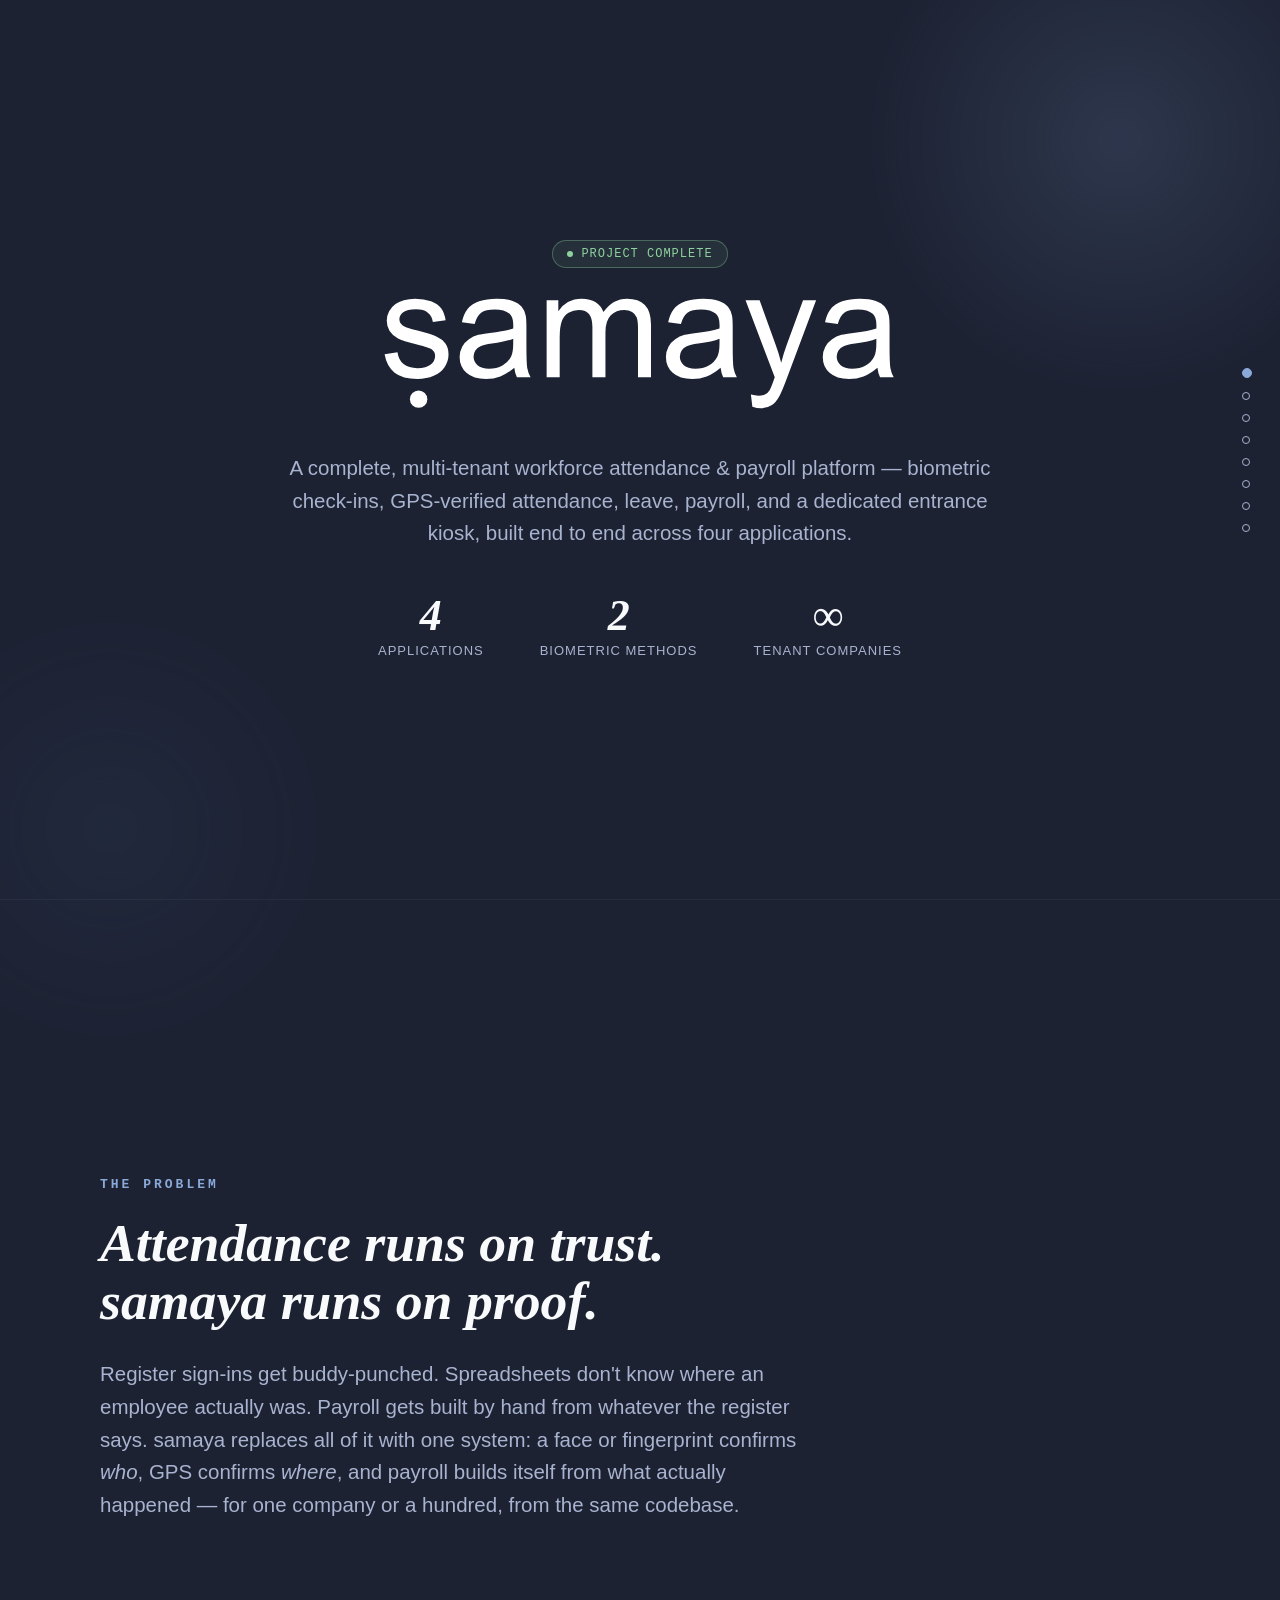
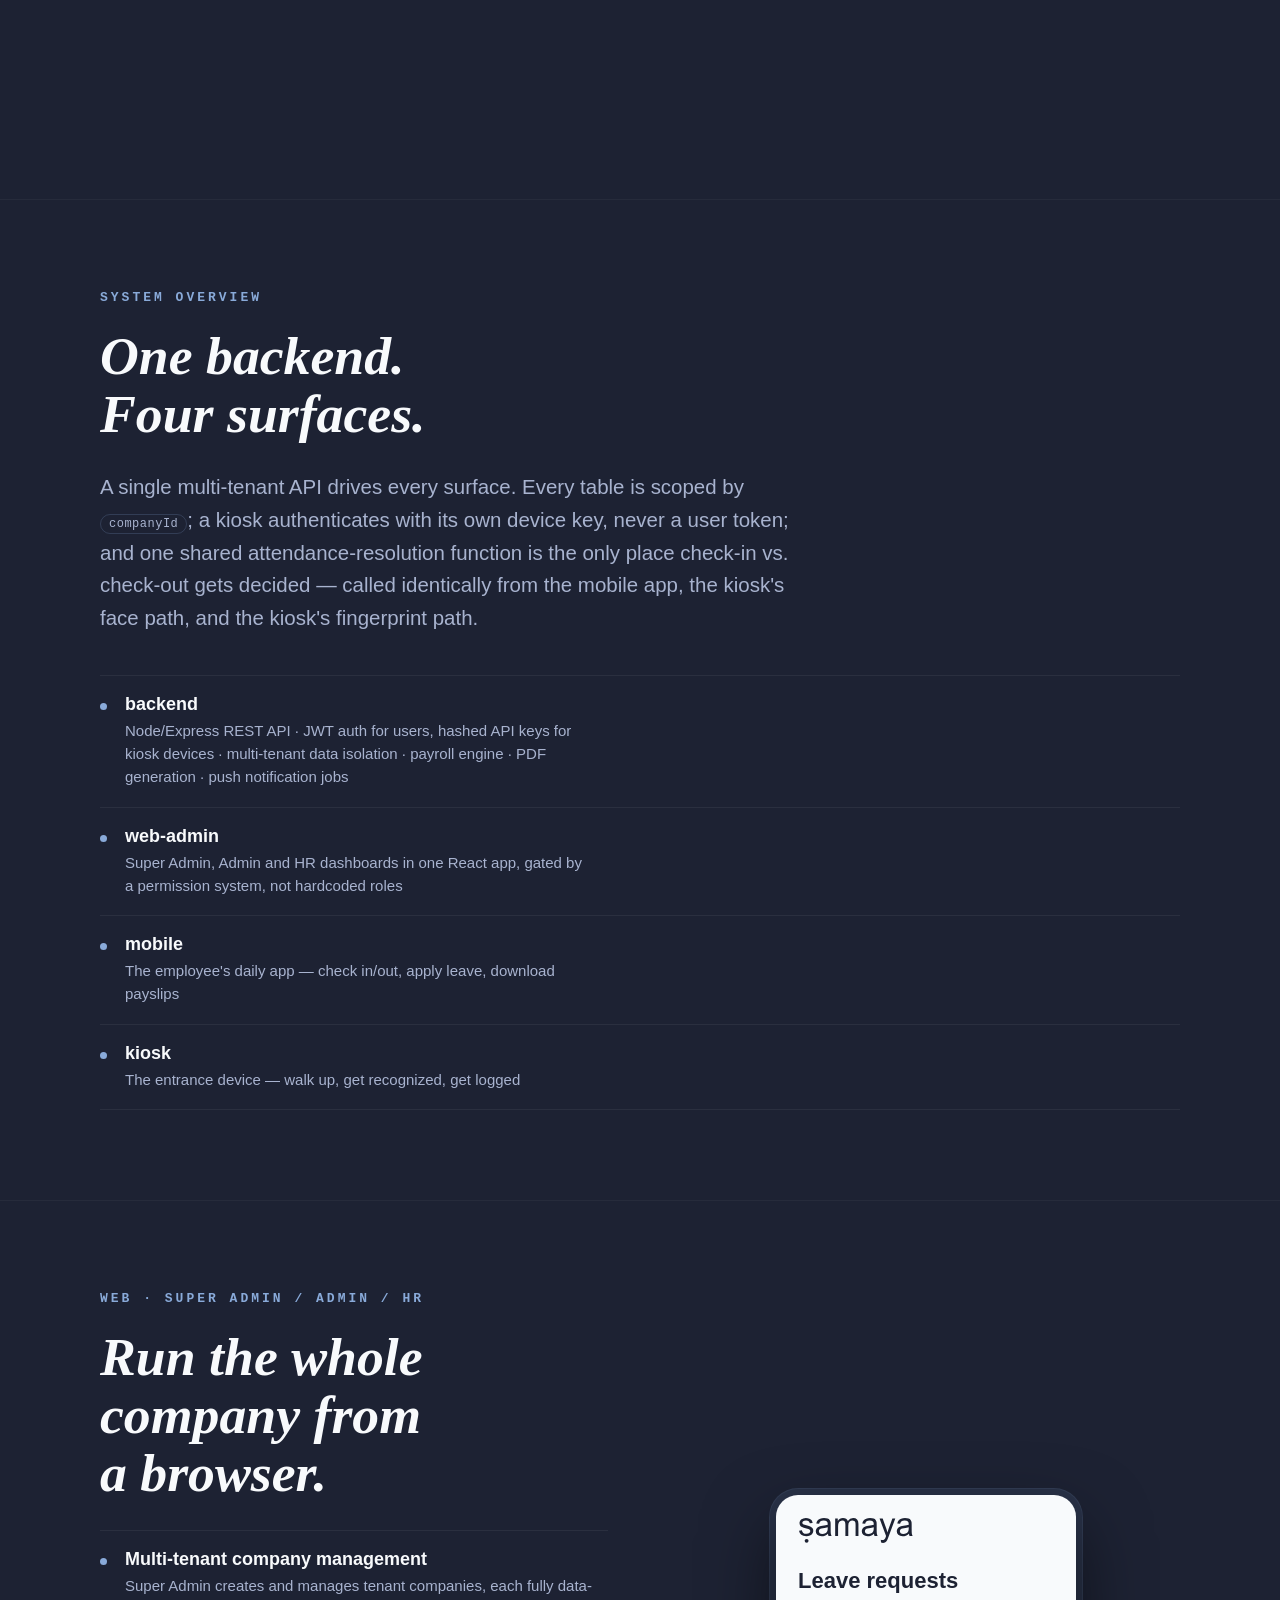
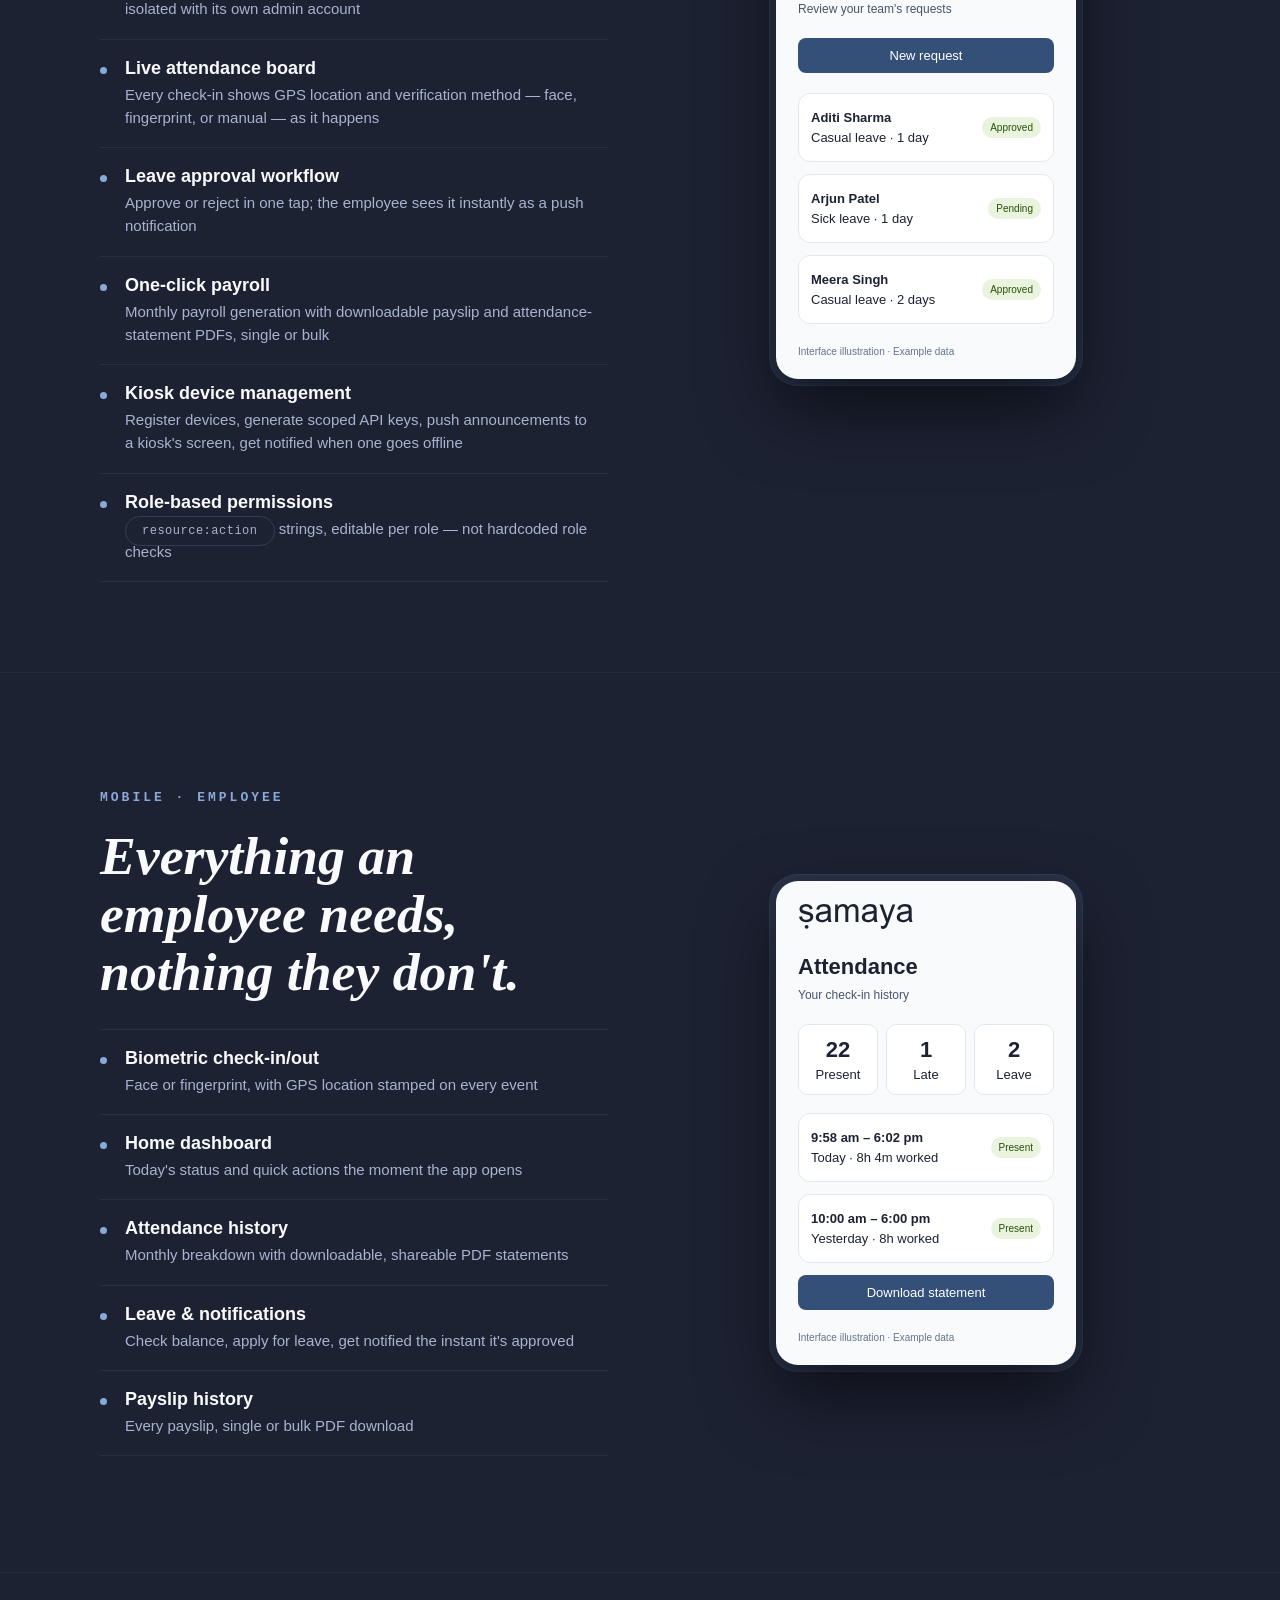
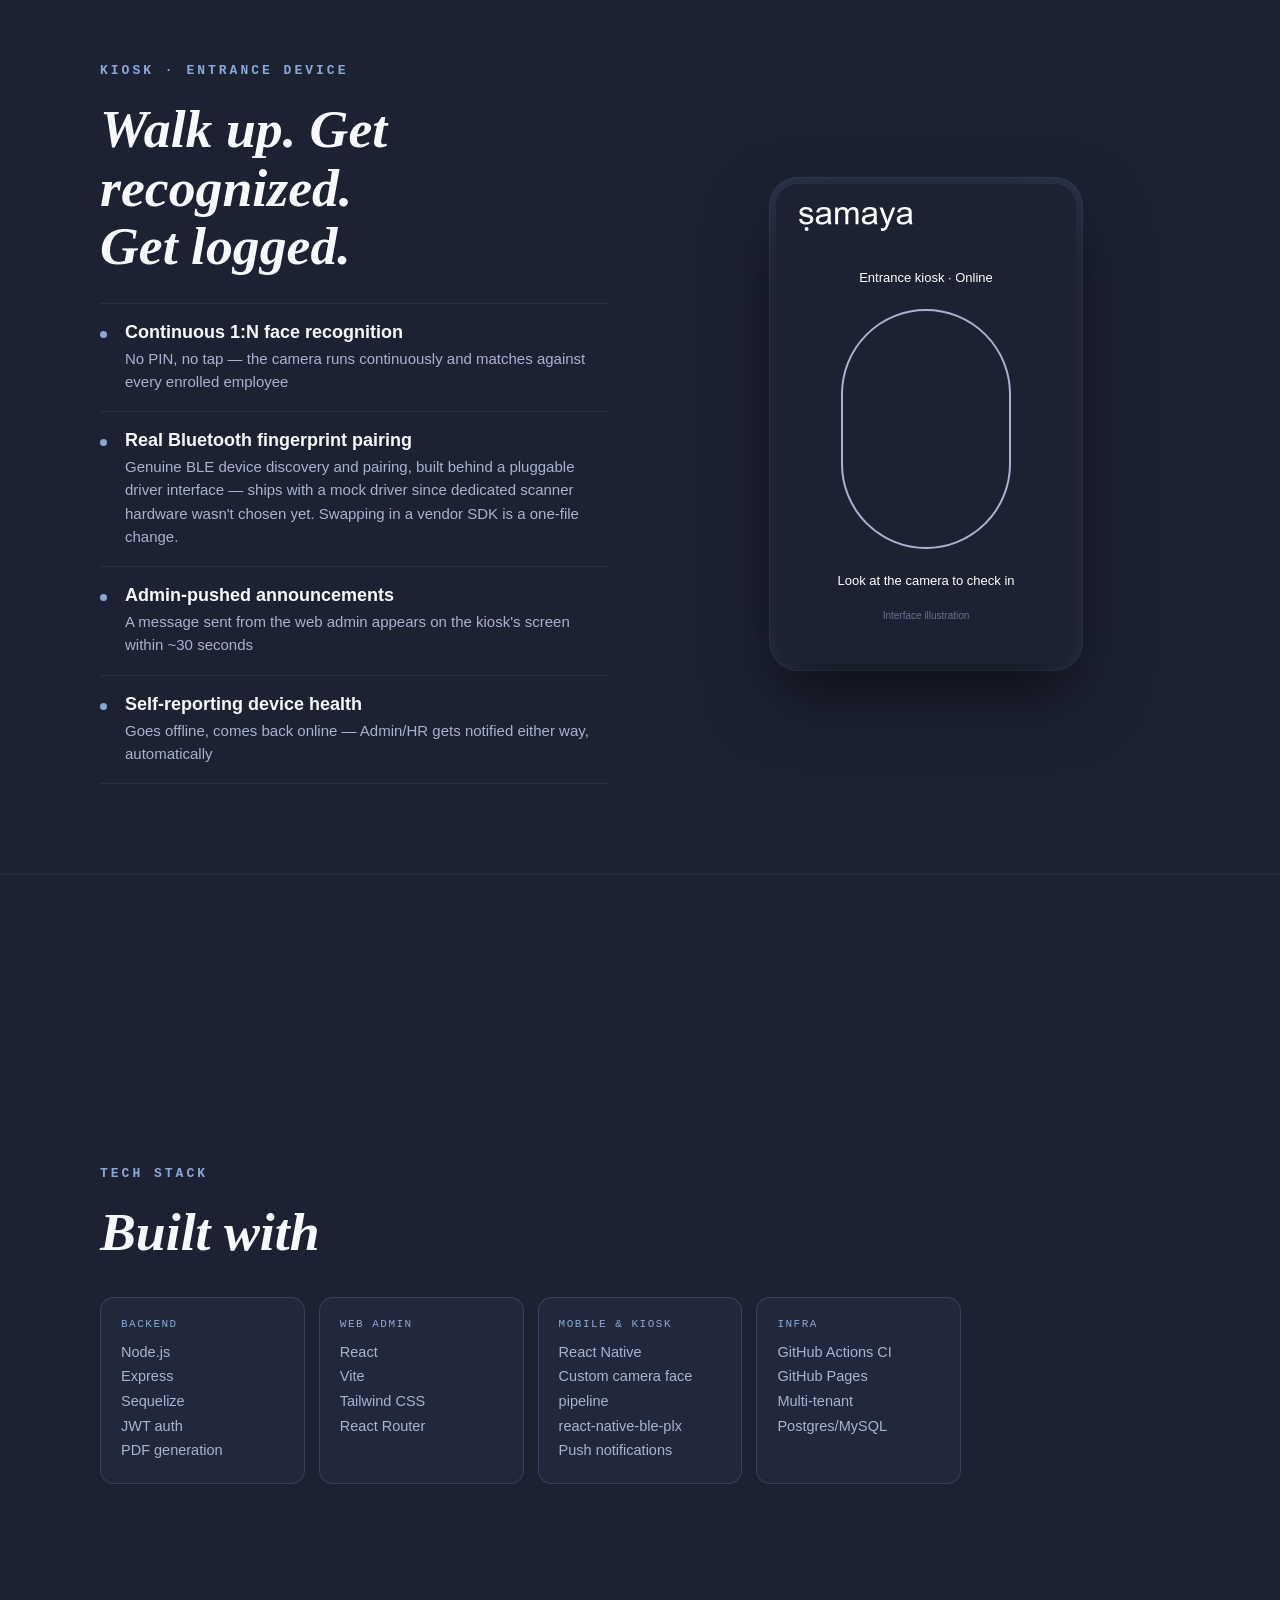
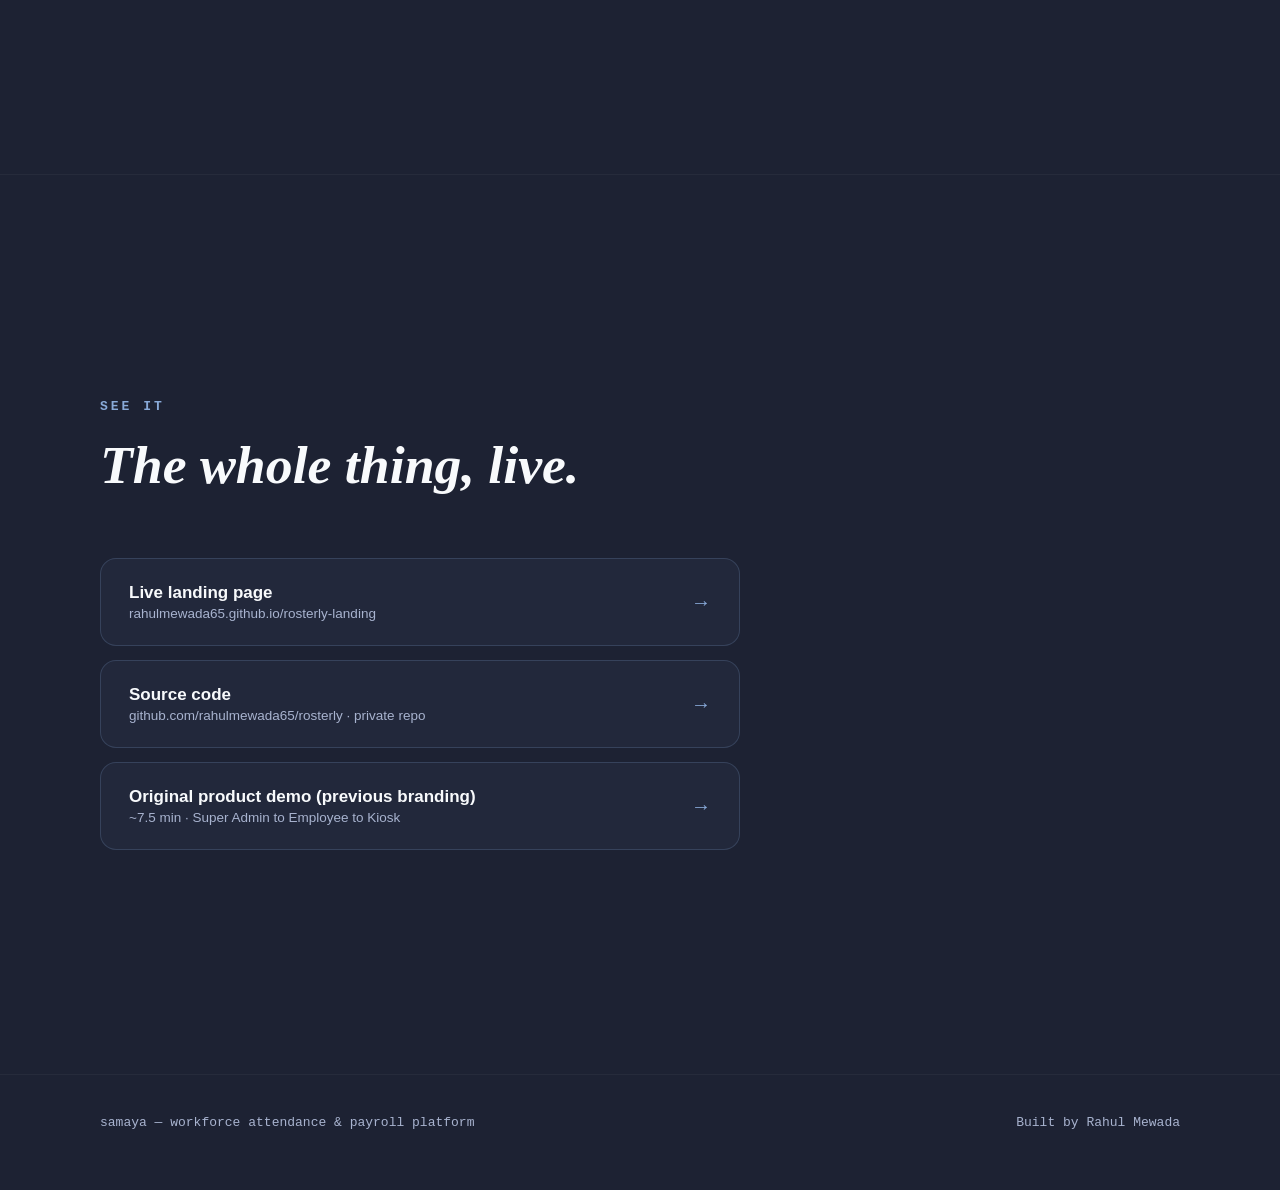
==== commit a42f748c: "Apply samaya navy and soft blue website theme" ====
--- a/poster/index.html
+++ b/poster/index.html
@@ -9,12 +9,12 @@
     --bg: #1d2233;
     --bg-panel: #22283b;
     --bg-panel-2: #293248;
-    --accent: #818cf8;
-    --accent-soft: #a5b4fc;
+    --accent: #89aad9;
+    --accent-soft: #a9c2ea;
     --text: #f8fafc;
     --text-dim: #a8b3cf;
-    --text-faint: #64748b;
-    --line: rgba(129,140,248,0.2);
+    --text-faint: #a8b3cf;
+    --line: rgba(137,170,217,0.2);
   }
 
   body {
@@ -131,7 +131,7 @@
   .product-preview .preview-row { display: flex; align-items: center; justify-content: space-between; gap: 10px; padding: 16px 12px; background: white; border: 1px solid #e2e8f0; border-radius: 12px; margin-bottom: 12px; }
   .product-preview .preview-row b { display: block; margin-bottom: 5px; }
   .product-preview .preview-status { color: #27500a; background: #eaf3de; border-radius: 20px; padding: 5px 8px; font-size: 10px; }
-  .product-preview .preview-action { border-radius: 8px; padding: 10px 12px; color: white; background: #4f46e5; text-align: center; }
+  .product-preview .preview-action { border-radius: 8px; padding: 10px 12px; color: white; background: #344f78; text-align: center; }
   .product-preview .preview-stats { display: flex; gap: 8px; margin: 18px 0; }
   .product-preview .preview-stat { flex: 1; padding: 12px 8px; background: white; border: 1px solid #e2e8f0; border-radius: 10px; text-align: center; }
   .product-preview .preview-stat b { display: block; font-size: 22px; margin-bottom: 4px; }
@@ -144,8 +144,8 @@
 <div class="rail" id="rail"></div>
 
 <section id="s1" style="align-items:center; text-align:center;">
-  <div class="glow" style="top:-120px; right:-100px; width:520px; height:520px; background: radial-gradient(circle, rgba(129,140,248,0.30) 0%, transparent 70%);"></div>
-  <div class="glow" style="bottom:-160px; left:-120px; width:460px; height:460px; background: radial-gradient(circle, rgba(216,90,48,0.16) 0%, transparent 70%);"></div>
+  <div class="glow" style="top:-120px; right:-100px; width:520px; height:520px; background: radial-gradient(circle, rgba(137,170,217,0.30) 0%, transparent 70%);"></div>
+  <div class="glow" style="bottom:-160px; left:-120px; width:460px; height:460px; background: radial-gradient(circle, rgba(82,117,167,0.16) 0%, transparent 70%);"></div>
   <div class="badge"><span class="d"></span>PROJECT COMPLETE</div>
   <h1 class="display"><img src="../brand/samaya-wordmark-light.svg" alt="samaya" style="width:min(520px,80vw);height:auto" /></h1>
   <p class="lede" style="margin: 22px auto 0;">A complete, multi-tenant workforce attendance &amp; payroll platform &mdash; biometric check-ins, GPS-verified attendance, leave, payroll, and a dedicated entrance kiosk, built end to end across four applications.</p>
